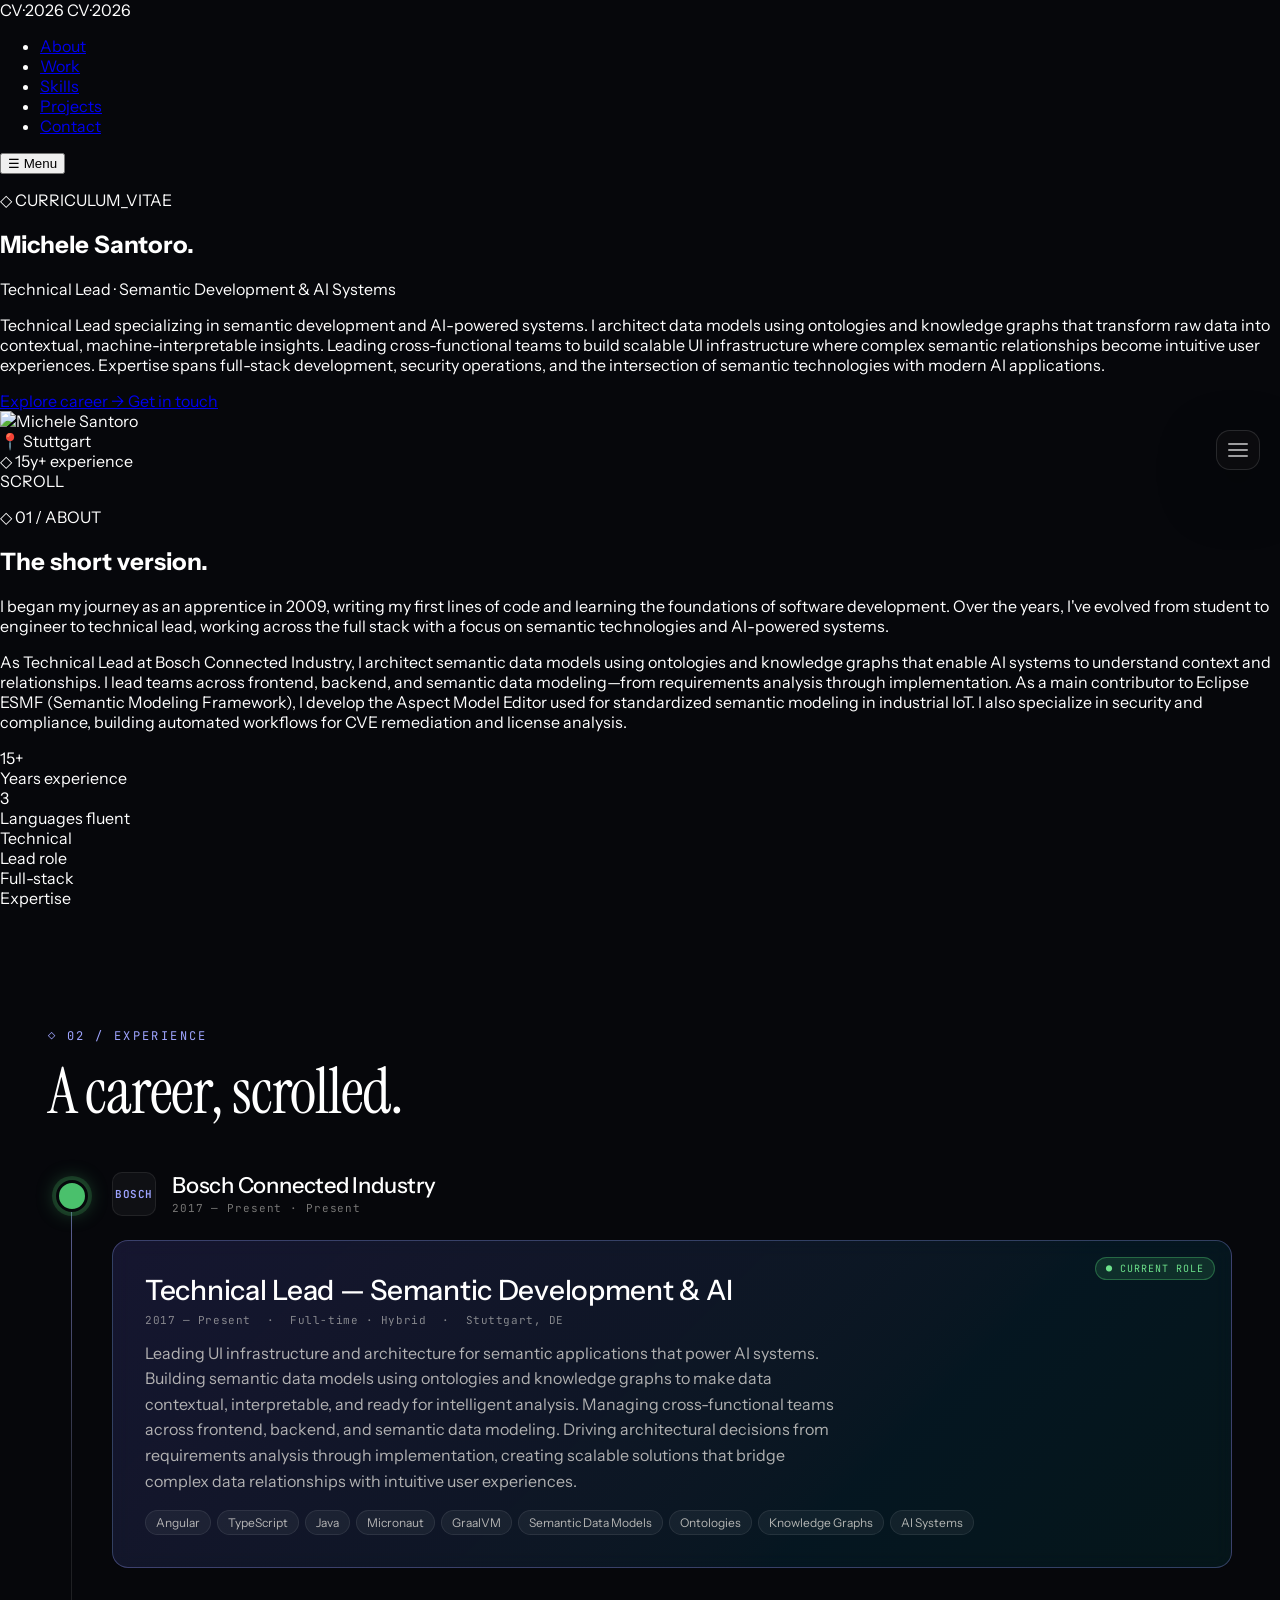
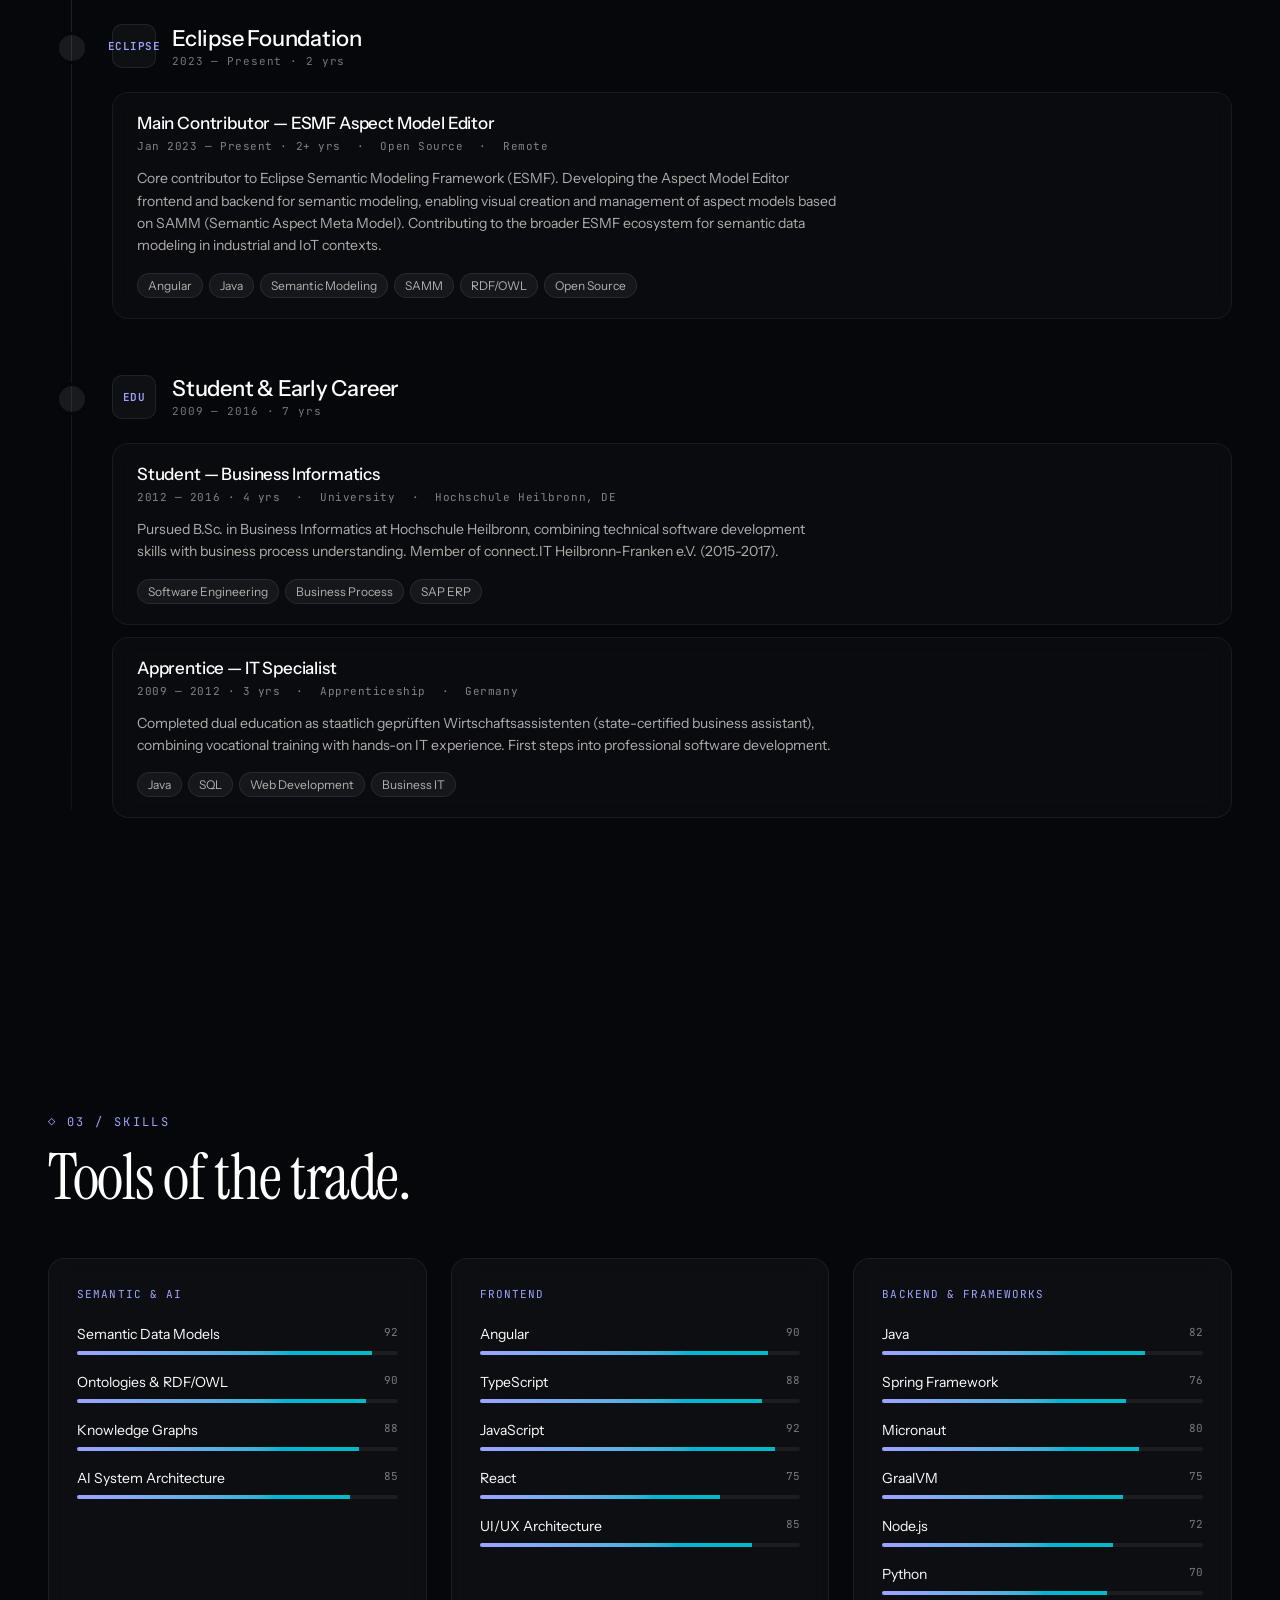
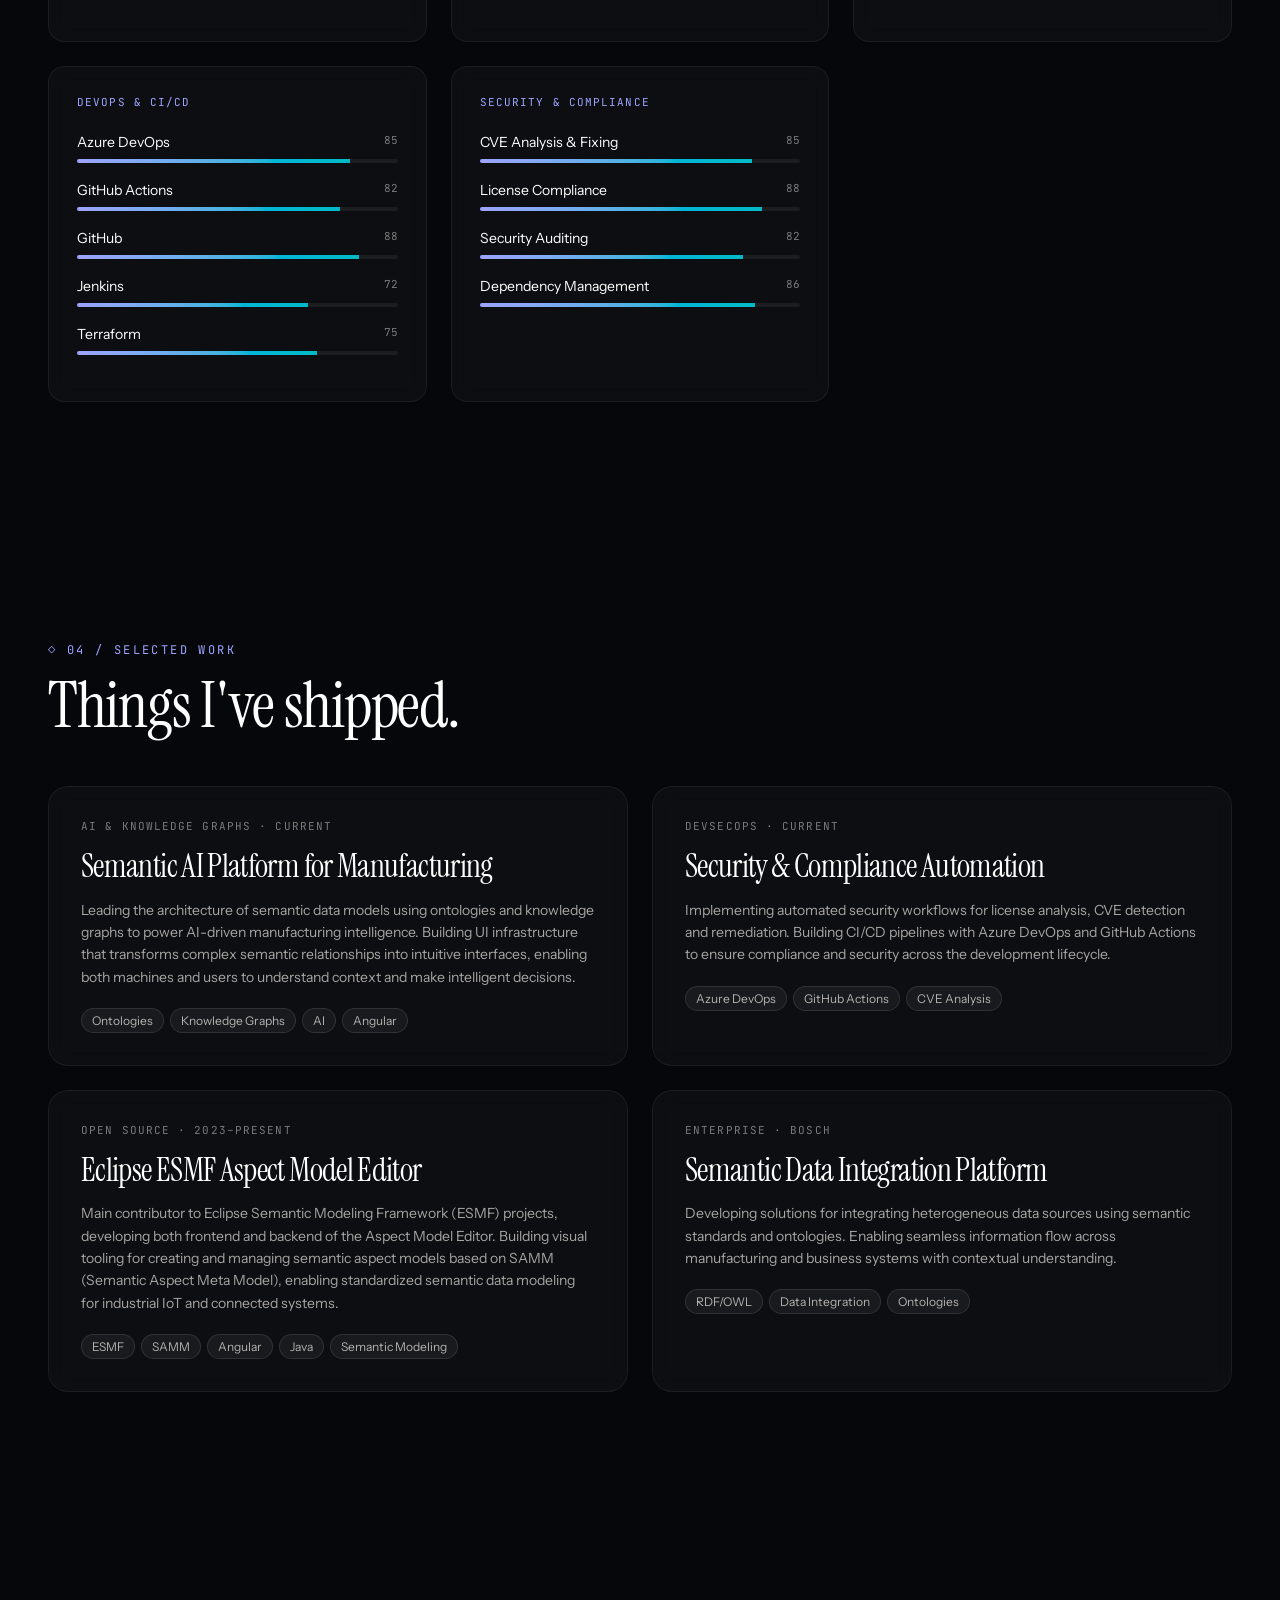
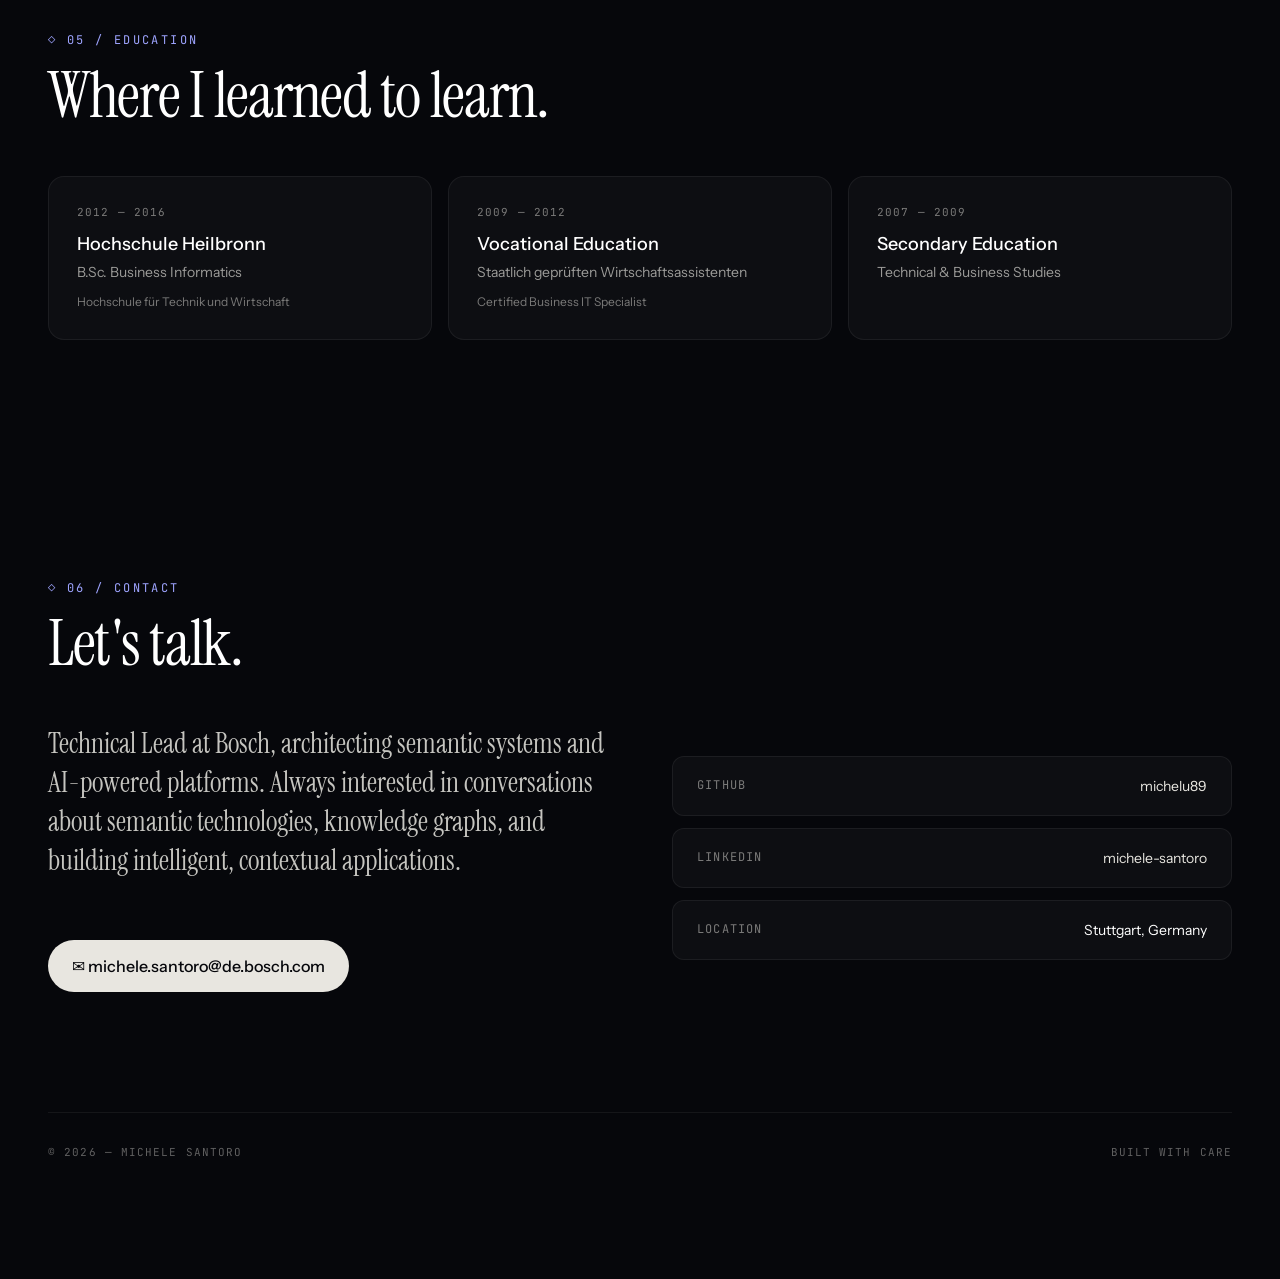
==== aurora/index.html @ 176642bb "Prefix asset paths with /life-in-code Update HTML asset and client script references to include the " ====
<!DOCTYPE html><html lang="en"> <head><meta charset="UTF-8"><meta name="viewport" content="width=device-width, initial-scale=1"><title>Aurora — CV Portfolio</title><link rel="icon" type="image/svg+xml" href="/life-in-code/favicon.svg"><meta name="astro-view-transitions-enabled" content="true"><meta name="astro-view-transitions-fallback" content="animate"><script type="module" src="/life-in-code/_astro/ClientRouter.astro_astro_type_script_index_0_lang.j56hQv-j.js"></script><link rel="preconnect" href="https://fonts.googleapis.com"><link rel="preconnect" href="https://fonts.gstatic.com" crossorigin><link href="https://fonts.googleapis.com/css2?family=Instrument+Serif:ital@0;1&family=Instrument+Sans:wght@400;500;600&family=JetBrains+Mono:wght@400;500;600;700&display=swap" rel="stylesheet"><style>.astro-route-announcer{position:absolute;left:0;top:0;clip:rect(0 0 0 0);clip-path:inset(50%);overflow:hidden;white-space:nowrap;width:1px;height:1px}*,*:before,*:after{box-sizing:border-box}html,body{margin:0;padding:0;min-height:100%}body{font-family:Instrument Sans,system-ui,sans-serif;background:#06070b;color:#fff}::-webkit-scrollbar{width:8px}::-webkit-scrollbar-track{background:#00000026}::-webkit-scrollbar-thumb{background:#ffffff1f;border-radius:4px}::-webkit-scrollbar-thumb:hover{background:#ffffff38}a{-webkit-tap-highlight-color:transparent}@keyframes pulseLine{0%,to{opacity:.4;transform:scaleX(.7)}50%{opacity:1;transform:scaleX(1)}}@media(max-width:768px){.concept-switcher{inset:auto 10px 10px!important;transform:none!important;flex-direction:row!important;justify-content:center!important;padding:8px!important;gap:4px!important;border-radius:12px!important}.concept-button{min-width:auto!important;flex:1 1 0!important;flex-direction:column!important;padding:8px 6px!important;gap:6px!important;font-size:11px!important;min-height:44px!important}.concept-button>div:first-child{width:14px!important;height:14px!important}.concept-button>div:last-child>div:first-child{font-size:11px!important}.concept-button>div:last-child>div:last-child{font-size:8px!important;display:none!important}}@media(max-width:480px){.concept-button>div:last-child>div:first-child{font-size:10px!important}}
</style>
<link rel="stylesheet" href="/life-in-code/_astro/aurora@_@astro.N2WLSQ7i.css"></head> <body> <style>astro-island,astro-slot,astro-static-slot{display:contents}</style><script>(()=>{var e=async t=>{await(await t())()};(self.Astro||(self.Astro={})).load=e;window.dispatchEvent(new Event("astro:load"));})();</script><script>(()=>{var A=Object.defineProperty;var g=(i,o,a)=>o in i?A(i,o,{enumerable:!0,configurable:!0,writable:!0,value:a}):i[o]=a;var d=(i,o,a)=>g(i,typeof o!="symbol"?o+"":o,a);{let i={0:t=>m(t),1:t=>a(t),2:t=>new RegExp(t),3:t=>new Date(t),4:t=>new Map(a(t)),5:t=>new Set(a(t)),6:t=>BigInt(t),7:t=>new URL(t),8:t=>new Uint8Array(t),9:t=>new Uint16Array(t),10:t=>new Uint32Array(t),11:t=>Number.POSITIVE_INFINITY*t},o=t=>{let[l,e]=t;return l in i?i[l](e):void 0},a=t=>t.map(o),m=t=>typeof t!="object"||t===null?t:Object.fromEntries(Object.entries(t).map(([l,e])=>[l,o(e)]));class y extends HTMLElement{constructor(){super(...arguments);d(this,"Component");d(this,"hydrator");d(this,"hydrate",async()=>{var b;if(!this.hydrator||!this.isConnected)return;let e=(b=this.parentElement)==null?void 0:b.closest("astro-island[ssr]");if(e){e.addEventListener("astro:hydrate",this.hydrate,{once:!0});return}let c=this.querySelectorAll("astro-slot"),n={},h=this.querySelectorAll("template[data-astro-template]");for(let r of h){let s=r.closest(this.tagName);s!=null&&s.isSameNode(this)&&(n[r.getAttribute("data-astro-template")||"default"]=r.innerHTML,r.remove())}for(let r of c){let s=r.closest(this.tagName);s!=null&&s.isSameNode(this)&&(n[r.getAttribute("name")||"default"]=r.innerHTML)}let p;try{p=this.hasAttribute("props")?m(JSON.parse(this.getAttribute("props"))):{}}catch(r){let s=this.getAttribute("component-url")||"<unknown>",v=this.getAttribute("component-export");throw v&&(s+=` (export ${v})`),console.error(`[hydrate] Error parsing props for component ${s}`,this.getAttribute("props"),r),r}let u;await this.hydrator(this)(this.Component,p,n,{client:this.getAttribute("client")}),this.removeAttribute("ssr"),this.dispatchEvent(new CustomEvent("astro:hydrate"))});d(this,"unmount",()=>{this.isConnected||this.dispatchEvent(new CustomEvent("astro:unmount"))})}disconnectedCallback(){document.removeEventListener("astro:after-swap",this.unmount),document.addEventListener("astro:after-swap",this.unmount,{once:!0})}connectedCallback(){if(!this.hasAttribute("await-children")||document.readyState==="interactive"||document.readyState==="complete")this.childrenConnectedCallback();else{let e=()=>{document.removeEventListener("DOMContentLoaded",e),c.disconnect(),this.childrenConnectedCallback()},c=new MutationObserver(()=>{var n;((n=this.lastChild)==null?void 0:n.nodeType)===Node.COMMENT_NODE&&this.lastChild.nodeValue==="astro:end"&&(this.lastChild.remove(),e())});c.observe(this,{childList:!0}),document.addEventListener("DOMContentLoaded",e)}}async childrenConnectedCallback(){let e=this.getAttribute("before-hydration-url");e&&await import(e),this.start()}async start(){let e=JSON.parse(this.getAttribute("opts")),c=this.getAttribute("client");if(Astro[c]===void 0){window.addEventListener(`astro:${c}`,()=>this.start(),{once:!0});return}try{await Astro[c](async()=>{let n=this.getAttribute("renderer-url"),[h,{default:p}]=await Promise.all([import(this.getAttribute("component-url")),n?import(n):()=>()=>{}]),u=this.getAttribute("component-export")||"default";if(!u.includes("."))this.Component=h[u];else{this.Component=h;for(let f of u.split("."))this.Component=this.Component[f]}return this.hydrator=p,this.hydrate},e,this)}catch(n){console.error(`[astro-island] Error hydrating ${this.getAttribute("component-url")}`,n)}}attributeChangedCallback(){this.hydrate()}}d(y,"observedAttributes",["props"]),customElements.get("astro-island")||customElements.define("astro-island",y)}})();</script><astro-island uid="1KjNiC" prefix="r6" component-url="/_astro/ConceptSwitcher.CFucUGDX.js" component-export="default" renderer-url="/_astro/client.Ca2KYLWg.js" props="{&quot;current&quot;:[0,&quot;aurora&quot;],&quot;data-astro-cid-zwgljzif&quot;:[0,true]}" ssr client="load" opts="{&quot;name&quot;:&quot;ConceptSwitcher&quot;,&quot;value&quot;:true}" await-children><div class="concept-switcher" style="position:fixed;top:50%;right:20px;transform:translateY(-50%);z-index:100;display:flex;flex-direction:column;gap:0;padding:12px;background:rgba(13,14,16,0.78);backdrop-filter:blur(20px) saturate(140%);-webkit-backdrop-filter:blur(20px) saturate(140%);border:1px solid rgba(255,255,255,0.12);border-radius:14px;box-shadow:0 20px 60px rgba(0,0,0,0.4);transition:all 300ms cubic-bezier(0.4, 0, 0.2, 1);cursor:pointer;width:44px;overflow:hidden"><div style="display:flex;flex-direction:column;gap:4px;align-items:center;justify-content:center"><div style="width:20px;height:2px;background:rgba(255,255,255,0.6);border-radius:1px"></div><div style="width:20px;height:2px;background:rgba(255,255,255,0.6);border-radius:1px"></div><div style="width:20px;height:2px;background:rgba(255,255,255,0.6);border-radius:1px"></div></div></div><!--astro:end--></astro-island> <div class="backdrop-gradient" aria-hidden="true" data-astro-cid-q3y7ufhu></div> <div class="backdrop-noise" aria-hidden="true" data-astro-cid-q3y7ufhu></div> <div class="backdrop-grid" aria-hidden="true" data-astro-cid-q3y7ufhu></div>  <div class="aurora-root" data-astro-cid-zwgljzif>  <nav id="aurora-nav" data-astro-cid-6i54zxcm> <!-- Status indicator --> <div class="nav-status" data-astro-cid-6i54zxcm> <span class="status-dot" data-astro-cid-6i54zxcm></span> <span class="status-text" data-astro-cid-6i54zxcm>CV·2026</span> <span class="status-text-short" data-astro-cid-6i54zxcm>CV·2026</span> </div> <!-- Desktop links --> <ul class="nav-links" role="list" data-astro-cid-6i54zxcm> <li data-astro-cid-6i54zxcm> <a href="#aurora-about" data-section="about" data-astro-cid-6i54zxcm> About </a> </li><li data-astro-cid-6i54zxcm> <a href="#aurora-experience" data-section="experience" data-astro-cid-6i54zxcm> Work </a> </li><li data-astro-cid-6i54zxcm> <a href="#aurora-skills" data-section="skills" data-astro-cid-6i54zxcm> Skills </a> </li><li data-astro-cid-6i54zxcm> <a href="#aurora-projects" data-section="projects" data-astro-cid-6i54zxcm> Projects </a> </li><li data-astro-cid-6i54zxcm> <a href="#aurora-contact" data-section="contact" data-astro-cid-6i54zxcm> Contact </a> </li> </ul> <!-- Mobile hamburger --> <button class="menu-btn" id="aurora-menu-btn" aria-label="Toggle navigation" data-astro-cid-6i54zxcm> <span class="menu-icon" data-astro-cid-6i54zxcm>☰</span> <span data-astro-cid-6i54zxcm> Menu</span> </button> <!-- Mobile dropdown (hidden by default) --> <div class="mobile-menu" id="aurora-mobile-menu" hidden data-astro-cid-6i54zxcm> <a href="#aurora-about" data-section="about" data-astro-cid-6i54zxcm> About </a><a href="#aurora-experience" data-section="experience" data-astro-cid-6i54zxcm> Work </a><a href="#aurora-skills" data-section="skills" data-astro-cid-6i54zxcm> Skills </a><a href="#aurora-projects" data-section="projects" data-astro-cid-6i54zxcm> Projects </a><a href="#aurora-contact" data-section="contact" data-astro-cid-6i54zxcm> Contact </a> </div> </nav> <script type="module">const o=document.querySelectorAll("[data-section]"),r=()=>{let e="";document.querySelectorAll("[id^='aurora-']:not(#aurora-nav)").forEach(t=>{t.getBoundingClientRect().top<200&&(e=t.id.replace("aurora-",""))}),o.forEach(t=>t.classList.toggle("active",t.dataset.section===e))};window.addEventListener("scroll",r,{passive:!0});r();o.forEach(e=>{e.addEventListener("click",t=>{t.preventDefault(),document.getElementById("aurora-"+e.dataset.section)?.scrollIntoView({behavior:"smooth"});const n=document.getElementById("aurora-mobile-menu");n&&(n.hidden=!0),document.querySelector(".menu-icon").textContent="☰"})});document.getElementById("aurora-menu-btn")?.addEventListener("click",()=>{const e=document.getElementById("aurora-mobile-menu");e.hidden=!e.hidden,document.querySelector(".menu-icon").textContent=e.hidden?"☰":"✕"});</script>  <section class="hero" data-astro-cid-tk36y7cf> <!-- Left: text content (fades + lifts on scroll via CSS) --> <div class="hero-left" data-astro-cid-tk36y7cf> <p class="eyebrow" data-astro-cid-tk36y7cf>◇ CURRICULUM_VITAE</p> <h1 class="hero-name" data-astro-cid-tk36y7cf> Michele Santoro<span class="accent" data-astro-cid-tk36y7cf>.</span> </h1> <p class="hero-role" data-astro-cid-tk36y7cf>Technical Lead · Semantic Development &amp; AI Systems</p> <p class="hero-summary" data-astro-cid-tk36y7cf>Technical Lead specializing in semantic development and AI-powered systems. I architect data models using ontologies and knowledge graphs that transform raw data into contextual, machine-interpretable insights. Leading cross-functional teams to build scalable UI infrastructure where complex semantic relationships become intuitive user experiences. Expertise spans full-stack development, security operations, and the intersection of semantic technologies with modern AI applications.</p> <div class="hero-actions" data-astro-cid-tk36y7cf> <a href="#aurora-experience" class="btn btn-primary" data-scroll="aurora-experience" data-astro-cid-tk36y7cf>
Explore career →
</a> <a href="#aurora-contact" class="btn btn-secondary" data-scroll="aurora-contact" data-astro-cid-tk36y7cf>
Get in touch
</a> </div> </div> <!-- Right: orbital portrait (rotates on scroll via CSS) --> <div class="hero-right" data-astro-cid-tk36y7cf> <div class="orbital" data-astro-cid-tk36y7cf> <!-- Outer ring with orbiting dots --> <div class="orbital-ring orbital-ring--outer" data-astro-cid-tk36y7cf> <div class="orbital-dot orbital-dot--highlight" style="--angle: 0deg" data-astro-cid-tk36y7cf></div><div class="orbital-dot" style="--angle: 60deg" data-astro-cid-tk36y7cf></div><div class="orbital-dot" style="--angle: 120deg" data-astro-cid-tk36y7cf></div><div class="orbital-dot" style="--angle: 180deg" data-astro-cid-tk36y7cf></div><div class="orbital-dot" style="--angle: 240deg" data-astro-cid-tk36y7cf></div><div class="orbital-dot" style="--angle: 300deg" data-astro-cid-tk36y7cf></div> </div> <!-- Inner dashed ring (counter-rotates) --> <div class="orbital-ring orbital-ring--inner" data-astro-cid-tk36y7cf></div> <!-- Ambient glow --> <div class="orbital-glow" data-astro-cid-tk36y7cf></div> <!-- Portrait placeholder --> <div class="portrait" data-astro-cid-tk36y7cf> <img src="/life-in-code/profile.webp" alt="Michele Santoro" class="portrait-img" data-astro-cid-tk36y7cf> </div> <!-- Info badges (desktop only) --> <div class="badge badge--location" data-astro-cid-tk36y7cf>📍 Stuttgart</div> <div class="badge badge--years" data-astro-cid-tk36y7cf>◇ 15y+ experience</div> </div> </div> <!-- Scroll indicator (desktop only) --> <div class="scroll-indicator" aria-hidden="true" data-astro-cid-tk36y7cf> <div class="scroll-line" data-astro-cid-tk36y7cf></div> <span data-astro-cid-tk36y7cf>SCROLL</span> </div> </section> <script type="module">document.querySelectorAll("[data-scroll]").forEach(e=>{e.addEventListener("click",t=>{t.preventDefault(),document.getElementById(e.dataset.scroll)?.scrollIntoView({behavior:"smooth"})})});</script>  <section id="aurora-about" class="section reveal" data-astro-cid-oexbkyfe> <p class="eyebrow" data-astro-cid-oexbkyfe>◇ 01 / ABOUT</p> <h2 class="section-title" data-astro-cid-oexbkyfe>The short version.</h2> <div class="about-grid" data-astro-cid-oexbkyfe> <!-- Bio paragraphs --> <div class="bio" data-astro-cid-oexbkyfe> <p class="bio-para" data-astro-cid-oexbkyfe>I began my journey as an apprentice in 2009, writing my first lines of code and learning the foundations of software development. Over the years, I&#39;ve evolved from student to engineer to technical lead, working across the full stack with a focus on semantic technologies and AI-powered systems.</p><p class="bio-para" data-astro-cid-oexbkyfe>As Technical Lead at Bosch Connected Industry, I architect semantic data models using ontologies and knowledge graphs that enable AI systems to understand context and relationships. I lead teams across frontend, backend, and semantic data modeling—from requirements analysis through implementation. As a main contributor to Eclipse ESMF (Semantic Modeling Framework), I develop the Aspect Model Editor used for standardized semantic modeling in industrial IoT. I also specialize in security and compliance, building automated workflows for CVE remediation and license analysis.</p> </div> <!-- Stats grid --> <div class="stats-grid" data-astro-cid-oexbkyfe> <div class="stat-card" data-astro-cid-oexbkyfe> <div class="stat-number" data-astro-cid-oexbkyfe>15+</div> <div class="stat-label" data-astro-cid-oexbkyfe>Years experience</div> </div><div class="stat-card" data-astro-cid-oexbkyfe> <div class="stat-number" data-astro-cid-oexbkyfe>3</div> <div class="stat-label" data-astro-cid-oexbkyfe>Languages fluent</div> </div><div class="stat-card" data-astro-cid-oexbkyfe> <div class="stat-number" data-astro-cid-oexbkyfe>Technical</div> <div class="stat-label" data-astro-cid-oexbkyfe>Lead role</div> </div><div class="stat-card" data-astro-cid-oexbkyfe> <div class="stat-number" data-astro-cid-oexbkyfe>Full-stack</div> <div class="stat-label" data-astro-cid-oexbkyfe>Expertise</div> </div> </div> </div> </section>  <script>(()=>{var a=(s,i,o)=>{let r=async()=>{await(await s())()},t=typeof i.value=="object"?i.value:void 0,c={rootMargin:t==null?void 0:t.rootMargin},n=new IntersectionObserver(e=>{for(let l of e)if(l.isIntersecting){n.disconnect(),r();break}},c);for(let e of o.children)n.observe(e)};(self.Astro||(self.Astro={})).visible=a;window.dispatchEvent(new Event("astro:visible"));})();</script><astro-island uid="OX6qz" prefix="r7" component-url="/_astro/Experience.Bbhlldt0.js" component-export="AuroraExperience" renderer-url="/_astro/client.Ca2KYLWg.js" props="{&quot;data&quot;:[0,{&quot;name&quot;:[0,&quot;Michele Santoro&quot;],&quot;role&quot;:[0,&quot;Technical Lead · Semantic Development &amp; AI Systems&quot;],&quot;location&quot;:[0,&quot;Stuttgart, Germany&quot;],&quot;email&quot;:[0,&quot;michele.santoro@de.bosch.com&quot;],&quot;summary&quot;:[0,&quot;Technical Lead specializing in semantic development and AI-powered systems. I architect data models using ontologies and knowledge graphs that transform raw data into contextual, machine-interpretable insights. Leading cross-functional teams to build scalable UI infrastructure where complex semantic relationships become intuitive user experiences. Expertise spans full-stack development, security operations, and the intersection of semantic technologies with modern AI applications.&quot;],&quot;about&quot;:[1,[[0,&quot;I began my journey as an apprentice in 2009, writing my first lines of code and learning the foundations of software development. Over the years, I&#39;ve evolved from student to engineer to technical lead, working across the full stack with a focus on semantic technologies and AI-powered systems.&quot;],[0,&quot;As Technical Lead at Bosch Connected Industry, I architect semantic data models using ontologies and knowledge graphs that enable AI systems to understand context and relationships. I lead teams across frontend, backend, and semantic data modeling—from requirements analysis through implementation. As a main contributor to Eclipse ESMF (Semantic Modeling Framework), I develop the Aspect Model Editor used for standardized semantic modeling in industrial IoT. I also specialize in security and compliance, building automated workflows for CVE remediation and license analysis.&quot;]]],&quot;stats&quot;:[1,[[0,{&quot;n&quot;:[0,&quot;15+&quot;],&quot;l&quot;:[0,&quot;Years experience&quot;]}],[0,{&quot;n&quot;:[0,&quot;3&quot;],&quot;l&quot;:[0,&quot;Languages fluent&quot;]}],[0,{&quot;n&quot;:[0,&quot;Technical&quot;],&quot;l&quot;:[0,&quot;Lead role&quot;]}],[0,{&quot;n&quot;:[0,&quot;Full-stack&quot;],&quot;l&quot;:[0,&quot;Expertise&quot;]}]]],&quot;experience&quot;:[1,[[0,{&quot;company&quot;:[0,&quot;Bosch Connected Industry&quot;],&quot;span&quot;:[0,&quot;Present&quot;],&quot;tenure&quot;:[0,&quot;2017 — Present&quot;],&quot;logo&quot;:[0,&quot;BOSCH&quot;],&quot;current&quot;:[0,true],&quot;roles&quot;:[1,[[0,{&quot;title&quot;:[0,&quot;Technical Lead — Semantic Development &amp; AI&quot;],&quot;type&quot;:[0,&quot;Full-time · Hybrid&quot;],&quot;period&quot;:[0,&quot;2017 — Present&quot;],&quot;location&quot;:[0,&quot;Stuttgart, DE&quot;],&quot;blurb&quot;:[0,&quot;Leading UI infrastructure and architecture for semantic applications that power AI systems. Building semantic data models using ontologies and knowledge graphs to make data contextual, interpretable, and ready for intelligent analysis. Managing cross-functional teams across frontend, backend, and semantic data modeling. Driving architectural decisions from requirements analysis through implementation, creating scalable solutions that bridge complex data relationships with intuitive user experiences.&quot;],&quot;skills&quot;:[1,[[0,&quot;Angular&quot;],[0,&quot;TypeScript&quot;],[0,&quot;Java&quot;],[0,&quot;Micronaut&quot;],[0,&quot;GraalVM&quot;],[0,&quot;Semantic Data Models&quot;],[0,&quot;Ontologies&quot;],[0,&quot;Knowledge Graphs&quot;],[0,&quot;AI Systems&quot;]]],&quot;highlight&quot;:[0,true]}]]]}],[0,{&quot;company&quot;:[0,&quot;Eclipse Foundation&quot;],&quot;span&quot;:[0,&quot;2 yrs&quot;],&quot;tenure&quot;:[0,&quot;2023 — Present&quot;],&quot;logo&quot;:[0,&quot;ECLIPSE&quot;],&quot;roles&quot;:[1,[[0,{&quot;title&quot;:[0,&quot;Main Contributor — ESMF Aspect Model Editor&quot;],&quot;type&quot;:[0,&quot;Open Source&quot;],&quot;period&quot;:[0,&quot;Jan 2023 — Present · 2+ yrs&quot;],&quot;location&quot;:[0,&quot;Remote&quot;],&quot;blurb&quot;:[0,&quot;Core contributor to Eclipse Semantic Modeling Framework (ESMF). Developing the Aspect Model Editor frontend and backend for semantic modeling, enabling visual creation and management of aspect models based on SAMM (Semantic Aspect Meta Model). Contributing to the broader ESMF ecosystem for semantic data modeling in industrial and IoT contexts.&quot;],&quot;skills&quot;:[1,[[0,&quot;Angular&quot;],[0,&quot;Java&quot;],[0,&quot;Semantic Modeling&quot;],[0,&quot;SAMM&quot;],[0,&quot;RDF/OWL&quot;],[0,&quot;Open Source&quot;]]]}]]]}],[0,{&quot;company&quot;:[0,&quot;Student &amp; Early Career&quot;],&quot;span&quot;:[0,&quot;7 yrs&quot;],&quot;tenure&quot;:[0,&quot;2009 — 2016&quot;],&quot;logo&quot;:[0,&quot;EDU&quot;],&quot;roles&quot;:[1,[[0,{&quot;title&quot;:[0,&quot;Student — Business Informatics&quot;],&quot;type&quot;:[0,&quot;University&quot;],&quot;period&quot;:[0,&quot;2012 — 2016 · 4 yrs&quot;],&quot;location&quot;:[0,&quot;Hochschule Heilbronn, DE&quot;],&quot;blurb&quot;:[0,&quot;Pursued B.Sc. in Business Informatics at Hochschule Heilbronn, combining technical software development skills with business process understanding. Member of connect.IT Heilbronn-Franken e.V. (2015-2017).&quot;],&quot;skills&quot;:[1,[[0,&quot;Software Engineering&quot;],[0,&quot;Business Process&quot;],[0,&quot;SAP ERP&quot;]]]}],[0,{&quot;title&quot;:[0,&quot;Apprentice — IT Specialist&quot;],&quot;type&quot;:[0,&quot;Apprenticeship&quot;],&quot;period&quot;:[0,&quot;2009 — 2012 · 3 yrs&quot;],&quot;location&quot;:[0,&quot;Germany&quot;],&quot;blurb&quot;:[0,&quot;Completed dual education as staatlich geprüften Wirtschaftsassistenten (state-certified business assistant), combining vocational training with hands-on IT experience. First steps into professional software development.&quot;],&quot;skills&quot;:[1,[[0,&quot;Java&quot;],[0,&quot;SQL&quot;],[0,&quot;Web Development&quot;],[0,&quot;Business IT&quot;]]]}]]]}]]],&quot;education&quot;:[1,[[0,{&quot;school&quot;:[0,&quot;Hochschule Heilbronn&quot;],&quot;degree&quot;:[0,&quot;B.Sc. Business Informatics&quot;],&quot;years&quot;:[0,&quot;2012 — 2016&quot;],&quot;extra&quot;:[0,&quot;Hochschule für Technik und Wirtschaft&quot;]}],[0,{&quot;school&quot;:[0,&quot;Vocational Education&quot;],&quot;degree&quot;:[0,&quot;Staatlich geprüften Wirtschaftsassistenten&quot;],&quot;years&quot;:[0,&quot;2009 — 2012&quot;],&quot;extra&quot;:[0,&quot;Certified Business IT Specialist&quot;]}],[0,{&quot;school&quot;:[0,&quot;Secondary Education&quot;],&quot;degree&quot;:[0,&quot;Technical &amp; Business Studies&quot;],&quot;years&quot;:[0,&quot;2007 — 2009&quot;]}]]],&quot;skills&quot;:[0,{&quot;Semantic &amp; AI&quot;:[1,[[0,{&quot;n&quot;:[0,&quot;Semantic Data Models&quot;],&quot;v&quot;:[0,92]}],[0,{&quot;n&quot;:[0,&quot;Ontologies &amp; RDF/OWL&quot;],&quot;v&quot;:[0,90]}],[0,{&quot;n&quot;:[0,&quot;Knowledge Graphs&quot;],&quot;v&quot;:[0,88]}],[0,{&quot;n&quot;:[0,&quot;AI System Architecture&quot;],&quot;v&quot;:[0,85]}]]],&quot;Frontend&quot;:[1,[[0,{&quot;n&quot;:[0,&quot;Angular&quot;],&quot;v&quot;:[0,90]}],[0,{&quot;n&quot;:[0,&quot;TypeScript&quot;],&quot;v&quot;:[0,88]}],[0,{&quot;n&quot;:[0,&quot;JavaScript&quot;],&quot;v&quot;:[0,92]}],[0,{&quot;n&quot;:[0,&quot;React&quot;],&quot;v&quot;:[0,75]}],[0,{&quot;n&quot;:[0,&quot;UI/UX Architecture&quot;],&quot;v&quot;:[0,85]}]]],&quot;Backend &amp; Frameworks&quot;:[1,[[0,{&quot;n&quot;:[0,&quot;Java&quot;],&quot;v&quot;:[0,82]}],[0,{&quot;n&quot;:[0,&quot;Spring Framework&quot;],&quot;v&quot;:[0,76]}],[0,{&quot;n&quot;:[0,&quot;Micronaut&quot;],&quot;v&quot;:[0,80]}],[0,{&quot;n&quot;:[0,&quot;GraalVM&quot;],&quot;v&quot;:[0,75]}],[0,{&quot;n&quot;:[0,&quot;Node.js&quot;],&quot;v&quot;:[0,72]}],[0,{&quot;n&quot;:[0,&quot;Python&quot;],&quot;v&quot;:[0,70]}]]],&quot;DevOps &amp; CI/CD&quot;:[1,[[0,{&quot;n&quot;:[0,&quot;Azure DevOps&quot;],&quot;v&quot;:[0,85]}],[0,{&quot;n&quot;:[0,&quot;GitHub Actions&quot;],&quot;v&quot;:[0,82]}],[0,{&quot;n&quot;:[0,&quot;GitHub&quot;],&quot;v&quot;:[0,88]}],[0,{&quot;n&quot;:[0,&quot;Jenkins&quot;],&quot;v&quot;:[0,72]}],[0,{&quot;n&quot;:[0,&quot;Terraform&quot;],&quot;v&quot;:[0,75]}]]],&quot;Security &amp; Compliance&quot;:[1,[[0,{&quot;n&quot;:[0,&quot;CVE Analysis &amp; Fixing&quot;],&quot;v&quot;:[0,85]}],[0,{&quot;n&quot;:[0,&quot;License Compliance&quot;],&quot;v&quot;:[0,88]}],[0,{&quot;n&quot;:[0,&quot;Security Auditing&quot;],&quot;v&quot;:[0,82]}],[0,{&quot;n&quot;:[0,&quot;Dependency Management&quot;],&quot;v&quot;:[0,86]}]]]}],&quot;projects&quot;:[1,[[0,{&quot;title&quot;:[0,&quot;Semantic AI Platform for Manufacturing&quot;],&quot;kind&quot;:[0,&quot;AI &amp; Knowledge Graphs · Current&quot;],&quot;blurb&quot;:[0,&quot;Leading the architecture of semantic data models using ontologies and knowledge graphs to power AI-driven manufacturing intelligence. Building UI infrastructure that transforms complex semantic relationships into intuitive interfaces, enabling both machines and users to understand context and make intelligent decisions.&quot;],&quot;tags&quot;:[1,[[0,&quot;Ontologies&quot;],[0,&quot;Knowledge Graphs&quot;],[0,&quot;AI&quot;],[0,&quot;Angular&quot;]]]}],[0,{&quot;title&quot;:[0,&quot;Security &amp; Compliance Automation&quot;],&quot;kind&quot;:[0,&quot;DevSecOps · Current&quot;],&quot;blurb&quot;:[0,&quot;Implementing automated security workflows for license analysis, CVE detection and remediation. Building CI/CD pipelines with Azure DevOps and GitHub Actions to ensure compliance and security across the development lifecycle.&quot;],&quot;tags&quot;:[1,[[0,&quot;Azure DevOps&quot;],[0,&quot;GitHub Actions&quot;],[0,&quot;CVE Analysis&quot;]]]}],[0,{&quot;title&quot;:[0,&quot;Eclipse ESMF Aspect Model Editor&quot;],&quot;kind&quot;:[0,&quot;Open Source · 2023–Present&quot;],&quot;blurb&quot;:[0,&quot;Main contributor to Eclipse Semantic Modeling Framework (ESMF) projects, developing both frontend and backend of the Aspect Model Editor. Building visual tooling for creating and managing semantic aspect models based on SAMM (Semantic Aspect Meta Model), enabling standardized semantic data modeling for industrial IoT and connected systems.&quot;],&quot;tags&quot;:[1,[[0,&quot;ESMF&quot;],[0,&quot;SAMM&quot;],[0,&quot;Angular&quot;],[0,&quot;Java&quot;],[0,&quot;Semantic Modeling&quot;]]]}],[0,{&quot;title&quot;:[0,&quot;Semantic Data Integration Platform&quot;],&quot;kind&quot;:[0,&quot;Enterprise · Bosch&quot;],&quot;blurb&quot;:[0,&quot;Developing solutions for integrating heterogeneous data sources using semantic standards and ontologies. Enabling seamless information flow across manufacturing and business systems with contextual understanding.&quot;],&quot;tags&quot;:[1,[[0,&quot;RDF/OWL&quot;],[0,&quot;Data Integration&quot;],[0,&quot;Ontologies&quot;]]]}]]]}],&quot;data-astro-cid-zwgljzif&quot;:[0,true]}" ssr client="visible" opts="{&quot;name&quot;:&quot;AuroraExperience&quot;,&quot;value&quot;:true}" await-children><section id="aurora-experience" style="padding:120px 48px;max-width:1400px;margin:0 auto;position:relative;z-index:2;opacity:0;transform:translateY(40px);transition:opacity 800ms, transform 800ms"><div style="font-family:&#x27;JetBrains Mono&#x27;, monospace;font-size:12px;letter-spacing:0.2em;color:oklch(75% 0.14 280);margin-bottom:16px">◇ 02 / EXPERIENCE</div><h2 style="font-family:&#x27;Instrument Serif&#x27;, serif;font-size:clamp(32px, 6vw, 64px);line-height:1;letter-spacing:-0.02em;margin:0 0 48px;font-weight:400">A career, scrolled.</h2><div style="position:relative;padding-left:48px"><div style="position:absolute;left:23px;top:8px;bottom:8px;width:1px;background:linear-gradient(to bottom, oklch(75% 0.14 280 / 0.6), rgba(255,255,255,0.1) 30%, rgba(255,255,255,0.05))"></div><div style="margin-bottom:56px;opacity:0;transform:translateX(-30px);transition:opacity 700ms 0ms, transform 700ms 0ms"><div style="position:relative;margin-left:-48px"><div style="position:absolute;left:8px;top:8px;width:32px;height:32px;border-radius:50%;background:oklch(72% 0.16 150);border:3px solid #06070b;box-shadow:0 0 0 4px oklch(72% 0.16 150 / 0.2), 0 0 20px oklch(72% 0.16 150 / 0.4)"></div><div style="padding-left:64px"><div style="display:flex;align-items:center;gap:16px;margin-bottom:4px"><div style="width:clamp(36px, 10vw, 44px);height:clamp(36px, 10vw, 44px);border-radius:10px;background:rgba(255,255,255,0.04);border:1px solid rgba(255,255,255,0.08);display:flex;align-items:center;justify-content:center;font-family:&#x27;JetBrains Mono&#x27;, ui-monospace, monospace;font-size:clamp(10px, 2.5vw, 11px);letter-spacing:0.05em;font-weight:600;color:oklch(75% 0.14 280);flex-shrink:0">BOSCH</div><div><div style="font-size:22px;font-weight:500;letter-spacing:-0.01em">Bosch Connected Industry</div><div style="font-family:&#x27;JetBrains Mono&#x27;, monospace;font-size:11px;letter-spacing:0.08em;color:rgba(232,230,224,0.5);margin-top:2px">2017 — Present<!-- --> · <!-- -->Present</div></div></div><div style="margin-top:24px;display:flex;flex-direction:column;gap:12px"><div style="padding:32px 32px;border-radius:16px;background:linear-gradient(135deg, oklch(55% 0.18 280 / 0.18), oklch(60% 0.16 200 / 0.1));border:1px solid oklch(75% 0.14 280 / 0.3);backdrop-filter:blur(10px);transition:all 250ms;transform:translateX(0);position:relative;overflow:hidden"><div style="position:absolute;top:16px;right:16px;padding:4px 10px;border-radius:999px;background:oklch(72% 0.16 150 / 0.15);border:1px solid oklch(72% 0.16 150 / 0.4);color:oklch(82% 0.16 150);font-family:&#x27;JetBrains Mono&#x27;, monospace;font-size:10px;letter-spacing:0.1em">● CURRENT ROLE</div><div style="font-size:28px;font-weight:500;letter-spacing:-0.01em;margin-bottom:6px;max-width:600px;padding-right:0">Technical Lead — Semantic Development &amp; AI</div><div style="font-family:&#x27;JetBrains Mono&#x27;, monospace;font-size:11px;letter-spacing:0.05em;color:rgba(232,230,224,0.55);display:flex;gap:16px;flex-wrap:wrap"><span>2017 — Present</span><span>·</span><span>Full-time · Hybrid</span><span>·</span><span>Stuttgart, DE</span></div><p style="margin-top:14px;margin-bottom:0;font-size:16px;line-height:1.6;color:rgba(232,230,224,0.75);max-width:700px">Leading UI infrastructure and architecture for semantic applications that power AI systems. Building semantic data models using ontologies and knowledge graphs to make data contextual, interpretable, and ready for intelligent analysis. Managing cross-functional teams across frontend, backend, and semantic data modeling. Driving architectural decisions from requirements analysis through implementation, creating scalable solutions that bridge complex data relationships with intuitive user experiences.</p><div style="display:flex;flex-wrap:wrap;gap:6px;margin-top:16px"><span style="padding:4px 10px;border-radius:999px;background:rgba(255,255,255,0.05);border:1px solid rgba(255,255,255,0.08);font-size:12px;color:rgba(232,230,224,0.75)">Angular</span><span style="padding:4px 10px;border-radius:999px;background:rgba(255,255,255,0.05);border:1px solid rgba(255,255,255,0.08);font-size:12px;color:rgba(232,230,224,0.75)">TypeScript</span><span style="padding:4px 10px;border-radius:999px;background:rgba(255,255,255,0.05);border:1px solid rgba(255,255,255,0.08);font-size:12px;color:rgba(232,230,224,0.75)">Java</span><span style="padding:4px 10px;border-radius:999px;background:rgba(255,255,255,0.05);border:1px solid rgba(255,255,255,0.08);font-size:12px;color:rgba(232,230,224,0.75)">Micronaut</span><span style="padding:4px 10px;border-radius:999px;background:rgba(255,255,255,0.05);border:1px solid rgba(255,255,255,0.08);font-size:12px;color:rgba(232,230,224,0.75)">GraalVM</span><span style="padding:4px 10px;border-radius:999px;background:rgba(255,255,255,0.05);border:1px solid rgba(255,255,255,0.08);font-size:12px;color:rgba(232,230,224,0.75)">Semantic Data Models</span><span style="padding:4px 10px;border-radius:999px;background:rgba(255,255,255,0.05);border:1px solid rgba(255,255,255,0.08);font-size:12px;color:rgba(232,230,224,0.75)">Ontologies</span><span style="padding:4px 10px;border-radius:999px;background:rgba(255,255,255,0.05);border:1px solid rgba(255,255,255,0.08);font-size:12px;color:rgba(232,230,224,0.75)">Knowledge Graphs</span><span style="padding:4px 10px;border-radius:999px;background:rgba(255,255,255,0.05);border:1px solid rgba(255,255,255,0.08);font-size:12px;color:rgba(232,230,224,0.75)">AI Systems</span></div></div></div></div></div></div><div style="margin-bottom:56px;opacity:0;transform:translateX(-30px);transition:opacity 700ms 80ms, transform 700ms 80ms"><div style="position:relative;margin-left:-48px"><div style="position:absolute;left:8px;top:8px;width:32px;height:32px;border-radius:50%;background:rgba(255,255,255,0.08);border:3px solid #06070b;box-shadow:none"></div><div style="padding-left:64px"><div style="display:flex;align-items:center;gap:16px;margin-bottom:4px"><div style="width:clamp(36px, 10vw, 44px);height:clamp(36px, 10vw, 44px);border-radius:10px;background:rgba(255,255,255,0.04);border:1px solid rgba(255,255,255,0.08);display:flex;align-items:center;justify-content:center;font-family:&#x27;JetBrains Mono&#x27;, ui-monospace, monospace;font-size:clamp(10px, 2.5vw, 11px);letter-spacing:0.05em;font-weight:600;color:oklch(75% 0.14 280);flex-shrink:0">ECLIPSE</div><div><div style="font-size:22px;font-weight:500;letter-spacing:-0.01em">Eclipse Foundation</div><div style="font-family:&#x27;JetBrains Mono&#x27;, monospace;font-size:11px;letter-spacing:0.08em;color:rgba(232,230,224,0.5);margin-top:2px">2023 — Present<!-- --> · <!-- -->2 yrs</div></div></div><div style="margin-top:24px;display:flex;flex-direction:column;gap:12px"><div style="padding:20px 24px;border-radius:16px;background:rgba(255,255,255,0.02);border:1px solid rgba(255,255,255,0.06);backdrop-filter:blur(10px);transition:all 250ms;transform:translateX(0);position:relative;overflow:hidden"><div style="font-size:17px;font-weight:500;letter-spacing:-0.01em;margin-bottom:6px;max-width:none;padding-right:0">Main Contributor — ESMF Aspect Model Editor</div><div style="font-family:&#x27;JetBrains Mono&#x27;, monospace;font-size:11px;letter-spacing:0.05em;color:rgba(232,230,224,0.55);display:flex;gap:16px;flex-wrap:wrap"><span>Jan 2023 — Present · 2+ yrs</span><span>·</span><span>Open Source</span><span>·</span><span>Remote</span></div><p style="margin-top:14px;margin-bottom:0;font-size:14px;line-height:1.6;color:rgba(232,230,224,0.75);max-width:700px">Core contributor to Eclipse Semantic Modeling Framework (ESMF). Developing the Aspect Model Editor frontend and backend for semantic modeling, enabling visual creation and management of aspect models based on SAMM (Semantic Aspect Meta Model). Contributing to the broader ESMF ecosystem for semantic data modeling in industrial and IoT contexts.</p><div style="display:flex;flex-wrap:wrap;gap:6px;margin-top:16px"><span style="padding:4px 10px;border-radius:999px;background:rgba(255,255,255,0.05);border:1px solid rgba(255,255,255,0.08);font-size:12px;color:rgba(232,230,224,0.75)">Angular</span><span style="padding:4px 10px;border-radius:999px;background:rgba(255,255,255,0.05);border:1px solid rgba(255,255,255,0.08);font-size:12px;color:rgba(232,230,224,0.75)">Java</span><span style="padding:4px 10px;border-radius:999px;background:rgba(255,255,255,0.05);border:1px solid rgba(255,255,255,0.08);font-size:12px;color:rgba(232,230,224,0.75)">Semantic Modeling</span><span style="padding:4px 10px;border-radius:999px;background:rgba(255,255,255,0.05);border:1px solid rgba(255,255,255,0.08);font-size:12px;color:rgba(232,230,224,0.75)">SAMM</span><span style="padding:4px 10px;border-radius:999px;background:rgba(255,255,255,0.05);border:1px solid rgba(255,255,255,0.08);font-size:12px;color:rgba(232,230,224,0.75)">RDF/OWL</span><span style="padding:4px 10px;border-radius:999px;background:rgba(255,255,255,0.05);border:1px solid rgba(255,255,255,0.08);font-size:12px;color:rgba(232,230,224,0.75)">Open Source</span></div></div></div></div></div></div><div style="margin-bottom:56px;opacity:0;transform:translateX(-30px);transition:opacity 700ms 160ms, transform 700ms 160ms"><div style="position:relative;margin-left:-48px"><div style="position:absolute;left:8px;top:8px;width:32px;height:32px;border-radius:50%;background:rgba(255,255,255,0.08);border:3px solid #06070b;box-shadow:none"></div><div style="padding-left:64px"><div style="display:flex;align-items:center;gap:16px;margin-bottom:4px"><div style="width:clamp(36px, 10vw, 44px);height:clamp(36px, 10vw, 44px);border-radius:10px;background:rgba(255,255,255,0.04);border:1px solid rgba(255,255,255,0.08);display:flex;align-items:center;justify-content:center;font-family:&#x27;JetBrains Mono&#x27;, ui-monospace, monospace;font-size:clamp(10px, 2.5vw, 11px);letter-spacing:0.05em;font-weight:600;color:oklch(75% 0.14 280);flex-shrink:0">EDU</div><div><div style="font-size:22px;font-weight:500;letter-spacing:-0.01em">Student &amp; Early Career</div><div style="font-family:&#x27;JetBrains Mono&#x27;, monospace;font-size:11px;letter-spacing:0.08em;color:rgba(232,230,224,0.5);margin-top:2px">2009   — 2016<!-- --> · <!-- -->7 yrs</div></div></div><div style="margin-top:24px;display:flex;flex-direction:column;gap:12px"><div style="padding:20px 24px;border-radius:16px;background:rgba(255,255,255,0.02);border:1px solid rgba(255,255,255,0.06);backdrop-filter:blur(10px);transition:all 250ms;transform:translateX(0);position:relative;overflow:hidden"><div style="font-size:17px;font-weight:500;letter-spacing:-0.01em;margin-bottom:6px;max-width:none;padding-right:0">Student — Business Informatics</div><div style="font-family:&#x27;JetBrains Mono&#x27;, monospace;font-size:11px;letter-spacing:0.05em;color:rgba(232,230,224,0.55);display:flex;gap:16px;flex-wrap:wrap"><span>2012 — 2016 · 4 yrs</span><span>·</span><span>University</span><span>·</span><span>Hochschule Heilbronn, DE</span></div><p style="margin-top:14px;margin-bottom:0;font-size:14px;line-height:1.6;color:rgba(232,230,224,0.75);max-width:700px">Pursued B.Sc. in Business Informatics at Hochschule Heilbronn, combining technical software development skills with business process understanding. Member of connect.IT Heilbronn-Franken e.V. (2015-2017).</p><div style="display:flex;flex-wrap:wrap;gap:6px;margin-top:16px"><span style="padding:4px 10px;border-radius:999px;background:rgba(255,255,255,0.05);border:1px solid rgba(255,255,255,0.08);font-size:12px;color:rgba(232,230,224,0.75)">Software Engineering</span><span style="padding:4px 10px;border-radius:999px;background:rgba(255,255,255,0.05);border:1px solid rgba(255,255,255,0.08);font-size:12px;color:rgba(232,230,224,0.75)">Business Process</span><span style="padding:4px 10px;border-radius:999px;background:rgba(255,255,255,0.05);border:1px solid rgba(255,255,255,0.08);font-size:12px;color:rgba(232,230,224,0.75)">SAP ERP</span></div></div><div style="padding:20px 24px;border-radius:16px;background:rgba(255,255,255,0.02);border:1px solid rgba(255,255,255,0.06);backdrop-filter:blur(10px);transition:all 250ms;transform:translateX(0);position:relative;overflow:hidden"><div style="font-size:17px;font-weight:500;letter-spacing:-0.01em;margin-bottom:6px;max-width:none;padding-right:0">Apprentice — IT Specialist</div><div style="font-family:&#x27;JetBrains Mono&#x27;, monospace;font-size:11px;letter-spacing:0.05em;color:rgba(232,230,224,0.55);display:flex;gap:16px;flex-wrap:wrap"><span>2009 — 2012 · 3 yrs</span><span>·</span><span>Apprenticeship</span><span>·</span><span>Germany</span></div><p style="margin-top:14px;margin-bottom:0;font-size:14px;line-height:1.6;color:rgba(232,230,224,0.75);max-width:700px">Completed dual education as staatlich geprüften Wirtschaftsassistenten (state-certified business assistant), combining vocational training with hands-on IT experience. First steps into professional software development.</p><div style="display:flex;flex-wrap:wrap;gap:6px;margin-top:16px"><span style="padding:4px 10px;border-radius:999px;background:rgba(255,255,255,0.05);border:1px solid rgba(255,255,255,0.08);font-size:12px;color:rgba(232,230,224,0.75)">Java</span><span style="padding:4px 10px;border-radius:999px;background:rgba(255,255,255,0.05);border:1px solid rgba(255,255,255,0.08);font-size:12px;color:rgba(232,230,224,0.75)">SQL</span><span style="padding:4px 10px;border-radius:999px;background:rgba(255,255,255,0.05);border:1px solid rgba(255,255,255,0.08);font-size:12px;color:rgba(232,230,224,0.75)">Web Development</span><span style="padding:4px 10px;border-radius:999px;background:rgba(255,255,255,0.05);border:1px solid rgba(255,255,255,0.08);font-size:12px;color:rgba(232,230,224,0.75)">Business IT</span></div></div></div></div></div></div></div></section><!--astro:end--></astro-island> <astro-island uid="23I36R" prefix="r8" component-url="/_astro/Skills.BClXnwzk.js" component-export="AuroraSkills" renderer-url="/_astro/client.Ca2KYLWg.js" props="{&quot;data&quot;:[0,{&quot;name&quot;:[0,&quot;Michele Santoro&quot;],&quot;role&quot;:[0,&quot;Technical Lead · Semantic Development &amp; AI Systems&quot;],&quot;location&quot;:[0,&quot;Stuttgart, Germany&quot;],&quot;email&quot;:[0,&quot;michele.santoro@de.bosch.com&quot;],&quot;summary&quot;:[0,&quot;Technical Lead specializing in semantic development and AI-powered systems. I architect data models using ontologies and knowledge graphs that transform raw data into contextual, machine-interpretable insights. Leading cross-functional teams to build scalable UI infrastructure where complex semantic relationships become intuitive user experiences. Expertise spans full-stack development, security operations, and the intersection of semantic technologies with modern AI applications.&quot;],&quot;about&quot;:[1,[[0,&quot;I began my journey as an apprentice in 2009, writing my first lines of code and learning the foundations of software development. Over the years, I&#39;ve evolved from student to engineer to technical lead, working across the full stack with a focus on semantic technologies and AI-powered systems.&quot;],[0,&quot;As Technical Lead at Bosch Connected Industry, I architect semantic data models using ontologies and knowledge graphs that enable AI systems to understand context and relationships. I lead teams across frontend, backend, and semantic data modeling—from requirements analysis through implementation. As a main contributor to Eclipse ESMF (Semantic Modeling Framework), I develop the Aspect Model Editor used for standardized semantic modeling in industrial IoT. I also specialize in security and compliance, building automated workflows for CVE remediation and license analysis.&quot;]]],&quot;stats&quot;:[1,[[0,{&quot;n&quot;:[0,&quot;15+&quot;],&quot;l&quot;:[0,&quot;Years experience&quot;]}],[0,{&quot;n&quot;:[0,&quot;3&quot;],&quot;l&quot;:[0,&quot;Languages fluent&quot;]}],[0,{&quot;n&quot;:[0,&quot;Technical&quot;],&quot;l&quot;:[0,&quot;Lead role&quot;]}],[0,{&quot;n&quot;:[0,&quot;Full-stack&quot;],&quot;l&quot;:[0,&quot;Expertise&quot;]}]]],&quot;experience&quot;:[1,[[0,{&quot;company&quot;:[0,&quot;Bosch Connected Industry&quot;],&quot;span&quot;:[0,&quot;Present&quot;],&quot;tenure&quot;:[0,&quot;2017 — Present&quot;],&quot;logo&quot;:[0,&quot;BOSCH&quot;],&quot;current&quot;:[0,true],&quot;roles&quot;:[1,[[0,{&quot;title&quot;:[0,&quot;Technical Lead — Semantic Development &amp; AI&quot;],&quot;type&quot;:[0,&quot;Full-time · Hybrid&quot;],&quot;period&quot;:[0,&quot;2017 — Present&quot;],&quot;location&quot;:[0,&quot;Stuttgart, DE&quot;],&quot;blurb&quot;:[0,&quot;Leading UI infrastructure and architecture for semantic applications that power AI systems. Building semantic data models using ontologies and knowledge graphs to make data contextual, interpretable, and ready for intelligent analysis. Managing cross-functional teams across frontend, backend, and semantic data modeling. Driving architectural decisions from requirements analysis through implementation, creating scalable solutions that bridge complex data relationships with intuitive user experiences.&quot;],&quot;skills&quot;:[1,[[0,&quot;Angular&quot;],[0,&quot;TypeScript&quot;],[0,&quot;Java&quot;],[0,&quot;Micronaut&quot;],[0,&quot;GraalVM&quot;],[0,&quot;Semantic Data Models&quot;],[0,&quot;Ontologies&quot;],[0,&quot;Knowledge Graphs&quot;],[0,&quot;AI Systems&quot;]]],&quot;highlight&quot;:[0,true]}]]]}],[0,{&quot;company&quot;:[0,&quot;Eclipse Foundation&quot;],&quot;span&quot;:[0,&quot;2 yrs&quot;],&quot;tenure&quot;:[0,&quot;2023 — Present&quot;],&quot;logo&quot;:[0,&quot;ECLIPSE&quot;],&quot;roles&quot;:[1,[[0,{&quot;title&quot;:[0,&quot;Main Contributor — ESMF Aspect Model Editor&quot;],&quot;type&quot;:[0,&quot;Open Source&quot;],&quot;period&quot;:[0,&quot;Jan 2023 — Present · 2+ yrs&quot;],&quot;location&quot;:[0,&quot;Remote&quot;],&quot;blurb&quot;:[0,&quot;Core contributor to Eclipse Semantic Modeling Framework (ESMF). Developing the Aspect Model Editor frontend and backend for semantic modeling, enabling visual creation and management of aspect models based on SAMM (Semantic Aspect Meta Model). Contributing to the broader ESMF ecosystem for semantic data modeling in industrial and IoT contexts.&quot;],&quot;skills&quot;:[1,[[0,&quot;Angular&quot;],[0,&quot;Java&quot;],[0,&quot;Semantic Modeling&quot;],[0,&quot;SAMM&quot;],[0,&quot;RDF/OWL&quot;],[0,&quot;Open Source&quot;]]]}]]]}],[0,{&quot;company&quot;:[0,&quot;Student &amp; Early Career&quot;],&quot;span&quot;:[0,&quot;7 yrs&quot;],&quot;tenure&quot;:[0,&quot;2009 — 2016&quot;],&quot;logo&quot;:[0,&quot;EDU&quot;],&quot;roles&quot;:[1,[[0,{&quot;title&quot;:[0,&quot;Student — Business Informatics&quot;],&quot;type&quot;:[0,&quot;University&quot;],&quot;period&quot;:[0,&quot;2012 — 2016 · 4 yrs&quot;],&quot;location&quot;:[0,&quot;Hochschule Heilbronn, DE&quot;],&quot;blurb&quot;:[0,&quot;Pursued B.Sc. in Business Informatics at Hochschule Heilbronn, combining technical software development skills with business process understanding. Member of connect.IT Heilbronn-Franken e.V. (2015-2017).&quot;],&quot;skills&quot;:[1,[[0,&quot;Software Engineering&quot;],[0,&quot;Business Process&quot;],[0,&quot;SAP ERP&quot;]]]}],[0,{&quot;title&quot;:[0,&quot;Apprentice — IT Specialist&quot;],&quot;type&quot;:[0,&quot;Apprenticeship&quot;],&quot;period&quot;:[0,&quot;2009 — 2012 · 3 yrs&quot;],&quot;location&quot;:[0,&quot;Germany&quot;],&quot;blurb&quot;:[0,&quot;Completed dual education as staatlich geprüften Wirtschaftsassistenten (state-certified business assistant), combining vocational training with hands-on IT experience. First steps into professional software development.&quot;],&quot;skills&quot;:[1,[[0,&quot;Java&quot;],[0,&quot;SQL&quot;],[0,&quot;Web Development&quot;],[0,&quot;Business IT&quot;]]]}]]]}]]],&quot;education&quot;:[1,[[0,{&quot;school&quot;:[0,&quot;Hochschule Heilbronn&quot;],&quot;degree&quot;:[0,&quot;B.Sc. Business Informatics&quot;],&quot;years&quot;:[0,&quot;2012 — 2016&quot;],&quot;extra&quot;:[0,&quot;Hochschule für Technik und Wirtschaft&quot;]}],[0,{&quot;school&quot;:[0,&quot;Vocational Education&quot;],&quot;degree&quot;:[0,&quot;Staatlich geprüften Wirtschaftsassistenten&quot;],&quot;years&quot;:[0,&quot;2009 — 2012&quot;],&quot;extra&quot;:[0,&quot;Certified Business IT Specialist&quot;]}],[0,{&quot;school&quot;:[0,&quot;Secondary Education&quot;],&quot;degree&quot;:[0,&quot;Technical &amp; Business Studies&quot;],&quot;years&quot;:[0,&quot;2007 — 2009&quot;]}]]],&quot;skills&quot;:[0,{&quot;Semantic &amp; AI&quot;:[1,[[0,{&quot;n&quot;:[0,&quot;Semantic Data Models&quot;],&quot;v&quot;:[0,92]}],[0,{&quot;n&quot;:[0,&quot;Ontologies &amp; RDF/OWL&quot;],&quot;v&quot;:[0,90]}],[0,{&quot;n&quot;:[0,&quot;Knowledge Graphs&quot;],&quot;v&quot;:[0,88]}],[0,{&quot;n&quot;:[0,&quot;AI System Architecture&quot;],&quot;v&quot;:[0,85]}]]],&quot;Frontend&quot;:[1,[[0,{&quot;n&quot;:[0,&quot;Angular&quot;],&quot;v&quot;:[0,90]}],[0,{&quot;n&quot;:[0,&quot;TypeScript&quot;],&quot;v&quot;:[0,88]}],[0,{&quot;n&quot;:[0,&quot;JavaScript&quot;],&quot;v&quot;:[0,92]}],[0,{&quot;n&quot;:[0,&quot;React&quot;],&quot;v&quot;:[0,75]}],[0,{&quot;n&quot;:[0,&quot;UI/UX Architecture&quot;],&quot;v&quot;:[0,85]}]]],&quot;Backend &amp; Frameworks&quot;:[1,[[0,{&quot;n&quot;:[0,&quot;Java&quot;],&quot;v&quot;:[0,82]}],[0,{&quot;n&quot;:[0,&quot;Spring Framework&quot;],&quot;v&quot;:[0,76]}],[0,{&quot;n&quot;:[0,&quot;Micronaut&quot;],&quot;v&quot;:[0,80]}],[0,{&quot;n&quot;:[0,&quot;GraalVM&quot;],&quot;v&quot;:[0,75]}],[0,{&quot;n&quot;:[0,&quot;Node.js&quot;],&quot;v&quot;:[0,72]}],[0,{&quot;n&quot;:[0,&quot;Python&quot;],&quot;v&quot;:[0,70]}]]],&quot;DevOps &amp; CI/CD&quot;:[1,[[0,{&quot;n&quot;:[0,&quot;Azure DevOps&quot;],&quot;v&quot;:[0,85]}],[0,{&quot;n&quot;:[0,&quot;GitHub Actions&quot;],&quot;v&quot;:[0,82]}],[0,{&quot;n&quot;:[0,&quot;GitHub&quot;],&quot;v&quot;:[0,88]}],[0,{&quot;n&quot;:[0,&quot;Jenkins&quot;],&quot;v&quot;:[0,72]}],[0,{&quot;n&quot;:[0,&quot;Terraform&quot;],&quot;v&quot;:[0,75]}]]],&quot;Security &amp; Compliance&quot;:[1,[[0,{&quot;n&quot;:[0,&quot;CVE Analysis &amp; Fixing&quot;],&quot;v&quot;:[0,85]}],[0,{&quot;n&quot;:[0,&quot;License Compliance&quot;],&quot;v&quot;:[0,88]}],[0,{&quot;n&quot;:[0,&quot;Security Auditing&quot;],&quot;v&quot;:[0,82]}],[0,{&quot;n&quot;:[0,&quot;Dependency Management&quot;],&quot;v&quot;:[0,86]}]]]}],&quot;projects&quot;:[1,[[0,{&quot;title&quot;:[0,&quot;Semantic AI Platform for Manufacturing&quot;],&quot;kind&quot;:[0,&quot;AI &amp; Knowledge Graphs · Current&quot;],&quot;blurb&quot;:[0,&quot;Leading the architecture of semantic data models using ontologies and knowledge graphs to power AI-driven manufacturing intelligence. Building UI infrastructure that transforms complex semantic relationships into intuitive interfaces, enabling both machines and users to understand context and make intelligent decisions.&quot;],&quot;tags&quot;:[1,[[0,&quot;Ontologies&quot;],[0,&quot;Knowledge Graphs&quot;],[0,&quot;AI&quot;],[0,&quot;Angular&quot;]]]}],[0,{&quot;title&quot;:[0,&quot;Security &amp; Compliance Automation&quot;],&quot;kind&quot;:[0,&quot;DevSecOps · Current&quot;],&quot;blurb&quot;:[0,&quot;Implementing automated security workflows for license analysis, CVE detection and remediation. Building CI/CD pipelines with Azure DevOps and GitHub Actions to ensure compliance and security across the development lifecycle.&quot;],&quot;tags&quot;:[1,[[0,&quot;Azure DevOps&quot;],[0,&quot;GitHub Actions&quot;],[0,&quot;CVE Analysis&quot;]]]}],[0,{&quot;title&quot;:[0,&quot;Eclipse ESMF Aspect Model Editor&quot;],&quot;kind&quot;:[0,&quot;Open Source · 2023–Present&quot;],&quot;blurb&quot;:[0,&quot;Main contributor to Eclipse Semantic Modeling Framework (ESMF) projects, developing both frontend and backend of the Aspect Model Editor. Building visual tooling for creating and managing semantic aspect models based on SAMM (Semantic Aspect Meta Model), enabling standardized semantic data modeling for industrial IoT and connected systems.&quot;],&quot;tags&quot;:[1,[[0,&quot;ESMF&quot;],[0,&quot;SAMM&quot;],[0,&quot;Angular&quot;],[0,&quot;Java&quot;],[0,&quot;Semantic Modeling&quot;]]]}],[0,{&quot;title&quot;:[0,&quot;Semantic Data Integration Platform&quot;],&quot;kind&quot;:[0,&quot;Enterprise · Bosch&quot;],&quot;blurb&quot;:[0,&quot;Developing solutions for integrating heterogeneous data sources using semantic standards and ontologies. Enabling seamless information flow across manufacturing and business systems with contextual understanding.&quot;],&quot;tags&quot;:[1,[[0,&quot;RDF/OWL&quot;],[0,&quot;Data Integration&quot;],[0,&quot;Ontologies&quot;]]]}]]]}],&quot;data-astro-cid-zwgljzif&quot;:[0,true]}" ssr client="visible" opts="{&quot;name&quot;:&quot;AuroraSkills&quot;,&quot;value&quot;:true}" await-children><section id="aurora-skills" style="padding:120px 48px;max-width:1400px;margin:0 auto;position:relative;z-index:2;opacity:0;transform:translateY(40px);transition:opacity 800ms, transform 800ms"><div style="font-family:&#x27;JetBrains Mono&#x27;, monospace;font-size:12px;letter-spacing:0.2em;color:oklch(75% 0.14 280);margin-bottom:16px">◇ 03 / SKILLS</div><h2 style="font-family:&#x27;Instrument Serif&#x27;, serif;font-size:clamp(32px, 6vw, 64px);line-height:1;letter-spacing:-0.02em;margin:0 0 48px;font-weight:400">Tools of the trade.</h2><div style="display:grid;grid-template-columns:repeat(3, 1fr);gap:24px"><div style="padding:28px;border-radius:16px;background:rgba(255,255,255,0.03);border:1px solid rgba(255,255,255,0.06);backdrop-filter:blur(10px)"><div style="font-family:&#x27;JetBrains Mono&#x27;, monospace;font-size:11px;letter-spacing:0.1em;color:oklch(75% 0.14 280);margin-bottom:24px;text-transform:uppercase">Semantic &amp; AI</div><div style="margin-bottom:18px"><div style="display:flex;justify-content:space-between;margin-bottom:8px;font-size:14px"><span>Semantic Data Models</span><span style="font-family:&#x27;JetBrains Mono&#x27;, monospace;font-size:11px;color:rgba(232,230,224,0.5)">92</span></div><div style="height:4px;border-radius:2px;background:rgba(255,255,255,0.06);overflow:hidden"><div style="height:100%;width:0%;background:linear-gradient(90deg, oklch(75% 0.14 280), oklch(70% 0.16 200));transition:width 1200ms cubic-bezier(0.2, 0.8, 0.2, 1) 200ms"></div></div></div><div style="margin-bottom:18px"><div style="display:flex;justify-content:space-between;margin-bottom:8px;font-size:14px"><span>Ontologies &amp; RDF/OWL</span><span style="font-family:&#x27;JetBrains Mono&#x27;, monospace;font-size:11px;color:rgba(232,230,224,0.5)">90</span></div><div style="height:4px;border-radius:2px;background:rgba(255,255,255,0.06);overflow:hidden"><div style="height:100%;width:0%;background:linear-gradient(90deg, oklch(75% 0.14 280), oklch(70% 0.16 200));transition:width 1200ms cubic-bezier(0.2, 0.8, 0.2, 1) 300ms"></div></div></div><div style="margin-bottom:18px"><div style="display:flex;justify-content:space-between;margin-bottom:8px;font-size:14px"><span>Knowledge Graphs</span><span style="font-family:&#x27;JetBrains Mono&#x27;, monospace;font-size:11px;color:rgba(232,230,224,0.5)">88</span></div><div style="height:4px;border-radius:2px;background:rgba(255,255,255,0.06);overflow:hidden"><div style="height:100%;width:0%;background:linear-gradient(90deg, oklch(75% 0.14 280), oklch(70% 0.16 200));transition:width 1200ms cubic-bezier(0.2, 0.8, 0.2, 1) 400ms"></div></div></div><div style="margin-bottom:18px"><div style="display:flex;justify-content:space-between;margin-bottom:8px;font-size:14px"><span>AI System Architecture</span><span style="font-family:&#x27;JetBrains Mono&#x27;, monospace;font-size:11px;color:rgba(232,230,224,0.5)">85</span></div><div style="height:4px;border-radius:2px;background:rgba(255,255,255,0.06);overflow:hidden"><div style="height:100%;width:0%;background:linear-gradient(90deg, oklch(75% 0.14 280), oklch(70% 0.16 200));transition:width 1200ms cubic-bezier(0.2, 0.8, 0.2, 1) 500ms"></div></div></div></div><div style="padding:28px;border-radius:16px;background:rgba(255,255,255,0.03);border:1px solid rgba(255,255,255,0.06);backdrop-filter:blur(10px)"><div style="font-family:&#x27;JetBrains Mono&#x27;, monospace;font-size:11px;letter-spacing:0.1em;color:oklch(75% 0.14 280);margin-bottom:24px;text-transform:uppercase">Frontend</div><div style="margin-bottom:18px"><div style="display:flex;justify-content:space-between;margin-bottom:8px;font-size:14px"><span>Angular</span><span style="font-family:&#x27;JetBrains Mono&#x27;, monospace;font-size:11px;color:rgba(232,230,224,0.5)">90</span></div><div style="height:4px;border-radius:2px;background:rgba(255,255,255,0.06);overflow:hidden"><div style="height:100%;width:0%;background:linear-gradient(90deg, oklch(75% 0.14 280), oklch(70% 0.16 200));transition:width 1200ms cubic-bezier(0.2, 0.8, 0.2, 1) 200ms"></div></div></div><div style="margin-bottom:18px"><div style="display:flex;justify-content:space-between;margin-bottom:8px;font-size:14px"><span>TypeScript</span><span style="font-family:&#x27;JetBrains Mono&#x27;, monospace;font-size:11px;color:rgba(232,230,224,0.5)">88</span></div><div style="height:4px;border-radius:2px;background:rgba(255,255,255,0.06);overflow:hidden"><div style="height:100%;width:0%;background:linear-gradient(90deg, oklch(75% 0.14 280), oklch(70% 0.16 200));transition:width 1200ms cubic-bezier(0.2, 0.8, 0.2, 1) 300ms"></div></div></div><div style="margin-bottom:18px"><div style="display:flex;justify-content:space-between;margin-bottom:8px;font-size:14px"><span>JavaScript</span><span style="font-family:&#x27;JetBrains Mono&#x27;, monospace;font-size:11px;color:rgba(232,230,224,0.5)">92</span></div><div style="height:4px;border-radius:2px;background:rgba(255,255,255,0.06);overflow:hidden"><div style="height:100%;width:0%;background:linear-gradient(90deg, oklch(75% 0.14 280), oklch(70% 0.16 200));transition:width 1200ms cubic-bezier(0.2, 0.8, 0.2, 1) 400ms"></div></div></div><div style="margin-bottom:18px"><div style="display:flex;justify-content:space-between;margin-bottom:8px;font-size:14px"><span>React</span><span style="font-family:&#x27;JetBrains Mono&#x27;, monospace;font-size:11px;color:rgba(232,230,224,0.5)">75</span></div><div style="height:4px;border-radius:2px;background:rgba(255,255,255,0.06);overflow:hidden"><div style="height:100%;width:0%;background:linear-gradient(90deg, oklch(75% 0.14 280), oklch(70% 0.16 200));transition:width 1200ms cubic-bezier(0.2, 0.8, 0.2, 1) 500ms"></div></div></div><div style="margin-bottom:18px"><div style="display:flex;justify-content:space-between;margin-bottom:8px;font-size:14px"><span>UI/UX Architecture</span><span style="font-family:&#x27;JetBrains Mono&#x27;, monospace;font-size:11px;color:rgba(232,230,224,0.5)">85</span></div><div style="height:4px;border-radius:2px;background:rgba(255,255,255,0.06);overflow:hidden"><div style="height:100%;width:0%;background:linear-gradient(90deg, oklch(75% 0.14 280), oklch(70% 0.16 200));transition:width 1200ms cubic-bezier(0.2, 0.8, 0.2, 1) 600ms"></div></div></div></div><div style="padding:28px;border-radius:16px;background:rgba(255,255,255,0.03);border:1px solid rgba(255,255,255,0.06);backdrop-filter:blur(10px)"><div style="font-family:&#x27;JetBrains Mono&#x27;, monospace;font-size:11px;letter-spacing:0.1em;color:oklch(75% 0.14 280);margin-bottom:24px;text-transform:uppercase">Backend &amp; Frameworks</div><div style="margin-bottom:18px"><div style="display:flex;justify-content:space-between;margin-bottom:8px;font-size:14px"><span>Java</span><span style="font-family:&#x27;JetBrains Mono&#x27;, monospace;font-size:11px;color:rgba(232,230,224,0.5)">82</span></div><div style="height:4px;border-radius:2px;background:rgba(255,255,255,0.06);overflow:hidden"><div style="height:100%;width:0%;background:linear-gradient(90deg, oklch(75% 0.14 280), oklch(70% 0.16 200));transition:width 1200ms cubic-bezier(0.2, 0.8, 0.2, 1) 200ms"></div></div></div><div style="margin-bottom:18px"><div style="display:flex;justify-content:space-between;margin-bottom:8px;font-size:14px"><span>Spring Framework</span><span style="font-family:&#x27;JetBrains Mono&#x27;, monospace;font-size:11px;color:rgba(232,230,224,0.5)">76</span></div><div style="height:4px;border-radius:2px;background:rgba(255,255,255,0.06);overflow:hidden"><div style="height:100%;width:0%;background:linear-gradient(90deg, oklch(75% 0.14 280), oklch(70% 0.16 200));transition:width 1200ms cubic-bezier(0.2, 0.8, 0.2, 1) 300ms"></div></div></div><div style="margin-bottom:18px"><div style="display:flex;justify-content:space-between;margin-bottom:8px;font-size:14px"><span>Micronaut</span><span style="font-family:&#x27;JetBrains Mono&#x27;, monospace;font-size:11px;color:rgba(232,230,224,0.5)">80</span></div><div style="height:4px;border-radius:2px;background:rgba(255,255,255,0.06);overflow:hidden"><div style="height:100%;width:0%;background:linear-gradient(90deg, oklch(75% 0.14 280), oklch(70% 0.16 200));transition:width 1200ms cubic-bezier(0.2, 0.8, 0.2, 1) 400ms"></div></div></div><div style="margin-bottom:18px"><div style="display:flex;justify-content:space-between;margin-bottom:8px;font-size:14px"><span>GraalVM</span><span style="font-family:&#x27;JetBrains Mono&#x27;, monospace;font-size:11px;color:rgba(232,230,224,0.5)">75</span></div><div style="height:4px;border-radius:2px;background:rgba(255,255,255,0.06);overflow:hidden"><div style="height:100%;width:0%;background:linear-gradient(90deg, oklch(75% 0.14 280), oklch(70% 0.16 200));transition:width 1200ms cubic-bezier(0.2, 0.8, 0.2, 1) 500ms"></div></div></div><div style="margin-bottom:18px"><div style="display:flex;justify-content:space-between;margin-bottom:8px;font-size:14px"><span>Node.js</span><span style="font-family:&#x27;JetBrains Mono&#x27;, monospace;font-size:11px;color:rgba(232,230,224,0.5)">72</span></div><div style="height:4px;border-radius:2px;background:rgba(255,255,255,0.06);overflow:hidden"><div style="height:100%;width:0%;background:linear-gradient(90deg, oklch(75% 0.14 280), oklch(70% 0.16 200));transition:width 1200ms cubic-bezier(0.2, 0.8, 0.2, 1) 600ms"></div></div></div><div style="margin-bottom:18px"><div style="display:flex;justify-content:space-between;margin-bottom:8px;font-size:14px"><span>Python</span><span style="font-family:&#x27;JetBrains Mono&#x27;, monospace;font-size:11px;color:rgba(232,230,224,0.5)">70</span></div><div style="height:4px;border-radius:2px;background:rgba(255,255,255,0.06);overflow:hidden"><div style="height:100%;width:0%;background:linear-gradient(90deg, oklch(75% 0.14 280), oklch(70% 0.16 200));transition:width 1200ms cubic-bezier(0.2, 0.8, 0.2, 1) 700ms"></div></div></div></div><div style="padding:28px;border-radius:16px;background:rgba(255,255,255,0.03);border:1px solid rgba(255,255,255,0.06);backdrop-filter:blur(10px)"><div style="font-family:&#x27;JetBrains Mono&#x27;, monospace;font-size:11px;letter-spacing:0.1em;color:oklch(75% 0.14 280);margin-bottom:24px;text-transform:uppercase">DevOps &amp; CI/CD</div><div style="margin-bottom:18px"><div style="display:flex;justify-content:space-between;margin-bottom:8px;font-size:14px"><span>Azure DevOps</span><span style="font-family:&#x27;JetBrains Mono&#x27;, monospace;font-size:11px;color:rgba(232,230,224,0.5)">85</span></div><div style="height:4px;border-radius:2px;background:rgba(255,255,255,0.06);overflow:hidden"><div style="height:100%;width:0%;background:linear-gradient(90deg, oklch(75% 0.14 280), oklch(70% 0.16 200));transition:width 1200ms cubic-bezier(0.2, 0.8, 0.2, 1) 200ms"></div></div></div><div style="margin-bottom:18px"><div style="display:flex;justify-content:space-between;margin-bottom:8px;font-size:14px"><span>GitHub Actions</span><span style="font-family:&#x27;JetBrains Mono&#x27;, monospace;font-size:11px;color:rgba(232,230,224,0.5)">82</span></div><div style="height:4px;border-radius:2px;background:rgba(255,255,255,0.06);overflow:hidden"><div style="height:100%;width:0%;background:linear-gradient(90deg, oklch(75% 0.14 280), oklch(70% 0.16 200));transition:width 1200ms cubic-bezier(0.2, 0.8, 0.2, 1) 300ms"></div></div></div><div style="margin-bottom:18px"><div style="display:flex;justify-content:space-between;margin-bottom:8px;font-size:14px"><span>GitHub</span><span style="font-family:&#x27;JetBrains Mono&#x27;, monospace;font-size:11px;color:rgba(232,230,224,0.5)">88</span></div><div style="height:4px;border-radius:2px;background:rgba(255,255,255,0.06);overflow:hidden"><div style="height:100%;width:0%;background:linear-gradient(90deg, oklch(75% 0.14 280), oklch(70% 0.16 200));transition:width 1200ms cubic-bezier(0.2, 0.8, 0.2, 1) 400ms"></div></div></div><div style="margin-bottom:18px"><div style="display:flex;justify-content:space-between;margin-bottom:8px;font-size:14px"><span>Jenkins</span><span style="font-family:&#x27;JetBrains Mono&#x27;, monospace;font-size:11px;color:rgba(232,230,224,0.5)">72</span></div><div style="height:4px;border-radius:2px;background:rgba(255,255,255,0.06);overflow:hidden"><div style="height:100%;width:0%;background:linear-gradient(90deg, oklch(75% 0.14 280), oklch(70% 0.16 200));transition:width 1200ms cubic-bezier(0.2, 0.8, 0.2, 1) 500ms"></div></div></div><div style="margin-bottom:18px"><div style="display:flex;justify-content:space-between;margin-bottom:8px;font-size:14px"><span>Terraform</span><span style="font-family:&#x27;JetBrains Mono&#x27;, monospace;font-size:11px;color:rgba(232,230,224,0.5)">75</span></div><div style="height:4px;border-radius:2px;background:rgba(255,255,255,0.06);overflow:hidden"><div style="height:100%;width:0%;background:linear-gradient(90deg, oklch(75% 0.14 280), oklch(70% 0.16 200));transition:width 1200ms cubic-bezier(0.2, 0.8, 0.2, 1) 600ms"></div></div></div></div><div style="padding:28px;border-radius:16px;background:rgba(255,255,255,0.03);border:1px solid rgba(255,255,255,0.06);backdrop-filter:blur(10px)"><div style="font-family:&#x27;JetBrains Mono&#x27;, monospace;font-size:11px;letter-spacing:0.1em;color:oklch(75% 0.14 280);margin-bottom:24px;text-transform:uppercase">Security &amp; Compliance</div><div style="margin-bottom:18px"><div style="display:flex;justify-content:space-between;margin-bottom:8px;font-size:14px"><span>CVE Analysis &amp; Fixing</span><span style="font-family:&#x27;JetBrains Mono&#x27;, monospace;font-size:11px;color:rgba(232,230,224,0.5)">85</span></div><div style="height:4px;border-radius:2px;background:rgba(255,255,255,0.06);overflow:hidden"><div style="height:100%;width:0%;background:linear-gradient(90deg, oklch(75% 0.14 280), oklch(70% 0.16 200));transition:width 1200ms cubic-bezier(0.2, 0.8, 0.2, 1) 200ms"></div></div></div><div style="margin-bottom:18px"><div style="display:flex;justify-content:space-between;margin-bottom:8px;font-size:14px"><span>License Compliance</span><span style="font-family:&#x27;JetBrains Mono&#x27;, monospace;font-size:11px;color:rgba(232,230,224,0.5)">88</span></div><div style="height:4px;border-radius:2px;background:rgba(255,255,255,0.06);overflow:hidden"><div style="height:100%;width:0%;background:linear-gradient(90deg, oklch(75% 0.14 280), oklch(70% 0.16 200));transition:width 1200ms cubic-bezier(0.2, 0.8, 0.2, 1) 300ms"></div></div></div><div style="margin-bottom:18px"><div style="display:flex;justify-content:space-between;margin-bottom:8px;font-size:14px"><span>Security Auditing</span><span style="font-family:&#x27;JetBrains Mono&#x27;, monospace;font-size:11px;color:rgba(232,230,224,0.5)">82</span></div><div style="height:4px;border-radius:2px;background:rgba(255,255,255,0.06);overflow:hidden"><div style="height:100%;width:0%;background:linear-gradient(90deg, oklch(75% 0.14 280), oklch(70% 0.16 200));transition:width 1200ms cubic-bezier(0.2, 0.8, 0.2, 1) 400ms"></div></div></div><div style="margin-bottom:18px"><div style="display:flex;justify-content:space-between;margin-bottom:8px;font-size:14px"><span>Dependency Management</span><span style="font-family:&#x27;JetBrains Mono&#x27;, monospace;font-size:11px;color:rgba(232,230,224,0.5)">86</span></div><div style="height:4px;border-radius:2px;background:rgba(255,255,255,0.06);overflow:hidden"><div style="height:100%;width:0%;background:linear-gradient(90deg, oklch(75% 0.14 280), oklch(70% 0.16 200));transition:width 1200ms cubic-bezier(0.2, 0.8, 0.2, 1) 500ms"></div></div></div></div></div></section><!--astro:end--></astro-island> <astro-island uid="LouoB" prefix="r9" component-url="/_astro/Projects.CkDeIVjf.js" component-export="AuroraProjects" renderer-url="/_astro/client.Ca2KYLWg.js" props="{&quot;data&quot;:[0,{&quot;name&quot;:[0,&quot;Michele Santoro&quot;],&quot;role&quot;:[0,&quot;Technical Lead · Semantic Development &amp; AI Systems&quot;],&quot;location&quot;:[0,&quot;Stuttgart, Germany&quot;],&quot;email&quot;:[0,&quot;michele.santoro@de.bosch.com&quot;],&quot;summary&quot;:[0,&quot;Technical Lead specializing in semantic development and AI-powered systems. I architect data models using ontologies and knowledge graphs that transform raw data into contextual, machine-interpretable insights. Leading cross-functional teams to build scalable UI infrastructure where complex semantic relationships become intuitive user experiences. Expertise spans full-stack development, security operations, and the intersection of semantic technologies with modern AI applications.&quot;],&quot;about&quot;:[1,[[0,&quot;I began my journey as an apprentice in 2009, writing my first lines of code and learning the foundations of software development. Over the years, I&#39;ve evolved from student to engineer to technical lead, working across the full stack with a focus on semantic technologies and AI-powered systems.&quot;],[0,&quot;As Technical Lead at Bosch Connected Industry, I architect semantic data models using ontologies and knowledge graphs that enable AI systems to understand context and relationships. I lead teams across frontend, backend, and semantic data modeling—from requirements analysis through implementation. As a main contributor to Eclipse ESMF (Semantic Modeling Framework), I develop the Aspect Model Editor used for standardized semantic modeling in industrial IoT. I also specialize in security and compliance, building automated workflows for CVE remediation and license analysis.&quot;]]],&quot;stats&quot;:[1,[[0,{&quot;n&quot;:[0,&quot;15+&quot;],&quot;l&quot;:[0,&quot;Years experience&quot;]}],[0,{&quot;n&quot;:[0,&quot;3&quot;],&quot;l&quot;:[0,&quot;Languages fluent&quot;]}],[0,{&quot;n&quot;:[0,&quot;Technical&quot;],&quot;l&quot;:[0,&quot;Lead role&quot;]}],[0,{&quot;n&quot;:[0,&quot;Full-stack&quot;],&quot;l&quot;:[0,&quot;Expertise&quot;]}]]],&quot;experience&quot;:[1,[[0,{&quot;company&quot;:[0,&quot;Bosch Connected Industry&quot;],&quot;span&quot;:[0,&quot;Present&quot;],&quot;tenure&quot;:[0,&quot;2017 — Present&quot;],&quot;logo&quot;:[0,&quot;BOSCH&quot;],&quot;current&quot;:[0,true],&quot;roles&quot;:[1,[[0,{&quot;title&quot;:[0,&quot;Technical Lead — Semantic Development &amp; AI&quot;],&quot;type&quot;:[0,&quot;Full-time · Hybrid&quot;],&quot;period&quot;:[0,&quot;2017 — Present&quot;],&quot;location&quot;:[0,&quot;Stuttgart, DE&quot;],&quot;blurb&quot;:[0,&quot;Leading UI infrastructure and architecture for semantic applications that power AI systems. Building semantic data models using ontologies and knowledge graphs to make data contextual, interpretable, and ready for intelligent analysis. Managing cross-functional teams across frontend, backend, and semantic data modeling. Driving architectural decisions from requirements analysis through implementation, creating scalable solutions that bridge complex data relationships with intuitive user experiences.&quot;],&quot;skills&quot;:[1,[[0,&quot;Angular&quot;],[0,&quot;TypeScript&quot;],[0,&quot;Java&quot;],[0,&quot;Micronaut&quot;],[0,&quot;GraalVM&quot;],[0,&quot;Semantic Data Models&quot;],[0,&quot;Ontologies&quot;],[0,&quot;Knowledge Graphs&quot;],[0,&quot;AI Systems&quot;]]],&quot;highlight&quot;:[0,true]}]]]}],[0,{&quot;company&quot;:[0,&quot;Eclipse Foundation&quot;],&quot;span&quot;:[0,&quot;2 yrs&quot;],&quot;tenure&quot;:[0,&quot;2023 — Present&quot;],&quot;logo&quot;:[0,&quot;ECLIPSE&quot;],&quot;roles&quot;:[1,[[0,{&quot;title&quot;:[0,&quot;Main Contributor — ESMF Aspect Model Editor&quot;],&quot;type&quot;:[0,&quot;Open Source&quot;],&quot;period&quot;:[0,&quot;Jan 2023 — Present · 2+ yrs&quot;],&quot;location&quot;:[0,&quot;Remote&quot;],&quot;blurb&quot;:[0,&quot;Core contributor to Eclipse Semantic Modeling Framework (ESMF). Developing the Aspect Model Editor frontend and backend for semantic modeling, enabling visual creation and management of aspect models based on SAMM (Semantic Aspect Meta Model). Contributing to the broader ESMF ecosystem for semantic data modeling in industrial and IoT contexts.&quot;],&quot;skills&quot;:[1,[[0,&quot;Angular&quot;],[0,&quot;Java&quot;],[0,&quot;Semantic Modeling&quot;],[0,&quot;SAMM&quot;],[0,&quot;RDF/OWL&quot;],[0,&quot;Open Source&quot;]]]}]]]}],[0,{&quot;company&quot;:[0,&quot;Student &amp; Early Career&quot;],&quot;span&quot;:[0,&quot;7 yrs&quot;],&quot;tenure&quot;:[0,&quot;2009 — 2016&quot;],&quot;logo&quot;:[0,&quot;EDU&quot;],&quot;roles&quot;:[1,[[0,{&quot;title&quot;:[0,&quot;Student — Business Informatics&quot;],&quot;type&quot;:[0,&quot;University&quot;],&quot;period&quot;:[0,&quot;2012 — 2016 · 4 yrs&quot;],&quot;location&quot;:[0,&quot;Hochschule Heilbronn, DE&quot;],&quot;blurb&quot;:[0,&quot;Pursued B.Sc. in Business Informatics at Hochschule Heilbronn, combining technical software development skills with business process understanding. Member of connect.IT Heilbronn-Franken e.V. (2015-2017).&quot;],&quot;skills&quot;:[1,[[0,&quot;Software Engineering&quot;],[0,&quot;Business Process&quot;],[0,&quot;SAP ERP&quot;]]]}],[0,{&quot;title&quot;:[0,&quot;Apprentice — IT Specialist&quot;],&quot;type&quot;:[0,&quot;Apprenticeship&quot;],&quot;period&quot;:[0,&quot;2009 — 2012 · 3 yrs&quot;],&quot;location&quot;:[0,&quot;Germany&quot;],&quot;blurb&quot;:[0,&quot;Completed dual education as staatlich geprüften Wirtschaftsassistenten (state-certified business assistant), combining vocational training with hands-on IT experience. First steps into professional software development.&quot;],&quot;skills&quot;:[1,[[0,&quot;Java&quot;],[0,&quot;SQL&quot;],[0,&quot;Web Development&quot;],[0,&quot;Business IT&quot;]]]}]]]}]]],&quot;education&quot;:[1,[[0,{&quot;school&quot;:[0,&quot;Hochschule Heilbronn&quot;],&quot;degree&quot;:[0,&quot;B.Sc. Business Informatics&quot;],&quot;years&quot;:[0,&quot;2012 — 2016&quot;],&quot;extra&quot;:[0,&quot;Hochschule für Technik und Wirtschaft&quot;]}],[0,{&quot;school&quot;:[0,&quot;Vocational Education&quot;],&quot;degree&quot;:[0,&quot;Staatlich geprüften Wirtschaftsassistenten&quot;],&quot;years&quot;:[0,&quot;2009 — 2012&quot;],&quot;extra&quot;:[0,&quot;Certified Business IT Specialist&quot;]}],[0,{&quot;school&quot;:[0,&quot;Secondary Education&quot;],&quot;degree&quot;:[0,&quot;Technical &amp; Business Studies&quot;],&quot;years&quot;:[0,&quot;2007 — 2009&quot;]}]]],&quot;skills&quot;:[0,{&quot;Semantic &amp; AI&quot;:[1,[[0,{&quot;n&quot;:[0,&quot;Semantic Data Models&quot;],&quot;v&quot;:[0,92]}],[0,{&quot;n&quot;:[0,&quot;Ontologies &amp; RDF/OWL&quot;],&quot;v&quot;:[0,90]}],[0,{&quot;n&quot;:[0,&quot;Knowledge Graphs&quot;],&quot;v&quot;:[0,88]}],[0,{&quot;n&quot;:[0,&quot;AI System Architecture&quot;],&quot;v&quot;:[0,85]}]]],&quot;Frontend&quot;:[1,[[0,{&quot;n&quot;:[0,&quot;Angular&quot;],&quot;v&quot;:[0,90]}],[0,{&quot;n&quot;:[0,&quot;TypeScript&quot;],&quot;v&quot;:[0,88]}],[0,{&quot;n&quot;:[0,&quot;JavaScript&quot;],&quot;v&quot;:[0,92]}],[0,{&quot;n&quot;:[0,&quot;React&quot;],&quot;v&quot;:[0,75]}],[0,{&quot;n&quot;:[0,&quot;UI/UX Architecture&quot;],&quot;v&quot;:[0,85]}]]],&quot;Backend &amp; Frameworks&quot;:[1,[[0,{&quot;n&quot;:[0,&quot;Java&quot;],&quot;v&quot;:[0,82]}],[0,{&quot;n&quot;:[0,&quot;Spring Framework&quot;],&quot;v&quot;:[0,76]}],[0,{&quot;n&quot;:[0,&quot;Micronaut&quot;],&quot;v&quot;:[0,80]}],[0,{&quot;n&quot;:[0,&quot;GraalVM&quot;],&quot;v&quot;:[0,75]}],[0,{&quot;n&quot;:[0,&quot;Node.js&quot;],&quot;v&quot;:[0,72]}],[0,{&quot;n&quot;:[0,&quot;Python&quot;],&quot;v&quot;:[0,70]}]]],&quot;DevOps &amp; CI/CD&quot;:[1,[[0,{&quot;n&quot;:[0,&quot;Azure DevOps&quot;],&quot;v&quot;:[0,85]}],[0,{&quot;n&quot;:[0,&quot;GitHub Actions&quot;],&quot;v&quot;:[0,82]}],[0,{&quot;n&quot;:[0,&quot;GitHub&quot;],&quot;v&quot;:[0,88]}],[0,{&quot;n&quot;:[0,&quot;Jenkins&quot;],&quot;v&quot;:[0,72]}],[0,{&quot;n&quot;:[0,&quot;Terraform&quot;],&quot;v&quot;:[0,75]}]]],&quot;Security &amp; Compliance&quot;:[1,[[0,{&quot;n&quot;:[0,&quot;CVE Analysis &amp; Fixing&quot;],&quot;v&quot;:[0,85]}],[0,{&quot;n&quot;:[0,&quot;License Compliance&quot;],&quot;v&quot;:[0,88]}],[0,{&quot;n&quot;:[0,&quot;Security Auditing&quot;],&quot;v&quot;:[0,82]}],[0,{&quot;n&quot;:[0,&quot;Dependency Management&quot;],&quot;v&quot;:[0,86]}]]]}],&quot;projects&quot;:[1,[[0,{&quot;title&quot;:[0,&quot;Semantic AI Platform for Manufacturing&quot;],&quot;kind&quot;:[0,&quot;AI &amp; Knowledge Graphs · Current&quot;],&quot;blurb&quot;:[0,&quot;Leading the architecture of semantic data models using ontologies and knowledge graphs to power AI-driven manufacturing intelligence. Building UI infrastructure that transforms complex semantic relationships into intuitive interfaces, enabling both machines and users to understand context and make intelligent decisions.&quot;],&quot;tags&quot;:[1,[[0,&quot;Ontologies&quot;],[0,&quot;Knowledge Graphs&quot;],[0,&quot;AI&quot;],[0,&quot;Angular&quot;]]]}],[0,{&quot;title&quot;:[0,&quot;Security &amp; Compliance Automation&quot;],&quot;kind&quot;:[0,&quot;DevSecOps · Current&quot;],&quot;blurb&quot;:[0,&quot;Implementing automated security workflows for license analysis, CVE detection and remediation. Building CI/CD pipelines with Azure DevOps and GitHub Actions to ensure compliance and security across the development lifecycle.&quot;],&quot;tags&quot;:[1,[[0,&quot;Azure DevOps&quot;],[0,&quot;GitHub Actions&quot;],[0,&quot;CVE Analysis&quot;]]]}],[0,{&quot;title&quot;:[0,&quot;Eclipse ESMF Aspect Model Editor&quot;],&quot;kind&quot;:[0,&quot;Open Source · 2023–Present&quot;],&quot;blurb&quot;:[0,&quot;Main contributor to Eclipse Semantic Modeling Framework (ESMF) projects, developing both frontend and backend of the Aspect Model Editor. Building visual tooling for creating and managing semantic aspect models based on SAMM (Semantic Aspect Meta Model), enabling standardized semantic data modeling for industrial IoT and connected systems.&quot;],&quot;tags&quot;:[1,[[0,&quot;ESMF&quot;],[0,&quot;SAMM&quot;],[0,&quot;Angular&quot;],[0,&quot;Java&quot;],[0,&quot;Semantic Modeling&quot;]]]}],[0,{&quot;title&quot;:[0,&quot;Semantic Data Integration Platform&quot;],&quot;kind&quot;:[0,&quot;Enterprise · Bosch&quot;],&quot;blurb&quot;:[0,&quot;Developing solutions for integrating heterogeneous data sources using semantic standards and ontologies. Enabling seamless information flow across manufacturing and business systems with contextual understanding.&quot;],&quot;tags&quot;:[1,[[0,&quot;RDF/OWL&quot;],[0,&quot;Data Integration&quot;],[0,&quot;Ontologies&quot;]]]}]]]}],&quot;data-astro-cid-zwgljzif&quot;:[0,true]}" ssr client="visible" opts="{&quot;name&quot;:&quot;AuroraProjects&quot;,&quot;value&quot;:true}" await-children><section id="aurora-projects" style="padding:120px 48px;max-width:1400px;margin:0 auto;position:relative;z-index:2;opacity:0;transform:translateY(40px);transition:opacity 800ms, transform 800ms"><div style="font-family:&#x27;JetBrains Mono&#x27;, monospace;font-size:12px;letter-spacing:0.2em;color:oklch(75% 0.14 280);margin-bottom:16px">◇ 04 / SELECTED WORK</div><h2 style="font-family:&#x27;Instrument Serif&#x27;, serif;font-size:clamp(32px, 6vw, 64px);line-height:1;letter-spacing:-0.02em;margin:0 0 48px;font-weight:400">Things I&#x27;ve shipped.</h2><div style="display:grid;grid-template-columns:repeat(2, 1fr);gap:24px"><div style="padding:32px;border-radius:20px;background:rgba(255,255,255,0.03);border:1px solid rgba(255,255,255,0.06);backdrop-filter:blur(10px);opacity:0;transform:translateY(30px);transition:opacity 700ms 0ms, transform 400ms;cursor:pointer;position:relative;overflow:hidden;min-height:220px"><div style="position:absolute;inset:0;opacity:0;transition:opacity 300ms;background:radial-gradient(circle at 70% 0%, oklch(55% 0.18 280 / 0.25), transparent 60%);pointer-events:none"></div><div style="position:relative"><div style="font-family:&#x27;JetBrains Mono&#x27;, monospace;font-size:11px;letter-spacing:0.1em;color:rgba(232,230,224,0.5);text-transform:uppercase;margin-bottom:16px">AI &amp; Knowledge Graphs · Current</div><div style="font-family:&#x27;Instrument Serif&#x27;, serif;font-size:clamp(24px, 4vw, 32px);line-height:1.1;font-weight:400;letter-spacing:-0.02em;margin-bottom:12px">Semantic AI Platform for Manufacturing</div><p style="font-size:14px;line-height:1.6;color:rgba(232,230,224,0.7);margin-bottom:20px">Leading the architecture of semantic data models using ontologies and knowledge graphs to power AI-driven manufacturing intelligence. Building UI infrastructure that transforms complex semantic relationships into intuitive interfaces, enabling both machines and users to understand context and make intelligent decisions.</p><div style="display:flex;gap:6px;flex-wrap:wrap"><span style="padding:4px 10px;border-radius:999px;background:rgba(255,255,255,0.05);border:1px solid rgba(255,255,255,0.1);font-size:12px;color:rgba(232,230,224,0.75)">Ontologies</span><span style="padding:4px 10px;border-radius:999px;background:rgba(255,255,255,0.05);border:1px solid rgba(255,255,255,0.1);font-size:12px;color:rgba(232,230,224,0.75)">Knowledge Graphs</span><span style="padding:4px 10px;border-radius:999px;background:rgba(255,255,255,0.05);border:1px solid rgba(255,255,255,0.1);font-size:12px;color:rgba(232,230,224,0.75)">AI</span><span style="padding:4px 10px;border-radius:999px;background:rgba(255,255,255,0.05);border:1px solid rgba(255,255,255,0.1);font-size:12px;color:rgba(232,230,224,0.75)">Angular</span></div></div></div><div style="padding:32px;border-radius:20px;background:rgba(255,255,255,0.03);border:1px solid rgba(255,255,255,0.06);backdrop-filter:blur(10px);opacity:0;transform:translateY(30px);transition:opacity 700ms 60ms, transform 400ms;cursor:pointer;position:relative;overflow:hidden;min-height:220px"><div style="position:absolute;inset:0;opacity:0;transition:opacity 300ms;background:radial-gradient(circle at 70% 0%, oklch(55% 0.18 280 / 0.25), transparent 60%);pointer-events:none"></div><div style="position:relative"><div style="font-family:&#x27;JetBrains Mono&#x27;, monospace;font-size:11px;letter-spacing:0.1em;color:rgba(232,230,224,0.5);text-transform:uppercase;margin-bottom:16px">DevSecOps · Current</div><div style="font-family:&#x27;Instrument Serif&#x27;, serif;font-size:clamp(24px, 4vw, 32px);line-height:1.1;font-weight:400;letter-spacing:-0.02em;margin-bottom:12px">Security &amp; Compliance Automation</div><p style="font-size:14px;line-height:1.6;color:rgba(232,230,224,0.7);margin-bottom:20px">Implementing automated security workflows for license analysis, CVE detection and remediation. Building CI/CD pipelines with Azure DevOps and GitHub Actions to ensure compliance and security across the development lifecycle.</p><div style="display:flex;gap:6px;flex-wrap:wrap"><span style="padding:4px 10px;border-radius:999px;background:rgba(255,255,255,0.05);border:1px solid rgba(255,255,255,0.1);font-size:12px;color:rgba(232,230,224,0.75)">Azure DevOps</span><span style="padding:4px 10px;border-radius:999px;background:rgba(255,255,255,0.05);border:1px solid rgba(255,255,255,0.1);font-size:12px;color:rgba(232,230,224,0.75)">GitHub Actions</span><span style="padding:4px 10px;border-radius:999px;background:rgba(255,255,255,0.05);border:1px solid rgba(255,255,255,0.1);font-size:12px;color:rgba(232,230,224,0.75)">CVE Analysis</span></div></div></div><div style="padding:32px;border-radius:20px;background:rgba(255,255,255,0.03);border:1px solid rgba(255,255,255,0.06);backdrop-filter:blur(10px);opacity:0;transform:translateY(30px);transition:opacity 700ms 120ms, transform 400ms;cursor:pointer;position:relative;overflow:hidden;min-height:220px"><div style="position:absolute;inset:0;opacity:0;transition:opacity 300ms;background:radial-gradient(circle at 70% 0%, oklch(55% 0.18 280 / 0.25), transparent 60%);pointer-events:none"></div><div style="position:relative"><div style="font-family:&#x27;JetBrains Mono&#x27;, monospace;font-size:11px;letter-spacing:0.1em;color:rgba(232,230,224,0.5);text-transform:uppercase;margin-bottom:16px">Open Source · 2023–Present</div><div style="font-family:&#x27;Instrument Serif&#x27;, serif;font-size:clamp(24px, 4vw, 32px);line-height:1.1;font-weight:400;letter-spacing:-0.02em;margin-bottom:12px">Eclipse ESMF Aspect Model Editor</div><p style="font-size:14px;line-height:1.6;color:rgba(232,230,224,0.7);margin-bottom:20px">Main contributor to Eclipse Semantic Modeling Framework (ESMF) projects, developing both frontend and backend of the Aspect Model Editor. Building visual tooling for creating and managing semantic aspect models based on SAMM (Semantic Aspect Meta Model), enabling standardized semantic data modeling for industrial IoT and connected systems.</p><div style="display:flex;gap:6px;flex-wrap:wrap"><span style="padding:4px 10px;border-radius:999px;background:rgba(255,255,255,0.05);border:1px solid rgba(255,255,255,0.1);font-size:12px;color:rgba(232,230,224,0.75)">ESMF</span><span style="padding:4px 10px;border-radius:999px;background:rgba(255,255,255,0.05);border:1px solid rgba(255,255,255,0.1);font-size:12px;color:rgba(232,230,224,0.75)">SAMM</span><span style="padding:4px 10px;border-radius:999px;background:rgba(255,255,255,0.05);border:1px solid rgba(255,255,255,0.1);font-size:12px;color:rgba(232,230,224,0.75)">Angular</span><span style="padding:4px 10px;border-radius:999px;background:rgba(255,255,255,0.05);border:1px solid rgba(255,255,255,0.1);font-size:12px;color:rgba(232,230,224,0.75)">Java</span><span style="padding:4px 10px;border-radius:999px;background:rgba(255,255,255,0.05);border:1px solid rgba(255,255,255,0.1);font-size:12px;color:rgba(232,230,224,0.75)">Semantic Modeling</span></div></div></div><div style="padding:32px;border-radius:20px;background:rgba(255,255,255,0.03);border:1px solid rgba(255,255,255,0.06);backdrop-filter:blur(10px);opacity:0;transform:translateY(30px);transition:opacity 700ms 180ms, transform 400ms;cursor:pointer;position:relative;overflow:hidden;min-height:220px"><div style="position:absolute;inset:0;opacity:0;transition:opacity 300ms;background:radial-gradient(circle at 70% 0%, oklch(55% 0.18 280 / 0.25), transparent 60%);pointer-events:none"></div><div style="position:relative"><div style="font-family:&#x27;JetBrains Mono&#x27;, monospace;font-size:11px;letter-spacing:0.1em;color:rgba(232,230,224,0.5);text-transform:uppercase;margin-bottom:16px">Enterprise · Bosch</div><div style="font-family:&#x27;Instrument Serif&#x27;, serif;font-size:clamp(24px, 4vw, 32px);line-height:1.1;font-weight:400;letter-spacing:-0.02em;margin-bottom:12px">Semantic Data Integration Platform</div><p style="font-size:14px;line-height:1.6;color:rgba(232,230,224,0.7);margin-bottom:20px">Developing solutions for integrating heterogeneous data sources using semantic standards and ontologies. Enabling seamless information flow across manufacturing and business systems with contextual understanding.</p><div style="display:flex;gap:6px;flex-wrap:wrap"><span style="padding:4px 10px;border-radius:999px;background:rgba(255,255,255,0.05);border:1px solid rgba(255,255,255,0.1);font-size:12px;color:rgba(232,230,224,0.75)">RDF/OWL</span><span style="padding:4px 10px;border-radius:999px;background:rgba(255,255,255,0.05);border:1px solid rgba(255,255,255,0.1);font-size:12px;color:rgba(232,230,224,0.75)">Data Integration</span><span style="padding:4px 10px;border-radius:999px;background:rgba(255,255,255,0.05);border:1px solid rgba(255,255,255,0.1);font-size:12px;color:rgba(232,230,224,0.75)">Ontologies</span></div></div></div></div></section><!--astro:end--></astro-island> <astro-island uid="1mHNak" prefix="r10" component-url="/_astro/Education.DONGi56g.js" component-export="AuroraEducation" renderer-url="/_astro/client.Ca2KYLWg.js" props="{&quot;data&quot;:[0,{&quot;name&quot;:[0,&quot;Michele Santoro&quot;],&quot;role&quot;:[0,&quot;Technical Lead · Semantic Development &amp; AI Systems&quot;],&quot;location&quot;:[0,&quot;Stuttgart, Germany&quot;],&quot;email&quot;:[0,&quot;michele.santoro@de.bosch.com&quot;],&quot;summary&quot;:[0,&quot;Technical Lead specializing in semantic development and AI-powered systems. I architect data models using ontologies and knowledge graphs that transform raw data into contextual, machine-interpretable insights. Leading cross-functional teams to build scalable UI infrastructure where complex semantic relationships become intuitive user experiences. Expertise spans full-stack development, security operations, and the intersection of semantic technologies with modern AI applications.&quot;],&quot;about&quot;:[1,[[0,&quot;I began my journey as an apprentice in 2009, writing my first lines of code and learning the foundations of software development. Over the years, I&#39;ve evolved from student to engineer to technical lead, working across the full stack with a focus on semantic technologies and AI-powered systems.&quot;],[0,&quot;As Technical Lead at Bosch Connected Industry, I architect semantic data models using ontologies and knowledge graphs that enable AI systems to understand context and relationships. I lead teams across frontend, backend, and semantic data modeling—from requirements analysis through implementation. As a main contributor to Eclipse ESMF (Semantic Modeling Framework), I develop the Aspect Model Editor used for standardized semantic modeling in industrial IoT. I also specialize in security and compliance, building automated workflows for CVE remediation and license analysis.&quot;]]],&quot;stats&quot;:[1,[[0,{&quot;n&quot;:[0,&quot;15+&quot;],&quot;l&quot;:[0,&quot;Years experience&quot;]}],[0,{&quot;n&quot;:[0,&quot;3&quot;],&quot;l&quot;:[0,&quot;Languages fluent&quot;]}],[0,{&quot;n&quot;:[0,&quot;Technical&quot;],&quot;l&quot;:[0,&quot;Lead role&quot;]}],[0,{&quot;n&quot;:[0,&quot;Full-stack&quot;],&quot;l&quot;:[0,&quot;Expertise&quot;]}]]],&quot;experience&quot;:[1,[[0,{&quot;company&quot;:[0,&quot;Bosch Connected Industry&quot;],&quot;span&quot;:[0,&quot;Present&quot;],&quot;tenure&quot;:[0,&quot;2017 — Present&quot;],&quot;logo&quot;:[0,&quot;BOSCH&quot;],&quot;current&quot;:[0,true],&quot;roles&quot;:[1,[[0,{&quot;title&quot;:[0,&quot;Technical Lead — Semantic Development &amp; AI&quot;],&quot;type&quot;:[0,&quot;Full-time · Hybrid&quot;],&quot;period&quot;:[0,&quot;2017 — Present&quot;],&quot;location&quot;:[0,&quot;Stuttgart, DE&quot;],&quot;blurb&quot;:[0,&quot;Leading UI infrastructure and architecture for semantic applications that power AI systems. Building semantic data models using ontologies and knowledge graphs to make data contextual, interpretable, and ready for intelligent analysis. Managing cross-functional teams across frontend, backend, and semantic data modeling. Driving architectural decisions from requirements analysis through implementation, creating scalable solutions that bridge complex data relationships with intuitive user experiences.&quot;],&quot;skills&quot;:[1,[[0,&quot;Angular&quot;],[0,&quot;TypeScript&quot;],[0,&quot;Java&quot;],[0,&quot;Micronaut&quot;],[0,&quot;GraalVM&quot;],[0,&quot;Semantic Data Models&quot;],[0,&quot;Ontologies&quot;],[0,&quot;Knowledge Graphs&quot;],[0,&quot;AI Systems&quot;]]],&quot;highlight&quot;:[0,true]}]]]}],[0,{&quot;company&quot;:[0,&quot;Eclipse Foundation&quot;],&quot;span&quot;:[0,&quot;2 yrs&quot;],&quot;tenure&quot;:[0,&quot;2023 — Present&quot;],&quot;logo&quot;:[0,&quot;ECLIPSE&quot;],&quot;roles&quot;:[1,[[0,{&quot;title&quot;:[0,&quot;Main Contributor — ESMF Aspect Model Editor&quot;],&quot;type&quot;:[0,&quot;Open Source&quot;],&quot;period&quot;:[0,&quot;Jan 2023 — Present · 2+ yrs&quot;],&quot;location&quot;:[0,&quot;Remote&quot;],&quot;blurb&quot;:[0,&quot;Core contributor to Eclipse Semantic Modeling Framework (ESMF). Developing the Aspect Model Editor frontend and backend for semantic modeling, enabling visual creation and management of aspect models based on SAMM (Semantic Aspect Meta Model). Contributing to the broader ESMF ecosystem for semantic data modeling in industrial and IoT contexts.&quot;],&quot;skills&quot;:[1,[[0,&quot;Angular&quot;],[0,&quot;Java&quot;],[0,&quot;Semantic Modeling&quot;],[0,&quot;SAMM&quot;],[0,&quot;RDF/OWL&quot;],[0,&quot;Open Source&quot;]]]}]]]}],[0,{&quot;company&quot;:[0,&quot;Student &amp; Early Career&quot;],&quot;span&quot;:[0,&quot;7 yrs&quot;],&quot;tenure&quot;:[0,&quot;2009 — 2016&quot;],&quot;logo&quot;:[0,&quot;EDU&quot;],&quot;roles&quot;:[1,[[0,{&quot;title&quot;:[0,&quot;Student — Business Informatics&quot;],&quot;type&quot;:[0,&quot;University&quot;],&quot;period&quot;:[0,&quot;2012 — 2016 · 4 yrs&quot;],&quot;location&quot;:[0,&quot;Hochschule Heilbronn, DE&quot;],&quot;blurb&quot;:[0,&quot;Pursued B.Sc. in Business Informatics at Hochschule Heilbronn, combining technical software development skills with business process understanding. Member of connect.IT Heilbronn-Franken e.V. (2015-2017).&quot;],&quot;skills&quot;:[1,[[0,&quot;Software Engineering&quot;],[0,&quot;Business Process&quot;],[0,&quot;SAP ERP&quot;]]]}],[0,{&quot;title&quot;:[0,&quot;Apprentice — IT Specialist&quot;],&quot;type&quot;:[0,&quot;Apprenticeship&quot;],&quot;period&quot;:[0,&quot;2009 — 2012 · 3 yrs&quot;],&quot;location&quot;:[0,&quot;Germany&quot;],&quot;blurb&quot;:[0,&quot;Completed dual education as staatlich geprüften Wirtschaftsassistenten (state-certified business assistant), combining vocational training with hands-on IT experience. First steps into professional software development.&quot;],&quot;skills&quot;:[1,[[0,&quot;Java&quot;],[0,&quot;SQL&quot;],[0,&quot;Web Development&quot;],[0,&quot;Business IT&quot;]]]}]]]}]]],&quot;education&quot;:[1,[[0,{&quot;school&quot;:[0,&quot;Hochschule Heilbronn&quot;],&quot;degree&quot;:[0,&quot;B.Sc. Business Informatics&quot;],&quot;years&quot;:[0,&quot;2012 — 2016&quot;],&quot;extra&quot;:[0,&quot;Hochschule für Technik und Wirtschaft&quot;]}],[0,{&quot;school&quot;:[0,&quot;Vocational Education&quot;],&quot;degree&quot;:[0,&quot;Staatlich geprüften Wirtschaftsassistenten&quot;],&quot;years&quot;:[0,&quot;2009 — 2012&quot;],&quot;extra&quot;:[0,&quot;Certified Business IT Specialist&quot;]}],[0,{&quot;school&quot;:[0,&quot;Secondary Education&quot;],&quot;degree&quot;:[0,&quot;Technical &amp; Business Studies&quot;],&quot;years&quot;:[0,&quot;2007 — 2009&quot;]}]]],&quot;skills&quot;:[0,{&quot;Semantic &amp; AI&quot;:[1,[[0,{&quot;n&quot;:[0,&quot;Semantic Data Models&quot;],&quot;v&quot;:[0,92]}],[0,{&quot;n&quot;:[0,&quot;Ontologies &amp; RDF/OWL&quot;],&quot;v&quot;:[0,90]}],[0,{&quot;n&quot;:[0,&quot;Knowledge Graphs&quot;],&quot;v&quot;:[0,88]}],[0,{&quot;n&quot;:[0,&quot;AI System Architecture&quot;],&quot;v&quot;:[0,85]}]]],&quot;Frontend&quot;:[1,[[0,{&quot;n&quot;:[0,&quot;Angular&quot;],&quot;v&quot;:[0,90]}],[0,{&quot;n&quot;:[0,&quot;TypeScript&quot;],&quot;v&quot;:[0,88]}],[0,{&quot;n&quot;:[0,&quot;JavaScript&quot;],&quot;v&quot;:[0,92]}],[0,{&quot;n&quot;:[0,&quot;React&quot;],&quot;v&quot;:[0,75]}],[0,{&quot;n&quot;:[0,&quot;UI/UX Architecture&quot;],&quot;v&quot;:[0,85]}]]],&quot;Backend &amp; Frameworks&quot;:[1,[[0,{&quot;n&quot;:[0,&quot;Java&quot;],&quot;v&quot;:[0,82]}],[0,{&quot;n&quot;:[0,&quot;Spring Framework&quot;],&quot;v&quot;:[0,76]}],[0,{&quot;n&quot;:[0,&quot;Micronaut&quot;],&quot;v&quot;:[0,80]}],[0,{&quot;n&quot;:[0,&quot;GraalVM&quot;],&quot;v&quot;:[0,75]}],[0,{&quot;n&quot;:[0,&quot;Node.js&quot;],&quot;v&quot;:[0,72]}],[0,{&quot;n&quot;:[0,&quot;Python&quot;],&quot;v&quot;:[0,70]}]]],&quot;DevOps &amp; CI/CD&quot;:[1,[[0,{&quot;n&quot;:[0,&quot;Azure DevOps&quot;],&quot;v&quot;:[0,85]}],[0,{&quot;n&quot;:[0,&quot;GitHub Actions&quot;],&quot;v&quot;:[0,82]}],[0,{&quot;n&quot;:[0,&quot;GitHub&quot;],&quot;v&quot;:[0,88]}],[0,{&quot;n&quot;:[0,&quot;Jenkins&quot;],&quot;v&quot;:[0,72]}],[0,{&quot;n&quot;:[0,&quot;Terraform&quot;],&quot;v&quot;:[0,75]}]]],&quot;Security &amp; Compliance&quot;:[1,[[0,{&quot;n&quot;:[0,&quot;CVE Analysis &amp; Fixing&quot;],&quot;v&quot;:[0,85]}],[0,{&quot;n&quot;:[0,&quot;License Compliance&quot;],&quot;v&quot;:[0,88]}],[0,{&quot;n&quot;:[0,&quot;Security Auditing&quot;],&quot;v&quot;:[0,82]}],[0,{&quot;n&quot;:[0,&quot;Dependency Management&quot;],&quot;v&quot;:[0,86]}]]]}],&quot;projects&quot;:[1,[[0,{&quot;title&quot;:[0,&quot;Semantic AI Platform for Manufacturing&quot;],&quot;kind&quot;:[0,&quot;AI &amp; Knowledge Graphs · Current&quot;],&quot;blurb&quot;:[0,&quot;Leading the architecture of semantic data models using ontologies and knowledge graphs to power AI-driven manufacturing intelligence. Building UI infrastructure that transforms complex semantic relationships into intuitive interfaces, enabling both machines and users to understand context and make intelligent decisions.&quot;],&quot;tags&quot;:[1,[[0,&quot;Ontologies&quot;],[0,&quot;Knowledge Graphs&quot;],[0,&quot;AI&quot;],[0,&quot;Angular&quot;]]]}],[0,{&quot;title&quot;:[0,&quot;Security &amp; Compliance Automation&quot;],&quot;kind&quot;:[0,&quot;DevSecOps · Current&quot;],&quot;blurb&quot;:[0,&quot;Implementing automated security workflows for license analysis, CVE detection and remediation. Building CI/CD pipelines with Azure DevOps and GitHub Actions to ensure compliance and security across the development lifecycle.&quot;],&quot;tags&quot;:[1,[[0,&quot;Azure DevOps&quot;],[0,&quot;GitHub Actions&quot;],[0,&quot;CVE Analysis&quot;]]]}],[0,{&quot;title&quot;:[0,&quot;Eclipse ESMF Aspect Model Editor&quot;],&quot;kind&quot;:[0,&quot;Open Source · 2023–Present&quot;],&quot;blurb&quot;:[0,&quot;Main contributor to Eclipse Semantic Modeling Framework (ESMF) projects, developing both frontend and backend of the Aspect Model Editor. Building visual tooling for creating and managing semantic aspect models based on SAMM (Semantic Aspect Meta Model), enabling standardized semantic data modeling for industrial IoT and connected systems.&quot;],&quot;tags&quot;:[1,[[0,&quot;ESMF&quot;],[0,&quot;SAMM&quot;],[0,&quot;Angular&quot;],[0,&quot;Java&quot;],[0,&quot;Semantic Modeling&quot;]]]}],[0,{&quot;title&quot;:[0,&quot;Semantic Data Integration Platform&quot;],&quot;kind&quot;:[0,&quot;Enterprise · Bosch&quot;],&quot;blurb&quot;:[0,&quot;Developing solutions for integrating heterogeneous data sources using semantic standards and ontologies. Enabling seamless information flow across manufacturing and business systems with contextual understanding.&quot;],&quot;tags&quot;:[1,[[0,&quot;RDF/OWL&quot;],[0,&quot;Data Integration&quot;],[0,&quot;Ontologies&quot;]]]}]]]}],&quot;data-astro-cid-zwgljzif&quot;:[0,true]}" ssr client="visible" opts="{&quot;name&quot;:&quot;AuroraEducation&quot;,&quot;value&quot;:true}" await-children><section id="aurora-education" style="padding:120px 48px;max-width:1400px;margin:0 auto;position:relative;z-index:2;opacity:0;transform:translateY(40px);transition:opacity 800ms, transform 800ms"><div style="font-family:&#x27;JetBrains Mono&#x27;, monospace;font-size:12px;letter-spacing:0.2em;color:oklch(75% 0.14 280);margin-bottom:16px">◇ 05 / EDUCATION</div><h2 style="font-family:&#x27;Instrument Serif&#x27;, serif;font-size:clamp(32px, 6vw, 64px);line-height:1;letter-spacing:-0.02em;margin:0 0 48px;font-weight:400">Where I learned to learn.</h2><div style="display:grid;grid-template-columns:repeat(3, 1fr);gap:16px"><div style="padding:28px;border-radius:16px;background:rgba(255,255,255,0.03);border:1px solid rgba(255,255,255,0.06)"><div style="font-family:&#x27;JetBrains Mono&#x27;, monospace;font-size:11px;letter-spacing:0.1em;color:rgba(232,230,224,0.5);margin-bottom:14px">2012 — 2016</div><div style="font-size:18px;font-weight:500;margin-bottom:6px;line-height:1.3">Hochschule Heilbronn</div><div style="font-size:14px;color:rgba(232,230,224,0.65)">B.Sc. Business Informatics</div><div style="margin-top:12px;font-size:12px;color:rgba(232,230,224,0.5);line-height:1.5">Hochschule für Technik und Wirtschaft</div></div><div style="padding:28px;border-radius:16px;background:rgba(255,255,255,0.03);border:1px solid rgba(255,255,255,0.06)"><div style="font-family:&#x27;JetBrains Mono&#x27;, monospace;font-size:11px;letter-spacing:0.1em;color:rgba(232,230,224,0.5);margin-bottom:14px">2009 — 2012</div><div style="font-size:18px;font-weight:500;margin-bottom:6px;line-height:1.3">Vocational Education</div><div style="font-size:14px;color:rgba(232,230,224,0.65)">Staatlich geprüften Wirtschaftsassistenten</div><div style="margin-top:12px;font-size:12px;color:rgba(232,230,224,0.5);line-height:1.5">Certified Business IT Specialist</div></div><div style="padding:28px;border-radius:16px;background:rgba(255,255,255,0.03);border:1px solid rgba(255,255,255,0.06)"><div style="font-family:&#x27;JetBrains Mono&#x27;, monospace;font-size:11px;letter-spacing:0.1em;color:rgba(232,230,224,0.5);margin-bottom:14px">2007 — 2009</div><div style="font-size:18px;font-weight:500;margin-bottom:6px;line-height:1.3">Secondary Education</div><div style="font-size:14px;color:rgba(232,230,224,0.65)">Technical &amp; Business Studies</div></div></div></section><!--astro:end--></astro-island> <astro-island uid="QuyMk" prefix="r11" component-url="/_astro/Contact.zPbwQKSY.js" component-export="AuroraContact" renderer-url="/_astro/client.Ca2KYLWg.js" props="{&quot;data&quot;:[0,{&quot;name&quot;:[0,&quot;Michele Santoro&quot;],&quot;role&quot;:[0,&quot;Technical Lead · Semantic Development &amp; AI Systems&quot;],&quot;location&quot;:[0,&quot;Stuttgart, Germany&quot;],&quot;email&quot;:[0,&quot;michele.santoro@de.bosch.com&quot;],&quot;summary&quot;:[0,&quot;Technical Lead specializing in semantic development and AI-powered systems. I architect data models using ontologies and knowledge graphs that transform raw data into contextual, machine-interpretable insights. Leading cross-functional teams to build scalable UI infrastructure where complex semantic relationships become intuitive user experiences. Expertise spans full-stack development, security operations, and the intersection of semantic technologies with modern AI applications.&quot;],&quot;about&quot;:[1,[[0,&quot;I began my journey as an apprentice in 2009, writing my first lines of code and learning the foundations of software development. Over the years, I&#39;ve evolved from student to engineer to technical lead, working across the full stack with a focus on semantic technologies and AI-powered systems.&quot;],[0,&quot;As Technical Lead at Bosch Connected Industry, I architect semantic data models using ontologies and knowledge graphs that enable AI systems to understand context and relationships. I lead teams across frontend, backend, and semantic data modeling—from requirements analysis through implementation. As a main contributor to Eclipse ESMF (Semantic Modeling Framework), I develop the Aspect Model Editor used for standardized semantic modeling in industrial IoT. I also specialize in security and compliance, building automated workflows for CVE remediation and license analysis.&quot;]]],&quot;stats&quot;:[1,[[0,{&quot;n&quot;:[0,&quot;15+&quot;],&quot;l&quot;:[0,&quot;Years experience&quot;]}],[0,{&quot;n&quot;:[0,&quot;3&quot;],&quot;l&quot;:[0,&quot;Languages fluent&quot;]}],[0,{&quot;n&quot;:[0,&quot;Technical&quot;],&quot;l&quot;:[0,&quot;Lead role&quot;]}],[0,{&quot;n&quot;:[0,&quot;Full-stack&quot;],&quot;l&quot;:[0,&quot;Expertise&quot;]}]]],&quot;experience&quot;:[1,[[0,{&quot;company&quot;:[0,&quot;Bosch Connected Industry&quot;],&quot;span&quot;:[0,&quot;Present&quot;],&quot;tenure&quot;:[0,&quot;2017 — Present&quot;],&quot;logo&quot;:[0,&quot;BOSCH&quot;],&quot;current&quot;:[0,true],&quot;roles&quot;:[1,[[0,{&quot;title&quot;:[0,&quot;Technical Lead — Semantic Development &amp; AI&quot;],&quot;type&quot;:[0,&quot;Full-time · Hybrid&quot;],&quot;period&quot;:[0,&quot;2017 — Present&quot;],&quot;location&quot;:[0,&quot;Stuttgart, DE&quot;],&quot;blurb&quot;:[0,&quot;Leading UI infrastructure and architecture for semantic applications that power AI systems. Building semantic data models using ontologies and knowledge graphs to make data contextual, interpretable, and ready for intelligent analysis. Managing cross-functional teams across frontend, backend, and semantic data modeling. Driving architectural decisions from requirements analysis through implementation, creating scalable solutions that bridge complex data relationships with intuitive user experiences.&quot;],&quot;skills&quot;:[1,[[0,&quot;Angular&quot;],[0,&quot;TypeScript&quot;],[0,&quot;Java&quot;],[0,&quot;Micronaut&quot;],[0,&quot;GraalVM&quot;],[0,&quot;Semantic Data Models&quot;],[0,&quot;Ontologies&quot;],[0,&quot;Knowledge Graphs&quot;],[0,&quot;AI Systems&quot;]]],&quot;highlight&quot;:[0,true]}]]]}],[0,{&quot;company&quot;:[0,&quot;Eclipse Foundation&quot;],&quot;span&quot;:[0,&quot;2 yrs&quot;],&quot;tenure&quot;:[0,&quot;2023 — Present&quot;],&quot;logo&quot;:[0,&quot;ECLIPSE&quot;],&quot;roles&quot;:[1,[[0,{&quot;title&quot;:[0,&quot;Main Contributor — ESMF Aspect Model Editor&quot;],&quot;type&quot;:[0,&quot;Open Source&quot;],&quot;period&quot;:[0,&quot;Jan 2023 — Present · 2+ yrs&quot;],&quot;location&quot;:[0,&quot;Remote&quot;],&quot;blurb&quot;:[0,&quot;Core contributor to Eclipse Semantic Modeling Framework (ESMF). Developing the Aspect Model Editor frontend and backend for semantic modeling, enabling visual creation and management of aspect models based on SAMM (Semantic Aspect Meta Model). Contributing to the broader ESMF ecosystem for semantic data modeling in industrial and IoT contexts.&quot;],&quot;skills&quot;:[1,[[0,&quot;Angular&quot;],[0,&quot;Java&quot;],[0,&quot;Semantic Modeling&quot;],[0,&quot;SAMM&quot;],[0,&quot;RDF/OWL&quot;],[0,&quot;Open Source&quot;]]]}]]]}],[0,{&quot;company&quot;:[0,&quot;Student &amp; Early Career&quot;],&quot;span&quot;:[0,&quot;7 yrs&quot;],&quot;tenure&quot;:[0,&quot;2009 — 2016&quot;],&quot;logo&quot;:[0,&quot;EDU&quot;],&quot;roles&quot;:[1,[[0,{&quot;title&quot;:[0,&quot;Student — Business Informatics&quot;],&quot;type&quot;:[0,&quot;University&quot;],&quot;period&quot;:[0,&quot;2012 — 2016 · 4 yrs&quot;],&quot;location&quot;:[0,&quot;Hochschule Heilbronn, DE&quot;],&quot;blurb&quot;:[0,&quot;Pursued B.Sc. in Business Informatics at Hochschule Heilbronn, combining technical software development skills with business process understanding. Member of connect.IT Heilbronn-Franken e.V. (2015-2017).&quot;],&quot;skills&quot;:[1,[[0,&quot;Software Engineering&quot;],[0,&quot;Business Process&quot;],[0,&quot;SAP ERP&quot;]]]}],[0,{&quot;title&quot;:[0,&quot;Apprentice — IT Specialist&quot;],&quot;type&quot;:[0,&quot;Apprenticeship&quot;],&quot;period&quot;:[0,&quot;2009 — 2012 · 3 yrs&quot;],&quot;location&quot;:[0,&quot;Germany&quot;],&quot;blurb&quot;:[0,&quot;Completed dual education as staatlich geprüften Wirtschaftsassistenten (state-certified business assistant), combining vocational training with hands-on IT experience. First steps into professional software development.&quot;],&quot;skills&quot;:[1,[[0,&quot;Java&quot;],[0,&quot;SQL&quot;],[0,&quot;Web Development&quot;],[0,&quot;Business IT&quot;]]]}]]]}]]],&quot;education&quot;:[1,[[0,{&quot;school&quot;:[0,&quot;Hochschule Heilbronn&quot;],&quot;degree&quot;:[0,&quot;B.Sc. Business Informatics&quot;],&quot;years&quot;:[0,&quot;2012 — 2016&quot;],&quot;extra&quot;:[0,&quot;Hochschule für Technik und Wirtschaft&quot;]}],[0,{&quot;school&quot;:[0,&quot;Vocational Education&quot;],&quot;degree&quot;:[0,&quot;Staatlich geprüften Wirtschaftsassistenten&quot;],&quot;years&quot;:[0,&quot;2009 — 2012&quot;],&quot;extra&quot;:[0,&quot;Certified Business IT Specialist&quot;]}],[0,{&quot;school&quot;:[0,&quot;Secondary Education&quot;],&quot;degree&quot;:[0,&quot;Technical &amp; Business Studies&quot;],&quot;years&quot;:[0,&quot;2007 — 2009&quot;]}]]],&quot;skills&quot;:[0,{&quot;Semantic &amp; AI&quot;:[1,[[0,{&quot;n&quot;:[0,&quot;Semantic Data Models&quot;],&quot;v&quot;:[0,92]}],[0,{&quot;n&quot;:[0,&quot;Ontologies &amp; RDF/OWL&quot;],&quot;v&quot;:[0,90]}],[0,{&quot;n&quot;:[0,&quot;Knowledge Graphs&quot;],&quot;v&quot;:[0,88]}],[0,{&quot;n&quot;:[0,&quot;AI System Architecture&quot;],&quot;v&quot;:[0,85]}]]],&quot;Frontend&quot;:[1,[[0,{&quot;n&quot;:[0,&quot;Angular&quot;],&quot;v&quot;:[0,90]}],[0,{&quot;n&quot;:[0,&quot;TypeScript&quot;],&quot;v&quot;:[0,88]}],[0,{&quot;n&quot;:[0,&quot;JavaScript&quot;],&quot;v&quot;:[0,92]}],[0,{&quot;n&quot;:[0,&quot;React&quot;],&quot;v&quot;:[0,75]}],[0,{&quot;n&quot;:[0,&quot;UI/UX Architecture&quot;],&quot;v&quot;:[0,85]}]]],&quot;Backend &amp; Frameworks&quot;:[1,[[0,{&quot;n&quot;:[0,&quot;Java&quot;],&quot;v&quot;:[0,82]}],[0,{&quot;n&quot;:[0,&quot;Spring Framework&quot;],&quot;v&quot;:[0,76]}],[0,{&quot;n&quot;:[0,&quot;Micronaut&quot;],&quot;v&quot;:[0,80]}],[0,{&quot;n&quot;:[0,&quot;GraalVM&quot;],&quot;v&quot;:[0,75]}],[0,{&quot;n&quot;:[0,&quot;Node.js&quot;],&quot;v&quot;:[0,72]}],[0,{&quot;n&quot;:[0,&quot;Python&quot;],&quot;v&quot;:[0,70]}]]],&quot;DevOps &amp; CI/CD&quot;:[1,[[0,{&quot;n&quot;:[0,&quot;Azure DevOps&quot;],&quot;v&quot;:[0,85]}],[0,{&quot;n&quot;:[0,&quot;GitHub Actions&quot;],&quot;v&quot;:[0,82]}],[0,{&quot;n&quot;:[0,&quot;GitHub&quot;],&quot;v&quot;:[0,88]}],[0,{&quot;n&quot;:[0,&quot;Jenkins&quot;],&quot;v&quot;:[0,72]}],[0,{&quot;n&quot;:[0,&quot;Terraform&quot;],&quot;v&quot;:[0,75]}]]],&quot;Security &amp; Compliance&quot;:[1,[[0,{&quot;n&quot;:[0,&quot;CVE Analysis &amp; Fixing&quot;],&quot;v&quot;:[0,85]}],[0,{&quot;n&quot;:[0,&quot;License Compliance&quot;],&quot;v&quot;:[0,88]}],[0,{&quot;n&quot;:[0,&quot;Security Auditing&quot;],&quot;v&quot;:[0,82]}],[0,{&quot;n&quot;:[0,&quot;Dependency Management&quot;],&quot;v&quot;:[0,86]}]]]}],&quot;projects&quot;:[1,[[0,{&quot;title&quot;:[0,&quot;Semantic AI Platform for Manufacturing&quot;],&quot;kind&quot;:[0,&quot;AI &amp; Knowledge Graphs · Current&quot;],&quot;blurb&quot;:[0,&quot;Leading the architecture of semantic data models using ontologies and knowledge graphs to power AI-driven manufacturing intelligence. Building UI infrastructure that transforms complex semantic relationships into intuitive interfaces, enabling both machines and users to understand context and make intelligent decisions.&quot;],&quot;tags&quot;:[1,[[0,&quot;Ontologies&quot;],[0,&quot;Knowledge Graphs&quot;],[0,&quot;AI&quot;],[0,&quot;Angular&quot;]]]}],[0,{&quot;title&quot;:[0,&quot;Security &amp; Compliance Automation&quot;],&quot;kind&quot;:[0,&quot;DevSecOps · Current&quot;],&quot;blurb&quot;:[0,&quot;Implementing automated security workflows for license analysis, CVE detection and remediation. Building CI/CD pipelines with Azure DevOps and GitHub Actions to ensure compliance and security across the development lifecycle.&quot;],&quot;tags&quot;:[1,[[0,&quot;Azure DevOps&quot;],[0,&quot;GitHub Actions&quot;],[0,&quot;CVE Analysis&quot;]]]}],[0,{&quot;title&quot;:[0,&quot;Eclipse ESMF Aspect Model Editor&quot;],&quot;kind&quot;:[0,&quot;Open Source · 2023–Present&quot;],&quot;blurb&quot;:[0,&quot;Main contributor to Eclipse Semantic Modeling Framework (ESMF) projects, developing both frontend and backend of the Aspect Model Editor. Building visual tooling for creating and managing semantic aspect models based on SAMM (Semantic Aspect Meta Model), enabling standardized semantic data modeling for industrial IoT and connected systems.&quot;],&quot;tags&quot;:[1,[[0,&quot;ESMF&quot;],[0,&quot;SAMM&quot;],[0,&quot;Angular&quot;],[0,&quot;Java&quot;],[0,&quot;Semantic Modeling&quot;]]]}],[0,{&quot;title&quot;:[0,&quot;Semantic Data Integration Platform&quot;],&quot;kind&quot;:[0,&quot;Enterprise · Bosch&quot;],&quot;blurb&quot;:[0,&quot;Developing solutions for integrating heterogeneous data sources using semantic standards and ontologies. Enabling seamless information flow across manufacturing and business systems with contextual understanding.&quot;],&quot;tags&quot;:[1,[[0,&quot;RDF/OWL&quot;],[0,&quot;Data Integration&quot;],[0,&quot;Ontologies&quot;]]]}]]]}],&quot;data-astro-cid-zwgljzif&quot;:[0,true]}" ssr client="visible" opts="{&quot;name&quot;:&quot;AuroraContact&quot;,&quot;value&quot;:true}" await-children><section id="aurora-contact" style="padding:120px 48px;max-width:1400px;margin:0 auto;position:relative;z-index:2;opacity:0;transform:translateY(40px);transition:opacity 800ms, transform 800ms"><div style="font-family:&#x27;JetBrains Mono&#x27;, monospace;font-size:12px;letter-spacing:0.2em;color:oklch(75% 0.14 280);margin-bottom:16px">◇ 06 / CONTACT</div><h2 style="font-family:&#x27;Instrument Serif&#x27;, serif;font-size:clamp(32px, 6vw, 64px);line-height:1;letter-spacing:-0.02em;margin:0 0 48px;font-weight:400">Let&#x27;s talk.</h2><div style="display:grid;grid-template-columns:1fr 1fr;gap:64px;align-items:center"><div><p style="font-family:&#x27;Instrument Serif&#x27;, serif;font-size:clamp(20px, 3.5vw, 28px);line-height:1.4;font-weight:400;color:rgba(232,230,224,0.85);margin-top:0">Technical Lead at Bosch, architecting semantic systems and AI-powered platforms. Always interested in conversations about semantic technologies, knowledge graphs, and building intelligent, contextual applications.</p><a href="mailto:michele.santoro@de.bosch.com" style="display:inline-flex;align-items:center;justify-content:center;gap:12px;margin-top:32px;padding:16px 24px;border-radius:999px;background:#e8e6e0;color:#06070b;text-decoration:none;font-weight:500;font-size:inherit;min-height:44px;width:auto">✉ <!-- -->michele.santoro@de.bosch.com</a></div><div style="display:flex;flex-direction:column;gap:12px"><div style="display:flex;justify-content:space-between;padding:20px 24px;border-radius:12px;background:rgba(255,255,255,0.03);border:1px solid rgba(255,255,255,0.06)"><span style="font-family:&#x27;JetBrains Mono&#x27;, monospace;font-size:12px;letter-spacing:0.1em;color:rgba(232,230,224,0.5);text-transform:uppercase">GitHub</span><a href="https://github.com/michelu89" target="_blank" rel="noopener noreferrer" style="font-size:14px;color:#e8e6e0;text-decoration:none;transition:color 200ms">michelu89</a></div><div style="display:flex;justify-content:space-between;padding:20px 24px;border-radius:12px;background:rgba(255,255,255,0.03);border:1px solid rgba(255,255,255,0.06)"><span style="font-family:&#x27;JetBrains Mono&#x27;, monospace;font-size:12px;letter-spacing:0.1em;color:rgba(232,230,224,0.5);text-transform:uppercase">LinkedIn</span><a href="https://www.linkedin.com/in/michele-santoro-879ab696" target="_blank" rel="noopener noreferrer" style="font-size:14px;color:#e8e6e0;text-decoration:none;transition:color 200ms">michele-santoro</a></div><div style="display:flex;justify-content:space-between;padding:20px 24px;border-radius:12px;background:rgba(255,255,255,0.03);border:1px solid rgba(255,255,255,0.06)"><span style="font-family:&#x27;JetBrains Mono&#x27;, monospace;font-size:12px;letter-spacing:0.1em;color:rgba(232,230,224,0.5);text-transform:uppercase">Location</span><span style="font-size:14px">Stuttgart, Germany</span></div></div></div><div style="margin-top:120px;padding-top:32px;border-top:1px solid rgba(255,255,255,0.06);display:flex;flex-direction:row;justify-content:space-between;gap:0;font-family:&#x27;JetBrains Mono&#x27;, monospace;font-size:11px;letter-spacing:0.1em;color:rgba(232,230,224,0.4);text-transform:uppercase;text-align:left"><span>© 2026 — Michele Santoro</span><span>Built with care</span></div></section><!--astro:end--></astro-island> </div> </body></html>
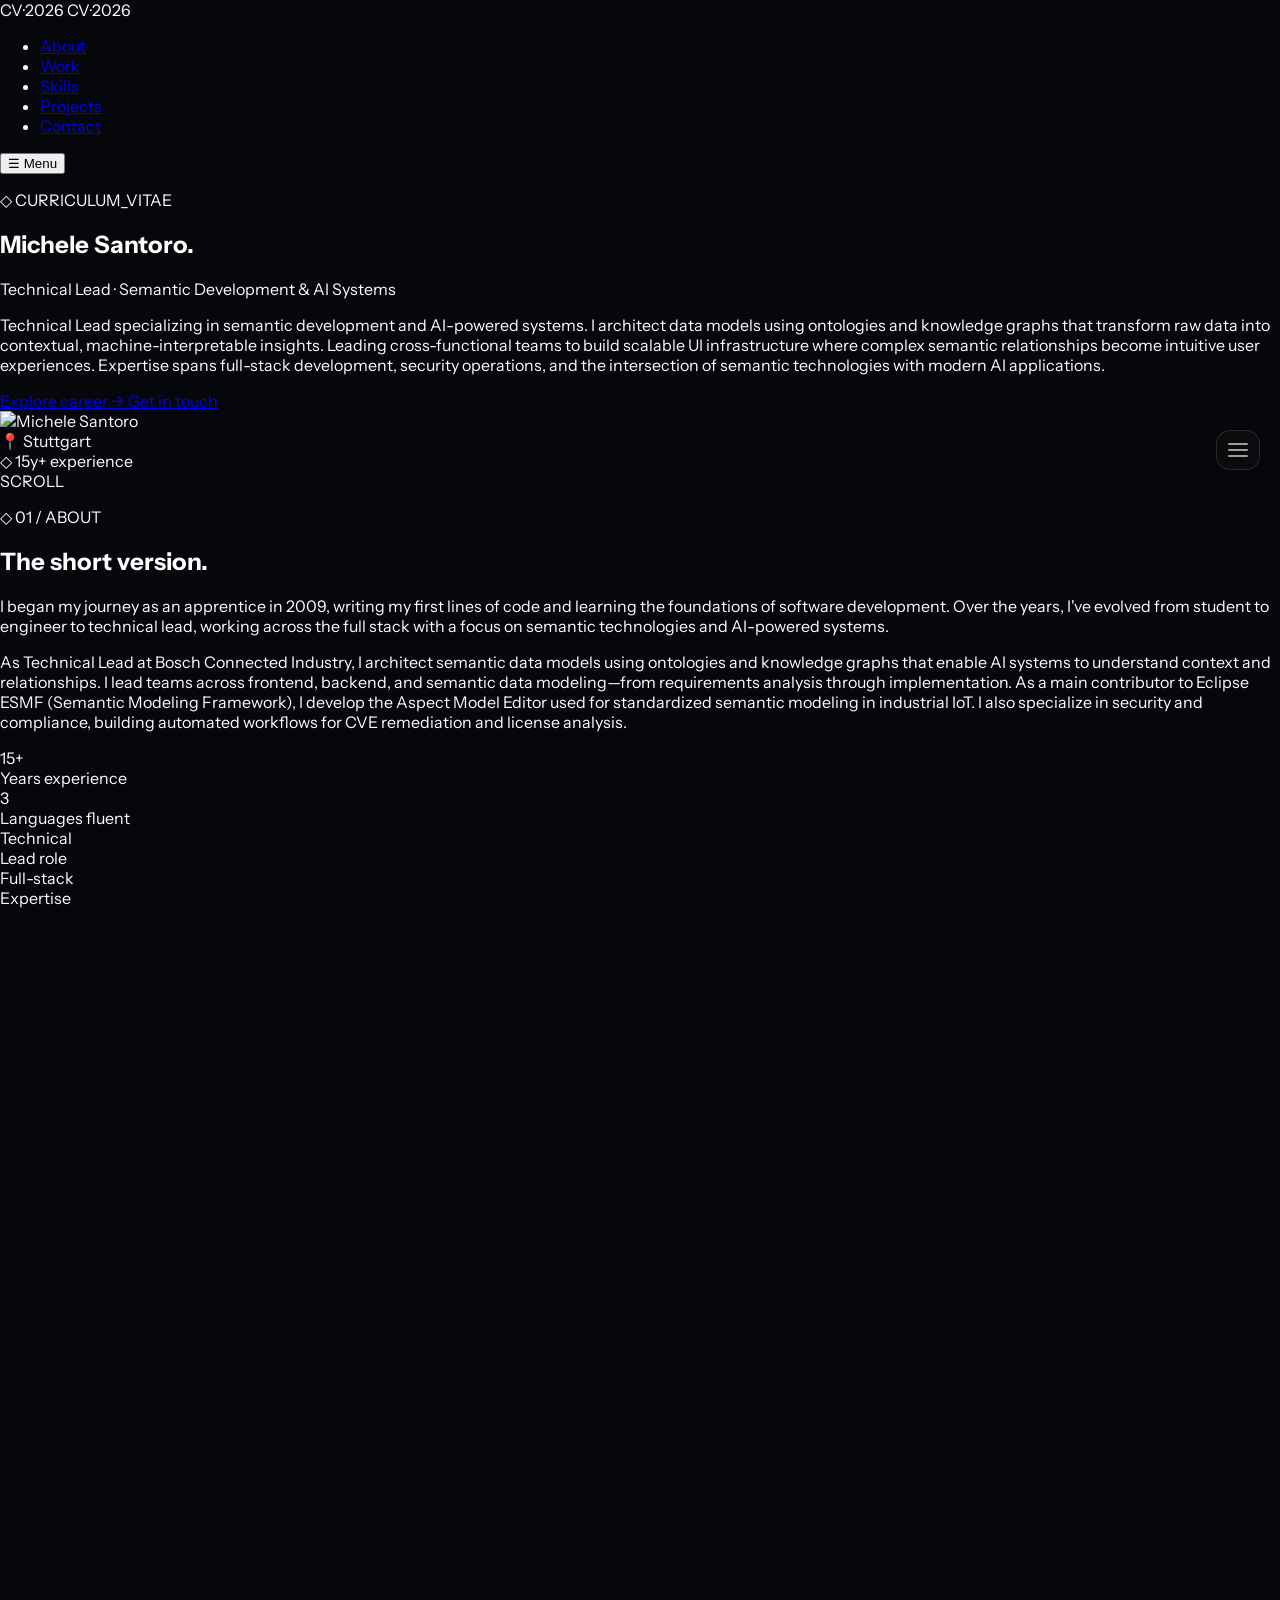
==== commit ec69be2f: "Add sub path to pages" ====
--- a/aurora/index.html
+++ b/aurora/index.html
@@ -1,7 +1,7 @@
-<!DOCTYPE html><html lang="en"> <head><meta charset="UTF-8"><meta name="viewport" content="width=device-width, initial-scale=1"><title>Aurora — CV Portfolio</title><link rel="icon" type="image/svg+xml" href="/life-in-code/favicon.svg"><meta name="astro-view-transitions-enabled" content="true"><meta name="astro-view-transitions-fallback" content="animate"><script type="module" src="/life-in-code/_astro/ClientRouter.astro_astro_type_script_index_0_lang.j56hQv-j.js"></script><link rel="preconnect" href="https://fonts.googleapis.com"><link rel="preconnect" href="https://fonts.gstatic.com" crossorigin><link href="https://fonts.googleapis.com/css2?family=Instrument+Serif:ital@0;1&family=Instrument+Sans:wght@400;500;600&family=JetBrains+Mono:wght@400;500;600;700&display=swap" rel="stylesheet"><style>.astro-route-announcer{position:absolute;left:0;top:0;clip:rect(0 0 0 0);clip-path:inset(50%);overflow:hidden;white-space:nowrap;width:1px;height:1px}*,*:before,*:after{box-sizing:border-box}html,body{margin:0;padding:0;min-height:100%}body{font-family:Instrument Sans,system-ui,sans-serif;background:#06070b;color:#fff}::-webkit-scrollbar{width:8px}::-webkit-scrollbar-track{background:#00000026}::-webkit-scrollbar-thumb{background:#ffffff1f;border-radius:4px}::-webkit-scrollbar-thumb:hover{background:#ffffff38}a{-webkit-tap-highlight-color:transparent}@keyframes pulseLine{0%,to{opacity:.4;transform:scaleX(.7)}50%{opacity:1;transform:scaleX(1)}}@media(max-width:768px){.concept-switcher{inset:auto 10px 10px!important;transform:none!important;flex-direction:row!important;justify-content:center!important;padding:8px!important;gap:4px!important;border-radius:12px!important}.concept-button{min-width:auto!important;flex:1 1 0!important;flex-direction:column!important;padding:8px 6px!important;gap:6px!important;font-size:11px!important;min-height:44px!important}.concept-button>div:first-child{width:14px!important;height:14px!important}.concept-button>div:last-child>div:first-child{font-size:11px!important}.concept-button>div:last-child>div:last-child{font-size:8px!important;display:none!important}}@media(max-width:480px){.concept-button>div:last-child>div:first-child{font-size:10px!important}}
+<!DOCTYPE html><html lang="en"> <head><meta charset="UTF-8"><meta name="viewport" content="width=device-width, initial-scale=1"><title>Aurora — CV Portfolio</title><link rel="icon" type="image/svg+xml" href="/favicon.svg"><meta name="astro-view-transitions-enabled" content="true"><meta name="astro-view-transitions-fallback" content="animate"><script type="module" src="/life-in-code/_astro/ClientRouter.astro_astro_type_script_index_0_lang.j56hQv-j.js"></script><link rel="preconnect" href="https://fonts.googleapis.com"><link rel="preconnect" href="https://fonts.gstatic.com" crossorigin><link href="https://fonts.googleapis.com/css2?family=Instrument+Serif:ital@0;1&family=Instrument+Sans:wght@400;500;600&family=JetBrains+Mono:wght@400;500;600;700&display=swap" rel="stylesheet"><style>.astro-route-announcer{position:absolute;left:0;top:0;clip:rect(0 0 0 0);clip-path:inset(50%);overflow:hidden;white-space:nowrap;width:1px;height:1px}*,*:before,*:after{box-sizing:border-box}html,body{margin:0;padding:0;min-height:100%}body{font-family:Instrument Sans,system-ui,sans-serif;background:#06070b;color:#fff}::-webkit-scrollbar{width:8px}::-webkit-scrollbar-track{background:#00000026}::-webkit-scrollbar-thumb{background:#ffffff1f;border-radius:4px}::-webkit-scrollbar-thumb:hover{background:#ffffff38}a{-webkit-tap-highlight-color:transparent}@keyframes pulseLine{0%,to{opacity:.4;transform:scaleX(.7)}50%{opacity:1;transform:scaleX(1)}}@media(max-width:768px){.concept-switcher{inset:auto 10px 10px!important;transform:none!important;flex-direction:row!important;justify-content:center!important;padding:8px!important;gap:4px!important;border-radius:12px!important}.concept-button{min-width:auto!important;flex:1 1 0!important;flex-direction:column!important;padding:8px 6px!important;gap:6px!important;font-size:11px!important;min-height:44px!important}.concept-button>div:first-child{width:14px!important;height:14px!important}.concept-button>div:last-child>div:first-child{font-size:11px!important}.concept-button>div:last-child>div:last-child{font-size:8px!important;display:none!important}}@media(max-width:480px){.concept-button>div:last-child>div:first-child{font-size:10px!important}}
 </style>
-<link rel="stylesheet" href="/life-in-code/_astro/aurora@_@astro.N2WLSQ7i.css"></head> <body> <style>astro-island,astro-slot,astro-static-slot{display:contents}</style><script>(()=>{var e=async t=>{await(await t())()};(self.Astro||(self.Astro={})).load=e;window.dispatchEvent(new Event("astro:load"));})();</script><script>(()=>{var A=Object.defineProperty;var g=(i,o,a)=>o in i?A(i,o,{enumerable:!0,configurable:!0,writable:!0,value:a}):i[o]=a;var d=(i,o,a)=>g(i,typeof o!="symbol"?o+"":o,a);{let i={0:t=>m(t),1:t=>a(t),2:t=>new RegExp(t),3:t=>new Date(t),4:t=>new Map(a(t)),5:t=>new Set(a(t)),6:t=>BigInt(t),7:t=>new URL(t),8:t=>new Uint8Array(t),9:t=>new Uint16Array(t),10:t=>new Uint32Array(t),11:t=>Number.POSITIVE_INFINITY*t},o=t=>{let[l,e]=t;return l in i?i[l](e):void 0},a=t=>t.map(o),m=t=>typeof t!="object"||t===null?t:Object.fromEntries(Object.entries(t).map(([l,e])=>[l,o(e)]));class y extends HTMLElement{constructor(){super(...arguments);d(this,"Component");d(this,"hydrator");d(this,"hydrate",async()=>{var b;if(!this.hydrator||!this.isConnected)return;let e=(b=this.parentElement)==null?void 0:b.closest("astro-island[ssr]");if(e){e.addEventListener("astro:hydrate",this.hydrate,{once:!0});return}let c=this.querySelectorAll("astro-slot"),n={},h=this.querySelectorAll("template[data-astro-template]");for(let r of h){let s=r.closest(this.tagName);s!=null&&s.isSameNode(this)&&(n[r.getAttribute("data-astro-template")||"default"]=r.innerHTML,r.remove())}for(let r of c){let s=r.closest(this.tagName);s!=null&&s.isSameNode(this)&&(n[r.getAttribute("name")||"default"]=r.innerHTML)}let p;try{p=this.hasAttribute("props")?m(JSON.parse(this.getAttribute("props"))):{}}catch(r){let s=this.getAttribute("component-url")||"<unknown>",v=this.getAttribute("component-export");throw v&&(s+=` (export ${v})`),console.error(`[hydrate] Error parsing props for component ${s}`,this.getAttribute("props"),r),r}let u;await this.hydrator(this)(this.Component,p,n,{client:this.getAttribute("client")}),this.removeAttribute("ssr"),this.dispatchEvent(new CustomEvent("astro:hydrate"))});d(this,"unmount",()=>{this.isConnected||this.dispatchEvent(new CustomEvent("astro:unmount"))})}disconnectedCallback(){document.removeEventListener("astro:after-swap",this.unmount),document.addEventListener("astro:after-swap",this.unmount,{once:!0})}connectedCallback(){if(!this.hasAttribute("await-children")||document.readyState==="interactive"||document.readyState==="complete")this.childrenConnectedCallback();else{let e=()=>{document.removeEventListener("DOMContentLoaded",e),c.disconnect(),this.childrenConnectedCallback()},c=new MutationObserver(()=>{var n;((n=this.lastChild)==null?void 0:n.nodeType)===Node.COMMENT_NODE&&this.lastChild.nodeValue==="astro:end"&&(this.lastChild.remove(),e())});c.observe(this,{childList:!0}),document.addEventListener("DOMContentLoaded",e)}}async childrenConnectedCallback(){let e=this.getAttribute("before-hydration-url");e&&await import(e),this.start()}async start(){let e=JSON.parse(this.getAttribute("opts")),c=this.getAttribute("client");if(Astro[c]===void 0){window.addEventListener(`astro:${c}`,()=>this.start(),{once:!0});return}try{await Astro[c](async()=>{let n=this.getAttribute("renderer-url"),[h,{default:p}]=await Promise.all([import(this.getAttribute("component-url")),n?import(n):()=>()=>{}]),u=this.getAttribute("component-export")||"default";if(!u.includes("."))this.Component=h[u];else{this.Component=h;for(let f of u.split("."))this.Component=this.Component[f]}return this.hydrator=p,this.hydrate},e,this)}catch(n){console.error(`[astro-island] Error hydrating ${this.getAttribute("component-url")}`,n)}}attributeChangedCallback(){this.hydrate()}}d(y,"observedAttributes",["props"]),customElements.get("astro-island")||customElements.define("astro-island",y)}})();</script><astro-island uid="1KjNiC" prefix="r6" component-url="/_astro/ConceptSwitcher.CFucUGDX.js" component-export="default" renderer-url="/_astro/client.Ca2KYLWg.js" props="{&quot;current&quot;:[0,&quot;aurora&quot;],&quot;data-astro-cid-zwgljzif&quot;:[0,true]}" ssr client="load" opts="{&quot;name&quot;:&quot;ConceptSwitcher&quot;,&quot;value&quot;:true}" await-children><div class="concept-switcher" style="position:fixed;top:50%;right:20px;transform:translateY(-50%);z-index:100;display:flex;flex-direction:column;gap:0;padding:12px;background:rgba(13,14,16,0.78);backdrop-filter:blur(20px) saturate(140%);-webkit-backdrop-filter:blur(20px) saturate(140%);border:1px solid rgba(255,255,255,0.12);border-radius:14px;box-shadow:0 20px 60px rgba(0,0,0,0.4);transition:all 300ms cubic-bezier(0.4, 0, 0.2, 1);cursor:pointer;width:44px;overflow:hidden"><div style="display:flex;flex-direction:column;gap:4px;align-items:center;justify-content:center"><div style="width:20px;height:2px;background:rgba(255,255,255,0.6);border-radius:1px"></div><div style="width:20px;height:2px;background:rgba(255,255,255,0.6);border-radius:1px"></div><div style="width:20px;height:2px;background:rgba(255,255,255,0.6);border-radius:1px"></div></div></div><!--astro:end--></astro-island> <div class="backdrop-gradient" aria-hidden="true" data-astro-cid-q3y7ufhu></div> <div class="backdrop-noise" aria-hidden="true" data-astro-cid-q3y7ufhu></div> <div class="backdrop-grid" aria-hidden="true" data-astro-cid-q3y7ufhu></div>  <div class="aurora-root" data-astro-cid-zwgljzif>  <nav id="aurora-nav" data-astro-cid-6i54zxcm> <!-- Status indicator --> <div class="nav-status" data-astro-cid-6i54zxcm> <span class="status-dot" data-astro-cid-6i54zxcm></span> <span class="status-text" data-astro-cid-6i54zxcm>CV·2026</span> <span class="status-text-short" data-astro-cid-6i54zxcm>CV·2026</span> </div> <!-- Desktop links --> <ul class="nav-links" role="list" data-astro-cid-6i54zxcm> <li data-astro-cid-6i54zxcm> <a href="#aurora-about" data-section="about" data-astro-cid-6i54zxcm> About </a> </li><li data-astro-cid-6i54zxcm> <a href="#aurora-experience" data-section="experience" data-astro-cid-6i54zxcm> Work </a> </li><li data-astro-cid-6i54zxcm> <a href="#aurora-skills" data-section="skills" data-astro-cid-6i54zxcm> Skills </a> </li><li data-astro-cid-6i54zxcm> <a href="#aurora-projects" data-section="projects" data-astro-cid-6i54zxcm> Projects </a> </li><li data-astro-cid-6i54zxcm> <a href="#aurora-contact" data-section="contact" data-astro-cid-6i54zxcm> Contact </a> </li> </ul> <!-- Mobile hamburger --> <button class="menu-btn" id="aurora-menu-btn" aria-label="Toggle navigation" data-astro-cid-6i54zxcm> <span class="menu-icon" data-astro-cid-6i54zxcm>☰</span> <span data-astro-cid-6i54zxcm> Menu</span> </button> <!-- Mobile dropdown (hidden by default) --> <div class="mobile-menu" id="aurora-mobile-menu" hidden data-astro-cid-6i54zxcm> <a href="#aurora-about" data-section="about" data-astro-cid-6i54zxcm> About </a><a href="#aurora-experience" data-section="experience" data-astro-cid-6i54zxcm> Work </a><a href="#aurora-skills" data-section="skills" data-astro-cid-6i54zxcm> Skills </a><a href="#aurora-projects" data-section="projects" data-astro-cid-6i54zxcm> Projects </a><a href="#aurora-contact" data-section="contact" data-astro-cid-6i54zxcm> Contact </a> </div> </nav> <script type="module">const o=document.querySelectorAll("[data-section]"),r=()=>{let e="";document.querySelectorAll("[id^='aurora-']:not(#aurora-nav)").forEach(t=>{t.getBoundingClientRect().top<200&&(e=t.id.replace("aurora-",""))}),o.forEach(t=>t.classList.toggle("active",t.dataset.section===e))};window.addEventListener("scroll",r,{passive:!0});r();o.forEach(e=>{e.addEventListener("click",t=>{t.preventDefault(),document.getElementById("aurora-"+e.dataset.section)?.scrollIntoView({behavior:"smooth"});const n=document.getElementById("aurora-mobile-menu");n&&(n.hidden=!0),document.querySelector(".menu-icon").textContent="☰"})});document.getElementById("aurora-menu-btn")?.addEventListener("click",()=>{const e=document.getElementById("aurora-mobile-menu");e.hidden=!e.hidden,document.querySelector(".menu-icon").textContent=e.hidden?"☰":"✕"});</script>  <section class="hero" data-astro-cid-tk36y7cf> <!-- Left: text content (fades + lifts on scroll via CSS) --> <div class="hero-left" data-astro-cid-tk36y7cf> <p class="eyebrow" data-astro-cid-tk36y7cf>◇ CURRICULUM_VITAE</p> <h1 class="hero-name" data-astro-cid-tk36y7cf> Michele Santoro<span class="accent" data-astro-cid-tk36y7cf>.</span> </h1> <p class="hero-role" data-astro-cid-tk36y7cf>Technical Lead · Semantic Development &amp; AI Systems</p> <p class="hero-summary" data-astro-cid-tk36y7cf>Technical Lead specializing in semantic development and AI-powered systems. I architect data models using ontologies and knowledge graphs that transform raw data into contextual, machine-interpretable insights. Leading cross-functional teams to build scalable UI infrastructure where complex semantic relationships become intuitive user experiences. Expertise spans full-stack development, security operations, and the intersection of semantic technologies with modern AI applications.</p> <div class="hero-actions" data-astro-cid-tk36y7cf> <a href="#aurora-experience" class="btn btn-primary" data-scroll="aurora-experience" data-astro-cid-tk36y7cf>
+<link rel="stylesheet" href="/life-in-code/_astro/aurora@_@astro.N2WLSQ7i.css"></head> <body> <style>astro-island,astro-slot,astro-static-slot{display:contents}</style><script>(()=>{var e=async t=>{await(await t())()};(self.Astro||(self.Astro={})).load=e;window.dispatchEvent(new Event("astro:load"));})();</script><script>(()=>{var A=Object.defineProperty;var g=(i,o,a)=>o in i?A(i,o,{enumerable:!0,configurable:!0,writable:!0,value:a}):i[o]=a;var d=(i,o,a)=>g(i,typeof o!="symbol"?o+"":o,a);{let i={0:t=>m(t),1:t=>a(t),2:t=>new RegExp(t),3:t=>new Date(t),4:t=>new Map(a(t)),5:t=>new Set(a(t)),6:t=>BigInt(t),7:t=>new URL(t),8:t=>new Uint8Array(t),9:t=>new Uint16Array(t),10:t=>new Uint32Array(t),11:t=>Number.POSITIVE_INFINITY*t},o=t=>{let[l,e]=t;return l in i?i[l](e):void 0},a=t=>t.map(o),m=t=>typeof t!="object"||t===null?t:Object.fromEntries(Object.entries(t).map(([l,e])=>[l,o(e)]));class y extends HTMLElement{constructor(){super(...arguments);d(this,"Component");d(this,"hydrator");d(this,"hydrate",async()=>{var b;if(!this.hydrator||!this.isConnected)return;let e=(b=this.parentElement)==null?void 0:b.closest("astro-island[ssr]");if(e){e.addEventListener("astro:hydrate",this.hydrate,{once:!0});return}let c=this.querySelectorAll("astro-slot"),n={},h=this.querySelectorAll("template[data-astro-template]");for(let r of h){let s=r.closest(this.tagName);s!=null&&s.isSameNode(this)&&(n[r.getAttribute("data-astro-template")||"default"]=r.innerHTML,r.remove())}for(let r of c){let s=r.closest(this.tagName);s!=null&&s.isSameNode(this)&&(n[r.getAttribute("name")||"default"]=r.innerHTML)}let p;try{p=this.hasAttribute("props")?m(JSON.parse(this.getAttribute("props"))):{}}catch(r){let s=this.getAttribute("component-url")||"<unknown>",v=this.getAttribute("component-export");throw v&&(s+=` (export ${v})`),console.error(`[hydrate] Error parsing props for component ${s}`,this.getAttribute("props"),r),r}let u;await this.hydrator(this)(this.Component,p,n,{client:this.getAttribute("client")}),this.removeAttribute("ssr"),this.dispatchEvent(new CustomEvent("astro:hydrate"))});d(this,"unmount",()=>{this.isConnected||this.dispatchEvent(new CustomEvent("astro:unmount"))})}disconnectedCallback(){document.removeEventListener("astro:after-swap",this.unmount),document.addEventListener("astro:after-swap",this.unmount,{once:!0})}connectedCallback(){if(!this.hasAttribute("await-children")||document.readyState==="interactive"||document.readyState==="complete")this.childrenConnectedCallback();else{let e=()=>{document.removeEventListener("DOMContentLoaded",e),c.disconnect(),this.childrenConnectedCallback()},c=new MutationObserver(()=>{var n;((n=this.lastChild)==null?void 0:n.nodeType)===Node.COMMENT_NODE&&this.lastChild.nodeValue==="astro:end"&&(this.lastChild.remove(),e())});c.observe(this,{childList:!0}),document.addEventListener("DOMContentLoaded",e)}}async childrenConnectedCallback(){let e=this.getAttribute("before-hydration-url");e&&await import(e),this.start()}async start(){let e=JSON.parse(this.getAttribute("opts")),c=this.getAttribute("client");if(Astro[c]===void 0){window.addEventListener(`astro:${c}`,()=>this.start(),{once:!0});return}try{await Astro[c](async()=>{let n=this.getAttribute("renderer-url"),[h,{default:p}]=await Promise.all([import(this.getAttribute("component-url")),n?import(n):()=>()=>{}]),u=this.getAttribute("component-export")||"default";if(!u.includes("."))this.Component=h[u];else{this.Component=h;for(let f of u.split("."))this.Component=this.Component[f]}return this.hydrator=p,this.hydrate},e,this)}catch(n){console.error(`[astro-island] Error hydrating ${this.getAttribute("component-url")}`,n)}}attributeChangedCallback(){this.hydrate()}}d(y,"observedAttributes",["props"]),customElements.get("astro-island")||customElements.define("astro-island",y)}})();</script><astro-island uid="1KjNiC" prefix="r6" component-url="/life-in-code/_astro/ConceptSwitcher.BrDHfj6f.js" component-export="default" renderer-url="/life-in-code/_astro/client.Ca2KYLWg.js" props="{&quot;current&quot;:[0,&quot;aurora&quot;],&quot;data-astro-cid-zwgljzif&quot;:[0,true]}" ssr client="load" opts="{&quot;name&quot;:&quot;ConceptSwitcher&quot;,&quot;value&quot;:true}" await-children><div class="concept-switcher" style="position:fixed;top:50%;right:20px;transform:translateY(-50%);z-index:100;display:flex;flex-direction:column;gap:0;padding:12px;background:rgba(13,14,16,0.78);backdrop-filter:blur(20px) saturate(140%);-webkit-backdrop-filter:blur(20px) saturate(140%);border:1px solid rgba(255,255,255,0.12);border-radius:14px;box-shadow:0 20px 60px rgba(0,0,0,0.4);transition:all 300ms cubic-bezier(0.4, 0, 0.2, 1);cursor:pointer;width:44px;overflow:hidden"><div style="display:flex;flex-direction:column;gap:4px;align-items:center;justify-content:center"><div style="width:20px;height:2px;background:rgba(255,255,255,0.6);border-radius:1px"></div><div style="width:20px;height:2px;background:rgba(255,255,255,0.6);border-radius:1px"></div><div style="width:20px;height:2px;background:rgba(255,255,255,0.6);border-radius:1px"></div></div></div><!--astro:end--></astro-island> <div class="backdrop-gradient" aria-hidden="true" data-astro-cid-q3y7ufhu></div> <div class="backdrop-noise" aria-hidden="true" data-astro-cid-q3y7ufhu></div> <div class="backdrop-grid" aria-hidden="true" data-astro-cid-q3y7ufhu></div>  <div class="aurora-root" data-astro-cid-zwgljzif>  <nav id="aurora-nav" data-astro-cid-6i54zxcm> <!-- Status indicator --> <div class="nav-status" data-astro-cid-6i54zxcm> <span class="status-dot" data-astro-cid-6i54zxcm></span> <span class="status-text" data-astro-cid-6i54zxcm>CV·2026</span> <span class="status-text-short" data-astro-cid-6i54zxcm>CV·2026</span> </div> <!-- Desktop links --> <ul class="nav-links" role="list" data-astro-cid-6i54zxcm> <li data-astro-cid-6i54zxcm> <a href="#aurora-about" data-section="about" data-astro-cid-6i54zxcm> About </a> </li><li data-astro-cid-6i54zxcm> <a href="#aurora-experience" data-section="experience" data-astro-cid-6i54zxcm> Work </a> </li><li data-astro-cid-6i54zxcm> <a href="#aurora-skills" data-section="skills" data-astro-cid-6i54zxcm> Skills </a> </li><li data-astro-cid-6i54zxcm> <a href="#aurora-projects" data-section="projects" data-astro-cid-6i54zxcm> Projects </a> </li><li data-astro-cid-6i54zxcm> <a href="#aurora-contact" data-section="contact" data-astro-cid-6i54zxcm> Contact </a> </li> </ul> <!-- Mobile hamburger --> <button class="menu-btn" id="aurora-menu-btn" aria-label="Toggle navigation" data-astro-cid-6i54zxcm> <span class="menu-icon" data-astro-cid-6i54zxcm>☰</span> <span data-astro-cid-6i54zxcm> Menu</span> </button> <!-- Mobile dropdown (hidden by default) --> <div class="mobile-menu" id="aurora-mobile-menu" hidden data-astro-cid-6i54zxcm> <a href="#aurora-about" data-section="about" data-astro-cid-6i54zxcm> About </a><a href="#aurora-experience" data-section="experience" data-astro-cid-6i54zxcm> Work </a><a href="#aurora-skills" data-section="skills" data-astro-cid-6i54zxcm> Skills </a><a href="#aurora-projects" data-section="projects" data-astro-cid-6i54zxcm> Projects </a><a href="#aurora-contact" data-section="contact" data-astro-cid-6i54zxcm> Contact </a> </div> </nav> <script type="module">const o=document.querySelectorAll("[data-section]"),r=()=>{let e="";document.querySelectorAll("[id^='aurora-']:not(#aurora-nav)").forEach(t=>{t.getBoundingClientRect().top<200&&(e=t.id.replace("aurora-",""))}),o.forEach(t=>t.classList.toggle("active",t.dataset.section===e))};window.addEventListener("scroll",r,{passive:!0});r();o.forEach(e=>{e.addEventListener("click",t=>{t.preventDefault(),document.getElementById("aurora-"+e.dataset.section)?.scrollIntoView({behavior:"smooth"});const n=document.getElementById("aurora-mobile-menu");n&&(n.hidden=!0),document.querySelector(".menu-icon").textContent="☰"})});document.getElementById("aurora-menu-btn")?.addEventListener("click",()=>{const e=document.getElementById("aurora-mobile-menu");e.hidden=!e.hidden,document.querySelector(".menu-icon").textContent=e.hidden?"☰":"✕"});</script>  <section class="hero" data-astro-cid-tk36y7cf> <!-- Left: text content (fades + lifts on scroll via CSS) --> <div class="hero-left" data-astro-cid-tk36y7cf> <p class="eyebrow" data-astro-cid-tk36y7cf>◇ CURRICULUM_VITAE</p> <h1 class="hero-name" data-astro-cid-tk36y7cf> Michele Santoro<span class="accent" data-astro-cid-tk36y7cf>.</span> </h1> <p class="hero-role" data-astro-cid-tk36y7cf>Technical Lead · Semantic Development &amp; AI Systems</p> <p class="hero-summary" data-astro-cid-tk36y7cf>Technical Lead specializing in semantic development and AI-powered systems. I architect data models using ontologies and knowledge graphs that transform raw data into contextual, machine-interpretable insights. Leading cross-functional teams to build scalable UI infrastructure where complex semantic relationships become intuitive user experiences. Expertise spans full-stack development, security operations, and the intersection of semantic technologies with modern AI applications.</p> <div class="hero-actions" data-astro-cid-tk36y7cf> <a href="#aurora-experience" class="btn btn-primary" data-scroll="aurora-experience" data-astro-cid-tk36y7cf>
 Explore career →
 </a> <a href="#aurora-contact" class="btn btn-secondary" data-scroll="aurora-contact" data-astro-cid-tk36y7cf>
 Get in touch
-</a> </div> </div> <!-- Right: orbital portrait (rotates on scroll via CSS) --> <div class="hero-right" data-astro-cid-tk36y7cf> <div class="orbital" data-astro-cid-tk36y7cf> <!-- Outer ring with orbiting dots --> <div class="orbital-ring orbital-ring--outer" data-astro-cid-tk36y7cf> <div class="orbital-dot orbital-dot--highlight" style="--angle: 0deg" data-astro-cid-tk36y7cf></div><div class="orbital-dot" style="--angle: 60deg" data-astro-cid-tk36y7cf></div><div class="orbital-dot" style="--angle: 120deg" data-astro-cid-tk36y7cf></div><div class="orbital-dot" style="--angle: 180deg" data-astro-cid-tk36y7cf></div><div class="orbital-dot" style="--angle: 240deg" data-astro-cid-tk36y7cf></div><div class="orbital-dot" style="--angle: 300deg" data-astro-cid-tk36y7cf></div> </div> <!-- Inner dashed ring (counter-rotates) --> <div class="orbital-ring orbital-ring--inner" data-astro-cid-tk36y7cf></div> <!-- Ambient glow --> <div class="orbital-glow" data-astro-cid-tk36y7cf></div> <!-- Portrait placeholder --> <div class="portrait" data-astro-cid-tk36y7cf> <img src="/life-in-code/profile.webp" alt="Michele Santoro" class="portrait-img" data-astro-cid-tk36y7cf> </div> <!-- Info badges (desktop only) --> <div class="badge badge--location" data-astro-cid-tk36y7cf>📍 Stuttgart</div> <div class="badge badge--years" data-astro-cid-tk36y7cf>◇ 15y+ experience</div> </div> </div> <!-- Scroll indicator (desktop only) --> <div class="scroll-indicator" aria-hidden="true" data-astro-cid-tk36y7cf> <div class="scroll-line" data-astro-cid-tk36y7cf></div> <span data-astro-cid-tk36y7cf>SCROLL</span> </div> </section> <script type="module">document.querySelectorAll("[data-scroll]").forEach(e=>{e.addEventListener("click",t=>{t.preventDefault(),document.getElementById(e.dataset.scroll)?.scrollIntoView({behavior:"smooth"})})});</script>  <section id="aurora-about" class="section reveal" data-astro-cid-oexbkyfe> <p class="eyebrow" data-astro-cid-oexbkyfe>◇ 01 / ABOUT</p> <h2 class="section-title" data-astro-cid-oexbkyfe>The short version.</h2> <div class="about-grid" data-astro-cid-oexbkyfe> <!-- Bio paragraphs --> <div class="bio" data-astro-cid-oexbkyfe> <p class="bio-para" data-astro-cid-oexbkyfe>I began my journey as an apprentice in 2009, writing my first lines of code and learning the foundations of software development. Over the years, I&#39;ve evolved from student to engineer to technical lead, working across the full stack with a focus on semantic technologies and AI-powered systems.</p><p class="bio-para" data-astro-cid-oexbkyfe>As Technical Lead at Bosch Connected Industry, I architect semantic data models using ontologies and knowledge graphs that enable AI systems to understand context and relationships. I lead teams across frontend, backend, and semantic data modeling—from requirements analysis through implementation. As a main contributor to Eclipse ESMF (Semantic Modeling Framework), I develop the Aspect Model Editor used for standardized semantic modeling in industrial IoT. I also specialize in security and compliance, building automated workflows for CVE remediation and license analysis.</p> </div> <!-- Stats grid --> <div class="stats-grid" data-astro-cid-oexbkyfe> <div class="stat-card" data-astro-cid-oexbkyfe> <div class="stat-number" data-astro-cid-oexbkyfe>15+</div> <div class="stat-label" data-astro-cid-oexbkyfe>Years experience</div> </div><div class="stat-card" data-astro-cid-oexbkyfe> <div class="stat-number" data-astro-cid-oexbkyfe>3</div> <div class="stat-label" data-astro-cid-oexbkyfe>Languages fluent</div> </div><div class="stat-card" data-astro-cid-oexbkyfe> <div class="stat-number" data-astro-cid-oexbkyfe>Technical</div> <div class="stat-label" data-astro-cid-oexbkyfe>Lead role</div> </div><div class="stat-card" data-astro-cid-oexbkyfe> <div class="stat-number" data-astro-cid-oexbkyfe>Full-stack</div> <div class="stat-label" data-astro-cid-oexbkyfe>Expertise</div> </div> </div> </div> </section>  <script>(()=>{var a=(s,i,o)=>{let r=async()=>{await(await s())()},t=typeof i.value=="object"?i.value:void 0,c={rootMargin:t==null?void 0:t.rootMargin},n=new IntersectionObserver(e=>{for(let l of e)if(l.isIntersecting){n.disconnect(),r();break}},c);for(let e of o.children)n.observe(e)};(self.Astro||(self.Astro={})).visible=a;window.dispatchEvent(new Event("astro:visible"));})();</script><astro-island uid="OX6qz" prefix="r7" component-url="/_astro/Experience.Bbhlldt0.js" component-export="AuroraExperience" renderer-url="/_astro/client.Ca2KYLWg.js" props="{&quot;data&quot;:[0,{&quot;name&quot;:[0,&quot;Michele Santoro&quot;],&quot;role&quot;:[0,&quot;Technical Lead · Semantic Development &amp; AI Systems&quot;],&quot;location&quot;:[0,&quot;Stuttgart, Germany&quot;],&quot;email&quot;:[0,&quot;michele.santoro@de.bosch.com&quot;],&quot;summary&quot;:[0,&quot;Technical Lead specializing in semantic development and AI-powered systems. I architect data models using ontologies and knowledge graphs that transform raw data into contextual, machine-interpretable insights. Leading cross-functional teams to build scalable UI infrastructure where complex semantic relationships become intuitive user experiences. Expertise spans full-stack development, security operations, and the intersection of semantic technologies with modern AI applications.&quot;],&quot;about&quot;:[1,[[0,&quot;I began my journey as an apprentice in 2009, writing my first lines of code and learning the foundations of software development. Over the years, I&#39;ve evolved from student to engineer to technical lead, working across the full stack with a focus on semantic technologies and AI-powered systems.&quot;],[0,&quot;As Technical Lead at Bosch Connected Industry, I architect semantic data models using ontologies and knowledge graphs that enable AI systems to understand context and relationships. I lead teams across frontend, backend, and semantic data modeling—from requirements analysis through implementation. As a main contributor to Eclipse ESMF (Semantic Modeling Framework), I develop the Aspect Model Editor used for standardized semantic modeling in industrial IoT. I also specialize in security and compliance, building automated workflows for CVE remediation and license analysis.&quot;]]],&quot;stats&quot;:[1,[[0,{&quot;n&quot;:[0,&quot;15+&quot;],&quot;l&quot;:[0,&quot;Years experience&quot;]}],[0,{&quot;n&quot;:[0,&quot;3&quot;],&quot;l&quot;:[0,&quot;Languages fluent&quot;]}],[0,{&quot;n&quot;:[0,&quot;Technical&quot;],&quot;l&quot;:[0,&quot;Lead role&quot;]}],[0,{&quot;n&quot;:[0,&quot;Full-stack&quot;],&quot;l&quot;:[0,&quot;Expertise&quot;]}]]],&quot;experience&quot;:[1,[[0,{&quot;company&quot;:[0,&quot;Bosch Connected Industry&quot;],&quot;span&quot;:[0,&quot;Present&quot;],&quot;tenure&quot;:[0,&quot;2017 — Present&quot;],&quot;logo&quot;:[0,&quot;BOSCH&quot;],&quot;current&quot;:[0,true],&quot;roles&quot;:[1,[[0,{&quot;title&quot;:[0,&quot;Technical Lead — Semantic Development &amp; AI&quot;],&quot;type&quot;:[0,&quot;Full-time · Hybrid&quot;],&quot;period&quot;:[0,&quot;2017 — Present&quot;],&quot;location&quot;:[0,&quot;Stuttgart, DE&quot;],&quot;blurb&quot;:[0,&quot;Leading UI infrastructure and architecture for semantic applications that power AI systems. Building semantic data models using ontologies and knowledge graphs to make data contextual, interpretable, and ready for intelligent analysis. Managing cross-functional teams across frontend, backend, and semantic data modeling. Driving architectural decisions from requirements analysis through implementation, creating scalable solutions that bridge complex data relationships with intuitive user experiences.&quot;],&quot;skills&quot;:[1,[[0,&quot;Angular&quot;],[0,&quot;TypeScript&quot;],[0,&quot;Java&quot;],[0,&quot;Micronaut&quot;],[0,&quot;GraalVM&quot;],[0,&quot;Semantic Data Models&quot;],[0,&quot;Ontologies&quot;],[0,&quot;Knowledge Graphs&quot;],[0,&quot;AI Systems&quot;]]],&quot;highlight&quot;:[0,true]}]]]}],[0,{&quot;company&quot;:[0,&quot;Eclipse Foundation&quot;],&quot;span&quot;:[0,&quot;2 yrs&quot;],&quot;tenure&quot;:[0,&quot;2023 — Present&quot;],&quot;logo&quot;:[0,&quot;ECLIPSE&quot;],&quot;roles&quot;:[1,[[0,{&quot;title&quot;:[0,&quot;Main Contributor — ESMF Aspect Model Editor&quot;],&quot;type&quot;:[0,&quot;Open Source&quot;],&quot;period&quot;:[0,&quot;Jan 2023 — Present · 2+ yrs&quot;],&quot;location&quot;:[0,&quot;Remote&quot;],&quot;blurb&quot;:[0,&quot;Core contributor to Eclipse Semantic Modeling Framework (ESMF). Developing the Aspect Model Editor frontend and backend for semantic modeling, enabling visual creation and management of aspect models based on SAMM (Semantic Aspect Meta Model). Contributing to the broader ESMF ecosystem for semantic data modeling in industrial and IoT contexts.&quot;],&quot;skills&quot;:[1,[[0,&quot;Angular&quot;],[0,&quot;Java&quot;],[0,&quot;Semantic Modeling&quot;],[0,&quot;SAMM&quot;],[0,&quot;RDF/OWL&quot;],[0,&quot;Open Source&quot;]]]}]]]}],[0,{&quot;company&quot;:[0,&quot;Student &amp; Early Career&quot;],&quot;span&quot;:[0,&quot;7 yrs&quot;],&quot;tenure&quot;:[0,&quot;2009 — 2016&quot;],&quot;logo&quot;:[0,&quot;EDU&quot;],&quot;roles&quot;:[1,[[0,{&quot;title&quot;:[0,&quot;Student — Business Informatics&quot;],&quot;type&quot;:[0,&quot;University&quot;],&quot;period&quot;:[0,&quot;2012 — 2016 · 4 yrs&quot;],&quot;location&quot;:[0,&quot;Hochschule Heilbronn, DE&quot;],&quot;blurb&quot;:[0,&quot;Pursued B.Sc. in Business Informatics at Hochschule Heilbronn, combining technical software development skills with business process understanding. Member of connect.IT Heilbronn-Franken e.V. (2015-2017).&quot;],&quot;skills&quot;:[1,[[0,&quot;Software Engineering&quot;],[0,&quot;Business Process&quot;],[0,&quot;SAP ERP&quot;]]]}],[0,{&quot;title&quot;:[0,&quot;Apprentice — IT Specialist&quot;],&quot;type&quot;:[0,&quot;Apprenticeship&quot;],&quot;period&quot;:[0,&quot;2009 — 2012 · 3 yrs&quot;],&quot;location&quot;:[0,&quot;Germany&quot;],&quot;blurb&quot;:[0,&quot;Completed dual education as staatlich geprüften Wirtschaftsassistenten (state-certified business assistant), combining vocational training with hands-on IT experience. First steps into professional software development.&quot;],&quot;skills&quot;:[1,[[0,&quot;Java&quot;],[0,&quot;SQL&quot;],[0,&quot;Web Development&quot;],[0,&quot;Business IT&quot;]]]}]]]}]]],&quot;education&quot;:[1,[[0,{&quot;school&quot;:[0,&quot;Hochschule Heilbronn&quot;],&quot;degree&quot;:[0,&quot;B.Sc. Business Informatics&quot;],&quot;years&quot;:[0,&quot;2012 — 2016&quot;],&quot;extra&quot;:[0,&quot;Hochschule für Technik und Wirtschaft&quot;]}],[0,{&quot;school&quot;:[0,&quot;Vocational Education&quot;],&quot;degree&quot;:[0,&quot;Staatlich geprüften Wirtschaftsassistenten&quot;],&quot;years&quot;:[0,&quot;2009 — 2012&quot;],&quot;extra&quot;:[0,&quot;Certified Business IT Specialist&quot;]}],[0,{&quot;school&quot;:[0,&quot;Secondary Education&quot;],&quot;degree&quot;:[0,&quot;Technical &amp; Business Studies&quot;],&quot;years&quot;:[0,&quot;2007 — 2009&quot;]}]]],&quot;skills&quot;:[0,{&quot;Semantic &amp; AI&quot;:[1,[[0,{&quot;n&quot;:[0,&quot;Semantic Data Models&quot;],&quot;v&quot;:[0,92]}],[0,{&quot;n&quot;:[0,&quot;Ontologies &amp; RDF/OWL&quot;],&quot;v&quot;:[0,90]}],[0,{&quot;n&quot;:[0,&quot;Knowledge Graphs&quot;],&quot;v&quot;:[0,88]}],[0,{&quot;n&quot;:[0,&quot;AI System Architecture&quot;],&quot;v&quot;:[0,85]}]]],&quot;Frontend&quot;:[1,[[0,{&quot;n&quot;:[0,&quot;Angular&quot;],&quot;v&quot;:[0,90]}],[0,{&quot;n&quot;:[0,&quot;TypeScript&quot;],&quot;v&quot;:[0,88]}],[0,{&quot;n&quot;:[0,&quot;JavaScript&quot;],&quot;v&quot;:[0,92]}],[0,{&quot;n&quot;:[0,&quot;React&quot;],&quot;v&quot;:[0,75]}],[0,{&quot;n&quot;:[0,&quot;UI/UX Architecture&quot;],&quot;v&quot;:[0,85]}]]],&quot;Backend &amp; Frameworks&quot;:[1,[[0,{&quot;n&quot;:[0,&quot;Java&quot;],&quot;v&quot;:[0,82]}],[0,{&quot;n&quot;:[0,&quot;Spring Framework&quot;],&quot;v&quot;:[0,76]}],[0,{&quot;n&quot;:[0,&quot;Micronaut&quot;],&quot;v&quot;:[0,80]}],[0,{&quot;n&quot;:[0,&quot;GraalVM&quot;],&quot;v&quot;:[0,75]}],[0,{&quot;n&quot;:[0,&quot;Node.js&quot;],&quot;v&quot;:[0,72]}],[0,{&quot;n&quot;:[0,&quot;Python&quot;],&quot;v&quot;:[0,70]}]]],&quot;DevOps &amp; CI/CD&quot;:[1,[[0,{&quot;n&quot;:[0,&quot;Azure DevOps&quot;],&quot;v&quot;:[0,85]}],[0,{&quot;n&quot;:[0,&quot;GitHub Actions&quot;],&quot;v&quot;:[0,82]}],[0,{&quot;n&quot;:[0,&quot;GitHub&quot;],&quot;v&quot;:[0,88]}],[0,{&quot;n&quot;:[0,&quot;Jenkins&quot;],&quot;v&quot;:[0,72]}],[0,{&quot;n&quot;:[0,&quot;Terraform&quot;],&quot;v&quot;:[0,75]}]]],&quot;Security &amp; Compliance&quot;:[1,[[0,{&quot;n&quot;:[0,&quot;CVE Analysis &amp; Fixing&quot;],&quot;v&quot;:[0,85]}],[0,{&quot;n&quot;:[0,&quot;License Compliance&quot;],&quot;v&quot;:[0,88]}],[0,{&quot;n&quot;:[0,&quot;Security Auditing&quot;],&quot;v&quot;:[0,82]}],[0,{&quot;n&quot;:[0,&quot;Dependency Management&quot;],&quot;v&quot;:[0,86]}]]]}],&quot;projects&quot;:[1,[[0,{&quot;title&quot;:[0,&quot;Semantic AI Platform for Manufacturing&quot;],&quot;kind&quot;:[0,&quot;AI &amp; Knowledge Graphs · Current&quot;],&quot;blurb&quot;:[0,&quot;Leading the architecture of semantic data models using ontologies and knowledge graphs to power AI-driven manufacturing intelligence. Building UI infrastructure that transforms complex semantic relationships into intuitive interfaces, enabling both machines and users to understand context and make intelligent decisions.&quot;],&quot;tags&quot;:[1,[[0,&quot;Ontologies&quot;],[0,&quot;Knowledge Graphs&quot;],[0,&quot;AI&quot;],[0,&quot;Angular&quot;]]]}],[0,{&quot;title&quot;:[0,&quot;Security &amp; Compliance Automation&quot;],&quot;kind&quot;:[0,&quot;DevSecOps · Current&quot;],&quot;blurb&quot;:[0,&quot;Implementing automated security workflows for license analysis, CVE detection and remediation. Building CI/CD pipelines with Azure DevOps and GitHub Actions to ensure compliance and security across the development lifecycle.&quot;],&quot;tags&quot;:[1,[[0,&quot;Azure DevOps&quot;],[0,&quot;GitHub Actions&quot;],[0,&quot;CVE Analysis&quot;]]]}],[0,{&quot;title&quot;:[0,&quot;Eclipse ESMF Aspect Model Editor&quot;],&quot;kind&quot;:[0,&quot;Open Source · 2023–Present&quot;],&quot;blurb&quot;:[0,&quot;Main contributor to Eclipse Semantic Modeling Framework (ESMF) projects, developing both frontend and backend of the Aspect Model Editor. Building visual tooling for creating and managing semantic aspect models based on SAMM (Semantic Aspect Meta Model), enabling standardized semantic data modeling for industrial IoT and connected systems.&quot;],&quot;tags&quot;:[1,[[0,&quot;ESMF&quot;],[0,&quot;SAMM&quot;],[0,&quot;Angular&quot;],[0,&quot;Java&quot;],[0,&quot;Semantic Modeling&quot;]]]}],[0,{&quot;title&quot;:[0,&quot;Semantic Data Integration Platform&quot;],&quot;kind&quot;:[0,&quot;Enterprise · Bosch&quot;],&quot;blurb&quot;:[0,&quot;Developing solutions for integrating heterogeneous data sources using semantic standards and ontologies. Enabling seamless information flow across manufacturing and business systems with contextual understanding.&quot;],&quot;tags&quot;:[1,[[0,&quot;RDF/OWL&quot;],[0,&quot;Data Integration&quot;],[0,&quot;Ontologies&quot;]]]}]]]}],&quot;data-astro-cid-zwgljzif&quot;:[0,true]}" ssr client="visible" opts="{&quot;name&quot;:&quot;AuroraExperience&quot;,&quot;value&quot;:true}" await-children><section id="aurora-experience" style="padding:120px 48px;max-width:1400px;margin:0 auto;position:relative;z-index:2;opacity:0;transform:translateY(40px);transition:opacity 800ms, transform 800ms"><div style="font-family:&#x27;JetBrains Mono&#x27;, monospace;font-size:12px;letter-spacing:0.2em;color:oklch(75% 0.14 280);margin-bottom:16px">◇ 02 / EXPERIENCE</div><h2 style="font-family:&#x27;Instrument Serif&#x27;, serif;font-size:clamp(32px, 6vw, 64px);line-height:1;letter-spacing:-0.02em;margin:0 0 48px;font-weight:400">A career, scrolled.</h2><div style="position:relative;padding-left:48px"><div style="position:absolute;left:23px;top:8px;bottom:8px;width:1px;background:linear-gradient(to bottom, oklch(75% 0.14 280 / 0.6), rgba(255,255,255,0.1) 30%, rgba(255,255,255,0.05))"></div><div style="margin-bottom:56px;opacity:0;transform:translateX(-30px);transition:opacity 700ms 0ms, transform 700ms 0ms"><div style="position:relative;margin-left:-48px"><div style="position:absolute;left:8px;top:8px;width:32px;height:32px;border-radius:50%;background:oklch(72% 0.16 150);border:3px solid #06070b;box-shadow:0 0 0 4px oklch(72% 0.16 150 / 0.2), 0 0 20px oklch(72% 0.16 150 / 0.4)"></div><div style="padding-left:64px"><div style="display:flex;align-items:center;gap:16px;margin-bottom:4px"><div style="width:clamp(36px, 10vw, 44px);height:clamp(36px, 10vw, 44px);border-radius:10px;background:rgba(255,255,255,0.04);border:1px solid rgba(255,255,255,0.08);display:flex;align-items:center;justify-content:center;font-family:&#x27;JetBrains Mono&#x27;, ui-monospace, monospace;font-size:clamp(10px, 2.5vw, 11px);letter-spacing:0.05em;font-weight:600;color:oklch(75% 0.14 280);flex-shrink:0">BOSCH</div><div><div style="font-size:22px;font-weight:500;letter-spacing:-0.01em">Bosch Connected Industry</div><div style="font-family:&#x27;JetBrains Mono&#x27;, monospace;font-size:11px;letter-spacing:0.08em;color:rgba(232,230,224,0.5);margin-top:2px">2017 — Present<!-- --> · <!-- -->Present</div></div></div><div style="margin-top:24px;display:flex;flex-direction:column;gap:12px"><div style="padding:32px 32px;border-radius:16px;background:linear-gradient(135deg, oklch(55% 0.18 280 / 0.18), oklch(60% 0.16 200 / 0.1));border:1px solid oklch(75% 0.14 280 / 0.3);backdrop-filter:blur(10px);transition:all 250ms;transform:translateX(0);position:relative;overflow:hidden"><div style="position:absolute;top:16px;right:16px;padding:4px 10px;border-radius:999px;background:oklch(72% 0.16 150 / 0.15);border:1px solid oklch(72% 0.16 150 / 0.4);color:oklch(82% 0.16 150);font-family:&#x27;JetBrains Mono&#x27;, monospace;font-size:10px;letter-spacing:0.1em">● CURRENT ROLE</div><div style="font-size:28px;font-weight:500;letter-spacing:-0.01em;margin-bottom:6px;max-width:600px;padding-right:0">Technical Lead — Semantic Development &amp; AI</div><div style="font-family:&#x27;JetBrains Mono&#x27;, monospace;font-size:11px;letter-spacing:0.05em;color:rgba(232,230,224,0.55);display:flex;gap:16px;flex-wrap:wrap"><span>2017 — Present</span><span>·</span><span>Full-time · Hybrid</span><span>·</span><span>Stuttgart, DE</span></div><p style="margin-top:14px;margin-bottom:0;font-size:16px;line-height:1.6;color:rgba(232,230,224,0.75);max-width:700px">Leading UI infrastructure and architecture for semantic applications that power AI systems. Building semantic data models using ontologies and knowledge graphs to make data contextual, interpretable, and ready for intelligent analysis. Managing cross-functional teams across frontend, backend, and semantic data modeling. Driving architectural decisions from requirements analysis through implementation, creating scalable solutions that bridge complex data relationships with intuitive user experiences.</p><div style="display:flex;flex-wrap:wrap;gap:6px;margin-top:16px"><span style="padding:4px 10px;border-radius:999px;background:rgba(255,255,255,0.05);border:1px solid rgba(255,255,255,0.08);font-size:12px;color:rgba(232,230,224,0.75)">Angular</span><span style="padding:4px 10px;border-radius:999px;background:rgba(255,255,255,0.05);border:1px solid rgba(255,255,255,0.08);font-size:12px;color:rgba(232,230,224,0.75)">TypeScript</span><span style="padding:4px 10px;border-radius:999px;background:rgba(255,255,255,0.05);border:1px solid rgba(255,255,255,0.08);font-size:12px;color:rgba(232,230,224,0.75)">Java</span><span style="padding:4px 10px;border-radius:999px;background:rgba(255,255,255,0.05);border:1px solid rgba(255,255,255,0.08);font-size:12px;color:rgba(232,230,224,0.75)">Micronaut</span><span style="padding:4px 10px;border-radius:999px;background:rgba(255,255,255,0.05);border:1px solid rgba(255,255,255,0.08);font-size:12px;color:rgba(232,230,224,0.75)">GraalVM</span><span style="padding:4px 10px;border-radius:999px;background:rgba(255,255,255,0.05);border:1px solid rgba(255,255,255,0.08);font-size:12px;color:rgba(232,230,224,0.75)">Semantic Data Models</span><span style="padding:4px 10px;border-radius:999px;background:rgba(255,255,255,0.05);border:1px solid rgba(255,255,255,0.08);font-size:12px;color:rgba(232,230,224,0.75)">Ontologies</span><span style="padding:4px 10px;border-radius:999px;background:rgba(255,255,255,0.05);border:1px solid rgba(255,255,255,0.08);font-size:12px;color:rgba(232,230,224,0.75)">Knowledge Graphs</span><span style="padding:4px 10px;border-radius:999px;background:rgba(255,255,255,0.05);border:1px solid rgba(255,255,255,0.08);font-size:12px;color:rgba(232,230,224,0.75)">AI Systems</span></div></div></div></div></div></div><div style="margin-bottom:56px;opacity:0;transform:translateX(-30px);transition:opacity 700ms 80ms, transform 700ms 80ms"><div style="position:relative;margin-left:-48px"><div style="position:absolute;left:8px;top:8px;width:32px;height:32px;border-radius:50%;background:rgba(255,255,255,0.08);border:3px solid #06070b;box-shadow:none"></div><div style="padding-left:64px"><div style="display:flex;align-items:center;gap:16px;margin-bottom:4px"><div style="width:clamp(36px, 10vw, 44px);height:clamp(36px, 10vw, 44px);border-radius:10px;background:rgba(255,255,255,0.04);border:1px solid rgba(255,255,255,0.08);display:flex;align-items:center;justify-content:center;font-family:&#x27;JetBrains Mono&#x27;, ui-monospace, monospace;font-size:clamp(10px, 2.5vw, 11px);letter-spacing:0.05em;font-weight:600;color:oklch(75% 0.14 280);flex-shrink:0">ECLIPSE</div><div><div style="font-size:22px;font-weight:500;letter-spacing:-0.01em">Eclipse Foundation</div><div style="font-family:&#x27;JetBrains Mono&#x27;, monospace;font-size:11px;letter-spacing:0.08em;color:rgba(232,230,224,0.5);margin-top:2px">2023 — Present<!-- --> · <!-- -->2 yrs</div></div></div><div style="margin-top:24px;display:flex;flex-direction:column;gap:12px"><div style="padding:20px 24px;border-radius:16px;background:rgba(255,255,255,0.02);border:1px solid rgba(255,255,255,0.06);backdrop-filter:blur(10px);transition:all 250ms;transform:translateX(0);position:relative;overflow:hidden"><div style="font-size:17px;font-weight:500;letter-spacing:-0.01em;margin-bottom:6px;max-width:none;padding-right:0">Main Contributor — ESMF Aspect Model Editor</div><div style="font-family:&#x27;JetBrains Mono&#x27;, monospace;font-size:11px;letter-spacing:0.05em;color:rgba(232,230,224,0.55);display:flex;gap:16px;flex-wrap:wrap"><span>Jan 2023 — Present · 2+ yrs</span><span>·</span><span>Open Source</span><span>·</span><span>Remote</span></div><p style="margin-top:14px;margin-bottom:0;font-size:14px;line-height:1.6;color:rgba(232,230,224,0.75);max-width:700px">Core contributor to Eclipse Semantic Modeling Framework (ESMF). Developing the Aspect Model Editor frontend and backend for semantic modeling, enabling visual creation and management of aspect models based on SAMM (Semantic Aspect Meta Model). Contributing to the broader ESMF ecosystem for semantic data modeling in industrial and IoT contexts.</p><div style="display:flex;flex-wrap:wrap;gap:6px;margin-top:16px"><span style="padding:4px 10px;border-radius:999px;background:rgba(255,255,255,0.05);border:1px solid rgba(255,255,255,0.08);font-size:12px;color:rgba(232,230,224,0.75)">Angular</span><span style="padding:4px 10px;border-radius:999px;background:rgba(255,255,255,0.05);border:1px solid rgba(255,255,255,0.08);font-size:12px;color:rgba(232,230,224,0.75)">Java</span><span style="padding:4px 10px;border-radius:999px;background:rgba(255,255,255,0.05);border:1px solid rgba(255,255,255,0.08);font-size:12px;color:rgba(232,230,224,0.75)">Semantic Modeling</span><span style="padding:4px 10px;border-radius:999px;background:rgba(255,255,255,0.05);border:1px solid rgba(255,255,255,0.08);font-size:12px;color:rgba(232,230,224,0.75)">SAMM</span><span style="padding:4px 10px;border-radius:999px;background:rgba(255,255,255,0.05);border:1px solid rgba(255,255,255,0.08);font-size:12px;color:rgba(232,230,224,0.75)">RDF/OWL</span><span style="padding:4px 10px;border-radius:999px;background:rgba(255,255,255,0.05);border:1px solid rgba(255,255,255,0.08);font-size:12px;color:rgba(232,230,224,0.75)">Open Source</span></div></div></div></div></div></div><div style="margin-bottom:56px;opacity:0;transform:translateX(-30px);transition:opacity 700ms 160ms, transform 700ms 160ms"><div style="position:relative;margin-left:-48px"><div style="position:absolute;left:8px;top:8px;width:32px;height:32px;border-radius:50%;background:rgba(255,255,255,0.08);border:3px solid #06070b;box-shadow:none"></div><div style="padding-left:64px"><div style="display:flex;align-items:center;gap:16px;margin-bottom:4px"><div style="width:clamp(36px, 10vw, 44px);height:clamp(36px, 10vw, 44px);border-radius:10px;background:rgba(255,255,255,0.04);border:1px solid rgba(255,255,255,0.08);display:flex;align-items:center;justify-content:center;font-family:&#x27;JetBrains Mono&#x27;, ui-monospace, monospace;font-size:clamp(10px, 2.5vw, 11px);letter-spacing:0.05em;font-weight:600;color:oklch(75% 0.14 280);flex-shrink:0">EDU</div><div><div style="font-size:22px;font-weight:500;letter-spacing:-0.01em">Student &amp; Early Career</div><div style="font-family:&#x27;JetBrains Mono&#x27;, monospace;font-size:11px;letter-spacing:0.08em;color:rgba(232,230,224,0.5);margin-top:2px">2009   — 2016<!-- --> · <!-- -->7 yrs</div></div></div><div style="margin-top:24px;display:flex;flex-direction:column;gap:12px"><div style="padding:20px 24px;border-radius:16px;background:rgba(255,255,255,0.02);border:1px solid rgba(255,255,255,0.06);backdrop-filter:blur(10px);transition:all 250ms;transform:translateX(0);position:relative;overflow:hidden"><div style="font-size:17px;font-weight:500;letter-spacing:-0.01em;margin-bottom:6px;max-width:none;padding-right:0">Student — Business Informatics</div><div style="font-family:&#x27;JetBrains Mono&#x27;, monospace;font-size:11px;letter-spacing:0.05em;color:rgba(232,230,224,0.55);display:flex;gap:16px;flex-wrap:wrap"><span>2012 — 2016 · 4 yrs</span><span>·</span><span>University</span><span>·</span><span>Hochschule Heilbronn, DE</span></div><p style="margin-top:14px;margin-bottom:0;font-size:14px;line-height:1.6;color:rgba(232,230,224,0.75);max-width:700px">Pursued B.Sc. in Business Informatics at Hochschule Heilbronn, combining technical software development skills with business process understanding. Member of connect.IT Heilbronn-Franken e.V. (2015-2017).</p><div style="display:flex;flex-wrap:wrap;gap:6px;margin-top:16px"><span style="padding:4px 10px;border-radius:999px;background:rgba(255,255,255,0.05);border:1px solid rgba(255,255,255,0.08);font-size:12px;color:rgba(232,230,224,0.75)">Software Engineering</span><span style="padding:4px 10px;border-radius:999px;background:rgba(255,255,255,0.05);border:1px solid rgba(255,255,255,0.08);font-size:12px;color:rgba(232,230,224,0.75)">Business Process</span><span style="padding:4px 10px;border-radius:999px;background:rgba(255,255,255,0.05);border:1px solid rgba(255,255,255,0.08);font-size:12px;color:rgba(232,230,224,0.75)">SAP ERP</span></div></div><div style="padding:20px 24px;border-radius:16px;background:rgba(255,255,255,0.02);border:1px solid rgba(255,255,255,0.06);backdrop-filter:blur(10px);transition:all 250ms;transform:translateX(0);position:relative;overflow:hidden"><div style="font-size:17px;font-weight:500;letter-spacing:-0.01em;margin-bottom:6px;max-width:none;padding-right:0">Apprentice — IT Specialist</div><div style="font-family:&#x27;JetBrains Mono&#x27;, monospace;font-size:11px;letter-spacing:0.05em;color:rgba(232,230,224,0.55);display:flex;gap:16px;flex-wrap:wrap"><span>2009 — 2012 · 3 yrs</span><span>·</span><span>Apprenticeship</span><span>·</span><span>Germany</span></div><p style="margin-top:14px;margin-bottom:0;font-size:14px;line-height:1.6;color:rgba(232,230,224,0.75);max-width:700px">Completed dual education as staatlich geprüften Wirtschaftsassistenten (state-certified business assistant), combining vocational training with hands-on IT experience. First steps into professional software development.</p><div style="display:flex;flex-wrap:wrap;gap:6px;margin-top:16px"><span style="padding:4px 10px;border-radius:999px;background:rgba(255,255,255,0.05);border:1px solid rgba(255,255,255,0.08);font-size:12px;color:rgba(232,230,224,0.75)">Java</span><span style="padding:4px 10px;border-radius:999px;background:rgba(255,255,255,0.05);border:1px solid rgba(255,255,255,0.08);font-size:12px;color:rgba(232,230,224,0.75)">SQL</span><span style="padding:4px 10px;border-radius:999px;background:rgba(255,255,255,0.05);border:1px solid rgba(255,255,255,0.08);font-size:12px;color:rgba(232,230,224,0.75)">Web Development</span><span style="padding:4px 10px;border-radius:999px;background:rgba(255,255,255,0.05);border:1px solid rgba(255,255,255,0.08);font-size:12px;color:rgba(232,230,224,0.75)">Business IT</span></div></div></div></div></div></div></div></section><!--astro:end--></astro-island> <astro-island uid="23I36R" prefix="r8" component-url="/_astro/Skills.BClXnwzk.js" component-export="AuroraSkills" renderer-url="/_astro/client.Ca2KYLWg.js" props="{&quot;data&quot;:[0,{&quot;name&quot;:[0,&quot;Michele Santoro&quot;],&quot;role&quot;:[0,&quot;Technical Lead · Semantic Development &amp; AI Systems&quot;],&quot;location&quot;:[0,&quot;Stuttgart, Germany&quot;],&quot;email&quot;:[0,&quot;michele.santoro@de.bosch.com&quot;],&quot;summary&quot;:[0,&quot;Technical Lead specializing in semantic development and AI-powered systems. I architect data models using ontologies and knowledge graphs that transform raw data into contextual, machine-interpretable insights. Leading cross-functional teams to build scalable UI infrastructure where complex semantic relationships become intuitive user experiences. Expertise spans full-stack development, security operations, and the intersection of semantic technologies with modern AI applications.&quot;],&quot;about&quot;:[1,[[0,&quot;I began my journey as an apprentice in 2009, writing my first lines of code and learning the foundations of software development. Over the years, I&#39;ve evolved from student to engineer to technical lead, working across the full stack with a focus on semantic technologies and AI-powered systems.&quot;],[0,&quot;As Technical Lead at Bosch Connected Industry, I architect semantic data models using ontologies and knowledge graphs that enable AI systems to understand context and relationships. I lead teams across frontend, backend, and semantic data modeling—from requirements analysis through implementation. As a main contributor to Eclipse ESMF (Semantic Modeling Framework), I develop the Aspect Model Editor used for standardized semantic modeling in industrial IoT. I also specialize in security and compliance, building automated workflows for CVE remediation and license analysis.&quot;]]],&quot;stats&quot;:[1,[[0,{&quot;n&quot;:[0,&quot;15+&quot;],&quot;l&quot;:[0,&quot;Years experience&quot;]}],[0,{&quot;n&quot;:[0,&quot;3&quot;],&quot;l&quot;:[0,&quot;Languages fluent&quot;]}],[0,{&quot;n&quot;:[0,&quot;Technical&quot;],&quot;l&quot;:[0,&quot;Lead role&quot;]}],[0,{&quot;n&quot;:[0,&quot;Full-stack&quot;],&quot;l&quot;:[0,&quot;Expertise&quot;]}]]],&quot;experience&quot;:[1,[[0,{&quot;company&quot;:[0,&quot;Bosch Connected Industry&quot;],&quot;span&quot;:[0,&quot;Present&quot;],&quot;tenure&quot;:[0,&quot;2017 — Present&quot;],&quot;logo&quot;:[0,&quot;BOSCH&quot;],&quot;current&quot;:[0,true],&quot;roles&quot;:[1,[[0,{&quot;title&quot;:[0,&quot;Technical Lead — Semantic Development &amp; AI&quot;],&quot;type&quot;:[0,&quot;Full-time · Hybrid&quot;],&quot;period&quot;:[0,&quot;2017 — Present&quot;],&quot;location&quot;:[0,&quot;Stuttgart, DE&quot;],&quot;blurb&quot;:[0,&quot;Leading UI infrastructure and architecture for semantic applications that power AI systems. Building semantic data models using ontologies and knowledge graphs to make data contextual, interpretable, and ready for intelligent analysis. Managing cross-functional teams across frontend, backend, and semantic data modeling. Driving architectural decisions from requirements analysis through implementation, creating scalable solutions that bridge complex data relationships with intuitive user experiences.&quot;],&quot;skills&quot;:[1,[[0,&quot;Angular&quot;],[0,&quot;TypeScript&quot;],[0,&quot;Java&quot;],[0,&quot;Micronaut&quot;],[0,&quot;GraalVM&quot;],[0,&quot;Semantic Data Models&quot;],[0,&quot;Ontologies&quot;],[0,&quot;Knowledge Graphs&quot;],[0,&quot;AI Systems&quot;]]],&quot;highlight&quot;:[0,true]}]]]}],[0,{&quot;company&quot;:[0,&quot;Eclipse Foundation&quot;],&quot;span&quot;:[0,&quot;2 yrs&quot;],&quot;tenure&quot;:[0,&quot;2023 — Present&quot;],&quot;logo&quot;:[0,&quot;ECLIPSE&quot;],&quot;roles&quot;:[1,[[0,{&quot;title&quot;:[0,&quot;Main Contributor — ESMF Aspect Model Editor&quot;],&quot;type&quot;:[0,&quot;Open Source&quot;],&quot;period&quot;:[0,&quot;Jan 2023 — Present · 2+ yrs&quot;],&quot;location&quot;:[0,&quot;Remote&quot;],&quot;blurb&quot;:[0,&quot;Core contributor to Eclipse Semantic Modeling Framework (ESMF). Developing the Aspect Model Editor frontend and backend for semantic modeling, enabling visual creation and management of aspect models based on SAMM (Semantic Aspect Meta Model). Contributing to the broader ESMF ecosystem for semantic data modeling in industrial and IoT contexts.&quot;],&quot;skills&quot;:[1,[[0,&quot;Angular&quot;],[0,&quot;Java&quot;],[0,&quot;Semantic Modeling&quot;],[0,&quot;SAMM&quot;],[0,&quot;RDF/OWL&quot;],[0,&quot;Open Source&quot;]]]}]]]}],[0,{&quot;company&quot;:[0,&quot;Student &amp; Early Career&quot;],&quot;span&quot;:[0,&quot;7 yrs&quot;],&quot;tenure&quot;:[0,&quot;2009 — 2016&quot;],&quot;logo&quot;:[0,&quot;EDU&quot;],&quot;roles&quot;:[1,[[0,{&quot;title&quot;:[0,&quot;Student — Business Informatics&quot;],&quot;type&quot;:[0,&quot;University&quot;],&quot;period&quot;:[0,&quot;2012 — 2016 · 4 yrs&quot;],&quot;location&quot;:[0,&quot;Hochschule Heilbronn, DE&quot;],&quot;blurb&quot;:[0,&quot;Pursued B.Sc. in Business Informatics at Hochschule Heilbronn, combining technical software development skills with business process understanding. Member of connect.IT Heilbronn-Franken e.V. (2015-2017).&quot;],&quot;skills&quot;:[1,[[0,&quot;Software Engineering&quot;],[0,&quot;Business Process&quot;],[0,&quot;SAP ERP&quot;]]]}],[0,{&quot;title&quot;:[0,&quot;Apprentice — IT Specialist&quot;],&quot;type&quot;:[0,&quot;Apprenticeship&quot;],&quot;period&quot;:[0,&quot;2009 — 2012 · 3 yrs&quot;],&quot;location&quot;:[0,&quot;Germany&quot;],&quot;blurb&quot;:[0,&quot;Completed dual education as staatlich geprüften Wirtschaftsassistenten (state-certified business assistant), combining vocational training with hands-on IT experience. First steps into professional software development.&quot;],&quot;skills&quot;:[1,[[0,&quot;Java&quot;],[0,&quot;SQL&quot;],[0,&quot;Web Development&quot;],[0,&quot;Business IT&quot;]]]}]]]}]]],&quot;education&quot;:[1,[[0,{&quot;school&quot;:[0,&quot;Hochschule Heilbronn&quot;],&quot;degree&quot;:[0,&quot;B.Sc. Business Informatics&quot;],&quot;years&quot;:[0,&quot;2012 — 2016&quot;],&quot;extra&quot;:[0,&quot;Hochschule für Technik und Wirtschaft&quot;]}],[0,{&quot;school&quot;:[0,&quot;Vocational Education&quot;],&quot;degree&quot;:[0,&quot;Staatlich geprüften Wirtschaftsassistenten&quot;],&quot;years&quot;:[0,&quot;2009 — 2012&quot;],&quot;extra&quot;:[0,&quot;Certified Business IT Specialist&quot;]}],[0,{&quot;school&quot;:[0,&quot;Secondary Education&quot;],&quot;degree&quot;:[0,&quot;Technical &amp; Business Studies&quot;],&quot;years&quot;:[0,&quot;2007 — 2009&quot;]}]]],&quot;skills&quot;:[0,{&quot;Semantic &amp; AI&quot;:[1,[[0,{&quot;n&quot;:[0,&quot;Semantic Data Models&quot;],&quot;v&quot;:[0,92]}],[0,{&quot;n&quot;:[0,&quot;Ontologies &amp; RDF/OWL&quot;],&quot;v&quot;:[0,90]}],[0,{&quot;n&quot;:[0,&quot;Knowledge Graphs&quot;],&quot;v&quot;:[0,88]}],[0,{&quot;n&quot;:[0,&quot;AI System Architecture&quot;],&quot;v&quot;:[0,85]}]]],&quot;Frontend&quot;:[1,[[0,{&quot;n&quot;:[0,&quot;Angular&quot;],&quot;v&quot;:[0,90]}],[0,{&quot;n&quot;:[0,&quot;TypeScript&quot;],&quot;v&quot;:[0,88]}],[0,{&quot;n&quot;:[0,&quot;JavaScript&quot;],&quot;v&quot;:[0,92]}],[0,{&quot;n&quot;:[0,&quot;React&quot;],&quot;v&quot;:[0,75]}],[0,{&quot;n&quot;:[0,&quot;UI/UX Architecture&quot;],&quot;v&quot;:[0,85]}]]],&quot;Backend &amp; Frameworks&quot;:[1,[[0,{&quot;n&quot;:[0,&quot;Java&quot;],&quot;v&quot;:[0,82]}],[0,{&quot;n&quot;:[0,&quot;Spring Framework&quot;],&quot;v&quot;:[0,76]}],[0,{&quot;n&quot;:[0,&quot;Micronaut&quot;],&quot;v&quot;:[0,80]}],[0,{&quot;n&quot;:[0,&quot;GraalVM&quot;],&quot;v&quot;:[0,75]}],[0,{&quot;n&quot;:[0,&quot;Node.js&quot;],&quot;v&quot;:[0,72]}],[0,{&quot;n&quot;:[0,&quot;Python&quot;],&quot;v&quot;:[0,70]}]]],&quot;DevOps &amp; CI/CD&quot;:[1,[[0,{&quot;n&quot;:[0,&quot;Azure DevOps&quot;],&quot;v&quot;:[0,85]}],[0,{&quot;n&quot;:[0,&quot;GitHub Actions&quot;],&quot;v&quot;:[0,82]}],[0,{&quot;n&quot;:[0,&quot;GitHub&quot;],&quot;v&quot;:[0,88]}],[0,{&quot;n&quot;:[0,&quot;Jenkins&quot;],&quot;v&quot;:[0,72]}],[0,{&quot;n&quot;:[0,&quot;Terraform&quot;],&quot;v&quot;:[0,75]}]]],&quot;Security &amp; Compliance&quot;:[1,[[0,{&quot;n&quot;:[0,&quot;CVE Analysis &amp; Fixing&quot;],&quot;v&quot;:[0,85]}],[0,{&quot;n&quot;:[0,&quot;License Compliance&quot;],&quot;v&quot;:[0,88]}],[0,{&quot;n&quot;:[0,&quot;Security Auditing&quot;],&quot;v&quot;:[0,82]}],[0,{&quot;n&quot;:[0,&quot;Dependency Management&quot;],&quot;v&quot;:[0,86]}]]]}],&quot;projects&quot;:[1,[[0,{&quot;title&quot;:[0,&quot;Semantic AI Platform for Manufacturing&quot;],&quot;kind&quot;:[0,&quot;AI &amp; Knowledge Graphs · Current&quot;],&quot;blurb&quot;:[0,&quot;Leading the architecture of semantic data models using ontologies and knowledge graphs to power AI-driven manufacturing intelligence. Building UI infrastructure that transforms complex semantic relationships into intuitive interfaces, enabling both machines and users to understand context and make intelligent decisions.&quot;],&quot;tags&quot;:[1,[[0,&quot;Ontologies&quot;],[0,&quot;Knowledge Graphs&quot;],[0,&quot;AI&quot;],[0,&quot;Angular&quot;]]]}],[0,{&quot;title&quot;:[0,&quot;Security &amp; Compliance Automation&quot;],&quot;kind&quot;:[0,&quot;DevSecOps · Current&quot;],&quot;blurb&quot;:[0,&quot;Implementing automated security workflows for license analysis, CVE detection and remediation. Building CI/CD pipelines with Azure DevOps and GitHub Actions to ensure compliance and security across the development lifecycle.&quot;],&quot;tags&quot;:[1,[[0,&quot;Azure DevOps&quot;],[0,&quot;GitHub Actions&quot;],[0,&quot;CVE Analysis&quot;]]]}],[0,{&quot;title&quot;:[0,&quot;Eclipse ESMF Aspect Model Editor&quot;],&quot;kind&quot;:[0,&quot;Open Source · 2023–Present&quot;],&quot;blurb&quot;:[0,&quot;Main contributor to Eclipse Semantic Modeling Framework (ESMF) projects, developing both frontend and backend of the Aspect Model Editor. Building visual tooling for creating and managing semantic aspect models based on SAMM (Semantic Aspect Meta Model), enabling standardized semantic data modeling for industrial IoT and connected systems.&quot;],&quot;tags&quot;:[1,[[0,&quot;ESMF&quot;],[0,&quot;SAMM&quot;],[0,&quot;Angular&quot;],[0,&quot;Java&quot;],[0,&quot;Semantic Modeling&quot;]]]}],[0,{&quot;title&quot;:[0,&quot;Semantic Data Integration Platform&quot;],&quot;kind&quot;:[0,&quot;Enterprise · Bosch&quot;],&quot;blurb&quot;:[0,&quot;Developing solutions for integrating heterogeneous data sources using semantic standards and ontologies. Enabling seamless information flow across manufacturing and business systems with contextual understanding.&quot;],&quot;tags&quot;:[1,[[0,&quot;RDF/OWL&quot;],[0,&quot;Data Integration&quot;],[0,&quot;Ontologies&quot;]]]}]]]}],&quot;data-astro-cid-zwgljzif&quot;:[0,true]}" ssr client="visible" opts="{&quot;name&quot;:&quot;AuroraSkills&quot;,&quot;value&quot;:true}" await-children><section id="aurora-skills" style="padding:120px 48px;max-width:1400px;margin:0 auto;position:relative;z-index:2;opacity:0;transform:translateY(40px);transition:opacity 800ms, transform 800ms"><div style="font-family:&#x27;JetBrains Mono&#x27;, monospace;font-size:12px;letter-spacing:0.2em;color:oklch(75% 0.14 280);margin-bottom:16px">◇ 03 / SKILLS</div><h2 style="font-family:&#x27;Instrument Serif&#x27;, serif;font-size:clamp(32px, 6vw, 64px);line-height:1;letter-spacing:-0.02em;margin:0 0 48px;font-weight:400">Tools of the trade.</h2><div style="display:grid;grid-template-columns:repeat(3, 1fr);gap:24px"><div style="padding:28px;border-radius:16px;background:rgba(255,255,255,0.03);border:1px solid rgba(255,255,255,0.06);backdrop-filter:blur(10px)"><div style="font-family:&#x27;JetBrains Mono&#x27;, monospace;font-size:11px;letter-spacing:0.1em;color:oklch(75% 0.14 280);margin-bottom:24px;text-transform:uppercase">Semantic &amp; AI</div><div style="margin-bottom:18px"><div style="display:flex;justify-content:space-between;margin-bottom:8px;font-size:14px"><span>Semantic Data Models</span><span style="font-family:&#x27;JetBrains Mono&#x27;, monospace;font-size:11px;color:rgba(232,230,224,0.5)">92</span></div><div style="height:4px;border-radius:2px;background:rgba(255,255,255,0.06);overflow:hidden"><div style="height:100%;width:0%;background:linear-gradient(90deg, oklch(75% 0.14 280), oklch(70% 0.16 200));transition:width 1200ms cubic-bezier(0.2, 0.8, 0.2, 1) 200ms"></div></div></div><div style="margin-bottom:18px"><div style="display:flex;justify-content:space-between;margin-bottom:8px;font-size:14px"><span>Ontologies &amp; RDF/OWL</span><span style="font-family:&#x27;JetBrains Mono&#x27;, monospace;font-size:11px;color:rgba(232,230,224,0.5)">90</span></div><div style="height:4px;border-radius:2px;background:rgba(255,255,255,0.06);overflow:hidden"><div style="height:100%;width:0%;background:linear-gradient(90deg, oklch(75% 0.14 280), oklch(70% 0.16 200));transition:width 1200ms cubic-bezier(0.2, 0.8, 0.2, 1) 300ms"></div></div></div><div style="margin-bottom:18px"><div style="display:flex;justify-content:space-between;margin-bottom:8px;font-size:14px"><span>Knowledge Graphs</span><span style="font-family:&#x27;JetBrains Mono&#x27;, monospace;font-size:11px;color:rgba(232,230,224,0.5)">88</span></div><div style="height:4px;border-radius:2px;background:rgba(255,255,255,0.06);overflow:hidden"><div style="height:100%;width:0%;background:linear-gradient(90deg, oklch(75% 0.14 280), oklch(70% 0.16 200));transition:width 1200ms cubic-bezier(0.2, 0.8, 0.2, 1) 400ms"></div></div></div><div style="margin-bottom:18px"><div style="display:flex;justify-content:space-between;margin-bottom:8px;font-size:14px"><span>AI System Architecture</span><span style="font-family:&#x27;JetBrains Mono&#x27;, monospace;font-size:11px;color:rgba(232,230,224,0.5)">85</span></div><div style="height:4px;border-radius:2px;background:rgba(255,255,255,0.06);overflow:hidden"><div style="height:100%;width:0%;background:linear-gradient(90deg, oklch(75% 0.14 280), oklch(70% 0.16 200));transition:width 1200ms cubic-bezier(0.2, 0.8, 0.2, 1) 500ms"></div></div></div></div><div style="padding:28px;border-radius:16px;background:rgba(255,255,255,0.03);border:1px solid rgba(255,255,255,0.06);backdrop-filter:blur(10px)"><div style="font-family:&#x27;JetBrains Mono&#x27;, monospace;font-size:11px;letter-spacing:0.1em;color:oklch(75% 0.14 280);margin-bottom:24px;text-transform:uppercase">Frontend</div><div style="margin-bottom:18px"><div style="display:flex;justify-content:space-between;margin-bottom:8px;font-size:14px"><span>Angular</span><span style="font-family:&#x27;JetBrains Mono&#x27;, monospace;font-size:11px;color:rgba(232,230,224,0.5)">90</span></div><div style="height:4px;border-radius:2px;background:rgba(255,255,255,0.06);overflow:hidden"><div style="height:100%;width:0%;background:linear-gradient(90deg, oklch(75% 0.14 280), oklch(70% 0.16 200));transition:width 1200ms cubic-bezier(0.2, 0.8, 0.2, 1) 200ms"></div></div></div><div style="margin-bottom:18px"><div style="display:flex;justify-content:space-between;margin-bottom:8px;font-size:14px"><span>TypeScript</span><span style="font-family:&#x27;JetBrains Mono&#x27;, monospace;font-size:11px;color:rgba(232,230,224,0.5)">88</span></div><div style="height:4px;border-radius:2px;background:rgba(255,255,255,0.06);overflow:hidden"><div style="height:100%;width:0%;background:linear-gradient(90deg, oklch(75% 0.14 280), oklch(70% 0.16 200));transition:width 1200ms cubic-bezier(0.2, 0.8, 0.2, 1) 300ms"></div></div></div><div style="margin-bottom:18px"><div style="display:flex;justify-content:space-between;margin-bottom:8px;font-size:14px"><span>JavaScript</span><span style="font-family:&#x27;JetBrains Mono&#x27;, monospace;font-size:11px;color:rgba(232,230,224,0.5)">92</span></div><div style="height:4px;border-radius:2px;background:rgba(255,255,255,0.06);overflow:hidden"><div style="height:100%;width:0%;background:linear-gradient(90deg, oklch(75% 0.14 280), oklch(70% 0.16 200));transition:width 1200ms cubic-bezier(0.2, 0.8, 0.2, 1) 400ms"></div></div></div><div style="margin-bottom:18px"><div style="display:flex;justify-content:space-between;margin-bottom:8px;font-size:14px"><span>React</span><span style="font-family:&#x27;JetBrains Mono&#x27;, monospace;font-size:11px;color:rgba(232,230,224,0.5)">75</span></div><div style="height:4px;border-radius:2px;background:rgba(255,255,255,0.06);overflow:hidden"><div style="height:100%;width:0%;background:linear-gradient(90deg, oklch(75% 0.14 280), oklch(70% 0.16 200));transition:width 1200ms cubic-bezier(0.2, 0.8, 0.2, 1) 500ms"></div></div></div><div style="margin-bottom:18px"><div style="display:flex;justify-content:space-between;margin-bottom:8px;font-size:14px"><span>UI/UX Architecture</span><span style="font-family:&#x27;JetBrains Mono&#x27;, monospace;font-size:11px;color:rgba(232,230,224,0.5)">85</span></div><div style="height:4px;border-radius:2px;background:rgba(255,255,255,0.06);overflow:hidden"><div style="height:100%;width:0%;background:linear-gradient(90deg, oklch(75% 0.14 280), oklch(70% 0.16 200));transition:width 1200ms cubic-bezier(0.2, 0.8, 0.2, 1) 600ms"></div></div></div></div><div style="padding:28px;border-radius:16px;background:rgba(255,255,255,0.03);border:1px solid rgba(255,255,255,0.06);backdrop-filter:blur(10px)"><div style="font-family:&#x27;JetBrains Mono&#x27;, monospace;font-size:11px;letter-spacing:0.1em;color:oklch(75% 0.14 280);margin-bottom:24px;text-transform:uppercase">Backend &amp; Frameworks</div><div style="margin-bottom:18px"><div style="display:flex;justify-content:space-between;margin-bottom:8px;font-size:14px"><span>Java</span><span style="font-family:&#x27;JetBrains Mono&#x27;, monospace;font-size:11px;color:rgba(232,230,224,0.5)">82</span></div><div style="height:4px;border-radius:2px;background:rgba(255,255,255,0.06);overflow:hidden"><div style="height:100%;width:0%;background:linear-gradient(90deg, oklch(75% 0.14 280), oklch(70% 0.16 200));transition:width 1200ms cubic-bezier(0.2, 0.8, 0.2, 1) 200ms"></div></div></div><div style="margin-bottom:18px"><div style="display:flex;justify-content:space-between;margin-bottom:8px;font-size:14px"><span>Spring Framework</span><span style="font-family:&#x27;JetBrains Mono&#x27;, monospace;font-size:11px;color:rgba(232,230,224,0.5)">76</span></div><div style="height:4px;border-radius:2px;background:rgba(255,255,255,0.06);overflow:hidden"><div style="height:100%;width:0%;background:linear-gradient(90deg, oklch(75% 0.14 280), oklch(70% 0.16 200));transition:width 1200ms cubic-bezier(0.2, 0.8, 0.2, 1) 300ms"></div></div></div><div style="margin-bottom:18px"><div style="display:flex;justify-content:space-between;margin-bottom:8px;font-size:14px"><span>Micronaut</span><span style="font-family:&#x27;JetBrains Mono&#x27;, monospace;font-size:11px;color:rgba(232,230,224,0.5)">80</span></div><div style="height:4px;border-radius:2px;background:rgba(255,255,255,0.06);overflow:hidden"><div style="height:100%;width:0%;background:linear-gradient(90deg, oklch(75% 0.14 280), oklch(70% 0.16 200));transition:width 1200ms cubic-bezier(0.2, 0.8, 0.2, 1) 400ms"></div></div></div><div style="margin-bottom:18px"><div style="display:flex;justify-content:space-between;margin-bottom:8px;font-size:14px"><span>GraalVM</span><span style="font-family:&#x27;JetBrains Mono&#x27;, monospace;font-size:11px;color:rgba(232,230,224,0.5)">75</span></div><div style="height:4px;border-radius:2px;background:rgba(255,255,255,0.06);overflow:hidden"><div style="height:100%;width:0%;background:linear-gradient(90deg, oklch(75% 0.14 280), oklch(70% 0.16 200));transition:width 1200ms cubic-bezier(0.2, 0.8, 0.2, 1) 500ms"></div></div></div><div style="margin-bottom:18px"><div style="display:flex;justify-content:space-between;margin-bottom:8px;font-size:14px"><span>Node.js</span><span style="font-family:&#x27;JetBrains Mono&#x27;, monospace;font-size:11px;color:rgba(232,230,224,0.5)">72</span></div><div style="height:4px;border-radius:2px;background:rgba(255,255,255,0.06);overflow:hidden"><div style="height:100%;width:0%;background:linear-gradient(90deg, oklch(75% 0.14 280), oklch(70% 0.16 200));transition:width 1200ms cubic-bezier(0.2, 0.8, 0.2, 1) 600ms"></div></div></div><div style="margin-bottom:18px"><div style="display:flex;justify-content:space-between;margin-bottom:8px;font-size:14px"><span>Python</span><span style="font-family:&#x27;JetBrains Mono&#x27;, monospace;font-size:11px;color:rgba(232,230,224,0.5)">70</span></div><div style="height:4px;border-radius:2px;background:rgba(255,255,255,0.06);overflow:hidden"><div style="height:100%;width:0%;background:linear-gradient(90deg, oklch(75% 0.14 280), oklch(70% 0.16 200));transition:width 1200ms cubic-bezier(0.2, 0.8, 0.2, 1) 700ms"></div></div></div></div><div style="padding:28px;border-radius:16px;background:rgba(255,255,255,0.03);border:1px solid rgba(255,255,255,0.06);backdrop-filter:blur(10px)"><div style="font-family:&#x27;JetBrains Mono&#x27;, monospace;font-size:11px;letter-spacing:0.1em;color:oklch(75% 0.14 280);margin-bottom:24px;text-transform:uppercase">DevOps &amp; CI/CD</div><div style="margin-bottom:18px"><div style="display:flex;justify-content:space-between;margin-bottom:8px;font-size:14px"><span>Azure DevOps</span><span style="font-family:&#x27;JetBrains Mono&#x27;, monospace;font-size:11px;color:rgba(232,230,224,0.5)">85</span></div><div style="height:4px;border-radius:2px;background:rgba(255,255,255,0.06);overflow:hidden"><div style="height:100%;width:0%;background:linear-gradient(90deg, oklch(75% 0.14 280), oklch(70% 0.16 200));transition:width 1200ms cubic-bezier(0.2, 0.8, 0.2, 1) 200ms"></div></div></div><div style="margin-bottom:18px"><div style="display:flex;justify-content:space-between;margin-bottom:8px;font-size:14px"><span>GitHub Actions</span><span style="font-family:&#x27;JetBrains Mono&#x27;, monospace;font-size:11px;color:rgba(232,230,224,0.5)">82</span></div><div style="height:4px;border-radius:2px;background:rgba(255,255,255,0.06);overflow:hidden"><div style="height:100%;width:0%;background:linear-gradient(90deg, oklch(75% 0.14 280), oklch(70% 0.16 200));transition:width 1200ms cubic-bezier(0.2, 0.8, 0.2, 1) 300ms"></div></div></div><div style="margin-bottom:18px"><div style="display:flex;justify-content:space-between;margin-bottom:8px;font-size:14px"><span>GitHub</span><span style="font-family:&#x27;JetBrains Mono&#x27;, monospace;font-size:11px;color:rgba(232,230,224,0.5)">88</span></div><div style="height:4px;border-radius:2px;background:rgba(255,255,255,0.06);overflow:hidden"><div style="height:100%;width:0%;background:linear-gradient(90deg, oklch(75% 0.14 280), oklch(70% 0.16 200));transition:width 1200ms cubic-bezier(0.2, 0.8, 0.2, 1) 400ms"></div></div></div><div style="margin-bottom:18px"><div style="display:flex;justify-content:space-between;margin-bottom:8px;font-size:14px"><span>Jenkins</span><span style="font-family:&#x27;JetBrains Mono&#x27;, monospace;font-size:11px;color:rgba(232,230,224,0.5)">72</span></div><div style="height:4px;border-radius:2px;background:rgba(255,255,255,0.06);overflow:hidden"><div style="height:100%;width:0%;background:linear-gradient(90deg, oklch(75% 0.14 280), oklch(70% 0.16 200));transition:width 1200ms cubic-bezier(0.2, 0.8, 0.2, 1) 500ms"></div></div></div><div style="margin-bottom:18px"><div style="display:flex;justify-content:space-between;margin-bottom:8px;font-size:14px"><span>Terraform</span><span style="font-family:&#x27;JetBrains Mono&#x27;, monospace;font-size:11px;color:rgba(232,230,224,0.5)">75</span></div><div style="height:4px;border-radius:2px;background:rgba(255,255,255,0.06);overflow:hidden"><div style="height:100%;width:0%;background:linear-gradient(90deg, oklch(75% 0.14 280), oklch(70% 0.16 200));transition:width 1200ms cubic-bezier(0.2, 0.8, 0.2, 1) 600ms"></div></div></div></div><div style="padding:28px;border-radius:16px;background:rgba(255,255,255,0.03);border:1px solid rgba(255,255,255,0.06);backdrop-filter:blur(10px)"><div style="font-family:&#x27;JetBrains Mono&#x27;, monospace;font-size:11px;letter-spacing:0.1em;color:oklch(75% 0.14 280);margin-bottom:24px;text-transform:uppercase">Security &amp; Compliance</div><div style="margin-bottom:18px"><div style="display:flex;justify-content:space-between;margin-bottom:8px;font-size:14px"><span>CVE Analysis &amp; Fixing</span><span style="font-family:&#x27;JetBrains Mono&#x27;, monospace;font-size:11px;color:rgba(232,230,224,0.5)">85</span></div><div style="height:4px;border-radius:2px;background:rgba(255,255,255,0.06);overflow:hidden"><div style="height:100%;width:0%;background:linear-gradient(90deg, oklch(75% 0.14 280), oklch(70% 0.16 200));transition:width 1200ms cubic-bezier(0.2, 0.8, 0.2, 1) 200ms"></div></div></div><div style="margin-bottom:18px"><div style="display:flex;justify-content:space-between;margin-bottom:8px;font-size:14px"><span>License Compliance</span><span style="font-family:&#x27;JetBrains Mono&#x27;, monospace;font-size:11px;color:rgba(232,230,224,0.5)">88</span></div><div style="height:4px;border-radius:2px;background:rgba(255,255,255,0.06);overflow:hidden"><div style="height:100%;width:0%;background:linear-gradient(90deg, oklch(75% 0.14 280), oklch(70% 0.16 200));transition:width 1200ms cubic-bezier(0.2, 0.8, 0.2, 1) 300ms"></div></div></div><div style="margin-bottom:18px"><div style="display:flex;justify-content:space-between;margin-bottom:8px;font-size:14px"><span>Security Auditing</span><span style="font-family:&#x27;JetBrains Mono&#x27;, monospace;font-size:11px;color:rgba(232,230,224,0.5)">82</span></div><div style="height:4px;border-radius:2px;background:rgba(255,255,255,0.06);overflow:hidden"><div style="height:100%;width:0%;background:linear-gradient(90deg, oklch(75% 0.14 280), oklch(70% 0.16 200));transition:width 1200ms cubic-bezier(0.2, 0.8, 0.2, 1) 400ms"></div></div></div><div style="margin-bottom:18px"><div style="display:flex;justify-content:space-between;margin-bottom:8px;font-size:14px"><span>Dependency Management</span><span style="font-family:&#x27;JetBrains Mono&#x27;, monospace;font-size:11px;color:rgba(232,230,224,0.5)">86</span></div><div style="height:4px;border-radius:2px;background:rgba(255,255,255,0.06);overflow:hidden"><div style="height:100%;width:0%;background:linear-gradient(90deg, oklch(75% 0.14 280), oklch(70% 0.16 200));transition:width 1200ms cubic-bezier(0.2, 0.8, 0.2, 1) 500ms"></div></div></div></div></div></section><!--astro:end--></astro-island> <astro-island uid="LouoB" prefix="r9" component-url="/_astro/Projects.CkDeIVjf.js" component-export="AuroraProjects" renderer-url="/_astro/client.Ca2KYLWg.js" props="{&quot;data&quot;:[0,{&quot;name&quot;:[0,&quot;Michele Santoro&quot;],&quot;role&quot;:[0,&quot;Technical Lead · Semantic Development &amp; AI Systems&quot;],&quot;location&quot;:[0,&quot;Stuttgart, Germany&quot;],&quot;email&quot;:[0,&quot;michele.santoro@de.bosch.com&quot;],&quot;summary&quot;:[0,&quot;Technical Lead specializing in semantic development and AI-powered systems. I architect data models using ontologies and knowledge graphs that transform raw data into contextual, machine-interpretable insights. Leading cross-functional teams to build scalable UI infrastructure where complex semantic relationships become intuitive user experiences. Expertise spans full-stack development, security operations, and the intersection of semantic technologies with modern AI applications.&quot;],&quot;about&quot;:[1,[[0,&quot;I began my journey as an apprentice in 2009, writing my first lines of code and learning the foundations of software development. Over the years, I&#39;ve evolved from student to engineer to technical lead, working across the full stack with a focus on semantic technologies and AI-powered systems.&quot;],[0,&quot;As Technical Lead at Bosch Connected Industry, I architect semantic data models using ontologies and knowledge graphs that enable AI systems to understand context and relationships. I lead teams across frontend, backend, and semantic data modeling—from requirements analysis through implementation. As a main contributor to Eclipse ESMF (Semantic Modeling Framework), I develop the Aspect Model Editor used for standardized semantic modeling in industrial IoT. I also specialize in security and compliance, building automated workflows for CVE remediation and license analysis.&quot;]]],&quot;stats&quot;:[1,[[0,{&quot;n&quot;:[0,&quot;15+&quot;],&quot;l&quot;:[0,&quot;Years experience&quot;]}],[0,{&quot;n&quot;:[0,&quot;3&quot;],&quot;l&quot;:[0,&quot;Languages fluent&quot;]}],[0,{&quot;n&quot;:[0,&quot;Technical&quot;],&quot;l&quot;:[0,&quot;Lead role&quot;]}],[0,{&quot;n&quot;:[0,&quot;Full-stack&quot;],&quot;l&quot;:[0,&quot;Expertise&quot;]}]]],&quot;experience&quot;:[1,[[0,{&quot;company&quot;:[0,&quot;Bosch Connected Industry&quot;],&quot;span&quot;:[0,&quot;Present&quot;],&quot;tenure&quot;:[0,&quot;2017 — Present&quot;],&quot;logo&quot;:[0,&quot;BOSCH&quot;],&quot;current&quot;:[0,true],&quot;roles&quot;:[1,[[0,{&quot;title&quot;:[0,&quot;Technical Lead — Semantic Development &amp; AI&quot;],&quot;type&quot;:[0,&quot;Full-time · Hybrid&quot;],&quot;period&quot;:[0,&quot;2017 — Present&quot;],&quot;location&quot;:[0,&quot;Stuttgart, DE&quot;],&quot;blurb&quot;:[0,&quot;Leading UI infrastructure and architecture for semantic applications that power AI systems. Building semantic data models using ontologies and knowledge graphs to make data contextual, interpretable, and ready for intelligent analysis. Managing cross-functional teams across frontend, backend, and semantic data modeling. Driving architectural decisions from requirements analysis through implementation, creating scalable solutions that bridge complex data relationships with intuitive user experiences.&quot;],&quot;skills&quot;:[1,[[0,&quot;Angular&quot;],[0,&quot;TypeScript&quot;],[0,&quot;Java&quot;],[0,&quot;Micronaut&quot;],[0,&quot;GraalVM&quot;],[0,&quot;Semantic Data Models&quot;],[0,&quot;Ontologies&quot;],[0,&quot;Knowledge Graphs&quot;],[0,&quot;AI Systems&quot;]]],&quot;highlight&quot;:[0,true]}]]]}],[0,{&quot;company&quot;:[0,&quot;Eclipse Foundation&quot;],&quot;span&quot;:[0,&quot;2 yrs&quot;],&quot;tenure&quot;:[0,&quot;2023 — Present&quot;],&quot;logo&quot;:[0,&quot;ECLIPSE&quot;],&quot;roles&quot;:[1,[[0,{&quot;title&quot;:[0,&quot;Main Contributor — ESMF Aspect Model Editor&quot;],&quot;type&quot;:[0,&quot;Open Source&quot;],&quot;period&quot;:[0,&quot;Jan 2023 — Present · 2+ yrs&quot;],&quot;location&quot;:[0,&quot;Remote&quot;],&quot;blurb&quot;:[0,&quot;Core contributor to Eclipse Semantic Modeling Framework (ESMF). Developing the Aspect Model Editor frontend and backend for semantic modeling, enabling visual creation and management of aspect models based on SAMM (Semantic Aspect Meta Model). Contributing to the broader ESMF ecosystem for semantic data modeling in industrial and IoT contexts.&quot;],&quot;skills&quot;:[1,[[0,&quot;Angular&quot;],[0,&quot;Java&quot;],[0,&quot;Semantic Modeling&quot;],[0,&quot;SAMM&quot;],[0,&quot;RDF/OWL&quot;],[0,&quot;Open Source&quot;]]]}]]]}],[0,{&quot;company&quot;:[0,&quot;Student &amp; Early Career&quot;],&quot;span&quot;:[0,&quot;7 yrs&quot;],&quot;tenure&quot;:[0,&quot;2009 — 2016&quot;],&quot;logo&quot;:[0,&quot;EDU&quot;],&quot;roles&quot;:[1,[[0,{&quot;title&quot;:[0,&quot;Student — Business Informatics&quot;],&quot;type&quot;:[0,&quot;University&quot;],&quot;period&quot;:[0,&quot;2012 — 2016 · 4 yrs&quot;],&quot;location&quot;:[0,&quot;Hochschule Heilbronn, DE&quot;],&quot;blurb&quot;:[0,&quot;Pursued B.Sc. in Business Informatics at Hochschule Heilbronn, combining technical software development skills with business process understanding. Member of connect.IT Heilbronn-Franken e.V. (2015-2017).&quot;],&quot;skills&quot;:[1,[[0,&quot;Software Engineering&quot;],[0,&quot;Business Process&quot;],[0,&quot;SAP ERP&quot;]]]}],[0,{&quot;title&quot;:[0,&quot;Apprentice — IT Specialist&quot;],&quot;type&quot;:[0,&quot;Apprenticeship&quot;],&quot;period&quot;:[0,&quot;2009 — 2012 · 3 yrs&quot;],&quot;location&quot;:[0,&quot;Germany&quot;],&quot;blurb&quot;:[0,&quot;Completed dual education as staatlich geprüften Wirtschaftsassistenten (state-certified business assistant), combining vocational training with hands-on IT experience. First steps into professional software development.&quot;],&quot;skills&quot;:[1,[[0,&quot;Java&quot;],[0,&quot;SQL&quot;],[0,&quot;Web Development&quot;],[0,&quot;Business IT&quot;]]]}]]]}]]],&quot;education&quot;:[1,[[0,{&quot;school&quot;:[0,&quot;Hochschule Heilbronn&quot;],&quot;degree&quot;:[0,&quot;B.Sc. Business Informatics&quot;],&quot;years&quot;:[0,&quot;2012 — 2016&quot;],&quot;extra&quot;:[0,&quot;Hochschule für Technik und Wirtschaft&quot;]}],[0,{&quot;school&quot;:[0,&quot;Vocational Education&quot;],&quot;degree&quot;:[0,&quot;Staatlich geprüften Wirtschaftsassistenten&quot;],&quot;years&quot;:[0,&quot;2009 — 2012&quot;],&quot;extra&quot;:[0,&quot;Certified Business IT Specialist&quot;]}],[0,{&quot;school&quot;:[0,&quot;Secondary Education&quot;],&quot;degree&quot;:[0,&quot;Technical &amp; Business Studies&quot;],&quot;years&quot;:[0,&quot;2007 — 2009&quot;]}]]],&quot;skills&quot;:[0,{&quot;Semantic &amp; AI&quot;:[1,[[0,{&quot;n&quot;:[0,&quot;Semantic Data Models&quot;],&quot;v&quot;:[0,92]}],[0,{&quot;n&quot;:[0,&quot;Ontologies &amp; RDF/OWL&quot;],&quot;v&quot;:[0,90]}],[0,{&quot;n&quot;:[0,&quot;Knowledge Graphs&quot;],&quot;v&quot;:[0,88]}],[0,{&quot;n&quot;:[0,&quot;AI System Architecture&quot;],&quot;v&quot;:[0,85]}]]],&quot;Frontend&quot;:[1,[[0,{&quot;n&quot;:[0,&quot;Angular&quot;],&quot;v&quot;:[0,90]}],[0,{&quot;n&quot;:[0,&quot;TypeScript&quot;],&quot;v&quot;:[0,88]}],[0,{&quot;n&quot;:[0,&quot;JavaScript&quot;],&quot;v&quot;:[0,92]}],[0,{&quot;n&quot;:[0,&quot;React&quot;],&quot;v&quot;:[0,75]}],[0,{&quot;n&quot;:[0,&quot;UI/UX Architecture&quot;],&quot;v&quot;:[0,85]}]]],&quot;Backend &amp; Frameworks&quot;:[1,[[0,{&quot;n&quot;:[0,&quot;Java&quot;],&quot;v&quot;:[0,82]}],[0,{&quot;n&quot;:[0,&quot;Spring Framework&quot;],&quot;v&quot;:[0,76]}],[0,{&quot;n&quot;:[0,&quot;Micronaut&quot;],&quot;v&quot;:[0,80]}],[0,{&quot;n&quot;:[0,&quot;GraalVM&quot;],&quot;v&quot;:[0,75]}],[0,{&quot;n&quot;:[0,&quot;Node.js&quot;],&quot;v&quot;:[0,72]}],[0,{&quot;n&quot;:[0,&quot;Python&quot;],&quot;v&quot;:[0,70]}]]],&quot;DevOps &amp; CI/CD&quot;:[1,[[0,{&quot;n&quot;:[0,&quot;Azure DevOps&quot;],&quot;v&quot;:[0,85]}],[0,{&quot;n&quot;:[0,&quot;GitHub Actions&quot;],&quot;v&quot;:[0,82]}],[0,{&quot;n&quot;:[0,&quot;GitHub&quot;],&quot;v&quot;:[0,88]}],[0,{&quot;n&quot;:[0,&quot;Jenkins&quot;],&quot;v&quot;:[0,72]}],[0,{&quot;n&quot;:[0,&quot;Terraform&quot;],&quot;v&quot;:[0,75]}]]],&quot;Security &amp; Compliance&quot;:[1,[[0,{&quot;n&quot;:[0,&quot;CVE Analysis &amp; Fixing&quot;],&quot;v&quot;:[0,85]}],[0,{&quot;n&quot;:[0,&quot;License Compliance&quot;],&quot;v&quot;:[0,88]}],[0,{&quot;n&quot;:[0,&quot;Security Auditing&quot;],&quot;v&quot;:[0,82]}],[0,{&quot;n&quot;:[0,&quot;Dependency Management&quot;],&quot;v&quot;:[0,86]}]]]}],&quot;projects&quot;:[1,[[0,{&quot;title&quot;:[0,&quot;Semantic AI Platform for Manufacturing&quot;],&quot;kind&quot;:[0,&quot;AI &amp; Knowledge Graphs · Current&quot;],&quot;blurb&quot;:[0,&quot;Leading the architecture of semantic data models using ontologies and knowledge graphs to power AI-driven manufacturing intelligence. Building UI infrastructure that transforms complex semantic relationships into intuitive interfaces, enabling both machines and users to understand context and make intelligent decisions.&quot;],&quot;tags&quot;:[1,[[0,&quot;Ontologies&quot;],[0,&quot;Knowledge Graphs&quot;],[0,&quot;AI&quot;],[0,&quot;Angular&quot;]]]}],[0,{&quot;title&quot;:[0,&quot;Security &amp; Compliance Automation&quot;],&quot;kind&quot;:[0,&quot;DevSecOps · Current&quot;],&quot;blurb&quot;:[0,&quot;Implementing automated security workflows for license analysis, CVE detection and remediation. Building CI/CD pipelines with Azure DevOps and GitHub Actions to ensure compliance and security across the development lifecycle.&quot;],&quot;tags&quot;:[1,[[0,&quot;Azure DevOps&quot;],[0,&quot;GitHub Actions&quot;],[0,&quot;CVE Analysis&quot;]]]}],[0,{&quot;title&quot;:[0,&quot;Eclipse ESMF Aspect Model Editor&quot;],&quot;kind&quot;:[0,&quot;Open Source · 2023–Present&quot;],&quot;blurb&quot;:[0,&quot;Main contributor to Eclipse Semantic Modeling Framework (ESMF) projects, developing both frontend and backend of the Aspect Model Editor. Building visual tooling for creating and managing semantic aspect models based on SAMM (Semantic Aspect Meta Model), enabling standardized semantic data modeling for industrial IoT and connected systems.&quot;],&quot;tags&quot;:[1,[[0,&quot;ESMF&quot;],[0,&quot;SAMM&quot;],[0,&quot;Angular&quot;],[0,&quot;Java&quot;],[0,&quot;Semantic Modeling&quot;]]]}],[0,{&quot;title&quot;:[0,&quot;Semantic Data Integration Platform&quot;],&quot;kind&quot;:[0,&quot;Enterprise · Bosch&quot;],&quot;blurb&quot;:[0,&quot;Developing solutions for integrating heterogeneous data sources using semantic standards and ontologies. Enabling seamless information flow across manufacturing and business systems with contextual understanding.&quot;],&quot;tags&quot;:[1,[[0,&quot;RDF/OWL&quot;],[0,&quot;Data Integration&quot;],[0,&quot;Ontologies&quot;]]]}]]]}],&quot;data-astro-cid-zwgljzif&quot;:[0,true]}" ssr client="visible" opts="{&quot;name&quot;:&quot;AuroraProjects&quot;,&quot;value&quot;:true}" await-children><section id="aurora-projects" style="padding:120px 48px;max-width:1400px;margin:0 auto;position:relative;z-index:2;opacity:0;transform:translateY(40px);transition:opacity 800ms, transform 800ms"><div style="font-family:&#x27;JetBrains Mono&#x27;, monospace;font-size:12px;letter-spacing:0.2em;color:oklch(75% 0.14 280);margin-bottom:16px">◇ 04 / SELECTED WORK</div><h2 style="font-family:&#x27;Instrument Serif&#x27;, serif;font-size:clamp(32px, 6vw, 64px);line-height:1;letter-spacing:-0.02em;margin:0 0 48px;font-weight:400">Things I&#x27;ve shipped.</h2><div style="display:grid;grid-template-columns:repeat(2, 1fr);gap:24px"><div style="padding:32px;border-radius:20px;background:rgba(255,255,255,0.03);border:1px solid rgba(255,255,255,0.06);backdrop-filter:blur(10px);opacity:0;transform:translateY(30px);transition:opacity 700ms 0ms, transform 400ms;cursor:pointer;position:relative;overflow:hidden;min-height:220px"><div style="position:absolute;inset:0;opacity:0;transition:opacity 300ms;background:radial-gradient(circle at 70% 0%, oklch(55% 0.18 280 / 0.25), transparent 60%);pointer-events:none"></div><div style="position:relative"><div style="font-family:&#x27;JetBrains Mono&#x27;, monospace;font-size:11px;letter-spacing:0.1em;color:rgba(232,230,224,0.5);text-transform:uppercase;margin-bottom:16px">AI &amp; Knowledge Graphs · Current</div><div style="font-family:&#x27;Instrument Serif&#x27;, serif;font-size:clamp(24px, 4vw, 32px);line-height:1.1;font-weight:400;letter-spacing:-0.02em;margin-bottom:12px">Semantic AI Platform for Manufacturing</div><p style="font-size:14px;line-height:1.6;color:rgba(232,230,224,0.7);margin-bottom:20px">Leading the architecture of semantic data models using ontologies and knowledge graphs to power AI-driven manufacturing intelligence. Building UI infrastructure that transforms complex semantic relationships into intuitive interfaces, enabling both machines and users to understand context and make intelligent decisions.</p><div style="display:flex;gap:6px;flex-wrap:wrap"><span style="padding:4px 10px;border-radius:999px;background:rgba(255,255,255,0.05);border:1px solid rgba(255,255,255,0.1);font-size:12px;color:rgba(232,230,224,0.75)">Ontologies</span><span style="padding:4px 10px;border-radius:999px;background:rgba(255,255,255,0.05);border:1px solid rgba(255,255,255,0.1);font-size:12px;color:rgba(232,230,224,0.75)">Knowledge Graphs</span><span style="padding:4px 10px;border-radius:999px;background:rgba(255,255,255,0.05);border:1px solid rgba(255,255,255,0.1);font-size:12px;color:rgba(232,230,224,0.75)">AI</span><span style="padding:4px 10px;border-radius:999px;background:rgba(255,255,255,0.05);border:1px solid rgba(255,255,255,0.1);font-size:12px;color:rgba(232,230,224,0.75)">Angular</span></div></div></div><div style="padding:32px;border-radius:20px;background:rgba(255,255,255,0.03);border:1px solid rgba(255,255,255,0.06);backdrop-filter:blur(10px);opacity:0;transform:translateY(30px);transition:opacity 700ms 60ms, transform 400ms;cursor:pointer;position:relative;overflow:hidden;min-height:220px"><div style="position:absolute;inset:0;opacity:0;transition:opacity 300ms;background:radial-gradient(circle at 70% 0%, oklch(55% 0.18 280 / 0.25), transparent 60%);pointer-events:none"></div><div style="position:relative"><div style="font-family:&#x27;JetBrains Mono&#x27;, monospace;font-size:11px;letter-spacing:0.1em;color:rgba(232,230,224,0.5);text-transform:uppercase;margin-bottom:16px">DevSecOps · Current</div><div style="font-family:&#x27;Instrument Serif&#x27;, serif;font-size:clamp(24px, 4vw, 32px);line-height:1.1;font-weight:400;letter-spacing:-0.02em;margin-bottom:12px">Security &amp; Compliance Automation</div><p style="font-size:14px;line-height:1.6;color:rgba(232,230,224,0.7);margin-bottom:20px">Implementing automated security workflows for license analysis, CVE detection and remediation. Building CI/CD pipelines with Azure DevOps and GitHub Actions to ensure compliance and security across the development lifecycle.</p><div style="display:flex;gap:6px;flex-wrap:wrap"><span style="padding:4px 10px;border-radius:999px;background:rgba(255,255,255,0.05);border:1px solid rgba(255,255,255,0.1);font-size:12px;color:rgba(232,230,224,0.75)">Azure DevOps</span><span style="padding:4px 10px;border-radius:999px;background:rgba(255,255,255,0.05);border:1px solid rgba(255,255,255,0.1);font-size:12px;color:rgba(232,230,224,0.75)">GitHub Actions</span><span style="padding:4px 10px;border-radius:999px;background:rgba(255,255,255,0.05);border:1px solid rgba(255,255,255,0.1);font-size:12px;color:rgba(232,230,224,0.75)">CVE Analysis</span></div></div></div><div style="padding:32px;border-radius:20px;background:rgba(255,255,255,0.03);border:1px solid rgba(255,255,255,0.06);backdrop-filter:blur(10px);opacity:0;transform:translateY(30px);transition:opacity 700ms 120ms, transform 400ms;cursor:pointer;position:relative;overflow:hidden;min-height:220px"><div style="position:absolute;inset:0;opacity:0;transition:opacity 300ms;background:radial-gradient(circle at 70% 0%, oklch(55% 0.18 280 / 0.25), transparent 60%);pointer-events:none"></div><div style="position:relative"><div style="font-family:&#x27;JetBrains Mono&#x27;, monospace;font-size:11px;letter-spacing:0.1em;color:rgba(232,230,224,0.5);text-transform:uppercase;margin-bottom:16px">Open Source · 2023–Present</div><div style="font-family:&#x27;Instrument Serif&#x27;, serif;font-size:clamp(24px, 4vw, 32px);line-height:1.1;font-weight:400;letter-spacing:-0.02em;margin-bottom:12px">Eclipse ESMF Aspect Model Editor</div><p style="font-size:14px;line-height:1.6;color:rgba(232,230,224,0.7);margin-bottom:20px">Main contributor to Eclipse Semantic Modeling Framework (ESMF) projects, developing both frontend and backend of the Aspect Model Editor. Building visual tooling for creating and managing semantic aspect models based on SAMM (Semantic Aspect Meta Model), enabling standardized semantic data modeling for industrial IoT and connected systems.</p><div style="display:flex;gap:6px;flex-wrap:wrap"><span style="padding:4px 10px;border-radius:999px;background:rgba(255,255,255,0.05);border:1px solid rgba(255,255,255,0.1);font-size:12px;color:rgba(232,230,224,0.75)">ESMF</span><span style="padding:4px 10px;border-radius:999px;background:rgba(255,255,255,0.05);border:1px solid rgba(255,255,255,0.1);font-size:12px;color:rgba(232,230,224,0.75)">SAMM</span><span style="padding:4px 10px;border-radius:999px;background:rgba(255,255,255,0.05);border:1px solid rgba(255,255,255,0.1);font-size:12px;color:rgba(232,230,224,0.75)">Angular</span><span style="padding:4px 10px;border-radius:999px;background:rgba(255,255,255,0.05);border:1px solid rgba(255,255,255,0.1);font-size:12px;color:rgba(232,230,224,0.75)">Java</span><span style="padding:4px 10px;border-radius:999px;background:rgba(255,255,255,0.05);border:1px solid rgba(255,255,255,0.1);font-size:12px;color:rgba(232,230,224,0.75)">Semantic Modeling</span></div></div></div><div style="padding:32px;border-radius:20px;background:rgba(255,255,255,0.03);border:1px solid rgba(255,255,255,0.06);backdrop-filter:blur(10px);opacity:0;transform:translateY(30px);transition:opacity 700ms 180ms, transform 400ms;cursor:pointer;position:relative;overflow:hidden;min-height:220px"><div style="position:absolute;inset:0;opacity:0;transition:opacity 300ms;background:radial-gradient(circle at 70% 0%, oklch(55% 0.18 280 / 0.25), transparent 60%);pointer-events:none"></div><div style="position:relative"><div style="font-family:&#x27;JetBrains Mono&#x27;, monospace;font-size:11px;letter-spacing:0.1em;color:rgba(232,230,224,0.5);text-transform:uppercase;margin-bottom:16px">Enterprise · Bosch</div><div style="font-family:&#x27;Instrument Serif&#x27;, serif;font-size:clamp(24px, 4vw, 32px);line-height:1.1;font-weight:400;letter-spacing:-0.02em;margin-bottom:12px">Semantic Data Integration Platform</div><p style="font-size:14px;line-height:1.6;color:rgba(232,230,224,0.7);margin-bottom:20px">Developing solutions for integrating heterogeneous data sources using semantic standards and ontologies. Enabling seamless information flow across manufacturing and business systems with contextual understanding.</p><div style="display:flex;gap:6px;flex-wrap:wrap"><span style="padding:4px 10px;border-radius:999px;background:rgba(255,255,255,0.05);border:1px solid rgba(255,255,255,0.1);font-size:12px;color:rgba(232,230,224,0.75)">RDF/OWL</span><span style="padding:4px 10px;border-radius:999px;background:rgba(255,255,255,0.05);border:1px solid rgba(255,255,255,0.1);font-size:12px;color:rgba(232,230,224,0.75)">Data Integration</span><span style="padding:4px 10px;border-radius:999px;background:rgba(255,255,255,0.05);border:1px solid rgba(255,255,255,0.1);font-size:12px;color:rgba(232,230,224,0.75)">Ontologies</span></div></div></div></div></section><!--astro:end--></astro-island> <astro-island uid="1mHNak" prefix="r10" component-url="/_astro/Education.DONGi56g.js" component-export="AuroraEducation" renderer-url="/_astro/client.Ca2KYLWg.js" props="{&quot;data&quot;:[0,{&quot;name&quot;:[0,&quot;Michele Santoro&quot;],&quot;role&quot;:[0,&quot;Technical Lead · Semantic Development &amp; AI Systems&quot;],&quot;location&quot;:[0,&quot;Stuttgart, Germany&quot;],&quot;email&quot;:[0,&quot;michele.santoro@de.bosch.com&quot;],&quot;summary&quot;:[0,&quot;Technical Lead specializing in semantic development and AI-powered systems. I architect data models using ontologies and knowledge graphs that transform raw data into contextual, machine-interpretable insights. Leading cross-functional teams to build scalable UI infrastructure where complex semantic relationships become intuitive user experiences. Expertise spans full-stack development, security operations, and the intersection of semantic technologies with modern AI applications.&quot;],&quot;about&quot;:[1,[[0,&quot;I began my journey as an apprentice in 2009, writing my first lines of code and learning the foundations of software development. Over the years, I&#39;ve evolved from student to engineer to technical lead, working across the full stack with a focus on semantic technologies and AI-powered systems.&quot;],[0,&quot;As Technical Lead at Bosch Connected Industry, I architect semantic data models using ontologies and knowledge graphs that enable AI systems to understand context and relationships. I lead teams across frontend, backend, and semantic data modeling—from requirements analysis through implementation. As a main contributor to Eclipse ESMF (Semantic Modeling Framework), I develop the Aspect Model Editor used for standardized semantic modeling in industrial IoT. I also specialize in security and compliance, building automated workflows for CVE remediation and license analysis.&quot;]]],&quot;stats&quot;:[1,[[0,{&quot;n&quot;:[0,&quot;15+&quot;],&quot;l&quot;:[0,&quot;Years experience&quot;]}],[0,{&quot;n&quot;:[0,&quot;3&quot;],&quot;l&quot;:[0,&quot;Languages fluent&quot;]}],[0,{&quot;n&quot;:[0,&quot;Technical&quot;],&quot;l&quot;:[0,&quot;Lead role&quot;]}],[0,{&quot;n&quot;:[0,&quot;Full-stack&quot;],&quot;l&quot;:[0,&quot;Expertise&quot;]}]]],&quot;experience&quot;:[1,[[0,{&quot;company&quot;:[0,&quot;Bosch Connected Industry&quot;],&quot;span&quot;:[0,&quot;Present&quot;],&quot;tenure&quot;:[0,&quot;2017 — Present&quot;],&quot;logo&quot;:[0,&quot;BOSCH&quot;],&quot;current&quot;:[0,true],&quot;roles&quot;:[1,[[0,{&quot;title&quot;:[0,&quot;Technical Lead — Semantic Development &amp; AI&quot;],&quot;type&quot;:[0,&quot;Full-time · Hybrid&quot;],&quot;period&quot;:[0,&quot;2017 — Present&quot;],&quot;location&quot;:[0,&quot;Stuttgart, DE&quot;],&quot;blurb&quot;:[0,&quot;Leading UI infrastructure and architecture for semantic applications that power AI systems. Building semantic data models using ontologies and knowledge graphs to make data contextual, interpretable, and ready for intelligent analysis. Managing cross-functional teams across frontend, backend, and semantic data modeling. Driving architectural decisions from requirements analysis through implementation, creating scalable solutions that bridge complex data relationships with intuitive user experiences.&quot;],&quot;skills&quot;:[1,[[0,&quot;Angular&quot;],[0,&quot;TypeScript&quot;],[0,&quot;Java&quot;],[0,&quot;Micronaut&quot;],[0,&quot;GraalVM&quot;],[0,&quot;Semantic Data Models&quot;],[0,&quot;Ontologies&quot;],[0,&quot;Knowledge Graphs&quot;],[0,&quot;AI Systems&quot;]]],&quot;highlight&quot;:[0,true]}]]]}],[0,{&quot;company&quot;:[0,&quot;Eclipse Foundation&quot;],&quot;span&quot;:[0,&quot;2 yrs&quot;],&quot;tenure&quot;:[0,&quot;2023 — Present&quot;],&quot;logo&quot;:[0,&quot;ECLIPSE&quot;],&quot;roles&quot;:[1,[[0,{&quot;title&quot;:[0,&quot;Main Contributor — ESMF Aspect Model Editor&quot;],&quot;type&quot;:[0,&quot;Open Source&quot;],&quot;period&quot;:[0,&quot;Jan 2023 — Present · 2+ yrs&quot;],&quot;location&quot;:[0,&quot;Remote&quot;],&quot;blurb&quot;:[0,&quot;Core contributor to Eclipse Semantic Modeling Framework (ESMF). Developing the Aspect Model Editor frontend and backend for semantic modeling, enabling visual creation and management of aspect models based on SAMM (Semantic Aspect Meta Model). Contributing to the broader ESMF ecosystem for semantic data modeling in industrial and IoT contexts.&quot;],&quot;skills&quot;:[1,[[0,&quot;Angular&quot;],[0,&quot;Java&quot;],[0,&quot;Semantic Modeling&quot;],[0,&quot;SAMM&quot;],[0,&quot;RDF/OWL&quot;],[0,&quot;Open Source&quot;]]]}]]]}],[0,{&quot;company&quot;:[0,&quot;Student &amp; Early Career&quot;],&quot;span&quot;:[0,&quot;7 yrs&quot;],&quot;tenure&quot;:[0,&quot;2009 — 2016&quot;],&quot;logo&quot;:[0,&quot;EDU&quot;],&quot;roles&quot;:[1,[[0,{&quot;title&quot;:[0,&quot;Student — Business Informatics&quot;],&quot;type&quot;:[0,&quot;University&quot;],&quot;period&quot;:[0,&quot;2012 — 2016 · 4 yrs&quot;],&quot;location&quot;:[0,&quot;Hochschule Heilbronn, DE&quot;],&quot;blurb&quot;:[0,&quot;Pursued B.Sc. in Business Informatics at Hochschule Heilbronn, combining technical software development skills with business process understanding. Member of connect.IT Heilbronn-Franken e.V. (2015-2017).&quot;],&quot;skills&quot;:[1,[[0,&quot;Software Engineering&quot;],[0,&quot;Business Process&quot;],[0,&quot;SAP ERP&quot;]]]}],[0,{&quot;title&quot;:[0,&quot;Apprentice — IT Specialist&quot;],&quot;type&quot;:[0,&quot;Apprenticeship&quot;],&quot;period&quot;:[0,&quot;2009 — 2012 · 3 yrs&quot;],&quot;location&quot;:[0,&quot;Germany&quot;],&quot;blurb&quot;:[0,&quot;Completed dual education as staatlich geprüften Wirtschaftsassistenten (state-certified business assistant), combining vocational training with hands-on IT experience. First steps into professional software development.&quot;],&quot;skills&quot;:[1,[[0,&quot;Java&quot;],[0,&quot;SQL&quot;],[0,&quot;Web Development&quot;],[0,&quot;Business IT&quot;]]]}]]]}]]],&quot;education&quot;:[1,[[0,{&quot;school&quot;:[0,&quot;Hochschule Heilbronn&quot;],&quot;degree&quot;:[0,&quot;B.Sc. Business Informatics&quot;],&quot;years&quot;:[0,&quot;2012 — 2016&quot;],&quot;extra&quot;:[0,&quot;Hochschule für Technik und Wirtschaft&quot;]}],[0,{&quot;school&quot;:[0,&quot;Vocational Education&quot;],&quot;degree&quot;:[0,&quot;Staatlich geprüften Wirtschaftsassistenten&quot;],&quot;years&quot;:[0,&quot;2009 — 2012&quot;],&quot;extra&quot;:[0,&quot;Certified Business IT Specialist&quot;]}],[0,{&quot;school&quot;:[0,&quot;Secondary Education&quot;],&quot;degree&quot;:[0,&quot;Technical &amp; Business Studies&quot;],&quot;years&quot;:[0,&quot;2007 — 2009&quot;]}]]],&quot;skills&quot;:[0,{&quot;Semantic &amp; AI&quot;:[1,[[0,{&quot;n&quot;:[0,&quot;Semantic Data Models&quot;],&quot;v&quot;:[0,92]}],[0,{&quot;n&quot;:[0,&quot;Ontologies &amp; RDF/OWL&quot;],&quot;v&quot;:[0,90]}],[0,{&quot;n&quot;:[0,&quot;Knowledge Graphs&quot;],&quot;v&quot;:[0,88]}],[0,{&quot;n&quot;:[0,&quot;AI System Architecture&quot;],&quot;v&quot;:[0,85]}]]],&quot;Frontend&quot;:[1,[[0,{&quot;n&quot;:[0,&quot;Angular&quot;],&quot;v&quot;:[0,90]}],[0,{&quot;n&quot;:[0,&quot;TypeScript&quot;],&quot;v&quot;:[0,88]}],[0,{&quot;n&quot;:[0,&quot;JavaScript&quot;],&quot;v&quot;:[0,92]}],[0,{&quot;n&quot;:[0,&quot;React&quot;],&quot;v&quot;:[0,75]}],[0,{&quot;n&quot;:[0,&quot;UI/UX Architecture&quot;],&quot;v&quot;:[0,85]}]]],&quot;Backend &amp; Frameworks&quot;:[1,[[0,{&quot;n&quot;:[0,&quot;Java&quot;],&quot;v&quot;:[0,82]}],[0,{&quot;n&quot;:[0,&quot;Spring Framework&quot;],&quot;v&quot;:[0,76]}],[0,{&quot;n&quot;:[0,&quot;Micronaut&quot;],&quot;v&quot;:[0,80]}],[0,{&quot;n&quot;:[0,&quot;GraalVM&quot;],&quot;v&quot;:[0,75]}],[0,{&quot;n&quot;:[0,&quot;Node.js&quot;],&quot;v&quot;:[0,72]}],[0,{&quot;n&quot;:[0,&quot;Python&quot;],&quot;v&quot;:[0,70]}]]],&quot;DevOps &amp; CI/CD&quot;:[1,[[0,{&quot;n&quot;:[0,&quot;Azure DevOps&quot;],&quot;v&quot;:[0,85]}],[0,{&quot;n&quot;:[0,&quot;GitHub Actions&quot;],&quot;v&quot;:[0,82]}],[0,{&quot;n&quot;:[0,&quot;GitHub&quot;],&quot;v&quot;:[0,88]}],[0,{&quot;n&quot;:[0,&quot;Jenkins&quot;],&quot;v&quot;:[0,72]}],[0,{&quot;n&quot;:[0,&quot;Terraform&quot;],&quot;v&quot;:[0,75]}]]],&quot;Security &amp; Compliance&quot;:[1,[[0,{&quot;n&quot;:[0,&quot;CVE Analysis &amp; Fixing&quot;],&quot;v&quot;:[0,85]}],[0,{&quot;n&quot;:[0,&quot;License Compliance&quot;],&quot;v&quot;:[0,88]}],[0,{&quot;n&quot;:[0,&quot;Security Auditing&quot;],&quot;v&quot;:[0,82]}],[0,{&quot;n&quot;:[0,&quot;Dependency Management&quot;],&quot;v&quot;:[0,86]}]]]}],&quot;projects&quot;:[1,[[0,{&quot;title&quot;:[0,&quot;Semantic AI Platform for Manufacturing&quot;],&quot;kind&quot;:[0,&quot;AI &amp; Knowledge Graphs · Current&quot;],&quot;blurb&quot;:[0,&quot;Leading the architecture of semantic data models using ontologies and knowledge graphs to power AI-driven manufacturing intelligence. Building UI infrastructure that transforms complex semantic relationships into intuitive interfaces, enabling both machines and users to understand context and make intelligent decisions.&quot;],&quot;tags&quot;:[1,[[0,&quot;Ontologies&quot;],[0,&quot;Knowledge Graphs&quot;],[0,&quot;AI&quot;],[0,&quot;Angular&quot;]]]}],[0,{&quot;title&quot;:[0,&quot;Security &amp; Compliance Automation&quot;],&quot;kind&quot;:[0,&quot;DevSecOps · Current&quot;],&quot;blurb&quot;:[0,&quot;Implementing automated security workflows for license analysis, CVE detection and remediation. Building CI/CD pipelines with Azure DevOps and GitHub Actions to ensure compliance and security across the development lifecycle.&quot;],&quot;tags&quot;:[1,[[0,&quot;Azure DevOps&quot;],[0,&quot;GitHub Actions&quot;],[0,&quot;CVE Analysis&quot;]]]}],[0,{&quot;title&quot;:[0,&quot;Eclipse ESMF Aspect Model Editor&quot;],&quot;kind&quot;:[0,&quot;Open Source · 2023–Present&quot;],&quot;blurb&quot;:[0,&quot;Main contributor to Eclipse Semantic Modeling Framework (ESMF) projects, developing both frontend and backend of the Aspect Model Editor. Building visual tooling for creating and managing semantic aspect models based on SAMM (Semantic Aspect Meta Model), enabling standardized semantic data modeling for industrial IoT and connected systems.&quot;],&quot;tags&quot;:[1,[[0,&quot;ESMF&quot;],[0,&quot;SAMM&quot;],[0,&quot;Angular&quot;],[0,&quot;Java&quot;],[0,&quot;Semantic Modeling&quot;]]]}],[0,{&quot;title&quot;:[0,&quot;Semantic Data Integration Platform&quot;],&quot;kind&quot;:[0,&quot;Enterprise · Bosch&quot;],&quot;blurb&quot;:[0,&quot;Developing solutions for integrating heterogeneous data sources using semantic standards and ontologies. Enabling seamless information flow across manufacturing and business systems with contextual understanding.&quot;],&quot;tags&quot;:[1,[[0,&quot;RDF/OWL&quot;],[0,&quot;Data Integration&quot;],[0,&quot;Ontologies&quot;]]]}]]]}],&quot;data-astro-cid-zwgljzif&quot;:[0,true]}" ssr client="visible" opts="{&quot;name&quot;:&quot;AuroraEducation&quot;,&quot;value&quot;:true}" await-children><section id="aurora-education" style="padding:120px 48px;max-width:1400px;margin:0 auto;position:relative;z-index:2;opacity:0;transform:translateY(40px);transition:opacity 800ms, transform 800ms"><div style="font-family:&#x27;JetBrains Mono&#x27;, monospace;font-size:12px;letter-spacing:0.2em;color:oklch(75% 0.14 280);margin-bottom:16px">◇ 05 / EDUCATION</div><h2 style="font-family:&#x27;Instrument Serif&#x27;, serif;font-size:clamp(32px, 6vw, 64px);line-height:1;letter-spacing:-0.02em;margin:0 0 48px;font-weight:400">Where I learned to learn.</h2><div style="display:grid;grid-template-columns:repeat(3, 1fr);gap:16px"><div style="padding:28px;border-radius:16px;background:rgba(255,255,255,0.03);border:1px solid rgba(255,255,255,0.06)"><div style="font-family:&#x27;JetBrains Mono&#x27;, monospace;font-size:11px;letter-spacing:0.1em;color:rgba(232,230,224,0.5);margin-bottom:14px">2012 — 2016</div><div style="font-size:18px;font-weight:500;margin-bottom:6px;line-height:1.3">Hochschule Heilbronn</div><div style="font-size:14px;color:rgba(232,230,224,0.65)">B.Sc. Business Informatics</div><div style="margin-top:12px;font-size:12px;color:rgba(232,230,224,0.5);line-height:1.5">Hochschule für Technik und Wirtschaft</div></div><div style="padding:28px;border-radius:16px;background:rgba(255,255,255,0.03);border:1px solid rgba(255,255,255,0.06)"><div style="font-family:&#x27;JetBrains Mono&#x27;, monospace;font-size:11px;letter-spacing:0.1em;color:rgba(232,230,224,0.5);margin-bottom:14px">2009 — 2012</div><div style="font-size:18px;font-weight:500;margin-bottom:6px;line-height:1.3">Vocational Education</div><div style="font-size:14px;color:rgba(232,230,224,0.65)">Staatlich geprüften Wirtschaftsassistenten</div><div style="margin-top:12px;font-size:12px;color:rgba(232,230,224,0.5);line-height:1.5">Certified Business IT Specialist</div></div><div style="padding:28px;border-radius:16px;background:rgba(255,255,255,0.03);border:1px solid rgba(255,255,255,0.06)"><div style="font-family:&#x27;JetBrains Mono&#x27;, monospace;font-size:11px;letter-spacing:0.1em;color:rgba(232,230,224,0.5);margin-bottom:14px">2007 — 2009</div><div style="font-size:18px;font-weight:500;margin-bottom:6px;line-height:1.3">Secondary Education</div><div style="font-size:14px;color:rgba(232,230,224,0.65)">Technical &amp; Business Studies</div></div></div></section><!--astro:end--></astro-island> <astro-island uid="QuyMk" prefix="r11" component-url="/_astro/Contact.zPbwQKSY.js" component-export="AuroraContact" renderer-url="/_astro/client.Ca2KYLWg.js" props="{&quot;data&quot;:[0,{&quot;name&quot;:[0,&quot;Michele Santoro&quot;],&quot;role&quot;:[0,&quot;Technical Lead · Semantic Development &amp; AI Systems&quot;],&quot;location&quot;:[0,&quot;Stuttgart, Germany&quot;],&quot;email&quot;:[0,&quot;michele.santoro@de.bosch.com&quot;],&quot;summary&quot;:[0,&quot;Technical Lead specializing in semantic development and AI-powered systems. I architect data models using ontologies and knowledge graphs that transform raw data into contextual, machine-interpretable insights. Leading cross-functional teams to build scalable UI infrastructure where complex semantic relationships become intuitive user experiences. Expertise spans full-stack development, security operations, and the intersection of semantic technologies with modern AI applications.&quot;],&quot;about&quot;:[1,[[0,&quot;I began my journey as an apprentice in 2009, writing my first lines of code and learning the foundations of software development. Over the years, I&#39;ve evolved from student to engineer to technical lead, working across the full stack with a focus on semantic technologies and AI-powered systems.&quot;],[0,&quot;As Technical Lead at Bosch Connected Industry, I architect semantic data models using ontologies and knowledge graphs that enable AI systems to understand context and relationships. I lead teams across frontend, backend, and semantic data modeling—from requirements analysis through implementation. As a main contributor to Eclipse ESMF (Semantic Modeling Framework), I develop the Aspect Model Editor used for standardized semantic modeling in industrial IoT. I also specialize in security and compliance, building automated workflows for CVE remediation and license analysis.&quot;]]],&quot;stats&quot;:[1,[[0,{&quot;n&quot;:[0,&quot;15+&quot;],&quot;l&quot;:[0,&quot;Years experience&quot;]}],[0,{&quot;n&quot;:[0,&quot;3&quot;],&quot;l&quot;:[0,&quot;Languages fluent&quot;]}],[0,{&quot;n&quot;:[0,&quot;Technical&quot;],&quot;l&quot;:[0,&quot;Lead role&quot;]}],[0,{&quot;n&quot;:[0,&quot;Full-stack&quot;],&quot;l&quot;:[0,&quot;Expertise&quot;]}]]],&quot;experience&quot;:[1,[[0,{&quot;company&quot;:[0,&quot;Bosch Connected Industry&quot;],&quot;span&quot;:[0,&quot;Present&quot;],&quot;tenure&quot;:[0,&quot;2017 — Present&quot;],&quot;logo&quot;:[0,&quot;BOSCH&quot;],&quot;current&quot;:[0,true],&quot;roles&quot;:[1,[[0,{&quot;title&quot;:[0,&quot;Technical Lead — Semantic Development &amp; AI&quot;],&quot;type&quot;:[0,&quot;Full-time · Hybrid&quot;],&quot;period&quot;:[0,&quot;2017 — Present&quot;],&quot;location&quot;:[0,&quot;Stuttgart, DE&quot;],&quot;blurb&quot;:[0,&quot;Leading UI infrastructure and architecture for semantic applications that power AI systems. Building semantic data models using ontologies and knowledge graphs to make data contextual, interpretable, and ready for intelligent analysis. Managing cross-functional teams across frontend, backend, and semantic data modeling. Driving architectural decisions from requirements analysis through implementation, creating scalable solutions that bridge complex data relationships with intuitive user experiences.&quot;],&quot;skills&quot;:[1,[[0,&quot;Angular&quot;],[0,&quot;TypeScript&quot;],[0,&quot;Java&quot;],[0,&quot;Micronaut&quot;],[0,&quot;GraalVM&quot;],[0,&quot;Semantic Data Models&quot;],[0,&quot;Ontologies&quot;],[0,&quot;Knowledge Graphs&quot;],[0,&quot;AI Systems&quot;]]],&quot;highlight&quot;:[0,true]}]]]}],[0,{&quot;company&quot;:[0,&quot;Eclipse Foundation&quot;],&quot;span&quot;:[0,&quot;2 yrs&quot;],&quot;tenure&quot;:[0,&quot;2023 — Present&quot;],&quot;logo&quot;:[0,&quot;ECLIPSE&quot;],&quot;roles&quot;:[1,[[0,{&quot;title&quot;:[0,&quot;Main Contributor — ESMF Aspect Model Editor&quot;],&quot;type&quot;:[0,&quot;Open Source&quot;],&quot;period&quot;:[0,&quot;Jan 2023 — Present · 2+ yrs&quot;],&quot;location&quot;:[0,&quot;Remote&quot;],&quot;blurb&quot;:[0,&quot;Core contributor to Eclipse Semantic Modeling Framework (ESMF). Developing the Aspect Model Editor frontend and backend for semantic modeling, enabling visual creation and management of aspect models based on SAMM (Semantic Aspect Meta Model). Contributing to the broader ESMF ecosystem for semantic data modeling in industrial and IoT contexts.&quot;],&quot;skills&quot;:[1,[[0,&quot;Angular&quot;],[0,&quot;Java&quot;],[0,&quot;Semantic Modeling&quot;],[0,&quot;SAMM&quot;],[0,&quot;RDF/OWL&quot;],[0,&quot;Open Source&quot;]]]}]]]}],[0,{&quot;company&quot;:[0,&quot;Student &amp; Early Career&quot;],&quot;span&quot;:[0,&quot;7 yrs&quot;],&quot;tenure&quot;:[0,&quot;2009 — 2016&quot;],&quot;logo&quot;:[0,&quot;EDU&quot;],&quot;roles&quot;:[1,[[0,{&quot;title&quot;:[0,&quot;Student — Business Informatics&quot;],&quot;type&quot;:[0,&quot;University&quot;],&quot;period&quot;:[0,&quot;2012 — 2016 · 4 yrs&quot;],&quot;location&quot;:[0,&quot;Hochschule Heilbronn, DE&quot;],&quot;blurb&quot;:[0,&quot;Pursued B.Sc. in Business Informatics at Hochschule Heilbronn, combining technical software development skills with business process understanding. Member of connect.IT Heilbronn-Franken e.V. (2015-2017).&quot;],&quot;skills&quot;:[1,[[0,&quot;Software Engineering&quot;],[0,&quot;Business Process&quot;],[0,&quot;SAP ERP&quot;]]]}],[0,{&quot;title&quot;:[0,&quot;Apprentice — IT Specialist&quot;],&quot;type&quot;:[0,&quot;Apprenticeship&quot;],&quot;period&quot;:[0,&quot;2009 — 2012 · 3 yrs&quot;],&quot;location&quot;:[0,&quot;Germany&quot;],&quot;blurb&quot;:[0,&quot;Completed dual education as staatlich geprüften Wirtschaftsassistenten (state-certified business assistant), combining vocational training with hands-on IT experience. First steps into professional software development.&quot;],&quot;skills&quot;:[1,[[0,&quot;Java&quot;],[0,&quot;SQL&quot;],[0,&quot;Web Development&quot;],[0,&quot;Business IT&quot;]]]}]]]}]]],&quot;education&quot;:[1,[[0,{&quot;school&quot;:[0,&quot;Hochschule Heilbronn&quot;],&quot;degree&quot;:[0,&quot;B.Sc. Business Informatics&quot;],&quot;years&quot;:[0,&quot;2012 — 2016&quot;],&quot;extra&quot;:[0,&quot;Hochschule für Technik und Wirtschaft&quot;]}],[0,{&quot;school&quot;:[0,&quot;Vocational Education&quot;],&quot;degree&quot;:[0,&quot;Staatlich geprüften Wirtschaftsassistenten&quot;],&quot;years&quot;:[0,&quot;2009 — 2012&quot;],&quot;extra&quot;:[0,&quot;Certified Business IT Specialist&quot;]}],[0,{&quot;school&quot;:[0,&quot;Secondary Education&quot;],&quot;degree&quot;:[0,&quot;Technical &amp; Business Studies&quot;],&quot;years&quot;:[0,&quot;2007 — 2009&quot;]}]]],&quot;skills&quot;:[0,{&quot;Semantic &amp; AI&quot;:[1,[[0,{&quot;n&quot;:[0,&quot;Semantic Data Models&quot;],&quot;v&quot;:[0,92]}],[0,{&quot;n&quot;:[0,&quot;Ontologies &amp; RDF/OWL&quot;],&quot;v&quot;:[0,90]}],[0,{&quot;n&quot;:[0,&quot;Knowledge Graphs&quot;],&quot;v&quot;:[0,88]}],[0,{&quot;n&quot;:[0,&quot;AI System Architecture&quot;],&quot;v&quot;:[0,85]}]]],&quot;Frontend&quot;:[1,[[0,{&quot;n&quot;:[0,&quot;Angular&quot;],&quot;v&quot;:[0,90]}],[0,{&quot;n&quot;:[0,&quot;TypeScript&quot;],&quot;v&quot;:[0,88]}],[0,{&quot;n&quot;:[0,&quot;JavaScript&quot;],&quot;v&quot;:[0,92]}],[0,{&quot;n&quot;:[0,&quot;React&quot;],&quot;v&quot;:[0,75]}],[0,{&quot;n&quot;:[0,&quot;UI/UX Architecture&quot;],&quot;v&quot;:[0,85]}]]],&quot;Backend &amp; Frameworks&quot;:[1,[[0,{&quot;n&quot;:[0,&quot;Java&quot;],&quot;v&quot;:[0,82]}],[0,{&quot;n&quot;:[0,&quot;Spring Framework&quot;],&quot;v&quot;:[0,76]}],[0,{&quot;n&quot;:[0,&quot;Micronaut&quot;],&quot;v&quot;:[0,80]}],[0,{&quot;n&quot;:[0,&quot;GraalVM&quot;],&quot;v&quot;:[0,75]}],[0,{&quot;n&quot;:[0,&quot;Node.js&quot;],&quot;v&quot;:[0,72]}],[0,{&quot;n&quot;:[0,&quot;Python&quot;],&quot;v&quot;:[0,70]}]]],&quot;DevOps &amp; CI/CD&quot;:[1,[[0,{&quot;n&quot;:[0,&quot;Azure DevOps&quot;],&quot;v&quot;:[0,85]}],[0,{&quot;n&quot;:[0,&quot;GitHub Actions&quot;],&quot;v&quot;:[0,82]}],[0,{&quot;n&quot;:[0,&quot;GitHub&quot;],&quot;v&quot;:[0,88]}],[0,{&quot;n&quot;:[0,&quot;Jenkins&quot;],&quot;v&quot;:[0,72]}],[0,{&quot;n&quot;:[0,&quot;Terraform&quot;],&quot;v&quot;:[0,75]}]]],&quot;Security &amp; Compliance&quot;:[1,[[0,{&quot;n&quot;:[0,&quot;CVE Analysis &amp; Fixing&quot;],&quot;v&quot;:[0,85]}],[0,{&quot;n&quot;:[0,&quot;License Compliance&quot;],&quot;v&quot;:[0,88]}],[0,{&quot;n&quot;:[0,&quot;Security Auditing&quot;],&quot;v&quot;:[0,82]}],[0,{&quot;n&quot;:[0,&quot;Dependency Management&quot;],&quot;v&quot;:[0,86]}]]]}],&quot;projects&quot;:[1,[[0,{&quot;title&quot;:[0,&quot;Semantic AI Platform for Manufacturing&quot;],&quot;kind&quot;:[0,&quot;AI &amp; Knowledge Graphs · Current&quot;],&quot;blurb&quot;:[0,&quot;Leading the architecture of semantic data models using ontologies and knowledge graphs to power AI-driven manufacturing intelligence. Building UI infrastructure that transforms complex semantic relationships into intuitive interfaces, enabling both machines and users to understand context and make intelligent decisions.&quot;],&quot;tags&quot;:[1,[[0,&quot;Ontologies&quot;],[0,&quot;Knowledge Graphs&quot;],[0,&quot;AI&quot;],[0,&quot;Angular&quot;]]]}],[0,{&quot;title&quot;:[0,&quot;Security &amp; Compliance Automation&quot;],&quot;kind&quot;:[0,&quot;DevSecOps · Current&quot;],&quot;blurb&quot;:[0,&quot;Implementing automated security workflows for license analysis, CVE detection and remediation. Building CI/CD pipelines with Azure DevOps and GitHub Actions to ensure compliance and security across the development lifecycle.&quot;],&quot;tags&quot;:[1,[[0,&quot;Azure DevOps&quot;],[0,&quot;GitHub Actions&quot;],[0,&quot;CVE Analysis&quot;]]]}],[0,{&quot;title&quot;:[0,&quot;Eclipse ESMF Aspect Model Editor&quot;],&quot;kind&quot;:[0,&quot;Open Source · 2023–Present&quot;],&quot;blurb&quot;:[0,&quot;Main contributor to Eclipse Semantic Modeling Framework (ESMF) projects, developing both frontend and backend of the Aspect Model Editor. Building visual tooling for creating and managing semantic aspect models based on SAMM (Semantic Aspect Meta Model), enabling standardized semantic data modeling for industrial IoT and connected systems.&quot;],&quot;tags&quot;:[1,[[0,&quot;ESMF&quot;],[0,&quot;SAMM&quot;],[0,&quot;Angular&quot;],[0,&quot;Java&quot;],[0,&quot;Semantic Modeling&quot;]]]}],[0,{&quot;title&quot;:[0,&quot;Semantic Data Integration Platform&quot;],&quot;kind&quot;:[0,&quot;Enterprise · Bosch&quot;],&quot;blurb&quot;:[0,&quot;Developing solutions for integrating heterogeneous data sources using semantic standards and ontologies. Enabling seamless information flow across manufacturing and business systems with contextual understanding.&quot;],&quot;tags&quot;:[1,[[0,&quot;RDF/OWL&quot;],[0,&quot;Data Integration&quot;],[0,&quot;Ontologies&quot;]]]}]]]}],&quot;data-astro-cid-zwgljzif&quot;:[0,true]}" ssr client="visible" opts="{&quot;name&quot;:&quot;AuroraContact&quot;,&quot;value&quot;:true}" await-children><section id="aurora-contact" style="padding:120px 48px;max-width:1400px;margin:0 auto;position:relative;z-index:2;opacity:0;transform:translateY(40px);transition:opacity 800ms, transform 800ms"><div style="font-family:&#x27;JetBrains Mono&#x27;, monospace;font-size:12px;letter-spacing:0.2em;color:oklch(75% 0.14 280);margin-bottom:16px">◇ 06 / CONTACT</div><h2 style="font-family:&#x27;Instrument Serif&#x27;, serif;font-size:clamp(32px, 6vw, 64px);line-height:1;letter-spacing:-0.02em;margin:0 0 48px;font-weight:400">Let&#x27;s talk.</h2><div style="display:grid;grid-template-columns:1fr 1fr;gap:64px;align-items:center"><div><p style="font-family:&#x27;Instrument Serif&#x27;, serif;font-size:clamp(20px, 3.5vw, 28px);line-height:1.4;font-weight:400;color:rgba(232,230,224,0.85);margin-top:0">Technical Lead at Bosch, architecting semantic systems and AI-powered platforms. Always interested in conversations about semantic technologies, knowledge graphs, and building intelligent, contextual applications.</p><a href="mailto:michele.santoro@de.bosch.com" style="display:inline-flex;align-items:center;justify-content:center;gap:12px;margin-top:32px;padding:16px 24px;border-radius:999px;background:#e8e6e0;color:#06070b;text-decoration:none;font-weight:500;font-size:inherit;min-height:44px;width:auto">✉ <!-- -->michele.santoro@de.bosch.com</a></div><div style="display:flex;flex-direction:column;gap:12px"><div style="display:flex;justify-content:space-between;padding:20px 24px;border-radius:12px;background:rgba(255,255,255,0.03);border:1px solid rgba(255,255,255,0.06)"><span style="font-family:&#x27;JetBrains Mono&#x27;, monospace;font-size:12px;letter-spacing:0.1em;color:rgba(232,230,224,0.5);text-transform:uppercase">GitHub</span><a href="https://github.com/michelu89" target="_blank" rel="noopener noreferrer" style="font-size:14px;color:#e8e6e0;text-decoration:none;transition:color 200ms">michelu89</a></div><div style="display:flex;justify-content:space-between;padding:20px 24px;border-radius:12px;background:rgba(255,255,255,0.03);border:1px solid rgba(255,255,255,0.06)"><span style="font-family:&#x27;JetBrains Mono&#x27;, monospace;font-size:12px;letter-spacing:0.1em;color:rgba(232,230,224,0.5);text-transform:uppercase">LinkedIn</span><a href="https://www.linkedin.com/in/michele-santoro-879ab696" target="_blank" rel="noopener noreferrer" style="font-size:14px;color:#e8e6e0;text-decoration:none;transition:color 200ms">michele-santoro</a></div><div style="display:flex;justify-content:space-between;padding:20px 24px;border-radius:12px;background:rgba(255,255,255,0.03);border:1px solid rgba(255,255,255,0.06)"><span style="font-family:&#x27;JetBrains Mono&#x27;, monospace;font-size:12px;letter-spacing:0.1em;color:rgba(232,230,224,0.5);text-transform:uppercase">Location</span><span style="font-size:14px">Stuttgart, Germany</span></div></div></div><div style="margin-top:120px;padding-top:32px;border-top:1px solid rgba(255,255,255,0.06);display:flex;flex-direction:row;justify-content:space-between;gap:0;font-family:&#x27;JetBrains Mono&#x27;, monospace;font-size:11px;letter-spacing:0.1em;color:rgba(232,230,224,0.4);text-transform:uppercase;text-align:left"><span>© 2026 — Michele Santoro</span><span>Built with care</span></div></section><!--astro:end--></astro-island> </div> </body></html>+</a> </div> </div> <!-- Right: orbital portrait (rotates on scroll via CSS) --> <div class="hero-right" data-astro-cid-tk36y7cf> <div class="orbital" data-astro-cid-tk36y7cf> <!-- Outer ring with orbiting dots --> <div class="orbital-ring orbital-ring--outer" data-astro-cid-tk36y7cf> <div class="orbital-dot orbital-dot--highlight" style="--angle: 0deg" data-astro-cid-tk36y7cf></div><div class="orbital-dot" style="--angle: 60deg" data-astro-cid-tk36y7cf></div><div class="orbital-dot" style="--angle: 120deg" data-astro-cid-tk36y7cf></div><div class="orbital-dot" style="--angle: 180deg" data-astro-cid-tk36y7cf></div><div class="orbital-dot" style="--angle: 240deg" data-astro-cid-tk36y7cf></div><div class="orbital-dot" style="--angle: 300deg" data-astro-cid-tk36y7cf></div> </div> <!-- Inner dashed ring (counter-rotates) --> <div class="orbital-ring orbital-ring--inner" data-astro-cid-tk36y7cf></div> <!-- Ambient glow --> <div class="orbital-glow" data-astro-cid-tk36y7cf></div> <!-- Portrait placeholder --> <div class="portrait" data-astro-cid-tk36y7cf> <img src="/life-in-codeprofile.webp" alt="Michele Santoro" class="portrait-img" data-astro-cid-tk36y7cf> </div> <!-- Info badges (desktop only) --> <div class="badge badge--location" data-astro-cid-tk36y7cf>📍 Stuttgart</div> <div class="badge badge--years" data-astro-cid-tk36y7cf>◇ 15y+ experience</div> </div> </div> <!-- Scroll indicator (desktop only) --> <div class="scroll-indicator" aria-hidden="true" data-astro-cid-tk36y7cf> <div class="scroll-line" data-astro-cid-tk36y7cf></div> <span data-astro-cid-tk36y7cf>SCROLL</span> </div> </section> <script type="module">document.querySelectorAll("[data-scroll]").forEach(e=>{e.addEventListener("click",t=>{t.preventDefault(),document.getElementById(e.dataset.scroll)?.scrollIntoView({behavior:"smooth"})})});</script>  <section id="aurora-about" class="section reveal" data-astro-cid-oexbkyfe> <p class="eyebrow" data-astro-cid-oexbkyfe>◇ 01 / ABOUT</p> <h2 class="section-title" data-astro-cid-oexbkyfe>The short version.</h2> <div class="about-grid" data-astro-cid-oexbkyfe> <!-- Bio paragraphs --> <div class="bio" data-astro-cid-oexbkyfe> <p class="bio-para" data-astro-cid-oexbkyfe>I began my journey as an apprentice in 2009, writing my first lines of code and learning the foundations of software development. Over the years, I&#39;ve evolved from student to engineer to technical lead, working across the full stack with a focus on semantic technologies and AI-powered systems.</p><p class="bio-para" data-astro-cid-oexbkyfe>As Technical Lead at Bosch Connected Industry, I architect semantic data models using ontologies and knowledge graphs that enable AI systems to understand context and relationships. I lead teams across frontend, backend, and semantic data modeling—from requirements analysis through implementation. As a main contributor to Eclipse ESMF (Semantic Modeling Framework), I develop the Aspect Model Editor used for standardized semantic modeling in industrial IoT. I also specialize in security and compliance, building automated workflows for CVE remediation and license analysis.</p> </div> <!-- Stats grid --> <div class="stats-grid" data-astro-cid-oexbkyfe> <div class="stat-card" data-astro-cid-oexbkyfe> <div class="stat-number" data-astro-cid-oexbkyfe>15+</div> <div class="stat-label" data-astro-cid-oexbkyfe>Years experience</div> </div><div class="stat-card" data-astro-cid-oexbkyfe> <div class="stat-number" data-astro-cid-oexbkyfe>3</div> <div class="stat-label" data-astro-cid-oexbkyfe>Languages fluent</div> </div><div class="stat-card" data-astro-cid-oexbkyfe> <div class="stat-number" data-astro-cid-oexbkyfe>Technical</div> <div class="stat-label" data-astro-cid-oexbkyfe>Lead role</div> </div><div class="stat-card" data-astro-cid-oexbkyfe> <div class="stat-number" data-astro-cid-oexbkyfe>Full-stack</div> <div class="stat-label" data-astro-cid-oexbkyfe>Expertise</div> </div> </div> </div> </section>  <script>(()=>{var a=(s,i,o)=>{let r=async()=>{await(await s())()},t=typeof i.value=="object"?i.value:void 0,c={rootMargin:t==null?void 0:t.rootMargin},n=new IntersectionObserver(e=>{for(let l of e)if(l.isIntersecting){n.disconnect(),r();break}},c);for(let e of o.children)n.observe(e)};(self.Astro||(self.Astro={})).visible=a;window.dispatchEvent(new Event("astro:visible"));})();</script><astro-island uid="OX6qz" prefix="r7" component-url="/life-in-code/_astro/Experience.Bbhlldt0.js" component-export="AuroraExperience" renderer-url="/life-in-code/_astro/client.Ca2KYLWg.js" props="{&quot;data&quot;:[0,{&quot;name&quot;:[0,&quot;Michele Santoro&quot;],&quot;role&quot;:[0,&quot;Technical Lead · Semantic Development &amp; AI Systems&quot;],&quot;location&quot;:[0,&quot;Stuttgart, Germany&quot;],&quot;email&quot;:[0,&quot;michele.santoro@de.bosch.com&quot;],&quot;summary&quot;:[0,&quot;Technical Lead specializing in semantic development and AI-powered systems. I architect data models using ontologies and knowledge graphs that transform raw data into contextual, machine-interpretable insights. Leading cross-functional teams to build scalable UI infrastructure where complex semantic relationships become intuitive user experiences. Expertise spans full-stack development, security operations, and the intersection of semantic technologies with modern AI applications.&quot;],&quot;about&quot;:[1,[[0,&quot;I began my journey as an apprentice in 2009, writing my first lines of code and learning the foundations of software development. Over the years, I&#39;ve evolved from student to engineer to technical lead, working across the full stack with a focus on semantic technologies and AI-powered systems.&quot;],[0,&quot;As Technical Lead at Bosch Connected Industry, I architect semantic data models using ontologies and knowledge graphs that enable AI systems to understand context and relationships. I lead teams across frontend, backend, and semantic data modeling—from requirements analysis through implementation. As a main contributor to Eclipse ESMF (Semantic Modeling Framework), I develop the Aspect Model Editor used for standardized semantic modeling in industrial IoT. I also specialize in security and compliance, building automated workflows for CVE remediation and license analysis.&quot;]]],&quot;stats&quot;:[1,[[0,{&quot;n&quot;:[0,&quot;15+&quot;],&quot;l&quot;:[0,&quot;Years experience&quot;]}],[0,{&quot;n&quot;:[0,&quot;3&quot;],&quot;l&quot;:[0,&quot;Languages fluent&quot;]}],[0,{&quot;n&quot;:[0,&quot;Technical&quot;],&quot;l&quot;:[0,&quot;Lead role&quot;]}],[0,{&quot;n&quot;:[0,&quot;Full-stack&quot;],&quot;l&quot;:[0,&quot;Expertise&quot;]}]]],&quot;experience&quot;:[1,[[0,{&quot;company&quot;:[0,&quot;Bosch Connected Industry&quot;],&quot;span&quot;:[0,&quot;Present&quot;],&quot;tenure&quot;:[0,&quot;2017 — Present&quot;],&quot;logo&quot;:[0,&quot;BOSCH&quot;],&quot;current&quot;:[0,true],&quot;roles&quot;:[1,[[0,{&quot;title&quot;:[0,&quot;Technical Lead — Semantic Development &amp; AI&quot;],&quot;type&quot;:[0,&quot;Full-time · Hybrid&quot;],&quot;period&quot;:[0,&quot;2017 — Present&quot;],&quot;location&quot;:[0,&quot;Stuttgart, DE&quot;],&quot;blurb&quot;:[0,&quot;Leading UI infrastructure and architecture for semantic applications that power AI systems. Building semantic data models using ontologies and knowledge graphs to make data contextual, interpretable, and ready for intelligent analysis. Managing cross-functional teams across frontend, backend, and semantic data modeling. Driving architectural decisions from requirements analysis through implementation, creating scalable solutions that bridge complex data relationships with intuitive user experiences.&quot;],&quot;skills&quot;:[1,[[0,&quot;Angular&quot;],[0,&quot;TypeScript&quot;],[0,&quot;Java&quot;],[0,&quot;Micronaut&quot;],[0,&quot;GraalVM&quot;],[0,&quot;Semantic Data Models&quot;],[0,&quot;Ontologies&quot;],[0,&quot;Knowledge Graphs&quot;],[0,&quot;AI Systems&quot;]]],&quot;highlight&quot;:[0,true]}]]]}],[0,{&quot;company&quot;:[0,&quot;Eclipse Foundation&quot;],&quot;span&quot;:[0,&quot;2 yrs&quot;],&quot;tenure&quot;:[0,&quot;2023 — Present&quot;],&quot;logo&quot;:[0,&quot;ECLIPSE&quot;],&quot;roles&quot;:[1,[[0,{&quot;title&quot;:[0,&quot;Main Contributor — ESMF Aspect Model Editor&quot;],&quot;type&quot;:[0,&quot;Open Source&quot;],&quot;period&quot;:[0,&quot;Jan 2023 — Present · 2+ yrs&quot;],&quot;location&quot;:[0,&quot;Remote&quot;],&quot;blurb&quot;:[0,&quot;Core contributor to Eclipse Semantic Modeling Framework (ESMF). Developing the Aspect Model Editor frontend and backend for semantic modeling, enabling visual creation and management of aspect models based on SAMM (Semantic Aspect Meta Model). Contributing to the broader ESMF ecosystem for semantic data modeling in industrial and IoT contexts.&quot;],&quot;skills&quot;:[1,[[0,&quot;Angular&quot;],[0,&quot;Java&quot;],[0,&quot;Semantic Modeling&quot;],[0,&quot;SAMM&quot;],[0,&quot;RDF/OWL&quot;],[0,&quot;Open Source&quot;]]]}]]]}],[0,{&quot;company&quot;:[0,&quot;Student &amp; Early Career&quot;],&quot;span&quot;:[0,&quot;7 yrs&quot;],&quot;tenure&quot;:[0,&quot;2009 — 2016&quot;],&quot;logo&quot;:[0,&quot;EDU&quot;],&quot;roles&quot;:[1,[[0,{&quot;title&quot;:[0,&quot;Student — Business Informatics&quot;],&quot;type&quot;:[0,&quot;University&quot;],&quot;period&quot;:[0,&quot;2012 — 2016 · 4 yrs&quot;],&quot;location&quot;:[0,&quot;Hochschule Heilbronn, DE&quot;],&quot;blurb&quot;:[0,&quot;Pursued B.Sc. in Business Informatics at Hochschule Heilbronn, combining technical software development skills with business process understanding. Member of connect.IT Heilbronn-Franken e.V. (2015-2017).&quot;],&quot;skills&quot;:[1,[[0,&quot;Software Engineering&quot;],[0,&quot;Business Process&quot;],[0,&quot;SAP ERP&quot;]]]}],[0,{&quot;title&quot;:[0,&quot;Apprentice — IT Specialist&quot;],&quot;type&quot;:[0,&quot;Apprenticeship&quot;],&quot;period&quot;:[0,&quot;2009 — 2012 · 3 yrs&quot;],&quot;location&quot;:[0,&quot;Germany&quot;],&quot;blurb&quot;:[0,&quot;Completed dual education as staatlich geprüften Wirtschaftsassistenten (state-certified business assistant), combining vocational training with hands-on IT experience. First steps into professional software development.&quot;],&quot;skills&quot;:[1,[[0,&quot;Java&quot;],[0,&quot;SQL&quot;],[0,&quot;Web Development&quot;],[0,&quot;Business IT&quot;]]]}]]]}]]],&quot;education&quot;:[1,[[0,{&quot;school&quot;:[0,&quot;Hochschule Heilbronn&quot;],&quot;degree&quot;:[0,&quot;B.Sc. Business Informatics&quot;],&quot;years&quot;:[0,&quot;2012 — 2016&quot;],&quot;extra&quot;:[0,&quot;Hochschule für Technik und Wirtschaft&quot;]}],[0,{&quot;school&quot;:[0,&quot;Vocational Education&quot;],&quot;degree&quot;:[0,&quot;Staatlich geprüften Wirtschaftsassistenten&quot;],&quot;years&quot;:[0,&quot;2009 — 2012&quot;],&quot;extra&quot;:[0,&quot;Certified Business IT Specialist&quot;]}],[0,{&quot;school&quot;:[0,&quot;Secondary Education&quot;],&quot;degree&quot;:[0,&quot;Technical &amp; Business Studies&quot;],&quot;years&quot;:[0,&quot;2007 — 2009&quot;]}]]],&quot;skills&quot;:[0,{&quot;Semantic &amp; AI&quot;:[1,[[0,{&quot;n&quot;:[0,&quot;Semantic Data Models&quot;],&quot;v&quot;:[0,92]}],[0,{&quot;n&quot;:[0,&quot;Ontologies &amp; RDF/OWL&quot;],&quot;v&quot;:[0,90]}],[0,{&quot;n&quot;:[0,&quot;Knowledge Graphs&quot;],&quot;v&quot;:[0,88]}],[0,{&quot;n&quot;:[0,&quot;AI System Architecture&quot;],&quot;v&quot;:[0,85]}]]],&quot;Frontend&quot;:[1,[[0,{&quot;n&quot;:[0,&quot;Angular&quot;],&quot;v&quot;:[0,90]}],[0,{&quot;n&quot;:[0,&quot;TypeScript&quot;],&quot;v&quot;:[0,88]}],[0,{&quot;n&quot;:[0,&quot;JavaScript&quot;],&quot;v&quot;:[0,92]}],[0,{&quot;n&quot;:[0,&quot;React&quot;],&quot;v&quot;:[0,75]}],[0,{&quot;n&quot;:[0,&quot;UI/UX Architecture&quot;],&quot;v&quot;:[0,85]}]]],&quot;Backend &amp; Frameworks&quot;:[1,[[0,{&quot;n&quot;:[0,&quot;Java&quot;],&quot;v&quot;:[0,82]}],[0,{&quot;n&quot;:[0,&quot;Spring Framework&quot;],&quot;v&quot;:[0,76]}],[0,{&quot;n&quot;:[0,&quot;Micronaut&quot;],&quot;v&quot;:[0,80]}],[0,{&quot;n&quot;:[0,&quot;GraalVM&quot;],&quot;v&quot;:[0,75]}],[0,{&quot;n&quot;:[0,&quot;Node.js&quot;],&quot;v&quot;:[0,72]}],[0,{&quot;n&quot;:[0,&quot;Python&quot;],&quot;v&quot;:[0,70]}]]],&quot;DevOps &amp; CI/CD&quot;:[1,[[0,{&quot;n&quot;:[0,&quot;Azure DevOps&quot;],&quot;v&quot;:[0,85]}],[0,{&quot;n&quot;:[0,&quot;GitHub Actions&quot;],&quot;v&quot;:[0,82]}],[0,{&quot;n&quot;:[0,&quot;GitHub&quot;],&quot;v&quot;:[0,88]}],[0,{&quot;n&quot;:[0,&quot;Jenkins&quot;],&quot;v&quot;:[0,72]}],[0,{&quot;n&quot;:[0,&quot;Terraform&quot;],&quot;v&quot;:[0,75]}]]],&quot;Security &amp; Compliance&quot;:[1,[[0,{&quot;n&quot;:[0,&quot;CVE Analysis &amp; Fixing&quot;],&quot;v&quot;:[0,85]}],[0,{&quot;n&quot;:[0,&quot;License Compliance&quot;],&quot;v&quot;:[0,88]}],[0,{&quot;n&quot;:[0,&quot;Security Auditing&quot;],&quot;v&quot;:[0,82]}],[0,{&quot;n&quot;:[0,&quot;Dependency Management&quot;],&quot;v&quot;:[0,86]}]]]}],&quot;projects&quot;:[1,[[0,{&quot;title&quot;:[0,&quot;Semantic AI Platform for Manufacturing&quot;],&quot;kind&quot;:[0,&quot;AI &amp; Knowledge Graphs · Current&quot;],&quot;blurb&quot;:[0,&quot;Leading the architecture of semantic data models using ontologies and knowledge graphs to power AI-driven manufacturing intelligence. Building UI infrastructure that transforms complex semantic relationships into intuitive interfaces, enabling both machines and users to understand context and make intelligent decisions.&quot;],&quot;tags&quot;:[1,[[0,&quot;Ontologies&quot;],[0,&quot;Knowledge Graphs&quot;],[0,&quot;AI&quot;],[0,&quot;Angular&quot;]]]}],[0,{&quot;title&quot;:[0,&quot;Security &amp; Compliance Automation&quot;],&quot;kind&quot;:[0,&quot;DevSecOps · Current&quot;],&quot;blurb&quot;:[0,&quot;Implementing automated security workflows for license analysis, CVE detection and remediation. Building CI/CD pipelines with Azure DevOps and GitHub Actions to ensure compliance and security across the development lifecycle.&quot;],&quot;tags&quot;:[1,[[0,&quot;Azure DevOps&quot;],[0,&quot;GitHub Actions&quot;],[0,&quot;CVE Analysis&quot;]]]}],[0,{&quot;title&quot;:[0,&quot;Eclipse ESMF Aspect Model Editor&quot;],&quot;kind&quot;:[0,&quot;Open Source · 2023–Present&quot;],&quot;blurb&quot;:[0,&quot;Main contributor to Eclipse Semantic Modeling Framework (ESMF) projects, developing both frontend and backend of the Aspect Model Editor. Building visual tooling for creating and managing semantic aspect models based on SAMM (Semantic Aspect Meta Model), enabling standardized semantic data modeling for industrial IoT and connected systems.&quot;],&quot;tags&quot;:[1,[[0,&quot;ESMF&quot;],[0,&quot;SAMM&quot;],[0,&quot;Angular&quot;],[0,&quot;Java&quot;],[0,&quot;Semantic Modeling&quot;]]]}],[0,{&quot;title&quot;:[0,&quot;Semantic Data Integration Platform&quot;],&quot;kind&quot;:[0,&quot;Enterprise · Bosch&quot;],&quot;blurb&quot;:[0,&quot;Developing solutions for integrating heterogeneous data sources using semantic standards and ontologies. Enabling seamless information flow across manufacturing and business systems with contextual understanding.&quot;],&quot;tags&quot;:[1,[[0,&quot;RDF/OWL&quot;],[0,&quot;Data Integration&quot;],[0,&quot;Ontologies&quot;]]]}]]]}],&quot;data-astro-cid-zwgljzif&quot;:[0,true]}" ssr client="visible" opts="{&quot;name&quot;:&quot;AuroraExperience&quot;,&quot;value&quot;:true}" await-children><section id="aurora-experience" style="padding:120px 48px;max-width:1400px;margin:0 auto;position:relative;z-index:2;opacity:0;transform:translateY(40px);transition:opacity 800ms, transform 800ms"><div style="font-family:&#x27;JetBrains Mono&#x27;, monospace;font-size:12px;letter-spacing:0.2em;color:oklch(75% 0.14 280);margin-bottom:16px">◇ 02 / EXPERIENCE</div><h2 style="font-family:&#x27;Instrument Serif&#x27;, serif;font-size:clamp(32px, 6vw, 64px);line-height:1;letter-spacing:-0.02em;margin:0 0 48px;font-weight:400">A career, scrolled.</h2><div style="position:relative;padding-left:48px"><div style="position:absolute;left:23px;top:8px;bottom:8px;width:1px;background:linear-gradient(to bottom, oklch(75% 0.14 280 / 0.6), rgba(255,255,255,0.1) 30%, rgba(255,255,255,0.05))"></div><div style="margin-bottom:56px;opacity:0;transform:translateX(-30px);transition:opacity 700ms 0ms, transform 700ms 0ms"><div style="position:relative;margin-left:-48px"><div style="position:absolute;left:8px;top:8px;width:32px;height:32px;border-radius:50%;background:oklch(72% 0.16 150);border:3px solid #06070b;box-shadow:0 0 0 4px oklch(72% 0.16 150 / 0.2), 0 0 20px oklch(72% 0.16 150 / 0.4)"></div><div style="padding-left:64px"><div style="display:flex;align-items:center;gap:16px;margin-bottom:4px"><div style="width:clamp(36px, 10vw, 44px);height:clamp(36px, 10vw, 44px);border-radius:10px;background:rgba(255,255,255,0.04);border:1px solid rgba(255,255,255,0.08);display:flex;align-items:center;justify-content:center;font-family:&#x27;JetBrains Mono&#x27;, ui-monospace, monospace;font-size:clamp(10px, 2.5vw, 11px);letter-spacing:0.05em;font-weight:600;color:oklch(75% 0.14 280);flex-shrink:0">BOSCH</div><div><div style="font-size:22px;font-weight:500;letter-spacing:-0.01em">Bosch Connected Industry</div><div style="font-family:&#x27;JetBrains Mono&#x27;, monospace;font-size:11px;letter-spacing:0.08em;color:rgba(232,230,224,0.5);margin-top:2px">2017 — Present<!-- --> · <!-- -->Present</div></div></div><div style="margin-top:24px;display:flex;flex-direction:column;gap:12px"><div style="padding:32px 32px;border-radius:16px;background:linear-gradient(135deg, oklch(55% 0.18 280 / 0.18), oklch(60% 0.16 200 / 0.1));border:1px solid oklch(75% 0.14 280 / 0.3);backdrop-filter:blur(10px);transition:all 250ms;transform:translateX(0);position:relative;overflow:hidden"><div style="position:absolute;top:16px;right:16px;padding:4px 10px;border-radius:999px;background:oklch(72% 0.16 150 / 0.15);border:1px solid oklch(72% 0.16 150 / 0.4);color:oklch(82% 0.16 150);font-family:&#x27;JetBrains Mono&#x27;, monospace;font-size:10px;letter-spacing:0.1em">● CURRENT ROLE</div><div style="font-size:28px;font-weight:500;letter-spacing:-0.01em;margin-bottom:6px;max-width:600px;padding-right:0">Technical Lead — Semantic Development &amp; AI</div><div style="font-family:&#x27;JetBrains Mono&#x27;, monospace;font-size:11px;letter-spacing:0.05em;color:rgba(232,230,224,0.55);display:flex;gap:16px;flex-wrap:wrap"><span>2017 — Present</span><span>·</span><span>Full-time · Hybrid</span><span>·</span><span>Stuttgart, DE</span></div><p style="margin-top:14px;margin-bottom:0;font-size:16px;line-height:1.6;color:rgba(232,230,224,0.75);max-width:700px">Leading UI infrastructure and architecture for semantic applications that power AI systems. Building semantic data models using ontologies and knowledge graphs to make data contextual, interpretable, and ready for intelligent analysis. Managing cross-functional teams across frontend, backend, and semantic data modeling. Driving architectural decisions from requirements analysis through implementation, creating scalable solutions that bridge complex data relationships with intuitive user experiences.</p><div style="display:flex;flex-wrap:wrap;gap:6px;margin-top:16px"><span style="padding:4px 10px;border-radius:999px;background:rgba(255,255,255,0.05);border:1px solid rgba(255,255,255,0.08);font-size:12px;color:rgba(232,230,224,0.75)">Angular</span><span style="padding:4px 10px;border-radius:999px;background:rgba(255,255,255,0.05);border:1px solid rgba(255,255,255,0.08);font-size:12px;color:rgba(232,230,224,0.75)">TypeScript</span><span style="padding:4px 10px;border-radius:999px;background:rgba(255,255,255,0.05);border:1px solid rgba(255,255,255,0.08);font-size:12px;color:rgba(232,230,224,0.75)">Java</span><span style="padding:4px 10px;border-radius:999px;background:rgba(255,255,255,0.05);border:1px solid rgba(255,255,255,0.08);font-size:12px;color:rgba(232,230,224,0.75)">Micronaut</span><span style="padding:4px 10px;border-radius:999px;background:rgba(255,255,255,0.05);border:1px solid rgba(255,255,255,0.08);font-size:12px;color:rgba(232,230,224,0.75)">GraalVM</span><span style="padding:4px 10px;border-radius:999px;background:rgba(255,255,255,0.05);border:1px solid rgba(255,255,255,0.08);font-size:12px;color:rgba(232,230,224,0.75)">Semantic Data Models</span><span style="padding:4px 10px;border-radius:999px;background:rgba(255,255,255,0.05);border:1px solid rgba(255,255,255,0.08);font-size:12px;color:rgba(232,230,224,0.75)">Ontologies</span><span style="padding:4px 10px;border-radius:999px;background:rgba(255,255,255,0.05);border:1px solid rgba(255,255,255,0.08);font-size:12px;color:rgba(232,230,224,0.75)">Knowledge Graphs</span><span style="padding:4px 10px;border-radius:999px;background:rgba(255,255,255,0.05);border:1px solid rgba(255,255,255,0.08);font-size:12px;color:rgba(232,230,224,0.75)">AI Systems</span></div></div></div></div></div></div><div style="margin-bottom:56px;opacity:0;transform:translateX(-30px);transition:opacity 700ms 80ms, transform 700ms 80ms"><div style="position:relative;margin-left:-48px"><div style="position:absolute;left:8px;top:8px;width:32px;height:32px;border-radius:50%;background:rgba(255,255,255,0.08);border:3px solid #06070b;box-shadow:none"></div><div style="padding-left:64px"><div style="display:flex;align-items:center;gap:16px;margin-bottom:4px"><div style="width:clamp(36px, 10vw, 44px);height:clamp(36px, 10vw, 44px);border-radius:10px;background:rgba(255,255,255,0.04);border:1px solid rgba(255,255,255,0.08);display:flex;align-items:center;justify-content:center;font-family:&#x27;JetBrains Mono&#x27;, ui-monospace, monospace;font-size:clamp(10px, 2.5vw, 11px);letter-spacing:0.05em;font-weight:600;color:oklch(75% 0.14 280);flex-shrink:0">ECLIPSE</div><div><div style="font-size:22px;font-weight:500;letter-spacing:-0.01em">Eclipse Foundation</div><div style="font-family:&#x27;JetBrains Mono&#x27;, monospace;font-size:11px;letter-spacing:0.08em;color:rgba(232,230,224,0.5);margin-top:2px">2023 — Present<!-- --> · <!-- -->2 yrs</div></div></div><div style="margin-top:24px;display:flex;flex-direction:column;gap:12px"><div style="padding:20px 24px;border-radius:16px;background:rgba(255,255,255,0.02);border:1px solid rgba(255,255,255,0.06);backdrop-filter:blur(10px);transition:all 250ms;transform:translateX(0);position:relative;overflow:hidden"><div style="font-size:17px;font-weight:500;letter-spacing:-0.01em;margin-bottom:6px;max-width:none;padding-right:0">Main Contributor — ESMF Aspect Model Editor</div><div style="font-family:&#x27;JetBrains Mono&#x27;, monospace;font-size:11px;letter-spacing:0.05em;color:rgba(232,230,224,0.55);display:flex;gap:16px;flex-wrap:wrap"><span>Jan 2023 — Present · 2+ yrs</span><span>·</span><span>Open Source</span><span>·</span><span>Remote</span></div><p style="margin-top:14px;margin-bottom:0;font-size:14px;line-height:1.6;color:rgba(232,230,224,0.75);max-width:700px">Core contributor to Eclipse Semantic Modeling Framework (ESMF). Developing the Aspect Model Editor frontend and backend for semantic modeling, enabling visual creation and management of aspect models based on SAMM (Semantic Aspect Meta Model). Contributing to the broader ESMF ecosystem for semantic data modeling in industrial and IoT contexts.</p><div style="display:flex;flex-wrap:wrap;gap:6px;margin-top:16px"><span style="padding:4px 10px;border-radius:999px;background:rgba(255,255,255,0.05);border:1px solid rgba(255,255,255,0.08);font-size:12px;color:rgba(232,230,224,0.75)">Angular</span><span style="padding:4px 10px;border-radius:999px;background:rgba(255,255,255,0.05);border:1px solid rgba(255,255,255,0.08);font-size:12px;color:rgba(232,230,224,0.75)">Java</span><span style="padding:4px 10px;border-radius:999px;background:rgba(255,255,255,0.05);border:1px solid rgba(255,255,255,0.08);font-size:12px;color:rgba(232,230,224,0.75)">Semantic Modeling</span><span style="padding:4px 10px;border-radius:999px;background:rgba(255,255,255,0.05);border:1px solid rgba(255,255,255,0.08);font-size:12px;color:rgba(232,230,224,0.75)">SAMM</span><span style="padding:4px 10px;border-radius:999px;background:rgba(255,255,255,0.05);border:1px solid rgba(255,255,255,0.08);font-size:12px;color:rgba(232,230,224,0.75)">RDF/OWL</span><span style="padding:4px 10px;border-radius:999px;background:rgba(255,255,255,0.05);border:1px solid rgba(255,255,255,0.08);font-size:12px;color:rgba(232,230,224,0.75)">Open Source</span></div></div></div></div></div></div><div style="margin-bottom:56px;opacity:0;transform:translateX(-30px);transition:opacity 700ms 160ms, transform 700ms 160ms"><div style="position:relative;margin-left:-48px"><div style="position:absolute;left:8px;top:8px;width:32px;height:32px;border-radius:50%;background:rgba(255,255,255,0.08);border:3px solid #06070b;box-shadow:none"></div><div style="padding-left:64px"><div style="display:flex;align-items:center;gap:16px;margin-bottom:4px"><div style="width:clamp(36px, 10vw, 44px);height:clamp(36px, 10vw, 44px);border-radius:10px;background:rgba(255,255,255,0.04);border:1px solid rgba(255,255,255,0.08);display:flex;align-items:center;justify-content:center;font-family:&#x27;JetBrains Mono&#x27;, ui-monospace, monospace;font-size:clamp(10px, 2.5vw, 11px);letter-spacing:0.05em;font-weight:600;color:oklch(75% 0.14 280);flex-shrink:0">EDU</div><div><div style="font-size:22px;font-weight:500;letter-spacing:-0.01em">Student &amp; Early Career</div><div style="font-family:&#x27;JetBrains Mono&#x27;, monospace;font-size:11px;letter-spacing:0.08em;color:rgba(232,230,224,0.5);margin-top:2px">2009   — 2016<!-- --> · <!-- -->7 yrs</div></div></div><div style="margin-top:24px;display:flex;flex-direction:column;gap:12px"><div style="padding:20px 24px;border-radius:16px;background:rgba(255,255,255,0.02);border:1px solid rgba(255,255,255,0.06);backdrop-filter:blur(10px);transition:all 250ms;transform:translateX(0);position:relative;overflow:hidden"><div style="font-size:17px;font-weight:500;letter-spacing:-0.01em;margin-bottom:6px;max-width:none;padding-right:0">Student — Business Informatics</div><div style="font-family:&#x27;JetBrains Mono&#x27;, monospace;font-size:11px;letter-spacing:0.05em;color:rgba(232,230,224,0.55);display:flex;gap:16px;flex-wrap:wrap"><span>2012 — 2016 · 4 yrs</span><span>·</span><span>University</span><span>·</span><span>Hochschule Heilbronn, DE</span></div><p style="margin-top:14px;margin-bottom:0;font-size:14px;line-height:1.6;color:rgba(232,230,224,0.75);max-width:700px">Pursued B.Sc. in Business Informatics at Hochschule Heilbronn, combining technical software development skills with business process understanding. Member of connect.IT Heilbronn-Franken e.V. (2015-2017).</p><div style="display:flex;flex-wrap:wrap;gap:6px;margin-top:16px"><span style="padding:4px 10px;border-radius:999px;background:rgba(255,255,255,0.05);border:1px solid rgba(255,255,255,0.08);font-size:12px;color:rgba(232,230,224,0.75)">Software Engineering</span><span style="padding:4px 10px;border-radius:999px;background:rgba(255,255,255,0.05);border:1px solid rgba(255,255,255,0.08);font-size:12px;color:rgba(232,230,224,0.75)">Business Process</span><span style="padding:4px 10px;border-radius:999px;background:rgba(255,255,255,0.05);border:1px solid rgba(255,255,255,0.08);font-size:12px;color:rgba(232,230,224,0.75)">SAP ERP</span></div></div><div style="padding:20px 24px;border-radius:16px;background:rgba(255,255,255,0.02);border:1px solid rgba(255,255,255,0.06);backdrop-filter:blur(10px);transition:all 250ms;transform:translateX(0);position:relative;overflow:hidden"><div style="font-size:17px;font-weight:500;letter-spacing:-0.01em;margin-bottom:6px;max-width:none;padding-right:0">Apprentice — IT Specialist</div><div style="font-family:&#x27;JetBrains Mono&#x27;, monospace;font-size:11px;letter-spacing:0.05em;color:rgba(232,230,224,0.55);display:flex;gap:16px;flex-wrap:wrap"><span>2009 — 2012 · 3 yrs</span><span>·</span><span>Apprenticeship</span><span>·</span><span>Germany</span></div><p style="margin-top:14px;margin-bottom:0;font-size:14px;line-height:1.6;color:rgba(232,230,224,0.75);max-width:700px">Completed dual education as staatlich geprüften Wirtschaftsassistenten (state-certified business assistant), combining vocational training with hands-on IT experience. First steps into professional software development.</p><div style="display:flex;flex-wrap:wrap;gap:6px;margin-top:16px"><span style="padding:4px 10px;border-radius:999px;background:rgba(255,255,255,0.05);border:1px solid rgba(255,255,255,0.08);font-size:12px;color:rgba(232,230,224,0.75)">Java</span><span style="padding:4px 10px;border-radius:999px;background:rgba(255,255,255,0.05);border:1px solid rgba(255,255,255,0.08);font-size:12px;color:rgba(232,230,224,0.75)">SQL</span><span style="padding:4px 10px;border-radius:999px;background:rgba(255,255,255,0.05);border:1px solid rgba(255,255,255,0.08);font-size:12px;color:rgba(232,230,224,0.75)">Web Development</span><span style="padding:4px 10px;border-radius:999px;background:rgba(255,255,255,0.05);border:1px solid rgba(255,255,255,0.08);font-size:12px;color:rgba(232,230,224,0.75)">Business IT</span></div></div></div></div></div></div></div></section><!--astro:end--></astro-island> <astro-island uid="23I36R" prefix="r8" component-url="/life-in-code/_astro/Skills.BClXnwzk.js" component-export="AuroraSkills" renderer-url="/life-in-code/_astro/client.Ca2KYLWg.js" props="{&quot;data&quot;:[0,{&quot;name&quot;:[0,&quot;Michele Santoro&quot;],&quot;role&quot;:[0,&quot;Technical Lead · Semantic Development &amp; AI Systems&quot;],&quot;location&quot;:[0,&quot;Stuttgart, Germany&quot;],&quot;email&quot;:[0,&quot;michele.santoro@de.bosch.com&quot;],&quot;summary&quot;:[0,&quot;Technical Lead specializing in semantic development and AI-powered systems. I architect data models using ontologies and knowledge graphs that transform raw data into contextual, machine-interpretable insights. Leading cross-functional teams to build scalable UI infrastructure where complex semantic relationships become intuitive user experiences. Expertise spans full-stack development, security operations, and the intersection of semantic technologies with modern AI applications.&quot;],&quot;about&quot;:[1,[[0,&quot;I began my journey as an apprentice in 2009, writing my first lines of code and learning the foundations of software development. Over the years, I&#39;ve evolved from student to engineer to technical lead, working across the full stack with a focus on semantic technologies and AI-powered systems.&quot;],[0,&quot;As Technical Lead at Bosch Connected Industry, I architect semantic data models using ontologies and knowledge graphs that enable AI systems to understand context and relationships. I lead teams across frontend, backend, and semantic data modeling—from requirements analysis through implementation. As a main contributor to Eclipse ESMF (Semantic Modeling Framework), I develop the Aspect Model Editor used for standardized semantic modeling in industrial IoT. I also specialize in security and compliance, building automated workflows for CVE remediation and license analysis.&quot;]]],&quot;stats&quot;:[1,[[0,{&quot;n&quot;:[0,&quot;15+&quot;],&quot;l&quot;:[0,&quot;Years experience&quot;]}],[0,{&quot;n&quot;:[0,&quot;3&quot;],&quot;l&quot;:[0,&quot;Languages fluent&quot;]}],[0,{&quot;n&quot;:[0,&quot;Technical&quot;],&quot;l&quot;:[0,&quot;Lead role&quot;]}],[0,{&quot;n&quot;:[0,&quot;Full-stack&quot;],&quot;l&quot;:[0,&quot;Expertise&quot;]}]]],&quot;experience&quot;:[1,[[0,{&quot;company&quot;:[0,&quot;Bosch Connected Industry&quot;],&quot;span&quot;:[0,&quot;Present&quot;],&quot;tenure&quot;:[0,&quot;2017 — Present&quot;],&quot;logo&quot;:[0,&quot;BOSCH&quot;],&quot;current&quot;:[0,true],&quot;roles&quot;:[1,[[0,{&quot;title&quot;:[0,&quot;Technical Lead — Semantic Development &amp; AI&quot;],&quot;type&quot;:[0,&quot;Full-time · Hybrid&quot;],&quot;period&quot;:[0,&quot;2017 — Present&quot;],&quot;location&quot;:[0,&quot;Stuttgart, DE&quot;],&quot;blurb&quot;:[0,&quot;Leading UI infrastructure and architecture for semantic applications that power AI systems. Building semantic data models using ontologies and knowledge graphs to make data contextual, interpretable, and ready for intelligent analysis. Managing cross-functional teams across frontend, backend, and semantic data modeling. Driving architectural decisions from requirements analysis through implementation, creating scalable solutions that bridge complex data relationships with intuitive user experiences.&quot;],&quot;skills&quot;:[1,[[0,&quot;Angular&quot;],[0,&quot;TypeScript&quot;],[0,&quot;Java&quot;],[0,&quot;Micronaut&quot;],[0,&quot;GraalVM&quot;],[0,&quot;Semantic Data Models&quot;],[0,&quot;Ontologies&quot;],[0,&quot;Knowledge Graphs&quot;],[0,&quot;AI Systems&quot;]]],&quot;highlight&quot;:[0,true]}]]]}],[0,{&quot;company&quot;:[0,&quot;Eclipse Foundation&quot;],&quot;span&quot;:[0,&quot;2 yrs&quot;],&quot;tenure&quot;:[0,&quot;2023 — Present&quot;],&quot;logo&quot;:[0,&quot;ECLIPSE&quot;],&quot;roles&quot;:[1,[[0,{&quot;title&quot;:[0,&quot;Main Contributor — ESMF Aspect Model Editor&quot;],&quot;type&quot;:[0,&quot;Open Source&quot;],&quot;period&quot;:[0,&quot;Jan 2023 — Present · 2+ yrs&quot;],&quot;location&quot;:[0,&quot;Remote&quot;],&quot;blurb&quot;:[0,&quot;Core contributor to Eclipse Semantic Modeling Framework (ESMF). Developing the Aspect Model Editor frontend and backend for semantic modeling, enabling visual creation and management of aspect models based on SAMM (Semantic Aspect Meta Model). Contributing to the broader ESMF ecosystem for semantic data modeling in industrial and IoT contexts.&quot;],&quot;skills&quot;:[1,[[0,&quot;Angular&quot;],[0,&quot;Java&quot;],[0,&quot;Semantic Modeling&quot;],[0,&quot;SAMM&quot;],[0,&quot;RDF/OWL&quot;],[0,&quot;Open Source&quot;]]]}]]]}],[0,{&quot;company&quot;:[0,&quot;Student &amp; Early Career&quot;],&quot;span&quot;:[0,&quot;7 yrs&quot;],&quot;tenure&quot;:[0,&quot;2009 — 2016&quot;],&quot;logo&quot;:[0,&quot;EDU&quot;],&quot;roles&quot;:[1,[[0,{&quot;title&quot;:[0,&quot;Student — Business Informatics&quot;],&quot;type&quot;:[0,&quot;University&quot;],&quot;period&quot;:[0,&quot;2012 — 2016 · 4 yrs&quot;],&quot;location&quot;:[0,&quot;Hochschule Heilbronn, DE&quot;],&quot;blurb&quot;:[0,&quot;Pursued B.Sc. in Business Informatics at Hochschule Heilbronn, combining technical software development skills with business process understanding. Member of connect.IT Heilbronn-Franken e.V. (2015-2017).&quot;],&quot;skills&quot;:[1,[[0,&quot;Software Engineering&quot;],[0,&quot;Business Process&quot;],[0,&quot;SAP ERP&quot;]]]}],[0,{&quot;title&quot;:[0,&quot;Apprentice — IT Specialist&quot;],&quot;type&quot;:[0,&quot;Apprenticeship&quot;],&quot;period&quot;:[0,&quot;2009 — 2012 · 3 yrs&quot;],&quot;location&quot;:[0,&quot;Germany&quot;],&quot;blurb&quot;:[0,&quot;Completed dual education as staatlich geprüften Wirtschaftsassistenten (state-certified business assistant), combining vocational training with hands-on IT experience. First steps into professional software development.&quot;],&quot;skills&quot;:[1,[[0,&quot;Java&quot;],[0,&quot;SQL&quot;],[0,&quot;Web Development&quot;],[0,&quot;Business IT&quot;]]]}]]]}]]],&quot;education&quot;:[1,[[0,{&quot;school&quot;:[0,&quot;Hochschule Heilbronn&quot;],&quot;degree&quot;:[0,&quot;B.Sc. Business Informatics&quot;],&quot;years&quot;:[0,&quot;2012 — 2016&quot;],&quot;extra&quot;:[0,&quot;Hochschule für Technik und Wirtschaft&quot;]}],[0,{&quot;school&quot;:[0,&quot;Vocational Education&quot;],&quot;degree&quot;:[0,&quot;Staatlich geprüften Wirtschaftsassistenten&quot;],&quot;years&quot;:[0,&quot;2009 — 2012&quot;],&quot;extra&quot;:[0,&quot;Certified Business IT Specialist&quot;]}],[0,{&quot;school&quot;:[0,&quot;Secondary Education&quot;],&quot;degree&quot;:[0,&quot;Technical &amp; Business Studies&quot;],&quot;years&quot;:[0,&quot;2007 — 2009&quot;]}]]],&quot;skills&quot;:[0,{&quot;Semantic &amp; AI&quot;:[1,[[0,{&quot;n&quot;:[0,&quot;Semantic Data Models&quot;],&quot;v&quot;:[0,92]}],[0,{&quot;n&quot;:[0,&quot;Ontologies &amp; RDF/OWL&quot;],&quot;v&quot;:[0,90]}],[0,{&quot;n&quot;:[0,&quot;Knowledge Graphs&quot;],&quot;v&quot;:[0,88]}],[0,{&quot;n&quot;:[0,&quot;AI System Architecture&quot;],&quot;v&quot;:[0,85]}]]],&quot;Frontend&quot;:[1,[[0,{&quot;n&quot;:[0,&quot;Angular&quot;],&quot;v&quot;:[0,90]}],[0,{&quot;n&quot;:[0,&quot;TypeScript&quot;],&quot;v&quot;:[0,88]}],[0,{&quot;n&quot;:[0,&quot;JavaScript&quot;],&quot;v&quot;:[0,92]}],[0,{&quot;n&quot;:[0,&quot;React&quot;],&quot;v&quot;:[0,75]}],[0,{&quot;n&quot;:[0,&quot;UI/UX Architecture&quot;],&quot;v&quot;:[0,85]}]]],&quot;Backend &amp; Frameworks&quot;:[1,[[0,{&quot;n&quot;:[0,&quot;Java&quot;],&quot;v&quot;:[0,82]}],[0,{&quot;n&quot;:[0,&quot;Spring Framework&quot;],&quot;v&quot;:[0,76]}],[0,{&quot;n&quot;:[0,&quot;Micronaut&quot;],&quot;v&quot;:[0,80]}],[0,{&quot;n&quot;:[0,&quot;GraalVM&quot;],&quot;v&quot;:[0,75]}],[0,{&quot;n&quot;:[0,&quot;Node.js&quot;],&quot;v&quot;:[0,72]}],[0,{&quot;n&quot;:[0,&quot;Python&quot;],&quot;v&quot;:[0,70]}]]],&quot;DevOps &amp; CI/CD&quot;:[1,[[0,{&quot;n&quot;:[0,&quot;Azure DevOps&quot;],&quot;v&quot;:[0,85]}],[0,{&quot;n&quot;:[0,&quot;GitHub Actions&quot;],&quot;v&quot;:[0,82]}],[0,{&quot;n&quot;:[0,&quot;GitHub&quot;],&quot;v&quot;:[0,88]}],[0,{&quot;n&quot;:[0,&quot;Jenkins&quot;],&quot;v&quot;:[0,72]}],[0,{&quot;n&quot;:[0,&quot;Terraform&quot;],&quot;v&quot;:[0,75]}]]],&quot;Security &amp; Compliance&quot;:[1,[[0,{&quot;n&quot;:[0,&quot;CVE Analysis &amp; Fixing&quot;],&quot;v&quot;:[0,85]}],[0,{&quot;n&quot;:[0,&quot;License Compliance&quot;],&quot;v&quot;:[0,88]}],[0,{&quot;n&quot;:[0,&quot;Security Auditing&quot;],&quot;v&quot;:[0,82]}],[0,{&quot;n&quot;:[0,&quot;Dependency Management&quot;],&quot;v&quot;:[0,86]}]]]}],&quot;projects&quot;:[1,[[0,{&quot;title&quot;:[0,&quot;Semantic AI Platform for Manufacturing&quot;],&quot;kind&quot;:[0,&quot;AI &amp; Knowledge Graphs · Current&quot;],&quot;blurb&quot;:[0,&quot;Leading the architecture of semantic data models using ontologies and knowledge graphs to power AI-driven manufacturing intelligence. Building UI infrastructure that transforms complex semantic relationships into intuitive interfaces, enabling both machines and users to understand context and make intelligent decisions.&quot;],&quot;tags&quot;:[1,[[0,&quot;Ontologies&quot;],[0,&quot;Knowledge Graphs&quot;],[0,&quot;AI&quot;],[0,&quot;Angular&quot;]]]}],[0,{&quot;title&quot;:[0,&quot;Security &amp; Compliance Automation&quot;],&quot;kind&quot;:[0,&quot;DevSecOps · Current&quot;],&quot;blurb&quot;:[0,&quot;Implementing automated security workflows for license analysis, CVE detection and remediation. Building CI/CD pipelines with Azure DevOps and GitHub Actions to ensure compliance and security across the development lifecycle.&quot;],&quot;tags&quot;:[1,[[0,&quot;Azure DevOps&quot;],[0,&quot;GitHub Actions&quot;],[0,&quot;CVE Analysis&quot;]]]}],[0,{&quot;title&quot;:[0,&quot;Eclipse ESMF Aspect Model Editor&quot;],&quot;kind&quot;:[0,&quot;Open Source · 2023–Present&quot;],&quot;blurb&quot;:[0,&quot;Main contributor to Eclipse Semantic Modeling Framework (ESMF) projects, developing both frontend and backend of the Aspect Model Editor. Building visual tooling for creating and managing semantic aspect models based on SAMM (Semantic Aspect Meta Model), enabling standardized semantic data modeling for industrial IoT and connected systems.&quot;],&quot;tags&quot;:[1,[[0,&quot;ESMF&quot;],[0,&quot;SAMM&quot;],[0,&quot;Angular&quot;],[0,&quot;Java&quot;],[0,&quot;Semantic Modeling&quot;]]]}],[0,{&quot;title&quot;:[0,&quot;Semantic Data Integration Platform&quot;],&quot;kind&quot;:[0,&quot;Enterprise · Bosch&quot;],&quot;blurb&quot;:[0,&quot;Developing solutions for integrating heterogeneous data sources using semantic standards and ontologies. Enabling seamless information flow across manufacturing and business systems with contextual understanding.&quot;],&quot;tags&quot;:[1,[[0,&quot;RDF/OWL&quot;],[0,&quot;Data Integration&quot;],[0,&quot;Ontologies&quot;]]]}]]]}],&quot;data-astro-cid-zwgljzif&quot;:[0,true]}" ssr client="visible" opts="{&quot;name&quot;:&quot;AuroraSkills&quot;,&quot;value&quot;:true}" await-children><section id="aurora-skills" style="padding:120px 48px;max-width:1400px;margin:0 auto;position:relative;z-index:2;opacity:0;transform:translateY(40px);transition:opacity 800ms, transform 800ms"><div style="font-family:&#x27;JetBrains Mono&#x27;, monospace;font-size:12px;letter-spacing:0.2em;color:oklch(75% 0.14 280);margin-bottom:16px">◇ 03 / SKILLS</div><h2 style="font-family:&#x27;Instrument Serif&#x27;, serif;font-size:clamp(32px, 6vw, 64px);line-height:1;letter-spacing:-0.02em;margin:0 0 48px;font-weight:400">Tools of the trade.</h2><div style="display:grid;grid-template-columns:repeat(3, 1fr);gap:24px"><div style="padding:28px;border-radius:16px;background:rgba(255,255,255,0.03);border:1px solid rgba(255,255,255,0.06);backdrop-filter:blur(10px)"><div style="font-family:&#x27;JetBrains Mono&#x27;, monospace;font-size:11px;letter-spacing:0.1em;color:oklch(75% 0.14 280);margin-bottom:24px;text-transform:uppercase">Semantic &amp; AI</div><div style="margin-bottom:18px"><div style="display:flex;justify-content:space-between;margin-bottom:8px;font-size:14px"><span>Semantic Data Models</span><span style="font-family:&#x27;JetBrains Mono&#x27;, monospace;font-size:11px;color:rgba(232,230,224,0.5)">92</span></div><div style="height:4px;border-radius:2px;background:rgba(255,255,255,0.06);overflow:hidden"><div style="height:100%;width:0%;background:linear-gradient(90deg, oklch(75% 0.14 280), oklch(70% 0.16 200));transition:width 1200ms cubic-bezier(0.2, 0.8, 0.2, 1) 200ms"></div></div></div><div style="margin-bottom:18px"><div style="display:flex;justify-content:space-between;margin-bottom:8px;font-size:14px"><span>Ontologies &amp; RDF/OWL</span><span style="font-family:&#x27;JetBrains Mono&#x27;, monospace;font-size:11px;color:rgba(232,230,224,0.5)">90</span></div><div style="height:4px;border-radius:2px;background:rgba(255,255,255,0.06);overflow:hidden"><div style="height:100%;width:0%;background:linear-gradient(90deg, oklch(75% 0.14 280), oklch(70% 0.16 200));transition:width 1200ms cubic-bezier(0.2, 0.8, 0.2, 1) 300ms"></div></div></div><div style="margin-bottom:18px"><div style="display:flex;justify-content:space-between;margin-bottom:8px;font-size:14px"><span>Knowledge Graphs</span><span style="font-family:&#x27;JetBrains Mono&#x27;, monospace;font-size:11px;color:rgba(232,230,224,0.5)">88</span></div><div style="height:4px;border-radius:2px;background:rgba(255,255,255,0.06);overflow:hidden"><div style="height:100%;width:0%;background:linear-gradient(90deg, oklch(75% 0.14 280), oklch(70% 0.16 200));transition:width 1200ms cubic-bezier(0.2, 0.8, 0.2, 1) 400ms"></div></div></div><div style="margin-bottom:18px"><div style="display:flex;justify-content:space-between;margin-bottom:8px;font-size:14px"><span>AI System Architecture</span><span style="font-family:&#x27;JetBrains Mono&#x27;, monospace;font-size:11px;color:rgba(232,230,224,0.5)">85</span></div><div style="height:4px;border-radius:2px;background:rgba(255,255,255,0.06);overflow:hidden"><div style="height:100%;width:0%;background:linear-gradient(90deg, oklch(75% 0.14 280), oklch(70% 0.16 200));transition:width 1200ms cubic-bezier(0.2, 0.8, 0.2, 1) 500ms"></div></div></div></div><div style="padding:28px;border-radius:16px;background:rgba(255,255,255,0.03);border:1px solid rgba(255,255,255,0.06);backdrop-filter:blur(10px)"><div style="font-family:&#x27;JetBrains Mono&#x27;, monospace;font-size:11px;letter-spacing:0.1em;color:oklch(75% 0.14 280);margin-bottom:24px;text-transform:uppercase">Frontend</div><div style="margin-bottom:18px"><div style="display:flex;justify-content:space-between;margin-bottom:8px;font-size:14px"><span>Angular</span><span style="font-family:&#x27;JetBrains Mono&#x27;, monospace;font-size:11px;color:rgba(232,230,224,0.5)">90</span></div><div style="height:4px;border-radius:2px;background:rgba(255,255,255,0.06);overflow:hidden"><div style="height:100%;width:0%;background:linear-gradient(90deg, oklch(75% 0.14 280), oklch(70% 0.16 200));transition:width 1200ms cubic-bezier(0.2, 0.8, 0.2, 1) 200ms"></div></div></div><div style="margin-bottom:18px"><div style="display:flex;justify-content:space-between;margin-bottom:8px;font-size:14px"><span>TypeScript</span><span style="font-family:&#x27;JetBrains Mono&#x27;, monospace;font-size:11px;color:rgba(232,230,224,0.5)">88</span></div><div style="height:4px;border-radius:2px;background:rgba(255,255,255,0.06);overflow:hidden"><div style="height:100%;width:0%;background:linear-gradient(90deg, oklch(75% 0.14 280), oklch(70% 0.16 200));transition:width 1200ms cubic-bezier(0.2, 0.8, 0.2, 1) 300ms"></div></div></div><div style="margin-bottom:18px"><div style="display:flex;justify-content:space-between;margin-bottom:8px;font-size:14px"><span>JavaScript</span><span style="font-family:&#x27;JetBrains Mono&#x27;, monospace;font-size:11px;color:rgba(232,230,224,0.5)">92</span></div><div style="height:4px;border-radius:2px;background:rgba(255,255,255,0.06);overflow:hidden"><div style="height:100%;width:0%;background:linear-gradient(90deg, oklch(75% 0.14 280), oklch(70% 0.16 200));transition:width 1200ms cubic-bezier(0.2, 0.8, 0.2, 1) 400ms"></div></div></div><div style="margin-bottom:18px"><div style="display:flex;justify-content:space-between;margin-bottom:8px;font-size:14px"><span>React</span><span style="font-family:&#x27;JetBrains Mono&#x27;, monospace;font-size:11px;color:rgba(232,230,224,0.5)">75</span></div><div style="height:4px;border-radius:2px;background:rgba(255,255,255,0.06);overflow:hidden"><div style="height:100%;width:0%;background:linear-gradient(90deg, oklch(75% 0.14 280), oklch(70% 0.16 200));transition:width 1200ms cubic-bezier(0.2, 0.8, 0.2, 1) 500ms"></div></div></div><div style="margin-bottom:18px"><div style="display:flex;justify-content:space-between;margin-bottom:8px;font-size:14px"><span>UI/UX Architecture</span><span style="font-family:&#x27;JetBrains Mono&#x27;, monospace;font-size:11px;color:rgba(232,230,224,0.5)">85</span></div><div style="height:4px;border-radius:2px;background:rgba(255,255,255,0.06);overflow:hidden"><div style="height:100%;width:0%;background:linear-gradient(90deg, oklch(75% 0.14 280), oklch(70% 0.16 200));transition:width 1200ms cubic-bezier(0.2, 0.8, 0.2, 1) 600ms"></div></div></div></div><div style="padding:28px;border-radius:16px;background:rgba(255,255,255,0.03);border:1px solid rgba(255,255,255,0.06);backdrop-filter:blur(10px)"><div style="font-family:&#x27;JetBrains Mono&#x27;, monospace;font-size:11px;letter-spacing:0.1em;color:oklch(75% 0.14 280);margin-bottom:24px;text-transform:uppercase">Backend &amp; Frameworks</div><div style="margin-bottom:18px"><div style="display:flex;justify-content:space-between;margin-bottom:8px;font-size:14px"><span>Java</span><span style="font-family:&#x27;JetBrains Mono&#x27;, monospace;font-size:11px;color:rgba(232,230,224,0.5)">82</span></div><div style="height:4px;border-radius:2px;background:rgba(255,255,255,0.06);overflow:hidden"><div style="height:100%;width:0%;background:linear-gradient(90deg, oklch(75% 0.14 280), oklch(70% 0.16 200));transition:width 1200ms cubic-bezier(0.2, 0.8, 0.2, 1) 200ms"></div></div></div><div style="margin-bottom:18px"><div style="display:flex;justify-content:space-between;margin-bottom:8px;font-size:14px"><span>Spring Framework</span><span style="font-family:&#x27;JetBrains Mono&#x27;, monospace;font-size:11px;color:rgba(232,230,224,0.5)">76</span></div><div style="height:4px;border-radius:2px;background:rgba(255,255,255,0.06);overflow:hidden"><div style="height:100%;width:0%;background:linear-gradient(90deg, oklch(75% 0.14 280), oklch(70% 0.16 200));transition:width 1200ms cubic-bezier(0.2, 0.8, 0.2, 1) 300ms"></div></div></div><div style="margin-bottom:18px"><div style="display:flex;justify-content:space-between;margin-bottom:8px;font-size:14px"><span>Micronaut</span><span style="font-family:&#x27;JetBrains Mono&#x27;, monospace;font-size:11px;color:rgba(232,230,224,0.5)">80</span></div><div style="height:4px;border-radius:2px;background:rgba(255,255,255,0.06);overflow:hidden"><div style="height:100%;width:0%;background:linear-gradient(90deg, oklch(75% 0.14 280), oklch(70% 0.16 200));transition:width 1200ms cubic-bezier(0.2, 0.8, 0.2, 1) 400ms"></div></div></div><div style="margin-bottom:18px"><div style="display:flex;justify-content:space-between;margin-bottom:8px;font-size:14px"><span>GraalVM</span><span style="font-family:&#x27;JetBrains Mono&#x27;, monospace;font-size:11px;color:rgba(232,230,224,0.5)">75</span></div><div style="height:4px;border-radius:2px;background:rgba(255,255,255,0.06);overflow:hidden"><div style="height:100%;width:0%;background:linear-gradient(90deg, oklch(75% 0.14 280), oklch(70% 0.16 200));transition:width 1200ms cubic-bezier(0.2, 0.8, 0.2, 1) 500ms"></div></div></div><div style="margin-bottom:18px"><div style="display:flex;justify-content:space-between;margin-bottom:8px;font-size:14px"><span>Node.js</span><span style="font-family:&#x27;JetBrains Mono&#x27;, monospace;font-size:11px;color:rgba(232,230,224,0.5)">72</span></div><div style="height:4px;border-radius:2px;background:rgba(255,255,255,0.06);overflow:hidden"><div style="height:100%;width:0%;background:linear-gradient(90deg, oklch(75% 0.14 280), oklch(70% 0.16 200));transition:width 1200ms cubic-bezier(0.2, 0.8, 0.2, 1) 600ms"></div></div></div><div style="margin-bottom:18px"><div style="display:flex;justify-content:space-between;margin-bottom:8px;font-size:14px"><span>Python</span><span style="font-family:&#x27;JetBrains Mono&#x27;, monospace;font-size:11px;color:rgba(232,230,224,0.5)">70</span></div><div style="height:4px;border-radius:2px;background:rgba(255,255,255,0.06);overflow:hidden"><div style="height:100%;width:0%;background:linear-gradient(90deg, oklch(75% 0.14 280), oklch(70% 0.16 200));transition:width 1200ms cubic-bezier(0.2, 0.8, 0.2, 1) 700ms"></div></div></div></div><div style="padding:28px;border-radius:16px;background:rgba(255,255,255,0.03);border:1px solid rgba(255,255,255,0.06);backdrop-filter:blur(10px)"><div style="font-family:&#x27;JetBrains Mono&#x27;, monospace;font-size:11px;letter-spacing:0.1em;color:oklch(75% 0.14 280);margin-bottom:24px;text-transform:uppercase">DevOps &amp; CI/CD</div><div style="margin-bottom:18px"><div style="display:flex;justify-content:space-between;margin-bottom:8px;font-size:14px"><span>Azure DevOps</span><span style="font-family:&#x27;JetBrains Mono&#x27;, monospace;font-size:11px;color:rgba(232,230,224,0.5)">85</span></div><div style="height:4px;border-radius:2px;background:rgba(255,255,255,0.06);overflow:hidden"><div style="height:100%;width:0%;background:linear-gradient(90deg, oklch(75% 0.14 280), oklch(70% 0.16 200));transition:width 1200ms cubic-bezier(0.2, 0.8, 0.2, 1) 200ms"></div></div></div><div style="margin-bottom:18px"><div style="display:flex;justify-content:space-between;margin-bottom:8px;font-size:14px"><span>GitHub Actions</span><span style="font-family:&#x27;JetBrains Mono&#x27;, monospace;font-size:11px;color:rgba(232,230,224,0.5)">82</span></div><div style="height:4px;border-radius:2px;background:rgba(255,255,255,0.06);overflow:hidden"><div style="height:100%;width:0%;background:linear-gradient(90deg, oklch(75% 0.14 280), oklch(70% 0.16 200));transition:width 1200ms cubic-bezier(0.2, 0.8, 0.2, 1) 300ms"></div></div></div><div style="margin-bottom:18px"><div style="display:flex;justify-content:space-between;margin-bottom:8px;font-size:14px"><span>GitHub</span><span style="font-family:&#x27;JetBrains Mono&#x27;, monospace;font-size:11px;color:rgba(232,230,224,0.5)">88</span></div><div style="height:4px;border-radius:2px;background:rgba(255,255,255,0.06);overflow:hidden"><div style="height:100%;width:0%;background:linear-gradient(90deg, oklch(75% 0.14 280), oklch(70% 0.16 200));transition:width 1200ms cubic-bezier(0.2, 0.8, 0.2, 1) 400ms"></div></div></div><div style="margin-bottom:18px"><div style="display:flex;justify-content:space-between;margin-bottom:8px;font-size:14px"><span>Jenkins</span><span style="font-family:&#x27;JetBrains Mono&#x27;, monospace;font-size:11px;color:rgba(232,230,224,0.5)">72</span></div><div style="height:4px;border-radius:2px;background:rgba(255,255,255,0.06);overflow:hidden"><div style="height:100%;width:0%;background:linear-gradient(90deg, oklch(75% 0.14 280), oklch(70% 0.16 200));transition:width 1200ms cubic-bezier(0.2, 0.8, 0.2, 1) 500ms"></div></div></div><div style="margin-bottom:18px"><div style="display:flex;justify-content:space-between;margin-bottom:8px;font-size:14px"><span>Terraform</span><span style="font-family:&#x27;JetBrains Mono&#x27;, monospace;font-size:11px;color:rgba(232,230,224,0.5)">75</span></div><div style="height:4px;border-radius:2px;background:rgba(255,255,255,0.06);overflow:hidden"><div style="height:100%;width:0%;background:linear-gradient(90deg, oklch(75% 0.14 280), oklch(70% 0.16 200));transition:width 1200ms cubic-bezier(0.2, 0.8, 0.2, 1) 600ms"></div></div></div></div><div style="padding:28px;border-radius:16px;background:rgba(255,255,255,0.03);border:1px solid rgba(255,255,255,0.06);backdrop-filter:blur(10px)"><div style="font-family:&#x27;JetBrains Mono&#x27;, monospace;font-size:11px;letter-spacing:0.1em;color:oklch(75% 0.14 280);margin-bottom:24px;text-transform:uppercase">Security &amp; Compliance</div><div style="margin-bottom:18px"><div style="display:flex;justify-content:space-between;margin-bottom:8px;font-size:14px"><span>CVE Analysis &amp; Fixing</span><span style="font-family:&#x27;JetBrains Mono&#x27;, monospace;font-size:11px;color:rgba(232,230,224,0.5)">85</span></div><div style="height:4px;border-radius:2px;background:rgba(255,255,255,0.06);overflow:hidden"><div style="height:100%;width:0%;background:linear-gradient(90deg, oklch(75% 0.14 280), oklch(70% 0.16 200));transition:width 1200ms cubic-bezier(0.2, 0.8, 0.2, 1) 200ms"></div></div></div><div style="margin-bottom:18px"><div style="display:flex;justify-content:space-between;margin-bottom:8px;font-size:14px"><span>License Compliance</span><span style="font-family:&#x27;JetBrains Mono&#x27;, monospace;font-size:11px;color:rgba(232,230,224,0.5)">88</span></div><div style="height:4px;border-radius:2px;background:rgba(255,255,255,0.06);overflow:hidden"><div style="height:100%;width:0%;background:linear-gradient(90deg, oklch(75% 0.14 280), oklch(70% 0.16 200));transition:width 1200ms cubic-bezier(0.2, 0.8, 0.2, 1) 300ms"></div></div></div><div style="margin-bottom:18px"><div style="display:flex;justify-content:space-between;margin-bottom:8px;font-size:14px"><span>Security Auditing</span><span style="font-family:&#x27;JetBrains Mono&#x27;, monospace;font-size:11px;color:rgba(232,230,224,0.5)">82</span></div><div style="height:4px;border-radius:2px;background:rgba(255,255,255,0.06);overflow:hidden"><div style="height:100%;width:0%;background:linear-gradient(90deg, oklch(75% 0.14 280), oklch(70% 0.16 200));transition:width 1200ms cubic-bezier(0.2, 0.8, 0.2, 1) 400ms"></div></div></div><div style="margin-bottom:18px"><div style="display:flex;justify-content:space-between;margin-bottom:8px;font-size:14px"><span>Dependency Management</span><span style="font-family:&#x27;JetBrains Mono&#x27;, monospace;font-size:11px;color:rgba(232,230,224,0.5)">86</span></div><div style="height:4px;border-radius:2px;background:rgba(255,255,255,0.06);overflow:hidden"><div style="height:100%;width:0%;background:linear-gradient(90deg, oklch(75% 0.14 280), oklch(70% 0.16 200));transition:width 1200ms cubic-bezier(0.2, 0.8, 0.2, 1) 500ms"></div></div></div></div></div></section><!--astro:end--></astro-island> <astro-island uid="LouoB" prefix="r9" component-url="/life-in-code/_astro/Projects.CkDeIVjf.js" component-export="AuroraProjects" renderer-url="/life-in-code/_astro/client.Ca2KYLWg.js" props="{&quot;data&quot;:[0,{&quot;name&quot;:[0,&quot;Michele Santoro&quot;],&quot;role&quot;:[0,&quot;Technical Lead · Semantic Development &amp; AI Systems&quot;],&quot;location&quot;:[0,&quot;Stuttgart, Germany&quot;],&quot;email&quot;:[0,&quot;michele.santoro@de.bosch.com&quot;],&quot;summary&quot;:[0,&quot;Technical Lead specializing in semantic development and AI-powered systems. I architect data models using ontologies and knowledge graphs that transform raw data into contextual, machine-interpretable insights. Leading cross-functional teams to build scalable UI infrastructure where complex semantic relationships become intuitive user experiences. Expertise spans full-stack development, security operations, and the intersection of semantic technologies with modern AI applications.&quot;],&quot;about&quot;:[1,[[0,&quot;I began my journey as an apprentice in 2009, writing my first lines of code and learning the foundations of software development. Over the years, I&#39;ve evolved from student to engineer to technical lead, working across the full stack with a focus on semantic technologies and AI-powered systems.&quot;],[0,&quot;As Technical Lead at Bosch Connected Industry, I architect semantic data models using ontologies and knowledge graphs that enable AI systems to understand context and relationships. I lead teams across frontend, backend, and semantic data modeling—from requirements analysis through implementation. As a main contributor to Eclipse ESMF (Semantic Modeling Framework), I develop the Aspect Model Editor used for standardized semantic modeling in industrial IoT. I also specialize in security and compliance, building automated workflows for CVE remediation and license analysis.&quot;]]],&quot;stats&quot;:[1,[[0,{&quot;n&quot;:[0,&quot;15+&quot;],&quot;l&quot;:[0,&quot;Years experience&quot;]}],[0,{&quot;n&quot;:[0,&quot;3&quot;],&quot;l&quot;:[0,&quot;Languages fluent&quot;]}],[0,{&quot;n&quot;:[0,&quot;Technical&quot;],&quot;l&quot;:[0,&quot;Lead role&quot;]}],[0,{&quot;n&quot;:[0,&quot;Full-stack&quot;],&quot;l&quot;:[0,&quot;Expertise&quot;]}]]],&quot;experience&quot;:[1,[[0,{&quot;company&quot;:[0,&quot;Bosch Connected Industry&quot;],&quot;span&quot;:[0,&quot;Present&quot;],&quot;tenure&quot;:[0,&quot;2017 — Present&quot;],&quot;logo&quot;:[0,&quot;BOSCH&quot;],&quot;current&quot;:[0,true],&quot;roles&quot;:[1,[[0,{&quot;title&quot;:[0,&quot;Technical Lead — Semantic Development &amp; AI&quot;],&quot;type&quot;:[0,&quot;Full-time · Hybrid&quot;],&quot;period&quot;:[0,&quot;2017 — Present&quot;],&quot;location&quot;:[0,&quot;Stuttgart, DE&quot;],&quot;blurb&quot;:[0,&quot;Leading UI infrastructure and architecture for semantic applications that power AI systems. Building semantic data models using ontologies and knowledge graphs to make data contextual, interpretable, and ready for intelligent analysis. Managing cross-functional teams across frontend, backend, and semantic data modeling. Driving architectural decisions from requirements analysis through implementation, creating scalable solutions that bridge complex data relationships with intuitive user experiences.&quot;],&quot;skills&quot;:[1,[[0,&quot;Angular&quot;],[0,&quot;TypeScript&quot;],[0,&quot;Java&quot;],[0,&quot;Micronaut&quot;],[0,&quot;GraalVM&quot;],[0,&quot;Semantic Data Models&quot;],[0,&quot;Ontologies&quot;],[0,&quot;Knowledge Graphs&quot;],[0,&quot;AI Systems&quot;]]],&quot;highlight&quot;:[0,true]}]]]}],[0,{&quot;company&quot;:[0,&quot;Eclipse Foundation&quot;],&quot;span&quot;:[0,&quot;2 yrs&quot;],&quot;tenure&quot;:[0,&quot;2023 — Present&quot;],&quot;logo&quot;:[0,&quot;ECLIPSE&quot;],&quot;roles&quot;:[1,[[0,{&quot;title&quot;:[0,&quot;Main Contributor — ESMF Aspect Model Editor&quot;],&quot;type&quot;:[0,&quot;Open Source&quot;],&quot;period&quot;:[0,&quot;Jan 2023 — Present · 2+ yrs&quot;],&quot;location&quot;:[0,&quot;Remote&quot;],&quot;blurb&quot;:[0,&quot;Core contributor to Eclipse Semantic Modeling Framework (ESMF). Developing the Aspect Model Editor frontend and backend for semantic modeling, enabling visual creation and management of aspect models based on SAMM (Semantic Aspect Meta Model). Contributing to the broader ESMF ecosystem for semantic data modeling in industrial and IoT contexts.&quot;],&quot;skills&quot;:[1,[[0,&quot;Angular&quot;],[0,&quot;Java&quot;],[0,&quot;Semantic Modeling&quot;],[0,&quot;SAMM&quot;],[0,&quot;RDF/OWL&quot;],[0,&quot;Open Source&quot;]]]}]]]}],[0,{&quot;company&quot;:[0,&quot;Student &amp; Early Career&quot;],&quot;span&quot;:[0,&quot;7 yrs&quot;],&quot;tenure&quot;:[0,&quot;2009 — 2016&quot;],&quot;logo&quot;:[0,&quot;EDU&quot;],&quot;roles&quot;:[1,[[0,{&quot;title&quot;:[0,&quot;Student — Business Informatics&quot;],&quot;type&quot;:[0,&quot;University&quot;],&quot;period&quot;:[0,&quot;2012 — 2016 · 4 yrs&quot;],&quot;location&quot;:[0,&quot;Hochschule Heilbronn, DE&quot;],&quot;blurb&quot;:[0,&quot;Pursued B.Sc. in Business Informatics at Hochschule Heilbronn, combining technical software development skills with business process understanding. Member of connect.IT Heilbronn-Franken e.V. (2015-2017).&quot;],&quot;skills&quot;:[1,[[0,&quot;Software Engineering&quot;],[0,&quot;Business Process&quot;],[0,&quot;SAP ERP&quot;]]]}],[0,{&quot;title&quot;:[0,&quot;Apprentice — IT Specialist&quot;],&quot;type&quot;:[0,&quot;Apprenticeship&quot;],&quot;period&quot;:[0,&quot;2009 — 2012 · 3 yrs&quot;],&quot;location&quot;:[0,&quot;Germany&quot;],&quot;blurb&quot;:[0,&quot;Completed dual education as staatlich geprüften Wirtschaftsassistenten (state-certified business assistant), combining vocational training with hands-on IT experience. First steps into professional software development.&quot;],&quot;skills&quot;:[1,[[0,&quot;Java&quot;],[0,&quot;SQL&quot;],[0,&quot;Web Development&quot;],[0,&quot;Business IT&quot;]]]}]]]}]]],&quot;education&quot;:[1,[[0,{&quot;school&quot;:[0,&quot;Hochschule Heilbronn&quot;],&quot;degree&quot;:[0,&quot;B.Sc. Business Informatics&quot;],&quot;years&quot;:[0,&quot;2012 — 2016&quot;],&quot;extra&quot;:[0,&quot;Hochschule für Technik und Wirtschaft&quot;]}],[0,{&quot;school&quot;:[0,&quot;Vocational Education&quot;],&quot;degree&quot;:[0,&quot;Staatlich geprüften Wirtschaftsassistenten&quot;],&quot;years&quot;:[0,&quot;2009 — 2012&quot;],&quot;extra&quot;:[0,&quot;Certified Business IT Specialist&quot;]}],[0,{&quot;school&quot;:[0,&quot;Secondary Education&quot;],&quot;degree&quot;:[0,&quot;Technical &amp; Business Studies&quot;],&quot;years&quot;:[0,&quot;2007 — 2009&quot;]}]]],&quot;skills&quot;:[0,{&quot;Semantic &amp; AI&quot;:[1,[[0,{&quot;n&quot;:[0,&quot;Semantic Data Models&quot;],&quot;v&quot;:[0,92]}],[0,{&quot;n&quot;:[0,&quot;Ontologies &amp; RDF/OWL&quot;],&quot;v&quot;:[0,90]}],[0,{&quot;n&quot;:[0,&quot;Knowledge Graphs&quot;],&quot;v&quot;:[0,88]}],[0,{&quot;n&quot;:[0,&quot;AI System Architecture&quot;],&quot;v&quot;:[0,85]}]]],&quot;Frontend&quot;:[1,[[0,{&quot;n&quot;:[0,&quot;Angular&quot;],&quot;v&quot;:[0,90]}],[0,{&quot;n&quot;:[0,&quot;TypeScript&quot;],&quot;v&quot;:[0,88]}],[0,{&quot;n&quot;:[0,&quot;JavaScript&quot;],&quot;v&quot;:[0,92]}],[0,{&quot;n&quot;:[0,&quot;React&quot;],&quot;v&quot;:[0,75]}],[0,{&quot;n&quot;:[0,&quot;UI/UX Architecture&quot;],&quot;v&quot;:[0,85]}]]],&quot;Backend &amp; Frameworks&quot;:[1,[[0,{&quot;n&quot;:[0,&quot;Java&quot;],&quot;v&quot;:[0,82]}],[0,{&quot;n&quot;:[0,&quot;Spring Framework&quot;],&quot;v&quot;:[0,76]}],[0,{&quot;n&quot;:[0,&quot;Micronaut&quot;],&quot;v&quot;:[0,80]}],[0,{&quot;n&quot;:[0,&quot;GraalVM&quot;],&quot;v&quot;:[0,75]}],[0,{&quot;n&quot;:[0,&quot;Node.js&quot;],&quot;v&quot;:[0,72]}],[0,{&quot;n&quot;:[0,&quot;Python&quot;],&quot;v&quot;:[0,70]}]]],&quot;DevOps &amp; CI/CD&quot;:[1,[[0,{&quot;n&quot;:[0,&quot;Azure DevOps&quot;],&quot;v&quot;:[0,85]}],[0,{&quot;n&quot;:[0,&quot;GitHub Actions&quot;],&quot;v&quot;:[0,82]}],[0,{&quot;n&quot;:[0,&quot;GitHub&quot;],&quot;v&quot;:[0,88]}],[0,{&quot;n&quot;:[0,&quot;Jenkins&quot;],&quot;v&quot;:[0,72]}],[0,{&quot;n&quot;:[0,&quot;Terraform&quot;],&quot;v&quot;:[0,75]}]]],&quot;Security &amp; Compliance&quot;:[1,[[0,{&quot;n&quot;:[0,&quot;CVE Analysis &amp; Fixing&quot;],&quot;v&quot;:[0,85]}],[0,{&quot;n&quot;:[0,&quot;License Compliance&quot;],&quot;v&quot;:[0,88]}],[0,{&quot;n&quot;:[0,&quot;Security Auditing&quot;],&quot;v&quot;:[0,82]}],[0,{&quot;n&quot;:[0,&quot;Dependency Management&quot;],&quot;v&quot;:[0,86]}]]]}],&quot;projects&quot;:[1,[[0,{&quot;title&quot;:[0,&quot;Semantic AI Platform for Manufacturing&quot;],&quot;kind&quot;:[0,&quot;AI &amp; Knowledge Graphs · Current&quot;],&quot;blurb&quot;:[0,&quot;Leading the architecture of semantic data models using ontologies and knowledge graphs to power AI-driven manufacturing intelligence. Building UI infrastructure that transforms complex semantic relationships into intuitive interfaces, enabling both machines and users to understand context and make intelligent decisions.&quot;],&quot;tags&quot;:[1,[[0,&quot;Ontologies&quot;],[0,&quot;Knowledge Graphs&quot;],[0,&quot;AI&quot;],[0,&quot;Angular&quot;]]]}],[0,{&quot;title&quot;:[0,&quot;Security &amp; Compliance Automation&quot;],&quot;kind&quot;:[0,&quot;DevSecOps · Current&quot;],&quot;blurb&quot;:[0,&quot;Implementing automated security workflows for license analysis, CVE detection and remediation. Building CI/CD pipelines with Azure DevOps and GitHub Actions to ensure compliance and security across the development lifecycle.&quot;],&quot;tags&quot;:[1,[[0,&quot;Azure DevOps&quot;],[0,&quot;GitHub Actions&quot;],[0,&quot;CVE Analysis&quot;]]]}],[0,{&quot;title&quot;:[0,&quot;Eclipse ESMF Aspect Model Editor&quot;],&quot;kind&quot;:[0,&quot;Open Source · 2023–Present&quot;],&quot;blurb&quot;:[0,&quot;Main contributor to Eclipse Semantic Modeling Framework (ESMF) projects, developing both frontend and backend of the Aspect Model Editor. Building visual tooling for creating and managing semantic aspect models based on SAMM (Semantic Aspect Meta Model), enabling standardized semantic data modeling for industrial IoT and connected systems.&quot;],&quot;tags&quot;:[1,[[0,&quot;ESMF&quot;],[0,&quot;SAMM&quot;],[0,&quot;Angular&quot;],[0,&quot;Java&quot;],[0,&quot;Semantic Modeling&quot;]]]}],[0,{&quot;title&quot;:[0,&quot;Semantic Data Integration Platform&quot;],&quot;kind&quot;:[0,&quot;Enterprise · Bosch&quot;],&quot;blurb&quot;:[0,&quot;Developing solutions for integrating heterogeneous data sources using semantic standards and ontologies. Enabling seamless information flow across manufacturing and business systems with contextual understanding.&quot;],&quot;tags&quot;:[1,[[0,&quot;RDF/OWL&quot;],[0,&quot;Data Integration&quot;],[0,&quot;Ontologies&quot;]]]}]]]}],&quot;data-astro-cid-zwgljzif&quot;:[0,true]}" ssr client="visible" opts="{&quot;name&quot;:&quot;AuroraProjects&quot;,&quot;value&quot;:true}" await-children><section id="aurora-projects" style="padding:120px 48px;max-width:1400px;margin:0 auto;position:relative;z-index:2;opacity:0;transform:translateY(40px);transition:opacity 800ms, transform 800ms"><div style="font-family:&#x27;JetBrains Mono&#x27;, monospace;font-size:12px;letter-spacing:0.2em;color:oklch(75% 0.14 280);margin-bottom:16px">◇ 04 / SELECTED WORK</div><h2 style="font-family:&#x27;Instrument Serif&#x27;, serif;font-size:clamp(32px, 6vw, 64px);line-height:1;letter-spacing:-0.02em;margin:0 0 48px;font-weight:400">Things I&#x27;ve shipped.</h2><div style="display:grid;grid-template-columns:repeat(2, 1fr);gap:24px"><div style="padding:32px;border-radius:20px;background:rgba(255,255,255,0.03);border:1px solid rgba(255,255,255,0.06);backdrop-filter:blur(10px);opacity:0;transform:translateY(30px);transition:opacity 700ms 0ms, transform 400ms;cursor:pointer;position:relative;overflow:hidden;min-height:220px"><div style="position:absolute;inset:0;opacity:0;transition:opacity 300ms;background:radial-gradient(circle at 70% 0%, oklch(55% 0.18 280 / 0.25), transparent 60%);pointer-events:none"></div><div style="position:relative"><div style="font-family:&#x27;JetBrains Mono&#x27;, monospace;font-size:11px;letter-spacing:0.1em;color:rgba(232,230,224,0.5);text-transform:uppercase;margin-bottom:16px">AI &amp; Knowledge Graphs · Current</div><div style="font-family:&#x27;Instrument Serif&#x27;, serif;font-size:clamp(24px, 4vw, 32px);line-height:1.1;font-weight:400;letter-spacing:-0.02em;margin-bottom:12px">Semantic AI Platform for Manufacturing</div><p style="font-size:14px;line-height:1.6;color:rgba(232,230,224,0.7);margin-bottom:20px">Leading the architecture of semantic data models using ontologies and knowledge graphs to power AI-driven manufacturing intelligence. Building UI infrastructure that transforms complex semantic relationships into intuitive interfaces, enabling both machines and users to understand context and make intelligent decisions.</p><div style="display:flex;gap:6px;flex-wrap:wrap"><span style="padding:4px 10px;border-radius:999px;background:rgba(255,255,255,0.05);border:1px solid rgba(255,255,255,0.1);font-size:12px;color:rgba(232,230,224,0.75)">Ontologies</span><span style="padding:4px 10px;border-radius:999px;background:rgba(255,255,255,0.05);border:1px solid rgba(255,255,255,0.1);font-size:12px;color:rgba(232,230,224,0.75)">Knowledge Graphs</span><span style="padding:4px 10px;border-radius:999px;background:rgba(255,255,255,0.05);border:1px solid rgba(255,255,255,0.1);font-size:12px;color:rgba(232,230,224,0.75)">AI</span><span style="padding:4px 10px;border-radius:999px;background:rgba(255,255,255,0.05);border:1px solid rgba(255,255,255,0.1);font-size:12px;color:rgba(232,230,224,0.75)">Angular</span></div></div></div><div style="padding:32px;border-radius:20px;background:rgba(255,255,255,0.03);border:1px solid rgba(255,255,255,0.06);backdrop-filter:blur(10px);opacity:0;transform:translateY(30px);transition:opacity 700ms 60ms, transform 400ms;cursor:pointer;position:relative;overflow:hidden;min-height:220px"><div style="position:absolute;inset:0;opacity:0;transition:opacity 300ms;background:radial-gradient(circle at 70% 0%, oklch(55% 0.18 280 / 0.25), transparent 60%);pointer-events:none"></div><div style="position:relative"><div style="font-family:&#x27;JetBrains Mono&#x27;, monospace;font-size:11px;letter-spacing:0.1em;color:rgba(232,230,224,0.5);text-transform:uppercase;margin-bottom:16px">DevSecOps · Current</div><div style="font-family:&#x27;Instrument Serif&#x27;, serif;font-size:clamp(24px, 4vw, 32px);line-height:1.1;font-weight:400;letter-spacing:-0.02em;margin-bottom:12px">Security &amp; Compliance Automation</div><p style="font-size:14px;line-height:1.6;color:rgba(232,230,224,0.7);margin-bottom:20px">Implementing automated security workflows for license analysis, CVE detection and remediation. Building CI/CD pipelines with Azure DevOps and GitHub Actions to ensure compliance and security across the development lifecycle.</p><div style="display:flex;gap:6px;flex-wrap:wrap"><span style="padding:4px 10px;border-radius:999px;background:rgba(255,255,255,0.05);border:1px solid rgba(255,255,255,0.1);font-size:12px;color:rgba(232,230,224,0.75)">Azure DevOps</span><span style="padding:4px 10px;border-radius:999px;background:rgba(255,255,255,0.05);border:1px solid rgba(255,255,255,0.1);font-size:12px;color:rgba(232,230,224,0.75)">GitHub Actions</span><span style="padding:4px 10px;border-radius:999px;background:rgba(255,255,255,0.05);border:1px solid rgba(255,255,255,0.1);font-size:12px;color:rgba(232,230,224,0.75)">CVE Analysis</span></div></div></div><div style="padding:32px;border-radius:20px;background:rgba(255,255,255,0.03);border:1px solid rgba(255,255,255,0.06);backdrop-filter:blur(10px);opacity:0;transform:translateY(30px);transition:opacity 700ms 120ms, transform 400ms;cursor:pointer;position:relative;overflow:hidden;min-height:220px"><div style="position:absolute;inset:0;opacity:0;transition:opacity 300ms;background:radial-gradient(circle at 70% 0%, oklch(55% 0.18 280 / 0.25), transparent 60%);pointer-events:none"></div><div style="position:relative"><div style="font-family:&#x27;JetBrains Mono&#x27;, monospace;font-size:11px;letter-spacing:0.1em;color:rgba(232,230,224,0.5);text-transform:uppercase;margin-bottom:16px">Open Source · 2023–Present</div><div style="font-family:&#x27;Instrument Serif&#x27;, serif;font-size:clamp(24px, 4vw, 32px);line-height:1.1;font-weight:400;letter-spacing:-0.02em;margin-bottom:12px">Eclipse ESMF Aspect Model Editor</div><p style="font-size:14px;line-height:1.6;color:rgba(232,230,224,0.7);margin-bottom:20px">Main contributor to Eclipse Semantic Modeling Framework (ESMF) projects, developing both frontend and backend of the Aspect Model Editor. Building visual tooling for creating and managing semantic aspect models based on SAMM (Semantic Aspect Meta Model), enabling standardized semantic data modeling for industrial IoT and connected systems.</p><div style="display:flex;gap:6px;flex-wrap:wrap"><span style="padding:4px 10px;border-radius:999px;background:rgba(255,255,255,0.05);border:1px solid rgba(255,255,255,0.1);font-size:12px;color:rgba(232,230,224,0.75)">ESMF</span><span style="padding:4px 10px;border-radius:999px;background:rgba(255,255,255,0.05);border:1px solid rgba(255,255,255,0.1);font-size:12px;color:rgba(232,230,224,0.75)">SAMM</span><span style="padding:4px 10px;border-radius:999px;background:rgba(255,255,255,0.05);border:1px solid rgba(255,255,255,0.1);font-size:12px;color:rgba(232,230,224,0.75)">Angular</span><span style="padding:4px 10px;border-radius:999px;background:rgba(255,255,255,0.05);border:1px solid rgba(255,255,255,0.1);font-size:12px;color:rgba(232,230,224,0.75)">Java</span><span style="padding:4px 10px;border-radius:999px;background:rgba(255,255,255,0.05);border:1px solid rgba(255,255,255,0.1);font-size:12px;color:rgba(232,230,224,0.75)">Semantic Modeling</span></div></div></div><div style="padding:32px;border-radius:20px;background:rgba(255,255,255,0.03);border:1px solid rgba(255,255,255,0.06);backdrop-filter:blur(10px);opacity:0;transform:translateY(30px);transition:opacity 700ms 180ms, transform 400ms;cursor:pointer;position:relative;overflow:hidden;min-height:220px"><div style="position:absolute;inset:0;opacity:0;transition:opacity 300ms;background:radial-gradient(circle at 70% 0%, oklch(55% 0.18 280 / 0.25), transparent 60%);pointer-events:none"></div><div style="position:relative"><div style="font-family:&#x27;JetBrains Mono&#x27;, monospace;font-size:11px;letter-spacing:0.1em;color:rgba(232,230,224,0.5);text-transform:uppercase;margin-bottom:16px">Enterprise · Bosch</div><div style="font-family:&#x27;Instrument Serif&#x27;, serif;font-size:clamp(24px, 4vw, 32px);line-height:1.1;font-weight:400;letter-spacing:-0.02em;margin-bottom:12px">Semantic Data Integration Platform</div><p style="font-size:14px;line-height:1.6;color:rgba(232,230,224,0.7);margin-bottom:20px">Developing solutions for integrating heterogeneous data sources using semantic standards and ontologies. Enabling seamless information flow across manufacturing and business systems with contextual understanding.</p><div style="display:flex;gap:6px;flex-wrap:wrap"><span style="padding:4px 10px;border-radius:999px;background:rgba(255,255,255,0.05);border:1px solid rgba(255,255,255,0.1);font-size:12px;color:rgba(232,230,224,0.75)">RDF/OWL</span><span style="padding:4px 10px;border-radius:999px;background:rgba(255,255,255,0.05);border:1px solid rgba(255,255,255,0.1);font-size:12px;color:rgba(232,230,224,0.75)">Data Integration</span><span style="padding:4px 10px;border-radius:999px;background:rgba(255,255,255,0.05);border:1px solid rgba(255,255,255,0.1);font-size:12px;color:rgba(232,230,224,0.75)">Ontologies</span></div></div></div></div></section><!--astro:end--></astro-island> <astro-island uid="1mHNak" prefix="r10" component-url="/life-in-code/_astro/Education.DONGi56g.js" component-export="AuroraEducation" renderer-url="/life-in-code/_astro/client.Ca2KYLWg.js" props="{&quot;data&quot;:[0,{&quot;name&quot;:[0,&quot;Michele Santoro&quot;],&quot;role&quot;:[0,&quot;Technical Lead · Semantic Development &amp; AI Systems&quot;],&quot;location&quot;:[0,&quot;Stuttgart, Germany&quot;],&quot;email&quot;:[0,&quot;michele.santoro@de.bosch.com&quot;],&quot;summary&quot;:[0,&quot;Technical Lead specializing in semantic development and AI-powered systems. I architect data models using ontologies and knowledge graphs that transform raw data into contextual, machine-interpretable insights. Leading cross-functional teams to build scalable UI infrastructure where complex semantic relationships become intuitive user experiences. Expertise spans full-stack development, security operations, and the intersection of semantic technologies with modern AI applications.&quot;],&quot;about&quot;:[1,[[0,&quot;I began my journey as an apprentice in 2009, writing my first lines of code and learning the foundations of software development. Over the years, I&#39;ve evolved from student to engineer to technical lead, working across the full stack with a focus on semantic technologies and AI-powered systems.&quot;],[0,&quot;As Technical Lead at Bosch Connected Industry, I architect semantic data models using ontologies and knowledge graphs that enable AI systems to understand context and relationships. I lead teams across frontend, backend, and semantic data modeling—from requirements analysis through implementation. As a main contributor to Eclipse ESMF (Semantic Modeling Framework), I develop the Aspect Model Editor used for standardized semantic modeling in industrial IoT. I also specialize in security and compliance, building automated workflows for CVE remediation and license analysis.&quot;]]],&quot;stats&quot;:[1,[[0,{&quot;n&quot;:[0,&quot;15+&quot;],&quot;l&quot;:[0,&quot;Years experience&quot;]}],[0,{&quot;n&quot;:[0,&quot;3&quot;],&quot;l&quot;:[0,&quot;Languages fluent&quot;]}],[0,{&quot;n&quot;:[0,&quot;Technical&quot;],&quot;l&quot;:[0,&quot;Lead role&quot;]}],[0,{&quot;n&quot;:[0,&quot;Full-stack&quot;],&quot;l&quot;:[0,&quot;Expertise&quot;]}]]],&quot;experience&quot;:[1,[[0,{&quot;company&quot;:[0,&quot;Bosch Connected Industry&quot;],&quot;span&quot;:[0,&quot;Present&quot;],&quot;tenure&quot;:[0,&quot;2017 — Present&quot;],&quot;logo&quot;:[0,&quot;BOSCH&quot;],&quot;current&quot;:[0,true],&quot;roles&quot;:[1,[[0,{&quot;title&quot;:[0,&quot;Technical Lead — Semantic Development &amp; AI&quot;],&quot;type&quot;:[0,&quot;Full-time · Hybrid&quot;],&quot;period&quot;:[0,&quot;2017 — Present&quot;],&quot;location&quot;:[0,&quot;Stuttgart, DE&quot;],&quot;blurb&quot;:[0,&quot;Leading UI infrastructure and architecture for semantic applications that power AI systems. Building semantic data models using ontologies and knowledge graphs to make data contextual, interpretable, and ready for intelligent analysis. Managing cross-functional teams across frontend, backend, and semantic data modeling. Driving architectural decisions from requirements analysis through implementation, creating scalable solutions that bridge complex data relationships with intuitive user experiences.&quot;],&quot;skills&quot;:[1,[[0,&quot;Angular&quot;],[0,&quot;TypeScript&quot;],[0,&quot;Java&quot;],[0,&quot;Micronaut&quot;],[0,&quot;GraalVM&quot;],[0,&quot;Semantic Data Models&quot;],[0,&quot;Ontologies&quot;],[0,&quot;Knowledge Graphs&quot;],[0,&quot;AI Systems&quot;]]],&quot;highlight&quot;:[0,true]}]]]}],[0,{&quot;company&quot;:[0,&quot;Eclipse Foundation&quot;],&quot;span&quot;:[0,&quot;2 yrs&quot;],&quot;tenure&quot;:[0,&quot;2023 — Present&quot;],&quot;logo&quot;:[0,&quot;ECLIPSE&quot;],&quot;roles&quot;:[1,[[0,{&quot;title&quot;:[0,&quot;Main Contributor — ESMF Aspect Model Editor&quot;],&quot;type&quot;:[0,&quot;Open Source&quot;],&quot;period&quot;:[0,&quot;Jan 2023 — Present · 2+ yrs&quot;],&quot;location&quot;:[0,&quot;Remote&quot;],&quot;blurb&quot;:[0,&quot;Core contributor to Eclipse Semantic Modeling Framework (ESMF). Developing the Aspect Model Editor frontend and backend for semantic modeling, enabling visual creation and management of aspect models based on SAMM (Semantic Aspect Meta Model). Contributing to the broader ESMF ecosystem for semantic data modeling in industrial and IoT contexts.&quot;],&quot;skills&quot;:[1,[[0,&quot;Angular&quot;],[0,&quot;Java&quot;],[0,&quot;Semantic Modeling&quot;],[0,&quot;SAMM&quot;],[0,&quot;RDF/OWL&quot;],[0,&quot;Open Source&quot;]]]}]]]}],[0,{&quot;company&quot;:[0,&quot;Student &amp; Early Career&quot;],&quot;span&quot;:[0,&quot;7 yrs&quot;],&quot;tenure&quot;:[0,&quot;2009 — 2016&quot;],&quot;logo&quot;:[0,&quot;EDU&quot;],&quot;roles&quot;:[1,[[0,{&quot;title&quot;:[0,&quot;Student — Business Informatics&quot;],&quot;type&quot;:[0,&quot;University&quot;],&quot;period&quot;:[0,&quot;2012 — 2016 · 4 yrs&quot;],&quot;location&quot;:[0,&quot;Hochschule Heilbronn, DE&quot;],&quot;blurb&quot;:[0,&quot;Pursued B.Sc. in Business Informatics at Hochschule Heilbronn, combining technical software development skills with business process understanding. Member of connect.IT Heilbronn-Franken e.V. (2015-2017).&quot;],&quot;skills&quot;:[1,[[0,&quot;Software Engineering&quot;],[0,&quot;Business Process&quot;],[0,&quot;SAP ERP&quot;]]]}],[0,{&quot;title&quot;:[0,&quot;Apprentice — IT Specialist&quot;],&quot;type&quot;:[0,&quot;Apprenticeship&quot;],&quot;period&quot;:[0,&quot;2009 — 2012 · 3 yrs&quot;],&quot;location&quot;:[0,&quot;Germany&quot;],&quot;blurb&quot;:[0,&quot;Completed dual education as staatlich geprüften Wirtschaftsassistenten (state-certified business assistant), combining vocational training with hands-on IT experience. First steps into professional software development.&quot;],&quot;skills&quot;:[1,[[0,&quot;Java&quot;],[0,&quot;SQL&quot;],[0,&quot;Web Development&quot;],[0,&quot;Business IT&quot;]]]}]]]}]]],&quot;education&quot;:[1,[[0,{&quot;school&quot;:[0,&quot;Hochschule Heilbronn&quot;],&quot;degree&quot;:[0,&quot;B.Sc. Business Informatics&quot;],&quot;years&quot;:[0,&quot;2012 — 2016&quot;],&quot;extra&quot;:[0,&quot;Hochschule für Technik und Wirtschaft&quot;]}],[0,{&quot;school&quot;:[0,&quot;Vocational Education&quot;],&quot;degree&quot;:[0,&quot;Staatlich geprüften Wirtschaftsassistenten&quot;],&quot;years&quot;:[0,&quot;2009 — 2012&quot;],&quot;extra&quot;:[0,&quot;Certified Business IT Specialist&quot;]}],[0,{&quot;school&quot;:[0,&quot;Secondary Education&quot;],&quot;degree&quot;:[0,&quot;Technical &amp; Business Studies&quot;],&quot;years&quot;:[0,&quot;2007 — 2009&quot;]}]]],&quot;skills&quot;:[0,{&quot;Semantic &amp; AI&quot;:[1,[[0,{&quot;n&quot;:[0,&quot;Semantic Data Models&quot;],&quot;v&quot;:[0,92]}],[0,{&quot;n&quot;:[0,&quot;Ontologies &amp; RDF/OWL&quot;],&quot;v&quot;:[0,90]}],[0,{&quot;n&quot;:[0,&quot;Knowledge Graphs&quot;],&quot;v&quot;:[0,88]}],[0,{&quot;n&quot;:[0,&quot;AI System Architecture&quot;],&quot;v&quot;:[0,85]}]]],&quot;Frontend&quot;:[1,[[0,{&quot;n&quot;:[0,&quot;Angular&quot;],&quot;v&quot;:[0,90]}],[0,{&quot;n&quot;:[0,&quot;TypeScript&quot;],&quot;v&quot;:[0,88]}],[0,{&quot;n&quot;:[0,&quot;JavaScript&quot;],&quot;v&quot;:[0,92]}],[0,{&quot;n&quot;:[0,&quot;React&quot;],&quot;v&quot;:[0,75]}],[0,{&quot;n&quot;:[0,&quot;UI/UX Architecture&quot;],&quot;v&quot;:[0,85]}]]],&quot;Backend &amp; Frameworks&quot;:[1,[[0,{&quot;n&quot;:[0,&quot;Java&quot;],&quot;v&quot;:[0,82]}],[0,{&quot;n&quot;:[0,&quot;Spring Framework&quot;],&quot;v&quot;:[0,76]}],[0,{&quot;n&quot;:[0,&quot;Micronaut&quot;],&quot;v&quot;:[0,80]}],[0,{&quot;n&quot;:[0,&quot;GraalVM&quot;],&quot;v&quot;:[0,75]}],[0,{&quot;n&quot;:[0,&quot;Node.js&quot;],&quot;v&quot;:[0,72]}],[0,{&quot;n&quot;:[0,&quot;Python&quot;],&quot;v&quot;:[0,70]}]]],&quot;DevOps &amp; CI/CD&quot;:[1,[[0,{&quot;n&quot;:[0,&quot;Azure DevOps&quot;],&quot;v&quot;:[0,85]}],[0,{&quot;n&quot;:[0,&quot;GitHub Actions&quot;],&quot;v&quot;:[0,82]}],[0,{&quot;n&quot;:[0,&quot;GitHub&quot;],&quot;v&quot;:[0,88]}],[0,{&quot;n&quot;:[0,&quot;Jenkins&quot;],&quot;v&quot;:[0,72]}],[0,{&quot;n&quot;:[0,&quot;Terraform&quot;],&quot;v&quot;:[0,75]}]]],&quot;Security &amp; Compliance&quot;:[1,[[0,{&quot;n&quot;:[0,&quot;CVE Analysis &amp; Fixing&quot;],&quot;v&quot;:[0,85]}],[0,{&quot;n&quot;:[0,&quot;License Compliance&quot;],&quot;v&quot;:[0,88]}],[0,{&quot;n&quot;:[0,&quot;Security Auditing&quot;],&quot;v&quot;:[0,82]}],[0,{&quot;n&quot;:[0,&quot;Dependency Management&quot;],&quot;v&quot;:[0,86]}]]]}],&quot;projects&quot;:[1,[[0,{&quot;title&quot;:[0,&quot;Semantic AI Platform for Manufacturing&quot;],&quot;kind&quot;:[0,&quot;AI &amp; Knowledge Graphs · Current&quot;],&quot;blurb&quot;:[0,&quot;Leading the architecture of semantic data models using ontologies and knowledge graphs to power AI-driven manufacturing intelligence. Building UI infrastructure that transforms complex semantic relationships into intuitive interfaces, enabling both machines and users to understand context and make intelligent decisions.&quot;],&quot;tags&quot;:[1,[[0,&quot;Ontologies&quot;],[0,&quot;Knowledge Graphs&quot;],[0,&quot;AI&quot;],[0,&quot;Angular&quot;]]]}],[0,{&quot;title&quot;:[0,&quot;Security &amp; Compliance Automation&quot;],&quot;kind&quot;:[0,&quot;DevSecOps · Current&quot;],&quot;blurb&quot;:[0,&quot;Implementing automated security workflows for license analysis, CVE detection and remediation. Building CI/CD pipelines with Azure DevOps and GitHub Actions to ensure compliance and security across the development lifecycle.&quot;],&quot;tags&quot;:[1,[[0,&quot;Azure DevOps&quot;],[0,&quot;GitHub Actions&quot;],[0,&quot;CVE Analysis&quot;]]]}],[0,{&quot;title&quot;:[0,&quot;Eclipse ESMF Aspect Model Editor&quot;],&quot;kind&quot;:[0,&quot;Open Source · 2023–Present&quot;],&quot;blurb&quot;:[0,&quot;Main contributor to Eclipse Semantic Modeling Framework (ESMF) projects, developing both frontend and backend of the Aspect Model Editor. Building visual tooling for creating and managing semantic aspect models based on SAMM (Semantic Aspect Meta Model), enabling standardized semantic data modeling for industrial IoT and connected systems.&quot;],&quot;tags&quot;:[1,[[0,&quot;ESMF&quot;],[0,&quot;SAMM&quot;],[0,&quot;Angular&quot;],[0,&quot;Java&quot;],[0,&quot;Semantic Modeling&quot;]]]}],[0,{&quot;title&quot;:[0,&quot;Semantic Data Integration Platform&quot;],&quot;kind&quot;:[0,&quot;Enterprise · Bosch&quot;],&quot;blurb&quot;:[0,&quot;Developing solutions for integrating heterogeneous data sources using semantic standards and ontologies. Enabling seamless information flow across manufacturing and business systems with contextual understanding.&quot;],&quot;tags&quot;:[1,[[0,&quot;RDF/OWL&quot;],[0,&quot;Data Integration&quot;],[0,&quot;Ontologies&quot;]]]}]]]}],&quot;data-astro-cid-zwgljzif&quot;:[0,true]}" ssr client="visible" opts="{&quot;name&quot;:&quot;AuroraEducation&quot;,&quot;value&quot;:true}" await-children><section id="aurora-education" style="padding:120px 48px;max-width:1400px;margin:0 auto;position:relative;z-index:2;opacity:0;transform:translateY(40px);transition:opacity 800ms, transform 800ms"><div style="font-family:&#x27;JetBrains Mono&#x27;, monospace;font-size:12px;letter-spacing:0.2em;color:oklch(75% 0.14 280);margin-bottom:16px">◇ 05 / EDUCATION</div><h2 style="font-family:&#x27;Instrument Serif&#x27;, serif;font-size:clamp(32px, 6vw, 64px);line-height:1;letter-spacing:-0.02em;margin:0 0 48px;font-weight:400">Where I learned to learn.</h2><div style="display:grid;grid-template-columns:repeat(3, 1fr);gap:16px"><div style="padding:28px;border-radius:16px;background:rgba(255,255,255,0.03);border:1px solid rgba(255,255,255,0.06)"><div style="font-family:&#x27;JetBrains Mono&#x27;, monospace;font-size:11px;letter-spacing:0.1em;color:rgba(232,230,224,0.5);margin-bottom:14px">2012 — 2016</div><div style="font-size:18px;font-weight:500;margin-bottom:6px;line-height:1.3">Hochschule Heilbronn</div><div style="font-size:14px;color:rgba(232,230,224,0.65)">B.Sc. Business Informatics</div><div style="margin-top:12px;font-size:12px;color:rgba(232,230,224,0.5);line-height:1.5">Hochschule für Technik und Wirtschaft</div></div><div style="padding:28px;border-radius:16px;background:rgba(255,255,255,0.03);border:1px solid rgba(255,255,255,0.06)"><div style="font-family:&#x27;JetBrains Mono&#x27;, monospace;font-size:11px;letter-spacing:0.1em;color:rgba(232,230,224,0.5);margin-bottom:14px">2009 — 2012</div><div style="font-size:18px;font-weight:500;margin-bottom:6px;line-height:1.3">Vocational Education</div><div style="font-size:14px;color:rgba(232,230,224,0.65)">Staatlich geprüften Wirtschaftsassistenten</div><div style="margin-top:12px;font-size:12px;color:rgba(232,230,224,0.5);line-height:1.5">Certified Business IT Specialist</div></div><div style="padding:28px;border-radius:16px;background:rgba(255,255,255,0.03);border:1px solid rgba(255,255,255,0.06)"><div style="font-family:&#x27;JetBrains Mono&#x27;, monospace;font-size:11px;letter-spacing:0.1em;color:rgba(232,230,224,0.5);margin-bottom:14px">2007 — 2009</div><div style="font-size:18px;font-weight:500;margin-bottom:6px;line-height:1.3">Secondary Education</div><div style="font-size:14px;color:rgba(232,230,224,0.65)">Technical &amp; Business Studies</div></div></div></section><!--astro:end--></astro-island> <astro-island uid="QuyMk" prefix="r11" component-url="/life-in-code/_astro/Contact.zPbwQKSY.js" component-export="AuroraContact" renderer-url="/life-in-code/_astro/client.Ca2KYLWg.js" props="{&quot;data&quot;:[0,{&quot;name&quot;:[0,&quot;Michele Santoro&quot;],&quot;role&quot;:[0,&quot;Technical Lead · Semantic Development &amp; AI Systems&quot;],&quot;location&quot;:[0,&quot;Stuttgart, Germany&quot;],&quot;email&quot;:[0,&quot;michele.santoro@de.bosch.com&quot;],&quot;summary&quot;:[0,&quot;Technical Lead specializing in semantic development and AI-powered systems. I architect data models using ontologies and knowledge graphs that transform raw data into contextual, machine-interpretable insights. Leading cross-functional teams to build scalable UI infrastructure where complex semantic relationships become intuitive user experiences. Expertise spans full-stack development, security operations, and the intersection of semantic technologies with modern AI applications.&quot;],&quot;about&quot;:[1,[[0,&quot;I began my journey as an apprentice in 2009, writing my first lines of code and learning the foundations of software development. Over the years, I&#39;ve evolved from student to engineer to technical lead, working across the full stack with a focus on semantic technologies and AI-powered systems.&quot;],[0,&quot;As Technical Lead at Bosch Connected Industry, I architect semantic data models using ontologies and knowledge graphs that enable AI systems to understand context and relationships. I lead teams across frontend, backend, and semantic data modeling—from requirements analysis through implementation. As a main contributor to Eclipse ESMF (Semantic Modeling Framework), I develop the Aspect Model Editor used for standardized semantic modeling in industrial IoT. I also specialize in security and compliance, building automated workflows for CVE remediation and license analysis.&quot;]]],&quot;stats&quot;:[1,[[0,{&quot;n&quot;:[0,&quot;15+&quot;],&quot;l&quot;:[0,&quot;Years experience&quot;]}],[0,{&quot;n&quot;:[0,&quot;3&quot;],&quot;l&quot;:[0,&quot;Languages fluent&quot;]}],[0,{&quot;n&quot;:[0,&quot;Technical&quot;],&quot;l&quot;:[0,&quot;Lead role&quot;]}],[0,{&quot;n&quot;:[0,&quot;Full-stack&quot;],&quot;l&quot;:[0,&quot;Expertise&quot;]}]]],&quot;experience&quot;:[1,[[0,{&quot;company&quot;:[0,&quot;Bosch Connected Industry&quot;],&quot;span&quot;:[0,&quot;Present&quot;],&quot;tenure&quot;:[0,&quot;2017 — Present&quot;],&quot;logo&quot;:[0,&quot;BOSCH&quot;],&quot;current&quot;:[0,true],&quot;roles&quot;:[1,[[0,{&quot;title&quot;:[0,&quot;Technical Lead — Semantic Development &amp; AI&quot;],&quot;type&quot;:[0,&quot;Full-time · Hybrid&quot;],&quot;period&quot;:[0,&quot;2017 — Present&quot;],&quot;location&quot;:[0,&quot;Stuttgart, DE&quot;],&quot;blurb&quot;:[0,&quot;Leading UI infrastructure and architecture for semantic applications that power AI systems. Building semantic data models using ontologies and knowledge graphs to make data contextual, interpretable, and ready for intelligent analysis. Managing cross-functional teams across frontend, backend, and semantic data modeling. Driving architectural decisions from requirements analysis through implementation, creating scalable solutions that bridge complex data relationships with intuitive user experiences.&quot;],&quot;skills&quot;:[1,[[0,&quot;Angular&quot;],[0,&quot;TypeScript&quot;],[0,&quot;Java&quot;],[0,&quot;Micronaut&quot;],[0,&quot;GraalVM&quot;],[0,&quot;Semantic Data Models&quot;],[0,&quot;Ontologies&quot;],[0,&quot;Knowledge Graphs&quot;],[0,&quot;AI Systems&quot;]]],&quot;highlight&quot;:[0,true]}]]]}],[0,{&quot;company&quot;:[0,&quot;Eclipse Foundation&quot;],&quot;span&quot;:[0,&quot;2 yrs&quot;],&quot;tenure&quot;:[0,&quot;2023 — Present&quot;],&quot;logo&quot;:[0,&quot;ECLIPSE&quot;],&quot;roles&quot;:[1,[[0,{&quot;title&quot;:[0,&quot;Main Contributor — ESMF Aspect Model Editor&quot;],&quot;type&quot;:[0,&quot;Open Source&quot;],&quot;period&quot;:[0,&quot;Jan 2023 — Present · 2+ yrs&quot;],&quot;location&quot;:[0,&quot;Remote&quot;],&quot;blurb&quot;:[0,&quot;Core contributor to Eclipse Semantic Modeling Framework (ESMF). Developing the Aspect Model Editor frontend and backend for semantic modeling, enabling visual creation and management of aspect models based on SAMM (Semantic Aspect Meta Model). Contributing to the broader ESMF ecosystem for semantic data modeling in industrial and IoT contexts.&quot;],&quot;skills&quot;:[1,[[0,&quot;Angular&quot;],[0,&quot;Java&quot;],[0,&quot;Semantic Modeling&quot;],[0,&quot;SAMM&quot;],[0,&quot;RDF/OWL&quot;],[0,&quot;Open Source&quot;]]]}]]]}],[0,{&quot;company&quot;:[0,&quot;Student &amp; Early Career&quot;],&quot;span&quot;:[0,&quot;7 yrs&quot;],&quot;tenure&quot;:[0,&quot;2009 — 2016&quot;],&quot;logo&quot;:[0,&quot;EDU&quot;],&quot;roles&quot;:[1,[[0,{&quot;title&quot;:[0,&quot;Student — Business Informatics&quot;],&quot;type&quot;:[0,&quot;University&quot;],&quot;period&quot;:[0,&quot;2012 — 2016 · 4 yrs&quot;],&quot;location&quot;:[0,&quot;Hochschule Heilbronn, DE&quot;],&quot;blurb&quot;:[0,&quot;Pursued B.Sc. in Business Informatics at Hochschule Heilbronn, combining technical software development skills with business process understanding. Member of connect.IT Heilbronn-Franken e.V. (2015-2017).&quot;],&quot;skills&quot;:[1,[[0,&quot;Software Engineering&quot;],[0,&quot;Business Process&quot;],[0,&quot;SAP ERP&quot;]]]}],[0,{&quot;title&quot;:[0,&quot;Apprentice — IT Specialist&quot;],&quot;type&quot;:[0,&quot;Apprenticeship&quot;],&quot;period&quot;:[0,&quot;2009 — 2012 · 3 yrs&quot;],&quot;location&quot;:[0,&quot;Germany&quot;],&quot;blurb&quot;:[0,&quot;Completed dual education as staatlich geprüften Wirtschaftsassistenten (state-certified business assistant), combining vocational training with hands-on IT experience. First steps into professional software development.&quot;],&quot;skills&quot;:[1,[[0,&quot;Java&quot;],[0,&quot;SQL&quot;],[0,&quot;Web Development&quot;],[0,&quot;Business IT&quot;]]]}]]]}]]],&quot;education&quot;:[1,[[0,{&quot;school&quot;:[0,&quot;Hochschule Heilbronn&quot;],&quot;degree&quot;:[0,&quot;B.Sc. Business Informatics&quot;],&quot;years&quot;:[0,&quot;2012 — 2016&quot;],&quot;extra&quot;:[0,&quot;Hochschule für Technik und Wirtschaft&quot;]}],[0,{&quot;school&quot;:[0,&quot;Vocational Education&quot;],&quot;degree&quot;:[0,&quot;Staatlich geprüften Wirtschaftsassistenten&quot;],&quot;years&quot;:[0,&quot;2009 — 2012&quot;],&quot;extra&quot;:[0,&quot;Certified Business IT Specialist&quot;]}],[0,{&quot;school&quot;:[0,&quot;Secondary Education&quot;],&quot;degree&quot;:[0,&quot;Technical &amp; Business Studies&quot;],&quot;years&quot;:[0,&quot;2007 — 2009&quot;]}]]],&quot;skills&quot;:[0,{&quot;Semantic &amp; AI&quot;:[1,[[0,{&quot;n&quot;:[0,&quot;Semantic Data Models&quot;],&quot;v&quot;:[0,92]}],[0,{&quot;n&quot;:[0,&quot;Ontologies &amp; RDF/OWL&quot;],&quot;v&quot;:[0,90]}],[0,{&quot;n&quot;:[0,&quot;Knowledge Graphs&quot;],&quot;v&quot;:[0,88]}],[0,{&quot;n&quot;:[0,&quot;AI System Architecture&quot;],&quot;v&quot;:[0,85]}]]],&quot;Frontend&quot;:[1,[[0,{&quot;n&quot;:[0,&quot;Angular&quot;],&quot;v&quot;:[0,90]}],[0,{&quot;n&quot;:[0,&quot;TypeScript&quot;],&quot;v&quot;:[0,88]}],[0,{&quot;n&quot;:[0,&quot;JavaScript&quot;],&quot;v&quot;:[0,92]}],[0,{&quot;n&quot;:[0,&quot;React&quot;],&quot;v&quot;:[0,75]}],[0,{&quot;n&quot;:[0,&quot;UI/UX Architecture&quot;],&quot;v&quot;:[0,85]}]]],&quot;Backend &amp; Frameworks&quot;:[1,[[0,{&quot;n&quot;:[0,&quot;Java&quot;],&quot;v&quot;:[0,82]}],[0,{&quot;n&quot;:[0,&quot;Spring Framework&quot;],&quot;v&quot;:[0,76]}],[0,{&quot;n&quot;:[0,&quot;Micronaut&quot;],&quot;v&quot;:[0,80]}],[0,{&quot;n&quot;:[0,&quot;GraalVM&quot;],&quot;v&quot;:[0,75]}],[0,{&quot;n&quot;:[0,&quot;Node.js&quot;],&quot;v&quot;:[0,72]}],[0,{&quot;n&quot;:[0,&quot;Python&quot;],&quot;v&quot;:[0,70]}]]],&quot;DevOps &amp; CI/CD&quot;:[1,[[0,{&quot;n&quot;:[0,&quot;Azure DevOps&quot;],&quot;v&quot;:[0,85]}],[0,{&quot;n&quot;:[0,&quot;GitHub Actions&quot;],&quot;v&quot;:[0,82]}],[0,{&quot;n&quot;:[0,&quot;GitHub&quot;],&quot;v&quot;:[0,88]}],[0,{&quot;n&quot;:[0,&quot;Jenkins&quot;],&quot;v&quot;:[0,72]}],[0,{&quot;n&quot;:[0,&quot;Terraform&quot;],&quot;v&quot;:[0,75]}]]],&quot;Security &amp; Compliance&quot;:[1,[[0,{&quot;n&quot;:[0,&quot;CVE Analysis &amp; Fixing&quot;],&quot;v&quot;:[0,85]}],[0,{&quot;n&quot;:[0,&quot;License Compliance&quot;],&quot;v&quot;:[0,88]}],[0,{&quot;n&quot;:[0,&quot;Security Auditing&quot;],&quot;v&quot;:[0,82]}],[0,{&quot;n&quot;:[0,&quot;Dependency Management&quot;],&quot;v&quot;:[0,86]}]]]}],&quot;projects&quot;:[1,[[0,{&quot;title&quot;:[0,&quot;Semantic AI Platform for Manufacturing&quot;],&quot;kind&quot;:[0,&quot;AI &amp; Knowledge Graphs · Current&quot;],&quot;blurb&quot;:[0,&quot;Leading the architecture of semantic data models using ontologies and knowledge graphs to power AI-driven manufacturing intelligence. Building UI infrastructure that transforms complex semantic relationships into intuitive interfaces, enabling both machines and users to understand context and make intelligent decisions.&quot;],&quot;tags&quot;:[1,[[0,&quot;Ontologies&quot;],[0,&quot;Knowledge Graphs&quot;],[0,&quot;AI&quot;],[0,&quot;Angular&quot;]]]}],[0,{&quot;title&quot;:[0,&quot;Security &amp; Compliance Automation&quot;],&quot;kind&quot;:[0,&quot;DevSecOps · Current&quot;],&quot;blurb&quot;:[0,&quot;Implementing automated security workflows for license analysis, CVE detection and remediation. Building CI/CD pipelines with Azure DevOps and GitHub Actions to ensure compliance and security across the development lifecycle.&quot;],&quot;tags&quot;:[1,[[0,&quot;Azure DevOps&quot;],[0,&quot;GitHub Actions&quot;],[0,&quot;CVE Analysis&quot;]]]}],[0,{&quot;title&quot;:[0,&quot;Eclipse ESMF Aspect Model Editor&quot;],&quot;kind&quot;:[0,&quot;Open Source · 2023–Present&quot;],&quot;blurb&quot;:[0,&quot;Main contributor to Eclipse Semantic Modeling Framework (ESMF) projects, developing both frontend and backend of the Aspect Model Editor. Building visual tooling for creating and managing semantic aspect models based on SAMM (Semantic Aspect Meta Model), enabling standardized semantic data modeling for industrial IoT and connected systems.&quot;],&quot;tags&quot;:[1,[[0,&quot;ESMF&quot;],[0,&quot;SAMM&quot;],[0,&quot;Angular&quot;],[0,&quot;Java&quot;],[0,&quot;Semantic Modeling&quot;]]]}],[0,{&quot;title&quot;:[0,&quot;Semantic Data Integration Platform&quot;],&quot;kind&quot;:[0,&quot;Enterprise · Bosch&quot;],&quot;blurb&quot;:[0,&quot;Developing solutions for integrating heterogeneous data sources using semantic standards and ontologies. Enabling seamless information flow across manufacturing and business systems with contextual understanding.&quot;],&quot;tags&quot;:[1,[[0,&quot;RDF/OWL&quot;],[0,&quot;Data Integration&quot;],[0,&quot;Ontologies&quot;]]]}]]]}],&quot;data-astro-cid-zwgljzif&quot;:[0,true]}" ssr client="visible" opts="{&quot;name&quot;:&quot;AuroraContact&quot;,&quot;value&quot;:true}" await-children><section id="aurora-contact" style="padding:120px 48px;max-width:1400px;margin:0 auto;position:relative;z-index:2;opacity:0;transform:translateY(40px);transition:opacity 800ms, transform 800ms"><div style="font-family:&#x27;JetBrains Mono&#x27;, monospace;font-size:12px;letter-spacing:0.2em;color:oklch(75% 0.14 280);margin-bottom:16px">◇ 06 / CONTACT</div><h2 style="font-family:&#x27;Instrument Serif&#x27;, serif;font-size:clamp(32px, 6vw, 64px);line-height:1;letter-spacing:-0.02em;margin:0 0 48px;font-weight:400">Let&#x27;s talk.</h2><div style="display:grid;grid-template-columns:1fr 1fr;gap:64px;align-items:center"><div><p style="font-family:&#x27;Instrument Serif&#x27;, serif;font-size:clamp(20px, 3.5vw, 28px);line-height:1.4;font-weight:400;color:rgba(232,230,224,0.85);margin-top:0">Technical Lead at Bosch, architecting semantic systems and AI-powered platforms. Always interested in conversations about semantic technologies, knowledge graphs, and building intelligent, contextual applications.</p><a href="mailto:michele.santoro@de.bosch.com" style="display:inline-flex;align-items:center;justify-content:center;gap:12px;margin-top:32px;padding:16px 24px;border-radius:999px;background:#e8e6e0;color:#06070b;text-decoration:none;font-weight:500;font-size:inherit;min-height:44px;width:auto">✉ <!-- -->michele.santoro@de.bosch.com</a></div><div style="display:flex;flex-direction:column;gap:12px"><div style="display:flex;justify-content:space-between;padding:20px 24px;border-radius:12px;background:rgba(255,255,255,0.03);border:1px solid rgba(255,255,255,0.06)"><span style="font-family:&#x27;JetBrains Mono&#x27;, monospace;font-size:12px;letter-spacing:0.1em;color:rgba(232,230,224,0.5);text-transform:uppercase">GitHub</span><a href="https://github.com/michelu89" target="_blank" rel="noopener noreferrer" style="font-size:14px;color:#e8e6e0;text-decoration:none;transition:color 200ms">michelu89</a></div><div style="display:flex;justify-content:space-between;padding:20px 24px;border-radius:12px;background:rgba(255,255,255,0.03);border:1px solid rgba(255,255,255,0.06)"><span style="font-family:&#x27;JetBrains Mono&#x27;, monospace;font-size:12px;letter-spacing:0.1em;color:rgba(232,230,224,0.5);text-transform:uppercase">LinkedIn</span><a href="https://www.linkedin.com/in/michele-santoro-879ab696" target="_blank" rel="noopener noreferrer" style="font-size:14px;color:#e8e6e0;text-decoration:none;transition:color 200ms">michele-santoro</a></div><div style="display:flex;justify-content:space-between;padding:20px 24px;border-radius:12px;background:rgba(255,255,255,0.03);border:1px solid rgba(255,255,255,0.06)"><span style="font-family:&#x27;JetBrains Mono&#x27;, monospace;font-size:12px;letter-spacing:0.1em;color:rgba(232,230,224,0.5);text-transform:uppercase">Location</span><span style="font-size:14px">Stuttgart, Germany</span></div></div></div><div style="margin-top:120px;padding-top:32px;border-top:1px solid rgba(255,255,255,0.06);display:flex;flex-direction:row;justify-content:space-between;gap:0;font-family:&#x27;JetBrains Mono&#x27;, monospace;font-size:11px;letter-spacing:0.1em;color:rgba(232,230,224,0.4);text-transform:uppercase;text-align:left"><span>© 2026 — Michele Santoro</span><span>Built with care</span></div></section><!--astro:end--></astro-island> </div> </body></html>
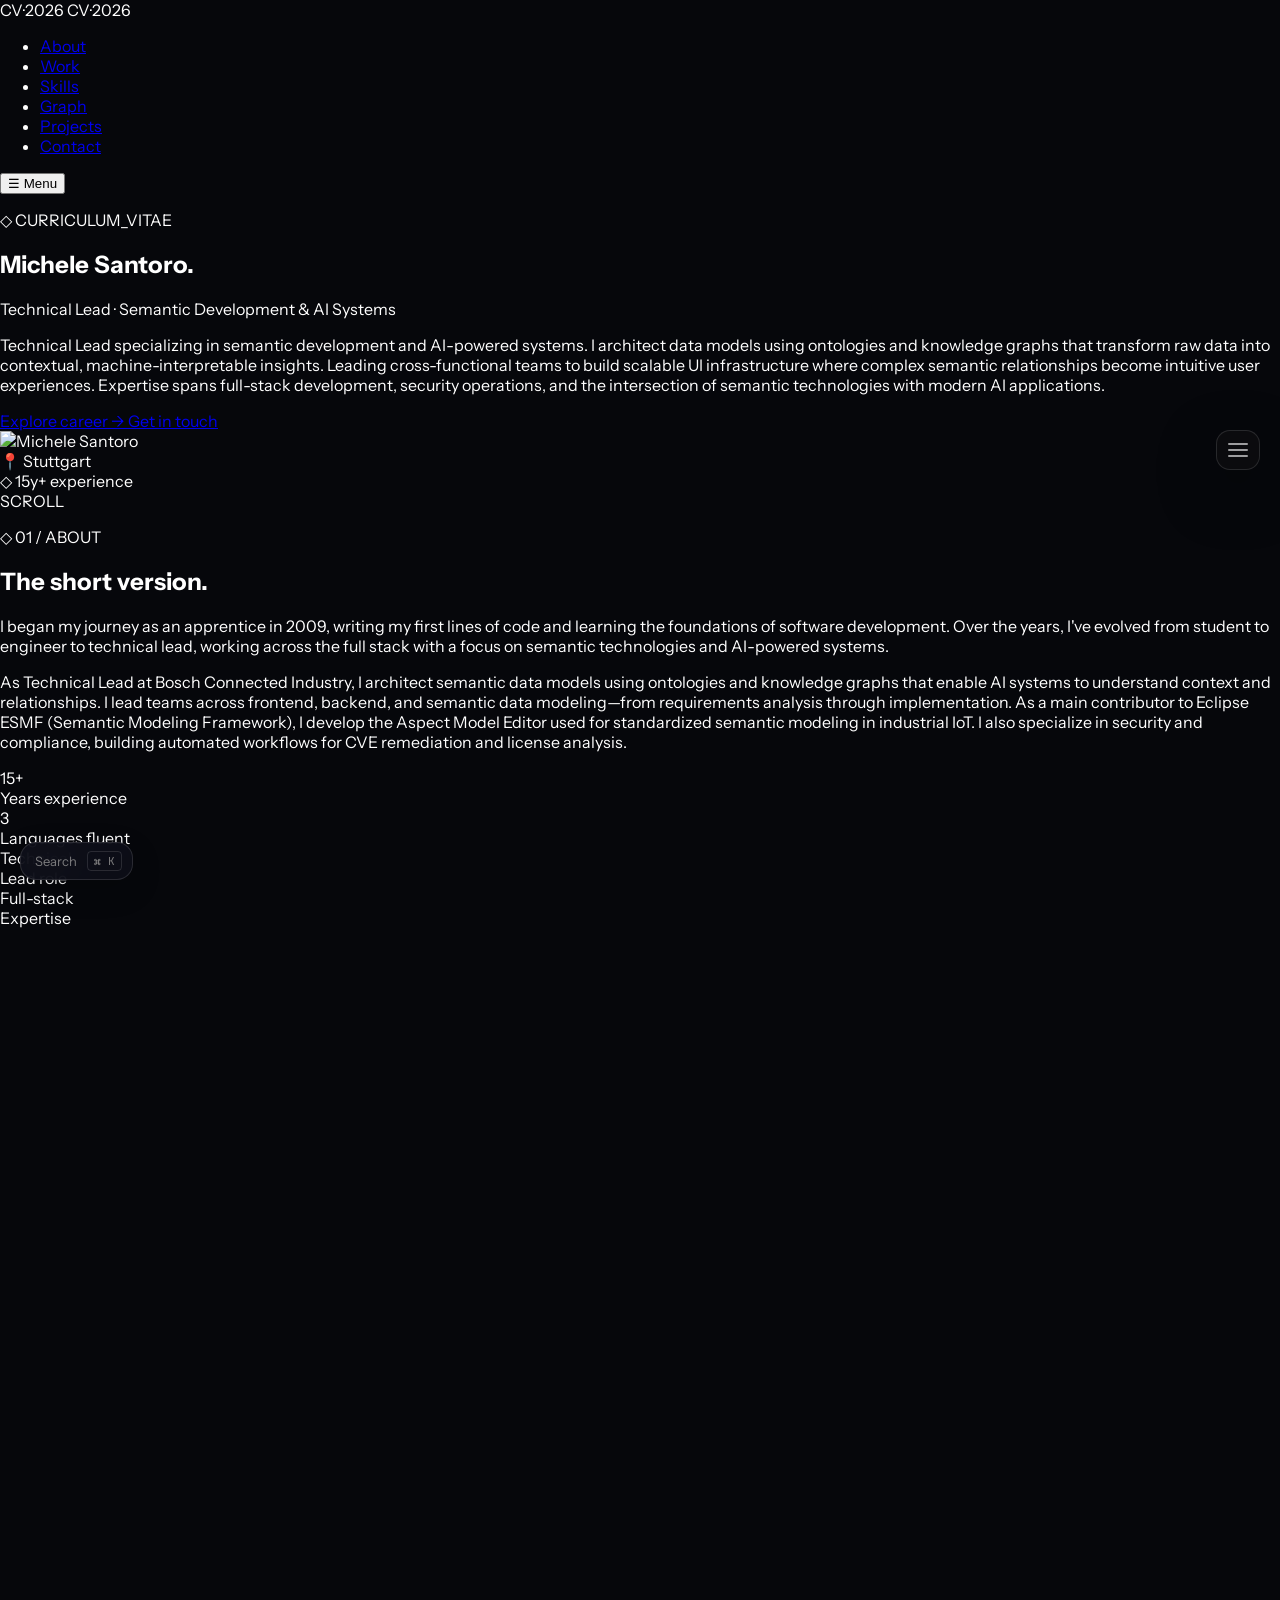
==== commit 38ab4390: "Add some new features into design" ====
--- a/aurora/index.html
+++ b/aurora/index.html
@@ -1,7 +1,207 @@
-<!DOCTYPE html><html lang="en"> <head><meta charset="UTF-8"><meta name="viewport" content="width=device-width, initial-scale=1"><title>Aurora — CV Portfolio</title><link rel="icon" type="image/svg+xml" href="/favicon.svg"><meta name="astro-view-transitions-enabled" content="true"><meta name="astro-view-transitions-fallback" content="animate"><script type="module" src="/life-in-code/_astro/ClientRouter.astro_astro_type_script_index_0_lang.j56hQv-j.js"></script><link rel="preconnect" href="https://fonts.googleapis.com"><link rel="preconnect" href="https://fonts.gstatic.com" crossorigin><link href="https://fonts.googleapis.com/css2?family=Instrument+Serif:ital@0;1&family=Instrument+Sans:wght@400;500;600&family=JetBrains+Mono:wght@400;500;600;700&display=swap" rel="stylesheet"><style>.astro-route-announcer{position:absolute;left:0;top:0;clip:rect(0 0 0 0);clip-path:inset(50%);overflow:hidden;white-space:nowrap;width:1px;height:1px}*,*:before,*:after{box-sizing:border-box}html,body{margin:0;padding:0;min-height:100%}body{font-family:Instrument Sans,system-ui,sans-serif;background:#06070b;color:#fff}::-webkit-scrollbar{width:8px}::-webkit-scrollbar-track{background:#00000026}::-webkit-scrollbar-thumb{background:#ffffff1f;border-radius:4px}::-webkit-scrollbar-thumb:hover{background:#ffffff38}a{-webkit-tap-highlight-color:transparent}@keyframes pulseLine{0%,to{opacity:.4;transform:scaleX(.7)}50%{opacity:1;transform:scaleX(1)}}@media(max-width:768px){.concept-switcher{inset:auto 10px 10px!important;transform:none!important;flex-direction:row!important;justify-content:center!important;padding:8px!important;gap:4px!important;border-radius:12px!important}.concept-button{min-width:auto!important;flex:1 1 0!important;flex-direction:column!important;padding:8px 6px!important;gap:6px!important;font-size:11px!important;min-height:44px!important}.concept-button>div:first-child{width:14px!important;height:14px!important}.concept-button>div:last-child>div:first-child{font-size:11px!important}.concept-button>div:last-child>div:last-child{font-size:8px!important;display:none!important}}@media(max-width:480px){.concept-button>div:last-child>div:first-child{font-size:10px!important}}
+<!DOCTYPE html><html lang="en"> <head><meta charset="UTF-8"><meta name="viewport" content="width=device-width, initial-scale=1"><title>Aurora — CV Portfolio</title><link rel="icon" type="image/svg+xml" href="/favicon.svg"><meta name="astro-view-transitions-enabled" content="true"><meta name="astro-view-transitions-fallback" content="animate"><script type="module" src="/life-in-code/_astro/ClientRouter.astro_astro_type_script_index_0_lang.j56hQv-j.js"></script><link rel="preconnect" href="https://fonts.googleapis.com"><link rel="preconnect" href="https://fonts.gstatic.com" crossorigin><link href="https://fonts.googleapis.com/css2?family=Instrument+Serif:ital@0;1&family=Instrument+Sans:wght@400;500;600&family=JetBrains+Mono:wght@400;500;600;700&display=swap" rel="stylesheet"><script>
+      // Morph the portrait between square (editorial/terminal) and round (aurora).
+      window.addEventListener("pagereveal", function (e) {
+        try {
+          if (!e.viewTransition || !window.navigation || !navigation.activation) return;
+          var from = navigation.activation.from && navigation.activation.from.url;
+          if (!from) return;
+          var isRound = function (u) { return /\/aurora\/?$/.test(new URL(u).pathname); };
+          var a = isRound(from), b = isRound(location.href);
+          if (a === b) return;
+          var root = document.documentElement;
+          root.setAttribute("data-vt-shape", b ? "to-round" : "to-square");
+          e.viewTransition.finished.finally(function () { root.removeAttribute("data-vt-shape"); });
+        } catch (err) {}
+      });
+    </script><style>.astro-route-announcer{position:absolute;left:0;top:0;clip:rect(0 0 0 0);clip-path:inset(50%);overflow:hidden;white-space:nowrap;width:1px;height:1px}@view-transition{navigation:auto}html:not([data-vt-deep]) h1.hero-name{view-transition-name:cv-name}html:not([data-vt-deep]) img[alt="Michele Santoro"]{view-transition-name:cv-portrait}.concept-switcher{view-transition-name:cv-switcher}::view-transition-group(*){animation-duration:.65s;animation-timing-function:cubic-bezier(.7,0,.2,1)}::view-transition-old(root){animation:.65s cubic-bezier(.7,0,.2,1) both cv-vt-recede}::view-transition-new(root){animation:.65s cubic-bezier(.7,0,.2,1) both cv-vt-reveal}::view-transition-old(cv-portrait),::view-transition-new(cv-portrait){height:100%;object-fit:cover;overflow:hidden}::view-transition-image-pair(cv-portrait){overflow:clip}html[data-vt-shape=to-round]::view-transition-image-pair(cv-portrait){animation:.65s cubic-bezier(.7,0,.2,1) both cv-vt-to-round}html[data-vt-shape=to-square]::view-transition-image-pair(cv-portrait){animation:.65s cubic-bezier(.7,0,.2,1) both cv-vt-to-square}@keyframes cv-vt-to-round{0%{border-radius:0}to{border-radius:50%}}@keyframes cv-vt-to-square{0%{border-radius:50%}to{border-radius:0}}@keyframes cv-vt-recede{to{transform:scale(.94);opacity:.4;filter:blur(4px)}}@keyframes cv-vt-reveal{0%{clip-path:circle(0% at calc(100% - 42px) 50%)}to{clip-path:circle(150% at calc(100% - 42px) 50%)}}@media(prefers-reduced-motion:reduce){::view-transition-group(*),::view-transition-old(*),::view-transition-new(*){animation:none!important}}*,*:before,*:after{box-sizing:border-box}html,body{margin:0;padding:0;min-height:100%;overflow-x:clip}body{width:100%;overflow-x:clip}body{font-family:Instrument Sans,system-ui,sans-serif;background:#06070b;color:#fff}html{scrollbar-width:none}::-webkit-scrollbar{width:0;height:0}a{-webkit-tap-highlight-color:transparent}@keyframes pulseLine{0%,to{opacity:.4;transform:scaleX(.7)}50%{opacity:1;transform:scaleX(1)}}@media(max-width:768px){.concept-switcher{inset:auto 10px 10px!important;transform:none!important;flex-direction:row!important;justify-content:center!important;padding:8px!important;gap:4px!important;border-radius:12px!important}.concept-button{min-width:auto!important;flex:1 1 0!important;flex-direction:column!important;padding:8px 6px!important;gap:6px!important;font-size:11px!important;min-height:44px!important}.concept-button>div:first-child{width:14px!important;height:14px!important}.concept-button>div:last-child>div:first-child{font-size:11px!important}.concept-button>div:last-child>div:last-child{font-size:8px!important;display:none!important}}@media(max-width:480px){.concept-button>div:last-child>div:first-child{font-size:10px!important}}
 </style>
-<link rel="stylesheet" href="/life-in-code/_astro/aurora@_@astro.N2WLSQ7i.css"></head> <body> <style>astro-island,astro-slot,astro-static-slot{display:contents}</style><script>(()=>{var e=async t=>{await(await t())()};(self.Astro||(self.Astro={})).load=e;window.dispatchEvent(new Event("astro:load"));})();</script><script>(()=>{var A=Object.defineProperty;var g=(i,o,a)=>o in i?A(i,o,{enumerable:!0,configurable:!0,writable:!0,value:a}):i[o]=a;var d=(i,o,a)=>g(i,typeof o!="symbol"?o+"":o,a);{let i={0:t=>m(t),1:t=>a(t),2:t=>new RegExp(t),3:t=>new Date(t),4:t=>new Map(a(t)),5:t=>new Set(a(t)),6:t=>BigInt(t),7:t=>new URL(t),8:t=>new Uint8Array(t),9:t=>new Uint16Array(t),10:t=>new Uint32Array(t),11:t=>Number.POSITIVE_INFINITY*t},o=t=>{let[l,e]=t;return l in i?i[l](e):void 0},a=t=>t.map(o),m=t=>typeof t!="object"||t===null?t:Object.fromEntries(Object.entries(t).map(([l,e])=>[l,o(e)]));class y extends HTMLElement{constructor(){super(...arguments);d(this,"Component");d(this,"hydrator");d(this,"hydrate",async()=>{var b;if(!this.hydrator||!this.isConnected)return;let e=(b=this.parentElement)==null?void 0:b.closest("astro-island[ssr]");if(e){e.addEventListener("astro:hydrate",this.hydrate,{once:!0});return}let c=this.querySelectorAll("astro-slot"),n={},h=this.querySelectorAll("template[data-astro-template]");for(let r of h){let s=r.closest(this.tagName);s!=null&&s.isSameNode(this)&&(n[r.getAttribute("data-astro-template")||"default"]=r.innerHTML,r.remove())}for(let r of c){let s=r.closest(this.tagName);s!=null&&s.isSameNode(this)&&(n[r.getAttribute("name")||"default"]=r.innerHTML)}let p;try{p=this.hasAttribute("props")?m(JSON.parse(this.getAttribute("props"))):{}}catch(r){let s=this.getAttribute("component-url")||"<unknown>",v=this.getAttribute("component-export");throw v&&(s+=` (export ${v})`),console.error(`[hydrate] Error parsing props for component ${s}`,this.getAttribute("props"),r),r}let u;await this.hydrator(this)(this.Component,p,n,{client:this.getAttribute("client")}),this.removeAttribute("ssr"),this.dispatchEvent(new CustomEvent("astro:hydrate"))});d(this,"unmount",()=>{this.isConnected||this.dispatchEvent(new CustomEvent("astro:unmount"))})}disconnectedCallback(){document.removeEventListener("astro:after-swap",this.unmount),document.addEventListener("astro:after-swap",this.unmount,{once:!0})}connectedCallback(){if(!this.hasAttribute("await-children")||document.readyState==="interactive"||document.readyState==="complete")this.childrenConnectedCallback();else{let e=()=>{document.removeEventListener("DOMContentLoaded",e),c.disconnect(),this.childrenConnectedCallback()},c=new MutationObserver(()=>{var n;((n=this.lastChild)==null?void 0:n.nodeType)===Node.COMMENT_NODE&&this.lastChild.nodeValue==="astro:end"&&(this.lastChild.remove(),e())});c.observe(this,{childList:!0}),document.addEventListener("DOMContentLoaded",e)}}async childrenConnectedCallback(){let e=this.getAttribute("before-hydration-url");e&&await import(e),this.start()}async start(){let e=JSON.parse(this.getAttribute("opts")),c=this.getAttribute("client");if(Astro[c]===void 0){window.addEventListener(`astro:${c}`,()=>this.start(),{once:!0});return}try{await Astro[c](async()=>{let n=this.getAttribute("renderer-url"),[h,{default:p}]=await Promise.all([import(this.getAttribute("component-url")),n?import(n):()=>()=>{}]),u=this.getAttribute("component-export")||"default";if(!u.includes("."))this.Component=h[u];else{this.Component=h;for(let f of u.split("."))this.Component=this.Component[f]}return this.hydrator=p,this.hydrate},e,this)}catch(n){console.error(`[astro-island] Error hydrating ${this.getAttribute("component-url")}`,n)}}attributeChangedCallback(){this.hydrate()}}d(y,"observedAttributes",["props"]),customElements.get("astro-island")||customElements.define("astro-island",y)}})();</script><astro-island uid="1KjNiC" prefix="r6" component-url="/life-in-code/_astro/ConceptSwitcher.BrDHfj6f.js" component-export="default" renderer-url="/life-in-code/_astro/client.Ca2KYLWg.js" props="{&quot;current&quot;:[0,&quot;aurora&quot;],&quot;data-astro-cid-zwgljzif&quot;:[0,true]}" ssr client="load" opts="{&quot;name&quot;:&quot;ConceptSwitcher&quot;,&quot;value&quot;:true}" await-children><div class="concept-switcher" style="position:fixed;top:50%;right:20px;transform:translateY(-50%);z-index:100;display:flex;flex-direction:column;gap:0;padding:12px;background:rgba(13,14,16,0.78);backdrop-filter:blur(20px) saturate(140%);-webkit-backdrop-filter:blur(20px) saturate(140%);border:1px solid rgba(255,255,255,0.12);border-radius:14px;box-shadow:0 20px 60px rgba(0,0,0,0.4);transition:all 300ms cubic-bezier(0.4, 0, 0.2, 1);cursor:pointer;width:44px;overflow:hidden"><div style="display:flex;flex-direction:column;gap:4px;align-items:center;justify-content:center"><div style="width:20px;height:2px;background:rgba(255,255,255,0.6);border-radius:1px"></div><div style="width:20px;height:2px;background:rgba(255,255,255,0.6);border-radius:1px"></div><div style="width:20px;height:2px;background:rgba(255,255,255,0.6);border-radius:1px"></div></div></div><!--astro:end--></astro-island> <div class="backdrop-gradient" aria-hidden="true" data-astro-cid-q3y7ufhu></div> <div class="backdrop-noise" aria-hidden="true" data-astro-cid-q3y7ufhu></div> <div class="backdrop-grid" aria-hidden="true" data-astro-cid-q3y7ufhu></div>  <div class="aurora-root" data-astro-cid-zwgljzif>  <nav id="aurora-nav" data-astro-cid-6i54zxcm> <!-- Status indicator --> <div class="nav-status" data-astro-cid-6i54zxcm> <span class="status-dot" data-astro-cid-6i54zxcm></span> <span class="status-text" data-astro-cid-6i54zxcm>CV·2026</span> <span class="status-text-short" data-astro-cid-6i54zxcm>CV·2026</span> </div> <!-- Desktop links --> <ul class="nav-links" role="list" data-astro-cid-6i54zxcm> <li data-astro-cid-6i54zxcm> <a href="#aurora-about" data-section="about" data-astro-cid-6i54zxcm> About </a> </li><li data-astro-cid-6i54zxcm> <a href="#aurora-experience" data-section="experience" data-astro-cid-6i54zxcm> Work </a> </li><li data-astro-cid-6i54zxcm> <a href="#aurora-skills" data-section="skills" data-astro-cid-6i54zxcm> Skills </a> </li><li data-astro-cid-6i54zxcm> <a href="#aurora-projects" data-section="projects" data-astro-cid-6i54zxcm> Projects </a> </li><li data-astro-cid-6i54zxcm> <a href="#aurora-contact" data-section="contact" data-astro-cid-6i54zxcm> Contact </a> </li> </ul> <!-- Mobile hamburger --> <button class="menu-btn" id="aurora-menu-btn" aria-label="Toggle navigation" data-astro-cid-6i54zxcm> <span class="menu-icon" data-astro-cid-6i54zxcm>☰</span> <span data-astro-cid-6i54zxcm> Menu</span> </button> <!-- Mobile dropdown (hidden by default) --> <div class="mobile-menu" id="aurora-mobile-menu" hidden data-astro-cid-6i54zxcm> <a href="#aurora-about" data-section="about" data-astro-cid-6i54zxcm> About </a><a href="#aurora-experience" data-section="experience" data-astro-cid-6i54zxcm> Work </a><a href="#aurora-skills" data-section="skills" data-astro-cid-6i54zxcm> Skills </a><a href="#aurora-projects" data-section="projects" data-astro-cid-6i54zxcm> Projects </a><a href="#aurora-contact" data-section="contact" data-astro-cid-6i54zxcm> Contact </a> </div> </nav> <script type="module">const o=document.querySelectorAll("[data-section]"),r=()=>{let e="";document.querySelectorAll("[id^='aurora-']:not(#aurora-nav)").forEach(t=>{t.getBoundingClientRect().top<200&&(e=t.id.replace("aurora-",""))}),o.forEach(t=>t.classList.toggle("active",t.dataset.section===e))};window.addEventListener("scroll",r,{passive:!0});r();o.forEach(e=>{e.addEventListener("click",t=>{t.preventDefault(),document.getElementById("aurora-"+e.dataset.section)?.scrollIntoView({behavior:"smooth"});const n=document.getElementById("aurora-mobile-menu");n&&(n.hidden=!0),document.querySelector(".menu-icon").textContent="☰"})});document.getElementById("aurora-menu-btn")?.addEventListener("click",()=>{const e=document.getElementById("aurora-mobile-menu");e.hidden=!e.hidden,document.querySelector(".menu-icon").textContent=e.hidden?"☰":"✕"});</script>  <section class="hero" data-astro-cid-tk36y7cf> <!-- Left: text content (fades + lifts on scroll via CSS) --> <div class="hero-left" data-astro-cid-tk36y7cf> <p class="eyebrow" data-astro-cid-tk36y7cf>◇ CURRICULUM_VITAE</p> <h1 class="hero-name" data-astro-cid-tk36y7cf> Michele Santoro<span class="accent" data-astro-cid-tk36y7cf>.</span> </h1> <p class="hero-role" data-astro-cid-tk36y7cf>Technical Lead · Semantic Development &amp; AI Systems</p> <p class="hero-summary" data-astro-cid-tk36y7cf>Technical Lead specializing in semantic development and AI-powered systems. I architect data models using ontologies and knowledge graphs that transform raw data into contextual, machine-interpretable insights. Leading cross-functional teams to build scalable UI infrastructure where complex semantic relationships become intuitive user experiences. Expertise spans full-stack development, security operations, and the intersection of semantic technologies with modern AI applications.</p> <div class="hero-actions" data-astro-cid-tk36y7cf> <a href="#aurora-experience" class="btn btn-primary" data-scroll="aurora-experience" data-astro-cid-tk36y7cf>
+<link rel="stylesheet" href="/life-in-code/_astro/aurora@_@astro.D0WCDbHt.css"></head> <body> <style>astro-island,astro-slot,astro-static-slot{display:contents}</style><script>(()=>{var e=async t=>{await(await t())()};(self.Astro||(self.Astro={})).load=e;window.dispatchEvent(new Event("astro:load"));})();</script><script>(()=>{var A=Object.defineProperty;var g=(i,o,a)=>o in i?A(i,o,{enumerable:!0,configurable:!0,writable:!0,value:a}):i[o]=a;var d=(i,o,a)=>g(i,typeof o!="symbol"?o+"":o,a);{let i={0:t=>m(t),1:t=>a(t),2:t=>new RegExp(t),3:t=>new Date(t),4:t=>new Map(a(t)),5:t=>new Set(a(t)),6:t=>BigInt(t),7:t=>new URL(t),8:t=>new Uint8Array(t),9:t=>new Uint16Array(t),10:t=>new Uint32Array(t),11:t=>Number.POSITIVE_INFINITY*t},o=t=>{let[l,e]=t;return l in i?i[l](e):void 0},a=t=>t.map(o),m=t=>typeof t!="object"||t===null?t:Object.fromEntries(Object.entries(t).map(([l,e])=>[l,o(e)]));class y extends HTMLElement{constructor(){super(...arguments);d(this,"Component");d(this,"hydrator");d(this,"hydrate",async()=>{var b;if(!this.hydrator||!this.isConnected)return;let e=(b=this.parentElement)==null?void 0:b.closest("astro-island[ssr]");if(e){e.addEventListener("astro:hydrate",this.hydrate,{once:!0});return}let c=this.querySelectorAll("astro-slot"),n={},h=this.querySelectorAll("template[data-astro-template]");for(let r of h){let s=r.closest(this.tagName);s!=null&&s.isSameNode(this)&&(n[r.getAttribute("data-astro-template")||"default"]=r.innerHTML,r.remove())}for(let r of c){let s=r.closest(this.tagName);s!=null&&s.isSameNode(this)&&(n[r.getAttribute("name")||"default"]=r.innerHTML)}let p;try{p=this.hasAttribute("props")?m(JSON.parse(this.getAttribute("props"))):{}}catch(r){let s=this.getAttribute("component-url")||"<unknown>",v=this.getAttribute("component-export");throw v&&(s+=` (export ${v})`),console.error(`[hydrate] Error parsing props for component ${s}`,this.getAttribute("props"),r),r}let u;await this.hydrator(this)(this.Component,p,n,{client:this.getAttribute("client")}),this.removeAttribute("ssr"),this.dispatchEvent(new CustomEvent("astro:hydrate"))});d(this,"unmount",()=>{this.isConnected||this.dispatchEvent(new CustomEvent("astro:unmount"))})}disconnectedCallback(){document.removeEventListener("astro:after-swap",this.unmount),document.addEventListener("astro:after-swap",this.unmount,{once:!0})}connectedCallback(){if(!this.hasAttribute("await-children")||document.readyState==="interactive"||document.readyState==="complete")this.childrenConnectedCallback();else{let e=()=>{document.removeEventListener("DOMContentLoaded",e),c.disconnect(),this.childrenConnectedCallback()},c=new MutationObserver(()=>{var n;((n=this.lastChild)==null?void 0:n.nodeType)===Node.COMMENT_NODE&&this.lastChild.nodeValue==="astro:end"&&(this.lastChild.remove(),e())});c.observe(this,{childList:!0}),document.addEventListener("DOMContentLoaded",e)}}async childrenConnectedCallback(){let e=this.getAttribute("before-hydration-url");e&&await import(e),this.start()}async start(){let e=JSON.parse(this.getAttribute("opts")),c=this.getAttribute("client");if(Astro[c]===void 0){window.addEventListener(`astro:${c}`,()=>this.start(),{once:!0});return}try{await Astro[c](async()=>{let n=this.getAttribute("renderer-url"),[h,{default:p}]=await Promise.all([import(this.getAttribute("component-url")),n?import(n):()=>()=>{}]),u=this.getAttribute("component-export")||"default";if(!u.includes("."))this.Component=h[u];else{this.Component=h;for(let f of u.split("."))this.Component=this.Component[f]}return this.hydrator=p,this.hydrate},e,this)}catch(n){console.error(`[astro-island] Error hydrating ${this.getAttribute("component-url")}`,n)}}attributeChangedCallback(){this.hydrate()}}d(y,"observedAttributes",["props"]),customElements.get("astro-island")||customElements.define("astro-island",y)}})();</script><astro-island uid="1KjNiC" prefix="r9" component-url="/life-in-code/_astro/ConceptSwitcher.Ch_gGb_w.js" component-export="default" renderer-url="/life-in-code/_astro/client.Ca2KYLWg.js" props="{&quot;current&quot;:[0,&quot;aurora&quot;],&quot;data-astro-cid-zwgljzif&quot;:[0,true]}" ssr client="load" opts="{&quot;name&quot;:&quot;ConceptSwitcher&quot;,&quot;value&quot;:true}" await-children><div class="concept-switcher" style="position:fixed;top:50%;right:20px;transform:translateY(-50%);z-index:100;display:flex;flex-direction:column;gap:0;padding:12px;background:rgba(13,14,16,0.78);backdrop-filter:blur(20px) saturate(140%);-webkit-backdrop-filter:blur(20px) saturate(140%);border:1px solid rgba(255,255,255,0.12);border-radius:14px;box-shadow:0 20px 60px rgba(0,0,0,0.4);transition:all 300ms cubic-bezier(0.4, 0, 0.2, 1);cursor:pointer;width:44px;overflow:hidden"><div style="display:flex;flex-direction:column;gap:4px;align-items:center;justify-content:center"><div style="width:20px;height:2px;background:rgba(255,255,255,0.6);border-radius:1px"></div><div style="width:20px;height:2px;background:rgba(255,255,255,0.6);border-radius:1px"></div><div style="width:20px;height:2px;background:rgba(255,255,255,0.6);border-radius:1px"></div></div></div><!--astro:end--></astro-island> <div class="backdrop-gradient" aria-hidden="true" data-astro-cid-q3y7ufhu></div> <div class="backdrop-noise" aria-hidden="true" data-astro-cid-q3y7ufhu></div> <div class="backdrop-grid" aria-hidden="true" data-astro-cid-q3y7ufhu></div>  <script>(()=>{var l=(n,t)=>{let i=async()=>{await(await n())()},e=typeof t.value=="object"?t.value:void 0,s={timeout:e==null?void 0:e.timeout};"requestIdleCallback"in window?window.requestIdleCallback(i,s):setTimeout(i,s.timeout||200)};(self.Astro||(self.Astro={})).idle=l;window.dispatchEvent(new Event("astro:idle"));})();</script><astro-island uid="Z1fHt6q" prefix="r10" component-url="/life-in-code/_astro/CommandPalette.uMxQyBrP.js" component-export="default" renderer-url="/life-in-code/_astro/client.Ca2KYLWg.js" props="{&quot;data&quot;:[0,{&quot;name&quot;:[0,&quot;Michele Santoro&quot;],&quot;role&quot;:[0,&quot;Technical Lead · Semantic Development &amp; AI Systems&quot;],&quot;location&quot;:[0,&quot;Stuttgart, Germany&quot;],&quot;email&quot;:[0,&quot;michele.santoro@de.bosch.com&quot;],&quot;summary&quot;:[0,&quot;Technical Lead specializing in semantic development and AI-powered systems. I architect data models using ontologies and knowledge graphs that transform raw data into contextual, machine-interpretable insights. Leading cross-functional teams to build scalable UI infrastructure where complex semantic relationships become intuitive user experiences. Expertise spans full-stack development, security operations, and the intersection of semantic technologies with modern AI applications.&quot;],&quot;about&quot;:[1,[[0,&quot;I began my journey as an apprentice in 2009, writing my first lines of code and learning the foundations of software development. Over the years, I&#39;ve evolved from student to engineer to technical lead, working across the full stack with a focus on semantic technologies and AI-powered systems.&quot;],[0,&quot;As Technical Lead at Bosch Connected Industry, I architect semantic data models using ontologies and knowledge graphs that enable AI systems to understand context and relationships. I lead teams across frontend, backend, and semantic data modeling—from requirements analysis through implementation. As a main contributor to Eclipse ESMF (Semantic Modeling Framework), I develop the Aspect Model Editor used for standardized semantic modeling in industrial IoT. I also specialize in security and compliance, building automated workflows for CVE remediation and license analysis.&quot;]]],&quot;stats&quot;:[1,[[0,{&quot;n&quot;:[0,&quot;15+&quot;],&quot;l&quot;:[0,&quot;Years experience&quot;]}],[0,{&quot;n&quot;:[0,&quot;3&quot;],&quot;l&quot;:[0,&quot;Languages fluent&quot;]}],[0,{&quot;n&quot;:[0,&quot;Technical&quot;],&quot;l&quot;:[0,&quot;Lead role&quot;]}],[0,{&quot;n&quot;:[0,&quot;Full-stack&quot;],&quot;l&quot;:[0,&quot;Expertise&quot;]}]]],&quot;experience&quot;:[1,[[0,{&quot;company&quot;:[0,&quot;Bosch Connected Industry&quot;],&quot;span&quot;:[0,&quot;Present&quot;],&quot;tenure&quot;:[0,&quot;2017 — Present&quot;],&quot;logo&quot;:[0,&quot;BOSCH&quot;],&quot;current&quot;:[0,true],&quot;roles&quot;:[1,[[0,{&quot;title&quot;:[0,&quot;Technical Lead — Semantic Development &amp; AI&quot;],&quot;type&quot;:[0,&quot;Full-time · Hybrid&quot;],&quot;period&quot;:[0,&quot;2017 — Present&quot;],&quot;location&quot;:[0,&quot;Stuttgart, DE&quot;],&quot;blurb&quot;:[0,&quot;Leading UI infrastructure and architecture for semantic applications that power AI systems. Building semantic data models using ontologies and knowledge graphs to make data contextual, interpretable, and ready for intelligent analysis. Managing cross-functional teams across frontend, backend, and semantic data modeling. Driving architectural decisions from requirements analysis through implementation, creating scalable solutions that bridge complex data relationships with intuitive user experiences.&quot;],&quot;skills&quot;:[1,[[0,&quot;Angular&quot;],[0,&quot;TypeScript&quot;],[0,&quot;Java&quot;],[0,&quot;Micronaut&quot;],[0,&quot;GraalVM&quot;],[0,&quot;Semantic Data Models&quot;],[0,&quot;Ontologies&quot;],[0,&quot;Knowledge Graphs&quot;],[0,&quot;AI Systems&quot;],[0,&quot;Databricks&quot;]]],&quot;highlight&quot;:[0,true]}]]]}],[0,{&quot;company&quot;:[0,&quot;Eclipse Foundation&quot;],&quot;span&quot;:[0,&quot;2 yrs&quot;],&quot;tenure&quot;:[0,&quot;2023 — Present&quot;],&quot;logo&quot;:[0,&quot;ECLIPSE&quot;],&quot;roles&quot;:[1,[[0,{&quot;title&quot;:[0,&quot;Main Contributor — ESMF Aspect Model Editor&quot;],&quot;type&quot;:[0,&quot;Open Source&quot;],&quot;period&quot;:[0,&quot;Jan 2023 — Present · 2+ yrs&quot;],&quot;location&quot;:[0,&quot;Remote&quot;],&quot;blurb&quot;:[0,&quot;Core contributor to Eclipse Semantic Modeling Framework (ESMF). Developing the Aspect Model Editor frontend and backend for semantic modeling, enabling visual creation and management of aspect models based on SAMM (Semantic Aspect Meta Model). Contributing to the broader ESMF ecosystem for semantic data modeling in industrial and IoT contexts.&quot;],&quot;skills&quot;:[1,[[0,&quot;Angular&quot;],[0,&quot;Java&quot;],[0,&quot;Semantic Modeling&quot;],[0,&quot;SAMM&quot;],[0,&quot;RDF/OWL&quot;],[0,&quot;Open Source&quot;]]]}]]]}],[0,{&quot;company&quot;:[0,&quot;Student &amp; Early Career&quot;],&quot;span&quot;:[0,&quot;7 yrs&quot;],&quot;tenure&quot;:[0,&quot;2009 — 2016&quot;],&quot;logo&quot;:[0,&quot;EDU&quot;],&quot;roles&quot;:[1,[[0,{&quot;title&quot;:[0,&quot;Student — Business Informatics&quot;],&quot;type&quot;:[0,&quot;University&quot;],&quot;period&quot;:[0,&quot;2012 — 2016 · 4 yrs&quot;],&quot;location&quot;:[0,&quot;Hochschule Heilbronn, DE&quot;],&quot;blurb&quot;:[0,&quot;Pursued B.Sc. in Business Informatics at Hochschule Heilbronn, combining technical software development skills with business process understanding. Member of connect.IT Heilbronn-Franken e.V. (2015-2017).&quot;],&quot;skills&quot;:[1,[[0,&quot;Software Engineering&quot;],[0,&quot;Business Process&quot;],[0,&quot;SAP ERP&quot;]]]}],[0,{&quot;title&quot;:[0,&quot;Apprentice — IT Specialist&quot;],&quot;type&quot;:[0,&quot;Apprenticeship&quot;],&quot;period&quot;:[0,&quot;2009 — 2012 · 3 yrs&quot;],&quot;location&quot;:[0,&quot;Germany&quot;],&quot;blurb&quot;:[0,&quot;Completed dual education as staatlich geprüften Wirtschaftsassistenten (state-certified business assistant), combining vocational training with hands-on IT experience. First steps into professional software development.&quot;],&quot;skills&quot;:[1,[[0,&quot;Java&quot;],[0,&quot;SQL&quot;],[0,&quot;Web Development&quot;],[0,&quot;Business IT&quot;]]]}]]]}]]],&quot;education&quot;:[1,[[0,{&quot;school&quot;:[0,&quot;Hochschule Heilbronn&quot;],&quot;degree&quot;:[0,&quot;B.Sc. Business Informatics&quot;],&quot;years&quot;:[0,&quot;2012 — 2016&quot;],&quot;extra&quot;:[0,&quot;Hochschule für Technik und Wirtschaft&quot;]}],[0,{&quot;school&quot;:[0,&quot;Vocational Education&quot;],&quot;degree&quot;:[0,&quot;Staatlich geprüften Wirtschaftsassistenten&quot;],&quot;years&quot;:[0,&quot;2009 — 2012&quot;],&quot;extra&quot;:[0,&quot;Certified Business IT Specialist&quot;]}],[0,{&quot;school&quot;:[0,&quot;Secondary Education&quot;],&quot;degree&quot;:[0,&quot;Technical &amp; Business Studies&quot;],&quot;years&quot;:[0,&quot;2007 — 2009&quot;]}]]],&quot;skills&quot;:[0,{&quot;Semantic &amp; AI&quot;:[1,[[0,{&quot;n&quot;:[0,&quot;Semantic Data Models&quot;],&quot;v&quot;:[0,92]}],[0,{&quot;n&quot;:[0,&quot;Ontologies &amp; RDF/OWL&quot;],&quot;v&quot;:[0,90]}],[0,{&quot;n&quot;:[0,&quot;Knowledge Graphs&quot;],&quot;v&quot;:[0,88]}],[0,{&quot;n&quot;:[0,&quot;AI System Architecture&quot;],&quot;v&quot;:[0,85]}]]],&quot;Frontend&quot;:[1,[[0,{&quot;n&quot;:[0,&quot;Angular&quot;],&quot;v&quot;:[0,90]}],[0,{&quot;n&quot;:[0,&quot;TypeScript&quot;],&quot;v&quot;:[0,88]}],[0,{&quot;n&quot;:[0,&quot;JavaScript&quot;],&quot;v&quot;:[0,92]}],[0,{&quot;n&quot;:[0,&quot;React&quot;],&quot;v&quot;:[0,75]}],[0,{&quot;n&quot;:[0,&quot;UI/UX Architecture&quot;],&quot;v&quot;:[0,85]}]]],&quot;Backend &amp; Frameworks&quot;:[1,[[0,{&quot;n&quot;:[0,&quot;Java&quot;],&quot;v&quot;:[0,82]}],[0,{&quot;n&quot;:[0,&quot;Spring Framework&quot;],&quot;v&quot;:[0,76]}],[0,{&quot;n&quot;:[0,&quot;Micronaut&quot;],&quot;v&quot;:[0,80]}],[0,{&quot;n&quot;:[0,&quot;GraalVM&quot;],&quot;v&quot;:[0,75]}],[0,{&quot;n&quot;:[0,&quot;Node.js&quot;],&quot;v&quot;:[0,72]}],[0,{&quot;n&quot;:[0,&quot;Python&quot;],&quot;v&quot;:[0,70]}]]],&quot;Data &amp; Databricks&quot;:[1,[[0,{&quot;n&quot;:[0,&quot;Databricks Lakehouse&quot;],&quot;v&quot;:[0,85],&quot;since&quot;:[0,2024]}],[0,{&quot;n&quot;:[0,&quot;Databricks Apps&quot;],&quot;v&quot;:[0,84],&quot;since&quot;:[0,2024]}],[0,{&quot;n&quot;:[0,&quot;Unity Catalog&quot;],&quot;v&quot;:[0,80],&quot;since&quot;:[0,2024]}],[0,{&quot;n&quot;:[0,&quot;Delta Lake&quot;],&quot;v&quot;:[0,80],&quot;since&quot;:[0,2024]}],[0,{&quot;n&quot;:[0,&quot;Apache Spark / PySpark&quot;],&quot;v&quot;:[0,75],&quot;since&quot;:[0,2024]}],[0,{&quot;n&quot;:[0,&quot;Lakeflow Jobs &amp; Pipelines&quot;],&quot;v&quot;:[0,76],&quot;since&quot;:[0,2024]}],[0,{&quot;n&quot;:[0,&quot;Databricks SQL&quot;],&quot;v&quot;:[0,78],&quot;since&quot;:[0,2024]}],[0,{&quot;n&quot;:[0,&quot;MLflow &amp; Mosaic AI&quot;],&quot;v&quot;:[0,72],&quot;since&quot;:[0,2024]}],[0,{&quot;n&quot;:[0,&quot;Databricks Asset Bundles&quot;],&quot;v&quot;:[0,74],&quot;since&quot;:[0,2024]}]]],&quot;DevOps &amp; CI/CD&quot;:[1,[[0,{&quot;n&quot;:[0,&quot;Azure DevOps&quot;],&quot;v&quot;:[0,85]}],[0,{&quot;n&quot;:[0,&quot;GitHub Actions&quot;],&quot;v&quot;:[0,82]}],[0,{&quot;n&quot;:[0,&quot;GitHub&quot;],&quot;v&quot;:[0,88]}],[0,{&quot;n&quot;:[0,&quot;Jenkins&quot;],&quot;v&quot;:[0,72]}],[0,{&quot;n&quot;:[0,&quot;Terraform&quot;],&quot;v&quot;:[0,75]}]]],&quot;Security &amp; Compliance&quot;:[1,[[0,{&quot;n&quot;:[0,&quot;CVE Analysis &amp; Fixing&quot;],&quot;v&quot;:[0,85]}],[0,{&quot;n&quot;:[0,&quot;License Compliance&quot;],&quot;v&quot;:[0,88]}],[0,{&quot;n&quot;:[0,&quot;Security Auditing&quot;],&quot;v&quot;:[0,82]}],[0,{&quot;n&quot;:[0,&quot;Dependency Management&quot;],&quot;v&quot;:[0,86]}]]]}],&quot;projects&quot;:[1,[[0,{&quot;title&quot;:[0,&quot;Semantic AI Platform for Manufacturing&quot;],&quot;kind&quot;:[0,&quot;AI &amp; Knowledge Graphs · Current&quot;],&quot;blurb&quot;:[0,&quot;Leading the architecture of semantic data models using ontologies and knowledge graphs to power AI-driven manufacturing intelligence. Building UI infrastructure that transforms complex semantic relationships into intuitive interfaces, enabling both machines and users to understand context and make intelligent decisions.&quot;],&quot;tags&quot;:[1,[[0,&quot;Ontologies&quot;],[0,&quot;Knowledge Graphs&quot;],[0,&quot;AI&quot;],[0,&quot;Angular&quot;]]]}],[0,{&quot;title&quot;:[0,&quot;Security &amp; Compliance Automation&quot;],&quot;kind&quot;:[0,&quot;DevSecOps · Current&quot;],&quot;blurb&quot;:[0,&quot;Implementing automated security workflows for license analysis, CVE detection and remediation. Building CI/CD pipelines with Azure DevOps and GitHub Actions to ensure compliance and security across the development lifecycle.&quot;],&quot;tags&quot;:[1,[[0,&quot;Azure DevOps&quot;],[0,&quot;GitHub Actions&quot;],[0,&quot;CVE Analysis&quot;]]]}],[0,{&quot;title&quot;:[0,&quot;Eclipse ESMF Aspect Model Editor&quot;],&quot;kind&quot;:[0,&quot;Open Source · 2023–Present&quot;],&quot;blurb&quot;:[0,&quot;Main contributor to Eclipse Semantic Modeling Framework (ESMF) projects, developing both frontend and backend of the Aspect Model Editor. Building visual tooling for creating and managing semantic aspect models based on SAMM (Semantic Aspect Meta Model), enabling standardized semantic data modeling for industrial IoT and connected systems.&quot;],&quot;tags&quot;:[1,[[0,&quot;ESMF&quot;],[0,&quot;SAMM&quot;],[0,&quot;Angular&quot;],[0,&quot;Java&quot;],[0,&quot;Semantic Modeling&quot;]]]}],[0,{&quot;title&quot;:[0,&quot;Semantic Data Integration Platform&quot;],&quot;kind&quot;:[0,&quot;Enterprise · Bosch&quot;],&quot;blurb&quot;:[0,&quot;Developing solutions for integrating heterogeneous data sources using semantic standards and ontologies. Enabling seamless information flow across manufacturing and business systems with contextual understanding.&quot;],&quot;tags&quot;:[1,[[0,&quot;RDF/OWL&quot;],[0,&quot;Data Integration&quot;],[0,&quot;Ontologies&quot;]]]}]]]}],&quot;concept&quot;:[0,&quot;aurora&quot;],&quot;data-astro-cid-zwgljzif&quot;:[0,true]}" ssr client="idle" opts="{&quot;name&quot;:&quot;CommandPalette&quot;,&quot;value&quot;:true}" await-children><div class="cp cp-aurora" style="--cp-bg:rgba(14,15,24,0.92);--cp-fg:#e8e6e0;--cp-muted:rgba(232,230,224,0.5);--cp-border:rgba(255,255,255,0.12);--cp-accent:oklch(70% 0.16 280);--cp-active:rgba(140,120,255,0.16);--cp-font:&#x27;Instrument Sans&#x27;, system-ui, sans-serif;--cp-radius:16px;--cp-overlay:rgba(3,4,8,0.6)"><button class="cp-trigger" aria-label="Open command palette"><span>Search</span><kbd>⌘<!-- --> K</kbd></button><style>
+        .cp { font-family: var(--cp-font); }
+        .cp-trigger {
+          position: fixed; left: 20px; bottom: 20px; z-index: 90;
+          display: inline-flex; align-items: center; gap: 10px;
+          padding: 8px 10px 8px 14px; border-radius: var(--cp-radius);
+          background: var(--cp-bg); color: var(--cp-muted); border: 1px solid var(--cp-border);
+          font: 13px var(--cp-font); cursor: pointer;
+          backdrop-filter: blur(14px); -webkit-backdrop-filter: blur(14px);
+          box-shadow: 0 10px 30px rgba(0,0,0,0.18);
+          transition: color 200ms, border-color 200ms, transform 200ms;
+        }
+        .cp-trigger:hover { color: var(--cp-fg); border-color: var(--cp-accent); transform: translateY(-1px); }
+        .cp-trigger kbd, .cp-esc {
+          font: 11px 'JetBrains Mono', monospace; padding: 2px 6px; border-radius: 4px;
+          border: 1px solid var(--cp-border); color: var(--cp-muted);
+        }
+        @media (max-width: 768px) { .cp-trigger { display: none; } }
+
+        .cp-overlay {
+          position: fixed; inset: 0; z-index: 1000; background: var(--cp-overlay);
+          backdrop-filter: blur(4px); -webkit-backdrop-filter: blur(4px);
+          display: flex; align-items: flex-start; justify-content: center; padding: 12vh 16px 16px;
+          animation: cp-fade 160ms ease-out;
+        }
+        .cp-dialog {
+          width: min(640px, 100%); max-height: 70vh; display: flex; flex-direction: column;
+          background: var(--cp-bg); color: var(--cp-fg); border: 1px solid var(--cp-border);
+          border-radius: var(--cp-radius); overflow: hidden;
+          box-shadow: 0 30px 80px rgba(0,0,0,0.45);
+          backdrop-filter: blur(24px) saturate(140%); -webkit-backdrop-filter: blur(24px) saturate(140%);
+          animation: cp-pop 200ms cubic-bezier(.2,.9,.3,1.2);
+        }
+        .cp-input-row { display: flex; align-items: center; gap: 12px; padding: 16px 18px; border-bottom: 1px solid var(--cp-border); }
+        .cp-prompt { color: var(--cp-accent); font-size: 18px; }
+        .cp-input-row input {
+          flex: 1; min-width: 0; background: transparent; border: 0; outline: 0;
+          color: var(--cp-fg); font: 17px var(--cp-font);
+        }
+        .cp-input-row input::placeholder { color: var(--cp-muted); }
+        .cp-list { list-style: none; margin: 0; padding: 6px; overflow-y: auto; }
+        .cp-list li {
+          display: flex; align-items: center; gap: 14px; padding: 10px 12px; cursor: pointer;
+          border-radius: calc(var(--cp-radius) - 4px);
+        }
+        .cp-list li.is-active { background: var(--cp-active); }
+        .cp-list li.is-active .cp-enter { opacity: 1; }
+        .cp-kind {
+          flex: 0 0 76px; font: 10px 'JetBrains Mono', monospace; letter-spacing: .12em;
+          text-transform: uppercase; color: var(--cp-accent);
+        }
+        .cp-text { display: flex; flex-direction: column; min-width: 0; flex: 1; }
+        .cp-title { font-size: 15px; white-space: nowrap; overflow: hidden; text-overflow: ellipsis; }
+        .cp-sub { font-size: 12px; color: var(--cp-muted); white-space: nowrap; overflow: hidden; text-overflow: ellipsis; }
+        .cp-enter { opacity: 0; color: var(--cp-muted); }
+        .cp-empty { color: var(--cp-muted); padding: 18px 12px !important; cursor: default !important; }
+        .cp-footer {
+          display: flex; gap: 18px; padding: 10px 18px; border-top: 1px solid var(--cp-border);
+          font: 11px 'JetBrains Mono', monospace; color: var(--cp-muted);
+        }
+        .cp-toast {
+          position: fixed; left: 50%; bottom: 32px; translate: -50% 0; z-index: 1001;
+          background: var(--cp-bg); color: var(--cp-fg); border: 1px solid var(--cp-accent);
+          border-radius: var(--cp-radius); padding: 10px 16px; font-size: 13px;
+          animation: cp-pop 200ms ease-out;
+        }
+        @keyframes cp-fade { from { opacity: 0 } }
+        @keyframes cp-pop { from { opacity: 0; transform: translateY(-8px) scale(.98) } }
+        @media (prefers-reduced-motion: reduce) {
+          .cp-overlay, .cp-dialog, .cp-toast { animation: none; }
+        }
+      </style></div><!--astro:end--></astro-island> <div class="aurora-root" data-astro-cid-zwgljzif>  <astro-island uid="Z1bRplb" prefix="r11" component-url="/life-in-code/_astro/AuroraField.BUD0203H.js" component-export="AuroraField" renderer-url="/life-in-code/_astro/client.Ca2KYLWg.js" props="{&quot;data-astro-cid-zwgljzif&quot;:[0,true]}" ssr client="idle" opts="{&quot;name&quot;:&quot;AuroraField&quot;,&quot;value&quot;:true}" await-children><canvas aria-hidden="true" style="position:fixed;inset:0;width:100vw;height:100vh;pointer-events:none;z-index:1;opacity:0;transition:opacity 1200ms ease"></canvas><!--astro:end--></astro-island>  <nav id="aurora-nav" data-astro-cid-6i54zxcm> <!-- Status indicator --> <div class="nav-status" data-astro-cid-6i54zxcm> <span class="status-dot" data-astro-cid-6i54zxcm></span> <span class="status-text" data-astro-cid-6i54zxcm>CV·2026</span> <span class="status-text-short" data-astro-cid-6i54zxcm>CV·2026</span> </div> <!-- Desktop links --> <ul class="nav-links" role="list" data-astro-cid-6i54zxcm> <li data-astro-cid-6i54zxcm> <a href="#aurora-about" data-section="about" data-astro-cid-6i54zxcm> About </a> </li><li data-astro-cid-6i54zxcm> <a href="#aurora-experience" data-section="experience" data-astro-cid-6i54zxcm> Work </a> </li><li data-astro-cid-6i54zxcm> <a href="#aurora-skills" data-section="skills" data-astro-cid-6i54zxcm> Skills </a> </li><li data-astro-cid-6i54zxcm> <a href="#aurora-graph" data-section="graph" data-astro-cid-6i54zxcm> Graph </a> </li><li data-astro-cid-6i54zxcm> <a href="#aurora-projects" data-section="projects" data-astro-cid-6i54zxcm> Projects </a> </li><li data-astro-cid-6i54zxcm> <a href="#aurora-contact" data-section="contact" data-astro-cid-6i54zxcm> Contact </a> </li> </ul> <!-- Mobile hamburger --> <button class="menu-btn" id="aurora-menu-btn" aria-label="Toggle navigation" data-astro-cid-6i54zxcm> <span class="menu-icon" data-astro-cid-6i54zxcm>☰</span> <span data-astro-cid-6i54zxcm> Menu</span> </button> <!-- Mobile dropdown (hidden by default) --> <div class="mobile-menu" id="aurora-mobile-menu" hidden data-astro-cid-6i54zxcm> <a href="#aurora-about" data-section="about" data-astro-cid-6i54zxcm> About </a><a href="#aurora-experience" data-section="experience" data-astro-cid-6i54zxcm> Work </a><a href="#aurora-skills" data-section="skills" data-astro-cid-6i54zxcm> Skills </a><a href="#aurora-graph" data-section="graph" data-astro-cid-6i54zxcm> Graph </a><a href="#aurora-projects" data-section="projects" data-astro-cid-6i54zxcm> Projects </a><a href="#aurora-contact" data-section="contact" data-astro-cid-6i54zxcm> Contact </a> </div> </nav> <script type="module">const o=document.querySelectorAll("[data-section]"),r=()=>{let e="";document.querySelectorAll("[id^='aurora-']:not(#aurora-nav)").forEach(t=>{t.getBoundingClientRect().top<200&&(e=t.id.replace("aurora-",""))}),o.forEach(t=>t.classList.toggle("active",t.dataset.section===e))};window.addEventListener("scroll",r,{passive:!0});r();o.forEach(e=>{e.addEventListener("click",t=>{t.preventDefault(),document.getElementById("aurora-"+e.dataset.section)?.scrollIntoView({behavior:"smooth"});const n=document.getElementById("aurora-mobile-menu");n&&(n.hidden=!0),document.querySelector(".menu-icon").textContent="☰"})});document.getElementById("aurora-menu-btn")?.addEventListener("click",()=>{const e=document.getElementById("aurora-mobile-menu");e.hidden=!e.hidden,document.querySelector(".menu-icon").textContent=e.hidden?"☰":"✕"});</script>  <section class="hero" data-astro-cid-tk36y7cf> <!-- Left: text content (fades + lifts on scroll via CSS) --> <div class="hero-left" data-astro-cid-tk36y7cf> <p class="eyebrow" data-astro-cid-tk36y7cf>◇ CURRICULUM_VITAE</p> <h1 class="hero-name" data-astro-cid-tk36y7cf> Michele Santoro<span class="accent" data-astro-cid-tk36y7cf>.</span> </h1> <p class="hero-role" data-astro-cid-tk36y7cf>Technical Lead · Semantic Development &amp; AI Systems</p> <p class="hero-summary" data-astro-cid-tk36y7cf>Technical Lead specializing in semantic development and AI-powered systems. I architect data models using ontologies and knowledge graphs that transform raw data into contextual, machine-interpretable insights. Leading cross-functional teams to build scalable UI infrastructure where complex semantic relationships become intuitive user experiences. Expertise spans full-stack development, security operations, and the intersection of semantic technologies with modern AI applications.</p> <div class="hero-actions" data-astro-cid-tk36y7cf> <a href="#aurora-experience" class="btn btn-primary" data-scroll="aurora-experience" data-astro-cid-tk36y7cf>
 Explore career →
 </a> <a href="#aurora-contact" class="btn btn-secondary" data-scroll="aurora-contact" data-astro-cid-tk36y7cf>
 Get in touch
-</a> </div> </div> <!-- Right: orbital portrait (rotates on scroll via CSS) --> <div class="hero-right" data-astro-cid-tk36y7cf> <div class="orbital" data-astro-cid-tk36y7cf> <!-- Outer ring with orbiting dots --> <div class="orbital-ring orbital-ring--outer" data-astro-cid-tk36y7cf> <div class="orbital-dot orbital-dot--highlight" style="--angle: 0deg" data-astro-cid-tk36y7cf></div><div class="orbital-dot" style="--angle: 60deg" data-astro-cid-tk36y7cf></div><div class="orbital-dot" style="--angle: 120deg" data-astro-cid-tk36y7cf></div><div class="orbital-dot" style="--angle: 180deg" data-astro-cid-tk36y7cf></div><div class="orbital-dot" style="--angle: 240deg" data-astro-cid-tk36y7cf></div><div class="orbital-dot" style="--angle: 300deg" data-astro-cid-tk36y7cf></div> </div> <!-- Inner dashed ring (counter-rotates) --> <div class="orbital-ring orbital-ring--inner" data-astro-cid-tk36y7cf></div> <!-- Ambient glow --> <div class="orbital-glow" data-astro-cid-tk36y7cf></div> <!-- Portrait placeholder --> <div class="portrait" data-astro-cid-tk36y7cf> <img src="/life-in-codeprofile.webp" alt="Michele Santoro" class="portrait-img" data-astro-cid-tk36y7cf> </div> <!-- Info badges (desktop only) --> <div class="badge badge--location" data-astro-cid-tk36y7cf>📍 Stuttgart</div> <div class="badge badge--years" data-astro-cid-tk36y7cf>◇ 15y+ experience</div> </div> </div> <!-- Scroll indicator (desktop only) --> <div class="scroll-indicator" aria-hidden="true" data-astro-cid-tk36y7cf> <div class="scroll-line" data-astro-cid-tk36y7cf></div> <span data-astro-cid-tk36y7cf>SCROLL</span> </div> </section> <script type="module">document.querySelectorAll("[data-scroll]").forEach(e=>{e.addEventListener("click",t=>{t.preventDefault(),document.getElementById(e.dataset.scroll)?.scrollIntoView({behavior:"smooth"})})});</script>  <section id="aurora-about" class="section reveal" data-astro-cid-oexbkyfe> <p class="eyebrow" data-astro-cid-oexbkyfe>◇ 01 / ABOUT</p> <h2 class="section-title" data-astro-cid-oexbkyfe>The short version.</h2> <div class="about-grid" data-astro-cid-oexbkyfe> <!-- Bio paragraphs --> <div class="bio" data-astro-cid-oexbkyfe> <p class="bio-para" data-astro-cid-oexbkyfe>I began my journey as an apprentice in 2009, writing my first lines of code and learning the foundations of software development. Over the years, I&#39;ve evolved from student to engineer to technical lead, working across the full stack with a focus on semantic technologies and AI-powered systems.</p><p class="bio-para" data-astro-cid-oexbkyfe>As Technical Lead at Bosch Connected Industry, I architect semantic data models using ontologies and knowledge graphs that enable AI systems to understand context and relationships. I lead teams across frontend, backend, and semantic data modeling—from requirements analysis through implementation. As a main contributor to Eclipse ESMF (Semantic Modeling Framework), I develop the Aspect Model Editor used for standardized semantic modeling in industrial IoT. I also specialize in security and compliance, building automated workflows for CVE remediation and license analysis.</p> </div> <!-- Stats grid --> <div class="stats-grid" data-astro-cid-oexbkyfe> <div class="stat-card" data-astro-cid-oexbkyfe> <div class="stat-number" data-astro-cid-oexbkyfe>15+</div> <div class="stat-label" data-astro-cid-oexbkyfe>Years experience</div> </div><div class="stat-card" data-astro-cid-oexbkyfe> <div class="stat-number" data-astro-cid-oexbkyfe>3</div> <div class="stat-label" data-astro-cid-oexbkyfe>Languages fluent</div> </div><div class="stat-card" data-astro-cid-oexbkyfe> <div class="stat-number" data-astro-cid-oexbkyfe>Technical</div> <div class="stat-label" data-astro-cid-oexbkyfe>Lead role</div> </div><div class="stat-card" data-astro-cid-oexbkyfe> <div class="stat-number" data-astro-cid-oexbkyfe>Full-stack</div> <div class="stat-label" data-astro-cid-oexbkyfe>Expertise</div> </div> </div> </div> </section>  <script>(()=>{var a=(s,i,o)=>{let r=async()=>{await(await s())()},t=typeof i.value=="object"?i.value:void 0,c={rootMargin:t==null?void 0:t.rootMargin},n=new IntersectionObserver(e=>{for(let l of e)if(l.isIntersecting){n.disconnect(),r();break}},c);for(let e of o.children)n.observe(e)};(self.Astro||(self.Astro={})).visible=a;window.dispatchEvent(new Event("astro:visible"));})();</script><astro-island uid="OX6qz" prefix="r7" component-url="/life-in-code/_astro/Experience.Bbhlldt0.js" component-export="AuroraExperience" renderer-url="/life-in-code/_astro/client.Ca2KYLWg.js" props="{&quot;data&quot;:[0,{&quot;name&quot;:[0,&quot;Michele Santoro&quot;],&quot;role&quot;:[0,&quot;Technical Lead · Semantic Development &amp; AI Systems&quot;],&quot;location&quot;:[0,&quot;Stuttgart, Germany&quot;],&quot;email&quot;:[0,&quot;michele.santoro@de.bosch.com&quot;],&quot;summary&quot;:[0,&quot;Technical Lead specializing in semantic development and AI-powered systems. I architect data models using ontologies and knowledge graphs that transform raw data into contextual, machine-interpretable insights. Leading cross-functional teams to build scalable UI infrastructure where complex semantic relationships become intuitive user experiences. Expertise spans full-stack development, security operations, and the intersection of semantic technologies with modern AI applications.&quot;],&quot;about&quot;:[1,[[0,&quot;I began my journey as an apprentice in 2009, writing my first lines of code and learning the foundations of software development. Over the years, I&#39;ve evolved from student to engineer to technical lead, working across the full stack with a focus on semantic technologies and AI-powered systems.&quot;],[0,&quot;As Technical Lead at Bosch Connected Industry, I architect semantic data models using ontologies and knowledge graphs that enable AI systems to understand context and relationships. I lead teams across frontend, backend, and semantic data modeling—from requirements analysis through implementation. As a main contributor to Eclipse ESMF (Semantic Modeling Framework), I develop the Aspect Model Editor used for standardized semantic modeling in industrial IoT. I also specialize in security and compliance, building automated workflows for CVE remediation and license analysis.&quot;]]],&quot;stats&quot;:[1,[[0,{&quot;n&quot;:[0,&quot;15+&quot;],&quot;l&quot;:[0,&quot;Years experience&quot;]}],[0,{&quot;n&quot;:[0,&quot;3&quot;],&quot;l&quot;:[0,&quot;Languages fluent&quot;]}],[0,{&quot;n&quot;:[0,&quot;Technical&quot;],&quot;l&quot;:[0,&quot;Lead role&quot;]}],[0,{&quot;n&quot;:[0,&quot;Full-stack&quot;],&quot;l&quot;:[0,&quot;Expertise&quot;]}]]],&quot;experience&quot;:[1,[[0,{&quot;company&quot;:[0,&quot;Bosch Connected Industry&quot;],&quot;span&quot;:[0,&quot;Present&quot;],&quot;tenure&quot;:[0,&quot;2017 — Present&quot;],&quot;logo&quot;:[0,&quot;BOSCH&quot;],&quot;current&quot;:[0,true],&quot;roles&quot;:[1,[[0,{&quot;title&quot;:[0,&quot;Technical Lead — Semantic Development &amp; AI&quot;],&quot;type&quot;:[0,&quot;Full-time · Hybrid&quot;],&quot;period&quot;:[0,&quot;2017 — Present&quot;],&quot;location&quot;:[0,&quot;Stuttgart, DE&quot;],&quot;blurb&quot;:[0,&quot;Leading UI infrastructure and architecture for semantic applications that power AI systems. Building semantic data models using ontologies and knowledge graphs to make data contextual, interpretable, and ready for intelligent analysis. Managing cross-functional teams across frontend, backend, and semantic data modeling. Driving architectural decisions from requirements analysis through implementation, creating scalable solutions that bridge complex data relationships with intuitive user experiences.&quot;],&quot;skills&quot;:[1,[[0,&quot;Angular&quot;],[0,&quot;TypeScript&quot;],[0,&quot;Java&quot;],[0,&quot;Micronaut&quot;],[0,&quot;GraalVM&quot;],[0,&quot;Semantic Data Models&quot;],[0,&quot;Ontologies&quot;],[0,&quot;Knowledge Graphs&quot;],[0,&quot;AI Systems&quot;]]],&quot;highlight&quot;:[0,true]}]]]}],[0,{&quot;company&quot;:[0,&quot;Eclipse Foundation&quot;],&quot;span&quot;:[0,&quot;2 yrs&quot;],&quot;tenure&quot;:[0,&quot;2023 — Present&quot;],&quot;logo&quot;:[0,&quot;ECLIPSE&quot;],&quot;roles&quot;:[1,[[0,{&quot;title&quot;:[0,&quot;Main Contributor — ESMF Aspect Model Editor&quot;],&quot;type&quot;:[0,&quot;Open Source&quot;],&quot;period&quot;:[0,&quot;Jan 2023 — Present · 2+ yrs&quot;],&quot;location&quot;:[0,&quot;Remote&quot;],&quot;blurb&quot;:[0,&quot;Core contributor to Eclipse Semantic Modeling Framework (ESMF). Developing the Aspect Model Editor frontend and backend for semantic modeling, enabling visual creation and management of aspect models based on SAMM (Semantic Aspect Meta Model). Contributing to the broader ESMF ecosystem for semantic data modeling in industrial and IoT contexts.&quot;],&quot;skills&quot;:[1,[[0,&quot;Angular&quot;],[0,&quot;Java&quot;],[0,&quot;Semantic Modeling&quot;],[0,&quot;SAMM&quot;],[0,&quot;RDF/OWL&quot;],[0,&quot;Open Source&quot;]]]}]]]}],[0,{&quot;company&quot;:[0,&quot;Student &amp; Early Career&quot;],&quot;span&quot;:[0,&quot;7 yrs&quot;],&quot;tenure&quot;:[0,&quot;2009 — 2016&quot;],&quot;logo&quot;:[0,&quot;EDU&quot;],&quot;roles&quot;:[1,[[0,{&quot;title&quot;:[0,&quot;Student — Business Informatics&quot;],&quot;type&quot;:[0,&quot;University&quot;],&quot;period&quot;:[0,&quot;2012 — 2016 · 4 yrs&quot;],&quot;location&quot;:[0,&quot;Hochschule Heilbronn, DE&quot;],&quot;blurb&quot;:[0,&quot;Pursued B.Sc. in Business Informatics at Hochschule Heilbronn, combining technical software development skills with business process understanding. Member of connect.IT Heilbronn-Franken e.V. (2015-2017).&quot;],&quot;skills&quot;:[1,[[0,&quot;Software Engineering&quot;],[0,&quot;Business Process&quot;],[0,&quot;SAP ERP&quot;]]]}],[0,{&quot;title&quot;:[0,&quot;Apprentice — IT Specialist&quot;],&quot;type&quot;:[0,&quot;Apprenticeship&quot;],&quot;period&quot;:[0,&quot;2009 — 2012 · 3 yrs&quot;],&quot;location&quot;:[0,&quot;Germany&quot;],&quot;blurb&quot;:[0,&quot;Completed dual education as staatlich geprüften Wirtschaftsassistenten (state-certified business assistant), combining vocational training with hands-on IT experience. First steps into professional software development.&quot;],&quot;skills&quot;:[1,[[0,&quot;Java&quot;],[0,&quot;SQL&quot;],[0,&quot;Web Development&quot;],[0,&quot;Business IT&quot;]]]}]]]}]]],&quot;education&quot;:[1,[[0,{&quot;school&quot;:[0,&quot;Hochschule Heilbronn&quot;],&quot;degree&quot;:[0,&quot;B.Sc. Business Informatics&quot;],&quot;years&quot;:[0,&quot;2012 — 2016&quot;],&quot;extra&quot;:[0,&quot;Hochschule für Technik und Wirtschaft&quot;]}],[0,{&quot;school&quot;:[0,&quot;Vocational Education&quot;],&quot;degree&quot;:[0,&quot;Staatlich geprüften Wirtschaftsassistenten&quot;],&quot;years&quot;:[0,&quot;2009 — 2012&quot;],&quot;extra&quot;:[0,&quot;Certified Business IT Specialist&quot;]}],[0,{&quot;school&quot;:[0,&quot;Secondary Education&quot;],&quot;degree&quot;:[0,&quot;Technical &amp; Business Studies&quot;],&quot;years&quot;:[0,&quot;2007 — 2009&quot;]}]]],&quot;skills&quot;:[0,{&quot;Semantic &amp; AI&quot;:[1,[[0,{&quot;n&quot;:[0,&quot;Semantic Data Models&quot;],&quot;v&quot;:[0,92]}],[0,{&quot;n&quot;:[0,&quot;Ontologies &amp; RDF/OWL&quot;],&quot;v&quot;:[0,90]}],[0,{&quot;n&quot;:[0,&quot;Knowledge Graphs&quot;],&quot;v&quot;:[0,88]}],[0,{&quot;n&quot;:[0,&quot;AI System Architecture&quot;],&quot;v&quot;:[0,85]}]]],&quot;Frontend&quot;:[1,[[0,{&quot;n&quot;:[0,&quot;Angular&quot;],&quot;v&quot;:[0,90]}],[0,{&quot;n&quot;:[0,&quot;TypeScript&quot;],&quot;v&quot;:[0,88]}],[0,{&quot;n&quot;:[0,&quot;JavaScript&quot;],&quot;v&quot;:[0,92]}],[0,{&quot;n&quot;:[0,&quot;React&quot;],&quot;v&quot;:[0,75]}],[0,{&quot;n&quot;:[0,&quot;UI/UX Architecture&quot;],&quot;v&quot;:[0,85]}]]],&quot;Backend &amp; Frameworks&quot;:[1,[[0,{&quot;n&quot;:[0,&quot;Java&quot;],&quot;v&quot;:[0,82]}],[0,{&quot;n&quot;:[0,&quot;Spring Framework&quot;],&quot;v&quot;:[0,76]}],[0,{&quot;n&quot;:[0,&quot;Micronaut&quot;],&quot;v&quot;:[0,80]}],[0,{&quot;n&quot;:[0,&quot;GraalVM&quot;],&quot;v&quot;:[0,75]}],[0,{&quot;n&quot;:[0,&quot;Node.js&quot;],&quot;v&quot;:[0,72]}],[0,{&quot;n&quot;:[0,&quot;Python&quot;],&quot;v&quot;:[0,70]}]]],&quot;DevOps &amp; CI/CD&quot;:[1,[[0,{&quot;n&quot;:[0,&quot;Azure DevOps&quot;],&quot;v&quot;:[0,85]}],[0,{&quot;n&quot;:[0,&quot;GitHub Actions&quot;],&quot;v&quot;:[0,82]}],[0,{&quot;n&quot;:[0,&quot;GitHub&quot;],&quot;v&quot;:[0,88]}],[0,{&quot;n&quot;:[0,&quot;Jenkins&quot;],&quot;v&quot;:[0,72]}],[0,{&quot;n&quot;:[0,&quot;Terraform&quot;],&quot;v&quot;:[0,75]}]]],&quot;Security &amp; Compliance&quot;:[1,[[0,{&quot;n&quot;:[0,&quot;CVE Analysis &amp; Fixing&quot;],&quot;v&quot;:[0,85]}],[0,{&quot;n&quot;:[0,&quot;License Compliance&quot;],&quot;v&quot;:[0,88]}],[0,{&quot;n&quot;:[0,&quot;Security Auditing&quot;],&quot;v&quot;:[0,82]}],[0,{&quot;n&quot;:[0,&quot;Dependency Management&quot;],&quot;v&quot;:[0,86]}]]]}],&quot;projects&quot;:[1,[[0,{&quot;title&quot;:[0,&quot;Semantic AI Platform for Manufacturing&quot;],&quot;kind&quot;:[0,&quot;AI &amp; Knowledge Graphs · Current&quot;],&quot;blurb&quot;:[0,&quot;Leading the architecture of semantic data models using ontologies and knowledge graphs to power AI-driven manufacturing intelligence. Building UI infrastructure that transforms complex semantic relationships into intuitive interfaces, enabling both machines and users to understand context and make intelligent decisions.&quot;],&quot;tags&quot;:[1,[[0,&quot;Ontologies&quot;],[0,&quot;Knowledge Graphs&quot;],[0,&quot;AI&quot;],[0,&quot;Angular&quot;]]]}],[0,{&quot;title&quot;:[0,&quot;Security &amp; Compliance Automation&quot;],&quot;kind&quot;:[0,&quot;DevSecOps · Current&quot;],&quot;blurb&quot;:[0,&quot;Implementing automated security workflows for license analysis, CVE detection and remediation. Building CI/CD pipelines with Azure DevOps and GitHub Actions to ensure compliance and security across the development lifecycle.&quot;],&quot;tags&quot;:[1,[[0,&quot;Azure DevOps&quot;],[0,&quot;GitHub Actions&quot;],[0,&quot;CVE Analysis&quot;]]]}],[0,{&quot;title&quot;:[0,&quot;Eclipse ESMF Aspect Model Editor&quot;],&quot;kind&quot;:[0,&quot;Open Source · 2023–Present&quot;],&quot;blurb&quot;:[0,&quot;Main contributor to Eclipse Semantic Modeling Framework (ESMF) projects, developing both frontend and backend of the Aspect Model Editor. Building visual tooling for creating and managing semantic aspect models based on SAMM (Semantic Aspect Meta Model), enabling standardized semantic data modeling for industrial IoT and connected systems.&quot;],&quot;tags&quot;:[1,[[0,&quot;ESMF&quot;],[0,&quot;SAMM&quot;],[0,&quot;Angular&quot;],[0,&quot;Java&quot;],[0,&quot;Semantic Modeling&quot;]]]}],[0,{&quot;title&quot;:[0,&quot;Semantic Data Integration Platform&quot;],&quot;kind&quot;:[0,&quot;Enterprise · Bosch&quot;],&quot;blurb&quot;:[0,&quot;Developing solutions for integrating heterogeneous data sources using semantic standards and ontologies. Enabling seamless information flow across manufacturing and business systems with contextual understanding.&quot;],&quot;tags&quot;:[1,[[0,&quot;RDF/OWL&quot;],[0,&quot;Data Integration&quot;],[0,&quot;Ontologies&quot;]]]}]]]}],&quot;data-astro-cid-zwgljzif&quot;:[0,true]}" ssr client="visible" opts="{&quot;name&quot;:&quot;AuroraExperience&quot;,&quot;value&quot;:true}" await-children><section id="aurora-experience" style="padding:120px 48px;max-width:1400px;margin:0 auto;position:relative;z-index:2;opacity:0;transform:translateY(40px);transition:opacity 800ms, transform 800ms"><div style="font-family:&#x27;JetBrains Mono&#x27;, monospace;font-size:12px;letter-spacing:0.2em;color:oklch(75% 0.14 280);margin-bottom:16px">◇ 02 / EXPERIENCE</div><h2 style="font-family:&#x27;Instrument Serif&#x27;, serif;font-size:clamp(32px, 6vw, 64px);line-height:1;letter-spacing:-0.02em;margin:0 0 48px;font-weight:400">A career, scrolled.</h2><div style="position:relative;padding-left:48px"><div style="position:absolute;left:23px;top:8px;bottom:8px;width:1px;background:linear-gradient(to bottom, oklch(75% 0.14 280 / 0.6), rgba(255,255,255,0.1) 30%, rgba(255,255,255,0.05))"></div><div style="margin-bottom:56px;opacity:0;transform:translateX(-30px);transition:opacity 700ms 0ms, transform 700ms 0ms"><div style="position:relative;margin-left:-48px"><div style="position:absolute;left:8px;top:8px;width:32px;height:32px;border-radius:50%;background:oklch(72% 0.16 150);border:3px solid #06070b;box-shadow:0 0 0 4px oklch(72% 0.16 150 / 0.2), 0 0 20px oklch(72% 0.16 150 / 0.4)"></div><div style="padding-left:64px"><div style="display:flex;align-items:center;gap:16px;margin-bottom:4px"><div style="width:clamp(36px, 10vw, 44px);height:clamp(36px, 10vw, 44px);border-radius:10px;background:rgba(255,255,255,0.04);border:1px solid rgba(255,255,255,0.08);display:flex;align-items:center;justify-content:center;font-family:&#x27;JetBrains Mono&#x27;, ui-monospace, monospace;font-size:clamp(10px, 2.5vw, 11px);letter-spacing:0.05em;font-weight:600;color:oklch(75% 0.14 280);flex-shrink:0">BOSCH</div><div><div style="font-size:22px;font-weight:500;letter-spacing:-0.01em">Bosch Connected Industry</div><div style="font-family:&#x27;JetBrains Mono&#x27;, monospace;font-size:11px;letter-spacing:0.08em;color:rgba(232,230,224,0.5);margin-top:2px">2017 — Present<!-- --> · <!-- -->Present</div></div></div><div style="margin-top:24px;display:flex;flex-direction:column;gap:12px"><div style="padding:32px 32px;border-radius:16px;background:linear-gradient(135deg, oklch(55% 0.18 280 / 0.18), oklch(60% 0.16 200 / 0.1));border:1px solid oklch(75% 0.14 280 / 0.3);backdrop-filter:blur(10px);transition:all 250ms;transform:translateX(0);position:relative;overflow:hidden"><div style="position:absolute;top:16px;right:16px;padding:4px 10px;border-radius:999px;background:oklch(72% 0.16 150 / 0.15);border:1px solid oklch(72% 0.16 150 / 0.4);color:oklch(82% 0.16 150);font-family:&#x27;JetBrains Mono&#x27;, monospace;font-size:10px;letter-spacing:0.1em">● CURRENT ROLE</div><div style="font-size:28px;font-weight:500;letter-spacing:-0.01em;margin-bottom:6px;max-width:600px;padding-right:0">Technical Lead — Semantic Development &amp; AI</div><div style="font-family:&#x27;JetBrains Mono&#x27;, monospace;font-size:11px;letter-spacing:0.05em;color:rgba(232,230,224,0.55);display:flex;gap:16px;flex-wrap:wrap"><span>2017 — Present</span><span>·</span><span>Full-time · Hybrid</span><span>·</span><span>Stuttgart, DE</span></div><p style="margin-top:14px;margin-bottom:0;font-size:16px;line-height:1.6;color:rgba(232,230,224,0.75);max-width:700px">Leading UI infrastructure and architecture for semantic applications that power AI systems. Building semantic data models using ontologies and knowledge graphs to make data contextual, interpretable, and ready for intelligent analysis. Managing cross-functional teams across frontend, backend, and semantic data modeling. Driving architectural decisions from requirements analysis through implementation, creating scalable solutions that bridge complex data relationships with intuitive user experiences.</p><div style="display:flex;flex-wrap:wrap;gap:6px;margin-top:16px"><span style="padding:4px 10px;border-radius:999px;background:rgba(255,255,255,0.05);border:1px solid rgba(255,255,255,0.08);font-size:12px;color:rgba(232,230,224,0.75)">Angular</span><span style="padding:4px 10px;border-radius:999px;background:rgba(255,255,255,0.05);border:1px solid rgba(255,255,255,0.08);font-size:12px;color:rgba(232,230,224,0.75)">TypeScript</span><span style="padding:4px 10px;border-radius:999px;background:rgba(255,255,255,0.05);border:1px solid rgba(255,255,255,0.08);font-size:12px;color:rgba(232,230,224,0.75)">Java</span><span style="padding:4px 10px;border-radius:999px;background:rgba(255,255,255,0.05);border:1px solid rgba(255,255,255,0.08);font-size:12px;color:rgba(232,230,224,0.75)">Micronaut</span><span style="padding:4px 10px;border-radius:999px;background:rgba(255,255,255,0.05);border:1px solid rgba(255,255,255,0.08);font-size:12px;color:rgba(232,230,224,0.75)">GraalVM</span><span style="padding:4px 10px;border-radius:999px;background:rgba(255,255,255,0.05);border:1px solid rgba(255,255,255,0.08);font-size:12px;color:rgba(232,230,224,0.75)">Semantic Data Models</span><span style="padding:4px 10px;border-radius:999px;background:rgba(255,255,255,0.05);border:1px solid rgba(255,255,255,0.08);font-size:12px;color:rgba(232,230,224,0.75)">Ontologies</span><span style="padding:4px 10px;border-radius:999px;background:rgba(255,255,255,0.05);border:1px solid rgba(255,255,255,0.08);font-size:12px;color:rgba(232,230,224,0.75)">Knowledge Graphs</span><span style="padding:4px 10px;border-radius:999px;background:rgba(255,255,255,0.05);border:1px solid rgba(255,255,255,0.08);font-size:12px;color:rgba(232,230,224,0.75)">AI Systems</span></div></div></div></div></div></div><div style="margin-bottom:56px;opacity:0;transform:translateX(-30px);transition:opacity 700ms 80ms, transform 700ms 80ms"><div style="position:relative;margin-left:-48px"><div style="position:absolute;left:8px;top:8px;width:32px;height:32px;border-radius:50%;background:rgba(255,255,255,0.08);border:3px solid #06070b;box-shadow:none"></div><div style="padding-left:64px"><div style="display:flex;align-items:center;gap:16px;margin-bottom:4px"><div style="width:clamp(36px, 10vw, 44px);height:clamp(36px, 10vw, 44px);border-radius:10px;background:rgba(255,255,255,0.04);border:1px solid rgba(255,255,255,0.08);display:flex;align-items:center;justify-content:center;font-family:&#x27;JetBrains Mono&#x27;, ui-monospace, monospace;font-size:clamp(10px, 2.5vw, 11px);letter-spacing:0.05em;font-weight:600;color:oklch(75% 0.14 280);flex-shrink:0">ECLIPSE</div><div><div style="font-size:22px;font-weight:500;letter-spacing:-0.01em">Eclipse Foundation</div><div style="font-family:&#x27;JetBrains Mono&#x27;, monospace;font-size:11px;letter-spacing:0.08em;color:rgba(232,230,224,0.5);margin-top:2px">2023 — Present<!-- --> · <!-- -->2 yrs</div></div></div><div style="margin-top:24px;display:flex;flex-direction:column;gap:12px"><div style="padding:20px 24px;border-radius:16px;background:rgba(255,255,255,0.02);border:1px solid rgba(255,255,255,0.06);backdrop-filter:blur(10px);transition:all 250ms;transform:translateX(0);position:relative;overflow:hidden"><div style="font-size:17px;font-weight:500;letter-spacing:-0.01em;margin-bottom:6px;max-width:none;padding-right:0">Main Contributor — ESMF Aspect Model Editor</div><div style="font-family:&#x27;JetBrains Mono&#x27;, monospace;font-size:11px;letter-spacing:0.05em;color:rgba(232,230,224,0.55);display:flex;gap:16px;flex-wrap:wrap"><span>Jan 2023 — Present · 2+ yrs</span><span>·</span><span>Open Source</span><span>·</span><span>Remote</span></div><p style="margin-top:14px;margin-bottom:0;font-size:14px;line-height:1.6;color:rgba(232,230,224,0.75);max-width:700px">Core contributor to Eclipse Semantic Modeling Framework (ESMF). Developing the Aspect Model Editor frontend and backend for semantic modeling, enabling visual creation and management of aspect models based on SAMM (Semantic Aspect Meta Model). Contributing to the broader ESMF ecosystem for semantic data modeling in industrial and IoT contexts.</p><div style="display:flex;flex-wrap:wrap;gap:6px;margin-top:16px"><span style="padding:4px 10px;border-radius:999px;background:rgba(255,255,255,0.05);border:1px solid rgba(255,255,255,0.08);font-size:12px;color:rgba(232,230,224,0.75)">Angular</span><span style="padding:4px 10px;border-radius:999px;background:rgba(255,255,255,0.05);border:1px solid rgba(255,255,255,0.08);font-size:12px;color:rgba(232,230,224,0.75)">Java</span><span style="padding:4px 10px;border-radius:999px;background:rgba(255,255,255,0.05);border:1px solid rgba(255,255,255,0.08);font-size:12px;color:rgba(232,230,224,0.75)">Semantic Modeling</span><span style="padding:4px 10px;border-radius:999px;background:rgba(255,255,255,0.05);border:1px solid rgba(255,255,255,0.08);font-size:12px;color:rgba(232,230,224,0.75)">SAMM</span><span style="padding:4px 10px;border-radius:999px;background:rgba(255,255,255,0.05);border:1px solid rgba(255,255,255,0.08);font-size:12px;color:rgba(232,230,224,0.75)">RDF/OWL</span><span style="padding:4px 10px;border-radius:999px;background:rgba(255,255,255,0.05);border:1px solid rgba(255,255,255,0.08);font-size:12px;color:rgba(232,230,224,0.75)">Open Source</span></div></div></div></div></div></div><div style="margin-bottom:56px;opacity:0;transform:translateX(-30px);transition:opacity 700ms 160ms, transform 700ms 160ms"><div style="position:relative;margin-left:-48px"><div style="position:absolute;left:8px;top:8px;width:32px;height:32px;border-radius:50%;background:rgba(255,255,255,0.08);border:3px solid #06070b;box-shadow:none"></div><div style="padding-left:64px"><div style="display:flex;align-items:center;gap:16px;margin-bottom:4px"><div style="width:clamp(36px, 10vw, 44px);height:clamp(36px, 10vw, 44px);border-radius:10px;background:rgba(255,255,255,0.04);border:1px solid rgba(255,255,255,0.08);display:flex;align-items:center;justify-content:center;font-family:&#x27;JetBrains Mono&#x27;, ui-monospace, monospace;font-size:clamp(10px, 2.5vw, 11px);letter-spacing:0.05em;font-weight:600;color:oklch(75% 0.14 280);flex-shrink:0">EDU</div><div><div style="font-size:22px;font-weight:500;letter-spacing:-0.01em">Student &amp; Early Career</div><div style="font-family:&#x27;JetBrains Mono&#x27;, monospace;font-size:11px;letter-spacing:0.08em;color:rgba(232,230,224,0.5);margin-top:2px">2009   — 2016<!-- --> · <!-- -->7 yrs</div></div></div><div style="margin-top:24px;display:flex;flex-direction:column;gap:12px"><div style="padding:20px 24px;border-radius:16px;background:rgba(255,255,255,0.02);border:1px solid rgba(255,255,255,0.06);backdrop-filter:blur(10px);transition:all 250ms;transform:translateX(0);position:relative;overflow:hidden"><div style="font-size:17px;font-weight:500;letter-spacing:-0.01em;margin-bottom:6px;max-width:none;padding-right:0">Student — Business Informatics</div><div style="font-family:&#x27;JetBrains Mono&#x27;, monospace;font-size:11px;letter-spacing:0.05em;color:rgba(232,230,224,0.55);display:flex;gap:16px;flex-wrap:wrap"><span>2012 — 2016 · 4 yrs</span><span>·</span><span>University</span><span>·</span><span>Hochschule Heilbronn, DE</span></div><p style="margin-top:14px;margin-bottom:0;font-size:14px;line-height:1.6;color:rgba(232,230,224,0.75);max-width:700px">Pursued B.Sc. in Business Informatics at Hochschule Heilbronn, combining technical software development skills with business process understanding. Member of connect.IT Heilbronn-Franken e.V. (2015-2017).</p><div style="display:flex;flex-wrap:wrap;gap:6px;margin-top:16px"><span style="padding:4px 10px;border-radius:999px;background:rgba(255,255,255,0.05);border:1px solid rgba(255,255,255,0.08);font-size:12px;color:rgba(232,230,224,0.75)">Software Engineering</span><span style="padding:4px 10px;border-radius:999px;background:rgba(255,255,255,0.05);border:1px solid rgba(255,255,255,0.08);font-size:12px;color:rgba(232,230,224,0.75)">Business Process</span><span style="padding:4px 10px;border-radius:999px;background:rgba(255,255,255,0.05);border:1px solid rgba(255,255,255,0.08);font-size:12px;color:rgba(232,230,224,0.75)">SAP ERP</span></div></div><div style="padding:20px 24px;border-radius:16px;background:rgba(255,255,255,0.02);border:1px solid rgba(255,255,255,0.06);backdrop-filter:blur(10px);transition:all 250ms;transform:translateX(0);position:relative;overflow:hidden"><div style="font-size:17px;font-weight:500;letter-spacing:-0.01em;margin-bottom:6px;max-width:none;padding-right:0">Apprentice — IT Specialist</div><div style="font-family:&#x27;JetBrains Mono&#x27;, monospace;font-size:11px;letter-spacing:0.05em;color:rgba(232,230,224,0.55);display:flex;gap:16px;flex-wrap:wrap"><span>2009 — 2012 · 3 yrs</span><span>·</span><span>Apprenticeship</span><span>·</span><span>Germany</span></div><p style="margin-top:14px;margin-bottom:0;font-size:14px;line-height:1.6;color:rgba(232,230,224,0.75);max-width:700px">Completed dual education as staatlich geprüften Wirtschaftsassistenten (state-certified business assistant), combining vocational training with hands-on IT experience. First steps into professional software development.</p><div style="display:flex;flex-wrap:wrap;gap:6px;margin-top:16px"><span style="padding:4px 10px;border-radius:999px;background:rgba(255,255,255,0.05);border:1px solid rgba(255,255,255,0.08);font-size:12px;color:rgba(232,230,224,0.75)">Java</span><span style="padding:4px 10px;border-radius:999px;background:rgba(255,255,255,0.05);border:1px solid rgba(255,255,255,0.08);font-size:12px;color:rgba(232,230,224,0.75)">SQL</span><span style="padding:4px 10px;border-radius:999px;background:rgba(255,255,255,0.05);border:1px solid rgba(255,255,255,0.08);font-size:12px;color:rgba(232,230,224,0.75)">Web Development</span><span style="padding:4px 10px;border-radius:999px;background:rgba(255,255,255,0.05);border:1px solid rgba(255,255,255,0.08);font-size:12px;color:rgba(232,230,224,0.75)">Business IT</span></div></div></div></div></div></div></div></section><!--astro:end--></astro-island> <astro-island uid="23I36R" prefix="r8" component-url="/life-in-code/_astro/Skills.BClXnwzk.js" component-export="AuroraSkills" renderer-url="/life-in-code/_astro/client.Ca2KYLWg.js" props="{&quot;data&quot;:[0,{&quot;name&quot;:[0,&quot;Michele Santoro&quot;],&quot;role&quot;:[0,&quot;Technical Lead · Semantic Development &amp; AI Systems&quot;],&quot;location&quot;:[0,&quot;Stuttgart, Germany&quot;],&quot;email&quot;:[0,&quot;michele.santoro@de.bosch.com&quot;],&quot;summary&quot;:[0,&quot;Technical Lead specializing in semantic development and AI-powered systems. I architect data models using ontologies and knowledge graphs that transform raw data into contextual, machine-interpretable insights. Leading cross-functional teams to build scalable UI infrastructure where complex semantic relationships become intuitive user experiences. Expertise spans full-stack development, security operations, and the intersection of semantic technologies with modern AI applications.&quot;],&quot;about&quot;:[1,[[0,&quot;I began my journey as an apprentice in 2009, writing my first lines of code and learning the foundations of software development. Over the years, I&#39;ve evolved from student to engineer to technical lead, working across the full stack with a focus on semantic technologies and AI-powered systems.&quot;],[0,&quot;As Technical Lead at Bosch Connected Industry, I architect semantic data models using ontologies and knowledge graphs that enable AI systems to understand context and relationships. I lead teams across frontend, backend, and semantic data modeling—from requirements analysis through implementation. As a main contributor to Eclipse ESMF (Semantic Modeling Framework), I develop the Aspect Model Editor used for standardized semantic modeling in industrial IoT. I also specialize in security and compliance, building automated workflows for CVE remediation and license analysis.&quot;]]],&quot;stats&quot;:[1,[[0,{&quot;n&quot;:[0,&quot;15+&quot;],&quot;l&quot;:[0,&quot;Years experience&quot;]}],[0,{&quot;n&quot;:[0,&quot;3&quot;],&quot;l&quot;:[0,&quot;Languages fluent&quot;]}],[0,{&quot;n&quot;:[0,&quot;Technical&quot;],&quot;l&quot;:[0,&quot;Lead role&quot;]}],[0,{&quot;n&quot;:[0,&quot;Full-stack&quot;],&quot;l&quot;:[0,&quot;Expertise&quot;]}]]],&quot;experience&quot;:[1,[[0,{&quot;company&quot;:[0,&quot;Bosch Connected Industry&quot;],&quot;span&quot;:[0,&quot;Present&quot;],&quot;tenure&quot;:[0,&quot;2017 — Present&quot;],&quot;logo&quot;:[0,&quot;BOSCH&quot;],&quot;current&quot;:[0,true],&quot;roles&quot;:[1,[[0,{&quot;title&quot;:[0,&quot;Technical Lead — Semantic Development &amp; AI&quot;],&quot;type&quot;:[0,&quot;Full-time · Hybrid&quot;],&quot;period&quot;:[0,&quot;2017 — Present&quot;],&quot;location&quot;:[0,&quot;Stuttgart, DE&quot;],&quot;blurb&quot;:[0,&quot;Leading UI infrastructure and architecture for semantic applications that power AI systems. Building semantic data models using ontologies and knowledge graphs to make data contextual, interpretable, and ready for intelligent analysis. Managing cross-functional teams across frontend, backend, and semantic data modeling. Driving architectural decisions from requirements analysis through implementation, creating scalable solutions that bridge complex data relationships with intuitive user experiences.&quot;],&quot;skills&quot;:[1,[[0,&quot;Angular&quot;],[0,&quot;TypeScript&quot;],[0,&quot;Java&quot;],[0,&quot;Micronaut&quot;],[0,&quot;GraalVM&quot;],[0,&quot;Semantic Data Models&quot;],[0,&quot;Ontologies&quot;],[0,&quot;Knowledge Graphs&quot;],[0,&quot;AI Systems&quot;]]],&quot;highlight&quot;:[0,true]}]]]}],[0,{&quot;company&quot;:[0,&quot;Eclipse Foundation&quot;],&quot;span&quot;:[0,&quot;2 yrs&quot;],&quot;tenure&quot;:[0,&quot;2023 — Present&quot;],&quot;logo&quot;:[0,&quot;ECLIPSE&quot;],&quot;roles&quot;:[1,[[0,{&quot;title&quot;:[0,&quot;Main Contributor — ESMF Aspect Model Editor&quot;],&quot;type&quot;:[0,&quot;Open Source&quot;],&quot;period&quot;:[0,&quot;Jan 2023 — Present · 2+ yrs&quot;],&quot;location&quot;:[0,&quot;Remote&quot;],&quot;blurb&quot;:[0,&quot;Core contributor to Eclipse Semantic Modeling Framework (ESMF). Developing the Aspect Model Editor frontend and backend for semantic modeling, enabling visual creation and management of aspect models based on SAMM (Semantic Aspect Meta Model). Contributing to the broader ESMF ecosystem for semantic data modeling in industrial and IoT contexts.&quot;],&quot;skills&quot;:[1,[[0,&quot;Angular&quot;],[0,&quot;Java&quot;],[0,&quot;Semantic Modeling&quot;],[0,&quot;SAMM&quot;],[0,&quot;RDF/OWL&quot;],[0,&quot;Open Source&quot;]]]}]]]}],[0,{&quot;company&quot;:[0,&quot;Student &amp; Early Career&quot;],&quot;span&quot;:[0,&quot;7 yrs&quot;],&quot;tenure&quot;:[0,&quot;2009 — 2016&quot;],&quot;logo&quot;:[0,&quot;EDU&quot;],&quot;roles&quot;:[1,[[0,{&quot;title&quot;:[0,&quot;Student — Business Informatics&quot;],&quot;type&quot;:[0,&quot;University&quot;],&quot;period&quot;:[0,&quot;2012 — 2016 · 4 yrs&quot;],&quot;location&quot;:[0,&quot;Hochschule Heilbronn, DE&quot;],&quot;blurb&quot;:[0,&quot;Pursued B.Sc. in Business Informatics at Hochschule Heilbronn, combining technical software development skills with business process understanding. Member of connect.IT Heilbronn-Franken e.V. (2015-2017).&quot;],&quot;skills&quot;:[1,[[0,&quot;Software Engineering&quot;],[0,&quot;Business Process&quot;],[0,&quot;SAP ERP&quot;]]]}],[0,{&quot;title&quot;:[0,&quot;Apprentice — IT Specialist&quot;],&quot;type&quot;:[0,&quot;Apprenticeship&quot;],&quot;period&quot;:[0,&quot;2009 — 2012 · 3 yrs&quot;],&quot;location&quot;:[0,&quot;Germany&quot;],&quot;blurb&quot;:[0,&quot;Completed dual education as staatlich geprüften Wirtschaftsassistenten (state-certified business assistant), combining vocational training with hands-on IT experience. First steps into professional software development.&quot;],&quot;skills&quot;:[1,[[0,&quot;Java&quot;],[0,&quot;SQL&quot;],[0,&quot;Web Development&quot;],[0,&quot;Business IT&quot;]]]}]]]}]]],&quot;education&quot;:[1,[[0,{&quot;school&quot;:[0,&quot;Hochschule Heilbronn&quot;],&quot;degree&quot;:[0,&quot;B.Sc. Business Informatics&quot;],&quot;years&quot;:[0,&quot;2012 — 2016&quot;],&quot;extra&quot;:[0,&quot;Hochschule für Technik und Wirtschaft&quot;]}],[0,{&quot;school&quot;:[0,&quot;Vocational Education&quot;],&quot;degree&quot;:[0,&quot;Staatlich geprüften Wirtschaftsassistenten&quot;],&quot;years&quot;:[0,&quot;2009 — 2012&quot;],&quot;extra&quot;:[0,&quot;Certified Business IT Specialist&quot;]}],[0,{&quot;school&quot;:[0,&quot;Secondary Education&quot;],&quot;degree&quot;:[0,&quot;Technical &amp; Business Studies&quot;],&quot;years&quot;:[0,&quot;2007 — 2009&quot;]}]]],&quot;skills&quot;:[0,{&quot;Semantic &amp; AI&quot;:[1,[[0,{&quot;n&quot;:[0,&quot;Semantic Data Models&quot;],&quot;v&quot;:[0,92]}],[0,{&quot;n&quot;:[0,&quot;Ontologies &amp; RDF/OWL&quot;],&quot;v&quot;:[0,90]}],[0,{&quot;n&quot;:[0,&quot;Knowledge Graphs&quot;],&quot;v&quot;:[0,88]}],[0,{&quot;n&quot;:[0,&quot;AI System Architecture&quot;],&quot;v&quot;:[0,85]}]]],&quot;Frontend&quot;:[1,[[0,{&quot;n&quot;:[0,&quot;Angular&quot;],&quot;v&quot;:[0,90]}],[0,{&quot;n&quot;:[0,&quot;TypeScript&quot;],&quot;v&quot;:[0,88]}],[0,{&quot;n&quot;:[0,&quot;JavaScript&quot;],&quot;v&quot;:[0,92]}],[0,{&quot;n&quot;:[0,&quot;React&quot;],&quot;v&quot;:[0,75]}],[0,{&quot;n&quot;:[0,&quot;UI/UX Architecture&quot;],&quot;v&quot;:[0,85]}]]],&quot;Backend &amp; Frameworks&quot;:[1,[[0,{&quot;n&quot;:[0,&quot;Java&quot;],&quot;v&quot;:[0,82]}],[0,{&quot;n&quot;:[0,&quot;Spring Framework&quot;],&quot;v&quot;:[0,76]}],[0,{&quot;n&quot;:[0,&quot;Micronaut&quot;],&quot;v&quot;:[0,80]}],[0,{&quot;n&quot;:[0,&quot;GraalVM&quot;],&quot;v&quot;:[0,75]}],[0,{&quot;n&quot;:[0,&quot;Node.js&quot;],&quot;v&quot;:[0,72]}],[0,{&quot;n&quot;:[0,&quot;Python&quot;],&quot;v&quot;:[0,70]}]]],&quot;DevOps &amp; CI/CD&quot;:[1,[[0,{&quot;n&quot;:[0,&quot;Azure DevOps&quot;],&quot;v&quot;:[0,85]}],[0,{&quot;n&quot;:[0,&quot;GitHub Actions&quot;],&quot;v&quot;:[0,82]}],[0,{&quot;n&quot;:[0,&quot;GitHub&quot;],&quot;v&quot;:[0,88]}],[0,{&quot;n&quot;:[0,&quot;Jenkins&quot;],&quot;v&quot;:[0,72]}],[0,{&quot;n&quot;:[0,&quot;Terraform&quot;],&quot;v&quot;:[0,75]}]]],&quot;Security &amp; Compliance&quot;:[1,[[0,{&quot;n&quot;:[0,&quot;CVE Analysis &amp; Fixing&quot;],&quot;v&quot;:[0,85]}],[0,{&quot;n&quot;:[0,&quot;License Compliance&quot;],&quot;v&quot;:[0,88]}],[0,{&quot;n&quot;:[0,&quot;Security Auditing&quot;],&quot;v&quot;:[0,82]}],[0,{&quot;n&quot;:[0,&quot;Dependency Management&quot;],&quot;v&quot;:[0,86]}]]]}],&quot;projects&quot;:[1,[[0,{&quot;title&quot;:[0,&quot;Semantic AI Platform for Manufacturing&quot;],&quot;kind&quot;:[0,&quot;AI &amp; Knowledge Graphs · Current&quot;],&quot;blurb&quot;:[0,&quot;Leading the architecture of semantic data models using ontologies and knowledge graphs to power AI-driven manufacturing intelligence. Building UI infrastructure that transforms complex semantic relationships into intuitive interfaces, enabling both machines and users to understand context and make intelligent decisions.&quot;],&quot;tags&quot;:[1,[[0,&quot;Ontologies&quot;],[0,&quot;Knowledge Graphs&quot;],[0,&quot;AI&quot;],[0,&quot;Angular&quot;]]]}],[0,{&quot;title&quot;:[0,&quot;Security &amp; Compliance Automation&quot;],&quot;kind&quot;:[0,&quot;DevSecOps · Current&quot;],&quot;blurb&quot;:[0,&quot;Implementing automated security workflows for license analysis, CVE detection and remediation. Building CI/CD pipelines with Azure DevOps and GitHub Actions to ensure compliance and security across the development lifecycle.&quot;],&quot;tags&quot;:[1,[[0,&quot;Azure DevOps&quot;],[0,&quot;GitHub Actions&quot;],[0,&quot;CVE Analysis&quot;]]]}],[0,{&quot;title&quot;:[0,&quot;Eclipse ESMF Aspect Model Editor&quot;],&quot;kind&quot;:[0,&quot;Open Source · 2023–Present&quot;],&quot;blurb&quot;:[0,&quot;Main contributor to Eclipse Semantic Modeling Framework (ESMF) projects, developing both frontend and backend of the Aspect Model Editor. Building visual tooling for creating and managing semantic aspect models based on SAMM (Semantic Aspect Meta Model), enabling standardized semantic data modeling for industrial IoT and connected systems.&quot;],&quot;tags&quot;:[1,[[0,&quot;ESMF&quot;],[0,&quot;SAMM&quot;],[0,&quot;Angular&quot;],[0,&quot;Java&quot;],[0,&quot;Semantic Modeling&quot;]]]}],[0,{&quot;title&quot;:[0,&quot;Semantic Data Integration Platform&quot;],&quot;kind&quot;:[0,&quot;Enterprise · Bosch&quot;],&quot;blurb&quot;:[0,&quot;Developing solutions for integrating heterogeneous data sources using semantic standards and ontologies. Enabling seamless information flow across manufacturing and business systems with contextual understanding.&quot;],&quot;tags&quot;:[1,[[0,&quot;RDF/OWL&quot;],[0,&quot;Data Integration&quot;],[0,&quot;Ontologies&quot;]]]}]]]}],&quot;data-astro-cid-zwgljzif&quot;:[0,true]}" ssr client="visible" opts="{&quot;name&quot;:&quot;AuroraSkills&quot;,&quot;value&quot;:true}" await-children><section id="aurora-skills" style="padding:120px 48px;max-width:1400px;margin:0 auto;position:relative;z-index:2;opacity:0;transform:translateY(40px);transition:opacity 800ms, transform 800ms"><div style="font-family:&#x27;JetBrains Mono&#x27;, monospace;font-size:12px;letter-spacing:0.2em;color:oklch(75% 0.14 280);margin-bottom:16px">◇ 03 / SKILLS</div><h2 style="font-family:&#x27;Instrument Serif&#x27;, serif;font-size:clamp(32px, 6vw, 64px);line-height:1;letter-spacing:-0.02em;margin:0 0 48px;font-weight:400">Tools of the trade.</h2><div style="display:grid;grid-template-columns:repeat(3, 1fr);gap:24px"><div style="padding:28px;border-radius:16px;background:rgba(255,255,255,0.03);border:1px solid rgba(255,255,255,0.06);backdrop-filter:blur(10px)"><div style="font-family:&#x27;JetBrains Mono&#x27;, monospace;font-size:11px;letter-spacing:0.1em;color:oklch(75% 0.14 280);margin-bottom:24px;text-transform:uppercase">Semantic &amp; AI</div><div style="margin-bottom:18px"><div style="display:flex;justify-content:space-between;margin-bottom:8px;font-size:14px"><span>Semantic Data Models</span><span style="font-family:&#x27;JetBrains Mono&#x27;, monospace;font-size:11px;color:rgba(232,230,224,0.5)">92</span></div><div style="height:4px;border-radius:2px;background:rgba(255,255,255,0.06);overflow:hidden"><div style="height:100%;width:0%;background:linear-gradient(90deg, oklch(75% 0.14 280), oklch(70% 0.16 200));transition:width 1200ms cubic-bezier(0.2, 0.8, 0.2, 1) 200ms"></div></div></div><div style="margin-bottom:18px"><div style="display:flex;justify-content:space-between;margin-bottom:8px;font-size:14px"><span>Ontologies &amp; RDF/OWL</span><span style="font-family:&#x27;JetBrains Mono&#x27;, monospace;font-size:11px;color:rgba(232,230,224,0.5)">90</span></div><div style="height:4px;border-radius:2px;background:rgba(255,255,255,0.06);overflow:hidden"><div style="height:100%;width:0%;background:linear-gradient(90deg, oklch(75% 0.14 280), oklch(70% 0.16 200));transition:width 1200ms cubic-bezier(0.2, 0.8, 0.2, 1) 300ms"></div></div></div><div style="margin-bottom:18px"><div style="display:flex;justify-content:space-between;margin-bottom:8px;font-size:14px"><span>Knowledge Graphs</span><span style="font-family:&#x27;JetBrains Mono&#x27;, monospace;font-size:11px;color:rgba(232,230,224,0.5)">88</span></div><div style="height:4px;border-radius:2px;background:rgba(255,255,255,0.06);overflow:hidden"><div style="height:100%;width:0%;background:linear-gradient(90deg, oklch(75% 0.14 280), oklch(70% 0.16 200));transition:width 1200ms cubic-bezier(0.2, 0.8, 0.2, 1) 400ms"></div></div></div><div style="margin-bottom:18px"><div style="display:flex;justify-content:space-between;margin-bottom:8px;font-size:14px"><span>AI System Architecture</span><span style="font-family:&#x27;JetBrains Mono&#x27;, monospace;font-size:11px;color:rgba(232,230,224,0.5)">85</span></div><div style="height:4px;border-radius:2px;background:rgba(255,255,255,0.06);overflow:hidden"><div style="height:100%;width:0%;background:linear-gradient(90deg, oklch(75% 0.14 280), oklch(70% 0.16 200));transition:width 1200ms cubic-bezier(0.2, 0.8, 0.2, 1) 500ms"></div></div></div></div><div style="padding:28px;border-radius:16px;background:rgba(255,255,255,0.03);border:1px solid rgba(255,255,255,0.06);backdrop-filter:blur(10px)"><div style="font-family:&#x27;JetBrains Mono&#x27;, monospace;font-size:11px;letter-spacing:0.1em;color:oklch(75% 0.14 280);margin-bottom:24px;text-transform:uppercase">Frontend</div><div style="margin-bottom:18px"><div style="display:flex;justify-content:space-between;margin-bottom:8px;font-size:14px"><span>Angular</span><span style="font-family:&#x27;JetBrains Mono&#x27;, monospace;font-size:11px;color:rgba(232,230,224,0.5)">90</span></div><div style="height:4px;border-radius:2px;background:rgba(255,255,255,0.06);overflow:hidden"><div style="height:100%;width:0%;background:linear-gradient(90deg, oklch(75% 0.14 280), oklch(70% 0.16 200));transition:width 1200ms cubic-bezier(0.2, 0.8, 0.2, 1) 200ms"></div></div></div><div style="margin-bottom:18px"><div style="display:flex;justify-content:space-between;margin-bottom:8px;font-size:14px"><span>TypeScript</span><span style="font-family:&#x27;JetBrains Mono&#x27;, monospace;font-size:11px;color:rgba(232,230,224,0.5)">88</span></div><div style="height:4px;border-radius:2px;background:rgba(255,255,255,0.06);overflow:hidden"><div style="height:100%;width:0%;background:linear-gradient(90deg, oklch(75% 0.14 280), oklch(70% 0.16 200));transition:width 1200ms cubic-bezier(0.2, 0.8, 0.2, 1) 300ms"></div></div></div><div style="margin-bottom:18px"><div style="display:flex;justify-content:space-between;margin-bottom:8px;font-size:14px"><span>JavaScript</span><span style="font-family:&#x27;JetBrains Mono&#x27;, monospace;font-size:11px;color:rgba(232,230,224,0.5)">92</span></div><div style="height:4px;border-radius:2px;background:rgba(255,255,255,0.06);overflow:hidden"><div style="height:100%;width:0%;background:linear-gradient(90deg, oklch(75% 0.14 280), oklch(70% 0.16 200));transition:width 1200ms cubic-bezier(0.2, 0.8, 0.2, 1) 400ms"></div></div></div><div style="margin-bottom:18px"><div style="display:flex;justify-content:space-between;margin-bottom:8px;font-size:14px"><span>React</span><span style="font-family:&#x27;JetBrains Mono&#x27;, monospace;font-size:11px;color:rgba(232,230,224,0.5)">75</span></div><div style="height:4px;border-radius:2px;background:rgba(255,255,255,0.06);overflow:hidden"><div style="height:100%;width:0%;background:linear-gradient(90deg, oklch(75% 0.14 280), oklch(70% 0.16 200));transition:width 1200ms cubic-bezier(0.2, 0.8, 0.2, 1) 500ms"></div></div></div><div style="margin-bottom:18px"><div style="display:flex;justify-content:space-between;margin-bottom:8px;font-size:14px"><span>UI/UX Architecture</span><span style="font-family:&#x27;JetBrains Mono&#x27;, monospace;font-size:11px;color:rgba(232,230,224,0.5)">85</span></div><div style="height:4px;border-radius:2px;background:rgba(255,255,255,0.06);overflow:hidden"><div style="height:100%;width:0%;background:linear-gradient(90deg, oklch(75% 0.14 280), oklch(70% 0.16 200));transition:width 1200ms cubic-bezier(0.2, 0.8, 0.2, 1) 600ms"></div></div></div></div><div style="padding:28px;border-radius:16px;background:rgba(255,255,255,0.03);border:1px solid rgba(255,255,255,0.06);backdrop-filter:blur(10px)"><div style="font-family:&#x27;JetBrains Mono&#x27;, monospace;font-size:11px;letter-spacing:0.1em;color:oklch(75% 0.14 280);margin-bottom:24px;text-transform:uppercase">Backend &amp; Frameworks</div><div style="margin-bottom:18px"><div style="display:flex;justify-content:space-between;margin-bottom:8px;font-size:14px"><span>Java</span><span style="font-family:&#x27;JetBrains Mono&#x27;, monospace;font-size:11px;color:rgba(232,230,224,0.5)">82</span></div><div style="height:4px;border-radius:2px;background:rgba(255,255,255,0.06);overflow:hidden"><div style="height:100%;width:0%;background:linear-gradient(90deg, oklch(75% 0.14 280), oklch(70% 0.16 200));transition:width 1200ms cubic-bezier(0.2, 0.8, 0.2, 1) 200ms"></div></div></div><div style="margin-bottom:18px"><div style="display:flex;justify-content:space-between;margin-bottom:8px;font-size:14px"><span>Spring Framework</span><span style="font-family:&#x27;JetBrains Mono&#x27;, monospace;font-size:11px;color:rgba(232,230,224,0.5)">76</span></div><div style="height:4px;border-radius:2px;background:rgba(255,255,255,0.06);overflow:hidden"><div style="height:100%;width:0%;background:linear-gradient(90deg, oklch(75% 0.14 280), oklch(70% 0.16 200));transition:width 1200ms cubic-bezier(0.2, 0.8, 0.2, 1) 300ms"></div></div></div><div style="margin-bottom:18px"><div style="display:flex;justify-content:space-between;margin-bottom:8px;font-size:14px"><span>Micronaut</span><span style="font-family:&#x27;JetBrains Mono&#x27;, monospace;font-size:11px;color:rgba(232,230,224,0.5)">80</span></div><div style="height:4px;border-radius:2px;background:rgba(255,255,255,0.06);overflow:hidden"><div style="height:100%;width:0%;background:linear-gradient(90deg, oklch(75% 0.14 280), oklch(70% 0.16 200));transition:width 1200ms cubic-bezier(0.2, 0.8, 0.2, 1) 400ms"></div></div></div><div style="margin-bottom:18px"><div style="display:flex;justify-content:space-between;margin-bottom:8px;font-size:14px"><span>GraalVM</span><span style="font-family:&#x27;JetBrains Mono&#x27;, monospace;font-size:11px;color:rgba(232,230,224,0.5)">75</span></div><div style="height:4px;border-radius:2px;background:rgba(255,255,255,0.06);overflow:hidden"><div style="height:100%;width:0%;background:linear-gradient(90deg, oklch(75% 0.14 280), oklch(70% 0.16 200));transition:width 1200ms cubic-bezier(0.2, 0.8, 0.2, 1) 500ms"></div></div></div><div style="margin-bottom:18px"><div style="display:flex;justify-content:space-between;margin-bottom:8px;font-size:14px"><span>Node.js</span><span style="font-family:&#x27;JetBrains Mono&#x27;, monospace;font-size:11px;color:rgba(232,230,224,0.5)">72</span></div><div style="height:4px;border-radius:2px;background:rgba(255,255,255,0.06);overflow:hidden"><div style="height:100%;width:0%;background:linear-gradient(90deg, oklch(75% 0.14 280), oklch(70% 0.16 200));transition:width 1200ms cubic-bezier(0.2, 0.8, 0.2, 1) 600ms"></div></div></div><div style="margin-bottom:18px"><div style="display:flex;justify-content:space-between;margin-bottom:8px;font-size:14px"><span>Python</span><span style="font-family:&#x27;JetBrains Mono&#x27;, monospace;font-size:11px;color:rgba(232,230,224,0.5)">70</span></div><div style="height:4px;border-radius:2px;background:rgba(255,255,255,0.06);overflow:hidden"><div style="height:100%;width:0%;background:linear-gradient(90deg, oklch(75% 0.14 280), oklch(70% 0.16 200));transition:width 1200ms cubic-bezier(0.2, 0.8, 0.2, 1) 700ms"></div></div></div></div><div style="padding:28px;border-radius:16px;background:rgba(255,255,255,0.03);border:1px solid rgba(255,255,255,0.06);backdrop-filter:blur(10px)"><div style="font-family:&#x27;JetBrains Mono&#x27;, monospace;font-size:11px;letter-spacing:0.1em;color:oklch(75% 0.14 280);margin-bottom:24px;text-transform:uppercase">DevOps &amp; CI/CD</div><div style="margin-bottom:18px"><div style="display:flex;justify-content:space-between;margin-bottom:8px;font-size:14px"><span>Azure DevOps</span><span style="font-family:&#x27;JetBrains Mono&#x27;, monospace;font-size:11px;color:rgba(232,230,224,0.5)">85</span></div><div style="height:4px;border-radius:2px;background:rgba(255,255,255,0.06);overflow:hidden"><div style="height:100%;width:0%;background:linear-gradient(90deg, oklch(75% 0.14 280), oklch(70% 0.16 200));transition:width 1200ms cubic-bezier(0.2, 0.8, 0.2, 1) 200ms"></div></div></div><div style="margin-bottom:18px"><div style="display:flex;justify-content:space-between;margin-bottom:8px;font-size:14px"><span>GitHub Actions</span><span style="font-family:&#x27;JetBrains Mono&#x27;, monospace;font-size:11px;color:rgba(232,230,224,0.5)">82</span></div><div style="height:4px;border-radius:2px;background:rgba(255,255,255,0.06);overflow:hidden"><div style="height:100%;width:0%;background:linear-gradient(90deg, oklch(75% 0.14 280), oklch(70% 0.16 200));transition:width 1200ms cubic-bezier(0.2, 0.8, 0.2, 1) 300ms"></div></div></div><div style="margin-bottom:18px"><div style="display:flex;justify-content:space-between;margin-bottom:8px;font-size:14px"><span>GitHub</span><span style="font-family:&#x27;JetBrains Mono&#x27;, monospace;font-size:11px;color:rgba(232,230,224,0.5)">88</span></div><div style="height:4px;border-radius:2px;background:rgba(255,255,255,0.06);overflow:hidden"><div style="height:100%;width:0%;background:linear-gradient(90deg, oklch(75% 0.14 280), oklch(70% 0.16 200));transition:width 1200ms cubic-bezier(0.2, 0.8, 0.2, 1) 400ms"></div></div></div><div style="margin-bottom:18px"><div style="display:flex;justify-content:space-between;margin-bottom:8px;font-size:14px"><span>Jenkins</span><span style="font-family:&#x27;JetBrains Mono&#x27;, monospace;font-size:11px;color:rgba(232,230,224,0.5)">72</span></div><div style="height:4px;border-radius:2px;background:rgba(255,255,255,0.06);overflow:hidden"><div style="height:100%;width:0%;background:linear-gradient(90deg, oklch(75% 0.14 280), oklch(70% 0.16 200));transition:width 1200ms cubic-bezier(0.2, 0.8, 0.2, 1) 500ms"></div></div></div><div style="margin-bottom:18px"><div style="display:flex;justify-content:space-between;margin-bottom:8px;font-size:14px"><span>Terraform</span><span style="font-family:&#x27;JetBrains Mono&#x27;, monospace;font-size:11px;color:rgba(232,230,224,0.5)">75</span></div><div style="height:4px;border-radius:2px;background:rgba(255,255,255,0.06);overflow:hidden"><div style="height:100%;width:0%;background:linear-gradient(90deg, oklch(75% 0.14 280), oklch(70% 0.16 200));transition:width 1200ms cubic-bezier(0.2, 0.8, 0.2, 1) 600ms"></div></div></div></div><div style="padding:28px;border-radius:16px;background:rgba(255,255,255,0.03);border:1px solid rgba(255,255,255,0.06);backdrop-filter:blur(10px)"><div style="font-family:&#x27;JetBrains Mono&#x27;, monospace;font-size:11px;letter-spacing:0.1em;color:oklch(75% 0.14 280);margin-bottom:24px;text-transform:uppercase">Security &amp; Compliance</div><div style="margin-bottom:18px"><div style="display:flex;justify-content:space-between;margin-bottom:8px;font-size:14px"><span>CVE Analysis &amp; Fixing</span><span style="font-family:&#x27;JetBrains Mono&#x27;, monospace;font-size:11px;color:rgba(232,230,224,0.5)">85</span></div><div style="height:4px;border-radius:2px;background:rgba(255,255,255,0.06);overflow:hidden"><div style="height:100%;width:0%;background:linear-gradient(90deg, oklch(75% 0.14 280), oklch(70% 0.16 200));transition:width 1200ms cubic-bezier(0.2, 0.8, 0.2, 1) 200ms"></div></div></div><div style="margin-bottom:18px"><div style="display:flex;justify-content:space-between;margin-bottom:8px;font-size:14px"><span>License Compliance</span><span style="font-family:&#x27;JetBrains Mono&#x27;, monospace;font-size:11px;color:rgba(232,230,224,0.5)">88</span></div><div style="height:4px;border-radius:2px;background:rgba(255,255,255,0.06);overflow:hidden"><div style="height:100%;width:0%;background:linear-gradient(90deg, oklch(75% 0.14 280), oklch(70% 0.16 200));transition:width 1200ms cubic-bezier(0.2, 0.8, 0.2, 1) 300ms"></div></div></div><div style="margin-bottom:18px"><div style="display:flex;justify-content:space-between;margin-bottom:8px;font-size:14px"><span>Security Auditing</span><span style="font-family:&#x27;JetBrains Mono&#x27;, monospace;font-size:11px;color:rgba(232,230,224,0.5)">82</span></div><div style="height:4px;border-radius:2px;background:rgba(255,255,255,0.06);overflow:hidden"><div style="height:100%;width:0%;background:linear-gradient(90deg, oklch(75% 0.14 280), oklch(70% 0.16 200));transition:width 1200ms cubic-bezier(0.2, 0.8, 0.2, 1) 400ms"></div></div></div><div style="margin-bottom:18px"><div style="display:flex;justify-content:space-between;margin-bottom:8px;font-size:14px"><span>Dependency Management</span><span style="font-family:&#x27;JetBrains Mono&#x27;, monospace;font-size:11px;color:rgba(232,230,224,0.5)">86</span></div><div style="height:4px;border-radius:2px;background:rgba(255,255,255,0.06);overflow:hidden"><div style="height:100%;width:0%;background:linear-gradient(90deg, oklch(75% 0.14 280), oklch(70% 0.16 200));transition:width 1200ms cubic-bezier(0.2, 0.8, 0.2, 1) 500ms"></div></div></div></div></div></section><!--astro:end--></astro-island> <astro-island uid="LouoB" prefix="r9" component-url="/life-in-code/_astro/Projects.CkDeIVjf.js" component-export="AuroraProjects" renderer-url="/life-in-code/_astro/client.Ca2KYLWg.js" props="{&quot;data&quot;:[0,{&quot;name&quot;:[0,&quot;Michele Santoro&quot;],&quot;role&quot;:[0,&quot;Technical Lead · Semantic Development &amp; AI Systems&quot;],&quot;location&quot;:[0,&quot;Stuttgart, Germany&quot;],&quot;email&quot;:[0,&quot;michele.santoro@de.bosch.com&quot;],&quot;summary&quot;:[0,&quot;Technical Lead specializing in semantic development and AI-powered systems. I architect data models using ontologies and knowledge graphs that transform raw data into contextual, machine-interpretable insights. Leading cross-functional teams to build scalable UI infrastructure where complex semantic relationships become intuitive user experiences. Expertise spans full-stack development, security operations, and the intersection of semantic technologies with modern AI applications.&quot;],&quot;about&quot;:[1,[[0,&quot;I began my journey as an apprentice in 2009, writing my first lines of code and learning the foundations of software development. Over the years, I&#39;ve evolved from student to engineer to technical lead, working across the full stack with a focus on semantic technologies and AI-powered systems.&quot;],[0,&quot;As Technical Lead at Bosch Connected Industry, I architect semantic data models using ontologies and knowledge graphs that enable AI systems to understand context and relationships. I lead teams across frontend, backend, and semantic data modeling—from requirements analysis through implementation. As a main contributor to Eclipse ESMF (Semantic Modeling Framework), I develop the Aspect Model Editor used for standardized semantic modeling in industrial IoT. I also specialize in security and compliance, building automated workflows for CVE remediation and license analysis.&quot;]]],&quot;stats&quot;:[1,[[0,{&quot;n&quot;:[0,&quot;15+&quot;],&quot;l&quot;:[0,&quot;Years experience&quot;]}],[0,{&quot;n&quot;:[0,&quot;3&quot;],&quot;l&quot;:[0,&quot;Languages fluent&quot;]}],[0,{&quot;n&quot;:[0,&quot;Technical&quot;],&quot;l&quot;:[0,&quot;Lead role&quot;]}],[0,{&quot;n&quot;:[0,&quot;Full-stack&quot;],&quot;l&quot;:[0,&quot;Expertise&quot;]}]]],&quot;experience&quot;:[1,[[0,{&quot;company&quot;:[0,&quot;Bosch Connected Industry&quot;],&quot;span&quot;:[0,&quot;Present&quot;],&quot;tenure&quot;:[0,&quot;2017 — Present&quot;],&quot;logo&quot;:[0,&quot;BOSCH&quot;],&quot;current&quot;:[0,true],&quot;roles&quot;:[1,[[0,{&quot;title&quot;:[0,&quot;Technical Lead — Semantic Development &amp; AI&quot;],&quot;type&quot;:[0,&quot;Full-time · Hybrid&quot;],&quot;period&quot;:[0,&quot;2017 — Present&quot;],&quot;location&quot;:[0,&quot;Stuttgart, DE&quot;],&quot;blurb&quot;:[0,&quot;Leading UI infrastructure and architecture for semantic applications that power AI systems. Building semantic data models using ontologies and knowledge graphs to make data contextual, interpretable, and ready for intelligent analysis. Managing cross-functional teams across frontend, backend, and semantic data modeling. Driving architectural decisions from requirements analysis through implementation, creating scalable solutions that bridge complex data relationships with intuitive user experiences.&quot;],&quot;skills&quot;:[1,[[0,&quot;Angular&quot;],[0,&quot;TypeScript&quot;],[0,&quot;Java&quot;],[0,&quot;Micronaut&quot;],[0,&quot;GraalVM&quot;],[0,&quot;Semantic Data Models&quot;],[0,&quot;Ontologies&quot;],[0,&quot;Knowledge Graphs&quot;],[0,&quot;AI Systems&quot;]]],&quot;highlight&quot;:[0,true]}]]]}],[0,{&quot;company&quot;:[0,&quot;Eclipse Foundation&quot;],&quot;span&quot;:[0,&quot;2 yrs&quot;],&quot;tenure&quot;:[0,&quot;2023 — Present&quot;],&quot;logo&quot;:[0,&quot;ECLIPSE&quot;],&quot;roles&quot;:[1,[[0,{&quot;title&quot;:[0,&quot;Main Contributor — ESMF Aspect Model Editor&quot;],&quot;type&quot;:[0,&quot;Open Source&quot;],&quot;period&quot;:[0,&quot;Jan 2023 — Present · 2+ yrs&quot;],&quot;location&quot;:[0,&quot;Remote&quot;],&quot;blurb&quot;:[0,&quot;Core contributor to Eclipse Semantic Modeling Framework (ESMF). Developing the Aspect Model Editor frontend and backend for semantic modeling, enabling visual creation and management of aspect models based on SAMM (Semantic Aspect Meta Model). Contributing to the broader ESMF ecosystem for semantic data modeling in industrial and IoT contexts.&quot;],&quot;skills&quot;:[1,[[0,&quot;Angular&quot;],[0,&quot;Java&quot;],[0,&quot;Semantic Modeling&quot;],[0,&quot;SAMM&quot;],[0,&quot;RDF/OWL&quot;],[0,&quot;Open Source&quot;]]]}]]]}],[0,{&quot;company&quot;:[0,&quot;Student &amp; Early Career&quot;],&quot;span&quot;:[0,&quot;7 yrs&quot;],&quot;tenure&quot;:[0,&quot;2009 — 2016&quot;],&quot;logo&quot;:[0,&quot;EDU&quot;],&quot;roles&quot;:[1,[[0,{&quot;title&quot;:[0,&quot;Student — Business Informatics&quot;],&quot;type&quot;:[0,&quot;University&quot;],&quot;period&quot;:[0,&quot;2012 — 2016 · 4 yrs&quot;],&quot;location&quot;:[0,&quot;Hochschule Heilbronn, DE&quot;],&quot;blurb&quot;:[0,&quot;Pursued B.Sc. in Business Informatics at Hochschule Heilbronn, combining technical software development skills with business process understanding. Member of connect.IT Heilbronn-Franken e.V. (2015-2017).&quot;],&quot;skills&quot;:[1,[[0,&quot;Software Engineering&quot;],[0,&quot;Business Process&quot;],[0,&quot;SAP ERP&quot;]]]}],[0,{&quot;title&quot;:[0,&quot;Apprentice — IT Specialist&quot;],&quot;type&quot;:[0,&quot;Apprenticeship&quot;],&quot;period&quot;:[0,&quot;2009 — 2012 · 3 yrs&quot;],&quot;location&quot;:[0,&quot;Germany&quot;],&quot;blurb&quot;:[0,&quot;Completed dual education as staatlich geprüften Wirtschaftsassistenten (state-certified business assistant), combining vocational training with hands-on IT experience. First steps into professional software development.&quot;],&quot;skills&quot;:[1,[[0,&quot;Java&quot;],[0,&quot;SQL&quot;],[0,&quot;Web Development&quot;],[0,&quot;Business IT&quot;]]]}]]]}]]],&quot;education&quot;:[1,[[0,{&quot;school&quot;:[0,&quot;Hochschule Heilbronn&quot;],&quot;degree&quot;:[0,&quot;B.Sc. Business Informatics&quot;],&quot;years&quot;:[0,&quot;2012 — 2016&quot;],&quot;extra&quot;:[0,&quot;Hochschule für Technik und Wirtschaft&quot;]}],[0,{&quot;school&quot;:[0,&quot;Vocational Education&quot;],&quot;degree&quot;:[0,&quot;Staatlich geprüften Wirtschaftsassistenten&quot;],&quot;years&quot;:[0,&quot;2009 — 2012&quot;],&quot;extra&quot;:[0,&quot;Certified Business IT Specialist&quot;]}],[0,{&quot;school&quot;:[0,&quot;Secondary Education&quot;],&quot;degree&quot;:[0,&quot;Technical &amp; Business Studies&quot;],&quot;years&quot;:[0,&quot;2007 — 2009&quot;]}]]],&quot;skills&quot;:[0,{&quot;Semantic &amp; AI&quot;:[1,[[0,{&quot;n&quot;:[0,&quot;Semantic Data Models&quot;],&quot;v&quot;:[0,92]}],[0,{&quot;n&quot;:[0,&quot;Ontologies &amp; RDF/OWL&quot;],&quot;v&quot;:[0,90]}],[0,{&quot;n&quot;:[0,&quot;Knowledge Graphs&quot;],&quot;v&quot;:[0,88]}],[0,{&quot;n&quot;:[0,&quot;AI System Architecture&quot;],&quot;v&quot;:[0,85]}]]],&quot;Frontend&quot;:[1,[[0,{&quot;n&quot;:[0,&quot;Angular&quot;],&quot;v&quot;:[0,90]}],[0,{&quot;n&quot;:[0,&quot;TypeScript&quot;],&quot;v&quot;:[0,88]}],[0,{&quot;n&quot;:[0,&quot;JavaScript&quot;],&quot;v&quot;:[0,92]}],[0,{&quot;n&quot;:[0,&quot;React&quot;],&quot;v&quot;:[0,75]}],[0,{&quot;n&quot;:[0,&quot;UI/UX Architecture&quot;],&quot;v&quot;:[0,85]}]]],&quot;Backend &amp; Frameworks&quot;:[1,[[0,{&quot;n&quot;:[0,&quot;Java&quot;],&quot;v&quot;:[0,82]}],[0,{&quot;n&quot;:[0,&quot;Spring Framework&quot;],&quot;v&quot;:[0,76]}],[0,{&quot;n&quot;:[0,&quot;Micronaut&quot;],&quot;v&quot;:[0,80]}],[0,{&quot;n&quot;:[0,&quot;GraalVM&quot;],&quot;v&quot;:[0,75]}],[0,{&quot;n&quot;:[0,&quot;Node.js&quot;],&quot;v&quot;:[0,72]}],[0,{&quot;n&quot;:[0,&quot;Python&quot;],&quot;v&quot;:[0,70]}]]],&quot;DevOps &amp; CI/CD&quot;:[1,[[0,{&quot;n&quot;:[0,&quot;Azure DevOps&quot;],&quot;v&quot;:[0,85]}],[0,{&quot;n&quot;:[0,&quot;GitHub Actions&quot;],&quot;v&quot;:[0,82]}],[0,{&quot;n&quot;:[0,&quot;GitHub&quot;],&quot;v&quot;:[0,88]}],[0,{&quot;n&quot;:[0,&quot;Jenkins&quot;],&quot;v&quot;:[0,72]}],[0,{&quot;n&quot;:[0,&quot;Terraform&quot;],&quot;v&quot;:[0,75]}]]],&quot;Security &amp; Compliance&quot;:[1,[[0,{&quot;n&quot;:[0,&quot;CVE Analysis &amp; Fixing&quot;],&quot;v&quot;:[0,85]}],[0,{&quot;n&quot;:[0,&quot;License Compliance&quot;],&quot;v&quot;:[0,88]}],[0,{&quot;n&quot;:[0,&quot;Security Auditing&quot;],&quot;v&quot;:[0,82]}],[0,{&quot;n&quot;:[0,&quot;Dependency Management&quot;],&quot;v&quot;:[0,86]}]]]}],&quot;projects&quot;:[1,[[0,{&quot;title&quot;:[0,&quot;Semantic AI Platform for Manufacturing&quot;],&quot;kind&quot;:[0,&quot;AI &amp; Knowledge Graphs · Current&quot;],&quot;blurb&quot;:[0,&quot;Leading the architecture of semantic data models using ontologies and knowledge graphs to power AI-driven manufacturing intelligence. Building UI infrastructure that transforms complex semantic relationships into intuitive interfaces, enabling both machines and users to understand context and make intelligent decisions.&quot;],&quot;tags&quot;:[1,[[0,&quot;Ontologies&quot;],[0,&quot;Knowledge Graphs&quot;],[0,&quot;AI&quot;],[0,&quot;Angular&quot;]]]}],[0,{&quot;title&quot;:[0,&quot;Security &amp; Compliance Automation&quot;],&quot;kind&quot;:[0,&quot;DevSecOps · Current&quot;],&quot;blurb&quot;:[0,&quot;Implementing automated security workflows for license analysis, CVE detection and remediation. Building CI/CD pipelines with Azure DevOps and GitHub Actions to ensure compliance and security across the development lifecycle.&quot;],&quot;tags&quot;:[1,[[0,&quot;Azure DevOps&quot;],[0,&quot;GitHub Actions&quot;],[0,&quot;CVE Analysis&quot;]]]}],[0,{&quot;title&quot;:[0,&quot;Eclipse ESMF Aspect Model Editor&quot;],&quot;kind&quot;:[0,&quot;Open Source · 2023–Present&quot;],&quot;blurb&quot;:[0,&quot;Main contributor to Eclipse Semantic Modeling Framework (ESMF) projects, developing both frontend and backend of the Aspect Model Editor. Building visual tooling for creating and managing semantic aspect models based on SAMM (Semantic Aspect Meta Model), enabling standardized semantic data modeling for industrial IoT and connected systems.&quot;],&quot;tags&quot;:[1,[[0,&quot;ESMF&quot;],[0,&quot;SAMM&quot;],[0,&quot;Angular&quot;],[0,&quot;Java&quot;],[0,&quot;Semantic Modeling&quot;]]]}],[0,{&quot;title&quot;:[0,&quot;Semantic Data Integration Platform&quot;],&quot;kind&quot;:[0,&quot;Enterprise · Bosch&quot;],&quot;blurb&quot;:[0,&quot;Developing solutions for integrating heterogeneous data sources using semantic standards and ontologies. Enabling seamless information flow across manufacturing and business systems with contextual understanding.&quot;],&quot;tags&quot;:[1,[[0,&quot;RDF/OWL&quot;],[0,&quot;Data Integration&quot;],[0,&quot;Ontologies&quot;]]]}]]]}],&quot;data-astro-cid-zwgljzif&quot;:[0,true]}" ssr client="visible" opts="{&quot;name&quot;:&quot;AuroraProjects&quot;,&quot;value&quot;:true}" await-children><section id="aurora-projects" style="padding:120px 48px;max-width:1400px;margin:0 auto;position:relative;z-index:2;opacity:0;transform:translateY(40px);transition:opacity 800ms, transform 800ms"><div style="font-family:&#x27;JetBrains Mono&#x27;, monospace;font-size:12px;letter-spacing:0.2em;color:oklch(75% 0.14 280);margin-bottom:16px">◇ 04 / SELECTED WORK</div><h2 style="font-family:&#x27;Instrument Serif&#x27;, serif;font-size:clamp(32px, 6vw, 64px);line-height:1;letter-spacing:-0.02em;margin:0 0 48px;font-weight:400">Things I&#x27;ve shipped.</h2><div style="display:grid;grid-template-columns:repeat(2, 1fr);gap:24px"><div style="padding:32px;border-radius:20px;background:rgba(255,255,255,0.03);border:1px solid rgba(255,255,255,0.06);backdrop-filter:blur(10px);opacity:0;transform:translateY(30px);transition:opacity 700ms 0ms, transform 400ms;cursor:pointer;position:relative;overflow:hidden;min-height:220px"><div style="position:absolute;inset:0;opacity:0;transition:opacity 300ms;background:radial-gradient(circle at 70% 0%, oklch(55% 0.18 280 / 0.25), transparent 60%);pointer-events:none"></div><div style="position:relative"><div style="font-family:&#x27;JetBrains Mono&#x27;, monospace;font-size:11px;letter-spacing:0.1em;color:rgba(232,230,224,0.5);text-transform:uppercase;margin-bottom:16px">AI &amp; Knowledge Graphs · Current</div><div style="font-family:&#x27;Instrument Serif&#x27;, serif;font-size:clamp(24px, 4vw, 32px);line-height:1.1;font-weight:400;letter-spacing:-0.02em;margin-bottom:12px">Semantic AI Platform for Manufacturing</div><p style="font-size:14px;line-height:1.6;color:rgba(232,230,224,0.7);margin-bottom:20px">Leading the architecture of semantic data models using ontologies and knowledge graphs to power AI-driven manufacturing intelligence. Building UI infrastructure that transforms complex semantic relationships into intuitive interfaces, enabling both machines and users to understand context and make intelligent decisions.</p><div style="display:flex;gap:6px;flex-wrap:wrap"><span style="padding:4px 10px;border-radius:999px;background:rgba(255,255,255,0.05);border:1px solid rgba(255,255,255,0.1);font-size:12px;color:rgba(232,230,224,0.75)">Ontologies</span><span style="padding:4px 10px;border-radius:999px;background:rgba(255,255,255,0.05);border:1px solid rgba(255,255,255,0.1);font-size:12px;color:rgba(232,230,224,0.75)">Knowledge Graphs</span><span style="padding:4px 10px;border-radius:999px;background:rgba(255,255,255,0.05);border:1px solid rgba(255,255,255,0.1);font-size:12px;color:rgba(232,230,224,0.75)">AI</span><span style="padding:4px 10px;border-radius:999px;background:rgba(255,255,255,0.05);border:1px solid rgba(255,255,255,0.1);font-size:12px;color:rgba(232,230,224,0.75)">Angular</span></div></div></div><div style="padding:32px;border-radius:20px;background:rgba(255,255,255,0.03);border:1px solid rgba(255,255,255,0.06);backdrop-filter:blur(10px);opacity:0;transform:translateY(30px);transition:opacity 700ms 60ms, transform 400ms;cursor:pointer;position:relative;overflow:hidden;min-height:220px"><div style="position:absolute;inset:0;opacity:0;transition:opacity 300ms;background:radial-gradient(circle at 70% 0%, oklch(55% 0.18 280 / 0.25), transparent 60%);pointer-events:none"></div><div style="position:relative"><div style="font-family:&#x27;JetBrains Mono&#x27;, monospace;font-size:11px;letter-spacing:0.1em;color:rgba(232,230,224,0.5);text-transform:uppercase;margin-bottom:16px">DevSecOps · Current</div><div style="font-family:&#x27;Instrument Serif&#x27;, serif;font-size:clamp(24px, 4vw, 32px);line-height:1.1;font-weight:400;letter-spacing:-0.02em;margin-bottom:12px">Security &amp; Compliance Automation</div><p style="font-size:14px;line-height:1.6;color:rgba(232,230,224,0.7);margin-bottom:20px">Implementing automated security workflows for license analysis, CVE detection and remediation. Building CI/CD pipelines with Azure DevOps and GitHub Actions to ensure compliance and security across the development lifecycle.</p><div style="display:flex;gap:6px;flex-wrap:wrap"><span style="padding:4px 10px;border-radius:999px;background:rgba(255,255,255,0.05);border:1px solid rgba(255,255,255,0.1);font-size:12px;color:rgba(232,230,224,0.75)">Azure DevOps</span><span style="padding:4px 10px;border-radius:999px;background:rgba(255,255,255,0.05);border:1px solid rgba(255,255,255,0.1);font-size:12px;color:rgba(232,230,224,0.75)">GitHub Actions</span><span style="padding:4px 10px;border-radius:999px;background:rgba(255,255,255,0.05);border:1px solid rgba(255,255,255,0.1);font-size:12px;color:rgba(232,230,224,0.75)">CVE Analysis</span></div></div></div><div style="padding:32px;border-radius:20px;background:rgba(255,255,255,0.03);border:1px solid rgba(255,255,255,0.06);backdrop-filter:blur(10px);opacity:0;transform:translateY(30px);transition:opacity 700ms 120ms, transform 400ms;cursor:pointer;position:relative;overflow:hidden;min-height:220px"><div style="position:absolute;inset:0;opacity:0;transition:opacity 300ms;background:radial-gradient(circle at 70% 0%, oklch(55% 0.18 280 / 0.25), transparent 60%);pointer-events:none"></div><div style="position:relative"><div style="font-family:&#x27;JetBrains Mono&#x27;, monospace;font-size:11px;letter-spacing:0.1em;color:rgba(232,230,224,0.5);text-transform:uppercase;margin-bottom:16px">Open Source · 2023–Present</div><div style="font-family:&#x27;Instrument Serif&#x27;, serif;font-size:clamp(24px, 4vw, 32px);line-height:1.1;font-weight:400;letter-spacing:-0.02em;margin-bottom:12px">Eclipse ESMF Aspect Model Editor</div><p style="font-size:14px;line-height:1.6;color:rgba(232,230,224,0.7);margin-bottom:20px">Main contributor to Eclipse Semantic Modeling Framework (ESMF) projects, developing both frontend and backend of the Aspect Model Editor. Building visual tooling for creating and managing semantic aspect models based on SAMM (Semantic Aspect Meta Model), enabling standardized semantic data modeling for industrial IoT and connected systems.</p><div style="display:flex;gap:6px;flex-wrap:wrap"><span style="padding:4px 10px;border-radius:999px;background:rgba(255,255,255,0.05);border:1px solid rgba(255,255,255,0.1);font-size:12px;color:rgba(232,230,224,0.75)">ESMF</span><span style="padding:4px 10px;border-radius:999px;background:rgba(255,255,255,0.05);border:1px solid rgba(255,255,255,0.1);font-size:12px;color:rgba(232,230,224,0.75)">SAMM</span><span style="padding:4px 10px;border-radius:999px;background:rgba(255,255,255,0.05);border:1px solid rgba(255,255,255,0.1);font-size:12px;color:rgba(232,230,224,0.75)">Angular</span><span style="padding:4px 10px;border-radius:999px;background:rgba(255,255,255,0.05);border:1px solid rgba(255,255,255,0.1);font-size:12px;color:rgba(232,230,224,0.75)">Java</span><span style="padding:4px 10px;border-radius:999px;background:rgba(255,255,255,0.05);border:1px solid rgba(255,255,255,0.1);font-size:12px;color:rgba(232,230,224,0.75)">Semantic Modeling</span></div></div></div><div style="padding:32px;border-radius:20px;background:rgba(255,255,255,0.03);border:1px solid rgba(255,255,255,0.06);backdrop-filter:blur(10px);opacity:0;transform:translateY(30px);transition:opacity 700ms 180ms, transform 400ms;cursor:pointer;position:relative;overflow:hidden;min-height:220px"><div style="position:absolute;inset:0;opacity:0;transition:opacity 300ms;background:radial-gradient(circle at 70% 0%, oklch(55% 0.18 280 / 0.25), transparent 60%);pointer-events:none"></div><div style="position:relative"><div style="font-family:&#x27;JetBrains Mono&#x27;, monospace;font-size:11px;letter-spacing:0.1em;color:rgba(232,230,224,0.5);text-transform:uppercase;margin-bottom:16px">Enterprise · Bosch</div><div style="font-family:&#x27;Instrument Serif&#x27;, serif;font-size:clamp(24px, 4vw, 32px);line-height:1.1;font-weight:400;letter-spacing:-0.02em;margin-bottom:12px">Semantic Data Integration Platform</div><p style="font-size:14px;line-height:1.6;color:rgba(232,230,224,0.7);margin-bottom:20px">Developing solutions for integrating heterogeneous data sources using semantic standards and ontologies. Enabling seamless information flow across manufacturing and business systems with contextual understanding.</p><div style="display:flex;gap:6px;flex-wrap:wrap"><span style="padding:4px 10px;border-radius:999px;background:rgba(255,255,255,0.05);border:1px solid rgba(255,255,255,0.1);font-size:12px;color:rgba(232,230,224,0.75)">RDF/OWL</span><span style="padding:4px 10px;border-radius:999px;background:rgba(255,255,255,0.05);border:1px solid rgba(255,255,255,0.1);font-size:12px;color:rgba(232,230,224,0.75)">Data Integration</span><span style="padding:4px 10px;border-radius:999px;background:rgba(255,255,255,0.05);border:1px solid rgba(255,255,255,0.1);font-size:12px;color:rgba(232,230,224,0.75)">Ontologies</span></div></div></div></div></section><!--astro:end--></astro-island> <astro-island uid="1mHNak" prefix="r10" component-url="/life-in-code/_astro/Education.DONGi56g.js" component-export="AuroraEducation" renderer-url="/life-in-code/_astro/client.Ca2KYLWg.js" props="{&quot;data&quot;:[0,{&quot;name&quot;:[0,&quot;Michele Santoro&quot;],&quot;role&quot;:[0,&quot;Technical Lead · Semantic Development &amp; AI Systems&quot;],&quot;location&quot;:[0,&quot;Stuttgart, Germany&quot;],&quot;email&quot;:[0,&quot;michele.santoro@de.bosch.com&quot;],&quot;summary&quot;:[0,&quot;Technical Lead specializing in semantic development and AI-powered systems. I architect data models using ontologies and knowledge graphs that transform raw data into contextual, machine-interpretable insights. Leading cross-functional teams to build scalable UI infrastructure where complex semantic relationships become intuitive user experiences. Expertise spans full-stack development, security operations, and the intersection of semantic technologies with modern AI applications.&quot;],&quot;about&quot;:[1,[[0,&quot;I began my journey as an apprentice in 2009, writing my first lines of code and learning the foundations of software development. Over the years, I&#39;ve evolved from student to engineer to technical lead, working across the full stack with a focus on semantic technologies and AI-powered systems.&quot;],[0,&quot;As Technical Lead at Bosch Connected Industry, I architect semantic data models using ontologies and knowledge graphs that enable AI systems to understand context and relationships. I lead teams across frontend, backend, and semantic data modeling—from requirements analysis through implementation. As a main contributor to Eclipse ESMF (Semantic Modeling Framework), I develop the Aspect Model Editor used for standardized semantic modeling in industrial IoT. I also specialize in security and compliance, building automated workflows for CVE remediation and license analysis.&quot;]]],&quot;stats&quot;:[1,[[0,{&quot;n&quot;:[0,&quot;15+&quot;],&quot;l&quot;:[0,&quot;Years experience&quot;]}],[0,{&quot;n&quot;:[0,&quot;3&quot;],&quot;l&quot;:[0,&quot;Languages fluent&quot;]}],[0,{&quot;n&quot;:[0,&quot;Technical&quot;],&quot;l&quot;:[0,&quot;Lead role&quot;]}],[0,{&quot;n&quot;:[0,&quot;Full-stack&quot;],&quot;l&quot;:[0,&quot;Expertise&quot;]}]]],&quot;experience&quot;:[1,[[0,{&quot;company&quot;:[0,&quot;Bosch Connected Industry&quot;],&quot;span&quot;:[0,&quot;Present&quot;],&quot;tenure&quot;:[0,&quot;2017 — Present&quot;],&quot;logo&quot;:[0,&quot;BOSCH&quot;],&quot;current&quot;:[0,true],&quot;roles&quot;:[1,[[0,{&quot;title&quot;:[0,&quot;Technical Lead — Semantic Development &amp; AI&quot;],&quot;type&quot;:[0,&quot;Full-time · Hybrid&quot;],&quot;period&quot;:[0,&quot;2017 — Present&quot;],&quot;location&quot;:[0,&quot;Stuttgart, DE&quot;],&quot;blurb&quot;:[0,&quot;Leading UI infrastructure and architecture for semantic applications that power AI systems. Building semantic data models using ontologies and knowledge graphs to make data contextual, interpretable, and ready for intelligent analysis. Managing cross-functional teams across frontend, backend, and semantic data modeling. Driving architectural decisions from requirements analysis through implementation, creating scalable solutions that bridge complex data relationships with intuitive user experiences.&quot;],&quot;skills&quot;:[1,[[0,&quot;Angular&quot;],[0,&quot;TypeScript&quot;],[0,&quot;Java&quot;],[0,&quot;Micronaut&quot;],[0,&quot;GraalVM&quot;],[0,&quot;Semantic Data Models&quot;],[0,&quot;Ontologies&quot;],[0,&quot;Knowledge Graphs&quot;],[0,&quot;AI Systems&quot;]]],&quot;highlight&quot;:[0,true]}]]]}],[0,{&quot;company&quot;:[0,&quot;Eclipse Foundation&quot;],&quot;span&quot;:[0,&quot;2 yrs&quot;],&quot;tenure&quot;:[0,&quot;2023 — Present&quot;],&quot;logo&quot;:[0,&quot;ECLIPSE&quot;],&quot;roles&quot;:[1,[[0,{&quot;title&quot;:[0,&quot;Main Contributor — ESMF Aspect Model Editor&quot;],&quot;type&quot;:[0,&quot;Open Source&quot;],&quot;period&quot;:[0,&quot;Jan 2023 — Present · 2+ yrs&quot;],&quot;location&quot;:[0,&quot;Remote&quot;],&quot;blurb&quot;:[0,&quot;Core contributor to Eclipse Semantic Modeling Framework (ESMF). Developing the Aspect Model Editor frontend and backend for semantic modeling, enabling visual creation and management of aspect models based on SAMM (Semantic Aspect Meta Model). Contributing to the broader ESMF ecosystem for semantic data modeling in industrial and IoT contexts.&quot;],&quot;skills&quot;:[1,[[0,&quot;Angular&quot;],[0,&quot;Java&quot;],[0,&quot;Semantic Modeling&quot;],[0,&quot;SAMM&quot;],[0,&quot;RDF/OWL&quot;],[0,&quot;Open Source&quot;]]]}]]]}],[0,{&quot;company&quot;:[0,&quot;Student &amp; Early Career&quot;],&quot;span&quot;:[0,&quot;7 yrs&quot;],&quot;tenure&quot;:[0,&quot;2009 — 2016&quot;],&quot;logo&quot;:[0,&quot;EDU&quot;],&quot;roles&quot;:[1,[[0,{&quot;title&quot;:[0,&quot;Student — Business Informatics&quot;],&quot;type&quot;:[0,&quot;University&quot;],&quot;period&quot;:[0,&quot;2012 — 2016 · 4 yrs&quot;],&quot;location&quot;:[0,&quot;Hochschule Heilbronn, DE&quot;],&quot;blurb&quot;:[0,&quot;Pursued B.Sc. in Business Informatics at Hochschule Heilbronn, combining technical software development skills with business process understanding. Member of connect.IT Heilbronn-Franken e.V. (2015-2017).&quot;],&quot;skills&quot;:[1,[[0,&quot;Software Engineering&quot;],[0,&quot;Business Process&quot;],[0,&quot;SAP ERP&quot;]]]}],[0,{&quot;title&quot;:[0,&quot;Apprentice — IT Specialist&quot;],&quot;type&quot;:[0,&quot;Apprenticeship&quot;],&quot;period&quot;:[0,&quot;2009 — 2012 · 3 yrs&quot;],&quot;location&quot;:[0,&quot;Germany&quot;],&quot;blurb&quot;:[0,&quot;Completed dual education as staatlich geprüften Wirtschaftsassistenten (state-certified business assistant), combining vocational training with hands-on IT experience. First steps into professional software development.&quot;],&quot;skills&quot;:[1,[[0,&quot;Java&quot;],[0,&quot;SQL&quot;],[0,&quot;Web Development&quot;],[0,&quot;Business IT&quot;]]]}]]]}]]],&quot;education&quot;:[1,[[0,{&quot;school&quot;:[0,&quot;Hochschule Heilbronn&quot;],&quot;degree&quot;:[0,&quot;B.Sc. Business Informatics&quot;],&quot;years&quot;:[0,&quot;2012 — 2016&quot;],&quot;extra&quot;:[0,&quot;Hochschule für Technik und Wirtschaft&quot;]}],[0,{&quot;school&quot;:[0,&quot;Vocational Education&quot;],&quot;degree&quot;:[0,&quot;Staatlich geprüften Wirtschaftsassistenten&quot;],&quot;years&quot;:[0,&quot;2009 — 2012&quot;],&quot;extra&quot;:[0,&quot;Certified Business IT Specialist&quot;]}],[0,{&quot;school&quot;:[0,&quot;Secondary Education&quot;],&quot;degree&quot;:[0,&quot;Technical &amp; Business Studies&quot;],&quot;years&quot;:[0,&quot;2007 — 2009&quot;]}]]],&quot;skills&quot;:[0,{&quot;Semantic &amp; AI&quot;:[1,[[0,{&quot;n&quot;:[0,&quot;Semantic Data Models&quot;],&quot;v&quot;:[0,92]}],[0,{&quot;n&quot;:[0,&quot;Ontologies &amp; RDF/OWL&quot;],&quot;v&quot;:[0,90]}],[0,{&quot;n&quot;:[0,&quot;Knowledge Graphs&quot;],&quot;v&quot;:[0,88]}],[0,{&quot;n&quot;:[0,&quot;AI System Architecture&quot;],&quot;v&quot;:[0,85]}]]],&quot;Frontend&quot;:[1,[[0,{&quot;n&quot;:[0,&quot;Angular&quot;],&quot;v&quot;:[0,90]}],[0,{&quot;n&quot;:[0,&quot;TypeScript&quot;],&quot;v&quot;:[0,88]}],[0,{&quot;n&quot;:[0,&quot;JavaScript&quot;],&quot;v&quot;:[0,92]}],[0,{&quot;n&quot;:[0,&quot;React&quot;],&quot;v&quot;:[0,75]}],[0,{&quot;n&quot;:[0,&quot;UI/UX Architecture&quot;],&quot;v&quot;:[0,85]}]]],&quot;Backend &amp; Frameworks&quot;:[1,[[0,{&quot;n&quot;:[0,&quot;Java&quot;],&quot;v&quot;:[0,82]}],[0,{&quot;n&quot;:[0,&quot;Spring Framework&quot;],&quot;v&quot;:[0,76]}],[0,{&quot;n&quot;:[0,&quot;Micronaut&quot;],&quot;v&quot;:[0,80]}],[0,{&quot;n&quot;:[0,&quot;GraalVM&quot;],&quot;v&quot;:[0,75]}],[0,{&quot;n&quot;:[0,&quot;Node.js&quot;],&quot;v&quot;:[0,72]}],[0,{&quot;n&quot;:[0,&quot;Python&quot;],&quot;v&quot;:[0,70]}]]],&quot;DevOps &amp; CI/CD&quot;:[1,[[0,{&quot;n&quot;:[0,&quot;Azure DevOps&quot;],&quot;v&quot;:[0,85]}],[0,{&quot;n&quot;:[0,&quot;GitHub Actions&quot;],&quot;v&quot;:[0,82]}],[0,{&quot;n&quot;:[0,&quot;GitHub&quot;],&quot;v&quot;:[0,88]}],[0,{&quot;n&quot;:[0,&quot;Jenkins&quot;],&quot;v&quot;:[0,72]}],[0,{&quot;n&quot;:[0,&quot;Terraform&quot;],&quot;v&quot;:[0,75]}]]],&quot;Security &amp; Compliance&quot;:[1,[[0,{&quot;n&quot;:[0,&quot;CVE Analysis &amp; Fixing&quot;],&quot;v&quot;:[0,85]}],[0,{&quot;n&quot;:[0,&quot;License Compliance&quot;],&quot;v&quot;:[0,88]}],[0,{&quot;n&quot;:[0,&quot;Security Auditing&quot;],&quot;v&quot;:[0,82]}],[0,{&quot;n&quot;:[0,&quot;Dependency Management&quot;],&quot;v&quot;:[0,86]}]]]}],&quot;projects&quot;:[1,[[0,{&quot;title&quot;:[0,&quot;Semantic AI Platform for Manufacturing&quot;],&quot;kind&quot;:[0,&quot;AI &amp; Knowledge Graphs · Current&quot;],&quot;blurb&quot;:[0,&quot;Leading the architecture of semantic data models using ontologies and knowledge graphs to power AI-driven manufacturing intelligence. Building UI infrastructure that transforms complex semantic relationships into intuitive interfaces, enabling both machines and users to understand context and make intelligent decisions.&quot;],&quot;tags&quot;:[1,[[0,&quot;Ontologies&quot;],[0,&quot;Knowledge Graphs&quot;],[0,&quot;AI&quot;],[0,&quot;Angular&quot;]]]}],[0,{&quot;title&quot;:[0,&quot;Security &amp; Compliance Automation&quot;],&quot;kind&quot;:[0,&quot;DevSecOps · Current&quot;],&quot;blurb&quot;:[0,&quot;Implementing automated security workflows for license analysis, CVE detection and remediation. Building CI/CD pipelines with Azure DevOps and GitHub Actions to ensure compliance and security across the development lifecycle.&quot;],&quot;tags&quot;:[1,[[0,&quot;Azure DevOps&quot;],[0,&quot;GitHub Actions&quot;],[0,&quot;CVE Analysis&quot;]]]}],[0,{&quot;title&quot;:[0,&quot;Eclipse ESMF Aspect Model Editor&quot;],&quot;kind&quot;:[0,&quot;Open Source · 2023–Present&quot;],&quot;blurb&quot;:[0,&quot;Main contributor to Eclipse Semantic Modeling Framework (ESMF) projects, developing both frontend and backend of the Aspect Model Editor. Building visual tooling for creating and managing semantic aspect models based on SAMM (Semantic Aspect Meta Model), enabling standardized semantic data modeling for industrial IoT and connected systems.&quot;],&quot;tags&quot;:[1,[[0,&quot;ESMF&quot;],[0,&quot;SAMM&quot;],[0,&quot;Angular&quot;],[0,&quot;Java&quot;],[0,&quot;Semantic Modeling&quot;]]]}],[0,{&quot;title&quot;:[0,&quot;Semantic Data Integration Platform&quot;],&quot;kind&quot;:[0,&quot;Enterprise · Bosch&quot;],&quot;blurb&quot;:[0,&quot;Developing solutions for integrating heterogeneous data sources using semantic standards and ontologies. Enabling seamless information flow across manufacturing and business systems with contextual understanding.&quot;],&quot;tags&quot;:[1,[[0,&quot;RDF/OWL&quot;],[0,&quot;Data Integration&quot;],[0,&quot;Ontologies&quot;]]]}]]]}],&quot;data-astro-cid-zwgljzif&quot;:[0,true]}" ssr client="visible" opts="{&quot;name&quot;:&quot;AuroraEducation&quot;,&quot;value&quot;:true}" await-children><section id="aurora-education" style="padding:120px 48px;max-width:1400px;margin:0 auto;position:relative;z-index:2;opacity:0;transform:translateY(40px);transition:opacity 800ms, transform 800ms"><div style="font-family:&#x27;JetBrains Mono&#x27;, monospace;font-size:12px;letter-spacing:0.2em;color:oklch(75% 0.14 280);margin-bottom:16px">◇ 05 / EDUCATION</div><h2 style="font-family:&#x27;Instrument Serif&#x27;, serif;font-size:clamp(32px, 6vw, 64px);line-height:1;letter-spacing:-0.02em;margin:0 0 48px;font-weight:400">Where I learned to learn.</h2><div style="display:grid;grid-template-columns:repeat(3, 1fr);gap:16px"><div style="padding:28px;border-radius:16px;background:rgba(255,255,255,0.03);border:1px solid rgba(255,255,255,0.06)"><div style="font-family:&#x27;JetBrains Mono&#x27;, monospace;font-size:11px;letter-spacing:0.1em;color:rgba(232,230,224,0.5);margin-bottom:14px">2012 — 2016</div><div style="font-size:18px;font-weight:500;margin-bottom:6px;line-height:1.3">Hochschule Heilbronn</div><div style="font-size:14px;color:rgba(232,230,224,0.65)">B.Sc. Business Informatics</div><div style="margin-top:12px;font-size:12px;color:rgba(232,230,224,0.5);line-height:1.5">Hochschule für Technik und Wirtschaft</div></div><div style="padding:28px;border-radius:16px;background:rgba(255,255,255,0.03);border:1px solid rgba(255,255,255,0.06)"><div style="font-family:&#x27;JetBrains Mono&#x27;, monospace;font-size:11px;letter-spacing:0.1em;color:rgba(232,230,224,0.5);margin-bottom:14px">2009 — 2012</div><div style="font-size:18px;font-weight:500;margin-bottom:6px;line-height:1.3">Vocational Education</div><div style="font-size:14px;color:rgba(232,230,224,0.65)">Staatlich geprüften Wirtschaftsassistenten</div><div style="margin-top:12px;font-size:12px;color:rgba(232,230,224,0.5);line-height:1.5">Certified Business IT Specialist</div></div><div style="padding:28px;border-radius:16px;background:rgba(255,255,255,0.03);border:1px solid rgba(255,255,255,0.06)"><div style="font-family:&#x27;JetBrains Mono&#x27;, monospace;font-size:11px;letter-spacing:0.1em;color:rgba(232,230,224,0.5);margin-bottom:14px">2007 — 2009</div><div style="font-size:18px;font-weight:500;margin-bottom:6px;line-height:1.3">Secondary Education</div><div style="font-size:14px;color:rgba(232,230,224,0.65)">Technical &amp; Business Studies</div></div></div></section><!--astro:end--></astro-island> <astro-island uid="QuyMk" prefix="r11" component-url="/life-in-code/_astro/Contact.zPbwQKSY.js" component-export="AuroraContact" renderer-url="/life-in-code/_astro/client.Ca2KYLWg.js" props="{&quot;data&quot;:[0,{&quot;name&quot;:[0,&quot;Michele Santoro&quot;],&quot;role&quot;:[0,&quot;Technical Lead · Semantic Development &amp; AI Systems&quot;],&quot;location&quot;:[0,&quot;Stuttgart, Germany&quot;],&quot;email&quot;:[0,&quot;michele.santoro@de.bosch.com&quot;],&quot;summary&quot;:[0,&quot;Technical Lead specializing in semantic development and AI-powered systems. I architect data models using ontologies and knowledge graphs that transform raw data into contextual, machine-interpretable insights. Leading cross-functional teams to build scalable UI infrastructure where complex semantic relationships become intuitive user experiences. Expertise spans full-stack development, security operations, and the intersection of semantic technologies with modern AI applications.&quot;],&quot;about&quot;:[1,[[0,&quot;I began my journey as an apprentice in 2009, writing my first lines of code and learning the foundations of software development. Over the years, I&#39;ve evolved from student to engineer to technical lead, working across the full stack with a focus on semantic technologies and AI-powered systems.&quot;],[0,&quot;As Technical Lead at Bosch Connected Industry, I architect semantic data models using ontologies and knowledge graphs that enable AI systems to understand context and relationships. I lead teams across frontend, backend, and semantic data modeling—from requirements analysis through implementation. As a main contributor to Eclipse ESMF (Semantic Modeling Framework), I develop the Aspect Model Editor used for standardized semantic modeling in industrial IoT. I also specialize in security and compliance, building automated workflows for CVE remediation and license analysis.&quot;]]],&quot;stats&quot;:[1,[[0,{&quot;n&quot;:[0,&quot;15+&quot;],&quot;l&quot;:[0,&quot;Years experience&quot;]}],[0,{&quot;n&quot;:[0,&quot;3&quot;],&quot;l&quot;:[0,&quot;Languages fluent&quot;]}],[0,{&quot;n&quot;:[0,&quot;Technical&quot;],&quot;l&quot;:[0,&quot;Lead role&quot;]}],[0,{&quot;n&quot;:[0,&quot;Full-stack&quot;],&quot;l&quot;:[0,&quot;Expertise&quot;]}]]],&quot;experience&quot;:[1,[[0,{&quot;company&quot;:[0,&quot;Bosch Connected Industry&quot;],&quot;span&quot;:[0,&quot;Present&quot;],&quot;tenure&quot;:[0,&quot;2017 — Present&quot;],&quot;logo&quot;:[0,&quot;BOSCH&quot;],&quot;current&quot;:[0,true],&quot;roles&quot;:[1,[[0,{&quot;title&quot;:[0,&quot;Technical Lead — Semantic Development &amp; AI&quot;],&quot;type&quot;:[0,&quot;Full-time · Hybrid&quot;],&quot;period&quot;:[0,&quot;2017 — Present&quot;],&quot;location&quot;:[0,&quot;Stuttgart, DE&quot;],&quot;blurb&quot;:[0,&quot;Leading UI infrastructure and architecture for semantic applications that power AI systems. Building semantic data models using ontologies and knowledge graphs to make data contextual, interpretable, and ready for intelligent analysis. Managing cross-functional teams across frontend, backend, and semantic data modeling. Driving architectural decisions from requirements analysis through implementation, creating scalable solutions that bridge complex data relationships with intuitive user experiences.&quot;],&quot;skills&quot;:[1,[[0,&quot;Angular&quot;],[0,&quot;TypeScript&quot;],[0,&quot;Java&quot;],[0,&quot;Micronaut&quot;],[0,&quot;GraalVM&quot;],[0,&quot;Semantic Data Models&quot;],[0,&quot;Ontologies&quot;],[0,&quot;Knowledge Graphs&quot;],[0,&quot;AI Systems&quot;]]],&quot;highlight&quot;:[0,true]}]]]}],[0,{&quot;company&quot;:[0,&quot;Eclipse Foundation&quot;],&quot;span&quot;:[0,&quot;2 yrs&quot;],&quot;tenure&quot;:[0,&quot;2023 — Present&quot;],&quot;logo&quot;:[0,&quot;ECLIPSE&quot;],&quot;roles&quot;:[1,[[0,{&quot;title&quot;:[0,&quot;Main Contributor — ESMF Aspect Model Editor&quot;],&quot;type&quot;:[0,&quot;Open Source&quot;],&quot;period&quot;:[0,&quot;Jan 2023 — Present · 2+ yrs&quot;],&quot;location&quot;:[0,&quot;Remote&quot;],&quot;blurb&quot;:[0,&quot;Core contributor to Eclipse Semantic Modeling Framework (ESMF). Developing the Aspect Model Editor frontend and backend for semantic modeling, enabling visual creation and management of aspect models based on SAMM (Semantic Aspect Meta Model). Contributing to the broader ESMF ecosystem for semantic data modeling in industrial and IoT contexts.&quot;],&quot;skills&quot;:[1,[[0,&quot;Angular&quot;],[0,&quot;Java&quot;],[0,&quot;Semantic Modeling&quot;],[0,&quot;SAMM&quot;],[0,&quot;RDF/OWL&quot;],[0,&quot;Open Source&quot;]]]}]]]}],[0,{&quot;company&quot;:[0,&quot;Student &amp; Early Career&quot;],&quot;span&quot;:[0,&quot;7 yrs&quot;],&quot;tenure&quot;:[0,&quot;2009 — 2016&quot;],&quot;logo&quot;:[0,&quot;EDU&quot;],&quot;roles&quot;:[1,[[0,{&quot;title&quot;:[0,&quot;Student — Business Informatics&quot;],&quot;type&quot;:[0,&quot;University&quot;],&quot;period&quot;:[0,&quot;2012 — 2016 · 4 yrs&quot;],&quot;location&quot;:[0,&quot;Hochschule Heilbronn, DE&quot;],&quot;blurb&quot;:[0,&quot;Pursued B.Sc. in Business Informatics at Hochschule Heilbronn, combining technical software development skills with business process understanding. Member of connect.IT Heilbronn-Franken e.V. (2015-2017).&quot;],&quot;skills&quot;:[1,[[0,&quot;Software Engineering&quot;],[0,&quot;Business Process&quot;],[0,&quot;SAP ERP&quot;]]]}],[0,{&quot;title&quot;:[0,&quot;Apprentice — IT Specialist&quot;],&quot;type&quot;:[0,&quot;Apprenticeship&quot;],&quot;period&quot;:[0,&quot;2009 — 2012 · 3 yrs&quot;],&quot;location&quot;:[0,&quot;Germany&quot;],&quot;blurb&quot;:[0,&quot;Completed dual education as staatlich geprüften Wirtschaftsassistenten (state-certified business assistant), combining vocational training with hands-on IT experience. First steps into professional software development.&quot;],&quot;skills&quot;:[1,[[0,&quot;Java&quot;],[0,&quot;SQL&quot;],[0,&quot;Web Development&quot;],[0,&quot;Business IT&quot;]]]}]]]}]]],&quot;education&quot;:[1,[[0,{&quot;school&quot;:[0,&quot;Hochschule Heilbronn&quot;],&quot;degree&quot;:[0,&quot;B.Sc. Business Informatics&quot;],&quot;years&quot;:[0,&quot;2012 — 2016&quot;],&quot;extra&quot;:[0,&quot;Hochschule für Technik und Wirtschaft&quot;]}],[0,{&quot;school&quot;:[0,&quot;Vocational Education&quot;],&quot;degree&quot;:[0,&quot;Staatlich geprüften Wirtschaftsassistenten&quot;],&quot;years&quot;:[0,&quot;2009 — 2012&quot;],&quot;extra&quot;:[0,&quot;Certified Business IT Specialist&quot;]}],[0,{&quot;school&quot;:[0,&quot;Secondary Education&quot;],&quot;degree&quot;:[0,&quot;Technical &amp; Business Studies&quot;],&quot;years&quot;:[0,&quot;2007 — 2009&quot;]}]]],&quot;skills&quot;:[0,{&quot;Semantic &amp; AI&quot;:[1,[[0,{&quot;n&quot;:[0,&quot;Semantic Data Models&quot;],&quot;v&quot;:[0,92]}],[0,{&quot;n&quot;:[0,&quot;Ontologies &amp; RDF/OWL&quot;],&quot;v&quot;:[0,90]}],[0,{&quot;n&quot;:[0,&quot;Knowledge Graphs&quot;],&quot;v&quot;:[0,88]}],[0,{&quot;n&quot;:[0,&quot;AI System Architecture&quot;],&quot;v&quot;:[0,85]}]]],&quot;Frontend&quot;:[1,[[0,{&quot;n&quot;:[0,&quot;Angular&quot;],&quot;v&quot;:[0,90]}],[0,{&quot;n&quot;:[0,&quot;TypeScript&quot;],&quot;v&quot;:[0,88]}],[0,{&quot;n&quot;:[0,&quot;JavaScript&quot;],&quot;v&quot;:[0,92]}],[0,{&quot;n&quot;:[0,&quot;React&quot;],&quot;v&quot;:[0,75]}],[0,{&quot;n&quot;:[0,&quot;UI/UX Architecture&quot;],&quot;v&quot;:[0,85]}]]],&quot;Backend &amp; Frameworks&quot;:[1,[[0,{&quot;n&quot;:[0,&quot;Java&quot;],&quot;v&quot;:[0,82]}],[0,{&quot;n&quot;:[0,&quot;Spring Framework&quot;],&quot;v&quot;:[0,76]}],[0,{&quot;n&quot;:[0,&quot;Micronaut&quot;],&quot;v&quot;:[0,80]}],[0,{&quot;n&quot;:[0,&quot;GraalVM&quot;],&quot;v&quot;:[0,75]}],[0,{&quot;n&quot;:[0,&quot;Node.js&quot;],&quot;v&quot;:[0,72]}],[0,{&quot;n&quot;:[0,&quot;Python&quot;],&quot;v&quot;:[0,70]}]]],&quot;DevOps &amp; CI/CD&quot;:[1,[[0,{&quot;n&quot;:[0,&quot;Azure DevOps&quot;],&quot;v&quot;:[0,85]}],[0,{&quot;n&quot;:[0,&quot;GitHub Actions&quot;],&quot;v&quot;:[0,82]}],[0,{&quot;n&quot;:[0,&quot;GitHub&quot;],&quot;v&quot;:[0,88]}],[0,{&quot;n&quot;:[0,&quot;Jenkins&quot;],&quot;v&quot;:[0,72]}],[0,{&quot;n&quot;:[0,&quot;Terraform&quot;],&quot;v&quot;:[0,75]}]]],&quot;Security &amp; Compliance&quot;:[1,[[0,{&quot;n&quot;:[0,&quot;CVE Analysis &amp; Fixing&quot;],&quot;v&quot;:[0,85]}],[0,{&quot;n&quot;:[0,&quot;License Compliance&quot;],&quot;v&quot;:[0,88]}],[0,{&quot;n&quot;:[0,&quot;Security Auditing&quot;],&quot;v&quot;:[0,82]}],[0,{&quot;n&quot;:[0,&quot;Dependency Management&quot;],&quot;v&quot;:[0,86]}]]]}],&quot;projects&quot;:[1,[[0,{&quot;title&quot;:[0,&quot;Semantic AI Platform for Manufacturing&quot;],&quot;kind&quot;:[0,&quot;AI &amp; Knowledge Graphs · Current&quot;],&quot;blurb&quot;:[0,&quot;Leading the architecture of semantic data models using ontologies and knowledge graphs to power AI-driven manufacturing intelligence. Building UI infrastructure that transforms complex semantic relationships into intuitive interfaces, enabling both machines and users to understand context and make intelligent decisions.&quot;],&quot;tags&quot;:[1,[[0,&quot;Ontologies&quot;],[0,&quot;Knowledge Graphs&quot;],[0,&quot;AI&quot;],[0,&quot;Angular&quot;]]]}],[0,{&quot;title&quot;:[0,&quot;Security &amp; Compliance Automation&quot;],&quot;kind&quot;:[0,&quot;DevSecOps · Current&quot;],&quot;blurb&quot;:[0,&quot;Implementing automated security workflows for license analysis, CVE detection and remediation. Building CI/CD pipelines with Azure DevOps and GitHub Actions to ensure compliance and security across the development lifecycle.&quot;],&quot;tags&quot;:[1,[[0,&quot;Azure DevOps&quot;],[0,&quot;GitHub Actions&quot;],[0,&quot;CVE Analysis&quot;]]]}],[0,{&quot;title&quot;:[0,&quot;Eclipse ESMF Aspect Model Editor&quot;],&quot;kind&quot;:[0,&quot;Open Source · 2023–Present&quot;],&quot;blurb&quot;:[0,&quot;Main contributor to Eclipse Semantic Modeling Framework (ESMF) projects, developing both frontend and backend of the Aspect Model Editor. Building visual tooling for creating and managing semantic aspect models based on SAMM (Semantic Aspect Meta Model), enabling standardized semantic data modeling for industrial IoT and connected systems.&quot;],&quot;tags&quot;:[1,[[0,&quot;ESMF&quot;],[0,&quot;SAMM&quot;],[0,&quot;Angular&quot;],[0,&quot;Java&quot;],[0,&quot;Semantic Modeling&quot;]]]}],[0,{&quot;title&quot;:[0,&quot;Semantic Data Integration Platform&quot;],&quot;kind&quot;:[0,&quot;Enterprise · Bosch&quot;],&quot;blurb&quot;:[0,&quot;Developing solutions for integrating heterogeneous data sources using semantic standards and ontologies. Enabling seamless information flow across manufacturing and business systems with contextual understanding.&quot;],&quot;tags&quot;:[1,[[0,&quot;RDF/OWL&quot;],[0,&quot;Data Integration&quot;],[0,&quot;Ontologies&quot;]]]}]]]}],&quot;data-astro-cid-zwgljzif&quot;:[0,true]}" ssr client="visible" opts="{&quot;name&quot;:&quot;AuroraContact&quot;,&quot;value&quot;:true}" await-children><section id="aurora-contact" style="padding:120px 48px;max-width:1400px;margin:0 auto;position:relative;z-index:2;opacity:0;transform:translateY(40px);transition:opacity 800ms, transform 800ms"><div style="font-family:&#x27;JetBrains Mono&#x27;, monospace;font-size:12px;letter-spacing:0.2em;color:oklch(75% 0.14 280);margin-bottom:16px">◇ 06 / CONTACT</div><h2 style="font-family:&#x27;Instrument Serif&#x27;, serif;font-size:clamp(32px, 6vw, 64px);line-height:1;letter-spacing:-0.02em;margin:0 0 48px;font-weight:400">Let&#x27;s talk.</h2><div style="display:grid;grid-template-columns:1fr 1fr;gap:64px;align-items:center"><div><p style="font-family:&#x27;Instrument Serif&#x27;, serif;font-size:clamp(20px, 3.5vw, 28px);line-height:1.4;font-weight:400;color:rgba(232,230,224,0.85);margin-top:0">Technical Lead at Bosch, architecting semantic systems and AI-powered platforms. Always interested in conversations about semantic technologies, knowledge graphs, and building intelligent, contextual applications.</p><a href="mailto:michele.santoro@de.bosch.com" style="display:inline-flex;align-items:center;justify-content:center;gap:12px;margin-top:32px;padding:16px 24px;border-radius:999px;background:#e8e6e0;color:#06070b;text-decoration:none;font-weight:500;font-size:inherit;min-height:44px;width:auto">✉ <!-- -->michele.santoro@de.bosch.com</a></div><div style="display:flex;flex-direction:column;gap:12px"><div style="display:flex;justify-content:space-between;padding:20px 24px;border-radius:12px;background:rgba(255,255,255,0.03);border:1px solid rgba(255,255,255,0.06)"><span style="font-family:&#x27;JetBrains Mono&#x27;, monospace;font-size:12px;letter-spacing:0.1em;color:rgba(232,230,224,0.5);text-transform:uppercase">GitHub</span><a href="https://github.com/michelu89" target="_blank" rel="noopener noreferrer" style="font-size:14px;color:#e8e6e0;text-decoration:none;transition:color 200ms">michelu89</a></div><div style="display:flex;justify-content:space-between;padding:20px 24px;border-radius:12px;background:rgba(255,255,255,0.03);border:1px solid rgba(255,255,255,0.06)"><span style="font-family:&#x27;JetBrains Mono&#x27;, monospace;font-size:12px;letter-spacing:0.1em;color:rgba(232,230,224,0.5);text-transform:uppercase">LinkedIn</span><a href="https://www.linkedin.com/in/michele-santoro-879ab696" target="_blank" rel="noopener noreferrer" style="font-size:14px;color:#e8e6e0;text-decoration:none;transition:color 200ms">michele-santoro</a></div><div style="display:flex;justify-content:space-between;padding:20px 24px;border-radius:12px;background:rgba(255,255,255,0.03);border:1px solid rgba(255,255,255,0.06)"><span style="font-family:&#x27;JetBrains Mono&#x27;, monospace;font-size:12px;letter-spacing:0.1em;color:rgba(232,230,224,0.5);text-transform:uppercase">Location</span><span style="font-size:14px">Stuttgart, Germany</span></div></div></div><div style="margin-top:120px;padding-top:32px;border-top:1px solid rgba(255,255,255,0.06);display:flex;flex-direction:row;justify-content:space-between;gap:0;font-family:&#x27;JetBrains Mono&#x27;, monospace;font-size:11px;letter-spacing:0.1em;color:rgba(232,230,224,0.4);text-transform:uppercase;text-align:left"><span>© 2026 — Michele Santoro</span><span>Built with care</span></div></section><!--astro:end--></astro-island> </div> </body></html>+</a> </div> </div> <!-- Right: orbital portrait (rotates on scroll via CSS) --> <div class="hero-right" data-astro-cid-tk36y7cf> <div class="orbital" data-astro-cid-tk36y7cf> <!-- Outer ring with orbiting dots --> <div class="orbital-ring orbital-ring--outer" data-astro-cid-tk36y7cf> <div class="orbital-dot orbital-dot--highlight" style="--angle: 0deg" data-astro-cid-tk36y7cf></div><div class="orbital-dot" style="--angle: 60deg" data-astro-cid-tk36y7cf></div><div class="orbital-dot" style="--angle: 120deg" data-astro-cid-tk36y7cf></div><div class="orbital-dot" style="--angle: 180deg" data-astro-cid-tk36y7cf></div><div class="orbital-dot" style="--angle: 240deg" data-astro-cid-tk36y7cf></div><div class="orbital-dot" style="--angle: 300deg" data-astro-cid-tk36y7cf></div> </div> <!-- Inner dashed ring (counter-rotates) --> <div class="orbital-ring orbital-ring--inner" data-astro-cid-tk36y7cf></div> <!-- Ambient glow --> <div class="orbital-glow" data-astro-cid-tk36y7cf></div> <!-- Portrait placeholder --> <div class="portrait" data-astro-cid-tk36y7cf> <img src="/life-in-code/profile.webp" alt="Michele Santoro" class="portrait-img" data-astro-cid-tk36y7cf> </div> <!-- Info badges (desktop only) --> <div class="badge badge--location" data-astro-cid-tk36y7cf>📍 Stuttgart</div> <div class="badge badge--years" data-astro-cid-tk36y7cf>◇ 15y+ experience</div> </div> </div> <!-- Scroll indicator (desktop only) --> <div class="scroll-indicator" aria-hidden="true" data-astro-cid-tk36y7cf> <div class="scroll-line" data-astro-cid-tk36y7cf></div> <span data-astro-cid-tk36y7cf>SCROLL</span> </div> </section> <script type="module">document.querySelectorAll("[data-scroll]").forEach(e=>{e.addEventListener("click",t=>{t.preventDefault(),document.getElementById(e.dataset.scroll)?.scrollIntoView({behavior:"smooth"})})});</script>  <section id="aurora-about" class="section reveal" data-astro-cid-oexbkyfe> <p class="eyebrow" data-astro-cid-oexbkyfe>◇ 01 / ABOUT</p> <h2 class="section-title" data-astro-cid-oexbkyfe>The short version.</h2> <div class="about-grid" data-astro-cid-oexbkyfe> <!-- Bio paragraphs --> <div class="bio" data-astro-cid-oexbkyfe> <p class="bio-para" data-astro-cid-oexbkyfe>I began my journey as an apprentice in 2009, writing my first lines of code and learning the foundations of software development. Over the years, I&#39;ve evolved from student to engineer to technical lead, working across the full stack with a focus on semantic technologies and AI-powered systems.</p><p class="bio-para" data-astro-cid-oexbkyfe>As Technical Lead at Bosch Connected Industry, I architect semantic data models using ontologies and knowledge graphs that enable AI systems to understand context and relationships. I lead teams across frontend, backend, and semantic data modeling—from requirements analysis through implementation. As a main contributor to Eclipse ESMF (Semantic Modeling Framework), I develop the Aspect Model Editor used for standardized semantic modeling in industrial IoT. I also specialize in security and compliance, building automated workflows for CVE remediation and license analysis.</p> </div> <!-- Stats grid --> <div class="stats-grid" data-astro-cid-oexbkyfe> <div class="stat-card" data-astro-cid-oexbkyfe> <div class="stat-number" data-astro-cid-oexbkyfe>15+</div> <div class="stat-label" data-astro-cid-oexbkyfe>Years experience</div> </div><div class="stat-card" data-astro-cid-oexbkyfe> <div class="stat-number" data-astro-cid-oexbkyfe>3</div> <div class="stat-label" data-astro-cid-oexbkyfe>Languages fluent</div> </div><div class="stat-card" data-astro-cid-oexbkyfe> <div class="stat-number" data-astro-cid-oexbkyfe>Technical</div> <div class="stat-label" data-astro-cid-oexbkyfe>Lead role</div> </div><div class="stat-card" data-astro-cid-oexbkyfe> <div class="stat-number" data-astro-cid-oexbkyfe>Full-stack</div> <div class="stat-label" data-astro-cid-oexbkyfe>Expertise</div> </div> </div> </div> </section>  <astro-island uid="17fsWC" prefix="r12" component-url="/life-in-code/_astro/Experience.Bbhlldt0.js" component-export="AuroraExperience" renderer-url="/life-in-code/_astro/client.Ca2KYLWg.js" props="{&quot;data&quot;:[0,{&quot;name&quot;:[0,&quot;Michele Santoro&quot;],&quot;role&quot;:[0,&quot;Technical Lead · Semantic Development &amp; AI Systems&quot;],&quot;location&quot;:[0,&quot;Stuttgart, Germany&quot;],&quot;email&quot;:[0,&quot;michele.santoro@de.bosch.com&quot;],&quot;summary&quot;:[0,&quot;Technical Lead specializing in semantic development and AI-powered systems. I architect data models using ontologies and knowledge graphs that transform raw data into contextual, machine-interpretable insights. Leading cross-functional teams to build scalable UI infrastructure where complex semantic relationships become intuitive user experiences. Expertise spans full-stack development, security operations, and the intersection of semantic technologies with modern AI applications.&quot;],&quot;about&quot;:[1,[[0,&quot;I began my journey as an apprentice in 2009, writing my first lines of code and learning the foundations of software development. Over the years, I&#39;ve evolved from student to engineer to technical lead, working across the full stack with a focus on semantic technologies and AI-powered systems.&quot;],[0,&quot;As Technical Lead at Bosch Connected Industry, I architect semantic data models using ontologies and knowledge graphs that enable AI systems to understand context and relationships. I lead teams across frontend, backend, and semantic data modeling—from requirements analysis through implementation. As a main contributor to Eclipse ESMF (Semantic Modeling Framework), I develop the Aspect Model Editor used for standardized semantic modeling in industrial IoT. I also specialize in security and compliance, building automated workflows for CVE remediation and license analysis.&quot;]]],&quot;stats&quot;:[1,[[0,{&quot;n&quot;:[0,&quot;15+&quot;],&quot;l&quot;:[0,&quot;Years experience&quot;]}],[0,{&quot;n&quot;:[0,&quot;3&quot;],&quot;l&quot;:[0,&quot;Languages fluent&quot;]}],[0,{&quot;n&quot;:[0,&quot;Technical&quot;],&quot;l&quot;:[0,&quot;Lead role&quot;]}],[0,{&quot;n&quot;:[0,&quot;Full-stack&quot;],&quot;l&quot;:[0,&quot;Expertise&quot;]}]]],&quot;experience&quot;:[1,[[0,{&quot;company&quot;:[0,&quot;Bosch Connected Industry&quot;],&quot;span&quot;:[0,&quot;Present&quot;],&quot;tenure&quot;:[0,&quot;2017 — Present&quot;],&quot;logo&quot;:[0,&quot;BOSCH&quot;],&quot;current&quot;:[0,true],&quot;roles&quot;:[1,[[0,{&quot;title&quot;:[0,&quot;Technical Lead — Semantic Development &amp; AI&quot;],&quot;type&quot;:[0,&quot;Full-time · Hybrid&quot;],&quot;period&quot;:[0,&quot;2017 — Present&quot;],&quot;location&quot;:[0,&quot;Stuttgart, DE&quot;],&quot;blurb&quot;:[0,&quot;Leading UI infrastructure and architecture for semantic applications that power AI systems. Building semantic data models using ontologies and knowledge graphs to make data contextual, interpretable, and ready for intelligent analysis. Managing cross-functional teams across frontend, backend, and semantic data modeling. Driving architectural decisions from requirements analysis through implementation, creating scalable solutions that bridge complex data relationships with intuitive user experiences.&quot;],&quot;skills&quot;:[1,[[0,&quot;Angular&quot;],[0,&quot;TypeScript&quot;],[0,&quot;Java&quot;],[0,&quot;Micronaut&quot;],[0,&quot;GraalVM&quot;],[0,&quot;Semantic Data Models&quot;],[0,&quot;Ontologies&quot;],[0,&quot;Knowledge Graphs&quot;],[0,&quot;AI Systems&quot;],[0,&quot;Databricks&quot;]]],&quot;highlight&quot;:[0,true]}]]]}],[0,{&quot;company&quot;:[0,&quot;Eclipse Foundation&quot;],&quot;span&quot;:[0,&quot;2 yrs&quot;],&quot;tenure&quot;:[0,&quot;2023 — Present&quot;],&quot;logo&quot;:[0,&quot;ECLIPSE&quot;],&quot;roles&quot;:[1,[[0,{&quot;title&quot;:[0,&quot;Main Contributor — ESMF Aspect Model Editor&quot;],&quot;type&quot;:[0,&quot;Open Source&quot;],&quot;period&quot;:[0,&quot;Jan 2023 — Present · 2+ yrs&quot;],&quot;location&quot;:[0,&quot;Remote&quot;],&quot;blurb&quot;:[0,&quot;Core contributor to Eclipse Semantic Modeling Framework (ESMF). Developing the Aspect Model Editor frontend and backend for semantic modeling, enabling visual creation and management of aspect models based on SAMM (Semantic Aspect Meta Model). Contributing to the broader ESMF ecosystem for semantic data modeling in industrial and IoT contexts.&quot;],&quot;skills&quot;:[1,[[0,&quot;Angular&quot;],[0,&quot;Java&quot;],[0,&quot;Semantic Modeling&quot;],[0,&quot;SAMM&quot;],[0,&quot;RDF/OWL&quot;],[0,&quot;Open Source&quot;]]]}]]]}],[0,{&quot;company&quot;:[0,&quot;Student &amp; Early Career&quot;],&quot;span&quot;:[0,&quot;7 yrs&quot;],&quot;tenure&quot;:[0,&quot;2009 — 2016&quot;],&quot;logo&quot;:[0,&quot;EDU&quot;],&quot;roles&quot;:[1,[[0,{&quot;title&quot;:[0,&quot;Student — Business Informatics&quot;],&quot;type&quot;:[0,&quot;University&quot;],&quot;period&quot;:[0,&quot;2012 — 2016 · 4 yrs&quot;],&quot;location&quot;:[0,&quot;Hochschule Heilbronn, DE&quot;],&quot;blurb&quot;:[0,&quot;Pursued B.Sc. in Business Informatics at Hochschule Heilbronn, combining technical software development skills with business process understanding. Member of connect.IT Heilbronn-Franken e.V. (2015-2017).&quot;],&quot;skills&quot;:[1,[[0,&quot;Software Engineering&quot;],[0,&quot;Business Process&quot;],[0,&quot;SAP ERP&quot;]]]}],[0,{&quot;title&quot;:[0,&quot;Apprentice — IT Specialist&quot;],&quot;type&quot;:[0,&quot;Apprenticeship&quot;],&quot;period&quot;:[0,&quot;2009 — 2012 · 3 yrs&quot;],&quot;location&quot;:[0,&quot;Germany&quot;],&quot;blurb&quot;:[0,&quot;Completed dual education as staatlich geprüften Wirtschaftsassistenten (state-certified business assistant), combining vocational training with hands-on IT experience. First steps into professional software development.&quot;],&quot;skills&quot;:[1,[[0,&quot;Java&quot;],[0,&quot;SQL&quot;],[0,&quot;Web Development&quot;],[0,&quot;Business IT&quot;]]]}]]]}]]],&quot;education&quot;:[1,[[0,{&quot;school&quot;:[0,&quot;Hochschule Heilbronn&quot;],&quot;degree&quot;:[0,&quot;B.Sc. Business Informatics&quot;],&quot;years&quot;:[0,&quot;2012 — 2016&quot;],&quot;extra&quot;:[0,&quot;Hochschule für Technik und Wirtschaft&quot;]}],[0,{&quot;school&quot;:[0,&quot;Vocational Education&quot;],&quot;degree&quot;:[0,&quot;Staatlich geprüften Wirtschaftsassistenten&quot;],&quot;years&quot;:[0,&quot;2009 — 2012&quot;],&quot;extra&quot;:[0,&quot;Certified Business IT Specialist&quot;]}],[0,{&quot;school&quot;:[0,&quot;Secondary Education&quot;],&quot;degree&quot;:[0,&quot;Technical &amp; Business Studies&quot;],&quot;years&quot;:[0,&quot;2007 — 2009&quot;]}]]],&quot;skills&quot;:[0,{&quot;Semantic &amp; AI&quot;:[1,[[0,{&quot;n&quot;:[0,&quot;Semantic Data Models&quot;],&quot;v&quot;:[0,92]}],[0,{&quot;n&quot;:[0,&quot;Ontologies &amp; RDF/OWL&quot;],&quot;v&quot;:[0,90]}],[0,{&quot;n&quot;:[0,&quot;Knowledge Graphs&quot;],&quot;v&quot;:[0,88]}],[0,{&quot;n&quot;:[0,&quot;AI System Architecture&quot;],&quot;v&quot;:[0,85]}]]],&quot;Frontend&quot;:[1,[[0,{&quot;n&quot;:[0,&quot;Angular&quot;],&quot;v&quot;:[0,90]}],[0,{&quot;n&quot;:[0,&quot;TypeScript&quot;],&quot;v&quot;:[0,88]}],[0,{&quot;n&quot;:[0,&quot;JavaScript&quot;],&quot;v&quot;:[0,92]}],[0,{&quot;n&quot;:[0,&quot;React&quot;],&quot;v&quot;:[0,75]}],[0,{&quot;n&quot;:[0,&quot;UI/UX Architecture&quot;],&quot;v&quot;:[0,85]}]]],&quot;Backend &amp; Frameworks&quot;:[1,[[0,{&quot;n&quot;:[0,&quot;Java&quot;],&quot;v&quot;:[0,82]}],[0,{&quot;n&quot;:[0,&quot;Spring Framework&quot;],&quot;v&quot;:[0,76]}],[0,{&quot;n&quot;:[0,&quot;Micronaut&quot;],&quot;v&quot;:[0,80]}],[0,{&quot;n&quot;:[0,&quot;GraalVM&quot;],&quot;v&quot;:[0,75]}],[0,{&quot;n&quot;:[0,&quot;Node.js&quot;],&quot;v&quot;:[0,72]}],[0,{&quot;n&quot;:[0,&quot;Python&quot;],&quot;v&quot;:[0,70]}]]],&quot;Data &amp; Databricks&quot;:[1,[[0,{&quot;n&quot;:[0,&quot;Databricks Lakehouse&quot;],&quot;v&quot;:[0,85],&quot;since&quot;:[0,2024]}],[0,{&quot;n&quot;:[0,&quot;Databricks Apps&quot;],&quot;v&quot;:[0,84],&quot;since&quot;:[0,2024]}],[0,{&quot;n&quot;:[0,&quot;Unity Catalog&quot;],&quot;v&quot;:[0,80],&quot;since&quot;:[0,2024]}],[0,{&quot;n&quot;:[0,&quot;Delta Lake&quot;],&quot;v&quot;:[0,80],&quot;since&quot;:[0,2024]}],[0,{&quot;n&quot;:[0,&quot;Apache Spark / PySpark&quot;],&quot;v&quot;:[0,75],&quot;since&quot;:[0,2024]}],[0,{&quot;n&quot;:[0,&quot;Lakeflow Jobs &amp; Pipelines&quot;],&quot;v&quot;:[0,76],&quot;since&quot;:[0,2024]}],[0,{&quot;n&quot;:[0,&quot;Databricks SQL&quot;],&quot;v&quot;:[0,78],&quot;since&quot;:[0,2024]}],[0,{&quot;n&quot;:[0,&quot;MLflow &amp; Mosaic AI&quot;],&quot;v&quot;:[0,72],&quot;since&quot;:[0,2024]}],[0,{&quot;n&quot;:[0,&quot;Databricks Asset Bundles&quot;],&quot;v&quot;:[0,74],&quot;since&quot;:[0,2024]}]]],&quot;DevOps &amp; CI/CD&quot;:[1,[[0,{&quot;n&quot;:[0,&quot;Azure DevOps&quot;],&quot;v&quot;:[0,85]}],[0,{&quot;n&quot;:[0,&quot;GitHub Actions&quot;],&quot;v&quot;:[0,82]}],[0,{&quot;n&quot;:[0,&quot;GitHub&quot;],&quot;v&quot;:[0,88]}],[0,{&quot;n&quot;:[0,&quot;Jenkins&quot;],&quot;v&quot;:[0,72]}],[0,{&quot;n&quot;:[0,&quot;Terraform&quot;],&quot;v&quot;:[0,75]}]]],&quot;Security &amp; Compliance&quot;:[1,[[0,{&quot;n&quot;:[0,&quot;CVE Analysis &amp; Fixing&quot;],&quot;v&quot;:[0,85]}],[0,{&quot;n&quot;:[0,&quot;License Compliance&quot;],&quot;v&quot;:[0,88]}],[0,{&quot;n&quot;:[0,&quot;Security Auditing&quot;],&quot;v&quot;:[0,82]}],[0,{&quot;n&quot;:[0,&quot;Dependency Management&quot;],&quot;v&quot;:[0,86]}]]]}],&quot;projects&quot;:[1,[[0,{&quot;title&quot;:[0,&quot;Semantic AI Platform for Manufacturing&quot;],&quot;kind&quot;:[0,&quot;AI &amp; Knowledge Graphs · Current&quot;],&quot;blurb&quot;:[0,&quot;Leading the architecture of semantic data models using ontologies and knowledge graphs to power AI-driven manufacturing intelligence. Building UI infrastructure that transforms complex semantic relationships into intuitive interfaces, enabling both machines and users to understand context and make intelligent decisions.&quot;],&quot;tags&quot;:[1,[[0,&quot;Ontologies&quot;],[0,&quot;Knowledge Graphs&quot;],[0,&quot;AI&quot;],[0,&quot;Angular&quot;]]]}],[0,{&quot;title&quot;:[0,&quot;Security &amp; Compliance Automation&quot;],&quot;kind&quot;:[0,&quot;DevSecOps · Current&quot;],&quot;blurb&quot;:[0,&quot;Implementing automated security workflows for license analysis, CVE detection and remediation. Building CI/CD pipelines with Azure DevOps and GitHub Actions to ensure compliance and security across the development lifecycle.&quot;],&quot;tags&quot;:[1,[[0,&quot;Azure DevOps&quot;],[0,&quot;GitHub Actions&quot;],[0,&quot;CVE Analysis&quot;]]]}],[0,{&quot;title&quot;:[0,&quot;Eclipse ESMF Aspect Model Editor&quot;],&quot;kind&quot;:[0,&quot;Open Source · 2023–Present&quot;],&quot;blurb&quot;:[0,&quot;Main contributor to Eclipse Semantic Modeling Framework (ESMF) projects, developing both frontend and backend of the Aspect Model Editor. Building visual tooling for creating and managing semantic aspect models based on SAMM (Semantic Aspect Meta Model), enabling standardized semantic data modeling for industrial IoT and connected systems.&quot;],&quot;tags&quot;:[1,[[0,&quot;ESMF&quot;],[0,&quot;SAMM&quot;],[0,&quot;Angular&quot;],[0,&quot;Java&quot;],[0,&quot;Semantic Modeling&quot;]]]}],[0,{&quot;title&quot;:[0,&quot;Semantic Data Integration Platform&quot;],&quot;kind&quot;:[0,&quot;Enterprise · Bosch&quot;],&quot;blurb&quot;:[0,&quot;Developing solutions for integrating heterogeneous data sources using semantic standards and ontologies. Enabling seamless information flow across manufacturing and business systems with contextual understanding.&quot;],&quot;tags&quot;:[1,[[0,&quot;RDF/OWL&quot;],[0,&quot;Data Integration&quot;],[0,&quot;Ontologies&quot;]]]}]]]}],&quot;data-astro-cid-zwgljzif&quot;:[0,true]}" ssr client="idle" opts="{&quot;name&quot;:&quot;AuroraExperience&quot;,&quot;value&quot;:true}" await-children><section id="aurora-experience" style="padding:120px 48px;max-width:1400px;margin:0 auto;position:relative;z-index:2;opacity:0;transform:translateY(40px);transition:opacity 800ms, transform 800ms"><div style="font-family:&#x27;JetBrains Mono&#x27;, monospace;font-size:12px;letter-spacing:0.2em;color:oklch(75% 0.14 280);margin-bottom:16px">◇ 02 / EXPERIENCE</div><h2 style="font-family:&#x27;Instrument Serif&#x27;, serif;font-size:clamp(32px, 6vw, 64px);line-height:1;letter-spacing:-0.02em;margin:0 0 48px;font-weight:400">A career, scrolled.</h2><div style="position:relative;padding-left:48px"><div style="position:absolute;left:23px;top:8px;bottom:8px;width:1px;background:linear-gradient(to bottom, oklch(75% 0.14 280 / 0.6), rgba(255,255,255,0.1) 30%, rgba(255,255,255,0.05))"></div><div style="margin-bottom:56px;opacity:0;transform:translateX(-30px);transition:opacity 700ms 0ms, transform 700ms 0ms"><div style="position:relative;margin-left:-48px"><div style="position:absolute;left:8px;top:8px;width:32px;height:32px;border-radius:50%;background:oklch(72% 0.16 150);border:3px solid #06070b;box-shadow:0 0 0 4px oklch(72% 0.16 150 / 0.2), 0 0 20px oklch(72% 0.16 150 / 0.4)"></div><div style="padding-left:64px"><div style="display:flex;align-items:center;gap:16px;margin-bottom:4px"><div style="width:clamp(36px, 10vw, 44px);height:clamp(36px, 10vw, 44px);border-radius:10px;background:rgba(255,255,255,0.04);border:1px solid rgba(255,255,255,0.08);display:flex;align-items:center;justify-content:center;font-family:&#x27;JetBrains Mono&#x27;, ui-monospace, monospace;font-size:clamp(10px, 2.5vw, 11px);letter-spacing:0.05em;font-weight:600;color:oklch(75% 0.14 280);flex-shrink:0">BOSCH</div><div><div style="font-size:22px;font-weight:500;letter-spacing:-0.01em">Bosch Connected Industry</div><div style="font-family:&#x27;JetBrains Mono&#x27;, monospace;font-size:11px;letter-spacing:0.08em;color:rgba(232,230,224,0.5);margin-top:2px">2017 — Present<!-- --> · <!-- -->Present</div></div></div><div style="margin-top:24px;display:flex;flex-direction:column;gap:12px"><div style="padding:32px 32px;border-radius:16px;background:linear-gradient(135deg, oklch(55% 0.18 280 / 0.18), oklch(60% 0.16 200 / 0.1));border:1px solid oklch(75% 0.14 280 / 0.3);backdrop-filter:blur(10px);transition:all 250ms;transform:translateX(0);position:relative;overflow:hidden"><div style="position:absolute;top:16px;right:16px;padding:4px 10px;border-radius:999px;background:oklch(72% 0.16 150 / 0.15);border:1px solid oklch(72% 0.16 150 / 0.4);color:oklch(82% 0.16 150);font-family:&#x27;JetBrains Mono&#x27;, monospace;font-size:10px;letter-spacing:0.1em">● CURRENT ROLE</div><div style="font-size:28px;font-weight:500;letter-spacing:-0.01em;margin-bottom:6px;max-width:600px;padding-right:0">Technical Lead — Semantic Development &amp; AI</div><div style="font-family:&#x27;JetBrains Mono&#x27;, monospace;font-size:11px;letter-spacing:0.05em;color:rgba(232,230,224,0.55);display:flex;gap:16px;flex-wrap:wrap"><span>2017 — Present</span><span>·</span><span>Full-time · Hybrid</span><span>·</span><span>Stuttgart, DE</span></div><p style="margin-top:14px;margin-bottom:0;font-size:16px;line-height:1.6;color:rgba(232,230,224,0.75);max-width:700px">Leading UI infrastructure and architecture for semantic applications that power AI systems. Building semantic data models using ontologies and knowledge graphs to make data contextual, interpretable, and ready for intelligent analysis. Managing cross-functional teams across frontend, backend, and semantic data modeling. Driving architectural decisions from requirements analysis through implementation, creating scalable solutions that bridge complex data relationships with intuitive user experiences.</p><div style="display:flex;flex-wrap:wrap;gap:6px;margin-top:16px"><span style="padding:4px 10px;border-radius:999px;background:rgba(255,255,255,0.05);border:1px solid rgba(255,255,255,0.08);font-size:12px;color:rgba(232,230,224,0.75)">Angular</span><span style="padding:4px 10px;border-radius:999px;background:rgba(255,255,255,0.05);border:1px solid rgba(255,255,255,0.08);font-size:12px;color:rgba(232,230,224,0.75)">TypeScript</span><span style="padding:4px 10px;border-radius:999px;background:rgba(255,255,255,0.05);border:1px solid rgba(255,255,255,0.08);font-size:12px;color:rgba(232,230,224,0.75)">Java</span><span style="padding:4px 10px;border-radius:999px;background:rgba(255,255,255,0.05);border:1px solid rgba(255,255,255,0.08);font-size:12px;color:rgba(232,230,224,0.75)">Micronaut</span><span style="padding:4px 10px;border-radius:999px;background:rgba(255,255,255,0.05);border:1px solid rgba(255,255,255,0.08);font-size:12px;color:rgba(232,230,224,0.75)">GraalVM</span><span style="padding:4px 10px;border-radius:999px;background:rgba(255,255,255,0.05);border:1px solid rgba(255,255,255,0.08);font-size:12px;color:rgba(232,230,224,0.75)">Semantic Data Models</span><span style="padding:4px 10px;border-radius:999px;background:rgba(255,255,255,0.05);border:1px solid rgba(255,255,255,0.08);font-size:12px;color:rgba(232,230,224,0.75)">Ontologies</span><span style="padding:4px 10px;border-radius:999px;background:rgba(255,255,255,0.05);border:1px solid rgba(255,255,255,0.08);font-size:12px;color:rgba(232,230,224,0.75)">Knowledge Graphs</span><span style="padding:4px 10px;border-radius:999px;background:rgba(255,255,255,0.05);border:1px solid rgba(255,255,255,0.08);font-size:12px;color:rgba(232,230,224,0.75)">AI Systems</span><span style="padding:4px 10px;border-radius:999px;background:rgba(255,255,255,0.05);border:1px solid rgba(255,255,255,0.08);font-size:12px;color:rgba(232,230,224,0.75)">Databricks</span></div></div></div></div></div></div><div style="margin-bottom:56px;opacity:0;transform:translateX(-30px);transition:opacity 700ms 80ms, transform 700ms 80ms"><div style="position:relative;margin-left:-48px"><div style="position:absolute;left:8px;top:8px;width:32px;height:32px;border-radius:50%;background:rgba(255,255,255,0.08);border:3px solid #06070b;box-shadow:none"></div><div style="padding-left:64px"><div style="display:flex;align-items:center;gap:16px;margin-bottom:4px"><div style="width:clamp(36px, 10vw, 44px);height:clamp(36px, 10vw, 44px);border-radius:10px;background:rgba(255,255,255,0.04);border:1px solid rgba(255,255,255,0.08);display:flex;align-items:center;justify-content:center;font-family:&#x27;JetBrains Mono&#x27;, ui-monospace, monospace;font-size:clamp(10px, 2.5vw, 11px);letter-spacing:0.05em;font-weight:600;color:oklch(75% 0.14 280);flex-shrink:0">ECLIPSE</div><div><div style="font-size:22px;font-weight:500;letter-spacing:-0.01em">Eclipse Foundation</div><div style="font-family:&#x27;JetBrains Mono&#x27;, monospace;font-size:11px;letter-spacing:0.08em;color:rgba(232,230,224,0.5);margin-top:2px">2023 — Present<!-- --> · <!-- -->2 yrs</div></div></div><div style="margin-top:24px;display:flex;flex-direction:column;gap:12px"><div style="padding:20px 24px;border-radius:16px;background:rgba(255,255,255,0.02);border:1px solid rgba(255,255,255,0.06);backdrop-filter:blur(10px);transition:all 250ms;transform:translateX(0);position:relative;overflow:hidden"><div style="font-size:17px;font-weight:500;letter-spacing:-0.01em;margin-bottom:6px;max-width:none;padding-right:0">Main Contributor — ESMF Aspect Model Editor</div><div style="font-family:&#x27;JetBrains Mono&#x27;, monospace;font-size:11px;letter-spacing:0.05em;color:rgba(232,230,224,0.55);display:flex;gap:16px;flex-wrap:wrap"><span>Jan 2023 — Present · 2+ yrs</span><span>·</span><span>Open Source</span><span>·</span><span>Remote</span></div><p style="margin-top:14px;margin-bottom:0;font-size:14px;line-height:1.6;color:rgba(232,230,224,0.75);max-width:700px">Core contributor to Eclipse Semantic Modeling Framework (ESMF). Developing the Aspect Model Editor frontend and backend for semantic modeling, enabling visual creation and management of aspect models based on SAMM (Semantic Aspect Meta Model). Contributing to the broader ESMF ecosystem for semantic data modeling in industrial and IoT contexts.</p><div style="display:flex;flex-wrap:wrap;gap:6px;margin-top:16px"><span style="padding:4px 10px;border-radius:999px;background:rgba(255,255,255,0.05);border:1px solid rgba(255,255,255,0.08);font-size:12px;color:rgba(232,230,224,0.75)">Angular</span><span style="padding:4px 10px;border-radius:999px;background:rgba(255,255,255,0.05);border:1px solid rgba(255,255,255,0.08);font-size:12px;color:rgba(232,230,224,0.75)">Java</span><span style="padding:4px 10px;border-radius:999px;background:rgba(255,255,255,0.05);border:1px solid rgba(255,255,255,0.08);font-size:12px;color:rgba(232,230,224,0.75)">Semantic Modeling</span><span style="padding:4px 10px;border-radius:999px;background:rgba(255,255,255,0.05);border:1px solid rgba(255,255,255,0.08);font-size:12px;color:rgba(232,230,224,0.75)">SAMM</span><span style="padding:4px 10px;border-radius:999px;background:rgba(255,255,255,0.05);border:1px solid rgba(255,255,255,0.08);font-size:12px;color:rgba(232,230,224,0.75)">RDF/OWL</span><span style="padding:4px 10px;border-radius:999px;background:rgba(255,255,255,0.05);border:1px solid rgba(255,255,255,0.08);font-size:12px;color:rgba(232,230,224,0.75)">Open Source</span></div></div></div></div></div></div><div style="margin-bottom:56px;opacity:0;transform:translateX(-30px);transition:opacity 700ms 160ms, transform 700ms 160ms"><div style="position:relative;margin-left:-48px"><div style="position:absolute;left:8px;top:8px;width:32px;height:32px;border-radius:50%;background:rgba(255,255,255,0.08);border:3px solid #06070b;box-shadow:none"></div><div style="padding-left:64px"><div style="display:flex;align-items:center;gap:16px;margin-bottom:4px"><div style="width:clamp(36px, 10vw, 44px);height:clamp(36px, 10vw, 44px);border-radius:10px;background:rgba(255,255,255,0.04);border:1px solid rgba(255,255,255,0.08);display:flex;align-items:center;justify-content:center;font-family:&#x27;JetBrains Mono&#x27;, ui-monospace, monospace;font-size:clamp(10px, 2.5vw, 11px);letter-spacing:0.05em;font-weight:600;color:oklch(75% 0.14 280);flex-shrink:0">EDU</div><div><div style="font-size:22px;font-weight:500;letter-spacing:-0.01em">Student &amp; Early Career</div><div style="font-family:&#x27;JetBrains Mono&#x27;, monospace;font-size:11px;letter-spacing:0.08em;color:rgba(232,230,224,0.5);margin-top:2px">2009 — 2016<!-- --> · <!-- -->7 yrs</div></div></div><div style="margin-top:24px;display:flex;flex-direction:column;gap:12px"><div style="padding:20px 24px;border-radius:16px;background:rgba(255,255,255,0.02);border:1px solid rgba(255,255,255,0.06);backdrop-filter:blur(10px);transition:all 250ms;transform:translateX(0);position:relative;overflow:hidden"><div style="font-size:17px;font-weight:500;letter-spacing:-0.01em;margin-bottom:6px;max-width:none;padding-right:0">Student — Business Informatics</div><div style="font-family:&#x27;JetBrains Mono&#x27;, monospace;font-size:11px;letter-spacing:0.05em;color:rgba(232,230,224,0.55);display:flex;gap:16px;flex-wrap:wrap"><span>2012 — 2016 · 4 yrs</span><span>·</span><span>University</span><span>·</span><span>Hochschule Heilbronn, DE</span></div><p style="margin-top:14px;margin-bottom:0;font-size:14px;line-height:1.6;color:rgba(232,230,224,0.75);max-width:700px">Pursued B.Sc. in Business Informatics at Hochschule Heilbronn, combining technical software development skills with business process understanding. Member of connect.IT Heilbronn-Franken e.V. (2015-2017).</p><div style="display:flex;flex-wrap:wrap;gap:6px;margin-top:16px"><span style="padding:4px 10px;border-radius:999px;background:rgba(255,255,255,0.05);border:1px solid rgba(255,255,255,0.08);font-size:12px;color:rgba(232,230,224,0.75)">Software Engineering</span><span style="padding:4px 10px;border-radius:999px;background:rgba(255,255,255,0.05);border:1px solid rgba(255,255,255,0.08);font-size:12px;color:rgba(232,230,224,0.75)">Business Process</span><span style="padding:4px 10px;border-radius:999px;background:rgba(255,255,255,0.05);border:1px solid rgba(255,255,255,0.08);font-size:12px;color:rgba(232,230,224,0.75)">SAP ERP</span></div></div><div style="padding:20px 24px;border-radius:16px;background:rgba(255,255,255,0.02);border:1px solid rgba(255,255,255,0.06);backdrop-filter:blur(10px);transition:all 250ms;transform:translateX(0);position:relative;overflow:hidden"><div style="font-size:17px;font-weight:500;letter-spacing:-0.01em;margin-bottom:6px;max-width:none;padding-right:0">Apprentice — IT Specialist</div><div style="font-family:&#x27;JetBrains Mono&#x27;, monospace;font-size:11px;letter-spacing:0.05em;color:rgba(232,230,224,0.55);display:flex;gap:16px;flex-wrap:wrap"><span>2009 — 2012 · 3 yrs</span><span>·</span><span>Apprenticeship</span><span>·</span><span>Germany</span></div><p style="margin-top:14px;margin-bottom:0;font-size:14px;line-height:1.6;color:rgba(232,230,224,0.75);max-width:700px">Completed dual education as staatlich geprüften Wirtschaftsassistenten (state-certified business assistant), combining vocational training with hands-on IT experience. First steps into professional software development.</p><div style="display:flex;flex-wrap:wrap;gap:6px;margin-top:16px"><span style="padding:4px 10px;border-radius:999px;background:rgba(255,255,255,0.05);border:1px solid rgba(255,255,255,0.08);font-size:12px;color:rgba(232,230,224,0.75)">Java</span><span style="padding:4px 10px;border-radius:999px;background:rgba(255,255,255,0.05);border:1px solid rgba(255,255,255,0.08);font-size:12px;color:rgba(232,230,224,0.75)">SQL</span><span style="padding:4px 10px;border-radius:999px;background:rgba(255,255,255,0.05);border:1px solid rgba(255,255,255,0.08);font-size:12px;color:rgba(232,230,224,0.75)">Web Development</span><span style="padding:4px 10px;border-radius:999px;background:rgba(255,255,255,0.05);border:1px solid rgba(255,255,255,0.08);font-size:12px;color:rgba(232,230,224,0.75)">Business IT</span></div></div></div></div></div></div></div></section><!--astro:end--></astro-island> <astro-island uid="ZUUnu3" prefix="r13" component-url="/life-in-code/_astro/Skills.BClXnwzk.js" component-export="AuroraSkills" renderer-url="/life-in-code/_astro/client.Ca2KYLWg.js" props="{&quot;data&quot;:[0,{&quot;name&quot;:[0,&quot;Michele Santoro&quot;],&quot;role&quot;:[0,&quot;Technical Lead · Semantic Development &amp; AI Systems&quot;],&quot;location&quot;:[0,&quot;Stuttgart, Germany&quot;],&quot;email&quot;:[0,&quot;michele.santoro@de.bosch.com&quot;],&quot;summary&quot;:[0,&quot;Technical Lead specializing in semantic development and AI-powered systems. I architect data models using ontologies and knowledge graphs that transform raw data into contextual, machine-interpretable insights. Leading cross-functional teams to build scalable UI infrastructure where complex semantic relationships become intuitive user experiences. Expertise spans full-stack development, security operations, and the intersection of semantic technologies with modern AI applications.&quot;],&quot;about&quot;:[1,[[0,&quot;I began my journey as an apprentice in 2009, writing my first lines of code and learning the foundations of software development. Over the years, I&#39;ve evolved from student to engineer to technical lead, working across the full stack with a focus on semantic technologies and AI-powered systems.&quot;],[0,&quot;As Technical Lead at Bosch Connected Industry, I architect semantic data models using ontologies and knowledge graphs that enable AI systems to understand context and relationships. I lead teams across frontend, backend, and semantic data modeling—from requirements analysis through implementation. As a main contributor to Eclipse ESMF (Semantic Modeling Framework), I develop the Aspect Model Editor used for standardized semantic modeling in industrial IoT. I also specialize in security and compliance, building automated workflows for CVE remediation and license analysis.&quot;]]],&quot;stats&quot;:[1,[[0,{&quot;n&quot;:[0,&quot;15+&quot;],&quot;l&quot;:[0,&quot;Years experience&quot;]}],[0,{&quot;n&quot;:[0,&quot;3&quot;],&quot;l&quot;:[0,&quot;Languages fluent&quot;]}],[0,{&quot;n&quot;:[0,&quot;Technical&quot;],&quot;l&quot;:[0,&quot;Lead role&quot;]}],[0,{&quot;n&quot;:[0,&quot;Full-stack&quot;],&quot;l&quot;:[0,&quot;Expertise&quot;]}]]],&quot;experience&quot;:[1,[[0,{&quot;company&quot;:[0,&quot;Bosch Connected Industry&quot;],&quot;span&quot;:[0,&quot;Present&quot;],&quot;tenure&quot;:[0,&quot;2017 — Present&quot;],&quot;logo&quot;:[0,&quot;BOSCH&quot;],&quot;current&quot;:[0,true],&quot;roles&quot;:[1,[[0,{&quot;title&quot;:[0,&quot;Technical Lead — Semantic Development &amp; AI&quot;],&quot;type&quot;:[0,&quot;Full-time · Hybrid&quot;],&quot;period&quot;:[0,&quot;2017 — Present&quot;],&quot;location&quot;:[0,&quot;Stuttgart, DE&quot;],&quot;blurb&quot;:[0,&quot;Leading UI infrastructure and architecture for semantic applications that power AI systems. Building semantic data models using ontologies and knowledge graphs to make data contextual, interpretable, and ready for intelligent analysis. Managing cross-functional teams across frontend, backend, and semantic data modeling. Driving architectural decisions from requirements analysis through implementation, creating scalable solutions that bridge complex data relationships with intuitive user experiences.&quot;],&quot;skills&quot;:[1,[[0,&quot;Angular&quot;],[0,&quot;TypeScript&quot;],[0,&quot;Java&quot;],[0,&quot;Micronaut&quot;],[0,&quot;GraalVM&quot;],[0,&quot;Semantic Data Models&quot;],[0,&quot;Ontologies&quot;],[0,&quot;Knowledge Graphs&quot;],[0,&quot;AI Systems&quot;],[0,&quot;Databricks&quot;]]],&quot;highlight&quot;:[0,true]}]]]}],[0,{&quot;company&quot;:[0,&quot;Eclipse Foundation&quot;],&quot;span&quot;:[0,&quot;2 yrs&quot;],&quot;tenure&quot;:[0,&quot;2023 — Present&quot;],&quot;logo&quot;:[0,&quot;ECLIPSE&quot;],&quot;roles&quot;:[1,[[0,{&quot;title&quot;:[0,&quot;Main Contributor — ESMF Aspect Model Editor&quot;],&quot;type&quot;:[0,&quot;Open Source&quot;],&quot;period&quot;:[0,&quot;Jan 2023 — Present · 2+ yrs&quot;],&quot;location&quot;:[0,&quot;Remote&quot;],&quot;blurb&quot;:[0,&quot;Core contributor to Eclipse Semantic Modeling Framework (ESMF). Developing the Aspect Model Editor frontend and backend for semantic modeling, enabling visual creation and management of aspect models based on SAMM (Semantic Aspect Meta Model). Contributing to the broader ESMF ecosystem for semantic data modeling in industrial and IoT contexts.&quot;],&quot;skills&quot;:[1,[[0,&quot;Angular&quot;],[0,&quot;Java&quot;],[0,&quot;Semantic Modeling&quot;],[0,&quot;SAMM&quot;],[0,&quot;RDF/OWL&quot;],[0,&quot;Open Source&quot;]]]}]]]}],[0,{&quot;company&quot;:[0,&quot;Student &amp; Early Career&quot;],&quot;span&quot;:[0,&quot;7 yrs&quot;],&quot;tenure&quot;:[0,&quot;2009 — 2016&quot;],&quot;logo&quot;:[0,&quot;EDU&quot;],&quot;roles&quot;:[1,[[0,{&quot;title&quot;:[0,&quot;Student — Business Informatics&quot;],&quot;type&quot;:[0,&quot;University&quot;],&quot;period&quot;:[0,&quot;2012 — 2016 · 4 yrs&quot;],&quot;location&quot;:[0,&quot;Hochschule Heilbronn, DE&quot;],&quot;blurb&quot;:[0,&quot;Pursued B.Sc. in Business Informatics at Hochschule Heilbronn, combining technical software development skills with business process understanding. Member of connect.IT Heilbronn-Franken e.V. (2015-2017).&quot;],&quot;skills&quot;:[1,[[0,&quot;Software Engineering&quot;],[0,&quot;Business Process&quot;],[0,&quot;SAP ERP&quot;]]]}],[0,{&quot;title&quot;:[0,&quot;Apprentice — IT Specialist&quot;],&quot;type&quot;:[0,&quot;Apprenticeship&quot;],&quot;period&quot;:[0,&quot;2009 — 2012 · 3 yrs&quot;],&quot;location&quot;:[0,&quot;Germany&quot;],&quot;blurb&quot;:[0,&quot;Completed dual education as staatlich geprüften Wirtschaftsassistenten (state-certified business assistant), combining vocational training with hands-on IT experience. First steps into professional software development.&quot;],&quot;skills&quot;:[1,[[0,&quot;Java&quot;],[0,&quot;SQL&quot;],[0,&quot;Web Development&quot;],[0,&quot;Business IT&quot;]]]}]]]}]]],&quot;education&quot;:[1,[[0,{&quot;school&quot;:[0,&quot;Hochschule Heilbronn&quot;],&quot;degree&quot;:[0,&quot;B.Sc. Business Informatics&quot;],&quot;years&quot;:[0,&quot;2012 — 2016&quot;],&quot;extra&quot;:[0,&quot;Hochschule für Technik und Wirtschaft&quot;]}],[0,{&quot;school&quot;:[0,&quot;Vocational Education&quot;],&quot;degree&quot;:[0,&quot;Staatlich geprüften Wirtschaftsassistenten&quot;],&quot;years&quot;:[0,&quot;2009 — 2012&quot;],&quot;extra&quot;:[0,&quot;Certified Business IT Specialist&quot;]}],[0,{&quot;school&quot;:[0,&quot;Secondary Education&quot;],&quot;degree&quot;:[0,&quot;Technical &amp; Business Studies&quot;],&quot;years&quot;:[0,&quot;2007 — 2009&quot;]}]]],&quot;skills&quot;:[0,{&quot;Semantic &amp; AI&quot;:[1,[[0,{&quot;n&quot;:[0,&quot;Semantic Data Models&quot;],&quot;v&quot;:[0,92]}],[0,{&quot;n&quot;:[0,&quot;Ontologies &amp; RDF/OWL&quot;],&quot;v&quot;:[0,90]}],[0,{&quot;n&quot;:[0,&quot;Knowledge Graphs&quot;],&quot;v&quot;:[0,88]}],[0,{&quot;n&quot;:[0,&quot;AI System Architecture&quot;],&quot;v&quot;:[0,85]}]]],&quot;Frontend&quot;:[1,[[0,{&quot;n&quot;:[0,&quot;Angular&quot;],&quot;v&quot;:[0,90]}],[0,{&quot;n&quot;:[0,&quot;TypeScript&quot;],&quot;v&quot;:[0,88]}],[0,{&quot;n&quot;:[0,&quot;JavaScript&quot;],&quot;v&quot;:[0,92]}],[0,{&quot;n&quot;:[0,&quot;React&quot;],&quot;v&quot;:[0,75]}],[0,{&quot;n&quot;:[0,&quot;UI/UX Architecture&quot;],&quot;v&quot;:[0,85]}]]],&quot;Backend &amp; Frameworks&quot;:[1,[[0,{&quot;n&quot;:[0,&quot;Java&quot;],&quot;v&quot;:[0,82]}],[0,{&quot;n&quot;:[0,&quot;Spring Framework&quot;],&quot;v&quot;:[0,76]}],[0,{&quot;n&quot;:[0,&quot;Micronaut&quot;],&quot;v&quot;:[0,80]}],[0,{&quot;n&quot;:[0,&quot;GraalVM&quot;],&quot;v&quot;:[0,75]}],[0,{&quot;n&quot;:[0,&quot;Node.js&quot;],&quot;v&quot;:[0,72]}],[0,{&quot;n&quot;:[0,&quot;Python&quot;],&quot;v&quot;:[0,70]}]]],&quot;Data &amp; Databricks&quot;:[1,[[0,{&quot;n&quot;:[0,&quot;Databricks Lakehouse&quot;],&quot;v&quot;:[0,85],&quot;since&quot;:[0,2024]}],[0,{&quot;n&quot;:[0,&quot;Databricks Apps&quot;],&quot;v&quot;:[0,84],&quot;since&quot;:[0,2024]}],[0,{&quot;n&quot;:[0,&quot;Unity Catalog&quot;],&quot;v&quot;:[0,80],&quot;since&quot;:[0,2024]}],[0,{&quot;n&quot;:[0,&quot;Delta Lake&quot;],&quot;v&quot;:[0,80],&quot;since&quot;:[0,2024]}],[0,{&quot;n&quot;:[0,&quot;Apache Spark / PySpark&quot;],&quot;v&quot;:[0,75],&quot;since&quot;:[0,2024]}],[0,{&quot;n&quot;:[0,&quot;Lakeflow Jobs &amp; Pipelines&quot;],&quot;v&quot;:[0,76],&quot;since&quot;:[0,2024]}],[0,{&quot;n&quot;:[0,&quot;Databricks SQL&quot;],&quot;v&quot;:[0,78],&quot;since&quot;:[0,2024]}],[0,{&quot;n&quot;:[0,&quot;MLflow &amp; Mosaic AI&quot;],&quot;v&quot;:[0,72],&quot;since&quot;:[0,2024]}],[0,{&quot;n&quot;:[0,&quot;Databricks Asset Bundles&quot;],&quot;v&quot;:[0,74],&quot;since&quot;:[0,2024]}]]],&quot;DevOps &amp; CI/CD&quot;:[1,[[0,{&quot;n&quot;:[0,&quot;Azure DevOps&quot;],&quot;v&quot;:[0,85]}],[0,{&quot;n&quot;:[0,&quot;GitHub Actions&quot;],&quot;v&quot;:[0,82]}],[0,{&quot;n&quot;:[0,&quot;GitHub&quot;],&quot;v&quot;:[0,88]}],[0,{&quot;n&quot;:[0,&quot;Jenkins&quot;],&quot;v&quot;:[0,72]}],[0,{&quot;n&quot;:[0,&quot;Terraform&quot;],&quot;v&quot;:[0,75]}]]],&quot;Security &amp; Compliance&quot;:[1,[[0,{&quot;n&quot;:[0,&quot;CVE Analysis &amp; Fixing&quot;],&quot;v&quot;:[0,85]}],[0,{&quot;n&quot;:[0,&quot;License Compliance&quot;],&quot;v&quot;:[0,88]}],[0,{&quot;n&quot;:[0,&quot;Security Auditing&quot;],&quot;v&quot;:[0,82]}],[0,{&quot;n&quot;:[0,&quot;Dependency Management&quot;],&quot;v&quot;:[0,86]}]]]}],&quot;projects&quot;:[1,[[0,{&quot;title&quot;:[0,&quot;Semantic AI Platform for Manufacturing&quot;],&quot;kind&quot;:[0,&quot;AI &amp; Knowledge Graphs · Current&quot;],&quot;blurb&quot;:[0,&quot;Leading the architecture of semantic data models using ontologies and knowledge graphs to power AI-driven manufacturing intelligence. Building UI infrastructure that transforms complex semantic relationships into intuitive interfaces, enabling both machines and users to understand context and make intelligent decisions.&quot;],&quot;tags&quot;:[1,[[0,&quot;Ontologies&quot;],[0,&quot;Knowledge Graphs&quot;],[0,&quot;AI&quot;],[0,&quot;Angular&quot;]]]}],[0,{&quot;title&quot;:[0,&quot;Security &amp; Compliance Automation&quot;],&quot;kind&quot;:[0,&quot;DevSecOps · Current&quot;],&quot;blurb&quot;:[0,&quot;Implementing automated security workflows for license analysis, CVE detection and remediation. Building CI/CD pipelines with Azure DevOps and GitHub Actions to ensure compliance and security across the development lifecycle.&quot;],&quot;tags&quot;:[1,[[0,&quot;Azure DevOps&quot;],[0,&quot;GitHub Actions&quot;],[0,&quot;CVE Analysis&quot;]]]}],[0,{&quot;title&quot;:[0,&quot;Eclipse ESMF Aspect Model Editor&quot;],&quot;kind&quot;:[0,&quot;Open Source · 2023–Present&quot;],&quot;blurb&quot;:[0,&quot;Main contributor to Eclipse Semantic Modeling Framework (ESMF) projects, developing both frontend and backend of the Aspect Model Editor. Building visual tooling for creating and managing semantic aspect models based on SAMM (Semantic Aspect Meta Model), enabling standardized semantic data modeling for industrial IoT and connected systems.&quot;],&quot;tags&quot;:[1,[[0,&quot;ESMF&quot;],[0,&quot;SAMM&quot;],[0,&quot;Angular&quot;],[0,&quot;Java&quot;],[0,&quot;Semantic Modeling&quot;]]]}],[0,{&quot;title&quot;:[0,&quot;Semantic Data Integration Platform&quot;],&quot;kind&quot;:[0,&quot;Enterprise · Bosch&quot;],&quot;blurb&quot;:[0,&quot;Developing solutions for integrating heterogeneous data sources using semantic standards and ontologies. Enabling seamless information flow across manufacturing and business systems with contextual understanding.&quot;],&quot;tags&quot;:[1,[[0,&quot;RDF/OWL&quot;],[0,&quot;Data Integration&quot;],[0,&quot;Ontologies&quot;]]]}]]]}],&quot;data-astro-cid-zwgljzif&quot;:[0,true]}" ssr client="idle" opts="{&quot;name&quot;:&quot;AuroraSkills&quot;,&quot;value&quot;:true}" await-children><section id="aurora-skills" style="padding:120px 48px;max-width:1400px;margin:0 auto;position:relative;z-index:2;opacity:0;transform:translateY(40px);transition:opacity 800ms, transform 800ms"><div style="font-family:&#x27;JetBrains Mono&#x27;, monospace;font-size:12px;letter-spacing:0.2em;color:oklch(75% 0.14 280);margin-bottom:16px">◇ 03 / SKILLS</div><h2 style="font-family:&#x27;Instrument Serif&#x27;, serif;font-size:clamp(32px, 6vw, 64px);line-height:1;letter-spacing:-0.02em;margin:0 0 48px;font-weight:400">Tools of the trade.</h2><div style="display:grid;grid-template-columns:repeat(3, 1fr);gap:24px"><div style="padding:28px;border-radius:16px;background:rgba(255,255,255,0.03);border:1px solid rgba(255,255,255,0.06);backdrop-filter:blur(10px)"><div style="font-family:&#x27;JetBrains Mono&#x27;, monospace;font-size:11px;letter-spacing:0.1em;color:oklch(75% 0.14 280);margin-bottom:24px;text-transform:uppercase">Semantic &amp; AI</div><div style="margin-bottom:18px"><div style="display:flex;justify-content:space-between;margin-bottom:8px;font-size:14px"><span>Semantic Data Models</span><span style="font-family:&#x27;JetBrains Mono&#x27;, monospace;font-size:11px;color:rgba(232,230,224,0.5)">92</span></div><div style="height:4px;border-radius:2px;background:rgba(255,255,255,0.06);overflow:hidden"><div style="height:100%;width:0%;background:linear-gradient(90deg, oklch(75% 0.14 280), oklch(70% 0.16 200));transition:width 1200ms cubic-bezier(0.2, 0.8, 0.2, 1) 200ms"></div></div></div><div style="margin-bottom:18px"><div style="display:flex;justify-content:space-between;margin-bottom:8px;font-size:14px"><span>Ontologies &amp; RDF/OWL</span><span style="font-family:&#x27;JetBrains Mono&#x27;, monospace;font-size:11px;color:rgba(232,230,224,0.5)">90</span></div><div style="height:4px;border-radius:2px;background:rgba(255,255,255,0.06);overflow:hidden"><div style="height:100%;width:0%;background:linear-gradient(90deg, oklch(75% 0.14 280), oklch(70% 0.16 200));transition:width 1200ms cubic-bezier(0.2, 0.8, 0.2, 1) 300ms"></div></div></div><div style="margin-bottom:18px"><div style="display:flex;justify-content:space-between;margin-bottom:8px;font-size:14px"><span>Knowledge Graphs</span><span style="font-family:&#x27;JetBrains Mono&#x27;, monospace;font-size:11px;color:rgba(232,230,224,0.5)">88</span></div><div style="height:4px;border-radius:2px;background:rgba(255,255,255,0.06);overflow:hidden"><div style="height:100%;width:0%;background:linear-gradient(90deg, oklch(75% 0.14 280), oklch(70% 0.16 200));transition:width 1200ms cubic-bezier(0.2, 0.8, 0.2, 1) 400ms"></div></div></div><div style="margin-bottom:18px"><div style="display:flex;justify-content:space-between;margin-bottom:8px;font-size:14px"><span>AI System Architecture</span><span style="font-family:&#x27;JetBrains Mono&#x27;, monospace;font-size:11px;color:rgba(232,230,224,0.5)">85</span></div><div style="height:4px;border-radius:2px;background:rgba(255,255,255,0.06);overflow:hidden"><div style="height:100%;width:0%;background:linear-gradient(90deg, oklch(75% 0.14 280), oklch(70% 0.16 200));transition:width 1200ms cubic-bezier(0.2, 0.8, 0.2, 1) 500ms"></div></div></div></div><div style="padding:28px;border-radius:16px;background:rgba(255,255,255,0.03);border:1px solid rgba(255,255,255,0.06);backdrop-filter:blur(10px)"><div style="font-family:&#x27;JetBrains Mono&#x27;, monospace;font-size:11px;letter-spacing:0.1em;color:oklch(75% 0.14 280);margin-bottom:24px;text-transform:uppercase">Frontend</div><div style="margin-bottom:18px"><div style="display:flex;justify-content:space-between;margin-bottom:8px;font-size:14px"><span>Angular</span><span style="font-family:&#x27;JetBrains Mono&#x27;, monospace;font-size:11px;color:rgba(232,230,224,0.5)">90</span></div><div style="height:4px;border-radius:2px;background:rgba(255,255,255,0.06);overflow:hidden"><div style="height:100%;width:0%;background:linear-gradient(90deg, oklch(75% 0.14 280), oklch(70% 0.16 200));transition:width 1200ms cubic-bezier(0.2, 0.8, 0.2, 1) 200ms"></div></div></div><div style="margin-bottom:18px"><div style="display:flex;justify-content:space-between;margin-bottom:8px;font-size:14px"><span>TypeScript</span><span style="font-family:&#x27;JetBrains Mono&#x27;, monospace;font-size:11px;color:rgba(232,230,224,0.5)">88</span></div><div style="height:4px;border-radius:2px;background:rgba(255,255,255,0.06);overflow:hidden"><div style="height:100%;width:0%;background:linear-gradient(90deg, oklch(75% 0.14 280), oklch(70% 0.16 200));transition:width 1200ms cubic-bezier(0.2, 0.8, 0.2, 1) 300ms"></div></div></div><div style="margin-bottom:18px"><div style="display:flex;justify-content:space-between;margin-bottom:8px;font-size:14px"><span>JavaScript</span><span style="font-family:&#x27;JetBrains Mono&#x27;, monospace;font-size:11px;color:rgba(232,230,224,0.5)">92</span></div><div style="height:4px;border-radius:2px;background:rgba(255,255,255,0.06);overflow:hidden"><div style="height:100%;width:0%;background:linear-gradient(90deg, oklch(75% 0.14 280), oklch(70% 0.16 200));transition:width 1200ms cubic-bezier(0.2, 0.8, 0.2, 1) 400ms"></div></div></div><div style="margin-bottom:18px"><div style="display:flex;justify-content:space-between;margin-bottom:8px;font-size:14px"><span>React</span><span style="font-family:&#x27;JetBrains Mono&#x27;, monospace;font-size:11px;color:rgba(232,230,224,0.5)">75</span></div><div style="height:4px;border-radius:2px;background:rgba(255,255,255,0.06);overflow:hidden"><div style="height:100%;width:0%;background:linear-gradient(90deg, oklch(75% 0.14 280), oklch(70% 0.16 200));transition:width 1200ms cubic-bezier(0.2, 0.8, 0.2, 1) 500ms"></div></div></div><div style="margin-bottom:18px"><div style="display:flex;justify-content:space-between;margin-bottom:8px;font-size:14px"><span>UI/UX Architecture</span><span style="font-family:&#x27;JetBrains Mono&#x27;, monospace;font-size:11px;color:rgba(232,230,224,0.5)">85</span></div><div style="height:4px;border-radius:2px;background:rgba(255,255,255,0.06);overflow:hidden"><div style="height:100%;width:0%;background:linear-gradient(90deg, oklch(75% 0.14 280), oklch(70% 0.16 200));transition:width 1200ms cubic-bezier(0.2, 0.8, 0.2, 1) 600ms"></div></div></div></div><div style="padding:28px;border-radius:16px;background:rgba(255,255,255,0.03);border:1px solid rgba(255,255,255,0.06);backdrop-filter:blur(10px)"><div style="font-family:&#x27;JetBrains Mono&#x27;, monospace;font-size:11px;letter-spacing:0.1em;color:oklch(75% 0.14 280);margin-bottom:24px;text-transform:uppercase">Backend &amp; Frameworks</div><div style="margin-bottom:18px"><div style="display:flex;justify-content:space-between;margin-bottom:8px;font-size:14px"><span>Java</span><span style="font-family:&#x27;JetBrains Mono&#x27;, monospace;font-size:11px;color:rgba(232,230,224,0.5)">82</span></div><div style="height:4px;border-radius:2px;background:rgba(255,255,255,0.06);overflow:hidden"><div style="height:100%;width:0%;background:linear-gradient(90deg, oklch(75% 0.14 280), oklch(70% 0.16 200));transition:width 1200ms cubic-bezier(0.2, 0.8, 0.2, 1) 200ms"></div></div></div><div style="margin-bottom:18px"><div style="display:flex;justify-content:space-between;margin-bottom:8px;font-size:14px"><span>Spring Framework</span><span style="font-family:&#x27;JetBrains Mono&#x27;, monospace;font-size:11px;color:rgba(232,230,224,0.5)">76</span></div><div style="height:4px;border-radius:2px;background:rgba(255,255,255,0.06);overflow:hidden"><div style="height:100%;width:0%;background:linear-gradient(90deg, oklch(75% 0.14 280), oklch(70% 0.16 200));transition:width 1200ms cubic-bezier(0.2, 0.8, 0.2, 1) 300ms"></div></div></div><div style="margin-bottom:18px"><div style="display:flex;justify-content:space-between;margin-bottom:8px;font-size:14px"><span>Micronaut</span><span style="font-family:&#x27;JetBrains Mono&#x27;, monospace;font-size:11px;color:rgba(232,230,224,0.5)">80</span></div><div style="height:4px;border-radius:2px;background:rgba(255,255,255,0.06);overflow:hidden"><div style="height:100%;width:0%;background:linear-gradient(90deg, oklch(75% 0.14 280), oklch(70% 0.16 200));transition:width 1200ms cubic-bezier(0.2, 0.8, 0.2, 1) 400ms"></div></div></div><div style="margin-bottom:18px"><div style="display:flex;justify-content:space-between;margin-bottom:8px;font-size:14px"><span>GraalVM</span><span style="font-family:&#x27;JetBrains Mono&#x27;, monospace;font-size:11px;color:rgba(232,230,224,0.5)">75</span></div><div style="height:4px;border-radius:2px;background:rgba(255,255,255,0.06);overflow:hidden"><div style="height:100%;width:0%;background:linear-gradient(90deg, oklch(75% 0.14 280), oklch(70% 0.16 200));transition:width 1200ms cubic-bezier(0.2, 0.8, 0.2, 1) 500ms"></div></div></div><div style="margin-bottom:18px"><div style="display:flex;justify-content:space-between;margin-bottom:8px;font-size:14px"><span>Node.js</span><span style="font-family:&#x27;JetBrains Mono&#x27;, monospace;font-size:11px;color:rgba(232,230,224,0.5)">72</span></div><div style="height:4px;border-radius:2px;background:rgba(255,255,255,0.06);overflow:hidden"><div style="height:100%;width:0%;background:linear-gradient(90deg, oklch(75% 0.14 280), oklch(70% 0.16 200));transition:width 1200ms cubic-bezier(0.2, 0.8, 0.2, 1) 600ms"></div></div></div><div style="margin-bottom:18px"><div style="display:flex;justify-content:space-between;margin-bottom:8px;font-size:14px"><span>Python</span><span style="font-family:&#x27;JetBrains Mono&#x27;, monospace;font-size:11px;color:rgba(232,230,224,0.5)">70</span></div><div style="height:4px;border-radius:2px;background:rgba(255,255,255,0.06);overflow:hidden"><div style="height:100%;width:0%;background:linear-gradient(90deg, oklch(75% 0.14 280), oklch(70% 0.16 200));transition:width 1200ms cubic-bezier(0.2, 0.8, 0.2, 1) 700ms"></div></div></div></div><div style="padding:28px;border-radius:16px;background:rgba(255,255,255,0.03);border:1px solid rgba(255,255,255,0.06);backdrop-filter:blur(10px)"><div style="font-family:&#x27;JetBrains Mono&#x27;, monospace;font-size:11px;letter-spacing:0.1em;color:oklch(75% 0.14 280);margin-bottom:24px;text-transform:uppercase">Data &amp; Databricks</div><div style="margin-bottom:18px"><div style="display:flex;justify-content:space-between;margin-bottom:8px;font-size:14px"><span>Databricks Lakehouse</span><span style="font-family:&#x27;JetBrains Mono&#x27;, monospace;font-size:11px;color:rgba(232,230,224,0.5)">85</span></div><div style="height:4px;border-radius:2px;background:rgba(255,255,255,0.06);overflow:hidden"><div style="height:100%;width:0%;background:linear-gradient(90deg, oklch(75% 0.14 280), oklch(70% 0.16 200));transition:width 1200ms cubic-bezier(0.2, 0.8, 0.2, 1) 200ms"></div></div></div><div style="margin-bottom:18px"><div style="display:flex;justify-content:space-between;margin-bottom:8px;font-size:14px"><span>Databricks Apps</span><span style="font-family:&#x27;JetBrains Mono&#x27;, monospace;font-size:11px;color:rgba(232,230,224,0.5)">84</span></div><div style="height:4px;border-radius:2px;background:rgba(255,255,255,0.06);overflow:hidden"><div style="height:100%;width:0%;background:linear-gradient(90deg, oklch(75% 0.14 280), oklch(70% 0.16 200));transition:width 1200ms cubic-bezier(0.2, 0.8, 0.2, 1) 300ms"></div></div></div><div style="margin-bottom:18px"><div style="display:flex;justify-content:space-between;margin-bottom:8px;font-size:14px"><span>Unity Catalog</span><span style="font-family:&#x27;JetBrains Mono&#x27;, monospace;font-size:11px;color:rgba(232,230,224,0.5)">80</span></div><div style="height:4px;border-radius:2px;background:rgba(255,255,255,0.06);overflow:hidden"><div style="height:100%;width:0%;background:linear-gradient(90deg, oklch(75% 0.14 280), oklch(70% 0.16 200));transition:width 1200ms cubic-bezier(0.2, 0.8, 0.2, 1) 400ms"></div></div></div><div style="margin-bottom:18px"><div style="display:flex;justify-content:space-between;margin-bottom:8px;font-size:14px"><span>Delta Lake</span><span style="font-family:&#x27;JetBrains Mono&#x27;, monospace;font-size:11px;color:rgba(232,230,224,0.5)">80</span></div><div style="height:4px;border-radius:2px;background:rgba(255,255,255,0.06);overflow:hidden"><div style="height:100%;width:0%;background:linear-gradient(90deg, oklch(75% 0.14 280), oklch(70% 0.16 200));transition:width 1200ms cubic-bezier(0.2, 0.8, 0.2, 1) 500ms"></div></div></div><div style="margin-bottom:18px"><div style="display:flex;justify-content:space-between;margin-bottom:8px;font-size:14px"><span>Apache Spark / PySpark</span><span style="font-family:&#x27;JetBrains Mono&#x27;, monospace;font-size:11px;color:rgba(232,230,224,0.5)">75</span></div><div style="height:4px;border-radius:2px;background:rgba(255,255,255,0.06);overflow:hidden"><div style="height:100%;width:0%;background:linear-gradient(90deg, oklch(75% 0.14 280), oklch(70% 0.16 200));transition:width 1200ms cubic-bezier(0.2, 0.8, 0.2, 1) 600ms"></div></div></div><div style="margin-bottom:18px"><div style="display:flex;justify-content:space-between;margin-bottom:8px;font-size:14px"><span>Lakeflow Jobs &amp; Pipelines</span><span style="font-family:&#x27;JetBrains Mono&#x27;, monospace;font-size:11px;color:rgba(232,230,224,0.5)">76</span></div><div style="height:4px;border-radius:2px;background:rgba(255,255,255,0.06);overflow:hidden"><div style="height:100%;width:0%;background:linear-gradient(90deg, oklch(75% 0.14 280), oklch(70% 0.16 200));transition:width 1200ms cubic-bezier(0.2, 0.8, 0.2, 1) 700ms"></div></div></div><div style="margin-bottom:18px"><div style="display:flex;justify-content:space-between;margin-bottom:8px;font-size:14px"><span>Databricks SQL</span><span style="font-family:&#x27;JetBrains Mono&#x27;, monospace;font-size:11px;color:rgba(232,230,224,0.5)">78</span></div><div style="height:4px;border-radius:2px;background:rgba(255,255,255,0.06);overflow:hidden"><div style="height:100%;width:0%;background:linear-gradient(90deg, oklch(75% 0.14 280), oklch(70% 0.16 200));transition:width 1200ms cubic-bezier(0.2, 0.8, 0.2, 1) 800ms"></div></div></div><div style="margin-bottom:18px"><div style="display:flex;justify-content:space-between;margin-bottom:8px;font-size:14px"><span>MLflow &amp; Mosaic AI</span><span style="font-family:&#x27;JetBrains Mono&#x27;, monospace;font-size:11px;color:rgba(232,230,224,0.5)">72</span></div><div style="height:4px;border-radius:2px;background:rgba(255,255,255,0.06);overflow:hidden"><div style="height:100%;width:0%;background:linear-gradient(90deg, oklch(75% 0.14 280), oklch(70% 0.16 200));transition:width 1200ms cubic-bezier(0.2, 0.8, 0.2, 1) 900ms"></div></div></div><div style="margin-bottom:18px"><div style="display:flex;justify-content:space-between;margin-bottom:8px;font-size:14px"><span>Databricks Asset Bundles</span><span style="font-family:&#x27;JetBrains Mono&#x27;, monospace;font-size:11px;color:rgba(232,230,224,0.5)">74</span></div><div style="height:4px;border-radius:2px;background:rgba(255,255,255,0.06);overflow:hidden"><div style="height:100%;width:0%;background:linear-gradient(90deg, oklch(75% 0.14 280), oklch(70% 0.16 200));transition:width 1200ms cubic-bezier(0.2, 0.8, 0.2, 1) 1000ms"></div></div></div></div><div style="padding:28px;border-radius:16px;background:rgba(255,255,255,0.03);border:1px solid rgba(255,255,255,0.06);backdrop-filter:blur(10px)"><div style="font-family:&#x27;JetBrains Mono&#x27;, monospace;font-size:11px;letter-spacing:0.1em;color:oklch(75% 0.14 280);margin-bottom:24px;text-transform:uppercase">DevOps &amp; CI/CD</div><div style="margin-bottom:18px"><div style="display:flex;justify-content:space-between;margin-bottom:8px;font-size:14px"><span>Azure DevOps</span><span style="font-family:&#x27;JetBrains Mono&#x27;, monospace;font-size:11px;color:rgba(232,230,224,0.5)">85</span></div><div style="height:4px;border-radius:2px;background:rgba(255,255,255,0.06);overflow:hidden"><div style="height:100%;width:0%;background:linear-gradient(90deg, oklch(75% 0.14 280), oklch(70% 0.16 200));transition:width 1200ms cubic-bezier(0.2, 0.8, 0.2, 1) 200ms"></div></div></div><div style="margin-bottom:18px"><div style="display:flex;justify-content:space-between;margin-bottom:8px;font-size:14px"><span>GitHub Actions</span><span style="font-family:&#x27;JetBrains Mono&#x27;, monospace;font-size:11px;color:rgba(232,230,224,0.5)">82</span></div><div style="height:4px;border-radius:2px;background:rgba(255,255,255,0.06);overflow:hidden"><div style="height:100%;width:0%;background:linear-gradient(90deg, oklch(75% 0.14 280), oklch(70% 0.16 200));transition:width 1200ms cubic-bezier(0.2, 0.8, 0.2, 1) 300ms"></div></div></div><div style="margin-bottom:18px"><div style="display:flex;justify-content:space-between;margin-bottom:8px;font-size:14px"><span>GitHub</span><span style="font-family:&#x27;JetBrains Mono&#x27;, monospace;font-size:11px;color:rgba(232,230,224,0.5)">88</span></div><div style="height:4px;border-radius:2px;background:rgba(255,255,255,0.06);overflow:hidden"><div style="height:100%;width:0%;background:linear-gradient(90deg, oklch(75% 0.14 280), oklch(70% 0.16 200));transition:width 1200ms cubic-bezier(0.2, 0.8, 0.2, 1) 400ms"></div></div></div><div style="margin-bottom:18px"><div style="display:flex;justify-content:space-between;margin-bottom:8px;font-size:14px"><span>Jenkins</span><span style="font-family:&#x27;JetBrains Mono&#x27;, monospace;font-size:11px;color:rgba(232,230,224,0.5)">72</span></div><div style="height:4px;border-radius:2px;background:rgba(255,255,255,0.06);overflow:hidden"><div style="height:100%;width:0%;background:linear-gradient(90deg, oklch(75% 0.14 280), oklch(70% 0.16 200));transition:width 1200ms cubic-bezier(0.2, 0.8, 0.2, 1) 500ms"></div></div></div><div style="margin-bottom:18px"><div style="display:flex;justify-content:space-between;margin-bottom:8px;font-size:14px"><span>Terraform</span><span style="font-family:&#x27;JetBrains Mono&#x27;, monospace;font-size:11px;color:rgba(232,230,224,0.5)">75</span></div><div style="height:4px;border-radius:2px;background:rgba(255,255,255,0.06);overflow:hidden"><div style="height:100%;width:0%;background:linear-gradient(90deg, oklch(75% 0.14 280), oklch(70% 0.16 200));transition:width 1200ms cubic-bezier(0.2, 0.8, 0.2, 1) 600ms"></div></div></div></div><div style="padding:28px;border-radius:16px;background:rgba(255,255,255,0.03);border:1px solid rgba(255,255,255,0.06);backdrop-filter:blur(10px)"><div style="font-family:&#x27;JetBrains Mono&#x27;, monospace;font-size:11px;letter-spacing:0.1em;color:oklch(75% 0.14 280);margin-bottom:24px;text-transform:uppercase">Security &amp; Compliance</div><div style="margin-bottom:18px"><div style="display:flex;justify-content:space-between;margin-bottom:8px;font-size:14px"><span>CVE Analysis &amp; Fixing</span><span style="font-family:&#x27;JetBrains Mono&#x27;, monospace;font-size:11px;color:rgba(232,230,224,0.5)">85</span></div><div style="height:4px;border-radius:2px;background:rgba(255,255,255,0.06);overflow:hidden"><div style="height:100%;width:0%;background:linear-gradient(90deg, oklch(75% 0.14 280), oklch(70% 0.16 200));transition:width 1200ms cubic-bezier(0.2, 0.8, 0.2, 1) 200ms"></div></div></div><div style="margin-bottom:18px"><div style="display:flex;justify-content:space-between;margin-bottom:8px;font-size:14px"><span>License Compliance</span><span style="font-family:&#x27;JetBrains Mono&#x27;, monospace;font-size:11px;color:rgba(232,230,224,0.5)">88</span></div><div style="height:4px;border-radius:2px;background:rgba(255,255,255,0.06);overflow:hidden"><div style="height:100%;width:0%;background:linear-gradient(90deg, oklch(75% 0.14 280), oklch(70% 0.16 200));transition:width 1200ms cubic-bezier(0.2, 0.8, 0.2, 1) 300ms"></div></div></div><div style="margin-bottom:18px"><div style="display:flex;justify-content:space-between;margin-bottom:8px;font-size:14px"><span>Security Auditing</span><span style="font-family:&#x27;JetBrains Mono&#x27;, monospace;font-size:11px;color:rgba(232,230,224,0.5)">82</span></div><div style="height:4px;border-radius:2px;background:rgba(255,255,255,0.06);overflow:hidden"><div style="height:100%;width:0%;background:linear-gradient(90deg, oklch(75% 0.14 280), oklch(70% 0.16 200));transition:width 1200ms cubic-bezier(0.2, 0.8, 0.2, 1) 400ms"></div></div></div><div style="margin-bottom:18px"><div style="display:flex;justify-content:space-between;margin-bottom:8px;font-size:14px"><span>Dependency Management</span><span style="font-family:&#x27;JetBrains Mono&#x27;, monospace;font-size:11px;color:rgba(232,230,224,0.5)">86</span></div><div style="height:4px;border-radius:2px;background:rgba(255,255,255,0.06);overflow:hidden"><div style="height:100%;width:0%;background:linear-gradient(90deg, oklch(75% 0.14 280), oklch(70% 0.16 200));transition:width 1200ms cubic-bezier(0.2, 0.8, 0.2, 1) 500ms"></div></div></div></div></div></section><!--astro:end--></astro-island> <script>(()=>{var a=(s,i,o)=>{let r=async()=>{await(await s())()},t=typeof i.value=="object"?i.value:void 0,c={rootMargin:t==null?void 0:t.rootMargin},n=new IntersectionObserver(e=>{for(let l of e)if(l.isIntersecting){n.disconnect(),r();break}},c);for(let e of o.children)n.observe(e)};(self.Astro||(self.Astro={})).visible=a;window.dispatchEvent(new Event("astro:visible"));})();</script><astro-island uid="Z1XScSV" prefix="r14" component-url="/life-in-code/_astro/SkillGraph.R1Xjpkbr.js" component-export="AuroraSkillGraph" renderer-url="/life-in-code/_astro/client.Ca2KYLWg.js" props="{&quot;data&quot;:[0,{&quot;name&quot;:[0,&quot;Michele Santoro&quot;],&quot;role&quot;:[0,&quot;Technical Lead · Semantic Development &amp; AI Systems&quot;],&quot;location&quot;:[0,&quot;Stuttgart, Germany&quot;],&quot;email&quot;:[0,&quot;michele.santoro@de.bosch.com&quot;],&quot;summary&quot;:[0,&quot;Technical Lead specializing in semantic development and AI-powered systems. I architect data models using ontologies and knowledge graphs that transform raw data into contextual, machine-interpretable insights. Leading cross-functional teams to build scalable UI infrastructure where complex semantic relationships become intuitive user experiences. Expertise spans full-stack development, security operations, and the intersection of semantic technologies with modern AI applications.&quot;],&quot;about&quot;:[1,[[0,&quot;I began my journey as an apprentice in 2009, writing my first lines of code and learning the foundations of software development. Over the years, I&#39;ve evolved from student to engineer to technical lead, working across the full stack with a focus on semantic technologies and AI-powered systems.&quot;],[0,&quot;As Technical Lead at Bosch Connected Industry, I architect semantic data models using ontologies and knowledge graphs that enable AI systems to understand context and relationships. I lead teams across frontend, backend, and semantic data modeling—from requirements analysis through implementation. As a main contributor to Eclipse ESMF (Semantic Modeling Framework), I develop the Aspect Model Editor used for standardized semantic modeling in industrial IoT. I also specialize in security and compliance, building automated workflows for CVE remediation and license analysis.&quot;]]],&quot;stats&quot;:[1,[[0,{&quot;n&quot;:[0,&quot;15+&quot;],&quot;l&quot;:[0,&quot;Years experience&quot;]}],[0,{&quot;n&quot;:[0,&quot;3&quot;],&quot;l&quot;:[0,&quot;Languages fluent&quot;]}],[0,{&quot;n&quot;:[0,&quot;Technical&quot;],&quot;l&quot;:[0,&quot;Lead role&quot;]}],[0,{&quot;n&quot;:[0,&quot;Full-stack&quot;],&quot;l&quot;:[0,&quot;Expertise&quot;]}]]],&quot;experience&quot;:[1,[[0,{&quot;company&quot;:[0,&quot;Bosch Connected Industry&quot;],&quot;span&quot;:[0,&quot;Present&quot;],&quot;tenure&quot;:[0,&quot;2017 — Present&quot;],&quot;logo&quot;:[0,&quot;BOSCH&quot;],&quot;current&quot;:[0,true],&quot;roles&quot;:[1,[[0,{&quot;title&quot;:[0,&quot;Technical Lead — Semantic Development &amp; AI&quot;],&quot;type&quot;:[0,&quot;Full-time · Hybrid&quot;],&quot;period&quot;:[0,&quot;2017 — Present&quot;],&quot;location&quot;:[0,&quot;Stuttgart, DE&quot;],&quot;blurb&quot;:[0,&quot;Leading UI infrastructure and architecture for semantic applications that power AI systems. Building semantic data models using ontologies and knowledge graphs to make data contextual, interpretable, and ready for intelligent analysis. Managing cross-functional teams across frontend, backend, and semantic data modeling. Driving architectural decisions from requirements analysis through implementation, creating scalable solutions that bridge complex data relationships with intuitive user experiences.&quot;],&quot;skills&quot;:[1,[[0,&quot;Angular&quot;],[0,&quot;TypeScript&quot;],[0,&quot;Java&quot;],[0,&quot;Micronaut&quot;],[0,&quot;GraalVM&quot;],[0,&quot;Semantic Data Models&quot;],[0,&quot;Ontologies&quot;],[0,&quot;Knowledge Graphs&quot;],[0,&quot;AI Systems&quot;],[0,&quot;Databricks&quot;]]],&quot;highlight&quot;:[0,true]}]]]}],[0,{&quot;company&quot;:[0,&quot;Eclipse Foundation&quot;],&quot;span&quot;:[0,&quot;2 yrs&quot;],&quot;tenure&quot;:[0,&quot;2023 — Present&quot;],&quot;logo&quot;:[0,&quot;ECLIPSE&quot;],&quot;roles&quot;:[1,[[0,{&quot;title&quot;:[0,&quot;Main Contributor — ESMF Aspect Model Editor&quot;],&quot;type&quot;:[0,&quot;Open Source&quot;],&quot;period&quot;:[0,&quot;Jan 2023 — Present · 2+ yrs&quot;],&quot;location&quot;:[0,&quot;Remote&quot;],&quot;blurb&quot;:[0,&quot;Core contributor to Eclipse Semantic Modeling Framework (ESMF). Developing the Aspect Model Editor frontend and backend for semantic modeling, enabling visual creation and management of aspect models based on SAMM (Semantic Aspect Meta Model). Contributing to the broader ESMF ecosystem for semantic data modeling in industrial and IoT contexts.&quot;],&quot;skills&quot;:[1,[[0,&quot;Angular&quot;],[0,&quot;Java&quot;],[0,&quot;Semantic Modeling&quot;],[0,&quot;SAMM&quot;],[0,&quot;RDF/OWL&quot;],[0,&quot;Open Source&quot;]]]}]]]}],[0,{&quot;company&quot;:[0,&quot;Student &amp; Early Career&quot;],&quot;span&quot;:[0,&quot;7 yrs&quot;],&quot;tenure&quot;:[0,&quot;2009 — 2016&quot;],&quot;logo&quot;:[0,&quot;EDU&quot;],&quot;roles&quot;:[1,[[0,{&quot;title&quot;:[0,&quot;Student — Business Informatics&quot;],&quot;type&quot;:[0,&quot;University&quot;],&quot;period&quot;:[0,&quot;2012 — 2016 · 4 yrs&quot;],&quot;location&quot;:[0,&quot;Hochschule Heilbronn, DE&quot;],&quot;blurb&quot;:[0,&quot;Pursued B.Sc. in Business Informatics at Hochschule Heilbronn, combining technical software development skills with business process understanding. Member of connect.IT Heilbronn-Franken e.V. (2015-2017).&quot;],&quot;skills&quot;:[1,[[0,&quot;Software Engineering&quot;],[0,&quot;Business Process&quot;],[0,&quot;SAP ERP&quot;]]]}],[0,{&quot;title&quot;:[0,&quot;Apprentice — IT Specialist&quot;],&quot;type&quot;:[0,&quot;Apprenticeship&quot;],&quot;period&quot;:[0,&quot;2009 — 2012 · 3 yrs&quot;],&quot;location&quot;:[0,&quot;Germany&quot;],&quot;blurb&quot;:[0,&quot;Completed dual education as staatlich geprüften Wirtschaftsassistenten (state-certified business assistant), combining vocational training with hands-on IT experience. First steps into professional software development.&quot;],&quot;skills&quot;:[1,[[0,&quot;Java&quot;],[0,&quot;SQL&quot;],[0,&quot;Web Development&quot;],[0,&quot;Business IT&quot;]]]}]]]}]]],&quot;education&quot;:[1,[[0,{&quot;school&quot;:[0,&quot;Hochschule Heilbronn&quot;],&quot;degree&quot;:[0,&quot;B.Sc. Business Informatics&quot;],&quot;years&quot;:[0,&quot;2012 — 2016&quot;],&quot;extra&quot;:[0,&quot;Hochschule für Technik und Wirtschaft&quot;]}],[0,{&quot;school&quot;:[0,&quot;Vocational Education&quot;],&quot;degree&quot;:[0,&quot;Staatlich geprüften Wirtschaftsassistenten&quot;],&quot;years&quot;:[0,&quot;2009 — 2012&quot;],&quot;extra&quot;:[0,&quot;Certified Business IT Specialist&quot;]}],[0,{&quot;school&quot;:[0,&quot;Secondary Education&quot;],&quot;degree&quot;:[0,&quot;Technical &amp; Business Studies&quot;],&quot;years&quot;:[0,&quot;2007 — 2009&quot;]}]]],&quot;skills&quot;:[0,{&quot;Semantic &amp; AI&quot;:[1,[[0,{&quot;n&quot;:[0,&quot;Semantic Data Models&quot;],&quot;v&quot;:[0,92]}],[0,{&quot;n&quot;:[0,&quot;Ontologies &amp; RDF/OWL&quot;],&quot;v&quot;:[0,90]}],[0,{&quot;n&quot;:[0,&quot;Knowledge Graphs&quot;],&quot;v&quot;:[0,88]}],[0,{&quot;n&quot;:[0,&quot;AI System Architecture&quot;],&quot;v&quot;:[0,85]}]]],&quot;Frontend&quot;:[1,[[0,{&quot;n&quot;:[0,&quot;Angular&quot;],&quot;v&quot;:[0,90]}],[0,{&quot;n&quot;:[0,&quot;TypeScript&quot;],&quot;v&quot;:[0,88]}],[0,{&quot;n&quot;:[0,&quot;JavaScript&quot;],&quot;v&quot;:[0,92]}],[0,{&quot;n&quot;:[0,&quot;React&quot;],&quot;v&quot;:[0,75]}],[0,{&quot;n&quot;:[0,&quot;UI/UX Architecture&quot;],&quot;v&quot;:[0,85]}]]],&quot;Backend &amp; Frameworks&quot;:[1,[[0,{&quot;n&quot;:[0,&quot;Java&quot;],&quot;v&quot;:[0,82]}],[0,{&quot;n&quot;:[0,&quot;Spring Framework&quot;],&quot;v&quot;:[0,76]}],[0,{&quot;n&quot;:[0,&quot;Micronaut&quot;],&quot;v&quot;:[0,80]}],[0,{&quot;n&quot;:[0,&quot;GraalVM&quot;],&quot;v&quot;:[0,75]}],[0,{&quot;n&quot;:[0,&quot;Node.js&quot;],&quot;v&quot;:[0,72]}],[0,{&quot;n&quot;:[0,&quot;Python&quot;],&quot;v&quot;:[0,70]}]]],&quot;Data &amp; Databricks&quot;:[1,[[0,{&quot;n&quot;:[0,&quot;Databricks Lakehouse&quot;],&quot;v&quot;:[0,85],&quot;since&quot;:[0,2024]}],[0,{&quot;n&quot;:[0,&quot;Databricks Apps&quot;],&quot;v&quot;:[0,84],&quot;since&quot;:[0,2024]}],[0,{&quot;n&quot;:[0,&quot;Unity Catalog&quot;],&quot;v&quot;:[0,80],&quot;since&quot;:[0,2024]}],[0,{&quot;n&quot;:[0,&quot;Delta Lake&quot;],&quot;v&quot;:[0,80],&quot;since&quot;:[0,2024]}],[0,{&quot;n&quot;:[0,&quot;Apache Spark / PySpark&quot;],&quot;v&quot;:[0,75],&quot;since&quot;:[0,2024]}],[0,{&quot;n&quot;:[0,&quot;Lakeflow Jobs &amp; Pipelines&quot;],&quot;v&quot;:[0,76],&quot;since&quot;:[0,2024]}],[0,{&quot;n&quot;:[0,&quot;Databricks SQL&quot;],&quot;v&quot;:[0,78],&quot;since&quot;:[0,2024]}],[0,{&quot;n&quot;:[0,&quot;MLflow &amp; Mosaic AI&quot;],&quot;v&quot;:[0,72],&quot;since&quot;:[0,2024]}],[0,{&quot;n&quot;:[0,&quot;Databricks Asset Bundles&quot;],&quot;v&quot;:[0,74],&quot;since&quot;:[0,2024]}]]],&quot;DevOps &amp; CI/CD&quot;:[1,[[0,{&quot;n&quot;:[0,&quot;Azure DevOps&quot;],&quot;v&quot;:[0,85]}],[0,{&quot;n&quot;:[0,&quot;GitHub Actions&quot;],&quot;v&quot;:[0,82]}],[0,{&quot;n&quot;:[0,&quot;GitHub&quot;],&quot;v&quot;:[0,88]}],[0,{&quot;n&quot;:[0,&quot;Jenkins&quot;],&quot;v&quot;:[0,72]}],[0,{&quot;n&quot;:[0,&quot;Terraform&quot;],&quot;v&quot;:[0,75]}]]],&quot;Security &amp; Compliance&quot;:[1,[[0,{&quot;n&quot;:[0,&quot;CVE Analysis &amp; Fixing&quot;],&quot;v&quot;:[0,85]}],[0,{&quot;n&quot;:[0,&quot;License Compliance&quot;],&quot;v&quot;:[0,88]}],[0,{&quot;n&quot;:[0,&quot;Security Auditing&quot;],&quot;v&quot;:[0,82]}],[0,{&quot;n&quot;:[0,&quot;Dependency Management&quot;],&quot;v&quot;:[0,86]}]]]}],&quot;projects&quot;:[1,[[0,{&quot;title&quot;:[0,&quot;Semantic AI Platform for Manufacturing&quot;],&quot;kind&quot;:[0,&quot;AI &amp; Knowledge Graphs · Current&quot;],&quot;blurb&quot;:[0,&quot;Leading the architecture of semantic data models using ontologies and knowledge graphs to power AI-driven manufacturing intelligence. Building UI infrastructure that transforms complex semantic relationships into intuitive interfaces, enabling both machines and users to understand context and make intelligent decisions.&quot;],&quot;tags&quot;:[1,[[0,&quot;Ontologies&quot;],[0,&quot;Knowledge Graphs&quot;],[0,&quot;AI&quot;],[0,&quot;Angular&quot;]]]}],[0,{&quot;title&quot;:[0,&quot;Security &amp; Compliance Automation&quot;],&quot;kind&quot;:[0,&quot;DevSecOps · Current&quot;],&quot;blurb&quot;:[0,&quot;Implementing automated security workflows for license analysis, CVE detection and remediation. Building CI/CD pipelines with Azure DevOps and GitHub Actions to ensure compliance and security across the development lifecycle.&quot;],&quot;tags&quot;:[1,[[0,&quot;Azure DevOps&quot;],[0,&quot;GitHub Actions&quot;],[0,&quot;CVE Analysis&quot;]]]}],[0,{&quot;title&quot;:[0,&quot;Eclipse ESMF Aspect Model Editor&quot;],&quot;kind&quot;:[0,&quot;Open Source · 2023–Present&quot;],&quot;blurb&quot;:[0,&quot;Main contributor to Eclipse Semantic Modeling Framework (ESMF) projects, developing both frontend and backend of the Aspect Model Editor. Building visual tooling for creating and managing semantic aspect models based on SAMM (Semantic Aspect Meta Model), enabling standardized semantic data modeling for industrial IoT and connected systems.&quot;],&quot;tags&quot;:[1,[[0,&quot;ESMF&quot;],[0,&quot;SAMM&quot;],[0,&quot;Angular&quot;],[0,&quot;Java&quot;],[0,&quot;Semantic Modeling&quot;]]]}],[0,{&quot;title&quot;:[0,&quot;Semantic Data Integration Platform&quot;],&quot;kind&quot;:[0,&quot;Enterprise · Bosch&quot;],&quot;blurb&quot;:[0,&quot;Developing solutions for integrating heterogeneous data sources using semantic standards and ontologies. Enabling seamless information flow across manufacturing and business systems with contextual understanding.&quot;],&quot;tags&quot;:[1,[[0,&quot;RDF/OWL&quot;],[0,&quot;Data Integration&quot;],[0,&quot;Ontologies&quot;]]]}]]]}],&quot;data-astro-cid-zwgljzif&quot;:[0,true]}" ssr client="visible" opts="{&quot;name&quot;:&quot;AuroraSkillGraph&quot;,&quot;value&quot;:true}" await-children><section id="aurora-graph" class="sg-section"><div class="sg-eyebrow">◇ 03b / KNOWLEDGE GRAPH</div><h2 class="sg-title">Everything, connected.</h2><p class="sg-lead">Companies, projects and skills as a living graph. Drag nodes, tap or click to explore relationships, or replay the timeline from <!-- -->2009<!-- --> to today.</p><div class="sg-controls"><button class="sg-play" aria-label="Play timeline">▶</button><div class="sg-slider"><input type="range" min="2009" max="2026" aria-label="Year" value="2026"/><div class="sg-ticks" aria-hidden="true"><span style="left:0%">2009</span><span style="left:11.76470588235294%">2011</span><span style="left:23.52941176470588%">2013</span><span style="left:35.294117647058826%">2015</span><span style="left:47.05882352941176%">2017</span><span style="left:58.82352941176471%">2019</span><span style="left:70.58823529411765%">2021</span><span style="left:82.35294117647058%">2023</span><span style="left:94.11764705882352%">2025</span><span style="left:100%">2026</span></div></div><div class="sg-year" aria-live="polite"><strong>2026</strong><span>43<!-- --> skills</span></div></div><div class="sg-legend"><button class="sg-chip" aria-pressed="true"><i style="background:oklch(72% 0.15 280 / 1)"></i>Semantic &amp; AI</button><button class="sg-chip" aria-pressed="true"><i style="background:oklch(72% 0.15 200 / 1)"></i>Frontend</button><button class="sg-chip" aria-pressed="true"><i style="background:oklch(72% 0.15 150 / 1)"></i>Backend &amp; Frameworks</button><button class="sg-chip" aria-pressed="true"><i style="background:oklch(72% 0.15 105 / 1)"></i>Data &amp; Databricks</button><button class="sg-chip" aria-pressed="true"><i style="background:oklch(72% 0.15 60 / 1)"></i>DevOps &amp; CI/CD</button><button class="sg-chip" aria-pressed="true"><i style="background:oklch(72% 0.15 20 / 1)"></i>Security &amp; Compliance</button><button class="sg-chip" aria-pressed="true"><i style="background:oklch(62% 0.05 250 / 1)"></i>Other</button><button class="sg-chip" aria-pressed="true"><i style="background:oklch(92% 0.04 280 / 1)"></i>Company</button><button class="sg-chip" aria-pressed="true"><i style="background:oklch(78% 0.15 330 / 1)"></i>Project</button></div><div class="sg-stage"><svg viewBox="0 0 900 560" width="100%" height="560" role="img" aria-label="Knowledge graph of skills, projects and companies"><defs><filter id="sg-glow" x="-50%" y="-50%" width="200%" height="200%"><feGaussianBlur stdDeviation="4" result="b"></feGaussianBlur><feMerge><feMergeNode in="b"></feMergeNode><feMergeNode in="SourceGraphic"></feMergeNode></feMerge></filter></defs><g></g><g><g transform="translate(0,0)" class="sg-node" style="opacity:1;transition:opacity 450ms" tabindex="0" role="button" aria-label="Semantic Data Models (skill)"><circle r="9.25" fill="oklch(72% 0.15 280 / 0.9)" stroke="oklch(72% 0.15 280 / 1)" stroke-width="1" filter="url(#sg-glow)" style="transition:r 200ms"></circle><text class="sg-label" x="15.25" text-anchor="start" dy="0.35em" fill="rgba(232,230,224,0.75)">Semantic Data Models</text></g><g transform="translate(0,0)" class="sg-node" style="opacity:1;transition:opacity 450ms" tabindex="0" role="button" aria-label="Ontologies &amp; RDF/OWL (skill)"><circle r="9" fill="oklch(72% 0.15 280 / 0.9)" stroke="oklch(72% 0.15 280 / 1)" stroke-width="1" filter="url(#sg-glow)" style="transition:r 200ms"></circle><text class="sg-label" x="15" text-anchor="start" dy="0.35em" fill="rgba(232,230,224,0.75)">Ontologies &amp; RDF/OWL</text></g><g transform="translate(0,0)" class="sg-node" style="opacity:1;transition:opacity 450ms" tabindex="0" role="button" aria-label="Knowledge Graphs (skill)"><circle r="8.75" fill="oklch(72% 0.15 280 / 0.9)" stroke="oklch(72% 0.15 280 / 1)" stroke-width="1" filter="url(#sg-glow)" style="transition:r 200ms"></circle><text class="sg-label" x="14.75" text-anchor="start" dy="0.35em" fill="rgba(232,230,224,0.75)">Knowledge Graphs</text></g><g transform="translate(0,0)" class="sg-node" style="opacity:1;transition:opacity 450ms" tabindex="0" role="button" aria-label="AI System Architecture (skill)"><circle r="8.375" fill="oklch(72% 0.15 280 / 0.9)" stroke="oklch(72% 0.15 280 / 1)" stroke-width="1" filter="url(#sg-glow)" style="transition:r 200ms"></circle><text class="sg-label" x="14.375" text-anchor="start" dy="0.35em" fill="rgba(232,230,224,0.75)">AI System Architecture</text></g><g transform="translate(0,0)" class="sg-node" style="opacity:1;transition:opacity 450ms" tabindex="0" role="button" aria-label="Angular (skill)"><circle r="9" fill="oklch(72% 0.15 200 / 0.9)" stroke="oklch(72% 0.15 200 / 1)" stroke-width="1" filter="url(#sg-glow)" style="transition:r 200ms"></circle><text class="sg-label" x="15" text-anchor="start" dy="0.35em" fill="rgba(232,230,224,0.75)">Angular</text></g><g transform="translate(0,0)" class="sg-node" style="opacity:1;transition:opacity 450ms" tabindex="0" role="button" aria-label="TypeScript (skill)"><circle r="8.75" fill="oklch(72% 0.15 200 / 0.9)" stroke="oklch(72% 0.15 200 / 1)" stroke-width="1" filter="url(#sg-glow)" style="transition:r 200ms"></circle><text class="sg-label" x="14.75" text-anchor="start" dy="0.35em" fill="rgba(232,230,224,0.75)">TypeScript</text></g><g transform="translate(0,0)" class="sg-node" style="opacity:1;transition:opacity 450ms" tabindex="0" role="button" aria-label="JavaScript (skill)"><circle r="9.25" fill="oklch(72% 0.15 200 / 0.9)" stroke="oklch(72% 0.15 200 / 1)" stroke-width="1" filter="url(#sg-glow)" style="transition:r 200ms"></circle><text class="sg-label" x="15.25" text-anchor="start" dy="0.35em" fill="rgba(232,230,224,0.75)">JavaScript</text></g><g transform="translate(0,0)" class="sg-node" style="opacity:1;transition:opacity 450ms" tabindex="0" role="button" aria-label="React (skill)"><circle r="7.125" fill="oklch(72% 0.15 200 / 0.9)" stroke="oklch(72% 0.15 200 / 1)" stroke-width="1" filter="url(#sg-glow)" style="transition:r 200ms"></circle></g><g transform="translate(0,0)" class="sg-node" style="opacity:1;transition:opacity 450ms" tabindex="0" role="button" aria-label="UI/UX Architecture (skill)"><circle r="8.375" fill="oklch(72% 0.15 200 / 0.9)" stroke="oklch(72% 0.15 200 / 1)" stroke-width="1" filter="url(#sg-glow)" style="transition:r 200ms"></circle><text class="sg-label" x="14.375" text-anchor="start" dy="0.35em" fill="rgba(232,230,224,0.75)">UI/UX Architecture</text></g><g transform="translate(0,0)" class="sg-node" style="opacity:1;transition:opacity 450ms" tabindex="0" role="button" aria-label="Java (skill)"><circle r="8" fill="oklch(72% 0.15 150 / 0.9)" stroke="oklch(72% 0.15 150 / 1)" stroke-width="1" filter="url(#sg-glow)" style="transition:r 200ms"></circle></g><g transform="translate(0,0)" class="sg-node" style="opacity:1;transition:opacity 450ms" tabindex="0" role="button" aria-label="Spring Framework (skill)"><circle r="7.25" fill="oklch(72% 0.15 150 / 0.9)" stroke="oklch(72% 0.15 150 / 1)" stroke-width="1" filter="url(#sg-glow)" style="transition:r 200ms"></circle></g><g transform="translate(0,0)" class="sg-node" style="opacity:1;transition:opacity 450ms" tabindex="0" role="button" aria-label="Micronaut (skill)"><circle r="7.75" fill="oklch(72% 0.15 150 / 0.9)" stroke="oklch(72% 0.15 150 / 1)" stroke-width="1" filter="url(#sg-glow)" style="transition:r 200ms"></circle></g><g transform="translate(0,0)" class="sg-node" style="opacity:1;transition:opacity 450ms" tabindex="0" role="button" aria-label="GraalVM (skill)"><circle r="7.125" fill="oklch(72% 0.15 150 / 0.9)" stroke="oklch(72% 0.15 150 / 1)" stroke-width="1" filter="url(#sg-glow)" style="transition:r 200ms"></circle></g><g transform="translate(0,0)" class="sg-node" style="opacity:1;transition:opacity 450ms" tabindex="0" role="button" aria-label="Node.js (skill)"><circle r="6.75" fill="oklch(72% 0.15 150 / 0.9)" stroke="oklch(72% 0.15 150 / 1)" stroke-width="1" filter="url(#sg-glow)" style="transition:r 200ms"></circle></g><g transform="translate(0,0)" class="sg-node" style="opacity:1;transition:opacity 450ms" tabindex="0" role="button" aria-label="Python (skill)"><circle r="6.5" fill="oklch(72% 0.15 150 / 0.9)" stroke="oklch(72% 0.15 150 / 1)" stroke-width="1" filter="url(#sg-glow)" style="transition:r 200ms"></circle></g><g transform="translate(0,0)" class="sg-node" style="opacity:1;transition:opacity 450ms" tabindex="0" role="button" aria-label="Databricks Lakehouse (skill)"><circle r="8.375" fill="oklch(72% 0.15 105 / 0.9)" stroke="oklch(72% 0.15 105 / 1)" stroke-width="1" filter="url(#sg-glow)" style="transition:r 200ms"></circle><text class="sg-label" x="14.375" text-anchor="start" dy="0.35em" fill="rgba(232,230,224,0.75)">Databricks Lakehouse</text></g><g transform="translate(0,0)" class="sg-node" style="opacity:1;transition:opacity 450ms" tabindex="0" role="button" aria-label="Databricks Apps (skill)"><circle r="8.25" fill="oklch(72% 0.15 105 / 0.9)" stroke="oklch(72% 0.15 105 / 1)" stroke-width="1" filter="url(#sg-glow)" style="transition:r 200ms"></circle></g><g transform="translate(0,0)" class="sg-node" style="opacity:1;transition:opacity 450ms" tabindex="0" role="button" aria-label="Unity Catalog (skill)"><circle r="7.75" fill="oklch(72% 0.15 105 / 0.9)" stroke="oklch(72% 0.15 105 / 1)" stroke-width="1" filter="url(#sg-glow)" style="transition:r 200ms"></circle></g><g transform="translate(0,0)" class="sg-node" style="opacity:1;transition:opacity 450ms" tabindex="0" role="button" aria-label="Delta Lake (skill)"><circle r="7.75" fill="oklch(72% 0.15 105 / 0.9)" stroke="oklch(72% 0.15 105 / 1)" stroke-width="1" filter="url(#sg-glow)" style="transition:r 200ms"></circle></g><g transform="translate(0,0)" class="sg-node" style="opacity:1;transition:opacity 450ms" tabindex="0" role="button" aria-label="Apache Spark / PySpark (skill)"><circle r="7.125" fill="oklch(72% 0.15 105 / 0.9)" stroke="oklch(72% 0.15 105 / 1)" stroke-width="1" filter="url(#sg-glow)" style="transition:r 200ms"></circle></g><g transform="translate(0,0)" class="sg-node" style="opacity:1;transition:opacity 450ms" tabindex="0" role="button" aria-label="Lakeflow Jobs &amp; Pipelines (skill)"><circle r="7.25" fill="oklch(72% 0.15 105 / 0.9)" stroke="oklch(72% 0.15 105 / 1)" stroke-width="1" filter="url(#sg-glow)" style="transition:r 200ms"></circle></g><g transform="translate(0,0)" class="sg-node" style="opacity:1;transition:opacity 450ms" tabindex="0" role="button" aria-label="Databricks SQL (skill)"><circle r="7.5" fill="oklch(72% 0.15 105 / 0.9)" stroke="oklch(72% 0.15 105 / 1)" stroke-width="1" filter="url(#sg-glow)" style="transition:r 200ms"></circle></g><g transform="translate(0,0)" class="sg-node" style="opacity:1;transition:opacity 450ms" tabindex="0" role="button" aria-label="MLflow &amp; Mosaic AI (skill)"><circle r="6.75" fill="oklch(72% 0.15 105 / 0.9)" stroke="oklch(72% 0.15 105 / 1)" stroke-width="1" filter="url(#sg-glow)" style="transition:r 200ms"></circle></g><g transform="translate(0,0)" class="sg-node" style="opacity:1;transition:opacity 450ms" tabindex="0" role="button" aria-label="Databricks Asset Bundles (skill)"><circle r="7" fill="oklch(72% 0.15 105 / 0.9)" stroke="oklch(72% 0.15 105 / 1)" stroke-width="1" filter="url(#sg-glow)" style="transition:r 200ms"></circle></g><g transform="translate(0,0)" class="sg-node" style="opacity:1;transition:opacity 450ms" tabindex="0" role="button" aria-label="Azure DevOps (skill)"><circle r="8.375" fill="oklch(72% 0.15 60 / 0.9)" stroke="oklch(72% 0.15 60 / 1)" stroke-width="1" filter="url(#sg-glow)" style="transition:r 200ms"></circle><text class="sg-label" x="14.375" text-anchor="start" dy="0.35em" fill="rgba(232,230,224,0.75)">Azure DevOps</text></g><g transform="translate(0,0)" class="sg-node" style="opacity:1;transition:opacity 450ms" tabindex="0" role="button" aria-label="GitHub Actions (skill)"><circle r="8" fill="oklch(72% 0.15 60 / 0.9)" stroke="oklch(72% 0.15 60 / 1)" stroke-width="1" filter="url(#sg-glow)" style="transition:r 200ms"></circle></g><g transform="translate(0,0)" class="sg-node" style="opacity:1;transition:opacity 450ms" tabindex="0" role="button" aria-label="GitHub (skill)"><circle r="8.75" fill="oklch(72% 0.15 60 / 0.9)" stroke="oklch(72% 0.15 60 / 1)" stroke-width="1" filter="url(#sg-glow)" style="transition:r 200ms"></circle><text class="sg-label" x="14.75" text-anchor="start" dy="0.35em" fill="rgba(232,230,224,0.75)">GitHub</text></g><g transform="translate(0,0)" class="sg-node" style="opacity:1;transition:opacity 450ms" tabindex="0" role="button" aria-label="Jenkins (skill)"><circle r="6.75" fill="oklch(72% 0.15 60 / 0.9)" stroke="oklch(72% 0.15 60 / 1)" stroke-width="1" filter="url(#sg-glow)" style="transition:r 200ms"></circle></g><g transform="translate(0,0)" class="sg-node" style="opacity:1;transition:opacity 450ms" tabindex="0" role="button" aria-label="Terraform (skill)"><circle r="7.125" fill="oklch(72% 0.15 60 / 0.9)" stroke="oklch(72% 0.15 60 / 1)" stroke-width="1" filter="url(#sg-glow)" style="transition:r 200ms"></circle></g><g transform="translate(0,0)" class="sg-node" style="opacity:1;transition:opacity 450ms" tabindex="0" role="button" aria-label="CVE Analysis &amp; Fixing (skill)"><circle r="8.375" fill="oklch(72% 0.15 20 / 0.9)" stroke="oklch(72% 0.15 20 / 1)" stroke-width="1" filter="url(#sg-glow)" style="transition:r 200ms"></circle><text class="sg-label" x="14.375" text-anchor="start" dy="0.35em" fill="rgba(232,230,224,0.75)">CVE Analysis &amp; Fixing</text></g><g transform="translate(0,0)" class="sg-node" style="opacity:1;transition:opacity 450ms" tabindex="0" role="button" aria-label="License Compliance (skill)"><circle r="8.75" fill="oklch(72% 0.15 20 / 0.9)" stroke="oklch(72% 0.15 20 / 1)" stroke-width="1" filter="url(#sg-glow)" style="transition:r 200ms"></circle><text class="sg-label" x="14.75" text-anchor="start" dy="0.35em" fill="rgba(232,230,224,0.75)">License Compliance</text></g><g transform="translate(0,0)" class="sg-node" style="opacity:1;transition:opacity 450ms" tabindex="0" role="button" aria-label="Security Auditing (skill)"><circle r="8" fill="oklch(72% 0.15 20 / 0.9)" stroke="oklch(72% 0.15 20 / 1)" stroke-width="1" filter="url(#sg-glow)" style="transition:r 200ms"></circle></g><g transform="translate(0,0)" class="sg-node" style="opacity:1;transition:opacity 450ms" tabindex="0" role="button" aria-label="Dependency Management (skill)"><circle r="8.5" fill="oklch(72% 0.15 20 / 0.9)" stroke="oklch(72% 0.15 20 / 1)" stroke-width="1" filter="url(#sg-glow)" style="transition:r 200ms"></circle><text class="sg-label" x="14.5" text-anchor="start" dy="0.35em" fill="rgba(232,230,224,0.75)">Dependency Management</text></g><g transform="translate(0,0)" class="sg-node" style="opacity:1;transition:opacity 450ms" tabindex="0" role="button" aria-label="SAMM (skill)"><circle r="5.25" fill="oklch(62% 0.05 250 / 0.9)" stroke="oklch(62% 0.05 250 / 1)" stroke-width="1" filter="url(#sg-glow)" style="transition:r 200ms"></circle></g><g transform="translate(0,0)" class="sg-node" style="opacity:1;transition:opacity 450ms" tabindex="0" role="button" aria-label="Open Source (skill)"><circle r="5.25" fill="oklch(62% 0.05 250 / 0.9)" stroke="oklch(62% 0.05 250 / 1)" stroke-width="1" filter="url(#sg-glow)" style="transition:r 200ms"></circle></g><g transform="translate(0,0)" class="sg-node" style="opacity:1;transition:opacity 450ms" tabindex="0" role="button" aria-label="Software Engineering (skill)"><circle r="5.25" fill="oklch(62% 0.05 250 / 0.9)" stroke="oklch(62% 0.05 250 / 1)" stroke-width="1" filter="url(#sg-glow)" style="transition:r 200ms"></circle></g><g transform="translate(0,0)" class="sg-node" style="opacity:1;transition:opacity 450ms" tabindex="0" role="button" aria-label="Business Process (skill)"><circle r="5.25" fill="oklch(62% 0.05 250 / 0.9)" stroke="oklch(62% 0.05 250 / 1)" stroke-width="1" filter="url(#sg-glow)" style="transition:r 200ms"></circle></g><g transform="translate(0,0)" class="sg-node" style="opacity:1;transition:opacity 450ms" tabindex="0" role="button" aria-label="SAP ERP (skill)"><circle r="5.25" fill="oklch(62% 0.05 250 / 0.9)" stroke="oklch(62% 0.05 250 / 1)" stroke-width="1" filter="url(#sg-glow)" style="transition:r 200ms"></circle></g><g transform="translate(0,0)" class="sg-node" style="opacity:1;transition:opacity 450ms" tabindex="0" role="button" aria-label="SQL (skill)"><circle r="5.25" fill="oklch(62% 0.05 250 / 0.9)" stroke="oklch(62% 0.05 250 / 1)" stroke-width="1" filter="url(#sg-glow)" style="transition:r 200ms"></circle></g><g transform="translate(0,0)" class="sg-node" style="opacity:1;transition:opacity 450ms" tabindex="0" role="button" aria-label="Web Development (skill)"><circle r="5.25" fill="oklch(62% 0.05 250 / 0.9)" stroke="oklch(62% 0.05 250 / 1)" stroke-width="1" filter="url(#sg-glow)" style="transition:r 200ms"></circle></g><g transform="translate(0,0)" class="sg-node" style="opacity:1;transition:opacity 450ms" tabindex="0" role="button" aria-label="Business IT (skill)"><circle r="5.25" fill="oklch(62% 0.05 250 / 0.9)" stroke="oklch(62% 0.05 250 / 1)" stroke-width="1" filter="url(#sg-glow)" style="transition:r 200ms"></circle></g><g transform="translate(0,0)" class="sg-node" style="opacity:1;transition:opacity 450ms" tabindex="0" role="button" aria-label="ESMF (skill)"><circle r="5.25" fill="oklch(62% 0.05 250 / 0.9)" stroke="oklch(62% 0.05 250 / 1)" stroke-width="1" filter="url(#sg-glow)" style="transition:r 200ms"></circle></g><g transform="translate(0,0)" class="sg-node" style="opacity:1;transition:opacity 450ms" tabindex="0" role="button" aria-label="Data Integration (skill)"><circle r="5.25" fill="oklch(62% 0.05 250 / 0.9)" stroke="oklch(62% 0.05 250 / 1)" stroke-width="1" filter="url(#sg-glow)" style="transition:r 200ms"></circle></g><g transform="translate(0,0)" class="sg-node" style="opacity:1;transition:opacity 450ms" tabindex="0" role="button" aria-label="Bosch Connected Industry (company)"><circle r="16" fill="#06070b" stroke="oklch(92% 0.04 280 / 1)" stroke-width="2" filter="url(#sg-glow)" style="transition:r 200ms"></circle><text class="sg-mono" text-anchor="middle" dy="0.35em" fill="oklch(92% 0.04 280 / 1)" font-size="8">BO</text><text class="sg-label is-strong" x="22" text-anchor="start" dy="0.35em" fill="#f3f1ec">Bosch Connected Industry</text></g><g transform="translate(0,0)" class="sg-node" style="opacity:1;transition:opacity 450ms" tabindex="0" role="button" aria-label="Eclipse Foundation (company)"><circle r="16" fill="#06070b" stroke="oklch(92% 0.04 280 / 1)" stroke-width="2" filter="url(#sg-glow)" style="transition:r 200ms"></circle><text class="sg-mono" text-anchor="middle" dy="0.35em" fill="oklch(92% 0.04 280 / 1)" font-size="8">EC</text><text class="sg-label is-strong" x="22" text-anchor="start" dy="0.35em" fill="#f3f1ec">Eclipse Foundation</text></g><g transform="translate(0,0)" class="sg-node" style="opacity:1;transition:opacity 450ms" tabindex="0" role="button" aria-label="Student &amp; Early Career (company)"><circle r="16" fill="#06070b" stroke="oklch(92% 0.04 280 / 1)" stroke-width="2" filter="url(#sg-glow)" style="transition:r 200ms"></circle><text class="sg-mono" text-anchor="middle" dy="0.35em" fill="oklch(92% 0.04 280 / 1)" font-size="8">ST</text><text class="sg-label is-strong" x="22" text-anchor="start" dy="0.35em" fill="#f3f1ec">Student &amp; Early Career</text></g><g transform="translate(0,0)" class="sg-node" style="opacity:1;transition:opacity 450ms" tabindex="0" role="button" aria-label="Semantic AI Platform for Manufacturing (project)"><circle r="12" fill="oklch(78% 0.15 330 / 0.9)" stroke="oklch(78% 0.15 330 / 1)" stroke-width="1" filter="url(#sg-glow)" style="transition:r 200ms"></circle><text class="sg-label is-strong" x="18" text-anchor="start" dy="0.35em" fill="#f3f1ec">Semantic AI Platform for Manufacturing</text></g><g transform="translate(0,0)" class="sg-node" style="opacity:1;transition:opacity 450ms" tabindex="0" role="button" aria-label="Security &amp; Compliance Automation (project)"><circle r="12" fill="oklch(78% 0.15 330 / 0.9)" stroke="oklch(78% 0.15 330 / 1)" stroke-width="1" filter="url(#sg-glow)" style="transition:r 200ms"></circle><text class="sg-label is-strong" x="18" text-anchor="start" dy="0.35em" fill="#f3f1ec">Security &amp; Compliance Automation</text></g><g transform="translate(0,0)" class="sg-node" style="opacity:1;transition:opacity 450ms" tabindex="0" role="button" aria-label="Eclipse ESMF Aspect Model Editor (project)"><circle r="12" fill="oklch(78% 0.15 330 / 0.9)" stroke="oklch(78% 0.15 330 / 1)" stroke-width="1" filter="url(#sg-glow)" style="transition:r 200ms"></circle><text class="sg-label is-strong" x="18" text-anchor="start" dy="0.35em" fill="#f3f1ec">Eclipse ESMF Aspect Model Editor</text></g><g transform="translate(0,0)" class="sg-node" style="opacity:1;transition:opacity 450ms" tabindex="0" role="button" aria-label="Semantic Data Integration Platform (project)"><circle r="12" fill="oklch(78% 0.15 330 / 0.9)" stroke="oklch(78% 0.15 330 / 1)" stroke-width="1" filter="url(#sg-glow)" style="transition:r 200ms"></circle><text class="sg-label is-strong" x="18" text-anchor="start" dy="0.35em" fill="#f3f1ec">Semantic Data Integration Platform</text></g></g></svg><aside class="sg-panel" aria-live="polite"></aside></div><style>
+        .sg-section {
+          position: relative; z-index: 2; max-width: 1400px; margin: 0 auto; padding: 120px 48px;
+          opacity: 0; transform: translateY(40px); transition: opacity 800ms, transform 800ms;
+        }
+        .sg-section.is-shown { opacity: 1; transform: none; }
+        @media (max-width: 1024px) { .sg-section { padding: 80px 32px; } }
+        @media (max-width: 768px) { .sg-section { padding: 60px 20px; } }
+        .sg-eyebrow { font: 12px 'JetBrains Mono', monospace; letter-spacing: .2em; color: oklch(75% 0.14 280); margin-bottom: 16px; }
+        .sg-title {
+          font-family: 'Instrument Serif', serif; font-weight: 400; font-size: clamp(40px, 6vw, 80px);
+          line-height: 1; letter-spacing: -0.03em; margin: 0 0 20px; color: #f3f1ec;
+        }
+        .sg-lead { max-width: 640px; color: rgba(232,230,224,0.65); font-size: 16px; line-height: 1.6; margin: 0 0 40px; }
+
+        .sg-controls { display: flex; align-items: center; gap: 20px; margin-bottom: 18px; }
+        .sg-play {
+          width: 44px; height: 44px; flex: none; border-radius: 50%; cursor: pointer; font-size: 13px;
+          color: #06070b; background: linear-gradient(135deg, oklch(75% 0.16 280), oklch(75% 0.14 200)); border: 0;
+          box-shadow: 0 0 24px oklch(65% 0.18 280 / 0.5);
+        }
+        .sg-slider { position: relative; flex: 1; padding-bottom: 18px; }
+        .sg-slider input { width: 100%; accent-color: oklch(72% 0.16 280); cursor: pointer; }
+        .sg-ticks { position: absolute; left: 8px; right: 8px; bottom: 0; height: 14px; }
+        .sg-ticks span {
+          position: absolute; transform: translateX(-50%); font: 10px 'JetBrains Mono', monospace;
+          color: rgba(232,230,224,0.35);
+        }
+        .sg-year { display: flex; flex-direction: column; align-items: flex-end; min-width: 84px; }
+        .sg-year strong {
+          font-family: 'Instrument Serif', serif; font-weight: 400; font-size: 40px; line-height: 1;
+          background: linear-gradient(135deg, oklch(85% 0.12 280), oklch(85% 0.12 200));
+          -webkit-background-clip: text; background-clip: text; color: transparent;
+        }
+        .sg-year span { font: 11px 'JetBrains Mono', monospace; color: rgba(232,230,224,0.5); }
+
+        .sg-legend { display: flex; flex-wrap: wrap; gap: 8px; margin-bottom: 18px; }
+        .sg-chip {
+          display: inline-flex; align-items: center; gap: 8px; padding: 6px 12px; border-radius: 999px;
+          font: 12px 'Instrument Sans', sans-serif; color: rgba(232,230,224,0.85); cursor: pointer;
+          background: rgba(255,255,255,0.04); border: 1px solid rgba(255,255,255,0.1); transition: opacity 200ms;
+        }
+        .sg-chip i { width: 8px; height: 8px; border-radius: 50%; }
+        .sg-chip.is-off { opacity: 0.35; text-decoration: line-through; }
+
+        .sg-stage {
+          position: relative; border-radius: 24px; overflow: hidden;
+          background: radial-gradient(ellipse at 50% 40%, rgba(120,100,255,0.08), transparent 70%), rgba(255,255,255,0.02);
+          border: 1px solid rgba(255,255,255,0.08);
+        }
+        .sg-stage svg { display: block; touch-action: pan-y; user-select: none; -webkit-user-select: none; }
+        .sg-node { cursor: grab; outline: none; touch-action: none; -webkit-tap-highlight-color: transparent; }
+        .sg-node:active { cursor: grabbing; }
+        .sg-node:focus-visible circle { stroke: #fff; stroke-width: 2.5; }
+        .sg-label { font: 11px 'Instrument Sans', sans-serif; pointer-events: none; paint-order: stroke; stroke: #06070b; stroke-width: 3px; }
+        .sg-label.is-strong { font-size: 13px; font-weight: 600; }
+        .sg-mono { font-family: 'JetBrains Mono', monospace; font-weight: 700; pointer-events: none; }
+
+        .sg-panel {
+          position: absolute; top: 16px; right: 16px; width: min(320px, calc(100% - 32px)); padding: 20px;
+          background: rgba(10,11,18,0.85); border: 1px solid rgba(255,255,255,0.12); border-radius: 16px;
+          backdrop-filter: blur(16px); -webkit-backdrop-filter: blur(16px); color: #e8e6e0;
+          transform: translateX(calc(100% + 24px)); transition: transform 350ms cubic-bezier(.2,.9,.3,1);
+        }
+        .sg-panel.is-open { transform: none; }
+        @media (max-width: 768px) {
+          .sg-panel { top: auto; bottom: 12px; right: 12px; left: 12px; width: auto; transform: translateY(calc(100% + 24px)); }
+        }
+        .sg-panel-kind { font: 10px 'JetBrains Mono', monospace; letter-spacing: .15em; text-transform: uppercase; }
+        .sg-panel h3 { font: 400 28px/1.1 'Instrument Serif', serif; margin: 8px 0; }
+        .sg-panel-detail { font-size: 13px; color: rgba(232,230,224,0.7); margin: 0 0 6px; line-height: 1.5; }
+        .sg-panel-years { font: 11px 'JetBrains Mono', monospace; color: rgba(232,230,224,0.5); margin: 0 0 14px; }
+        .sg-panel-sub { font: 10px 'JetBrains Mono', monospace; letter-spacing: .15em; color: rgba(232,230,224,0.45); text-transform: uppercase; margin-bottom: 8px; }
+        .sg-panel-links { display: flex; flex-wrap: wrap; gap: 6px; max-height: 160px; overflow: auto; }
+        .sg-panel-links button {
+          font: 12px 'Instrument Sans', sans-serif; color: #e8e6e0; background: rgba(255,255,255,0.04);
+          border: 1px solid; border-radius: 999px; padding: 4px 10px; cursor: pointer;
+        }
+        .sg-panel-links button:hover { background: rgba(255,255,255,0.1); }
+        .sg-close {
+          position: absolute; top: 10px; right: 12px; background: none; border: 0; color: rgba(232,230,224,0.6);
+          font-size: 22px; cursor: pointer; line-height: 1;
+        }
+        @media (max-width: 768px) {
+          .sg-ticks span:nth-child(even) { display: none; }
+          .sg-year { min-width: 0; }
+          .sg-year strong { font-size: 30px; }
+          .sg-controls { gap: 12px; }
+          .sg-legend { flex-wrap: nowrap; overflow-x: auto; margin-inline: -20px; padding: 0 20px 4px; scrollbar-width: none; }
+          .sg-legend::-webkit-scrollbar { display: none; }
+          .sg-chip { flex: none; }
+          .sg-label { font-size: 10px; }
+          .sg-label.is-strong { font-size: 11px; }
+          .sg-panel h3 { font-size: 24px; }
+          .sg-panel-links { max-height: 96px; }
+        }
+        @media (prefers-reduced-motion: reduce) {
+          .sg-section, .sg-panel { transition: none; }
+        }
+      </style></section><!--astro:end--></astro-island> <astro-island uid="ZCUbO9" prefix="r15" component-url="/life-in-code/_astro/Projects.CkDeIVjf.js" component-export="AuroraProjects" renderer-url="/life-in-code/_astro/client.Ca2KYLWg.js" props="{&quot;data&quot;:[0,{&quot;name&quot;:[0,&quot;Michele Santoro&quot;],&quot;role&quot;:[0,&quot;Technical Lead · Semantic Development &amp; AI Systems&quot;],&quot;location&quot;:[0,&quot;Stuttgart, Germany&quot;],&quot;email&quot;:[0,&quot;michele.santoro@de.bosch.com&quot;],&quot;summary&quot;:[0,&quot;Technical Lead specializing in semantic development and AI-powered systems. I architect data models using ontologies and knowledge graphs that transform raw data into contextual, machine-interpretable insights. Leading cross-functional teams to build scalable UI infrastructure where complex semantic relationships become intuitive user experiences. Expertise spans full-stack development, security operations, and the intersection of semantic technologies with modern AI applications.&quot;],&quot;about&quot;:[1,[[0,&quot;I began my journey as an apprentice in 2009, writing my first lines of code and learning the foundations of software development. Over the years, I&#39;ve evolved from student to engineer to technical lead, working across the full stack with a focus on semantic technologies and AI-powered systems.&quot;],[0,&quot;As Technical Lead at Bosch Connected Industry, I architect semantic data models using ontologies and knowledge graphs that enable AI systems to understand context and relationships. I lead teams across frontend, backend, and semantic data modeling—from requirements analysis through implementation. As a main contributor to Eclipse ESMF (Semantic Modeling Framework), I develop the Aspect Model Editor used for standardized semantic modeling in industrial IoT. I also specialize in security and compliance, building automated workflows for CVE remediation and license analysis.&quot;]]],&quot;stats&quot;:[1,[[0,{&quot;n&quot;:[0,&quot;15+&quot;],&quot;l&quot;:[0,&quot;Years experience&quot;]}],[0,{&quot;n&quot;:[0,&quot;3&quot;],&quot;l&quot;:[0,&quot;Languages fluent&quot;]}],[0,{&quot;n&quot;:[0,&quot;Technical&quot;],&quot;l&quot;:[0,&quot;Lead role&quot;]}],[0,{&quot;n&quot;:[0,&quot;Full-stack&quot;],&quot;l&quot;:[0,&quot;Expertise&quot;]}]]],&quot;experience&quot;:[1,[[0,{&quot;company&quot;:[0,&quot;Bosch Connected Industry&quot;],&quot;span&quot;:[0,&quot;Present&quot;],&quot;tenure&quot;:[0,&quot;2017 — Present&quot;],&quot;logo&quot;:[0,&quot;BOSCH&quot;],&quot;current&quot;:[0,true],&quot;roles&quot;:[1,[[0,{&quot;title&quot;:[0,&quot;Technical Lead — Semantic Development &amp; AI&quot;],&quot;type&quot;:[0,&quot;Full-time · Hybrid&quot;],&quot;period&quot;:[0,&quot;2017 — Present&quot;],&quot;location&quot;:[0,&quot;Stuttgart, DE&quot;],&quot;blurb&quot;:[0,&quot;Leading UI infrastructure and architecture for semantic applications that power AI systems. Building semantic data models using ontologies and knowledge graphs to make data contextual, interpretable, and ready for intelligent analysis. Managing cross-functional teams across frontend, backend, and semantic data modeling. Driving architectural decisions from requirements analysis through implementation, creating scalable solutions that bridge complex data relationships with intuitive user experiences.&quot;],&quot;skills&quot;:[1,[[0,&quot;Angular&quot;],[0,&quot;TypeScript&quot;],[0,&quot;Java&quot;],[0,&quot;Micronaut&quot;],[0,&quot;GraalVM&quot;],[0,&quot;Semantic Data Models&quot;],[0,&quot;Ontologies&quot;],[0,&quot;Knowledge Graphs&quot;],[0,&quot;AI Systems&quot;],[0,&quot;Databricks&quot;]]],&quot;highlight&quot;:[0,true]}]]]}],[0,{&quot;company&quot;:[0,&quot;Eclipse Foundation&quot;],&quot;span&quot;:[0,&quot;2 yrs&quot;],&quot;tenure&quot;:[0,&quot;2023 — Present&quot;],&quot;logo&quot;:[0,&quot;ECLIPSE&quot;],&quot;roles&quot;:[1,[[0,{&quot;title&quot;:[0,&quot;Main Contributor — ESMF Aspect Model Editor&quot;],&quot;type&quot;:[0,&quot;Open Source&quot;],&quot;period&quot;:[0,&quot;Jan 2023 — Present · 2+ yrs&quot;],&quot;location&quot;:[0,&quot;Remote&quot;],&quot;blurb&quot;:[0,&quot;Core contributor to Eclipse Semantic Modeling Framework (ESMF). Developing the Aspect Model Editor frontend and backend for semantic modeling, enabling visual creation and management of aspect models based on SAMM (Semantic Aspect Meta Model). Contributing to the broader ESMF ecosystem for semantic data modeling in industrial and IoT contexts.&quot;],&quot;skills&quot;:[1,[[0,&quot;Angular&quot;],[0,&quot;Java&quot;],[0,&quot;Semantic Modeling&quot;],[0,&quot;SAMM&quot;],[0,&quot;RDF/OWL&quot;],[0,&quot;Open Source&quot;]]]}]]]}],[0,{&quot;company&quot;:[0,&quot;Student &amp; Early Career&quot;],&quot;span&quot;:[0,&quot;7 yrs&quot;],&quot;tenure&quot;:[0,&quot;2009 — 2016&quot;],&quot;logo&quot;:[0,&quot;EDU&quot;],&quot;roles&quot;:[1,[[0,{&quot;title&quot;:[0,&quot;Student — Business Informatics&quot;],&quot;type&quot;:[0,&quot;University&quot;],&quot;period&quot;:[0,&quot;2012 — 2016 · 4 yrs&quot;],&quot;location&quot;:[0,&quot;Hochschule Heilbronn, DE&quot;],&quot;blurb&quot;:[0,&quot;Pursued B.Sc. in Business Informatics at Hochschule Heilbronn, combining technical software development skills with business process understanding. Member of connect.IT Heilbronn-Franken e.V. (2015-2017).&quot;],&quot;skills&quot;:[1,[[0,&quot;Software Engineering&quot;],[0,&quot;Business Process&quot;],[0,&quot;SAP ERP&quot;]]]}],[0,{&quot;title&quot;:[0,&quot;Apprentice — IT Specialist&quot;],&quot;type&quot;:[0,&quot;Apprenticeship&quot;],&quot;period&quot;:[0,&quot;2009 — 2012 · 3 yrs&quot;],&quot;location&quot;:[0,&quot;Germany&quot;],&quot;blurb&quot;:[0,&quot;Completed dual education as staatlich geprüften Wirtschaftsassistenten (state-certified business assistant), combining vocational training with hands-on IT experience. First steps into professional software development.&quot;],&quot;skills&quot;:[1,[[0,&quot;Java&quot;],[0,&quot;SQL&quot;],[0,&quot;Web Development&quot;],[0,&quot;Business IT&quot;]]]}]]]}]]],&quot;education&quot;:[1,[[0,{&quot;school&quot;:[0,&quot;Hochschule Heilbronn&quot;],&quot;degree&quot;:[0,&quot;B.Sc. Business Informatics&quot;],&quot;years&quot;:[0,&quot;2012 — 2016&quot;],&quot;extra&quot;:[0,&quot;Hochschule für Technik und Wirtschaft&quot;]}],[0,{&quot;school&quot;:[0,&quot;Vocational Education&quot;],&quot;degree&quot;:[0,&quot;Staatlich geprüften Wirtschaftsassistenten&quot;],&quot;years&quot;:[0,&quot;2009 — 2012&quot;],&quot;extra&quot;:[0,&quot;Certified Business IT Specialist&quot;]}],[0,{&quot;school&quot;:[0,&quot;Secondary Education&quot;],&quot;degree&quot;:[0,&quot;Technical &amp; Business Studies&quot;],&quot;years&quot;:[0,&quot;2007 — 2009&quot;]}]]],&quot;skills&quot;:[0,{&quot;Semantic &amp; AI&quot;:[1,[[0,{&quot;n&quot;:[0,&quot;Semantic Data Models&quot;],&quot;v&quot;:[0,92]}],[0,{&quot;n&quot;:[0,&quot;Ontologies &amp; RDF/OWL&quot;],&quot;v&quot;:[0,90]}],[0,{&quot;n&quot;:[0,&quot;Knowledge Graphs&quot;],&quot;v&quot;:[0,88]}],[0,{&quot;n&quot;:[0,&quot;AI System Architecture&quot;],&quot;v&quot;:[0,85]}]]],&quot;Frontend&quot;:[1,[[0,{&quot;n&quot;:[0,&quot;Angular&quot;],&quot;v&quot;:[0,90]}],[0,{&quot;n&quot;:[0,&quot;TypeScript&quot;],&quot;v&quot;:[0,88]}],[0,{&quot;n&quot;:[0,&quot;JavaScript&quot;],&quot;v&quot;:[0,92]}],[0,{&quot;n&quot;:[0,&quot;React&quot;],&quot;v&quot;:[0,75]}],[0,{&quot;n&quot;:[0,&quot;UI/UX Architecture&quot;],&quot;v&quot;:[0,85]}]]],&quot;Backend &amp; Frameworks&quot;:[1,[[0,{&quot;n&quot;:[0,&quot;Java&quot;],&quot;v&quot;:[0,82]}],[0,{&quot;n&quot;:[0,&quot;Spring Framework&quot;],&quot;v&quot;:[0,76]}],[0,{&quot;n&quot;:[0,&quot;Micronaut&quot;],&quot;v&quot;:[0,80]}],[0,{&quot;n&quot;:[0,&quot;GraalVM&quot;],&quot;v&quot;:[0,75]}],[0,{&quot;n&quot;:[0,&quot;Node.js&quot;],&quot;v&quot;:[0,72]}],[0,{&quot;n&quot;:[0,&quot;Python&quot;],&quot;v&quot;:[0,70]}]]],&quot;Data &amp; Databricks&quot;:[1,[[0,{&quot;n&quot;:[0,&quot;Databricks Lakehouse&quot;],&quot;v&quot;:[0,85],&quot;since&quot;:[0,2024]}],[0,{&quot;n&quot;:[0,&quot;Databricks Apps&quot;],&quot;v&quot;:[0,84],&quot;since&quot;:[0,2024]}],[0,{&quot;n&quot;:[0,&quot;Unity Catalog&quot;],&quot;v&quot;:[0,80],&quot;since&quot;:[0,2024]}],[0,{&quot;n&quot;:[0,&quot;Delta Lake&quot;],&quot;v&quot;:[0,80],&quot;since&quot;:[0,2024]}],[0,{&quot;n&quot;:[0,&quot;Apache Spark / PySpark&quot;],&quot;v&quot;:[0,75],&quot;since&quot;:[0,2024]}],[0,{&quot;n&quot;:[0,&quot;Lakeflow Jobs &amp; Pipelines&quot;],&quot;v&quot;:[0,76],&quot;since&quot;:[0,2024]}],[0,{&quot;n&quot;:[0,&quot;Databricks SQL&quot;],&quot;v&quot;:[0,78],&quot;since&quot;:[0,2024]}],[0,{&quot;n&quot;:[0,&quot;MLflow &amp; Mosaic AI&quot;],&quot;v&quot;:[0,72],&quot;since&quot;:[0,2024]}],[0,{&quot;n&quot;:[0,&quot;Databricks Asset Bundles&quot;],&quot;v&quot;:[0,74],&quot;since&quot;:[0,2024]}]]],&quot;DevOps &amp; CI/CD&quot;:[1,[[0,{&quot;n&quot;:[0,&quot;Azure DevOps&quot;],&quot;v&quot;:[0,85]}],[0,{&quot;n&quot;:[0,&quot;GitHub Actions&quot;],&quot;v&quot;:[0,82]}],[0,{&quot;n&quot;:[0,&quot;GitHub&quot;],&quot;v&quot;:[0,88]}],[0,{&quot;n&quot;:[0,&quot;Jenkins&quot;],&quot;v&quot;:[0,72]}],[0,{&quot;n&quot;:[0,&quot;Terraform&quot;],&quot;v&quot;:[0,75]}]]],&quot;Security &amp; Compliance&quot;:[1,[[0,{&quot;n&quot;:[0,&quot;CVE Analysis &amp; Fixing&quot;],&quot;v&quot;:[0,85]}],[0,{&quot;n&quot;:[0,&quot;License Compliance&quot;],&quot;v&quot;:[0,88]}],[0,{&quot;n&quot;:[0,&quot;Security Auditing&quot;],&quot;v&quot;:[0,82]}],[0,{&quot;n&quot;:[0,&quot;Dependency Management&quot;],&quot;v&quot;:[0,86]}]]]}],&quot;projects&quot;:[1,[[0,{&quot;title&quot;:[0,&quot;Semantic AI Platform for Manufacturing&quot;],&quot;kind&quot;:[0,&quot;AI &amp; Knowledge Graphs · Current&quot;],&quot;blurb&quot;:[0,&quot;Leading the architecture of semantic data models using ontologies and knowledge graphs to power AI-driven manufacturing intelligence. Building UI infrastructure that transforms complex semantic relationships into intuitive interfaces, enabling both machines and users to understand context and make intelligent decisions.&quot;],&quot;tags&quot;:[1,[[0,&quot;Ontologies&quot;],[0,&quot;Knowledge Graphs&quot;],[0,&quot;AI&quot;],[0,&quot;Angular&quot;]]]}],[0,{&quot;title&quot;:[0,&quot;Security &amp; Compliance Automation&quot;],&quot;kind&quot;:[0,&quot;DevSecOps · Current&quot;],&quot;blurb&quot;:[0,&quot;Implementing automated security workflows for license analysis, CVE detection and remediation. Building CI/CD pipelines with Azure DevOps and GitHub Actions to ensure compliance and security across the development lifecycle.&quot;],&quot;tags&quot;:[1,[[0,&quot;Azure DevOps&quot;],[0,&quot;GitHub Actions&quot;],[0,&quot;CVE Analysis&quot;]]]}],[0,{&quot;title&quot;:[0,&quot;Eclipse ESMF Aspect Model Editor&quot;],&quot;kind&quot;:[0,&quot;Open Source · 2023–Present&quot;],&quot;blurb&quot;:[0,&quot;Main contributor to Eclipse Semantic Modeling Framework (ESMF) projects, developing both frontend and backend of the Aspect Model Editor. Building visual tooling for creating and managing semantic aspect models based on SAMM (Semantic Aspect Meta Model), enabling standardized semantic data modeling for industrial IoT and connected systems.&quot;],&quot;tags&quot;:[1,[[0,&quot;ESMF&quot;],[0,&quot;SAMM&quot;],[0,&quot;Angular&quot;],[0,&quot;Java&quot;],[0,&quot;Semantic Modeling&quot;]]]}],[0,{&quot;title&quot;:[0,&quot;Semantic Data Integration Platform&quot;],&quot;kind&quot;:[0,&quot;Enterprise · Bosch&quot;],&quot;blurb&quot;:[0,&quot;Developing solutions for integrating heterogeneous data sources using semantic standards and ontologies. Enabling seamless information flow across manufacturing and business systems with contextual understanding.&quot;],&quot;tags&quot;:[1,[[0,&quot;RDF/OWL&quot;],[0,&quot;Data Integration&quot;],[0,&quot;Ontologies&quot;]]]}]]]}],&quot;data-astro-cid-zwgljzif&quot;:[0,true]}" ssr client="idle" opts="{&quot;name&quot;:&quot;AuroraProjects&quot;,&quot;value&quot;:true}" await-children><section id="aurora-projects" style="padding:120px 48px;max-width:1400px;margin:0 auto;position:relative;z-index:2;opacity:0;transform:translateY(40px);transition:opacity 800ms, transform 800ms"><div style="font-family:&#x27;JetBrains Mono&#x27;, monospace;font-size:12px;letter-spacing:0.2em;color:oklch(75% 0.14 280);margin-bottom:16px">◇ 04 / SELECTED WORK</div><h2 style="font-family:&#x27;Instrument Serif&#x27;, serif;font-size:clamp(32px, 6vw, 64px);line-height:1;letter-spacing:-0.02em;margin:0 0 48px;font-weight:400">Things I&#x27;ve shipped.</h2><div style="display:grid;grid-template-columns:repeat(2, 1fr);gap:24px"><div style="padding:32px;border-radius:20px;background:rgba(255,255,255,0.03);border:1px solid rgba(255,255,255,0.06);backdrop-filter:blur(10px);opacity:0;transform:translateY(30px);transition:opacity 700ms 0ms, transform 400ms;cursor:pointer;position:relative;overflow:hidden;min-height:220px"><div style="position:absolute;inset:0;opacity:0;transition:opacity 300ms;background:radial-gradient(circle at 70% 0%, oklch(55% 0.18 280 / 0.25), transparent 60%);pointer-events:none"></div><div style="position:relative"><div style="font-family:&#x27;JetBrains Mono&#x27;, monospace;font-size:11px;letter-spacing:0.1em;color:rgba(232,230,224,0.5);text-transform:uppercase;margin-bottom:16px">AI &amp; Knowledge Graphs · Current</div><div style="font-family:&#x27;Instrument Serif&#x27;, serif;font-size:clamp(24px, 4vw, 32px);line-height:1.1;font-weight:400;letter-spacing:-0.02em;margin-bottom:12px">Semantic AI Platform for Manufacturing</div><p style="font-size:14px;line-height:1.6;color:rgba(232,230,224,0.7);margin-bottom:20px">Leading the architecture of semantic data models using ontologies and knowledge graphs to power AI-driven manufacturing intelligence. Building UI infrastructure that transforms complex semantic relationships into intuitive interfaces, enabling both machines and users to understand context and make intelligent decisions.</p><div style="display:flex;gap:6px;flex-wrap:wrap"><span style="padding:4px 10px;border-radius:999px;background:rgba(255,255,255,0.05);border:1px solid rgba(255,255,255,0.1);font-size:12px;color:rgba(232,230,224,0.75)">Ontologies</span><span style="padding:4px 10px;border-radius:999px;background:rgba(255,255,255,0.05);border:1px solid rgba(255,255,255,0.1);font-size:12px;color:rgba(232,230,224,0.75)">Knowledge Graphs</span><span style="padding:4px 10px;border-radius:999px;background:rgba(255,255,255,0.05);border:1px solid rgba(255,255,255,0.1);font-size:12px;color:rgba(232,230,224,0.75)">AI</span><span style="padding:4px 10px;border-radius:999px;background:rgba(255,255,255,0.05);border:1px solid rgba(255,255,255,0.1);font-size:12px;color:rgba(232,230,224,0.75)">Angular</span></div></div></div><div style="padding:32px;border-radius:20px;background:rgba(255,255,255,0.03);border:1px solid rgba(255,255,255,0.06);backdrop-filter:blur(10px);opacity:0;transform:translateY(30px);transition:opacity 700ms 60ms, transform 400ms;cursor:pointer;position:relative;overflow:hidden;min-height:220px"><div style="position:absolute;inset:0;opacity:0;transition:opacity 300ms;background:radial-gradient(circle at 70% 0%, oklch(55% 0.18 280 / 0.25), transparent 60%);pointer-events:none"></div><div style="position:relative"><div style="font-family:&#x27;JetBrains Mono&#x27;, monospace;font-size:11px;letter-spacing:0.1em;color:rgba(232,230,224,0.5);text-transform:uppercase;margin-bottom:16px">DevSecOps · Current</div><div style="font-family:&#x27;Instrument Serif&#x27;, serif;font-size:clamp(24px, 4vw, 32px);line-height:1.1;font-weight:400;letter-spacing:-0.02em;margin-bottom:12px">Security &amp; Compliance Automation</div><p style="font-size:14px;line-height:1.6;color:rgba(232,230,224,0.7);margin-bottom:20px">Implementing automated security workflows for license analysis, CVE detection and remediation. Building CI/CD pipelines with Azure DevOps and GitHub Actions to ensure compliance and security across the development lifecycle.</p><div style="display:flex;gap:6px;flex-wrap:wrap"><span style="padding:4px 10px;border-radius:999px;background:rgba(255,255,255,0.05);border:1px solid rgba(255,255,255,0.1);font-size:12px;color:rgba(232,230,224,0.75)">Azure DevOps</span><span style="padding:4px 10px;border-radius:999px;background:rgba(255,255,255,0.05);border:1px solid rgba(255,255,255,0.1);font-size:12px;color:rgba(232,230,224,0.75)">GitHub Actions</span><span style="padding:4px 10px;border-radius:999px;background:rgba(255,255,255,0.05);border:1px solid rgba(255,255,255,0.1);font-size:12px;color:rgba(232,230,224,0.75)">CVE Analysis</span></div></div></div><div style="padding:32px;border-radius:20px;background:rgba(255,255,255,0.03);border:1px solid rgba(255,255,255,0.06);backdrop-filter:blur(10px);opacity:0;transform:translateY(30px);transition:opacity 700ms 120ms, transform 400ms;cursor:pointer;position:relative;overflow:hidden;min-height:220px"><div style="position:absolute;inset:0;opacity:0;transition:opacity 300ms;background:radial-gradient(circle at 70% 0%, oklch(55% 0.18 280 / 0.25), transparent 60%);pointer-events:none"></div><div style="position:relative"><div style="font-family:&#x27;JetBrains Mono&#x27;, monospace;font-size:11px;letter-spacing:0.1em;color:rgba(232,230,224,0.5);text-transform:uppercase;margin-bottom:16px">Open Source · 2023–Present</div><div style="font-family:&#x27;Instrument Serif&#x27;, serif;font-size:clamp(24px, 4vw, 32px);line-height:1.1;font-weight:400;letter-spacing:-0.02em;margin-bottom:12px">Eclipse ESMF Aspect Model Editor</div><p style="font-size:14px;line-height:1.6;color:rgba(232,230,224,0.7);margin-bottom:20px">Main contributor to Eclipse Semantic Modeling Framework (ESMF) projects, developing both frontend and backend of the Aspect Model Editor. Building visual tooling for creating and managing semantic aspect models based on SAMM (Semantic Aspect Meta Model), enabling standardized semantic data modeling for industrial IoT and connected systems.</p><div style="display:flex;gap:6px;flex-wrap:wrap"><span style="padding:4px 10px;border-radius:999px;background:rgba(255,255,255,0.05);border:1px solid rgba(255,255,255,0.1);font-size:12px;color:rgba(232,230,224,0.75)">ESMF</span><span style="padding:4px 10px;border-radius:999px;background:rgba(255,255,255,0.05);border:1px solid rgba(255,255,255,0.1);font-size:12px;color:rgba(232,230,224,0.75)">SAMM</span><span style="padding:4px 10px;border-radius:999px;background:rgba(255,255,255,0.05);border:1px solid rgba(255,255,255,0.1);font-size:12px;color:rgba(232,230,224,0.75)">Angular</span><span style="padding:4px 10px;border-radius:999px;background:rgba(255,255,255,0.05);border:1px solid rgba(255,255,255,0.1);font-size:12px;color:rgba(232,230,224,0.75)">Java</span><span style="padding:4px 10px;border-radius:999px;background:rgba(255,255,255,0.05);border:1px solid rgba(255,255,255,0.1);font-size:12px;color:rgba(232,230,224,0.75)">Semantic Modeling</span></div></div></div><div style="padding:32px;border-radius:20px;background:rgba(255,255,255,0.03);border:1px solid rgba(255,255,255,0.06);backdrop-filter:blur(10px);opacity:0;transform:translateY(30px);transition:opacity 700ms 180ms, transform 400ms;cursor:pointer;position:relative;overflow:hidden;min-height:220px"><div style="position:absolute;inset:0;opacity:0;transition:opacity 300ms;background:radial-gradient(circle at 70% 0%, oklch(55% 0.18 280 / 0.25), transparent 60%);pointer-events:none"></div><div style="position:relative"><div style="font-family:&#x27;JetBrains Mono&#x27;, monospace;font-size:11px;letter-spacing:0.1em;color:rgba(232,230,224,0.5);text-transform:uppercase;margin-bottom:16px">Enterprise · Bosch</div><div style="font-family:&#x27;Instrument Serif&#x27;, serif;font-size:clamp(24px, 4vw, 32px);line-height:1.1;font-weight:400;letter-spacing:-0.02em;margin-bottom:12px">Semantic Data Integration Platform</div><p style="font-size:14px;line-height:1.6;color:rgba(232,230,224,0.7);margin-bottom:20px">Developing solutions for integrating heterogeneous data sources using semantic standards and ontologies. Enabling seamless information flow across manufacturing and business systems with contextual understanding.</p><div style="display:flex;gap:6px;flex-wrap:wrap"><span style="padding:4px 10px;border-radius:999px;background:rgba(255,255,255,0.05);border:1px solid rgba(255,255,255,0.1);font-size:12px;color:rgba(232,230,224,0.75)">RDF/OWL</span><span style="padding:4px 10px;border-radius:999px;background:rgba(255,255,255,0.05);border:1px solid rgba(255,255,255,0.1);font-size:12px;color:rgba(232,230,224,0.75)">Data Integration</span><span style="padding:4px 10px;border-radius:999px;background:rgba(255,255,255,0.05);border:1px solid rgba(255,255,255,0.1);font-size:12px;color:rgba(232,230,224,0.75)">Ontologies</span></div></div></div></div></section><!--astro:end--></astro-island> <astro-island uid="ZszscU" prefix="r16" component-url="/life-in-code/_astro/Education.DONGi56g.js" component-export="AuroraEducation" renderer-url="/life-in-code/_astro/client.Ca2KYLWg.js" props="{&quot;data&quot;:[0,{&quot;name&quot;:[0,&quot;Michele Santoro&quot;],&quot;role&quot;:[0,&quot;Technical Lead · Semantic Development &amp; AI Systems&quot;],&quot;location&quot;:[0,&quot;Stuttgart, Germany&quot;],&quot;email&quot;:[0,&quot;michele.santoro@de.bosch.com&quot;],&quot;summary&quot;:[0,&quot;Technical Lead specializing in semantic development and AI-powered systems. I architect data models using ontologies and knowledge graphs that transform raw data into contextual, machine-interpretable insights. Leading cross-functional teams to build scalable UI infrastructure where complex semantic relationships become intuitive user experiences. Expertise spans full-stack development, security operations, and the intersection of semantic technologies with modern AI applications.&quot;],&quot;about&quot;:[1,[[0,&quot;I began my journey as an apprentice in 2009, writing my first lines of code and learning the foundations of software development. Over the years, I&#39;ve evolved from student to engineer to technical lead, working across the full stack with a focus on semantic technologies and AI-powered systems.&quot;],[0,&quot;As Technical Lead at Bosch Connected Industry, I architect semantic data models using ontologies and knowledge graphs that enable AI systems to understand context and relationships. I lead teams across frontend, backend, and semantic data modeling—from requirements analysis through implementation. As a main contributor to Eclipse ESMF (Semantic Modeling Framework), I develop the Aspect Model Editor used for standardized semantic modeling in industrial IoT. I also specialize in security and compliance, building automated workflows for CVE remediation and license analysis.&quot;]]],&quot;stats&quot;:[1,[[0,{&quot;n&quot;:[0,&quot;15+&quot;],&quot;l&quot;:[0,&quot;Years experience&quot;]}],[0,{&quot;n&quot;:[0,&quot;3&quot;],&quot;l&quot;:[0,&quot;Languages fluent&quot;]}],[0,{&quot;n&quot;:[0,&quot;Technical&quot;],&quot;l&quot;:[0,&quot;Lead role&quot;]}],[0,{&quot;n&quot;:[0,&quot;Full-stack&quot;],&quot;l&quot;:[0,&quot;Expertise&quot;]}]]],&quot;experience&quot;:[1,[[0,{&quot;company&quot;:[0,&quot;Bosch Connected Industry&quot;],&quot;span&quot;:[0,&quot;Present&quot;],&quot;tenure&quot;:[0,&quot;2017 — Present&quot;],&quot;logo&quot;:[0,&quot;BOSCH&quot;],&quot;current&quot;:[0,true],&quot;roles&quot;:[1,[[0,{&quot;title&quot;:[0,&quot;Technical Lead — Semantic Development &amp; AI&quot;],&quot;type&quot;:[0,&quot;Full-time · Hybrid&quot;],&quot;period&quot;:[0,&quot;2017 — Present&quot;],&quot;location&quot;:[0,&quot;Stuttgart, DE&quot;],&quot;blurb&quot;:[0,&quot;Leading UI infrastructure and architecture for semantic applications that power AI systems. Building semantic data models using ontologies and knowledge graphs to make data contextual, interpretable, and ready for intelligent analysis. Managing cross-functional teams across frontend, backend, and semantic data modeling. Driving architectural decisions from requirements analysis through implementation, creating scalable solutions that bridge complex data relationships with intuitive user experiences.&quot;],&quot;skills&quot;:[1,[[0,&quot;Angular&quot;],[0,&quot;TypeScript&quot;],[0,&quot;Java&quot;],[0,&quot;Micronaut&quot;],[0,&quot;GraalVM&quot;],[0,&quot;Semantic Data Models&quot;],[0,&quot;Ontologies&quot;],[0,&quot;Knowledge Graphs&quot;],[0,&quot;AI Systems&quot;],[0,&quot;Databricks&quot;]]],&quot;highlight&quot;:[0,true]}]]]}],[0,{&quot;company&quot;:[0,&quot;Eclipse Foundation&quot;],&quot;span&quot;:[0,&quot;2 yrs&quot;],&quot;tenure&quot;:[0,&quot;2023 — Present&quot;],&quot;logo&quot;:[0,&quot;ECLIPSE&quot;],&quot;roles&quot;:[1,[[0,{&quot;title&quot;:[0,&quot;Main Contributor — ESMF Aspect Model Editor&quot;],&quot;type&quot;:[0,&quot;Open Source&quot;],&quot;period&quot;:[0,&quot;Jan 2023 — Present · 2+ yrs&quot;],&quot;location&quot;:[0,&quot;Remote&quot;],&quot;blurb&quot;:[0,&quot;Core contributor to Eclipse Semantic Modeling Framework (ESMF). Developing the Aspect Model Editor frontend and backend for semantic modeling, enabling visual creation and management of aspect models based on SAMM (Semantic Aspect Meta Model). Contributing to the broader ESMF ecosystem for semantic data modeling in industrial and IoT contexts.&quot;],&quot;skills&quot;:[1,[[0,&quot;Angular&quot;],[0,&quot;Java&quot;],[0,&quot;Semantic Modeling&quot;],[0,&quot;SAMM&quot;],[0,&quot;RDF/OWL&quot;],[0,&quot;Open Source&quot;]]]}]]]}],[0,{&quot;company&quot;:[0,&quot;Student &amp; Early Career&quot;],&quot;span&quot;:[0,&quot;7 yrs&quot;],&quot;tenure&quot;:[0,&quot;2009 — 2016&quot;],&quot;logo&quot;:[0,&quot;EDU&quot;],&quot;roles&quot;:[1,[[0,{&quot;title&quot;:[0,&quot;Student — Business Informatics&quot;],&quot;type&quot;:[0,&quot;University&quot;],&quot;period&quot;:[0,&quot;2012 — 2016 · 4 yrs&quot;],&quot;location&quot;:[0,&quot;Hochschule Heilbronn, DE&quot;],&quot;blurb&quot;:[0,&quot;Pursued B.Sc. in Business Informatics at Hochschule Heilbronn, combining technical software development skills with business process understanding. Member of connect.IT Heilbronn-Franken e.V. (2015-2017).&quot;],&quot;skills&quot;:[1,[[0,&quot;Software Engineering&quot;],[0,&quot;Business Process&quot;],[0,&quot;SAP ERP&quot;]]]}],[0,{&quot;title&quot;:[0,&quot;Apprentice — IT Specialist&quot;],&quot;type&quot;:[0,&quot;Apprenticeship&quot;],&quot;period&quot;:[0,&quot;2009 — 2012 · 3 yrs&quot;],&quot;location&quot;:[0,&quot;Germany&quot;],&quot;blurb&quot;:[0,&quot;Completed dual education as staatlich geprüften Wirtschaftsassistenten (state-certified business assistant), combining vocational training with hands-on IT experience. First steps into professional software development.&quot;],&quot;skills&quot;:[1,[[0,&quot;Java&quot;],[0,&quot;SQL&quot;],[0,&quot;Web Development&quot;],[0,&quot;Business IT&quot;]]]}]]]}]]],&quot;education&quot;:[1,[[0,{&quot;school&quot;:[0,&quot;Hochschule Heilbronn&quot;],&quot;degree&quot;:[0,&quot;B.Sc. Business Informatics&quot;],&quot;years&quot;:[0,&quot;2012 — 2016&quot;],&quot;extra&quot;:[0,&quot;Hochschule für Technik und Wirtschaft&quot;]}],[0,{&quot;school&quot;:[0,&quot;Vocational Education&quot;],&quot;degree&quot;:[0,&quot;Staatlich geprüften Wirtschaftsassistenten&quot;],&quot;years&quot;:[0,&quot;2009 — 2012&quot;],&quot;extra&quot;:[0,&quot;Certified Business IT Specialist&quot;]}],[0,{&quot;school&quot;:[0,&quot;Secondary Education&quot;],&quot;degree&quot;:[0,&quot;Technical &amp; Business Studies&quot;],&quot;years&quot;:[0,&quot;2007 — 2009&quot;]}]]],&quot;skills&quot;:[0,{&quot;Semantic &amp; AI&quot;:[1,[[0,{&quot;n&quot;:[0,&quot;Semantic Data Models&quot;],&quot;v&quot;:[0,92]}],[0,{&quot;n&quot;:[0,&quot;Ontologies &amp; RDF/OWL&quot;],&quot;v&quot;:[0,90]}],[0,{&quot;n&quot;:[0,&quot;Knowledge Graphs&quot;],&quot;v&quot;:[0,88]}],[0,{&quot;n&quot;:[0,&quot;AI System Architecture&quot;],&quot;v&quot;:[0,85]}]]],&quot;Frontend&quot;:[1,[[0,{&quot;n&quot;:[0,&quot;Angular&quot;],&quot;v&quot;:[0,90]}],[0,{&quot;n&quot;:[0,&quot;TypeScript&quot;],&quot;v&quot;:[0,88]}],[0,{&quot;n&quot;:[0,&quot;JavaScript&quot;],&quot;v&quot;:[0,92]}],[0,{&quot;n&quot;:[0,&quot;React&quot;],&quot;v&quot;:[0,75]}],[0,{&quot;n&quot;:[0,&quot;UI/UX Architecture&quot;],&quot;v&quot;:[0,85]}]]],&quot;Backend &amp; Frameworks&quot;:[1,[[0,{&quot;n&quot;:[0,&quot;Java&quot;],&quot;v&quot;:[0,82]}],[0,{&quot;n&quot;:[0,&quot;Spring Framework&quot;],&quot;v&quot;:[0,76]}],[0,{&quot;n&quot;:[0,&quot;Micronaut&quot;],&quot;v&quot;:[0,80]}],[0,{&quot;n&quot;:[0,&quot;GraalVM&quot;],&quot;v&quot;:[0,75]}],[0,{&quot;n&quot;:[0,&quot;Node.js&quot;],&quot;v&quot;:[0,72]}],[0,{&quot;n&quot;:[0,&quot;Python&quot;],&quot;v&quot;:[0,70]}]]],&quot;Data &amp; Databricks&quot;:[1,[[0,{&quot;n&quot;:[0,&quot;Databricks Lakehouse&quot;],&quot;v&quot;:[0,85],&quot;since&quot;:[0,2024]}],[0,{&quot;n&quot;:[0,&quot;Databricks Apps&quot;],&quot;v&quot;:[0,84],&quot;since&quot;:[0,2024]}],[0,{&quot;n&quot;:[0,&quot;Unity Catalog&quot;],&quot;v&quot;:[0,80],&quot;since&quot;:[0,2024]}],[0,{&quot;n&quot;:[0,&quot;Delta Lake&quot;],&quot;v&quot;:[0,80],&quot;since&quot;:[0,2024]}],[0,{&quot;n&quot;:[0,&quot;Apache Spark / PySpark&quot;],&quot;v&quot;:[0,75],&quot;since&quot;:[0,2024]}],[0,{&quot;n&quot;:[0,&quot;Lakeflow Jobs &amp; Pipelines&quot;],&quot;v&quot;:[0,76],&quot;since&quot;:[0,2024]}],[0,{&quot;n&quot;:[0,&quot;Databricks SQL&quot;],&quot;v&quot;:[0,78],&quot;since&quot;:[0,2024]}],[0,{&quot;n&quot;:[0,&quot;MLflow &amp; Mosaic AI&quot;],&quot;v&quot;:[0,72],&quot;since&quot;:[0,2024]}],[0,{&quot;n&quot;:[0,&quot;Databricks Asset Bundles&quot;],&quot;v&quot;:[0,74],&quot;since&quot;:[0,2024]}]]],&quot;DevOps &amp; CI/CD&quot;:[1,[[0,{&quot;n&quot;:[0,&quot;Azure DevOps&quot;],&quot;v&quot;:[0,85]}],[0,{&quot;n&quot;:[0,&quot;GitHub Actions&quot;],&quot;v&quot;:[0,82]}],[0,{&quot;n&quot;:[0,&quot;GitHub&quot;],&quot;v&quot;:[0,88]}],[0,{&quot;n&quot;:[0,&quot;Jenkins&quot;],&quot;v&quot;:[0,72]}],[0,{&quot;n&quot;:[0,&quot;Terraform&quot;],&quot;v&quot;:[0,75]}]]],&quot;Security &amp; Compliance&quot;:[1,[[0,{&quot;n&quot;:[0,&quot;CVE Analysis &amp; Fixing&quot;],&quot;v&quot;:[0,85]}],[0,{&quot;n&quot;:[0,&quot;License Compliance&quot;],&quot;v&quot;:[0,88]}],[0,{&quot;n&quot;:[0,&quot;Security Auditing&quot;],&quot;v&quot;:[0,82]}],[0,{&quot;n&quot;:[0,&quot;Dependency Management&quot;],&quot;v&quot;:[0,86]}]]]}],&quot;projects&quot;:[1,[[0,{&quot;title&quot;:[0,&quot;Semantic AI Platform for Manufacturing&quot;],&quot;kind&quot;:[0,&quot;AI &amp; Knowledge Graphs · Current&quot;],&quot;blurb&quot;:[0,&quot;Leading the architecture of semantic data models using ontologies and knowledge graphs to power AI-driven manufacturing intelligence. Building UI infrastructure that transforms complex semantic relationships into intuitive interfaces, enabling both machines and users to understand context and make intelligent decisions.&quot;],&quot;tags&quot;:[1,[[0,&quot;Ontologies&quot;],[0,&quot;Knowledge Graphs&quot;],[0,&quot;AI&quot;],[0,&quot;Angular&quot;]]]}],[0,{&quot;title&quot;:[0,&quot;Security &amp; Compliance Automation&quot;],&quot;kind&quot;:[0,&quot;DevSecOps · Current&quot;],&quot;blurb&quot;:[0,&quot;Implementing automated security workflows for license analysis, CVE detection and remediation. Building CI/CD pipelines with Azure DevOps and GitHub Actions to ensure compliance and security across the development lifecycle.&quot;],&quot;tags&quot;:[1,[[0,&quot;Azure DevOps&quot;],[0,&quot;GitHub Actions&quot;],[0,&quot;CVE Analysis&quot;]]]}],[0,{&quot;title&quot;:[0,&quot;Eclipse ESMF Aspect Model Editor&quot;],&quot;kind&quot;:[0,&quot;Open Source · 2023–Present&quot;],&quot;blurb&quot;:[0,&quot;Main contributor to Eclipse Semantic Modeling Framework (ESMF) projects, developing both frontend and backend of the Aspect Model Editor. Building visual tooling for creating and managing semantic aspect models based on SAMM (Semantic Aspect Meta Model), enabling standardized semantic data modeling for industrial IoT and connected systems.&quot;],&quot;tags&quot;:[1,[[0,&quot;ESMF&quot;],[0,&quot;SAMM&quot;],[0,&quot;Angular&quot;],[0,&quot;Java&quot;],[0,&quot;Semantic Modeling&quot;]]]}],[0,{&quot;title&quot;:[0,&quot;Semantic Data Integration Platform&quot;],&quot;kind&quot;:[0,&quot;Enterprise · Bosch&quot;],&quot;blurb&quot;:[0,&quot;Developing solutions for integrating heterogeneous data sources using semantic standards and ontologies. Enabling seamless information flow across manufacturing and business systems with contextual understanding.&quot;],&quot;tags&quot;:[1,[[0,&quot;RDF/OWL&quot;],[0,&quot;Data Integration&quot;],[0,&quot;Ontologies&quot;]]]}]]]}],&quot;data-astro-cid-zwgljzif&quot;:[0,true]}" ssr client="idle" opts="{&quot;name&quot;:&quot;AuroraEducation&quot;,&quot;value&quot;:true}" await-children><section id="aurora-education" style="padding:120px 48px;max-width:1400px;margin:0 auto;position:relative;z-index:2;opacity:0;transform:translateY(40px);transition:opacity 800ms, transform 800ms"><div style="font-family:&#x27;JetBrains Mono&#x27;, monospace;font-size:12px;letter-spacing:0.2em;color:oklch(75% 0.14 280);margin-bottom:16px">◇ 05 / EDUCATION</div><h2 style="font-family:&#x27;Instrument Serif&#x27;, serif;font-size:clamp(32px, 6vw, 64px);line-height:1;letter-spacing:-0.02em;margin:0 0 48px;font-weight:400">Where I learned to learn.</h2><div style="display:grid;grid-template-columns:repeat(3, 1fr);gap:16px"><div style="padding:28px;border-radius:16px;background:rgba(255,255,255,0.03);border:1px solid rgba(255,255,255,0.06)"><div style="font-family:&#x27;JetBrains Mono&#x27;, monospace;font-size:11px;letter-spacing:0.1em;color:rgba(232,230,224,0.5);margin-bottom:14px">2012 — 2016</div><div style="font-size:18px;font-weight:500;margin-bottom:6px;line-height:1.3">Hochschule Heilbronn</div><div style="font-size:14px;color:rgba(232,230,224,0.65)">B.Sc. Business Informatics</div><div style="margin-top:12px;font-size:12px;color:rgba(232,230,224,0.5);line-height:1.5">Hochschule für Technik und Wirtschaft</div></div><div style="padding:28px;border-radius:16px;background:rgba(255,255,255,0.03);border:1px solid rgba(255,255,255,0.06)"><div style="font-family:&#x27;JetBrains Mono&#x27;, monospace;font-size:11px;letter-spacing:0.1em;color:rgba(232,230,224,0.5);margin-bottom:14px">2009 — 2012</div><div style="font-size:18px;font-weight:500;margin-bottom:6px;line-height:1.3">Vocational Education</div><div style="font-size:14px;color:rgba(232,230,224,0.65)">Staatlich geprüften Wirtschaftsassistenten</div><div style="margin-top:12px;font-size:12px;color:rgba(232,230,224,0.5);line-height:1.5">Certified Business IT Specialist</div></div><div style="padding:28px;border-radius:16px;background:rgba(255,255,255,0.03);border:1px solid rgba(255,255,255,0.06)"><div style="font-family:&#x27;JetBrains Mono&#x27;, monospace;font-size:11px;letter-spacing:0.1em;color:rgba(232,230,224,0.5);margin-bottom:14px">2007 — 2009</div><div style="font-size:18px;font-weight:500;margin-bottom:6px;line-height:1.3">Secondary Education</div><div style="font-size:14px;color:rgba(232,230,224,0.65)">Technical &amp; Business Studies</div></div></div></section><!--astro:end--></astro-island> <astro-island uid="Z24Dgc5" prefix="r17" component-url="/life-in-code/_astro/Contact.zPbwQKSY.js" component-export="AuroraContact" renderer-url="/life-in-code/_astro/client.Ca2KYLWg.js" props="{&quot;data&quot;:[0,{&quot;name&quot;:[0,&quot;Michele Santoro&quot;],&quot;role&quot;:[0,&quot;Technical Lead · Semantic Development &amp; AI Systems&quot;],&quot;location&quot;:[0,&quot;Stuttgart, Germany&quot;],&quot;email&quot;:[0,&quot;michele.santoro@de.bosch.com&quot;],&quot;summary&quot;:[0,&quot;Technical Lead specializing in semantic development and AI-powered systems. I architect data models using ontologies and knowledge graphs that transform raw data into contextual, machine-interpretable insights. Leading cross-functional teams to build scalable UI infrastructure where complex semantic relationships become intuitive user experiences. Expertise spans full-stack development, security operations, and the intersection of semantic technologies with modern AI applications.&quot;],&quot;about&quot;:[1,[[0,&quot;I began my journey as an apprentice in 2009, writing my first lines of code and learning the foundations of software development. Over the years, I&#39;ve evolved from student to engineer to technical lead, working across the full stack with a focus on semantic technologies and AI-powered systems.&quot;],[0,&quot;As Technical Lead at Bosch Connected Industry, I architect semantic data models using ontologies and knowledge graphs that enable AI systems to understand context and relationships. I lead teams across frontend, backend, and semantic data modeling—from requirements analysis through implementation. As a main contributor to Eclipse ESMF (Semantic Modeling Framework), I develop the Aspect Model Editor used for standardized semantic modeling in industrial IoT. I also specialize in security and compliance, building automated workflows for CVE remediation and license analysis.&quot;]]],&quot;stats&quot;:[1,[[0,{&quot;n&quot;:[0,&quot;15+&quot;],&quot;l&quot;:[0,&quot;Years experience&quot;]}],[0,{&quot;n&quot;:[0,&quot;3&quot;],&quot;l&quot;:[0,&quot;Languages fluent&quot;]}],[0,{&quot;n&quot;:[0,&quot;Technical&quot;],&quot;l&quot;:[0,&quot;Lead role&quot;]}],[0,{&quot;n&quot;:[0,&quot;Full-stack&quot;],&quot;l&quot;:[0,&quot;Expertise&quot;]}]]],&quot;experience&quot;:[1,[[0,{&quot;company&quot;:[0,&quot;Bosch Connected Industry&quot;],&quot;span&quot;:[0,&quot;Present&quot;],&quot;tenure&quot;:[0,&quot;2017 — Present&quot;],&quot;logo&quot;:[0,&quot;BOSCH&quot;],&quot;current&quot;:[0,true],&quot;roles&quot;:[1,[[0,{&quot;title&quot;:[0,&quot;Technical Lead — Semantic Development &amp; AI&quot;],&quot;type&quot;:[0,&quot;Full-time · Hybrid&quot;],&quot;period&quot;:[0,&quot;2017 — Present&quot;],&quot;location&quot;:[0,&quot;Stuttgart, DE&quot;],&quot;blurb&quot;:[0,&quot;Leading UI infrastructure and architecture for semantic applications that power AI systems. Building semantic data models using ontologies and knowledge graphs to make data contextual, interpretable, and ready for intelligent analysis. Managing cross-functional teams across frontend, backend, and semantic data modeling. Driving architectural decisions from requirements analysis through implementation, creating scalable solutions that bridge complex data relationships with intuitive user experiences.&quot;],&quot;skills&quot;:[1,[[0,&quot;Angular&quot;],[0,&quot;TypeScript&quot;],[0,&quot;Java&quot;],[0,&quot;Micronaut&quot;],[0,&quot;GraalVM&quot;],[0,&quot;Semantic Data Models&quot;],[0,&quot;Ontologies&quot;],[0,&quot;Knowledge Graphs&quot;],[0,&quot;AI Systems&quot;],[0,&quot;Databricks&quot;]]],&quot;highlight&quot;:[0,true]}]]]}],[0,{&quot;company&quot;:[0,&quot;Eclipse Foundation&quot;],&quot;span&quot;:[0,&quot;2 yrs&quot;],&quot;tenure&quot;:[0,&quot;2023 — Present&quot;],&quot;logo&quot;:[0,&quot;ECLIPSE&quot;],&quot;roles&quot;:[1,[[0,{&quot;title&quot;:[0,&quot;Main Contributor — ESMF Aspect Model Editor&quot;],&quot;type&quot;:[0,&quot;Open Source&quot;],&quot;period&quot;:[0,&quot;Jan 2023 — Present · 2+ yrs&quot;],&quot;location&quot;:[0,&quot;Remote&quot;],&quot;blurb&quot;:[0,&quot;Core contributor to Eclipse Semantic Modeling Framework (ESMF). Developing the Aspect Model Editor frontend and backend for semantic modeling, enabling visual creation and management of aspect models based on SAMM (Semantic Aspect Meta Model). Contributing to the broader ESMF ecosystem for semantic data modeling in industrial and IoT contexts.&quot;],&quot;skills&quot;:[1,[[0,&quot;Angular&quot;],[0,&quot;Java&quot;],[0,&quot;Semantic Modeling&quot;],[0,&quot;SAMM&quot;],[0,&quot;RDF/OWL&quot;],[0,&quot;Open Source&quot;]]]}]]]}],[0,{&quot;company&quot;:[0,&quot;Student &amp; Early Career&quot;],&quot;span&quot;:[0,&quot;7 yrs&quot;],&quot;tenure&quot;:[0,&quot;2009 — 2016&quot;],&quot;logo&quot;:[0,&quot;EDU&quot;],&quot;roles&quot;:[1,[[0,{&quot;title&quot;:[0,&quot;Student — Business Informatics&quot;],&quot;type&quot;:[0,&quot;University&quot;],&quot;period&quot;:[0,&quot;2012 — 2016 · 4 yrs&quot;],&quot;location&quot;:[0,&quot;Hochschule Heilbronn, DE&quot;],&quot;blurb&quot;:[0,&quot;Pursued B.Sc. in Business Informatics at Hochschule Heilbronn, combining technical software development skills with business process understanding. Member of connect.IT Heilbronn-Franken e.V. (2015-2017).&quot;],&quot;skills&quot;:[1,[[0,&quot;Software Engineering&quot;],[0,&quot;Business Process&quot;],[0,&quot;SAP ERP&quot;]]]}],[0,{&quot;title&quot;:[0,&quot;Apprentice — IT Specialist&quot;],&quot;type&quot;:[0,&quot;Apprenticeship&quot;],&quot;period&quot;:[0,&quot;2009 — 2012 · 3 yrs&quot;],&quot;location&quot;:[0,&quot;Germany&quot;],&quot;blurb&quot;:[0,&quot;Completed dual education as staatlich geprüften Wirtschaftsassistenten (state-certified business assistant), combining vocational training with hands-on IT experience. First steps into professional software development.&quot;],&quot;skills&quot;:[1,[[0,&quot;Java&quot;],[0,&quot;SQL&quot;],[0,&quot;Web Development&quot;],[0,&quot;Business IT&quot;]]]}]]]}]]],&quot;education&quot;:[1,[[0,{&quot;school&quot;:[0,&quot;Hochschule Heilbronn&quot;],&quot;degree&quot;:[0,&quot;B.Sc. Business Informatics&quot;],&quot;years&quot;:[0,&quot;2012 — 2016&quot;],&quot;extra&quot;:[0,&quot;Hochschule für Technik und Wirtschaft&quot;]}],[0,{&quot;school&quot;:[0,&quot;Vocational Education&quot;],&quot;degree&quot;:[0,&quot;Staatlich geprüften Wirtschaftsassistenten&quot;],&quot;years&quot;:[0,&quot;2009 — 2012&quot;],&quot;extra&quot;:[0,&quot;Certified Business IT Specialist&quot;]}],[0,{&quot;school&quot;:[0,&quot;Secondary Education&quot;],&quot;degree&quot;:[0,&quot;Technical &amp; Business Studies&quot;],&quot;years&quot;:[0,&quot;2007 — 2009&quot;]}]]],&quot;skills&quot;:[0,{&quot;Semantic &amp; AI&quot;:[1,[[0,{&quot;n&quot;:[0,&quot;Semantic Data Models&quot;],&quot;v&quot;:[0,92]}],[0,{&quot;n&quot;:[0,&quot;Ontologies &amp; RDF/OWL&quot;],&quot;v&quot;:[0,90]}],[0,{&quot;n&quot;:[0,&quot;Knowledge Graphs&quot;],&quot;v&quot;:[0,88]}],[0,{&quot;n&quot;:[0,&quot;AI System Architecture&quot;],&quot;v&quot;:[0,85]}]]],&quot;Frontend&quot;:[1,[[0,{&quot;n&quot;:[0,&quot;Angular&quot;],&quot;v&quot;:[0,90]}],[0,{&quot;n&quot;:[0,&quot;TypeScript&quot;],&quot;v&quot;:[0,88]}],[0,{&quot;n&quot;:[0,&quot;JavaScript&quot;],&quot;v&quot;:[0,92]}],[0,{&quot;n&quot;:[0,&quot;React&quot;],&quot;v&quot;:[0,75]}],[0,{&quot;n&quot;:[0,&quot;UI/UX Architecture&quot;],&quot;v&quot;:[0,85]}]]],&quot;Backend &amp; Frameworks&quot;:[1,[[0,{&quot;n&quot;:[0,&quot;Java&quot;],&quot;v&quot;:[0,82]}],[0,{&quot;n&quot;:[0,&quot;Spring Framework&quot;],&quot;v&quot;:[0,76]}],[0,{&quot;n&quot;:[0,&quot;Micronaut&quot;],&quot;v&quot;:[0,80]}],[0,{&quot;n&quot;:[0,&quot;GraalVM&quot;],&quot;v&quot;:[0,75]}],[0,{&quot;n&quot;:[0,&quot;Node.js&quot;],&quot;v&quot;:[0,72]}],[0,{&quot;n&quot;:[0,&quot;Python&quot;],&quot;v&quot;:[0,70]}]]],&quot;Data &amp; Databricks&quot;:[1,[[0,{&quot;n&quot;:[0,&quot;Databricks Lakehouse&quot;],&quot;v&quot;:[0,85],&quot;since&quot;:[0,2024]}],[0,{&quot;n&quot;:[0,&quot;Databricks Apps&quot;],&quot;v&quot;:[0,84],&quot;since&quot;:[0,2024]}],[0,{&quot;n&quot;:[0,&quot;Unity Catalog&quot;],&quot;v&quot;:[0,80],&quot;since&quot;:[0,2024]}],[0,{&quot;n&quot;:[0,&quot;Delta Lake&quot;],&quot;v&quot;:[0,80],&quot;since&quot;:[0,2024]}],[0,{&quot;n&quot;:[0,&quot;Apache Spark / PySpark&quot;],&quot;v&quot;:[0,75],&quot;since&quot;:[0,2024]}],[0,{&quot;n&quot;:[0,&quot;Lakeflow Jobs &amp; Pipelines&quot;],&quot;v&quot;:[0,76],&quot;since&quot;:[0,2024]}],[0,{&quot;n&quot;:[0,&quot;Databricks SQL&quot;],&quot;v&quot;:[0,78],&quot;since&quot;:[0,2024]}],[0,{&quot;n&quot;:[0,&quot;MLflow &amp; Mosaic AI&quot;],&quot;v&quot;:[0,72],&quot;since&quot;:[0,2024]}],[0,{&quot;n&quot;:[0,&quot;Databricks Asset Bundles&quot;],&quot;v&quot;:[0,74],&quot;since&quot;:[0,2024]}]]],&quot;DevOps &amp; CI/CD&quot;:[1,[[0,{&quot;n&quot;:[0,&quot;Azure DevOps&quot;],&quot;v&quot;:[0,85]}],[0,{&quot;n&quot;:[0,&quot;GitHub Actions&quot;],&quot;v&quot;:[0,82]}],[0,{&quot;n&quot;:[0,&quot;GitHub&quot;],&quot;v&quot;:[0,88]}],[0,{&quot;n&quot;:[0,&quot;Jenkins&quot;],&quot;v&quot;:[0,72]}],[0,{&quot;n&quot;:[0,&quot;Terraform&quot;],&quot;v&quot;:[0,75]}]]],&quot;Security &amp; Compliance&quot;:[1,[[0,{&quot;n&quot;:[0,&quot;CVE Analysis &amp; Fixing&quot;],&quot;v&quot;:[0,85]}],[0,{&quot;n&quot;:[0,&quot;License Compliance&quot;],&quot;v&quot;:[0,88]}],[0,{&quot;n&quot;:[0,&quot;Security Auditing&quot;],&quot;v&quot;:[0,82]}],[0,{&quot;n&quot;:[0,&quot;Dependency Management&quot;],&quot;v&quot;:[0,86]}]]]}],&quot;projects&quot;:[1,[[0,{&quot;title&quot;:[0,&quot;Semantic AI Platform for Manufacturing&quot;],&quot;kind&quot;:[0,&quot;AI &amp; Knowledge Graphs · Current&quot;],&quot;blurb&quot;:[0,&quot;Leading the architecture of semantic data models using ontologies and knowledge graphs to power AI-driven manufacturing intelligence. Building UI infrastructure that transforms complex semantic relationships into intuitive interfaces, enabling both machines and users to understand context and make intelligent decisions.&quot;],&quot;tags&quot;:[1,[[0,&quot;Ontologies&quot;],[0,&quot;Knowledge Graphs&quot;],[0,&quot;AI&quot;],[0,&quot;Angular&quot;]]]}],[0,{&quot;title&quot;:[0,&quot;Security &amp; Compliance Automation&quot;],&quot;kind&quot;:[0,&quot;DevSecOps · Current&quot;],&quot;blurb&quot;:[0,&quot;Implementing automated security workflows for license analysis, CVE detection and remediation. Building CI/CD pipelines with Azure DevOps and GitHub Actions to ensure compliance and security across the development lifecycle.&quot;],&quot;tags&quot;:[1,[[0,&quot;Azure DevOps&quot;],[0,&quot;GitHub Actions&quot;],[0,&quot;CVE Analysis&quot;]]]}],[0,{&quot;title&quot;:[0,&quot;Eclipse ESMF Aspect Model Editor&quot;],&quot;kind&quot;:[0,&quot;Open Source · 2023–Present&quot;],&quot;blurb&quot;:[0,&quot;Main contributor to Eclipse Semantic Modeling Framework (ESMF) projects, developing both frontend and backend of the Aspect Model Editor. Building visual tooling for creating and managing semantic aspect models based on SAMM (Semantic Aspect Meta Model), enabling standardized semantic data modeling for industrial IoT and connected systems.&quot;],&quot;tags&quot;:[1,[[0,&quot;ESMF&quot;],[0,&quot;SAMM&quot;],[0,&quot;Angular&quot;],[0,&quot;Java&quot;],[0,&quot;Semantic Modeling&quot;]]]}],[0,{&quot;title&quot;:[0,&quot;Semantic Data Integration Platform&quot;],&quot;kind&quot;:[0,&quot;Enterprise · Bosch&quot;],&quot;blurb&quot;:[0,&quot;Developing solutions for integrating heterogeneous data sources using semantic standards and ontologies. Enabling seamless information flow across manufacturing and business systems with contextual understanding.&quot;],&quot;tags&quot;:[1,[[0,&quot;RDF/OWL&quot;],[0,&quot;Data Integration&quot;],[0,&quot;Ontologies&quot;]]]}]]]}],&quot;data-astro-cid-zwgljzif&quot;:[0,true]}" ssr client="idle" opts="{&quot;name&quot;:&quot;AuroraContact&quot;,&quot;value&quot;:true}" await-children><section id="aurora-contact" style="padding:120px 48px;max-width:1400px;margin:0 auto;position:relative;z-index:2;opacity:0;transform:translateY(40px);transition:opacity 800ms, transform 800ms"><div style="font-family:&#x27;JetBrains Mono&#x27;, monospace;font-size:12px;letter-spacing:0.2em;color:oklch(75% 0.14 280);margin-bottom:16px">◇ 06 / CONTACT</div><h2 style="font-family:&#x27;Instrument Serif&#x27;, serif;font-size:clamp(32px, 6vw, 64px);line-height:1;letter-spacing:-0.02em;margin:0 0 48px;font-weight:400">Let&#x27;s talk.</h2><div style="display:grid;grid-template-columns:1fr 1fr;gap:64px;align-items:center"><div><p style="font-family:&#x27;Instrument Serif&#x27;, serif;font-size:clamp(20px, 3.5vw, 28px);line-height:1.4;font-weight:400;color:rgba(232,230,224,0.85);margin-top:0">Technical Lead at Bosch, architecting semantic systems and AI-powered platforms. Always interested in conversations about semantic technologies, knowledge graphs, and building intelligent, contextual applications.</p><a href="mailto:michele.santoro@de.bosch.com" style="display:inline-flex;align-items:center;justify-content:center;gap:12px;margin-top:32px;padding:16px 24px;border-radius:999px;background:#e8e6e0;color:#06070b;text-decoration:none;font-weight:500;font-size:inherit;min-height:44px;width:auto">✉ <!-- -->michele.santoro@de.bosch.com</a></div><div style="display:flex;flex-direction:column;gap:12px"><div style="display:flex;justify-content:space-between;padding:20px 24px;bor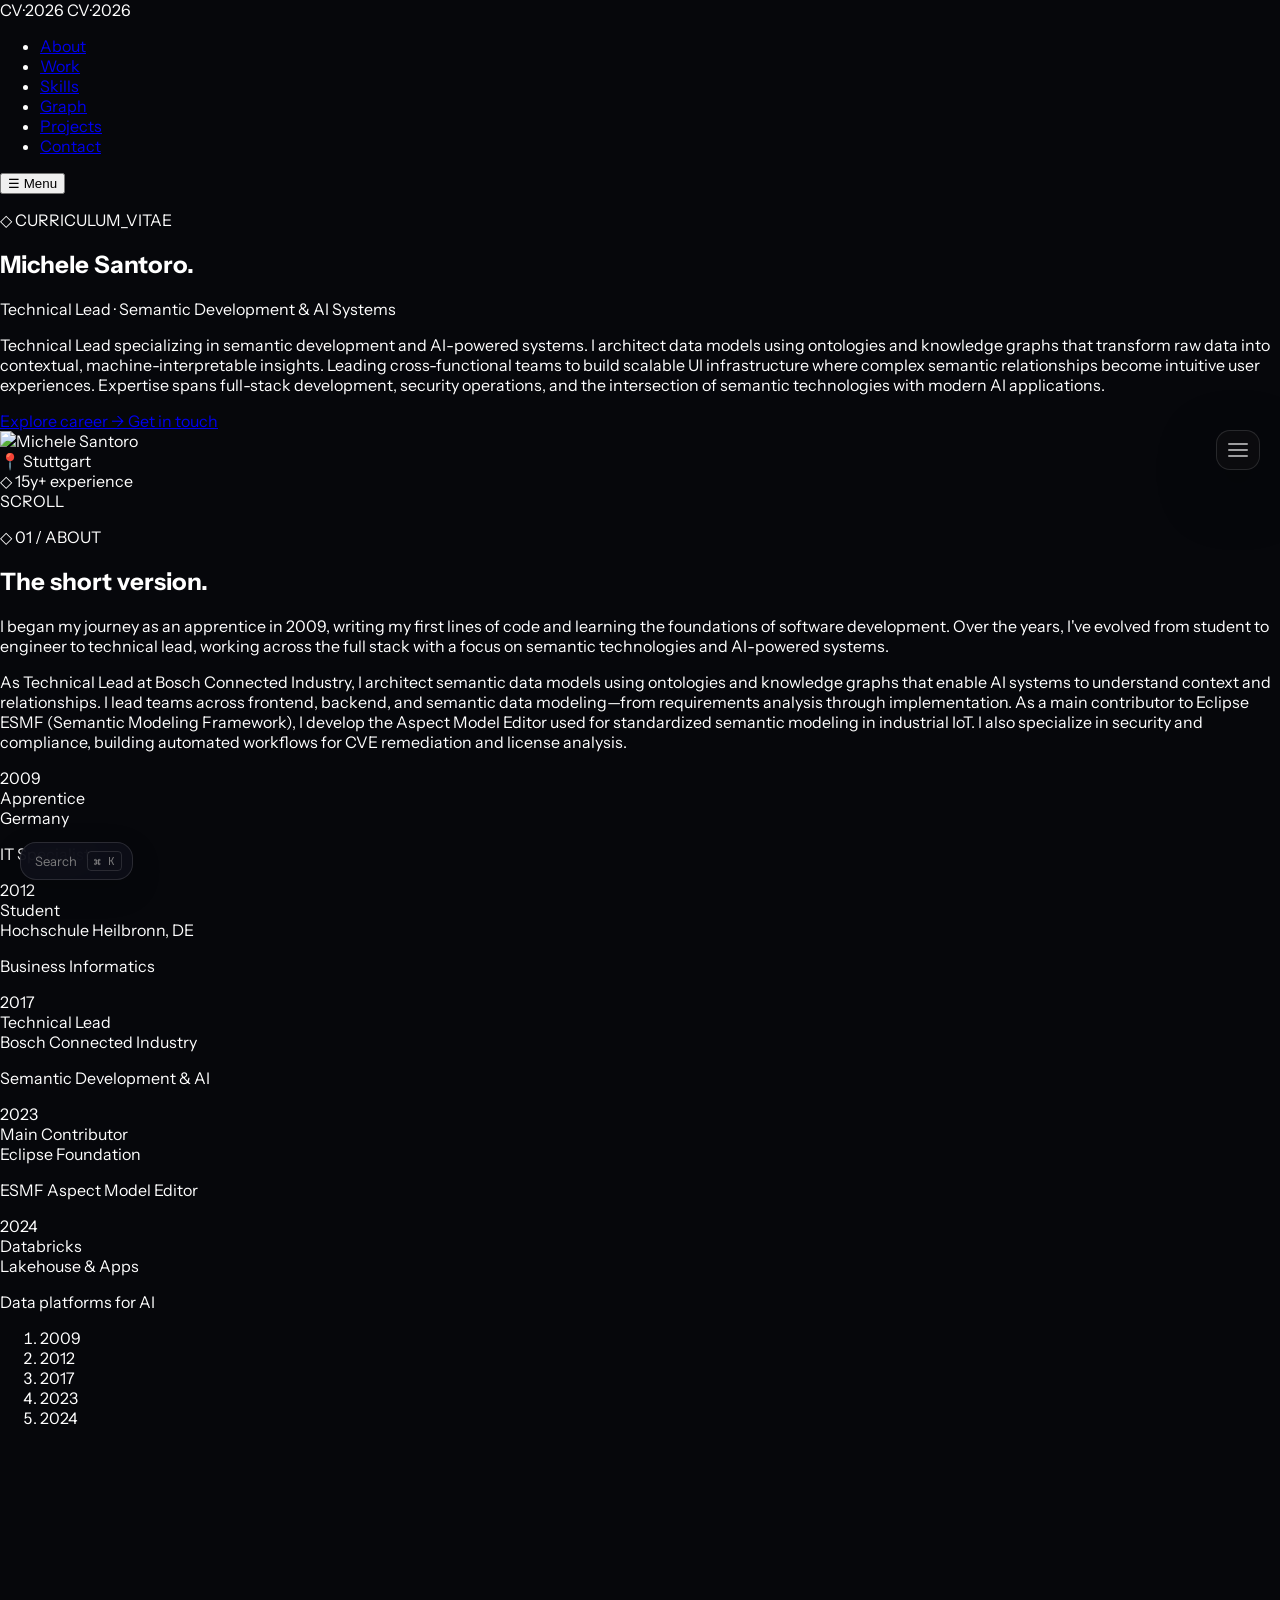
==== commit 09ba7f4b: "New styles" ====
--- a/aurora/index.html
+++ b/aurora/index.html
@@ -15,7 +15,7 @@
       });
     </script><style>.astro-route-announcer{position:absolute;left:0;top:0;clip:rect(0 0 0 0);clip-path:inset(50%);overflow:hidden;white-space:nowrap;width:1px;height:1px}@view-transition{navigation:auto}html:not([data-vt-deep]) h1.hero-name{view-transition-name:cv-name}html:not([data-vt-deep]) img[alt="Michele Santoro"]{view-transition-name:cv-portrait}.concept-switcher{view-transition-name:cv-switcher}::view-transition-group(*){animation-duration:.65s;animation-timing-function:cubic-bezier(.7,0,.2,1)}::view-transition-old(root){animation:.65s cubic-bezier(.7,0,.2,1) both cv-vt-recede}::view-transition-new(root){animation:.65s cubic-bezier(.7,0,.2,1) both cv-vt-reveal}::view-transition-old(cv-portrait),::view-transition-new(cv-portrait){height:100%;object-fit:cover;overflow:hidden}::view-transition-image-pair(cv-portrait){overflow:clip}html[data-vt-shape=to-round]::view-transition-image-pair(cv-portrait){animation:.65s cubic-bezier(.7,0,.2,1) both cv-vt-to-round}html[data-vt-shape=to-square]::view-transition-image-pair(cv-portrait){animation:.65s cubic-bezier(.7,0,.2,1) both cv-vt-to-square}@keyframes cv-vt-to-round{0%{border-radius:0}to{border-radius:50%}}@keyframes cv-vt-to-square{0%{border-radius:50%}to{border-radius:0}}@keyframes cv-vt-recede{to{transform:scale(.94);opacity:.4;filter:blur(4px)}}@keyframes cv-vt-reveal{0%{clip-path:circle(0% at calc(100% - 42px) 50%)}to{clip-path:circle(150% at calc(100% - 42px) 50%)}}@media(prefers-reduced-motion:reduce){::view-transition-group(*),::view-transition-old(*),::view-transition-new(*){animation:none!important}}*,*:before,*:after{box-sizing:border-box}html,body{margin:0;padding:0;min-height:100%;overflow-x:clip}body{width:100%;overflow-x:clip}body{font-family:Instrument Sans,system-ui,sans-serif;background:#06070b;color:#fff}html{scrollbar-width:none}::-webkit-scrollbar{width:0;height:0}a{-webkit-tap-highlight-color:transparent}@keyframes pulseLine{0%,to{opacity:.4;transform:scaleX(.7)}50%{opacity:1;transform:scaleX(1)}}@media(max-width:768px){.concept-switcher{inset:auto 10px 10px!important;transform:none!important;flex-direction:row!important;justify-content:center!important;padding:8px!important;gap:4px!important;border-radius:12px!important}.concept-button{min-width:auto!important;flex:1 1 0!important;flex-direction:column!important;padding:8px 6px!important;gap:6px!important;font-size:11px!important;min-height:44px!important}.concept-button>div:first-child{width:14px!important;height:14px!important}.concept-button>div:last-child>div:first-child{font-size:11px!important}.concept-button>div:last-child>div:last-child{font-size:8px!important;display:none!important}}@media(max-width:480px){.concept-button>div:last-child>div:first-child{font-size:10px!important}}
 </style>
-<link rel="stylesheet" href="/life-in-code/_astro/aurora@_@astro.D0WCDbHt.css"></head> <body> <style>astro-island,astro-slot,astro-static-slot{display:contents}</style><script>(()=>{var e=async t=>{await(await t())()};(self.Astro||(self.Astro={})).load=e;window.dispatchEvent(new Event("astro:load"));})();</script><script>(()=>{var A=Object.defineProperty;var g=(i,o,a)=>o in i?A(i,o,{enumerable:!0,configurable:!0,writable:!0,value:a}):i[o]=a;var d=(i,o,a)=>g(i,typeof o!="symbol"?o+"":o,a);{let i={0:t=>m(t),1:t=>a(t),2:t=>new RegExp(t),3:t=>new Date(t),4:t=>new Map(a(t)),5:t=>new Set(a(t)),6:t=>BigInt(t),7:t=>new URL(t),8:t=>new Uint8Array(t),9:t=>new Uint16Array(t),10:t=>new Uint32Array(t),11:t=>Number.POSITIVE_INFINITY*t},o=t=>{let[l,e]=t;return l in i?i[l](e):void 0},a=t=>t.map(o),m=t=>typeof t!="object"||t===null?t:Object.fromEntries(Object.entries(t).map(([l,e])=>[l,o(e)]));class y extends HTMLElement{constructor(){super(...arguments);d(this,"Component");d(this,"hydrator");d(this,"hydrate",async()=>{var b;if(!this.hydrator||!this.isConnected)return;let e=(b=this.parentElement)==null?void 0:b.closest("astro-island[ssr]");if(e){e.addEventListener("astro:hydrate",this.hydrate,{once:!0});return}let c=this.querySelectorAll("astro-slot"),n={},h=this.querySelectorAll("template[data-astro-template]");for(let r of h){let s=r.closest(this.tagName);s!=null&&s.isSameNode(this)&&(n[r.getAttribute("data-astro-template")||"default"]=r.innerHTML,r.remove())}for(let r of c){let s=r.closest(this.tagName);s!=null&&s.isSameNode(this)&&(n[r.getAttribute("name")||"default"]=r.innerHTML)}let p;try{p=this.hasAttribute("props")?m(JSON.parse(this.getAttribute("props"))):{}}catch(r){let s=this.getAttribute("component-url")||"<unknown>",v=this.getAttribute("component-export");throw v&&(s+=` (export ${v})`),console.error(`[hydrate] Error parsing props for component ${s}`,this.getAttribute("props"),r),r}let u;await this.hydrator(this)(this.Component,p,n,{client:this.getAttribute("client")}),this.removeAttribute("ssr"),this.dispatchEvent(new CustomEvent("astro:hydrate"))});d(this,"unmount",()=>{this.isConnected||this.dispatchEvent(new CustomEvent("astro:unmount"))})}disconnectedCallback(){document.removeEventListener("astro:after-swap",this.unmount),document.addEventListener("astro:after-swap",this.unmount,{once:!0})}connectedCallback(){if(!this.hasAttribute("await-children")||document.readyState==="interactive"||document.readyState==="complete")this.childrenConnectedCallback();else{let e=()=>{document.removeEventListener("DOMContentLoaded",e),c.disconnect(),this.childrenConnectedCallback()},c=new MutationObserver(()=>{var n;((n=this.lastChild)==null?void 0:n.nodeType)===Node.COMMENT_NODE&&this.lastChild.nodeValue==="astro:end"&&(this.lastChild.remove(),e())});c.observe(this,{childList:!0}),document.addEventListener("DOMContentLoaded",e)}}async childrenConnectedCallback(){let e=this.getAttribute("before-hydration-url");e&&await import(e),this.start()}async start(){let e=JSON.parse(this.getAttribute("opts")),c=this.getAttribute("client");if(Astro[c]===void 0){window.addEventListener(`astro:${c}`,()=>this.start(),{once:!0});return}try{await Astro[c](async()=>{let n=this.getAttribute("renderer-url"),[h,{default:p}]=await Promise.all([import(this.getAttribute("component-url")),n?import(n):()=>()=>{}]),u=this.getAttribute("component-export")||"default";if(!u.includes("."))this.Component=h[u];else{this.Component=h;for(let f of u.split("."))this.Component=this.Component[f]}return this.hydrator=p,this.hydrate},e,this)}catch(n){console.error(`[astro-island] Error hydrating ${this.getAttribute("component-url")}`,n)}}attributeChangedCallback(){this.hydrate()}}d(y,"observedAttributes",["props"]),customElements.get("astro-island")||customElements.define("astro-island",y)}})();</script><astro-island uid="1KjNiC" prefix="r9" component-url="/life-in-code/_astro/ConceptSwitcher.Ch_gGb_w.js" component-export="default" renderer-url="/life-in-code/_astro/client.Ca2KYLWg.js" props="{&quot;current&quot;:[0,&quot;aurora&quot;],&quot;data-astro-cid-zwgljzif&quot;:[0,true]}" ssr client="load" opts="{&quot;name&quot;:&quot;ConceptSwitcher&quot;,&quot;value&quot;:true}" await-children><div class="concept-switcher" style="position:fixed;top:50%;right:20px;transform:translateY(-50%);z-index:100;display:flex;flex-direction:column;gap:0;padding:12px;background:rgba(13,14,16,0.78);backdrop-filter:blur(20px) saturate(140%);-webkit-backdrop-filter:blur(20px) saturate(140%);border:1px solid rgba(255,255,255,0.12);border-radius:14px;box-shadow:0 20px 60px rgba(0,0,0,0.4);transition:all 300ms cubic-bezier(0.4, 0, 0.2, 1);cursor:pointer;width:44px;overflow:hidden"><div style="display:flex;flex-direction:column;gap:4px;align-items:center;justify-content:center"><div style="width:20px;height:2px;background:rgba(255,255,255,0.6);border-radius:1px"></div><div style="width:20px;height:2px;background:rgba(255,255,255,0.6);border-radius:1px"></div><div style="width:20px;height:2px;background:rgba(255,255,255,0.6);border-radius:1px"></div></div></div><!--astro:end--></astro-island> <div class="backdrop-gradient" aria-hidden="true" data-astro-cid-q3y7ufhu></div> <div class="backdrop-noise" aria-hidden="true" data-astro-cid-q3y7ufhu></div> <div class="backdrop-grid" aria-hidden="true" data-astro-cid-q3y7ufhu></div>  <script>(()=>{var l=(n,t)=>{let i=async()=>{await(await n())()},e=typeof t.value=="object"?t.value:void 0,s={timeout:e==null?void 0:e.timeout};"requestIdleCallback"in window?window.requestIdleCallback(i,s):setTimeout(i,s.timeout||200)};(self.Astro||(self.Astro={})).idle=l;window.dispatchEvent(new Event("astro:idle"));})();</script><astro-island uid="Z1fHt6q" prefix="r10" component-url="/life-in-code/_astro/CommandPalette.uMxQyBrP.js" component-export="default" renderer-url="/life-in-code/_astro/client.Ca2KYLWg.js" props="{&quot;data&quot;:[0,{&quot;name&quot;:[0,&quot;Michele Santoro&quot;],&quot;role&quot;:[0,&quot;Technical Lead · Semantic Development &amp; AI Systems&quot;],&quot;location&quot;:[0,&quot;Stuttgart, Germany&quot;],&quot;email&quot;:[0,&quot;michele.santoro@de.bosch.com&quot;],&quot;summary&quot;:[0,&quot;Technical Lead specializing in semantic development and AI-powered systems. I architect data models using ontologies and knowledge graphs that transform raw data into contextual, machine-interpretable insights. Leading cross-functional teams to build scalable UI infrastructure where complex semantic relationships become intuitive user experiences. Expertise spans full-stack development, security operations, and the intersection of semantic technologies with modern AI applications.&quot;],&quot;about&quot;:[1,[[0,&quot;I began my journey as an apprentice in 2009, writing my first lines of code and learning the foundations of software development. Over the years, I&#39;ve evolved from student to engineer to technical lead, working across the full stack with a focus on semantic technologies and AI-powered systems.&quot;],[0,&quot;As Technical Lead at Bosch Connected Industry, I architect semantic data models using ontologies and knowledge graphs that enable AI systems to understand context and relationships. I lead teams across frontend, backend, and semantic data modeling—from requirements analysis through implementation. As a main contributor to Eclipse ESMF (Semantic Modeling Framework), I develop the Aspect Model Editor used for standardized semantic modeling in industrial IoT. I also specialize in security and compliance, building automated workflows for CVE remediation and license analysis.&quot;]]],&quot;stats&quot;:[1,[[0,{&quot;n&quot;:[0,&quot;15+&quot;],&quot;l&quot;:[0,&quot;Years experience&quot;]}],[0,{&quot;n&quot;:[0,&quot;3&quot;],&quot;l&quot;:[0,&quot;Languages fluent&quot;]}],[0,{&quot;n&quot;:[0,&quot;Technical&quot;],&quot;l&quot;:[0,&quot;Lead role&quot;]}],[0,{&quot;n&quot;:[0,&quot;Full-stack&quot;],&quot;l&quot;:[0,&quot;Expertise&quot;]}]]],&quot;experience&quot;:[1,[[0,{&quot;company&quot;:[0,&quot;Bosch Connected Industry&quot;],&quot;span&quot;:[0,&quot;Present&quot;],&quot;tenure&quot;:[0,&quot;2017 — Present&quot;],&quot;logo&quot;:[0,&quot;BOSCH&quot;],&quot;current&quot;:[0,true],&quot;roles&quot;:[1,[[0,{&quot;title&quot;:[0,&quot;Technical Lead — Semantic Development &amp; AI&quot;],&quot;type&quot;:[0,&quot;Full-time · Hybrid&quot;],&quot;period&quot;:[0,&quot;2017 — Present&quot;],&quot;location&quot;:[0,&quot;Stuttgart, DE&quot;],&quot;blurb&quot;:[0,&quot;Leading UI infrastructure and architecture for semantic applications that power AI systems. Building semantic data models using ontologies and knowledge graphs to make data contextual, interpretable, and ready for intelligent analysis. Managing cross-functional teams across frontend, backend, and semantic data modeling. Driving architectural decisions from requirements analysis through implementation, creating scalable solutions that bridge complex data relationships with intuitive user experiences.&quot;],&quot;skills&quot;:[1,[[0,&quot;Angular&quot;],[0,&quot;TypeScript&quot;],[0,&quot;Java&quot;],[0,&quot;Micronaut&quot;],[0,&quot;GraalVM&quot;],[0,&quot;Semantic Data Models&quot;],[0,&quot;Ontologies&quot;],[0,&quot;Knowledge Graphs&quot;],[0,&quot;AI Systems&quot;],[0,&quot;Databricks&quot;]]],&quot;highlight&quot;:[0,true]}]]]}],[0,{&quot;company&quot;:[0,&quot;Eclipse Foundation&quot;],&quot;span&quot;:[0,&quot;2 yrs&quot;],&quot;tenure&quot;:[0,&quot;2023 — Present&quot;],&quot;logo&quot;:[0,&quot;ECLIPSE&quot;],&quot;roles&quot;:[1,[[0,{&quot;title&quot;:[0,&quot;Main Contributor — ESMF Aspect Model Editor&quot;],&quot;type&quot;:[0,&quot;Open Source&quot;],&quot;period&quot;:[0,&quot;Jan 2023 — Present · 2+ yrs&quot;],&quot;location&quot;:[0,&quot;Remote&quot;],&quot;blurb&quot;:[0,&quot;Core contributor to Eclipse Semantic Modeling Framework (ESMF). Developing the Aspect Model Editor frontend and backend for semantic modeling, enabling visual creation and management of aspect models based on SAMM (Semantic Aspect Meta Model). Contributing to the broader ESMF ecosystem for semantic data modeling in industrial and IoT contexts.&quot;],&quot;skills&quot;:[1,[[0,&quot;Angular&quot;],[0,&quot;Java&quot;],[0,&quot;Semantic Modeling&quot;],[0,&quot;SAMM&quot;],[0,&quot;RDF/OWL&quot;],[0,&quot;Open Source&quot;]]]}]]]}],[0,{&quot;company&quot;:[0,&quot;Student &amp; Early Career&quot;],&quot;span&quot;:[0,&quot;7 yrs&quot;],&quot;tenure&quot;:[0,&quot;2009 — 2016&quot;],&quot;logo&quot;:[0,&quot;EDU&quot;],&quot;roles&quot;:[1,[[0,{&quot;title&quot;:[0,&quot;Student — Business Informatics&quot;],&quot;type&quot;:[0,&quot;University&quot;],&quot;period&quot;:[0,&quot;2012 — 2016 · 4 yrs&quot;],&quot;location&quot;:[0,&quot;Hochschule Heilbronn, DE&quot;],&quot;blurb&quot;:[0,&quot;Pursued B.Sc. in Business Informatics at Hochschule Heilbronn, combining technical software development skills with business process understanding. Member of connect.IT Heilbronn-Franken e.V. (2015-2017).&quot;],&quot;skills&quot;:[1,[[0,&quot;Software Engineering&quot;],[0,&quot;Business Process&quot;],[0,&quot;SAP ERP&quot;]]]}],[0,{&quot;title&quot;:[0,&quot;Apprentice — IT Specialist&quot;],&quot;type&quot;:[0,&quot;Apprenticeship&quot;],&quot;period&quot;:[0,&quot;2009 — 2012 · 3 yrs&quot;],&quot;location&quot;:[0,&quot;Germany&quot;],&quot;blurb&quot;:[0,&quot;Completed dual education as staatlich geprüften Wirtschaftsassistenten (state-certified business assistant), combining vocational training with hands-on IT experience. First steps into professional software development.&quot;],&quot;skills&quot;:[1,[[0,&quot;Java&quot;],[0,&quot;SQL&quot;],[0,&quot;Web Development&quot;],[0,&quot;Business IT&quot;]]]}]]]}]]],&quot;education&quot;:[1,[[0,{&quot;school&quot;:[0,&quot;Hochschule Heilbronn&quot;],&quot;degree&quot;:[0,&quot;B.Sc. Business Informatics&quot;],&quot;years&quot;:[0,&quot;2012 — 2016&quot;],&quot;extra&quot;:[0,&quot;Hochschule für Technik und Wirtschaft&quot;]}],[0,{&quot;school&quot;:[0,&quot;Vocational Education&quot;],&quot;degree&quot;:[0,&quot;Staatlich geprüften Wirtschaftsassistenten&quot;],&quot;years&quot;:[0,&quot;2009 — 2012&quot;],&quot;extra&quot;:[0,&quot;Certified Business IT Specialist&quot;]}],[0,{&quot;school&quot;:[0,&quot;Secondary Education&quot;],&quot;degree&quot;:[0,&quot;Technical &amp; Business Studies&quot;],&quot;years&quot;:[0,&quot;2007 — 2009&quot;]}]]],&quot;skills&quot;:[0,{&quot;Semantic &amp; AI&quot;:[1,[[0,{&quot;n&quot;:[0,&quot;Semantic Data Models&quot;],&quot;v&quot;:[0,92]}],[0,{&quot;n&quot;:[0,&quot;Ontologies &amp; RDF/OWL&quot;],&quot;v&quot;:[0,90]}],[0,{&quot;n&quot;:[0,&quot;Knowledge Graphs&quot;],&quot;v&quot;:[0,88]}],[0,{&quot;n&quot;:[0,&quot;AI System Architecture&quot;],&quot;v&quot;:[0,85]}]]],&quot;Frontend&quot;:[1,[[0,{&quot;n&quot;:[0,&quot;Angular&quot;],&quot;v&quot;:[0,90]}],[0,{&quot;n&quot;:[0,&quot;TypeScript&quot;],&quot;v&quot;:[0,88]}],[0,{&quot;n&quot;:[0,&quot;JavaScript&quot;],&quot;v&quot;:[0,92]}],[0,{&quot;n&quot;:[0,&quot;React&quot;],&quot;v&quot;:[0,75]}],[0,{&quot;n&quot;:[0,&quot;UI/UX Architecture&quot;],&quot;v&quot;:[0,85]}]]],&quot;Backend &amp; Frameworks&quot;:[1,[[0,{&quot;n&quot;:[0,&quot;Java&quot;],&quot;v&quot;:[0,82]}],[0,{&quot;n&quot;:[0,&quot;Spring Framework&quot;],&quot;v&quot;:[0,76]}],[0,{&quot;n&quot;:[0,&quot;Micronaut&quot;],&quot;v&quot;:[0,80]}],[0,{&quot;n&quot;:[0,&quot;GraalVM&quot;],&quot;v&quot;:[0,75]}],[0,{&quot;n&quot;:[0,&quot;Node.js&quot;],&quot;v&quot;:[0,72]}],[0,{&quot;n&quot;:[0,&quot;Python&quot;],&quot;v&quot;:[0,70]}]]],&quot;Data &amp; Databricks&quot;:[1,[[0,{&quot;n&quot;:[0,&quot;Databricks Lakehouse&quot;],&quot;v&quot;:[0,85],&quot;since&quot;:[0,2024]}],[0,{&quot;n&quot;:[0,&quot;Databricks Apps&quot;],&quot;v&quot;:[0,84],&quot;since&quot;:[0,2024]}],[0,{&quot;n&quot;:[0,&quot;Unity Catalog&quot;],&quot;v&quot;:[0,80],&quot;since&quot;:[0,2024]}],[0,{&quot;n&quot;:[0,&quot;Delta Lake&quot;],&quot;v&quot;:[0,80],&quot;since&quot;:[0,2024]}],[0,{&quot;n&quot;:[0,&quot;Apache Spark / PySpark&quot;],&quot;v&quot;:[0,75],&quot;since&quot;:[0,2024]}],[0,{&quot;n&quot;:[0,&quot;Lakeflow Jobs &amp; Pipelines&quot;],&quot;v&quot;:[0,76],&quot;since&quot;:[0,2024]}],[0,{&quot;n&quot;:[0,&quot;Databricks SQL&quot;],&quot;v&quot;:[0,78],&quot;since&quot;:[0,2024]}],[0,{&quot;n&quot;:[0,&quot;MLflow &amp; Mosaic AI&quot;],&quot;v&quot;:[0,72],&quot;since&quot;:[0,2024]}],[0,{&quot;n&quot;:[0,&quot;Databricks Asset Bundles&quot;],&quot;v&quot;:[0,74],&quot;since&quot;:[0,2024]}]]],&quot;DevOps &amp; CI/CD&quot;:[1,[[0,{&quot;n&quot;:[0,&quot;Azure DevOps&quot;],&quot;v&quot;:[0,85]}],[0,{&quot;n&quot;:[0,&quot;GitHub Actions&quot;],&quot;v&quot;:[0,82]}],[0,{&quot;n&quot;:[0,&quot;GitHub&quot;],&quot;v&quot;:[0,88]}],[0,{&quot;n&quot;:[0,&quot;Jenkins&quot;],&quot;v&quot;:[0,72]}],[0,{&quot;n&quot;:[0,&quot;Terraform&quot;],&quot;v&quot;:[0,75]}]]],&quot;Security &amp; Compliance&quot;:[1,[[0,{&quot;n&quot;:[0,&quot;CVE Analysis &amp; Fixing&quot;],&quot;v&quot;:[0,85]}],[0,{&quot;n&quot;:[0,&quot;License Compliance&quot;],&quot;v&quot;:[0,88]}],[0,{&quot;n&quot;:[0,&quot;Security Auditing&quot;],&quot;v&quot;:[0,82]}],[0,{&quot;n&quot;:[0,&quot;Dependency Management&quot;],&quot;v&quot;:[0,86]}]]]}],&quot;projects&quot;:[1,[[0,{&quot;title&quot;:[0,&quot;Semantic AI Platform for Manufacturing&quot;],&quot;kind&quot;:[0,&quot;AI &amp; Knowledge Graphs · Current&quot;],&quot;blurb&quot;:[0,&quot;Leading the architecture of semantic data models using ontologies and knowledge graphs to power AI-driven manufacturing intelligence. Building UI infrastructure that transforms complex semantic relationships into intuitive interfaces, enabling both machines and users to understand context and make intelligent decisions.&quot;],&quot;tags&quot;:[1,[[0,&quot;Ontologies&quot;],[0,&quot;Knowledge Graphs&quot;],[0,&quot;AI&quot;],[0,&quot;Angular&quot;]]]}],[0,{&quot;title&quot;:[0,&quot;Security &amp; Compliance Automation&quot;],&quot;kind&quot;:[0,&quot;DevSecOps · Current&quot;],&quot;blurb&quot;:[0,&quot;Implementing automated security workflows for license analysis, CVE detection and remediation. Building CI/CD pipelines with Azure DevOps and GitHub Actions to ensure compliance and security across the development lifecycle.&quot;],&quot;tags&quot;:[1,[[0,&quot;Azure DevOps&quot;],[0,&quot;GitHub Actions&quot;],[0,&quot;CVE Analysis&quot;]]]}],[0,{&quot;title&quot;:[0,&quot;Eclipse ESMF Aspect Model Editor&quot;],&quot;kind&quot;:[0,&quot;Open Source · 2023–Present&quot;],&quot;blurb&quot;:[0,&quot;Main contributor to Eclipse Semantic Modeling Framework (ESMF) projects, developing both frontend and backend of the Aspect Model Editor. Building visual tooling for creating and managing semantic aspect models based on SAMM (Semantic Aspect Meta Model), enabling standardized semantic data modeling for industrial IoT and connected systems.&quot;],&quot;tags&quot;:[1,[[0,&quot;ESMF&quot;],[0,&quot;SAMM&quot;],[0,&quot;Angular&quot;],[0,&quot;Java&quot;],[0,&quot;Semantic Modeling&quot;]]]}],[0,{&quot;title&quot;:[0,&quot;Semantic Data Integration Platform&quot;],&quot;kind&quot;:[0,&quot;Enterprise · Bosch&quot;],&quot;blurb&quot;:[0,&quot;Developing solutions for integrating heterogeneous data sources using semantic standards and ontologies. Enabling seamless information flow across manufacturing and business systems with contextual understanding.&quot;],&quot;tags&quot;:[1,[[0,&quot;RDF/OWL&quot;],[0,&quot;Data Integration&quot;],[0,&quot;Ontologies&quot;]]]}]]]}],&quot;concept&quot;:[0,&quot;aurora&quot;],&quot;data-astro-cid-zwgljzif&quot;:[0,true]}" ssr client="idle" opts="{&quot;name&quot;:&quot;CommandPalette&quot;,&quot;value&quot;:true}" await-children><div class="cp cp-aurora" style="--cp-bg:rgba(14,15,24,0.92);--cp-fg:#e8e6e0;--cp-muted:rgba(232,230,224,0.5);--cp-border:rgba(255,255,255,0.12);--cp-accent:oklch(70% 0.16 280);--cp-active:rgba(140,120,255,0.16);--cp-font:&#x27;Instrument Sans&#x27;, system-ui, sans-serif;--cp-radius:16px;--cp-overlay:rgba(3,4,8,0.6)"><button class="cp-trigger" aria-label="Open command palette"><span>Search</span><kbd>⌘<!-- --> K</kbd></button><style>
+<link rel="stylesheet" href="/life-in-code/_astro/aurora@_@astro.DrbMWf9I.css"></head> <body> <style>astro-island,astro-slot,astro-static-slot{display:contents}</style><script>(()=>{var e=async t=>{await(await t())()};(self.Astro||(self.Astro={})).load=e;window.dispatchEvent(new Event("astro:load"));})();</script><script>(()=>{var A=Object.defineProperty;var g=(i,o,a)=>o in i?A(i,o,{enumerable:!0,configurable:!0,writable:!0,value:a}):i[o]=a;var d=(i,o,a)=>g(i,typeof o!="symbol"?o+"":o,a);{let i={0:t=>m(t),1:t=>a(t),2:t=>new RegExp(t),3:t=>new Date(t),4:t=>new Map(a(t)),5:t=>new Set(a(t)),6:t=>BigInt(t),7:t=>new URL(t),8:t=>new Uint8Array(t),9:t=>new Uint16Array(t),10:t=>new Uint32Array(t),11:t=>Number.POSITIVE_INFINITY*t},o=t=>{let[l,e]=t;return l in i?i[l](e):void 0},a=t=>t.map(o),m=t=>typeof t!="object"||t===null?t:Object.fromEntries(Object.entries(t).map(([l,e])=>[l,o(e)]));class y extends HTMLElement{constructor(){super(...arguments);d(this,"Component");d(this,"hydrator");d(this,"hydrate",async()=>{var b;if(!this.hydrator||!this.isConnected)return;let e=(b=this.parentElement)==null?void 0:b.closest("astro-island[ssr]");if(e){e.addEventListener("astro:hydrate",this.hydrate,{once:!0});return}let c=this.querySelectorAll("astro-slot"),n={},h=this.querySelectorAll("template[data-astro-template]");for(let r of h){let s=r.closest(this.tagName);s!=null&&s.isSameNode(this)&&(n[r.getAttribute("data-astro-template")||"default"]=r.innerHTML,r.remove())}for(let r of c){let s=r.closest(this.tagName);s!=null&&s.isSameNode(this)&&(n[r.getAttribute("name")||"default"]=r.innerHTML)}let p;try{p=this.hasAttribute("props")?m(JSON.parse(this.getAttribute("props"))):{}}catch(r){let s=this.getAttribute("component-url")||"<unknown>",v=this.getAttribute("component-export");throw v&&(s+=` (export ${v})`),console.error(`[hydrate] Error parsing props for component ${s}`,this.getAttribute("props"),r),r}let u;await this.hydrator(this)(this.Component,p,n,{client:this.getAttribute("client")}),this.removeAttribute("ssr"),this.dispatchEvent(new CustomEvent("astro:hydrate"))});d(this,"unmount",()=>{this.isConnected||this.dispatchEvent(new CustomEvent("astro:unmount"))})}disconnectedCallback(){document.removeEventListener("astro:after-swap",this.unmount),document.addEventListener("astro:after-swap",this.unmount,{once:!0})}connectedCallback(){if(!this.hasAttribute("await-children")||document.readyState==="interactive"||document.readyState==="complete")this.childrenConnectedCallback();else{let e=()=>{document.removeEventListener("DOMContentLoaded",e),c.disconnect(),this.childrenConnectedCallback()},c=new MutationObserver(()=>{var n;((n=this.lastChild)==null?void 0:n.nodeType)===Node.COMMENT_NODE&&this.lastChild.nodeValue==="astro:end"&&(this.lastChild.remove(),e())});c.observe(this,{childList:!0}),document.addEventListener("DOMContentLoaded",e)}}async childrenConnectedCallback(){let e=this.getAttribute("before-hydration-url");e&&await import(e),this.start()}async start(){let e=JSON.parse(this.getAttribute("opts")),c=this.getAttribute("client");if(Astro[c]===void 0){window.addEventListener(`astro:${c}`,()=>this.start(),{once:!0});return}try{await Astro[c](async()=>{let n=this.getAttribute("renderer-url"),[h,{default:p}]=await Promise.all([import(this.getAttribute("component-url")),n?import(n):()=>()=>{}]),u=this.getAttribute("component-export")||"default";if(!u.includes("."))this.Component=h[u];else{this.Component=h;for(let f of u.split("."))this.Component=this.Component[f]}return this.hydrator=p,this.hydrate},e,this)}catch(n){console.error(`[astro-island] Error hydrating ${this.getAttribute("component-url")}`,n)}}attributeChangedCallback(){this.hydrate()}}d(y,"observedAttributes",["props"]),customElements.get("astro-island")||customElements.define("astro-island",y)}})();</script><astro-island uid="1KjNiC" prefix="r11" component-url="/life-in-code/_astro/ConceptSwitcher.Dwh-p7CN.js" component-export="default" renderer-url="/life-in-code/_astro/client.Ca2KYLWg.js" props="{&quot;current&quot;:[0,&quot;aurora&quot;],&quot;data-astro-cid-zwgljzif&quot;:[0,true]}" ssr client="load" opts="{&quot;name&quot;:&quot;ConceptSwitcher&quot;,&quot;value&quot;:true}" await-children><div class="concept-switcher" style="position:fixed;top:50%;right:20px;transform:translateY(-50%);z-index:100;display:flex;flex-direction:column;gap:0;padding:12px;background:rgba(13,14,16,0.78);backdrop-filter:blur(20px) saturate(140%);-webkit-backdrop-filter:blur(20px) saturate(140%);border:1px solid rgba(255,255,255,0.12);border-radius:14px;box-shadow:0 20px 60px rgba(0,0,0,0.4);transition:all 300ms cubic-bezier(0.4, 0, 0.2, 1);cursor:pointer;width:44px;overflow:hidden"><div style="display:flex;flex-direction:column;gap:4px;align-items:center;justify-content:center"><div style="width:20px;height:2px;background:rgba(255,255,255,0.6);border-radius:1px"></div><div style="width:20px;height:2px;background:rgba(255,255,255,0.6);border-radius:1px"></div><div style="width:20px;height:2px;background:rgba(255,255,255,0.6);border-radius:1px"></div></div></div><!--astro:end--></astro-island> <div class="backdrop-gradient" aria-hidden="true" data-astro-cid-q3y7ufhu></div> <div class="backdrop-noise" aria-hidden="true" data-astro-cid-q3y7ufhu></div> <div class="backdrop-grid" aria-hidden="true" data-astro-cid-q3y7ufhu></div>  <script>(()=>{var l=(n,t)=>{let i=async()=>{await(await n())()},e=typeof t.value=="object"?t.value:void 0,s={timeout:e==null?void 0:e.timeout};"requestIdleCallback"in window?window.requestIdleCallback(i,s):setTimeout(i,s.timeout||200)};(self.Astro||(self.Astro={})).idle=l;window.dispatchEvent(new Event("astro:idle"));})();</script><astro-island uid="Z1fHt6q" prefix="r12" component-url="/life-in-code/_astro/CommandPalette.CuGAObFy.js" component-export="default" renderer-url="/life-in-code/_astro/client.Ca2KYLWg.js" props="{&quot;data&quot;:[0,{&quot;name&quot;:[0,&quot;Michele Santoro&quot;],&quot;role&quot;:[0,&quot;Technical Lead · Semantic Development &amp; AI Systems&quot;],&quot;location&quot;:[0,&quot;Stuttgart, Germany&quot;],&quot;email&quot;:[0,&quot;michele.santoro@de.bosch.com&quot;],&quot;summary&quot;:[0,&quot;Technical Lead specializing in semantic development and AI-powered systems. I architect data models using ontologies and knowledge graphs that transform raw data into contextual, machine-interpretable insights. Leading cross-functional teams to build scalable UI infrastructure where complex semantic relationships become intuitive user experiences. Expertise spans full-stack development, security operations, and the intersection of semantic technologies with modern AI applications.&quot;],&quot;about&quot;:[1,[[0,&quot;I began my journey as an apprentice in 2009, writing my first lines of code and learning the foundations of software development. Over the years, I&#39;ve evolved from student to engineer to technical lead, working across the full stack with a focus on semantic technologies and AI-powered systems.&quot;],[0,&quot;As Technical Lead at Bosch Connected Industry, I architect semantic data models using ontologies and knowledge graphs that enable AI systems to understand context and relationships. I lead teams across frontend, backend, and semantic data modeling—from requirements analysis through implementation. As a main contributor to Eclipse ESMF (Semantic Modeling Framework), I develop the Aspect Model Editor used for standardized semantic modeling in industrial IoT. I also specialize in security and compliance, building automated workflows for CVE remediation and license analysis.&quot;]]],&quot;stats&quot;:[1,[[0,{&quot;n&quot;:[0,&quot;15+&quot;],&quot;l&quot;:[0,&quot;Years experience&quot;]}],[0,{&quot;n&quot;:[0,&quot;3&quot;],&quot;l&quot;:[0,&quot;Languages fluent&quot;]}],[0,{&quot;n&quot;:[0,&quot;Technical&quot;],&quot;l&quot;:[0,&quot;Lead role&quot;]}],[0,{&quot;n&quot;:[0,&quot;Full-stack&quot;],&quot;l&quot;:[0,&quot;Expertise&quot;]}]]],&quot;experience&quot;:[1,[[0,{&quot;company&quot;:[0,&quot;Bosch Connected Industry&quot;],&quot;span&quot;:[0,&quot;Present&quot;],&quot;tenure&quot;:[0,&quot;2017 — Present&quot;],&quot;logo&quot;:[0,&quot;BOSCH&quot;],&quot;current&quot;:[0,true],&quot;roles&quot;:[1,[[0,{&quot;title&quot;:[0,&quot;Technical Lead — Semantic Development &amp; AI&quot;],&quot;type&quot;:[0,&quot;Full-time · Hybrid&quot;],&quot;period&quot;:[0,&quot;2017 — Present&quot;],&quot;location&quot;:[0,&quot;Stuttgart, DE&quot;],&quot;blurb&quot;:[0,&quot;Leading UI infrastructure and architecture for semantic applications that power AI systems. Building semantic data models using ontologies and knowledge graphs to make data contextual, interpretable, and ready for intelligent analysis. Managing cross-functional teams across frontend, backend, and semantic data modeling. Driving architectural decisions from requirements analysis through implementation, creating scalable solutions that bridge complex data relationships with intuitive user experiences.&quot;],&quot;skills&quot;:[1,[[0,&quot;Angular&quot;],[0,&quot;TypeScript&quot;],[0,&quot;Java&quot;],[0,&quot;Micronaut&quot;],[0,&quot;GraalVM&quot;],[0,&quot;Semantic Data Models&quot;],[0,&quot;Ontologies&quot;],[0,&quot;Knowledge Graphs&quot;],[0,&quot;AI Systems&quot;],[0,&quot;Databricks&quot;]]],&quot;highlight&quot;:[0,true]}]]]}],[0,{&quot;company&quot;:[0,&quot;Eclipse Foundation&quot;],&quot;span&quot;:[0,&quot;2 yrs&quot;],&quot;tenure&quot;:[0,&quot;2023 — Present&quot;],&quot;logo&quot;:[0,&quot;ECLIPSE&quot;],&quot;roles&quot;:[1,[[0,{&quot;title&quot;:[0,&quot;Main Contributor — ESMF Aspect Model Editor&quot;],&quot;type&quot;:[0,&quot;Open Source&quot;],&quot;period&quot;:[0,&quot;Jan 2023 — Present · 2+ yrs&quot;],&quot;location&quot;:[0,&quot;Remote&quot;],&quot;blurb&quot;:[0,&quot;Core contributor to Eclipse Semantic Modeling Framework (ESMF). Developing the Aspect Model Editor frontend and backend for semantic modeling, enabling visual creation and management of aspect models based on SAMM (Semantic Aspect Meta Model). Contributing to the broader ESMF ecosystem for semantic data modeling in industrial and IoT contexts.&quot;],&quot;skills&quot;:[1,[[0,&quot;Angular&quot;],[0,&quot;Java&quot;],[0,&quot;Semantic Modeling&quot;],[0,&quot;SAMM&quot;],[0,&quot;RDF/OWL&quot;],[0,&quot;Open Source&quot;]]]}]]]}],[0,{&quot;company&quot;:[0,&quot;Student &amp; Early Career&quot;],&quot;span&quot;:[0,&quot;7 yrs&quot;],&quot;tenure&quot;:[0,&quot;2009 — 2016&quot;],&quot;logo&quot;:[0,&quot;EDU&quot;],&quot;roles&quot;:[1,[[0,{&quot;title&quot;:[0,&quot;Student — Business Informatics&quot;],&quot;type&quot;:[0,&quot;University&quot;],&quot;period&quot;:[0,&quot;2012 — 2016 · 4 yrs&quot;],&quot;location&quot;:[0,&quot;Hochschule Heilbronn, DE&quot;],&quot;blurb&quot;:[0,&quot;Pursued B.Sc. in Business Informatics at Hochschule Heilbronn, combining technical software development skills with business process understanding. Member of connect.IT Heilbronn-Franken e.V. (2015-2017).&quot;],&quot;skills&quot;:[1,[[0,&quot;Software Engineering&quot;],[0,&quot;Business Process&quot;],[0,&quot;SAP ERP&quot;]]]}],[0,{&quot;title&quot;:[0,&quot;Apprentice — IT Specialist&quot;],&quot;type&quot;:[0,&quot;Apprenticeship&quot;],&quot;period&quot;:[0,&quot;2009 — 2012 · 3 yrs&quot;],&quot;location&quot;:[0,&quot;Germany&quot;],&quot;blurb&quot;:[0,&quot;Completed dual education as staatlich geprüften Wirtschaftsassistenten (state-certified business assistant), combining vocational training with hands-on IT experience. First steps into professional software development.&quot;],&quot;skills&quot;:[1,[[0,&quot;Java&quot;],[0,&quot;SQL&quot;],[0,&quot;Web Development&quot;],[0,&quot;Business IT&quot;]]]}]]]}]]],&quot;education&quot;:[1,[[0,{&quot;school&quot;:[0,&quot;Hochschule Heilbronn&quot;],&quot;degree&quot;:[0,&quot;B.Sc. Business Informatics&quot;],&quot;years&quot;:[0,&quot;2012 — 2016&quot;],&quot;extra&quot;:[0,&quot;Hochschule für Technik und Wirtschaft&quot;]}],[0,{&quot;school&quot;:[0,&quot;Vocational Education&quot;],&quot;degree&quot;:[0,&quot;Staatlich geprüften Wirtschaftsassistenten&quot;],&quot;years&quot;:[0,&quot;2009 — 2012&quot;],&quot;extra&quot;:[0,&quot;Certified Business IT Specialist&quot;]}],[0,{&quot;school&quot;:[0,&quot;Secondary Education&quot;],&quot;degree&quot;:[0,&quot;Technical &amp; Business Studies&quot;],&quot;years&quot;:[0,&quot;2007 — 2009&quot;]}]]],&quot;skills&quot;:[0,{&quot;Semantic &amp; AI&quot;:[1,[[0,{&quot;n&quot;:[0,&quot;Semantic Data Models&quot;],&quot;v&quot;:[0,92]}],[0,{&quot;n&quot;:[0,&quot;Ontologies &amp; RDF/OWL&quot;],&quot;v&quot;:[0,90]}],[0,{&quot;n&quot;:[0,&quot;Knowledge Graphs&quot;],&quot;v&quot;:[0,88]}],[0,{&quot;n&quot;:[0,&quot;AI System Architecture&quot;],&quot;v&quot;:[0,85]}]]],&quot;Frontend&quot;:[1,[[0,{&quot;n&quot;:[0,&quot;Angular&quot;],&quot;v&quot;:[0,90]}],[0,{&quot;n&quot;:[0,&quot;TypeScript&quot;],&quot;v&quot;:[0,88]}],[0,{&quot;n&quot;:[0,&quot;JavaScript&quot;],&quot;v&quot;:[0,92]}],[0,{&quot;n&quot;:[0,&quot;React&quot;],&quot;v&quot;:[0,75]}],[0,{&quot;n&quot;:[0,&quot;UI/UX Architecture&quot;],&quot;v&quot;:[0,85]}]]],&quot;Backend &amp; Frameworks&quot;:[1,[[0,{&quot;n&quot;:[0,&quot;Java&quot;],&quot;v&quot;:[0,82]}],[0,{&quot;n&quot;:[0,&quot;Spring Framework&quot;],&quot;v&quot;:[0,76]}],[0,{&quot;n&quot;:[0,&quot;Micronaut&quot;],&quot;v&quot;:[0,80]}],[0,{&quot;n&quot;:[0,&quot;GraalVM&quot;],&quot;v&quot;:[0,75]}],[0,{&quot;n&quot;:[0,&quot;Node.js&quot;],&quot;v&quot;:[0,72]}],[0,{&quot;n&quot;:[0,&quot;Python&quot;],&quot;v&quot;:[0,70]}]]],&quot;Data &amp; Databricks&quot;:[1,[[0,{&quot;n&quot;:[0,&quot;Databricks Lakehouse&quot;],&quot;v&quot;:[0,85],&quot;since&quot;:[0,2024]}],[0,{&quot;n&quot;:[0,&quot;Databricks Apps&quot;],&quot;v&quot;:[0,84],&quot;since&quot;:[0,2024]}],[0,{&quot;n&quot;:[0,&quot;Unity Catalog&quot;],&quot;v&quot;:[0,80],&quot;since&quot;:[0,2024]}],[0,{&quot;n&quot;:[0,&quot;Delta Lake&quot;],&quot;v&quot;:[0,80],&quot;since&quot;:[0,2024]}],[0,{&quot;n&quot;:[0,&quot;Apache Spark / PySpark&quot;],&quot;v&quot;:[0,75],&quot;since&quot;:[0,2024]}],[0,{&quot;n&quot;:[0,&quot;Lakeflow Jobs &amp; Pipelines&quot;],&quot;v&quot;:[0,76],&quot;since&quot;:[0,2024]}],[0,{&quot;n&quot;:[0,&quot;Databricks SQL&quot;],&quot;v&quot;:[0,78],&quot;since&quot;:[0,2024]}],[0,{&quot;n&quot;:[0,&quot;MLflow &amp; Mosaic AI&quot;],&quot;v&quot;:[0,72],&quot;since&quot;:[0,2024]}],[0,{&quot;n&quot;:[0,&quot;Databricks Asset Bundles&quot;],&quot;v&quot;:[0,74],&quot;since&quot;:[0,2024]}]]],&quot;DevOps &amp; CI/CD&quot;:[1,[[0,{&quot;n&quot;:[0,&quot;Azure DevOps&quot;],&quot;v&quot;:[0,85]}],[0,{&quot;n&quot;:[0,&quot;GitHub Actions&quot;],&quot;v&quot;:[0,82]}],[0,{&quot;n&quot;:[0,&quot;GitHub&quot;],&quot;v&quot;:[0,88]}],[0,{&quot;n&quot;:[0,&quot;Jenkins&quot;],&quot;v&quot;:[0,72]}],[0,{&quot;n&quot;:[0,&quot;Terraform&quot;],&quot;v&quot;:[0,75]}]]],&quot;Security &amp; Compliance&quot;:[1,[[0,{&quot;n&quot;:[0,&quot;CVE Analysis &amp; Fixing&quot;],&quot;v&quot;:[0,85]}],[0,{&quot;n&quot;:[0,&quot;License Compliance&quot;],&quot;v&quot;:[0,88]}],[0,{&quot;n&quot;:[0,&quot;Security Auditing&quot;],&quot;v&quot;:[0,82]}],[0,{&quot;n&quot;:[0,&quot;Dependency Management&quot;],&quot;v&quot;:[0,86]}]]]}],&quot;projects&quot;:[1,[[0,{&quot;title&quot;:[0,&quot;Semantic AI Platform for Manufacturing&quot;],&quot;kind&quot;:[0,&quot;AI &amp; Knowledge Graphs · Current&quot;],&quot;blurb&quot;:[0,&quot;Leading the architecture of semantic data models using ontologies and knowledge graphs to power AI-driven manufacturing intelligence. Building UI infrastructure that transforms complex semantic relationships into intuitive interfaces, enabling both machines and users to understand context and make intelligent decisions.&quot;],&quot;tags&quot;:[1,[[0,&quot;Ontologies&quot;],[0,&quot;Knowledge Graphs&quot;],[0,&quot;AI&quot;],[0,&quot;Angular&quot;]]]}],[0,{&quot;title&quot;:[0,&quot;Security &amp; Compliance Automation&quot;],&quot;kind&quot;:[0,&quot;DevSecOps · Current&quot;],&quot;blurb&quot;:[0,&quot;Implementing automated security workflows for license analysis, CVE detection and remediation. Building CI/CD pipelines with Azure DevOps and GitHub Actions to ensure compliance and security across the development lifecycle.&quot;],&quot;tags&quot;:[1,[[0,&quot;Azure DevOps&quot;],[0,&quot;GitHub Actions&quot;],[0,&quot;CVE Analysis&quot;]]]}],[0,{&quot;title&quot;:[0,&quot;Eclipse ESMF Aspect Model Editor&quot;],&quot;kind&quot;:[0,&quot;Open Source · 2023–Present&quot;],&quot;blurb&quot;:[0,&quot;Main contributor to Eclipse Semantic Modeling Framework (ESMF) projects, developing both frontend and backend of the Aspect Model Editor. Building visual tooling for creating and managing semantic aspect models based on SAMM (Semantic Aspect Meta Model), enabling standardized semantic data modeling for industrial IoT and connected systems.&quot;],&quot;tags&quot;:[1,[[0,&quot;ESMF&quot;],[0,&quot;SAMM&quot;],[0,&quot;Angular&quot;],[0,&quot;Java&quot;],[0,&quot;Semantic Modeling&quot;]]]}],[0,{&quot;title&quot;:[0,&quot;Semantic Data Integration Platform&quot;],&quot;kind&quot;:[0,&quot;Enterprise · Bosch&quot;],&quot;blurb&quot;:[0,&quot;Developing solutions for integrating heterogeneous data sources using semantic standards and ontologies. Enabling seamless information flow across manufacturing and business systems with contextual understanding.&quot;],&quot;tags&quot;:[1,[[0,&quot;RDF/OWL&quot;],[0,&quot;Data Integration&quot;],[0,&quot;Ontologies&quot;]]]}]]]}],&quot;concept&quot;:[0,&quot;aurora&quot;],&quot;data-astro-cid-zwgljzif&quot;:[0,true]}" ssr client="idle" opts="{&quot;name&quot;:&quot;CommandPalette&quot;,&quot;value&quot;:true}" await-children><div class="cp cp-aurora" style="--cp-bg:rgba(14,15,24,0.92);--cp-fg:#e8e6e0;--cp-muted:rgba(232,230,224,0.5);--cp-border:rgba(255,255,255,0.12);--cp-accent:oklch(70% 0.16 280);--cp-active:rgba(140,120,255,0.16);--cp-font:&#x27;Instrument Sans&#x27;, system-ui, sans-serif;--cp-radius:16px;--cp-overlay:rgba(3,4,8,0.6)"><button class="cp-trigger" aria-label="Open command palette"><span>Search</span><kbd>⌘<!-- --> K</kbd></button><style>
         .cp { font-family: var(--cp-font); }
         .cp-trigger {
           position: fixed; left: 20px; bottom: 20px; z-index: 90;
@@ -86,11 +86,143 @@
         @media (prefers-reduced-motion: reduce) {
           .cp-overlay, .cp-dialog, .cp-toast { animation: none; }
         }
-      </style></div><!--astro:end--></astro-island> <div class="aurora-root" data-astro-cid-zwgljzif>  <astro-island uid="Z1bRplb" prefix="r11" component-url="/life-in-code/_astro/AuroraField.BUD0203H.js" component-export="AuroraField" renderer-url="/life-in-code/_astro/client.Ca2KYLWg.js" props="{&quot;data-astro-cid-zwgljzif&quot;:[0,true]}" ssr client="idle" opts="{&quot;name&quot;:&quot;AuroraField&quot;,&quot;value&quot;:true}" await-children><canvas aria-hidden="true" style="position:fixed;inset:0;width:100vw;height:100vh;pointer-events:none;z-index:1;opacity:0;transition:opacity 1200ms ease"></canvas><!--astro:end--></astro-island>  <nav id="aurora-nav" data-astro-cid-6i54zxcm> <!-- Status indicator --> <div class="nav-status" data-astro-cid-6i54zxcm> <span class="status-dot" data-astro-cid-6i54zxcm></span> <span class="status-text" data-astro-cid-6i54zxcm>CV·2026</span> <span class="status-text-short" data-astro-cid-6i54zxcm>CV·2026</span> </div> <!-- Desktop links --> <ul class="nav-links" role="list" data-astro-cid-6i54zxcm> <li data-astro-cid-6i54zxcm> <a href="#aurora-about" data-section="about" data-astro-cid-6i54zxcm> About </a> </li><li data-astro-cid-6i54zxcm> <a href="#aurora-experience" data-section="experience" data-astro-cid-6i54zxcm> Work </a> </li><li data-astro-cid-6i54zxcm> <a href="#aurora-skills" data-section="skills" data-astro-cid-6i54zxcm> Skills </a> </li><li data-astro-cid-6i54zxcm> <a href="#aurora-graph" data-section="graph" data-astro-cid-6i54zxcm> Graph </a> </li><li data-astro-cid-6i54zxcm> <a href="#aurora-projects" data-section="projects" data-astro-cid-6i54zxcm> Projects </a> </li><li data-astro-cid-6i54zxcm> <a href="#aurora-contact" data-section="contact" data-astro-cid-6i54zxcm> Contact </a> </li> </ul> <!-- Mobile hamburger --> <button class="menu-btn" id="aurora-menu-btn" aria-label="Toggle navigation" data-astro-cid-6i54zxcm> <span class="menu-icon" data-astro-cid-6i54zxcm>☰</span> <span data-astro-cid-6i54zxcm> Menu</span> </button> <!-- Mobile dropdown (hidden by default) --> <div class="mobile-menu" id="aurora-mobile-menu" hidden data-astro-cid-6i54zxcm> <a href="#aurora-about" data-section="about" data-astro-cid-6i54zxcm> About </a><a href="#aurora-experience" data-section="experience" data-astro-cid-6i54zxcm> Work </a><a href="#aurora-skills" data-section="skills" data-astro-cid-6i54zxcm> Skills </a><a href="#aurora-graph" data-section="graph" data-astro-cid-6i54zxcm> Graph </a><a href="#aurora-projects" data-section="projects" data-astro-cid-6i54zxcm> Projects </a><a href="#aurora-contact" data-section="contact" data-astro-cid-6i54zxcm> Contact </a> </div> </nav> <script type="module">const o=document.querySelectorAll("[data-section]"),r=()=>{let e="";document.querySelectorAll("[id^='aurora-']:not(#aurora-nav)").forEach(t=>{t.getBoundingClientRect().top<200&&(e=t.id.replace("aurora-",""))}),o.forEach(t=>t.classList.toggle("active",t.dataset.section===e))};window.addEventListener("scroll",r,{passive:!0});r();o.forEach(e=>{e.addEventListener("click",t=>{t.preventDefault(),document.getElementById("aurora-"+e.dataset.section)?.scrollIntoView({behavior:"smooth"});const n=document.getElementById("aurora-mobile-menu");n&&(n.hidden=!0),document.querySelector(".menu-icon").textContent="☰"})});document.getElementById("aurora-menu-btn")?.addEventListener("click",()=>{const e=document.getElementById("aurora-mobile-menu");e.hidden=!e.hidden,document.querySelector(".menu-icon").textContent=e.hidden?"☰":"✕"});</script>  <section class="hero" data-astro-cid-tk36y7cf> <!-- Left: text content (fades + lifts on scroll via CSS) --> <div class="hero-left" data-astro-cid-tk36y7cf> <p class="eyebrow" data-astro-cid-tk36y7cf>◇ CURRICULUM_VITAE</p> <h1 class="hero-name" data-astro-cid-tk36y7cf> Michele Santoro<span class="accent" data-astro-cid-tk36y7cf>.</span> </h1> <p class="hero-role" data-astro-cid-tk36y7cf>Technical Lead · Semantic Development &amp; AI Systems</p> <p class="hero-summary" data-astro-cid-tk36y7cf>Technical Lead specializing in semantic development and AI-powered systems. I architect data models using ontologies and knowledge graphs that transform raw data into contextual, machine-interpretable insights. Leading cross-functional teams to build scalable UI infrastructure where complex semantic relationships become intuitive user experiences. Expertise spans full-stack development, security operations, and the intersection of semantic technologies with modern AI applications.</p> <div class="hero-actions" data-astro-cid-tk36y7cf> <a href="#aurora-experience" class="btn btn-primary" data-scroll="aurora-experience" data-astro-cid-tk36y7cf>
+      </style></div><!--astro:end--></astro-island> <div class="aurora-root" data-astro-cid-zwgljzif>  <astro-island uid="Z1bRplb" prefix="r13" component-url="/life-in-code/_astro/AuroraField.BebjpKsG.js" component-export="AuroraField" renderer-url="/life-in-code/_astro/client.Ca2KYLWg.js" props="{&quot;data-astro-cid-zwgljzif&quot;:[0,true]}" ssr client="idle" opts="{&quot;name&quot;:&quot;AuroraField&quot;,&quot;value&quot;:true}" await-children><canvas aria-hidden="true" style="position:fixed;inset:0;width:100vw;height:100vh;pointer-events:none;z-index:1;opacity:0;transition:opacity 1200ms ease"></canvas><!--astro:end--></astro-island>  <nav id="aurora-nav" data-astro-cid-6i54zxcm> <!-- Status indicator --> <div class="nav-status" data-astro-cid-6i54zxcm> <span class="status-dot" data-astro-cid-6i54zxcm></span> <span class="status-text" data-astro-cid-6i54zxcm>CV·2026</span> <span class="status-text-short" data-astro-cid-6i54zxcm>CV·2026</span> </div> <!-- Desktop links --> <ul class="nav-links" role="list" data-astro-cid-6i54zxcm> <li data-astro-cid-6i54zxcm> <a href="#aurora-about" data-section="about" data-astro-cid-6i54zxcm> About </a> </li><li data-astro-cid-6i54zxcm> <a href="#aurora-experience" data-section="experience" data-astro-cid-6i54zxcm> Work </a> </li><li data-astro-cid-6i54zxcm> <a href="#aurora-skills" data-section="skills" data-astro-cid-6i54zxcm> Skills </a> </li><li data-astro-cid-6i54zxcm> <a href="#aurora-graph" data-section="graph" data-astro-cid-6i54zxcm> Graph </a> </li><li data-astro-cid-6i54zxcm> <a href="#aurora-projects" data-section="projects" data-astro-cid-6i54zxcm> Projects </a> </li><li data-astro-cid-6i54zxcm> <a href="#aurora-contact" data-section="contact" data-astro-cid-6i54zxcm> Contact </a> </li> </ul> <!-- Mobile hamburger --> <button class="menu-btn" id="aurora-menu-btn" aria-label="Toggle navigation" data-astro-cid-6i54zxcm> <span class="menu-icon" data-astro-cid-6i54zxcm>☰</span> <span data-astro-cid-6i54zxcm> Menu</span> </button> <!-- Mobile dropdown (hidden by default) --> <div class="mobile-menu" id="aurora-mobile-menu" hidden data-astro-cid-6i54zxcm> <a href="#aurora-about" data-section="about" data-astro-cid-6i54zxcm> About </a><a href="#aurora-experience" data-section="experience" data-astro-cid-6i54zxcm> Work </a><a href="#aurora-skills" data-section="skills" data-astro-cid-6i54zxcm> Skills </a><a href="#aurora-graph" data-section="graph" data-astro-cid-6i54zxcm> Graph </a><a href="#aurora-projects" data-section="projects" data-astro-cid-6i54zxcm> Projects </a><a href="#aurora-contact" data-section="contact" data-astro-cid-6i54zxcm> Contact </a> </div> </nav> <script type="module">const o=document.querySelectorAll("[data-section]"),r=()=>{let e="";document.querySelectorAll("[id^='aurora-']:not(#aurora-nav)").forEach(t=>{t.getBoundingClientRect().top<200&&(e=t.id.replace("aurora-",""))}),o.forEach(t=>t.classList.toggle("active",t.dataset.section===e))};window.addEventListener("scroll",r,{passive:!0});r();o.forEach(e=>{e.addEventListener("click",t=>{t.preventDefault(),document.getElementById("aurora-"+e.dataset.section)?.scrollIntoView({behavior:"smooth"});const n=document.getElementById("aurora-mobile-menu");n&&(n.hidden=!0),document.querySelector(".menu-icon").textContent="☰"})});document.getElementById("aurora-menu-btn")?.addEventListener("click",()=>{const e=document.getElementById("aurora-mobile-menu");e.hidden=!e.hidden,document.querySelector(".menu-icon").textContent=e.hidden?"☰":"✕"});</script>  <section class="hero" data-astro-cid-tk36y7cf> <!-- Left: text content (fades + lifts on scroll via CSS) --> <div class="hero-left" data-astro-cid-tk36y7cf> <p class="eyebrow" data-astro-cid-tk36y7cf>◇ CURRICULUM_VITAE</p> <h1 class="hero-name" data-astro-cid-tk36y7cf> Michele Santoro<span class="accent" data-astro-cid-tk36y7cf>.</span> </h1> <p class="hero-role" data-astro-cid-tk36y7cf>Technical Lead · Semantic Development &amp; AI Systems</p> <p class="hero-summary" data-astro-cid-tk36y7cf>Technical Lead specializing in semantic development and AI-powered systems. I architect data models using ontologies and knowledge graphs that transform raw data into contextual, machine-interpretable insights. Leading cross-functional teams to build scalable UI infrastructure where complex semantic relationships become intuitive user experiences. Expertise spans full-stack development, security operations, and the intersection of semantic technologies with modern AI applications.</p> <div class="hero-actions" data-astro-cid-tk36y7cf> <a href="#aurora-experience" class="btn btn-primary" data-scroll="aurora-experience" data-astro-cid-tk36y7cf>
 Explore career →
 </a> <a href="#aurora-contact" class="btn btn-secondary" data-scroll="aurora-contact" data-astro-cid-tk36y7cf>
 Get in touch
-</a> </div> </div> <!-- Right: orbital portrait (rotates on scroll via CSS) --> <div class="hero-right" data-astro-cid-tk36y7cf> <div class="orbital" data-astro-cid-tk36y7cf> <!-- Outer ring with orbiting dots --> <div class="orbital-ring orbital-ring--outer" data-astro-cid-tk36y7cf> <div class="orbital-dot orbital-dot--highlight" style="--angle: 0deg" data-astro-cid-tk36y7cf></div><div class="orbital-dot" style="--angle: 60deg" data-astro-cid-tk36y7cf></div><div class="orbital-dot" style="--angle: 120deg" data-astro-cid-tk36y7cf></div><div class="orbital-dot" style="--angle: 180deg" data-astro-cid-tk36y7cf></div><div class="orbital-dot" style="--angle: 240deg" data-astro-cid-tk36y7cf></div><div class="orbital-dot" style="--angle: 300deg" data-astro-cid-tk36y7cf></div> </div> <!-- Inner dashed ring (counter-rotates) --> <div class="orbital-ring orbital-ring--inner" data-astro-cid-tk36y7cf></div> <!-- Ambient glow --> <div class="orbital-glow" data-astro-cid-tk36y7cf></div> <!-- Portrait placeholder --> <div class="portrait" data-astro-cid-tk36y7cf> <img src="/life-in-code/profile.webp" alt="Michele Santoro" class="portrait-img" data-astro-cid-tk36y7cf> </div> <!-- Info badges (desktop only) --> <div class="badge badge--location" data-astro-cid-tk36y7cf>📍 Stuttgart</div> <div class="badge badge--years" data-astro-cid-tk36y7cf>◇ 15y+ experience</div> </div> </div> <!-- Scroll indicator (desktop only) --> <div class="scroll-indicator" aria-hidden="true" data-astro-cid-tk36y7cf> <div class="scroll-line" data-astro-cid-tk36y7cf></div> <span data-astro-cid-tk36y7cf>SCROLL</span> </div> </section> <script type="module">document.querySelectorAll("[data-scroll]").forEach(e=>{e.addEventListener("click",t=>{t.preventDefault(),document.getElementById(e.dataset.scroll)?.scrollIntoView({behavior:"smooth"})})});</script>  <section id="aurora-about" class="section reveal" data-astro-cid-oexbkyfe> <p class="eyebrow" data-astro-cid-oexbkyfe>◇ 01 / ABOUT</p> <h2 class="section-title" data-astro-cid-oexbkyfe>The short version.</h2> <div class="about-grid" data-astro-cid-oexbkyfe> <!-- Bio paragraphs --> <div class="bio" data-astro-cid-oexbkyfe> <p class="bio-para" data-astro-cid-oexbkyfe>I began my journey as an apprentice in 2009, writing my first lines of code and learning the foundations of software development. Over the years, I&#39;ve evolved from student to engineer to technical lead, working across the full stack with a focus on semantic technologies and AI-powered systems.</p><p class="bio-para" data-astro-cid-oexbkyfe>As Technical Lead at Bosch Connected Industry, I architect semantic data models using ontologies and knowledge graphs that enable AI systems to understand context and relationships. I lead teams across frontend, backend, and semantic data modeling—from requirements analysis through implementation. As a main contributor to Eclipse ESMF (Semantic Modeling Framework), I develop the Aspect Model Editor used for standardized semantic modeling in industrial IoT. I also specialize in security and compliance, building automated workflows for CVE remediation and license analysis.</p> </div> <!-- Stats grid --> <div class="stats-grid" data-astro-cid-oexbkyfe> <div class="stat-card" data-astro-cid-oexbkyfe> <div class="stat-number" data-astro-cid-oexbkyfe>15+</div> <div class="stat-label" data-astro-cid-oexbkyfe>Years experience</div> </div><div class="stat-card" data-astro-cid-oexbkyfe> <div class="stat-number" data-astro-cid-oexbkyfe>3</div> <div class="stat-label" data-astro-cid-oexbkyfe>Languages fluent</div> </div><div class="stat-card" data-astro-cid-oexbkyfe> <div class="stat-number" data-astro-cid-oexbkyfe>Technical</div> <div class="stat-label" data-astro-cid-oexbkyfe>Lead role</div> </div><div class="stat-card" data-astro-cid-oexbkyfe> <div class="stat-number" data-astro-cid-oexbkyfe>Full-stack</div> <div class="stat-label" data-astro-cid-oexbkyfe>Expertise</div> </div> </div> </div> </section>  <astro-island uid="17fsWC" prefix="r12" component-url="/life-in-code/_astro/Experience.Bbhlldt0.js" component-export="AuroraExperience" renderer-url="/life-in-code/_astro/client.Ca2KYLWg.js" props="{&quot;data&quot;:[0,{&quot;name&quot;:[0,&quot;Michele Santoro&quot;],&quot;role&quot;:[0,&quot;Technical Lead · Semantic Development &amp; AI Systems&quot;],&quot;location&quot;:[0,&quot;Stuttgart, Germany&quot;],&quot;email&quot;:[0,&quot;michele.santoro@de.bosch.com&quot;],&quot;summary&quot;:[0,&quot;Technical Lead specializing in semantic development and AI-powered systems. I architect data models using ontologies and knowledge graphs that transform raw data into contextual, machine-interpretable insights. Leading cross-functional teams to build scalable UI infrastructure where complex semantic relationships become intuitive user experiences. Expertise spans full-stack development, security operations, and the intersection of semantic technologies with modern AI applications.&quot;],&quot;about&quot;:[1,[[0,&quot;I began my journey as an apprentice in 2009, writing my first lines of code and learning the foundations of software development. Over the years, I&#39;ve evolved from student to engineer to technical lead, working across the full stack with a focus on semantic technologies and AI-powered systems.&quot;],[0,&quot;As Technical Lead at Bosch Connected Industry, I architect semantic data models using ontologies and knowledge graphs that enable AI systems to understand context and relationships. I lead teams across frontend, backend, and semantic data modeling—from requirements analysis through implementation. As a main contributor to Eclipse ESMF (Semantic Modeling Framework), I develop the Aspect Model Editor used for standardized semantic modeling in industrial IoT. I also specialize in security and compliance, building automated workflows for CVE remediation and license analysis.&quot;]]],&quot;stats&quot;:[1,[[0,{&quot;n&quot;:[0,&quot;15+&quot;],&quot;l&quot;:[0,&quot;Years experience&quot;]}],[0,{&quot;n&quot;:[0,&quot;3&quot;],&quot;l&quot;:[0,&quot;Languages fluent&quot;]}],[0,{&quot;n&quot;:[0,&quot;Technical&quot;],&quot;l&quot;:[0,&quot;Lead role&quot;]}],[0,{&quot;n&quot;:[0,&quot;Full-stack&quot;],&quot;l&quot;:[0,&quot;Expertise&quot;]}]]],&quot;experience&quot;:[1,[[0,{&quot;company&quot;:[0,&quot;Bosch Connected Industry&quot;],&quot;span&quot;:[0,&quot;Present&quot;],&quot;tenure&quot;:[0,&quot;2017 — Present&quot;],&quot;logo&quot;:[0,&quot;BOSCH&quot;],&quot;current&quot;:[0,true],&quot;roles&quot;:[1,[[0,{&quot;title&quot;:[0,&quot;Technical Lead — Semantic Development &amp; AI&quot;],&quot;type&quot;:[0,&quot;Full-time · Hybrid&quot;],&quot;period&quot;:[0,&quot;2017 — Present&quot;],&quot;location&quot;:[0,&quot;Stuttgart, DE&quot;],&quot;blurb&quot;:[0,&quot;Leading UI infrastructure and architecture for semantic applications that power AI systems. Building semantic data models using ontologies and knowledge graphs to make data contextual, interpretable, and ready for intelligent analysis. Managing cross-functional teams across frontend, backend, and semantic data modeling. Driving architectural decisions from requirements analysis through implementation, creating scalable solutions that bridge complex data relationships with intuitive user experiences.&quot;],&quot;skills&quot;:[1,[[0,&quot;Angular&quot;],[0,&quot;TypeScript&quot;],[0,&quot;Java&quot;],[0,&quot;Micronaut&quot;],[0,&quot;GraalVM&quot;],[0,&quot;Semantic Data Models&quot;],[0,&quot;Ontologies&quot;],[0,&quot;Knowledge Graphs&quot;],[0,&quot;AI Systems&quot;],[0,&quot;Databricks&quot;]]],&quot;highlight&quot;:[0,true]}]]]}],[0,{&quot;company&quot;:[0,&quot;Eclipse Foundation&quot;],&quot;span&quot;:[0,&quot;2 yrs&quot;],&quot;tenure&quot;:[0,&quot;2023 — Present&quot;],&quot;logo&quot;:[0,&quot;ECLIPSE&quot;],&quot;roles&quot;:[1,[[0,{&quot;title&quot;:[0,&quot;Main Contributor — ESMF Aspect Model Editor&quot;],&quot;type&quot;:[0,&quot;Open Source&quot;],&quot;period&quot;:[0,&quot;Jan 2023 — Present · 2+ yrs&quot;],&quot;location&quot;:[0,&quot;Remote&quot;],&quot;blurb&quot;:[0,&quot;Core contributor to Eclipse Semantic Modeling Framework (ESMF). Developing the Aspect Model Editor frontend and backend for semantic modeling, enabling visual creation and management of aspect models based on SAMM (Semantic Aspect Meta Model). Contributing to the broader ESMF ecosystem for semantic data modeling in industrial and IoT contexts.&quot;],&quot;skills&quot;:[1,[[0,&quot;Angular&quot;],[0,&quot;Java&quot;],[0,&quot;Semantic Modeling&quot;],[0,&quot;SAMM&quot;],[0,&quot;RDF/OWL&quot;],[0,&quot;Open Source&quot;]]]}]]]}],[0,{&quot;company&quot;:[0,&quot;Student &amp; Early Career&quot;],&quot;span&quot;:[0,&quot;7 yrs&quot;],&quot;tenure&quot;:[0,&quot;2009 — 2016&quot;],&quot;logo&quot;:[0,&quot;EDU&quot;],&quot;roles&quot;:[1,[[0,{&quot;title&quot;:[0,&quot;Student — Business Informatics&quot;],&quot;type&quot;:[0,&quot;University&quot;],&quot;period&quot;:[0,&quot;2012 — 2016 · 4 yrs&quot;],&quot;location&quot;:[0,&quot;Hochschule Heilbronn, DE&quot;],&quot;blurb&quot;:[0,&quot;Pursued B.Sc. in Business Informatics at Hochschule Heilbronn, combining technical software development skills with business process understanding. Member of connect.IT Heilbronn-Franken e.V. (2015-2017).&quot;],&quot;skills&quot;:[1,[[0,&quot;Software Engineering&quot;],[0,&quot;Business Process&quot;],[0,&quot;SAP ERP&quot;]]]}],[0,{&quot;title&quot;:[0,&quot;Apprentice — IT Specialist&quot;],&quot;type&quot;:[0,&quot;Apprenticeship&quot;],&quot;period&quot;:[0,&quot;2009 — 2012 · 3 yrs&quot;],&quot;location&quot;:[0,&quot;Germany&quot;],&quot;blurb&quot;:[0,&quot;Completed dual education as staatlich geprüften Wirtschaftsassistenten (state-certified business assistant), combining vocational training with hands-on IT experience. First steps into professional software development.&quot;],&quot;skills&quot;:[1,[[0,&quot;Java&quot;],[0,&quot;SQL&quot;],[0,&quot;Web Development&quot;],[0,&quot;Business IT&quot;]]]}]]]}]]],&quot;education&quot;:[1,[[0,{&quot;school&quot;:[0,&quot;Hochschule Heilbronn&quot;],&quot;degree&quot;:[0,&quot;B.Sc. Business Informatics&quot;],&quot;years&quot;:[0,&quot;2012 — 2016&quot;],&quot;extra&quot;:[0,&quot;Hochschule für Technik und Wirtschaft&quot;]}],[0,{&quot;school&quot;:[0,&quot;Vocational Education&quot;],&quot;degree&quot;:[0,&quot;Staatlich geprüften Wirtschaftsassistenten&quot;],&quot;years&quot;:[0,&quot;2009 — 2012&quot;],&quot;extra&quot;:[0,&quot;Certified Business IT Specialist&quot;]}],[0,{&quot;school&quot;:[0,&quot;Secondary Education&quot;],&quot;degree&quot;:[0,&quot;Technical &amp; Business Studies&quot;],&quot;years&quot;:[0,&quot;2007 — 2009&quot;]}]]],&quot;skills&quot;:[0,{&quot;Semantic &amp; AI&quot;:[1,[[0,{&quot;n&quot;:[0,&quot;Semantic Data Models&quot;],&quot;v&quot;:[0,92]}],[0,{&quot;n&quot;:[0,&quot;Ontologies &amp; RDF/OWL&quot;],&quot;v&quot;:[0,90]}],[0,{&quot;n&quot;:[0,&quot;Knowledge Graphs&quot;],&quot;v&quot;:[0,88]}],[0,{&quot;n&quot;:[0,&quot;AI System Architecture&quot;],&quot;v&quot;:[0,85]}]]],&quot;Frontend&quot;:[1,[[0,{&quot;n&quot;:[0,&quot;Angular&quot;],&quot;v&quot;:[0,90]}],[0,{&quot;n&quot;:[0,&quot;TypeScript&quot;],&quot;v&quot;:[0,88]}],[0,{&quot;n&quot;:[0,&quot;JavaScript&quot;],&quot;v&quot;:[0,92]}],[0,{&quot;n&quot;:[0,&quot;React&quot;],&quot;v&quot;:[0,75]}],[0,{&quot;n&quot;:[0,&quot;UI/UX Architecture&quot;],&quot;v&quot;:[0,85]}]]],&quot;Backend &amp; Frameworks&quot;:[1,[[0,{&quot;n&quot;:[0,&quot;Java&quot;],&quot;v&quot;:[0,82]}],[0,{&quot;n&quot;:[0,&quot;Spring Framework&quot;],&quot;v&quot;:[0,76]}],[0,{&quot;n&quot;:[0,&quot;Micronaut&quot;],&quot;v&quot;:[0,80]}],[0,{&quot;n&quot;:[0,&quot;GraalVM&quot;],&quot;v&quot;:[0,75]}],[0,{&quot;n&quot;:[0,&quot;Node.js&quot;],&quot;v&quot;:[0,72]}],[0,{&quot;n&quot;:[0,&quot;Python&quot;],&quot;v&quot;:[0,70]}]]],&quot;Data &amp; Databricks&quot;:[1,[[0,{&quot;n&quot;:[0,&quot;Databricks Lakehouse&quot;],&quot;v&quot;:[0,85],&quot;since&quot;:[0,2024]}],[0,{&quot;n&quot;:[0,&quot;Databricks Apps&quot;],&quot;v&quot;:[0,84],&quot;since&quot;:[0,2024]}],[0,{&quot;n&quot;:[0,&quot;Unity Catalog&quot;],&quot;v&quot;:[0,80],&quot;since&quot;:[0,2024]}],[0,{&quot;n&quot;:[0,&quot;Delta Lake&quot;],&quot;v&quot;:[0,80],&quot;since&quot;:[0,2024]}],[0,{&quot;n&quot;:[0,&quot;Apache Spark / PySpark&quot;],&quot;v&quot;:[0,75],&quot;since&quot;:[0,2024]}],[0,{&quot;n&quot;:[0,&quot;Lakeflow Jobs &amp; Pipelines&quot;],&quot;v&quot;:[0,76],&quot;since&quot;:[0,2024]}],[0,{&quot;n&quot;:[0,&quot;Databricks SQL&quot;],&quot;v&quot;:[0,78],&quot;since&quot;:[0,2024]}],[0,{&quot;n&quot;:[0,&quot;MLflow &amp; Mosaic AI&quot;],&quot;v&quot;:[0,72],&quot;since&quot;:[0,2024]}],[0,{&quot;n&quot;:[0,&quot;Databricks Asset Bundles&quot;],&quot;v&quot;:[0,74],&quot;since&quot;:[0,2024]}]]],&quot;DevOps &amp; CI/CD&quot;:[1,[[0,{&quot;n&quot;:[0,&quot;Azure DevOps&quot;],&quot;v&quot;:[0,85]}],[0,{&quot;n&quot;:[0,&quot;GitHub Actions&quot;],&quot;v&quot;:[0,82]}],[0,{&quot;n&quot;:[0,&quot;GitHub&quot;],&quot;v&quot;:[0,88]}],[0,{&quot;n&quot;:[0,&quot;Jenkins&quot;],&quot;v&quot;:[0,72]}],[0,{&quot;n&quot;:[0,&quot;Terraform&quot;],&quot;v&quot;:[0,75]}]]],&quot;Security &amp; Compliance&quot;:[1,[[0,{&quot;n&quot;:[0,&quot;CVE Analysis &amp; Fixing&quot;],&quot;v&quot;:[0,85]}],[0,{&quot;n&quot;:[0,&quot;License Compliance&quot;],&quot;v&quot;:[0,88]}],[0,{&quot;n&quot;:[0,&quot;Security Auditing&quot;],&quot;v&quot;:[0,82]}],[0,{&quot;n&quot;:[0,&quot;Dependency Management&quot;],&quot;v&quot;:[0,86]}]]]}],&quot;projects&quot;:[1,[[0,{&quot;title&quot;:[0,&quot;Semantic AI Platform for Manufacturing&quot;],&quot;kind&quot;:[0,&quot;AI &amp; Knowledge Graphs · Current&quot;],&quot;blurb&quot;:[0,&quot;Leading the architecture of semantic data models using ontologies and knowledge graphs to power AI-driven manufacturing intelligence. Building UI infrastructure that transforms complex semantic relationships into intuitive interfaces, enabling both machines and users to understand context and make intelligent decisions.&quot;],&quot;tags&quot;:[1,[[0,&quot;Ontologies&quot;],[0,&quot;Knowledge Graphs&quot;],[0,&quot;AI&quot;],[0,&quot;Angular&quot;]]]}],[0,{&quot;title&quot;:[0,&quot;Security &amp; Compliance Automation&quot;],&quot;kind&quot;:[0,&quot;DevSecOps · Current&quot;],&quot;blurb&quot;:[0,&quot;Implementing automated security workflows for license analysis, CVE detection and remediation. Building CI/CD pipelines with Azure DevOps and GitHub Actions to ensure compliance and security across the development lifecycle.&quot;],&quot;tags&quot;:[1,[[0,&quot;Azure DevOps&quot;],[0,&quot;GitHub Actions&quot;],[0,&quot;CVE Analysis&quot;]]]}],[0,{&quot;title&quot;:[0,&quot;Eclipse ESMF Aspect Model Editor&quot;],&quot;kind&quot;:[0,&quot;Open Source · 2023–Present&quot;],&quot;blurb&quot;:[0,&quot;Main contributor to Eclipse Semantic Modeling Framework (ESMF) projects, developing both frontend and backend of the Aspect Model Editor. Building visual tooling for creating and managing semantic aspect models based on SAMM (Semantic Aspect Meta Model), enabling standardized semantic data modeling for industrial IoT and connected systems.&quot;],&quot;tags&quot;:[1,[[0,&quot;ESMF&quot;],[0,&quot;SAMM&quot;],[0,&quot;Angular&quot;],[0,&quot;Java&quot;],[0,&quot;Semantic Modeling&quot;]]]}],[0,{&quot;title&quot;:[0,&quot;Semantic Data Integration Platform&quot;],&quot;kind&quot;:[0,&quot;Enterprise · Bosch&quot;],&quot;blurb&quot;:[0,&quot;Developing solutions for integrating heterogeneous data sources using semantic standards and ontologies. Enabling seamless information flow across manufacturing and business systems with contextual understanding.&quot;],&quot;tags&quot;:[1,[[0,&quot;RDF/OWL&quot;],[0,&quot;Data Integration&quot;],[0,&quot;Ontologies&quot;]]]}]]]}],&quot;data-astro-cid-zwgljzif&quot;:[0,true]}" ssr client="idle" opts="{&quot;name&quot;:&quot;AuroraExperience&quot;,&quot;value&quot;:true}" await-children><section id="aurora-experience" style="padding:120px 48px;max-width:1400px;margin:0 auto;position:relative;z-index:2;opacity:0;transform:translateY(40px);transition:opacity 800ms, transform 800ms"><div style="font-family:&#x27;JetBrains Mono&#x27;, monospace;font-size:12px;letter-spacing:0.2em;color:oklch(75% 0.14 280);margin-bottom:16px">◇ 02 / EXPERIENCE</div><h2 style="font-family:&#x27;Instrument Serif&#x27;, serif;font-size:clamp(32px, 6vw, 64px);line-height:1;letter-spacing:-0.02em;margin:0 0 48px;font-weight:400">A career, scrolled.</h2><div style="position:relative;padding-left:48px"><div style="position:absolute;left:23px;top:8px;bottom:8px;width:1px;background:linear-gradient(to bottom, oklch(75% 0.14 280 / 0.6), rgba(255,255,255,0.1) 30%, rgba(255,255,255,0.05))"></div><div style="margin-bottom:56px;opacity:0;transform:translateX(-30px);transition:opacity 700ms 0ms, transform 700ms 0ms"><div style="position:relative;margin-left:-48px"><div style="position:absolute;left:8px;top:8px;width:32px;height:32px;border-radius:50%;background:oklch(72% 0.16 150);border:3px solid #06070b;box-shadow:0 0 0 4px oklch(72% 0.16 150 / 0.2), 0 0 20px oklch(72% 0.16 150 / 0.4)"></div><div style="padding-left:64px"><div style="display:flex;align-items:center;gap:16px;margin-bottom:4px"><div style="width:clamp(36px, 10vw, 44px);height:clamp(36px, 10vw, 44px);border-radius:10px;background:rgba(255,255,255,0.04);border:1px solid rgba(255,255,255,0.08);display:flex;align-items:center;justify-content:center;font-family:&#x27;JetBrains Mono&#x27;, ui-monospace, monospace;font-size:clamp(10px, 2.5vw, 11px);letter-spacing:0.05em;font-weight:600;color:oklch(75% 0.14 280);flex-shrink:0">BOSCH</div><div><div style="font-size:22px;font-weight:500;letter-spacing:-0.01em">Bosch Connected Industry</div><div style="font-family:&#x27;JetBrains Mono&#x27;, monospace;font-size:11px;letter-spacing:0.08em;color:rgba(232,230,224,0.5);margin-top:2px">2017 — Present<!-- --> · <!-- -->Present</div></div></div><div style="margin-top:24px;display:flex;flex-direction:column;gap:12px"><div style="padding:32px 32px;border-radius:16px;background:linear-gradient(135deg, oklch(55% 0.18 280 / 0.18), oklch(60% 0.16 200 / 0.1));border:1px solid oklch(75% 0.14 280 / 0.3);backdrop-filter:blur(10px);transition:all 250ms;transform:translateX(0);position:relative;overflow:hidden"><div style="position:absolute;top:16px;right:16px;padding:4px 10px;border-radius:999px;background:oklch(72% 0.16 150 / 0.15);border:1px solid oklch(72% 0.16 150 / 0.4);color:oklch(82% 0.16 150);font-family:&#x27;JetBrains Mono&#x27;, monospace;font-size:10px;letter-spacing:0.1em">● CURRENT ROLE</div><div style="font-size:28px;font-weight:500;letter-spacing:-0.01em;margin-bottom:6px;max-width:600px;padding-right:0">Technical Lead — Semantic Development &amp; AI</div><div style="font-family:&#x27;JetBrains Mono&#x27;, monospace;font-size:11px;letter-spacing:0.05em;color:rgba(232,230,224,0.55);display:flex;gap:16px;flex-wrap:wrap"><span>2017 — Present</span><span>·</span><span>Full-time · Hybrid</span><span>·</span><span>Stuttgart, DE</span></div><p style="margin-top:14px;margin-bottom:0;font-size:16px;line-height:1.6;color:rgba(232,230,224,0.75);max-width:700px">Leading UI infrastructure and architecture for semantic applications that power AI systems. Building semantic data models using ontologies and knowledge graphs to make data contextual, interpretable, and ready for intelligent analysis. Managing cross-functional teams across frontend, backend, and semantic data modeling. Driving architectural decisions from requirements analysis through implementation, creating scalable solutions that bridge complex data relationships with intuitive user experiences.</p><div style="display:flex;flex-wrap:wrap;gap:6px;margin-top:16px"><span style="padding:4px 10px;border-radius:999px;background:rgba(255,255,255,0.05);border:1px solid rgba(255,255,255,0.08);font-size:12px;color:rgba(232,230,224,0.75)">Angular</span><span style="padding:4px 10px;border-radius:999px;background:rgba(255,255,255,0.05);border:1px solid rgba(255,255,255,0.08);font-size:12px;color:rgba(232,230,224,0.75)">TypeScript</span><span style="padding:4px 10px;border-radius:999px;background:rgba(255,255,255,0.05);border:1px solid rgba(255,255,255,0.08);font-size:12px;color:rgba(232,230,224,0.75)">Java</span><span style="padding:4px 10px;border-radius:999px;background:rgba(255,255,255,0.05);border:1px solid rgba(255,255,255,0.08);font-size:12px;color:rgba(232,230,224,0.75)">Micronaut</span><span style="padding:4px 10px;border-radius:999px;background:rgba(255,255,255,0.05);border:1px solid rgba(255,255,255,0.08);font-size:12px;color:rgba(232,230,224,0.75)">GraalVM</span><span style="padding:4px 10px;border-radius:999px;background:rgba(255,255,255,0.05);border:1px solid rgba(255,255,255,0.08);font-size:12px;color:rgba(232,230,224,0.75)">Semantic Data Models</span><span style="padding:4px 10px;border-radius:999px;background:rgba(255,255,255,0.05);border:1px solid rgba(255,255,255,0.08);font-size:12px;color:rgba(232,230,224,0.75)">Ontologies</span><span style="padding:4px 10px;border-radius:999px;background:rgba(255,255,255,0.05);border:1px solid rgba(255,255,255,0.08);font-size:12px;color:rgba(232,230,224,0.75)">Knowledge Graphs</span><span style="padding:4px 10px;border-radius:999px;background:rgba(255,255,255,0.05);border:1px solid rgba(255,255,255,0.08);font-size:12px;color:rgba(232,230,224,0.75)">AI Systems</span><span style="padding:4px 10px;border-radius:999px;background:rgba(255,255,255,0.05);border:1px solid rgba(255,255,255,0.08);font-size:12px;color:rgba(232,230,224,0.75)">Databricks</span></div></div></div></div></div></div><div style="margin-bottom:56px;opacity:0;transform:translateX(-30px);transition:opacity 700ms 80ms, transform 700ms 80ms"><div style="position:relative;margin-left:-48px"><div style="position:absolute;left:8px;top:8px;width:32px;height:32px;border-radius:50%;background:rgba(255,255,255,0.08);border:3px solid #06070b;box-shadow:none"></div><div style="padding-left:64px"><div style="display:flex;align-items:center;gap:16px;margin-bottom:4px"><div style="width:clamp(36px, 10vw, 44px);height:clamp(36px, 10vw, 44px);border-radius:10px;background:rgba(255,255,255,0.04);border:1px solid rgba(255,255,255,0.08);display:flex;align-items:center;justify-content:center;font-family:&#x27;JetBrains Mono&#x27;, ui-monospace, monospace;font-size:clamp(10px, 2.5vw, 11px);letter-spacing:0.05em;font-weight:600;color:oklch(75% 0.14 280);flex-shrink:0">ECLIPSE</div><div><div style="font-size:22px;font-weight:500;letter-spacing:-0.01em">Eclipse Foundation</div><div style="font-family:&#x27;JetBrains Mono&#x27;, monospace;font-size:11px;letter-spacing:0.08em;color:rgba(232,230,224,0.5);margin-top:2px">2023 — Present<!-- --> · <!-- -->2 yrs</div></div></div><div style="margin-top:24px;display:flex;flex-direction:column;gap:12px"><div style="padding:20px 24px;border-radius:16px;background:rgba(255,255,255,0.02);border:1px solid rgba(255,255,255,0.06);backdrop-filter:blur(10px);transition:all 250ms;transform:translateX(0);position:relative;overflow:hidden"><div style="font-size:17px;font-weight:500;letter-spacing:-0.01em;margin-bottom:6px;max-width:none;padding-right:0">Main Contributor — ESMF Aspect Model Editor</div><div style="font-family:&#x27;JetBrains Mono&#x27;, monospace;font-size:11px;letter-spacing:0.05em;color:rgba(232,230,224,0.55);display:flex;gap:16px;flex-wrap:wrap"><span>Jan 2023 — Present · 2+ yrs</span><span>·</span><span>Open Source</span><span>·</span><span>Remote</span></div><p style="margin-top:14px;margin-bottom:0;font-size:14px;line-height:1.6;color:rgba(232,230,224,0.75);max-width:700px">Core contributor to Eclipse Semantic Modeling Framework (ESMF). Developing the Aspect Model Editor frontend and backend for semantic modeling, enabling visual creation and management of aspect models based on SAMM (Semantic Aspect Meta Model). Contributing to the broader ESMF ecosystem for semantic data modeling in industrial and IoT contexts.</p><div style="display:flex;flex-wrap:wrap;gap:6px;margin-top:16px"><span style="padding:4px 10px;border-radius:999px;background:rgba(255,255,255,0.05);border:1px solid rgba(255,255,255,0.08);font-size:12px;color:rgba(232,230,224,0.75)">Angular</span><span style="padding:4px 10px;border-radius:999px;background:rgba(255,255,255,0.05);border:1px solid rgba(255,255,255,0.08);font-size:12px;color:rgba(232,230,224,0.75)">Java</span><span style="padding:4px 10px;border-radius:999px;background:rgba(255,255,255,0.05);border:1px solid rgba(255,255,255,0.08);font-size:12px;color:rgba(232,230,224,0.75)">Semantic Modeling</span><span style="padding:4px 10px;border-radius:999px;background:rgba(255,255,255,0.05);border:1px solid rgba(255,255,255,0.08);font-size:12px;color:rgba(232,230,224,0.75)">SAMM</span><span style="padding:4px 10px;border-radius:999px;background:rgba(255,255,255,0.05);border:1px solid rgba(255,255,255,0.08);font-size:12px;color:rgba(232,230,224,0.75)">RDF/OWL</span><span style="padding:4px 10px;border-radius:999px;background:rgba(255,255,255,0.05);border:1px solid rgba(255,255,255,0.08);font-size:12px;color:rgba(232,230,224,0.75)">Open Source</span></div></div></div></div></div></div><div style="margin-bottom:56px;opacity:0;transform:translateX(-30px);transition:opacity 700ms 160ms, transform 700ms 160ms"><div style="position:relative;margin-left:-48px"><div style="position:absolute;left:8px;top:8px;width:32px;height:32px;border-radius:50%;background:rgba(255,255,255,0.08);border:3px solid #06070b;box-shadow:none"></div><div style="padding-left:64px"><div style="display:flex;align-items:center;gap:16px;margin-bottom:4px"><div style="width:clamp(36px, 10vw, 44px);height:clamp(36px, 10vw, 44px);border-radius:10px;background:rgba(255,255,255,0.04);border:1px solid rgba(255,255,255,0.08);display:flex;align-items:center;justify-content:center;font-family:&#x27;JetBrains Mono&#x27;, ui-monospace, monospace;font-size:clamp(10px, 2.5vw, 11px);letter-spacing:0.05em;font-weight:600;color:oklch(75% 0.14 280);flex-shrink:0">EDU</div><div><div style="font-size:22px;font-weight:500;letter-spacing:-0.01em">Student &amp; Early Career</div><div style="font-family:&#x27;JetBrains Mono&#x27;, monospace;font-size:11px;letter-spacing:0.08em;color:rgba(232,230,224,0.5);margin-top:2px">2009 — 2016<!-- --> · <!-- -->7 yrs</div></div></div><div style="margin-top:24px;display:flex;flex-direction:column;gap:12px"><div style="padding:20px 24px;border-radius:16px;background:rgba(255,255,255,0.02);border:1px solid rgba(255,255,255,0.06);backdrop-filter:blur(10px);transition:all 250ms;transform:translateX(0);position:relative;overflow:hidden"><div style="font-size:17px;font-weight:500;letter-spacing:-0.01em;margin-bottom:6px;max-width:none;padding-right:0">Student — Business Informatics</div><div style="font-family:&#x27;JetBrains Mono&#x27;, monospace;font-size:11px;letter-spacing:0.05em;color:rgba(232,230,224,0.55);display:flex;gap:16px;flex-wrap:wrap"><span>2012 — 2016 · 4 yrs</span><span>·</span><span>University</span><span>·</span><span>Hochschule Heilbronn, DE</span></div><p style="margin-top:14px;margin-bottom:0;font-size:14px;line-height:1.6;color:rgba(232,230,224,0.75);max-width:700px">Pursued B.Sc. in Business Informatics at Hochschule Heilbronn, combining technical software development skills with business process understanding. Member of connect.IT Heilbronn-Franken e.V. (2015-2017).</p><div style="display:flex;flex-wrap:wrap;gap:6px;margin-top:16px"><span style="padding:4px 10px;border-radius:999px;background:rgba(255,255,255,0.05);border:1px solid rgba(255,255,255,0.08);font-size:12px;color:rgba(232,230,224,0.75)">Software Engineering</span><span style="padding:4px 10px;border-radius:999px;background:rgba(255,255,255,0.05);border:1px solid rgba(255,255,255,0.08);font-size:12px;color:rgba(232,230,224,0.75)">Business Process</span><span style="padding:4px 10px;border-radius:999px;background:rgba(255,255,255,0.05);border:1px solid rgba(255,255,255,0.08);font-size:12px;color:rgba(232,230,224,0.75)">SAP ERP</span></div></div><div style="padding:20px 24px;border-radius:16px;background:rgba(255,255,255,0.02);border:1px solid rgba(255,255,255,0.06);backdrop-filter:blur(10px);transition:all 250ms;transform:translateX(0);position:relative;overflow:hidden"><div style="font-size:17px;font-weight:500;letter-spacing:-0.01em;margin-bottom:6px;max-width:none;padding-right:0">Apprentice — IT Specialist</div><div style="font-family:&#x27;JetBrains Mono&#x27;, monospace;font-size:11px;letter-spacing:0.05em;color:rgba(232,230,224,0.55);display:flex;gap:16px;flex-wrap:wrap"><span>2009 — 2012 · 3 yrs</span><span>·</span><span>Apprenticeship</span><span>·</span><span>Germany</span></div><p style="margin-top:14px;margin-bottom:0;font-size:14px;line-height:1.6;color:rgba(232,230,224,0.75);max-width:700px">Completed dual education as staatlich geprüften Wirtschaftsassistenten (state-certified business assistant), combining vocational training with hands-on IT experience. First steps into professional software development.</p><div style="display:flex;flex-wrap:wrap;gap:6px;margin-top:16px"><span style="padding:4px 10px;border-radius:999px;background:rgba(255,255,255,0.05);border:1px solid rgba(255,255,255,0.08);font-size:12px;color:rgba(232,230,224,0.75)">Java</span><span style="padding:4px 10px;border-radius:999px;background:rgba(255,255,255,0.05);border:1px solid rgba(255,255,255,0.08);font-size:12px;color:rgba(232,230,224,0.75)">SQL</span><span style="padding:4px 10px;border-radius:999px;background:rgba(255,255,255,0.05);border:1px solid rgba(255,255,255,0.08);font-size:12px;color:rgba(232,230,224,0.75)">Web Development</span><span style="padding:4px 10px;border-radius:999px;background:rgba(255,255,255,0.05);border:1px solid rgba(255,255,255,0.08);font-size:12px;color:rgba(232,230,224,0.75)">Business IT</span></div></div></div></div></div></div></div></section><!--astro:end--></astro-island> <astro-island uid="ZUUnu3" prefix="r13" component-url="/life-in-code/_astro/Skills.BClXnwzk.js" component-export="AuroraSkills" renderer-url="/life-in-code/_astro/client.Ca2KYLWg.js" props="{&quot;data&quot;:[0,{&quot;name&quot;:[0,&quot;Michele Santoro&quot;],&quot;role&quot;:[0,&quot;Technical Lead · Semantic Development &amp; AI Systems&quot;],&quot;location&quot;:[0,&quot;Stuttgart, Germany&quot;],&quot;email&quot;:[0,&quot;michele.santoro@de.bosch.com&quot;],&quot;summary&quot;:[0,&quot;Technical Lead specializing in semantic development and AI-powered systems. I architect data models using ontologies and knowledge graphs that transform raw data into contextual, machine-interpretable insights. Leading cross-functional teams to build scalable UI infrastructure where complex semantic relationships become intuitive user experiences. Expertise spans full-stack development, security operations, and the intersection of semantic technologies with modern AI applications.&quot;],&quot;about&quot;:[1,[[0,&quot;I began my journey as an apprentice in 2009, writing my first lines of code and learning the foundations of software development. Over the years, I&#39;ve evolved from student to engineer to technical lead, working across the full stack with a focus on semantic technologies and AI-powered systems.&quot;],[0,&quot;As Technical Lead at Bosch Connected Industry, I architect semantic data models using ontologies and knowledge graphs that enable AI systems to understand context and relationships. I lead teams across frontend, backend, and semantic data modeling—from requirements analysis through implementation. As a main contributor to Eclipse ESMF (Semantic Modeling Framework), I develop the Aspect Model Editor used for standardized semantic modeling in industrial IoT. I also specialize in security and compliance, building automated workflows for CVE remediation and license analysis.&quot;]]],&quot;stats&quot;:[1,[[0,{&quot;n&quot;:[0,&quot;15+&quot;],&quot;l&quot;:[0,&quot;Years experience&quot;]}],[0,{&quot;n&quot;:[0,&quot;3&quot;],&quot;l&quot;:[0,&quot;Languages fluent&quot;]}],[0,{&quot;n&quot;:[0,&quot;Technical&quot;],&quot;l&quot;:[0,&quot;Lead role&quot;]}],[0,{&quot;n&quot;:[0,&quot;Full-stack&quot;],&quot;l&quot;:[0,&quot;Expertise&quot;]}]]],&quot;experience&quot;:[1,[[0,{&quot;company&quot;:[0,&quot;Bosch Connected Industry&quot;],&quot;span&quot;:[0,&quot;Present&quot;],&quot;tenure&quot;:[0,&quot;2017 — Present&quot;],&quot;logo&quot;:[0,&quot;BOSCH&quot;],&quot;current&quot;:[0,true],&quot;roles&quot;:[1,[[0,{&quot;title&quot;:[0,&quot;Technical Lead — Semantic Development &amp; AI&quot;],&quot;type&quot;:[0,&quot;Full-time · Hybrid&quot;],&quot;period&quot;:[0,&quot;2017 — Present&quot;],&quot;location&quot;:[0,&quot;Stuttgart, DE&quot;],&quot;blurb&quot;:[0,&quot;Leading UI infrastructure and architecture for semantic applications that power AI systems. Building semantic data models using ontologies and knowledge graphs to make data contextual, interpretable, and ready for intelligent analysis. Managing cross-functional teams across frontend, backend, and semantic data modeling. Driving architectural decisions from requirements analysis through implementation, creating scalable solutions that bridge complex data relationships with intuitive user experiences.&quot;],&quot;skills&quot;:[1,[[0,&quot;Angular&quot;],[0,&quot;TypeScript&quot;],[0,&quot;Java&quot;],[0,&quot;Micronaut&quot;],[0,&quot;GraalVM&quot;],[0,&quot;Semantic Data Models&quot;],[0,&quot;Ontologies&quot;],[0,&quot;Knowledge Graphs&quot;],[0,&quot;AI Systems&quot;],[0,&quot;Databricks&quot;]]],&quot;highlight&quot;:[0,true]}]]]}],[0,{&quot;company&quot;:[0,&quot;Eclipse Foundation&quot;],&quot;span&quot;:[0,&quot;2 yrs&quot;],&quot;tenure&quot;:[0,&quot;2023 — Present&quot;],&quot;logo&quot;:[0,&quot;ECLIPSE&quot;],&quot;roles&quot;:[1,[[0,{&quot;title&quot;:[0,&quot;Main Contributor — ESMF Aspect Model Editor&quot;],&quot;type&quot;:[0,&quot;Open Source&quot;],&quot;period&quot;:[0,&quot;Jan 2023 — Present · 2+ yrs&quot;],&quot;location&quot;:[0,&quot;Remote&quot;],&quot;blurb&quot;:[0,&quot;Core contributor to Eclipse Semantic Modeling Framework (ESMF). Developing the Aspect Model Editor frontend and backend for semantic modeling, enabling visual creation and management of aspect models based on SAMM (Semantic Aspect Meta Model). Contributing to the broader ESMF ecosystem for semantic data modeling in industrial and IoT contexts.&quot;],&quot;skills&quot;:[1,[[0,&quot;Angular&quot;],[0,&quot;Java&quot;],[0,&quot;Semantic Modeling&quot;],[0,&quot;SAMM&quot;],[0,&quot;RDF/OWL&quot;],[0,&quot;Open Source&quot;]]]}]]]}],[0,{&quot;company&quot;:[0,&quot;Student &amp; Early Career&quot;],&quot;span&quot;:[0,&quot;7 yrs&quot;],&quot;tenure&quot;:[0,&quot;2009 — 2016&quot;],&quot;logo&quot;:[0,&quot;EDU&quot;],&quot;roles&quot;:[1,[[0,{&quot;title&quot;:[0,&quot;Student — Business Informatics&quot;],&quot;type&quot;:[0,&quot;University&quot;],&quot;period&quot;:[0,&quot;2012 — 2016 · 4 yrs&quot;],&quot;location&quot;:[0,&quot;Hochschule Heilbronn, DE&quot;],&quot;blurb&quot;:[0,&quot;Pursued B.Sc. in Business Informatics at Hochschule Heilbronn, combining technical software development skills with business process understanding. Member of connect.IT Heilbronn-Franken e.V. (2015-2017).&quot;],&quot;skills&quot;:[1,[[0,&quot;Software Engineering&quot;],[0,&quot;Business Process&quot;],[0,&quot;SAP ERP&quot;]]]}],[0,{&quot;title&quot;:[0,&quot;Apprentice — IT Specialist&quot;],&quot;type&quot;:[0,&quot;Apprenticeship&quot;],&quot;period&quot;:[0,&quot;2009 — 2012 · 3 yrs&quot;],&quot;location&quot;:[0,&quot;Germany&quot;],&quot;blurb&quot;:[0,&quot;Completed dual education as staatlich geprüften Wirtschaftsassistenten (state-certified business assistant), combining vocational training with hands-on IT experience. First steps into professional software development.&quot;],&quot;skills&quot;:[1,[[0,&quot;Java&quot;],[0,&quot;SQL&quot;],[0,&quot;Web Development&quot;],[0,&quot;Business IT&quot;]]]}]]]}]]],&quot;education&quot;:[1,[[0,{&quot;school&quot;:[0,&quot;Hochschule Heilbronn&quot;],&quot;degree&quot;:[0,&quot;B.Sc. Business Informatics&quot;],&quot;years&quot;:[0,&quot;2012 — 2016&quot;],&quot;extra&quot;:[0,&quot;Hochschule für Technik und Wirtschaft&quot;]}],[0,{&quot;school&quot;:[0,&quot;Vocational Education&quot;],&quot;degree&quot;:[0,&quot;Staatlich geprüften Wirtschaftsassistenten&quot;],&quot;years&quot;:[0,&quot;2009 — 2012&quot;],&quot;extra&quot;:[0,&quot;Certified Business IT Specialist&quot;]}],[0,{&quot;school&quot;:[0,&quot;Secondary Education&quot;],&quot;degree&quot;:[0,&quot;Technical &amp; Business Studies&quot;],&quot;years&quot;:[0,&quot;2007 — 2009&quot;]}]]],&quot;skills&quot;:[0,{&quot;Semantic &amp; AI&quot;:[1,[[0,{&quot;n&quot;:[0,&quot;Semantic Data Models&quot;],&quot;v&quot;:[0,92]}],[0,{&quot;n&quot;:[0,&quot;Ontologies &amp; RDF/OWL&quot;],&quot;v&quot;:[0,90]}],[0,{&quot;n&quot;:[0,&quot;Knowledge Graphs&quot;],&quot;v&quot;:[0,88]}],[0,{&quot;n&quot;:[0,&quot;AI System Architecture&quot;],&quot;v&quot;:[0,85]}]]],&quot;Frontend&quot;:[1,[[0,{&quot;n&quot;:[0,&quot;Angular&quot;],&quot;v&quot;:[0,90]}],[0,{&quot;n&quot;:[0,&quot;TypeScript&quot;],&quot;v&quot;:[0,88]}],[0,{&quot;n&quot;:[0,&quot;JavaScript&quot;],&quot;v&quot;:[0,92]}],[0,{&quot;n&quot;:[0,&quot;React&quot;],&quot;v&quot;:[0,75]}],[0,{&quot;n&quot;:[0,&quot;UI/UX Architecture&quot;],&quot;v&quot;:[0,85]}]]],&quot;Backend &amp; Frameworks&quot;:[1,[[0,{&quot;n&quot;:[0,&quot;Java&quot;],&quot;v&quot;:[0,82]}],[0,{&quot;n&quot;:[0,&quot;Spring Framework&quot;],&quot;v&quot;:[0,76]}],[0,{&quot;n&quot;:[0,&quot;Micronaut&quot;],&quot;v&quot;:[0,80]}],[0,{&quot;n&quot;:[0,&quot;GraalVM&quot;],&quot;v&quot;:[0,75]}],[0,{&quot;n&quot;:[0,&quot;Node.js&quot;],&quot;v&quot;:[0,72]}],[0,{&quot;n&quot;:[0,&quot;Python&quot;],&quot;v&quot;:[0,70]}]]],&quot;Data &amp; Databricks&quot;:[1,[[0,{&quot;n&quot;:[0,&quot;Databricks Lakehouse&quot;],&quot;v&quot;:[0,85],&quot;since&quot;:[0,2024]}],[0,{&quot;n&quot;:[0,&quot;Databricks Apps&quot;],&quot;v&quot;:[0,84],&quot;since&quot;:[0,2024]}],[0,{&quot;n&quot;:[0,&quot;Unity Catalog&quot;],&quot;v&quot;:[0,80],&quot;since&quot;:[0,2024]}],[0,{&quot;n&quot;:[0,&quot;Delta Lake&quot;],&quot;v&quot;:[0,80],&quot;since&quot;:[0,2024]}],[0,{&quot;n&quot;:[0,&quot;Apache Spark / PySpark&quot;],&quot;v&quot;:[0,75],&quot;since&quot;:[0,2024]}],[0,{&quot;n&quot;:[0,&quot;Lakeflow Jobs &amp; Pipelines&quot;],&quot;v&quot;:[0,76],&quot;since&quot;:[0,2024]}],[0,{&quot;n&quot;:[0,&quot;Databricks SQL&quot;],&quot;v&quot;:[0,78],&quot;since&quot;:[0,2024]}],[0,{&quot;n&quot;:[0,&quot;MLflow &amp; Mosaic AI&quot;],&quot;v&quot;:[0,72],&quot;since&quot;:[0,2024]}],[0,{&quot;n&quot;:[0,&quot;Databricks Asset Bundles&quot;],&quot;v&quot;:[0,74],&quot;since&quot;:[0,2024]}]]],&quot;DevOps &amp; CI/CD&quot;:[1,[[0,{&quot;n&quot;:[0,&quot;Azure DevOps&quot;],&quot;v&quot;:[0,85]}],[0,{&quot;n&quot;:[0,&quot;GitHub Actions&quot;],&quot;v&quot;:[0,82]}],[0,{&quot;n&quot;:[0,&quot;GitHub&quot;],&quot;v&quot;:[0,88]}],[0,{&quot;n&quot;:[0,&quot;Jenkins&quot;],&quot;v&quot;:[0,72]}],[0,{&quot;n&quot;:[0,&quot;Terraform&quot;],&quot;v&quot;:[0,75]}]]],&quot;Security &amp; Compliance&quot;:[1,[[0,{&quot;n&quot;:[0,&quot;CVE Analysis &amp; Fixing&quot;],&quot;v&quot;:[0,85]}],[0,{&quot;n&quot;:[0,&quot;License Compliance&quot;],&quot;v&quot;:[0,88]}],[0,{&quot;n&quot;:[0,&quot;Security Auditing&quot;],&quot;v&quot;:[0,82]}],[0,{&quot;n&quot;:[0,&quot;Dependency Management&quot;],&quot;v&quot;:[0,86]}]]]}],&quot;projects&quot;:[1,[[0,{&quot;title&quot;:[0,&quot;Semantic AI Platform for Manufacturing&quot;],&quot;kind&quot;:[0,&quot;AI &amp; Knowledge Graphs · Current&quot;],&quot;blurb&quot;:[0,&quot;Leading the architecture of semantic data models using ontologies and knowledge graphs to power AI-driven manufacturing intelligence. Building UI infrastructure that transforms complex semantic relationships into intuitive interfaces, enabling both machines and users to understand context and make intelligent decisions.&quot;],&quot;tags&quot;:[1,[[0,&quot;Ontologies&quot;],[0,&quot;Knowledge Graphs&quot;],[0,&quot;AI&quot;],[0,&quot;Angular&quot;]]]}],[0,{&quot;title&quot;:[0,&quot;Security &amp; Compliance Automation&quot;],&quot;kind&quot;:[0,&quot;DevSecOps · Current&quot;],&quot;blurb&quot;:[0,&quot;Implementing automated security workflows for license analysis, CVE detection and remediation. Building CI/CD pipelines with Azure DevOps and GitHub Actions to ensure compliance and security across the development lifecycle.&quot;],&quot;tags&quot;:[1,[[0,&quot;Azure DevOps&quot;],[0,&quot;GitHub Actions&quot;],[0,&quot;CVE Analysis&quot;]]]}],[0,{&quot;title&quot;:[0,&quot;Eclipse ESMF Aspect Model Editor&quot;],&quot;kind&quot;:[0,&quot;Open Source · 2023–Present&quot;],&quot;blurb&quot;:[0,&quot;Main contributor to Eclipse Semantic Modeling Framework (ESMF) projects, developing both frontend and backend of the Aspect Model Editor. Building visual tooling for creating and managing semantic aspect models based on SAMM (Semantic Aspect Meta Model), enabling standardized semantic data modeling for industrial IoT and connected systems.&quot;],&quot;tags&quot;:[1,[[0,&quot;ESMF&quot;],[0,&quot;SAMM&quot;],[0,&quot;Angular&quot;],[0,&quot;Java&quot;],[0,&quot;Semantic Modeling&quot;]]]}],[0,{&quot;title&quot;:[0,&quot;Semantic Data Integration Platform&quot;],&quot;kind&quot;:[0,&quot;Enterprise · Bosch&quot;],&quot;blurb&quot;:[0,&quot;Developing solutions for integrating heterogeneous data sources using semantic standards and ontologies. Enabling seamless information flow across manufacturing and business systems with contextual understanding.&quot;],&quot;tags&quot;:[1,[[0,&quot;RDF/OWL&quot;],[0,&quot;Data Integration&quot;],[0,&quot;Ontologies&quot;]]]}]]]}],&quot;data-astro-cid-zwgljzif&quot;:[0,true]}" ssr client="idle" opts="{&quot;name&quot;:&quot;AuroraSkills&quot;,&quot;value&quot;:true}" await-children><section id="aurora-skills" style="padding:120px 48px;max-width:1400px;margin:0 auto;position:relative;z-index:2;opacity:0;transform:translateY(40px);transition:opacity 800ms, transform 800ms"><div style="font-family:&#x27;JetBrains Mono&#x27;, monospace;font-size:12px;letter-spacing:0.2em;color:oklch(75% 0.14 280);margin-bottom:16px">◇ 03 / SKILLS</div><h2 style="font-family:&#x27;Instrument Serif&#x27;, serif;font-size:clamp(32px, 6vw, 64px);line-height:1;letter-spacing:-0.02em;margin:0 0 48px;font-weight:400">Tools of the trade.</h2><div style="display:grid;grid-template-columns:repeat(3, 1fr);gap:24px"><div style="padding:28px;border-radius:16px;background:rgba(255,255,255,0.03);border:1px solid rgba(255,255,255,0.06);backdrop-filter:blur(10px)"><div style="font-family:&#x27;JetBrains Mono&#x27;, monospace;font-size:11px;letter-spacing:0.1em;color:oklch(75% 0.14 280);margin-bottom:24px;text-transform:uppercase">Semantic &amp; AI</div><div style="margin-bottom:18px"><div style="display:flex;justify-content:space-between;margin-bottom:8px;font-size:14px"><span>Semantic Data Models</span><span style="font-family:&#x27;JetBrains Mono&#x27;, monospace;font-size:11px;color:rgba(232,230,224,0.5)">92</span></div><div style="height:4px;border-radius:2px;background:rgba(255,255,255,0.06);overflow:hidden"><div style="height:100%;width:0%;background:linear-gradient(90deg, oklch(75% 0.14 280), oklch(70% 0.16 200));transition:width 1200ms cubic-bezier(0.2, 0.8, 0.2, 1) 200ms"></div></div></div><div style="margin-bottom:18px"><div style="display:flex;justify-content:space-between;margin-bottom:8px;font-size:14px"><span>Ontologies &amp; RDF/OWL</span><span style="font-family:&#x27;JetBrains Mono&#x27;, monospace;font-size:11px;color:rgba(232,230,224,0.5)">90</span></div><div style="height:4px;border-radius:2px;background:rgba(255,255,255,0.06);overflow:hidden"><div style="height:100%;width:0%;background:linear-gradient(90deg, oklch(75% 0.14 280), oklch(70% 0.16 200));transition:width 1200ms cubic-bezier(0.2, 0.8, 0.2, 1) 300ms"></div></div></div><div style="margin-bottom:18px"><div style="display:flex;justify-content:space-between;margin-bottom:8px;font-size:14px"><span>Knowledge Graphs</span><span style="font-family:&#x27;JetBrains Mono&#x27;, monospace;font-size:11px;color:rgba(232,230,224,0.5)">88</span></div><div style="height:4px;border-radius:2px;background:rgba(255,255,255,0.06);overflow:hidden"><div style="height:100%;width:0%;background:linear-gradient(90deg, oklch(75% 0.14 280), oklch(70% 0.16 200));transition:width 1200ms cubic-bezier(0.2, 0.8, 0.2, 1) 400ms"></div></div></div><div style="margin-bottom:18px"><div style="display:flex;justify-content:space-between;margin-bottom:8px;font-size:14px"><span>AI System Architecture</span><span style="font-family:&#x27;JetBrains Mono&#x27;, monospace;font-size:11px;color:rgba(232,230,224,0.5)">85</span></div><div style="height:4px;border-radius:2px;background:rgba(255,255,255,0.06);overflow:hidden"><div style="height:100%;width:0%;background:linear-gradient(90deg, oklch(75% 0.14 280), oklch(70% 0.16 200));transition:width 1200ms cubic-bezier(0.2, 0.8, 0.2, 1) 500ms"></div></div></div></div><div style="padding:28px;border-radius:16px;background:rgba(255,255,255,0.03);border:1px solid rgba(255,255,255,0.06);backdrop-filter:blur(10px)"><div style="font-family:&#x27;JetBrains Mono&#x27;, monospace;font-size:11px;letter-spacing:0.1em;color:oklch(75% 0.14 280);margin-bottom:24px;text-transform:uppercase">Frontend</div><div style="margin-bottom:18px"><div style="display:flex;justify-content:space-between;margin-bottom:8px;font-size:14px"><span>Angular</span><span style="font-family:&#x27;JetBrains Mono&#x27;, monospace;font-size:11px;color:rgba(232,230,224,0.5)">90</span></div><div style="height:4px;border-radius:2px;background:rgba(255,255,255,0.06);overflow:hidden"><div style="height:100%;width:0%;background:linear-gradient(90deg, oklch(75% 0.14 280), oklch(70% 0.16 200));transition:width 1200ms cubic-bezier(0.2, 0.8, 0.2, 1) 200ms"></div></div></div><div style="margin-bottom:18px"><div style="display:flex;justify-content:space-between;margin-bottom:8px;font-size:14px"><span>TypeScript</span><span style="font-family:&#x27;JetBrains Mono&#x27;, monospace;font-size:11px;color:rgba(232,230,224,0.5)">88</span></div><div style="height:4px;border-radius:2px;background:rgba(255,255,255,0.06);overflow:hidden"><div style="height:100%;width:0%;background:linear-gradient(90deg, oklch(75% 0.14 280), oklch(70% 0.16 200));transition:width 1200ms cubic-bezier(0.2, 0.8, 0.2, 1) 300ms"></div></div></div><div style="margin-bottom:18px"><div style="display:flex;justify-content:space-between;margin-bottom:8px;font-size:14px"><span>JavaScript</span><span style="font-family:&#x27;JetBrains Mono&#x27;, monospace;font-size:11px;color:rgba(232,230,224,0.5)">92</span></div><div style="height:4px;border-radius:2px;background:rgba(255,255,255,0.06);overflow:hidden"><div style="height:100%;width:0%;background:linear-gradient(90deg, oklch(75% 0.14 280), oklch(70% 0.16 200));transition:width 1200ms cubic-bezier(0.2, 0.8, 0.2, 1) 400ms"></div></div></div><div style="margin-bottom:18px"><div style="display:flex;justify-content:space-between;margin-bottom:8px;font-size:14px"><span>React</span><span style="font-family:&#x27;JetBrains Mono&#x27;, monospace;font-size:11px;color:rgba(232,230,224,0.5)">75</span></div><div style="height:4px;border-radius:2px;background:rgba(255,255,255,0.06);overflow:hidden"><div style="height:100%;width:0%;background:linear-gradient(90deg, oklch(75% 0.14 280), oklch(70% 0.16 200));transition:width 1200ms cubic-bezier(0.2, 0.8, 0.2, 1) 500ms"></div></div></div><div style="margin-bottom:18px"><div style="display:flex;justify-content:space-between;margin-bottom:8px;font-size:14px"><span>UI/UX Architecture</span><span style="font-family:&#x27;JetBrains Mono&#x27;, monospace;font-size:11px;color:rgba(232,230,224,0.5)">85</span></div><div style="height:4px;border-radius:2px;background:rgba(255,255,255,0.06);overflow:hidden"><div style="height:100%;width:0%;background:linear-gradient(90deg, oklch(75% 0.14 280), oklch(70% 0.16 200));transition:width 1200ms cubic-bezier(0.2, 0.8, 0.2, 1) 600ms"></div></div></div></div><div style="padding:28px;border-radius:16px;background:rgba(255,255,255,0.03);border:1px solid rgba(255,255,255,0.06);backdrop-filter:blur(10px)"><div style="font-family:&#x27;JetBrains Mono&#x27;, monospace;font-size:11px;letter-spacing:0.1em;color:oklch(75% 0.14 280);margin-bottom:24px;text-transform:uppercase">Backend &amp; Frameworks</div><div style="margin-bottom:18px"><div style="display:flex;justify-content:space-between;margin-bottom:8px;font-size:14px"><span>Java</span><span style="font-family:&#x27;JetBrains Mono&#x27;, monospace;font-size:11px;color:rgba(232,230,224,0.5)">82</span></div><div style="height:4px;border-radius:2px;background:rgba(255,255,255,0.06);overflow:hidden"><div style="height:100%;width:0%;background:linear-gradient(90deg, oklch(75% 0.14 280), oklch(70% 0.16 200));transition:width 1200ms cubic-bezier(0.2, 0.8, 0.2, 1) 200ms"></div></div></div><div style="margin-bottom:18px"><div style="display:flex;justify-content:space-between;margin-bottom:8px;font-size:14px"><span>Spring Framework</span><span style="font-family:&#x27;JetBrains Mono&#x27;, monospace;font-size:11px;color:rgba(232,230,224,0.5)">76</span></div><div style="height:4px;border-radius:2px;background:rgba(255,255,255,0.06);overflow:hidden"><div style="height:100%;width:0%;background:linear-gradient(90deg, oklch(75% 0.14 280), oklch(70% 0.16 200));transition:width 1200ms cubic-bezier(0.2, 0.8, 0.2, 1) 300ms"></div></div></div><div style="margin-bottom:18px"><div style="display:flex;justify-content:space-between;margin-bottom:8px;font-size:14px"><span>Micronaut</span><span style="font-family:&#x27;JetBrains Mono&#x27;, monospace;font-size:11px;color:rgba(232,230,224,0.5)">80</span></div><div style="height:4px;border-radius:2px;background:rgba(255,255,255,0.06);overflow:hidden"><div style="height:100%;width:0%;background:linear-gradient(90deg, oklch(75% 0.14 280), oklch(70% 0.16 200));transition:width 1200ms cubic-bezier(0.2, 0.8, 0.2, 1) 400ms"></div></div></div><div style="margin-bottom:18px"><div style="display:flex;justify-content:space-between;margin-bottom:8px;font-size:14px"><span>GraalVM</span><span style="font-family:&#x27;JetBrains Mono&#x27;, monospace;font-size:11px;color:rgba(232,230,224,0.5)">75</span></div><div style="height:4px;border-radius:2px;background:rgba(255,255,255,0.06);overflow:hidden"><div style="height:100%;width:0%;background:linear-gradient(90deg, oklch(75% 0.14 280), oklch(70% 0.16 200));transition:width 1200ms cubic-bezier(0.2, 0.8, 0.2, 1) 500ms"></div></div></div><div style="margin-bottom:18px"><div style="display:flex;justify-content:space-between;margin-bottom:8px;font-size:14px"><span>Node.js</span><span style="font-family:&#x27;JetBrains Mono&#x27;, monospace;font-size:11px;color:rgba(232,230,224,0.5)">72</span></div><div style="height:4px;border-radius:2px;background:rgba(255,255,255,0.06);overflow:hidden"><div style="height:100%;width:0%;background:linear-gradient(90deg, oklch(75% 0.14 280), oklch(70% 0.16 200));transition:width 1200ms cubic-bezier(0.2, 0.8, 0.2, 1) 600ms"></div></div></div><div style="margin-bottom:18px"><div style="display:flex;justify-content:space-between;margin-bottom:8px;font-size:14px"><span>Python</span><span style="font-family:&#x27;JetBrains Mono&#x27;, monospace;font-size:11px;color:rgba(232,230,224,0.5)">70</span></div><div style="height:4px;border-radius:2px;background:rgba(255,255,255,0.06);overflow:hidden"><div style="height:100%;width:0%;background:linear-gradient(90deg, oklch(75% 0.14 280), oklch(70% 0.16 200));transition:width 1200ms cubic-bezier(0.2, 0.8, 0.2, 1) 700ms"></div></div></div></div><div style="padding:28px;border-radius:16px;background:rgba(255,255,255,0.03);border:1px solid rgba(255,255,255,0.06);backdrop-filter:blur(10px)"><div style="font-family:&#x27;JetBrains Mono&#x27;, monospace;font-size:11px;letter-spacing:0.1em;color:oklch(75% 0.14 280);margin-bottom:24px;text-transform:uppercase">Data &amp; Databricks</div><div style="margin-bottom:18px"><div style="display:flex;justify-content:space-between;margin-bottom:8px;font-size:14px"><span>Databricks Lakehouse</span><span style="font-family:&#x27;JetBrains Mono&#x27;, monospace;font-size:11px;color:rgba(232,230,224,0.5)">85</span></div><div style="height:4px;border-radius:2px;background:rgba(255,255,255,0.06);overflow:hidden"><div style="height:100%;width:0%;background:linear-gradient(90deg, oklch(75% 0.14 280), oklch(70% 0.16 200));transition:width 1200ms cubic-bezier(0.2, 0.8, 0.2, 1) 200ms"></div></div></div><div style="margin-bottom:18px"><div style="display:flex;justify-content:space-between;margin-bottom:8px;font-size:14px"><span>Databricks Apps</span><span style="font-family:&#x27;JetBrains Mono&#x27;, monospace;font-size:11px;color:rgba(232,230,224,0.5)">84</span></div><div style="height:4px;border-radius:2px;background:rgba(255,255,255,0.06);overflow:hidden"><div style="height:100%;width:0%;background:linear-gradient(90deg, oklch(75% 0.14 280), oklch(70% 0.16 200));transition:width 1200ms cubic-bezier(0.2, 0.8, 0.2, 1) 300ms"></div></div></div><div style="margin-bottom:18px"><div style="display:flex;justify-content:space-between;margin-bottom:8px;font-size:14px"><span>Unity Catalog</span><span style="font-family:&#x27;JetBrains Mono&#x27;, monospace;font-size:11px;color:rgba(232,230,224,0.5)">80</span></div><div style="height:4px;border-radius:2px;background:rgba(255,255,255,0.06);overflow:hidden"><div style="height:100%;width:0%;background:linear-gradient(90deg, oklch(75% 0.14 280), oklch(70% 0.16 200));transition:width 1200ms cubic-bezier(0.2, 0.8, 0.2, 1) 400ms"></div></div></div><div style="margin-bottom:18px"><div style="display:flex;justify-content:space-between;margin-bottom:8px;font-size:14px"><span>Delta Lake</span><span style="font-family:&#x27;JetBrains Mono&#x27;, monospace;font-size:11px;color:rgba(232,230,224,0.5)">80</span></div><div style="height:4px;border-radius:2px;background:rgba(255,255,255,0.06);overflow:hidden"><div style="height:100%;width:0%;background:linear-gradient(90deg, oklch(75% 0.14 280), oklch(70% 0.16 200));transition:width 1200ms cubic-bezier(0.2, 0.8, 0.2, 1) 500ms"></div></div></div><div style="margin-bottom:18px"><div style="display:flex;justify-content:space-between;margin-bottom:8px;font-size:14px"><span>Apache Spark / PySpark</span><span style="font-family:&#x27;JetBrains Mono&#x27;, monospace;font-size:11px;color:rgba(232,230,224,0.5)">75</span></div><div style="height:4px;border-radius:2px;background:rgba(255,255,255,0.06);overflow:hidden"><div style="height:100%;width:0%;background:linear-gradient(90deg, oklch(75% 0.14 280), oklch(70% 0.16 200));transition:width 1200ms cubic-bezier(0.2, 0.8, 0.2, 1) 600ms"></div></div></div><div style="margin-bottom:18px"><div style="display:flex;justify-content:space-between;margin-bottom:8px;font-size:14px"><span>Lakeflow Jobs &amp; Pipelines</span><span style="font-family:&#x27;JetBrains Mono&#x27;, monospace;font-size:11px;color:rgba(232,230,224,0.5)">76</span></div><div style="height:4px;border-radius:2px;background:rgba(255,255,255,0.06);overflow:hidden"><div style="height:100%;width:0%;background:linear-gradient(90deg, oklch(75% 0.14 280), oklch(70% 0.16 200));transition:width 1200ms cubic-bezier(0.2, 0.8, 0.2, 1) 700ms"></div></div></div><div style="margin-bottom:18px"><div style="display:flex;justify-content:space-between;margin-bottom:8px;font-size:14px"><span>Databricks SQL</span><span style="font-family:&#x27;JetBrains Mono&#x27;, monospace;font-size:11px;color:rgba(232,230,224,0.5)">78</span></div><div style="height:4px;border-radius:2px;background:rgba(255,255,255,0.06);overflow:hidden"><div style="height:100%;width:0%;background:linear-gradient(90deg, oklch(75% 0.14 280), oklch(70% 0.16 200));transition:width 1200ms cubic-bezier(0.2, 0.8, 0.2, 1) 800ms"></div></div></div><div style="margin-bottom:18px"><div style="display:flex;justify-content:space-between;margin-bottom:8px;font-size:14px"><span>MLflow &amp; Mosaic AI</span><span style="font-family:&#x27;JetBrains Mono&#x27;, monospace;font-size:11px;color:rgba(232,230,224,0.5)">72</span></div><div style="height:4px;border-radius:2px;background:rgba(255,255,255,0.06);overflow:hidden"><div style="height:100%;width:0%;background:linear-gradient(90deg, oklch(75% 0.14 280), oklch(70% 0.16 200));transition:width 1200ms cubic-bezier(0.2, 0.8, 0.2, 1) 900ms"></div></div></div><div style="margin-bottom:18px"><div style="display:flex;justify-content:space-between;margin-bottom:8px;font-size:14px"><span>Databricks Asset Bundles</span><span style="font-family:&#x27;JetBrains Mono&#x27;, monospace;font-size:11px;color:rgba(232,230,224,0.5)">74</span></div><div style="height:4px;border-radius:2px;background:rgba(255,255,255,0.06);overflow:hidden"><div style="height:100%;width:0%;background:linear-gradient(90deg, oklch(75% 0.14 280), oklch(70% 0.16 200));transition:width 1200ms cubic-bezier(0.2, 0.8, 0.2, 1) 1000ms"></div></div></div></div><div style="padding:28px;border-radius:16px;background:rgba(255,255,255,0.03);border:1px solid rgba(255,255,255,0.06);backdrop-filter:blur(10px)"><div style="font-family:&#x27;JetBrains Mono&#x27;, monospace;font-size:11px;letter-spacing:0.1em;color:oklch(75% 0.14 280);margin-bottom:24px;text-transform:uppercase">DevOps &amp; CI/CD</div><div style="margin-bottom:18px"><div style="display:flex;justify-content:space-between;margin-bottom:8px;font-size:14px"><span>Azure DevOps</span><span style="font-family:&#x27;JetBrains Mono&#x27;, monospace;font-size:11px;color:rgba(232,230,224,0.5)">85</span></div><div style="height:4px;border-radius:2px;background:rgba(255,255,255,0.06);overflow:hidden"><div style="height:100%;width:0%;background:linear-gradient(90deg, oklch(75% 0.14 280), oklch(70% 0.16 200));transition:width 1200ms cubic-bezier(0.2, 0.8, 0.2, 1) 200ms"></div></div></div><div style="margin-bottom:18px"><div style="display:flex;justify-content:space-between;margin-bottom:8px;font-size:14px"><span>GitHub Actions</span><span style="font-family:&#x27;JetBrains Mono&#x27;, monospace;font-size:11px;color:rgba(232,230,224,0.5)">82</span></div><div style="height:4px;border-radius:2px;background:rgba(255,255,255,0.06);overflow:hidden"><div style="height:100%;width:0%;background:linear-gradient(90deg, oklch(75% 0.14 280), oklch(70% 0.16 200));transition:width 1200ms cubic-bezier(0.2, 0.8, 0.2, 1) 300ms"></div></div></div><div style="margin-bottom:18px"><div style="display:flex;justify-content:space-between;margin-bottom:8px;font-size:14px"><span>GitHub</span><span style="font-family:&#x27;JetBrains Mono&#x27;, monospace;font-size:11px;color:rgba(232,230,224,0.5)">88</span></div><div style="height:4px;border-radius:2px;background:rgba(255,255,255,0.06);overflow:hidden"><div style="height:100%;width:0%;background:linear-gradient(90deg, oklch(75% 0.14 280), oklch(70% 0.16 200));transition:width 1200ms cubic-bezier(0.2, 0.8, 0.2, 1) 400ms"></div></div></div><div style="margin-bottom:18px"><div style="display:flex;justify-content:space-between;margin-bottom:8px;font-size:14px"><span>Jenkins</span><span style="font-family:&#x27;JetBrains Mono&#x27;, monospace;font-size:11px;color:rgba(232,230,224,0.5)">72</span></div><div style="height:4px;border-radius:2px;background:rgba(255,255,255,0.06);overflow:hidden"><div style="height:100%;width:0%;background:linear-gradient(90deg, oklch(75% 0.14 280), oklch(70% 0.16 200));transition:width 1200ms cubic-bezier(0.2, 0.8, 0.2, 1) 500ms"></div></div></div><div style="margin-bottom:18px"><div style="display:flex;justify-content:space-between;margin-bottom:8px;font-size:14px"><span>Terraform</span><span style="font-family:&#x27;JetBrains Mono&#x27;, monospace;font-size:11px;color:rgba(232,230,224,0.5)">75</span></div><div style="height:4px;border-radius:2px;background:rgba(255,255,255,0.06);overflow:hidden"><div style="height:100%;width:0%;background:linear-gradient(90deg, oklch(75% 0.14 280), oklch(70% 0.16 200));transition:width 1200ms cubic-bezier(0.2, 0.8, 0.2, 1) 600ms"></div></div></div></div><div style="padding:28px;border-radius:16px;background:rgba(255,255,255,0.03);border:1px solid rgba(255,255,255,0.06);backdrop-filter:blur(10px)"><div style="font-family:&#x27;JetBrains Mono&#x27;, monospace;font-size:11px;letter-spacing:0.1em;color:oklch(75% 0.14 280);margin-bottom:24px;text-transform:uppercase">Security &amp; Compliance</div><div style="margin-bottom:18px"><div style="display:flex;justify-content:space-between;margin-bottom:8px;font-size:14px"><span>CVE Analysis &amp; Fixing</span><span style="font-family:&#x27;JetBrains Mono&#x27;, monospace;font-size:11px;color:rgba(232,230,224,0.5)">85</span></div><div style="height:4px;border-radius:2px;background:rgba(255,255,255,0.06);overflow:hidden"><div style="height:100%;width:0%;background:linear-gradient(90deg, oklch(75% 0.14 280), oklch(70% 0.16 200));transition:width 1200ms cubic-bezier(0.2, 0.8, 0.2, 1) 200ms"></div></div></div><div style="margin-bottom:18px"><div style="display:flex;justify-content:space-between;margin-bottom:8px;font-size:14px"><span>License Compliance</span><span style="font-family:&#x27;JetBrains Mono&#x27;, monospace;font-size:11px;color:rgba(232,230,224,0.5)">88</span></div><div style="height:4px;border-radius:2px;background:rgba(255,255,255,0.06);overflow:hidden"><div style="height:100%;width:0%;background:linear-gradient(90deg, oklch(75% 0.14 280), oklch(70% 0.16 200));transition:width 1200ms cubic-bezier(0.2, 0.8, 0.2, 1) 300ms"></div></div></div><div style="margin-bottom:18px"><div style="display:flex;justify-content:space-between;margin-bottom:8px;font-size:14px"><span>Security Auditing</span><span style="font-family:&#x27;JetBrains Mono&#x27;, monospace;font-size:11px;color:rgba(232,230,224,0.5)">82</span></div><div style="height:4px;border-radius:2px;background:rgba(255,255,255,0.06);overflow:hidden"><div style="height:100%;width:0%;background:linear-gradient(90deg, oklch(75% 0.14 280), oklch(70% 0.16 200));transition:width 1200ms cubic-bezier(0.2, 0.8, 0.2, 1) 400ms"></div></div></div><div style="margin-bottom:18px"><div style="display:flex;justify-content:space-between;margin-bottom:8px;font-size:14px"><span>Dependency Management</span><span style="font-family:&#x27;JetBrains Mono&#x27;, monospace;font-size:11px;color:rgba(232,230,224,0.5)">86</span></div><div style="height:4px;border-radius:2px;background:rgba(255,255,255,0.06);overflow:hidden"><div style="height:100%;width:0%;background:linear-gradient(90deg, oklch(75% 0.14 280), oklch(70% 0.16 200));transition:width 1200ms cubic-bezier(0.2, 0.8, 0.2, 1) 500ms"></div></div></div></div></div></section><!--astro:end--></astro-island> <script>(()=>{var a=(s,i,o)=>{let r=async()=>{await(await s())()},t=typeof i.value=="object"?i.value:void 0,c={rootMargin:t==null?void 0:t.rootMargin},n=new IntersectionObserver(e=>{for(let l of e)if(l.isIntersecting){n.disconnect(),r();break}},c);for(let e of o.children)n.observe(e)};(self.Astro||(self.Astro={})).visible=a;window.dispatchEvent(new Event("astro:visible"));})();</script><astro-island uid="Z1XScSV" prefix="r14" component-url="/life-in-code/_astro/SkillGraph.R1Xjpkbr.js" component-export="AuroraSkillGraph" renderer-url="/life-in-code/_astro/client.Ca2KYLWg.js" props="{&quot;data&quot;:[0,{&quot;name&quot;:[0,&quot;Michele Santoro&quot;],&quot;role&quot;:[0,&quot;Technical Lead · Semantic Development &amp; AI Systems&quot;],&quot;location&quot;:[0,&quot;Stuttgart, Germany&quot;],&quot;email&quot;:[0,&quot;michele.santoro@de.bosch.com&quot;],&quot;summary&quot;:[0,&quot;Technical Lead specializing in semantic development and AI-powered systems. I architect data models using ontologies and knowledge graphs that transform raw data into contextual, machine-interpretable insights. Leading cross-functional teams to build scalable UI infrastructure where complex semantic relationships become intuitive user experiences. Expertise spans full-stack development, security operations, and the intersection of semantic technologies with modern AI applications.&quot;],&quot;about&quot;:[1,[[0,&quot;I began my journey as an apprentice in 2009, writing my first lines of code and learning the foundations of software development. Over the years, I&#39;ve evolved from student to engineer to technical lead, working across the full stack with a focus on semantic technologies and AI-powered systems.&quot;],[0,&quot;As Technical Lead at Bosch Connected Industry, I architect semantic data models using ontologies and knowledge graphs that enable AI systems to understand context and relationships. I lead teams across frontend, backend, and semantic data modeling—from requirements analysis through implementation. As a main contributor to Eclipse ESMF (Semantic Modeling Framework), I develop the Aspect Model Editor used for standardized semantic modeling in industrial IoT. I also specialize in security and compliance, building automated workflows for CVE remediation and license analysis.&quot;]]],&quot;stats&quot;:[1,[[0,{&quot;n&quot;:[0,&quot;15+&quot;],&quot;l&quot;:[0,&quot;Years experience&quot;]}],[0,{&quot;n&quot;:[0,&quot;3&quot;],&quot;l&quot;:[0,&quot;Languages fluent&quot;]}],[0,{&quot;n&quot;:[0,&quot;Technical&quot;],&quot;l&quot;:[0,&quot;Lead role&quot;]}],[0,{&quot;n&quot;:[0,&quot;Full-stack&quot;],&quot;l&quot;:[0,&quot;Expertise&quot;]}]]],&quot;experience&quot;:[1,[[0,{&quot;company&quot;:[0,&quot;Bosch Connected Industry&quot;],&quot;span&quot;:[0,&quot;Present&quot;],&quot;tenure&quot;:[0,&quot;2017 — Present&quot;],&quot;logo&quot;:[0,&quot;BOSCH&quot;],&quot;current&quot;:[0,true],&quot;roles&quot;:[1,[[0,{&quot;title&quot;:[0,&quot;Technical Lead — Semantic Development &amp; AI&quot;],&quot;type&quot;:[0,&quot;Full-time · Hybrid&quot;],&quot;period&quot;:[0,&quot;2017 — Present&quot;],&quot;location&quot;:[0,&quot;Stuttgart, DE&quot;],&quot;blurb&quot;:[0,&quot;Leading UI infrastructure and architecture for semantic applications that power AI systems. Building semantic data models using ontologies and knowledge graphs to make data contextual, interpretable, and ready for intelligent analysis. Managing cross-functional teams across frontend, backend, and semantic data modeling. Driving architectural decisions from requirements analysis through implementation, creating scalable solutions that bridge complex data relationships with intuitive user experiences.&quot;],&quot;skills&quot;:[1,[[0,&quot;Angular&quot;],[0,&quot;TypeScript&quot;],[0,&quot;Java&quot;],[0,&quot;Micronaut&quot;],[0,&quot;GraalVM&quot;],[0,&quot;Semantic Data Models&quot;],[0,&quot;Ontologies&quot;],[0,&quot;Knowledge Graphs&quot;],[0,&quot;AI Systems&quot;],[0,&quot;Databricks&quot;]]],&quot;highlight&quot;:[0,true]}]]]}],[0,{&quot;company&quot;:[0,&quot;Eclipse Foundation&quot;],&quot;span&quot;:[0,&quot;2 yrs&quot;],&quot;tenure&quot;:[0,&quot;2023 — Present&quot;],&quot;logo&quot;:[0,&quot;ECLIPSE&quot;],&quot;roles&quot;:[1,[[0,{&quot;title&quot;:[0,&quot;Main Contributor — ESMF Aspect Model Editor&quot;],&quot;type&quot;:[0,&quot;Open Source&quot;],&quot;period&quot;:[0,&quot;Jan 2023 — Present · 2+ yrs&quot;],&quot;location&quot;:[0,&quot;Remote&quot;],&quot;blurb&quot;:[0,&quot;Core contributor to Eclipse Semantic Modeling Framework (ESMF). Developing the Aspect Model Editor frontend and backend for semantic modeling, enabling visual creation and management of aspect models based on SAMM (Semantic Aspect Meta Model). Contributing to the broader ESMF ecosystem for semantic data modeling in industrial and IoT contexts.&quot;],&quot;skills&quot;:[1,[[0,&quot;Angular&quot;],[0,&quot;Java&quot;],[0,&quot;Semantic Modeling&quot;],[0,&quot;SAMM&quot;],[0,&quot;RDF/OWL&quot;],[0,&quot;Open Source&quot;]]]}]]]}],[0,{&quot;company&quot;:[0,&quot;Student &amp; Early Career&quot;],&quot;span&quot;:[0,&quot;7 yrs&quot;],&quot;tenure&quot;:[0,&quot;2009 — 2016&quot;],&quot;logo&quot;:[0,&quot;EDU&quot;],&quot;roles&quot;:[1,[[0,{&quot;title&quot;:[0,&quot;Student — Business Informatics&quot;],&quot;type&quot;:[0,&quot;University&quot;],&quot;period&quot;:[0,&quot;2012 — 2016 · 4 yrs&quot;],&quot;location&quot;:[0,&quot;Hochschule Heilbronn, DE&quot;],&quot;blurb&quot;:[0,&quot;Pursued B.Sc. in Business Informatics at Hochschule Heilbronn, combining technical software development skills with business process understanding. Member of connect.IT Heilbronn-Franken e.V. (2015-2017).&quot;],&quot;skills&quot;:[1,[[0,&quot;Software Engineering&quot;],[0,&quot;Business Process&quot;],[0,&quot;SAP ERP&quot;]]]}],[0,{&quot;title&quot;:[0,&quot;Apprentice — IT Specialist&quot;],&quot;type&quot;:[0,&quot;Apprenticeship&quot;],&quot;period&quot;:[0,&quot;2009 — 2012 · 3 yrs&quot;],&quot;location&quot;:[0,&quot;Germany&quot;],&quot;blurb&quot;:[0,&quot;Completed dual education as staatlich geprüften Wirtschaftsassistenten (state-certified business assistant), combining vocational training with hands-on IT experience. First steps into professional software development.&quot;],&quot;skills&quot;:[1,[[0,&quot;Java&quot;],[0,&quot;SQL&quot;],[0,&quot;Web Development&quot;],[0,&quot;Business IT&quot;]]]}]]]}]]],&quot;education&quot;:[1,[[0,{&quot;school&quot;:[0,&quot;Hochschule Heilbronn&quot;],&quot;degree&quot;:[0,&quot;B.Sc. Business Informatics&quot;],&quot;years&quot;:[0,&quot;2012 — 2016&quot;],&quot;extra&quot;:[0,&quot;Hochschule für Technik und Wirtschaft&quot;]}],[0,{&quot;school&quot;:[0,&quot;Vocational Education&quot;],&quot;degree&quot;:[0,&quot;Staatlich geprüften Wirtschaftsassistenten&quot;],&quot;years&quot;:[0,&quot;2009 — 2012&quot;],&quot;extra&quot;:[0,&quot;Certified Business IT Specialist&quot;]}],[0,{&quot;school&quot;:[0,&quot;Secondary Education&quot;],&quot;degree&quot;:[0,&quot;Technical &amp; Business Studies&quot;],&quot;years&quot;:[0,&quot;2007 — 2009&quot;]}]]],&quot;skills&quot;:[0,{&quot;Semantic &amp; AI&quot;:[1,[[0,{&quot;n&quot;:[0,&quot;Semantic Data Models&quot;],&quot;v&quot;:[0,92]}],[0,{&quot;n&quot;:[0,&quot;Ontologies &amp; RDF/OWL&quot;],&quot;v&quot;:[0,90]}],[0,{&quot;n&quot;:[0,&quot;Knowledge Graphs&quot;],&quot;v&quot;:[0,88]}],[0,{&quot;n&quot;:[0,&quot;AI System Architecture&quot;],&quot;v&quot;:[0,85]}]]],&quot;Frontend&quot;:[1,[[0,{&quot;n&quot;:[0,&quot;Angular&quot;],&quot;v&quot;:[0,90]}],[0,{&quot;n&quot;:[0,&quot;TypeScript&quot;],&quot;v&quot;:[0,88]}],[0,{&quot;n&quot;:[0,&quot;JavaScript&quot;],&quot;v&quot;:[0,92]}],[0,{&quot;n&quot;:[0,&quot;React&quot;],&quot;v&quot;:[0,75]}],[0,{&quot;n&quot;:[0,&quot;UI/UX Architecture&quot;],&quot;v&quot;:[0,85]}]]],&quot;Backend &amp; Frameworks&quot;:[1,[[0,{&quot;n&quot;:[0,&quot;Java&quot;],&quot;v&quot;:[0,82]}],[0,{&quot;n&quot;:[0,&quot;Spring Framework&quot;],&quot;v&quot;:[0,76]}],[0,{&quot;n&quot;:[0,&quot;Micronaut&quot;],&quot;v&quot;:[0,80]}],[0,{&quot;n&quot;:[0,&quot;GraalVM&quot;],&quot;v&quot;:[0,75]}],[0,{&quot;n&quot;:[0,&quot;Node.js&quot;],&quot;v&quot;:[0,72]}],[0,{&quot;n&quot;:[0,&quot;Python&quot;],&quot;v&quot;:[0,70]}]]],&quot;Data &amp; Databricks&quot;:[1,[[0,{&quot;n&quot;:[0,&quot;Databricks Lakehouse&quot;],&quot;v&quot;:[0,85],&quot;since&quot;:[0,2024]}],[0,{&quot;n&quot;:[0,&quot;Databricks Apps&quot;],&quot;v&quot;:[0,84],&quot;since&quot;:[0,2024]}],[0,{&quot;n&quot;:[0,&quot;Unity Catalog&quot;],&quot;v&quot;:[0,80],&quot;since&quot;:[0,2024]}],[0,{&quot;n&quot;:[0,&quot;Delta Lake&quot;],&quot;v&quot;:[0,80],&quot;since&quot;:[0,2024]}],[0,{&quot;n&quot;:[0,&quot;Apache Spark / PySpark&quot;],&quot;v&quot;:[0,75],&quot;since&quot;:[0,2024]}],[0,{&quot;n&quot;:[0,&quot;Lakeflow Jobs &amp; Pipelines&quot;],&quot;v&quot;:[0,76],&quot;since&quot;:[0,2024]}],[0,{&quot;n&quot;:[0,&quot;Databricks SQL&quot;],&quot;v&quot;:[0,78],&quot;since&quot;:[0,2024]}],[0,{&quot;n&quot;:[0,&quot;MLflow &amp; Mosaic AI&quot;],&quot;v&quot;:[0,72],&quot;since&quot;:[0,2024]}],[0,{&quot;n&quot;:[0,&quot;Databricks Asset Bundles&quot;],&quot;v&quot;:[0,74],&quot;since&quot;:[0,2024]}]]],&quot;DevOps &amp; CI/CD&quot;:[1,[[0,{&quot;n&quot;:[0,&quot;Azure DevOps&quot;],&quot;v&quot;:[0,85]}],[0,{&quot;n&quot;:[0,&quot;GitHub Actions&quot;],&quot;v&quot;:[0,82]}],[0,{&quot;n&quot;:[0,&quot;GitHub&quot;],&quot;v&quot;:[0,88]}],[0,{&quot;n&quot;:[0,&quot;Jenkins&quot;],&quot;v&quot;:[0,72]}],[0,{&quot;n&quot;:[0,&quot;Terraform&quot;],&quot;v&quot;:[0,75]}]]],&quot;Security &amp; Compliance&quot;:[1,[[0,{&quot;n&quot;:[0,&quot;CVE Analysis &amp; Fixing&quot;],&quot;v&quot;:[0,85]}],[0,{&quot;n&quot;:[0,&quot;License Compliance&quot;],&quot;v&quot;:[0,88]}],[0,{&quot;n&quot;:[0,&quot;Security Auditing&quot;],&quot;v&quot;:[0,82]}],[0,{&quot;n&quot;:[0,&quot;Dependency Management&quot;],&quot;v&quot;:[0,86]}]]]}],&quot;projects&quot;:[1,[[0,{&quot;title&quot;:[0,&quot;Semantic AI Platform for Manufacturing&quot;],&quot;kind&quot;:[0,&quot;AI &amp; Knowledge Graphs · Current&quot;],&quot;blurb&quot;:[0,&quot;Leading the architecture of semantic data models using ontologies and knowledge graphs to power AI-driven manufacturing intelligence. Building UI infrastructure that transforms complex semantic relationships into intuitive interfaces, enabling both machines and users to understand context and make intelligent decisions.&quot;],&quot;tags&quot;:[1,[[0,&quot;Ontologies&quot;],[0,&quot;Knowledge Graphs&quot;],[0,&quot;AI&quot;],[0,&quot;Angular&quot;]]]}],[0,{&quot;title&quot;:[0,&quot;Security &amp; Compliance Automation&quot;],&quot;kind&quot;:[0,&quot;DevSecOps · Current&quot;],&quot;blurb&quot;:[0,&quot;Implementing automated security workflows for license analysis, CVE detection and remediation. Building CI/CD pipelines with Azure DevOps and GitHub Actions to ensure compliance and security across the development lifecycle.&quot;],&quot;tags&quot;:[1,[[0,&quot;Azure DevOps&quot;],[0,&quot;GitHub Actions&quot;],[0,&quot;CVE Analysis&quot;]]]}],[0,{&quot;title&quot;:[0,&quot;Eclipse ESMF Aspect Model Editor&quot;],&quot;kind&quot;:[0,&quot;Open Source · 2023–Present&quot;],&quot;blurb&quot;:[0,&quot;Main contributor to Eclipse Semantic Modeling Framework (ESMF) projects, developing both frontend and backend of the Aspect Model Editor. Building visual tooling for creating and managing semantic aspect models based on SAMM (Semantic Aspect Meta Model), enabling standardized semantic data modeling for industrial IoT and connected systems.&quot;],&quot;tags&quot;:[1,[[0,&quot;ESMF&quot;],[0,&quot;SAMM&quot;],[0,&quot;Angular&quot;],[0,&quot;Java&quot;],[0,&quot;Semantic Modeling&quot;]]]}],[0,{&quot;title&quot;:[0,&quot;Semantic Data Integration Platform&quot;],&quot;kind&quot;:[0,&quot;Enterprise · Bosch&quot;],&quot;blurb&quot;:[0,&quot;Developing solutions for integrating heterogeneous data sources using semantic standards and ontologies. Enabling seamless information flow across manufacturing and business systems with contextual understanding.&quot;],&quot;tags&quot;:[1,[[0,&quot;RDF/OWL&quot;],[0,&quot;Data Integration&quot;],[0,&quot;Ontologies&quot;]]]}]]]}],&quot;data-astro-cid-zwgljzif&quot;:[0,true]}" ssr client="visible" opts="{&quot;name&quot;:&quot;AuroraSkillGraph&quot;,&quot;value&quot;:true}" await-children><section id="aurora-graph" class="sg-section"><div class="sg-eyebrow">◇ 03b / KNOWLEDGE GRAPH</div><h2 class="sg-title">Everything, connected.</h2><p class="sg-lead">Companies, projects and skills as a living graph. Drag nodes, tap or click to explore relationships, or replay the timeline from <!-- -->2009<!-- --> to today.</p><div class="sg-controls"><button class="sg-play" aria-label="Play timeline">▶</button><div class="sg-slider"><input type="range" min="2009" max="2026" aria-label="Year" value="2026"/><div class="sg-ticks" aria-hidden="true"><span style="left:0%">2009</span><span style="left:11.76470588235294%">2011</span><span style="left:23.52941176470588%">2013</span><span style="left:35.294117647058826%">2015</span><span style="left:47.05882352941176%">2017</span><span style="left:58.82352941176471%">2019</span><span style="left:70.58823529411765%">2021</span><span style="left:82.35294117647058%">2023</span><span style="left:94.11764705882352%">2025</span><span style="left:100%">2026</span></div></div><div class="sg-year" aria-live="polite"><strong>2026</strong><span>43<!-- --> skills</span></div></div><div class="sg-legend"><button class="sg-chip" aria-pressed="true"><i style="background:oklch(72% 0.15 280 / 1)"></i>Semantic &amp; AI</button><button class="sg-chip" aria-pressed="true"><i style="background:oklch(72% 0.15 200 / 1)"></i>Frontend</button><button class="sg-chip" aria-pressed="true"><i style="background:oklch(72% 0.15 150 / 1)"></i>Backend &amp; Frameworks</button><button class="sg-chip" aria-pressed="true"><i style="background:oklch(72% 0.15 105 / 1)"></i>Data &amp; Databricks</button><button class="sg-chip" aria-pressed="true"><i style="background:oklch(72% 0.15 60 / 1)"></i>DevOps &amp; CI/CD</button><button class="sg-chip" aria-pressed="true"><i style="background:oklch(72% 0.15 20 / 1)"></i>Security &amp; Compliance</button><button class="sg-chip" aria-pressed="true"><i style="background:oklch(62% 0.05 250 / 1)"></i>Other</button><button class="sg-chip" aria-pressed="true"><i style="background:oklch(92% 0.04 280 / 1)"></i>Company</button><button class="sg-chip" aria-pressed="true"><i style="background:oklch(78% 0.15 330 / 1)"></i>Project</button></div><div class="sg-stage"><svg viewBox="0 0 900 560" width="100%" height="560" role="img" aria-label="Knowledge graph of skills, projects and companies"><defs><filter id="sg-glow" x="-50%" y="-50%" width="200%" height="200%"><feGaussianBlur stdDeviation="4" result="b"></feGaussianBlur><feMerge><feMergeNode in="b"></feMergeNode><feMergeNode in="SourceGraphic"></feMergeNode></feMerge></filter></defs><g></g><g><g transform="translate(0,0)" class="sg-node" style="opacity:1;transition:opacity 450ms" tabindex="0" role="button" aria-label="Semantic Data Models (skill)"><circle r="9.25" fill="oklch(72% 0.15 280 / 0.9)" stroke="oklch(72% 0.15 280 / 1)" stroke-width="1" filter="url(#sg-glow)" style="transition:r 200ms"></circle><text class="sg-label" x="15.25" text-anchor="start" dy="0.35em" fill="rgba(232,230,224,0.75)">Semantic Data Models</text></g><g transform="translate(0,0)" class="sg-node" style="opacity:1;transition:opacity 450ms" tabindex="0" role="button" aria-label="Ontologies &amp; RDF/OWL (skill)"><circle r="9" fill="oklch(72% 0.15 280 / 0.9)" stroke="oklch(72% 0.15 280 / 1)" stroke-width="1" filter="url(#sg-glow)" style="transition:r 200ms"></circle><text class="sg-label" x="15" text-anchor="start" dy="0.35em" fill="rgba(232,230,224,0.75)">Ontologies &amp; RDF/OWL</text></g><g transform="translate(0,0)" class="sg-node" style="opacity:1;transition:opacity 450ms" tabindex="0" role="button" aria-label="Knowledge Graphs (skill)"><circle r="8.75" fill="oklch(72% 0.15 280 / 0.9)" stroke="oklch(72% 0.15 280 / 1)" stroke-width="1" filter="url(#sg-glow)" style="transition:r 200ms"></circle><text class="sg-label" x="14.75" text-anchor="start" dy="0.35em" fill="rgba(232,230,224,0.75)">Knowledge Graphs</text></g><g transform="translate(0,0)" class="sg-node" style="opacity:1;transition:opacity 450ms" tabindex="0" role="button" aria-label="AI System Architecture (skill)"><circle r="8.375" fill="oklch(72% 0.15 280 / 0.9)" stroke="oklch(72% 0.15 280 / 1)" stroke-width="1" filter="url(#sg-glow)" style="transition:r 200ms"></circle><text class="sg-label" x="14.375" text-anchor="start" dy="0.35em" fill="rgba(232,230,224,0.75)">AI System Architecture</text></g><g transform="translate(0,0)" class="sg-node" style="opacity:1;transition:opacity 450ms" tabindex="0" role="button" aria-label="Angular (skill)"><circle r="9" fill="oklch(72% 0.15 200 / 0.9)" stroke="oklch(72% 0.15 200 / 1)" stroke-width="1" filter="url(#sg-glow)" style="transition:r 200ms"></circle><text class="sg-label" x="15" text-anchor="start" dy="0.35em" fill="rgba(232,230,224,0.75)">Angular</text></g><g transform="translate(0,0)" class="sg-node" style="opacity:1;transition:opacity 450ms" tabindex="0" role="button" aria-label="TypeScript (skill)"><circle r="8.75" fill="oklch(72% 0.15 200 / 0.9)" stroke="oklch(72% 0.15 200 / 1)" stroke-width="1" filter="url(#sg-glow)" style="transition:r 200ms"></circle><text class="sg-label" x="14.75" text-anchor="start" dy="0.35em" fill="rgba(232,230,224,0.75)">TypeScript</text></g><g transform="translate(0,0)" class="sg-node" style="opacity:1;transition:opacity 450ms" tabindex="0" role="button" aria-label="JavaScript (skill)"><circle r="9.25" fill="oklch(72% 0.15 200 / 0.9)" stroke="oklch(72% 0.15 200 / 1)" stroke-width="1" filter="url(#sg-glow)" style="transition:r 200ms"></circle><text class="sg-label" x="15.25" text-anchor="start" dy="0.35em" fill="rgba(232,230,224,0.75)">JavaScript</text></g><g transform="translate(0,0)" class="sg-node" style="opacity:1;transition:opacity 450ms" tabindex="0" role="button" aria-label="React (skill)"><circle r="7.125" fill="oklch(72% 0.15 200 / 0.9)" stroke="oklch(72% 0.15 200 / 1)" stroke-width="1" filter="url(#sg-glow)" style="transition:r 200ms"></circle></g><g transform="translate(0,0)" class="sg-node" style="opacity:1;transition:opacity 450ms" tabindex="0" role="button" aria-label="UI/UX Architecture (skill)"><circle r="8.375" fill="oklch(72% 0.15 200 / 0.9)" stroke="oklch(72% 0.15 200 / 1)" stroke-width="1" filter="url(#sg-glow)" style="transition:r 200ms"></circle><text class="sg-label" x="14.375" text-anchor="start" dy="0.35em" fill="rgba(232,230,224,0.75)">UI/UX Architecture</text></g><g transform="translate(0,0)" class="sg-node" style="opacity:1;transition:opacity 450ms" tabindex="0" role="button" aria-label="Java (skill)"><circle r="8" fill="oklch(72% 0.15 150 / 0.9)" stroke="oklch(72% 0.15 150 / 1)" stroke-width="1" filter="url(#sg-glow)" style="transition:r 200ms"></circle></g><g transform="translate(0,0)" class="sg-node" style="opacity:1;transition:opacity 450ms" tabindex="0" role="button" aria-label="Spring Framework (skill)"><circle r="7.25" fill="oklch(72% 0.15 150 / 0.9)" stroke="oklch(72% 0.15 150 / 1)" stroke-width="1" filter="url(#sg-glow)" style="transition:r 200ms"></circle></g><g transform="translate(0,0)" class="sg-node" style="opacity:1;transition:opacity 450ms" tabindex="0" role="button" aria-label="Micronaut (skill)"><circle r="7.75" fill="oklch(72% 0.15 150 / 0.9)" stroke="oklch(72% 0.15 150 / 1)" stroke-width="1" filter="url(#sg-glow)" style="transition:r 200ms"></circle></g><g transform="translate(0,0)" class="sg-node" style="opacity:1;transition:opacity 450ms" tabindex="0" role="button" aria-label="GraalVM (skill)"><circle r="7.125" fill="oklch(72% 0.15 150 / 0.9)" stroke="oklch(72% 0.15 150 / 1)" stroke-width="1" filter="url(#sg-glow)" style="transition:r 200ms"></circle></g><g transform="translate(0,0)" class="sg-node" style="opacity:1;transition:opacity 450ms" tabindex="0" role="button" aria-label="Node.js (skill)"><circle r="6.75" fill="oklch(72% 0.15 150 / 0.9)" stroke="oklch(72% 0.15 150 / 1)" stroke-width="1" filter="url(#sg-glow)" style="transition:r 200ms"></circle></g><g transform="translate(0,0)" class="sg-node" style="opacity:1;transition:opacity 450ms" tabindex="0" role="button" aria-label="Python (skill)"><circle r="6.5" fill="oklch(72% 0.15 150 / 0.9)" stroke="oklch(72% 0.15 150 / 1)" stroke-width="1" filter="url(#sg-glow)" style="transition:r 200ms"></circle></g><g transform="translate(0,0)" class="sg-node" style="opacity:1;transition:opacity 450ms" tabindex="0" role="button" aria-label="Databricks Lakehouse (skill)"><circle r="8.375" fill="oklch(72% 0.15 105 / 0.9)" stroke="oklch(72% 0.15 105 / 1)" stroke-width="1" filter="url(#sg-glow)" style="transition:r 200ms"></circle><text class="sg-label" x="14.375" text-anchor="start" dy="0.35em" fill="rgba(232,230,224,0.75)">Databricks Lakehouse</text></g><g transform="translate(0,0)" class="sg-node" style="opacity:1;transition:opacity 450ms" tabindex="0" role="button" aria-label="Databricks Apps (skill)"><circle r="8.25" fill="oklch(72% 0.15 105 / 0.9)" stroke="oklch(72% 0.15 105 / 1)" stroke-width="1" filter="url(#sg-glow)" style="transition:r 200ms"></circle></g><g transform="translate(0,0)" class="sg-node" style="opacity:1;transition:opacity 450ms" tabindex="0" role="button" aria-label="Unity Catalog (skill)"><circle r="7.75" fill="oklch(72% 0.15 105 / 0.9)" stroke="oklch(72% 0.15 105 / 1)" stroke-width="1" filter="url(#sg-glow)" style="transition:r 200ms"></circle></g><g transform="translate(0,0)" class="sg-node" style="opacity:1;transition:opacity 450ms" tabindex="0" role="button" aria-label="Delta Lake (skill)"><circle r="7.75" fill="oklch(72% 0.15 105 / 0.9)" stroke="oklch(72% 0.15 105 / 1)" stroke-width="1" filter="url(#sg-glow)" style="transition:r 200ms"></circle></g><g transform="translate(0,0)" class="sg-node" style="opacity:1;transition:opacity 450ms" tabindex="0" role="button" aria-label="Apache Spark / PySpark (skill)"><circle r="7.125" fill="oklch(72% 0.15 105 / 0.9)" stroke="oklch(72% 0.15 105 / 1)" stroke-width="1" filter="url(#sg-glow)" style="transition:r 200ms"></circle></g><g transform="translate(0,0)" class="sg-node" style="opacity:1;transition:opacity 450ms" tabindex="0" role="button" aria-label="Lakeflow Jobs &amp; Pipelines (skill)"><circle r="7.25" fill="oklch(72% 0.15 105 / 0.9)" stroke="oklch(72% 0.15 105 / 1)" stroke-width="1" filter="url(#sg-glow)" style="transition:r 200ms"></circle></g><g transform="translate(0,0)" class="sg-node" style="opacity:1;transition:opacity 450ms" tabindex="0" role="button" aria-label="Databricks SQL (skill)"><circle r="7.5" fill="oklch(72% 0.15 105 / 0.9)" stroke="oklch(72% 0.15 105 / 1)" stroke-width="1" filter="url(#sg-glow)" style="transition:r 200ms"></circle></g><g transform="translate(0,0)" class="sg-node" style="opacity:1;transition:opacity 450ms" tabindex="0" role="button" aria-label="MLflow &amp; Mosaic AI (skill)"><circle r="6.75" fill="oklch(72% 0.15 105 / 0.9)" stroke="oklch(72% 0.15 105 / 1)" stroke-width="1" filter="url(#sg-glow)" style="transition:r 200ms"></circle></g><g transform="translate(0,0)" class="sg-node" style="opacity:1;transition:opacity 450ms" tabindex="0" role="button" aria-label="Databricks Asset Bundles (skill)"><circle r="7" fill="oklch(72% 0.15 105 / 0.9)" stroke="oklch(72% 0.15 105 / 1)" stroke-width="1" filter="url(#sg-glow)" style="transition:r 200ms"></circle></g><g transform="translate(0,0)" class="sg-node" style="opacity:1;transition:opacity 450ms" tabindex="0" role="button" aria-label="Azure DevOps (skill)"><circle r="8.375" fill="oklch(72% 0.15 60 / 0.9)" stroke="oklch(72% 0.15 60 / 1)" stroke-width="1" filter="url(#sg-glow)" style="transition:r 200ms"></circle><text class="sg-label" x="14.375" text-anchor="start" dy="0.35em" fill="rgba(232,230,224,0.75)">Azure DevOps</text></g><g transform="translate(0,0)" class="sg-node" style="opacity:1;transition:opacity 450ms" tabindex="0" role="button" aria-label="GitHub Actions (skill)"><circle r="8" fill="oklch(72% 0.15 60 / 0.9)" stroke="oklch(72% 0.15 60 / 1)" stroke-width="1" filter="url(#sg-glow)" style="transition:r 200ms"></circle></g><g transform="translate(0,0)" class="sg-node" style="opacity:1;transition:opacity 450ms" tabindex="0" role="button" aria-label="GitHub (skill)"><circle r="8.75" fill="oklch(72% 0.15 60 / 0.9)" stroke="oklch(72% 0.15 60 / 1)" stroke-width="1" filter="url(#sg-glow)" style="transition:r 200ms"></circle><text class="sg-label" x="14.75" text-anchor="start" dy="0.35em" fill="rgba(232,230,224,0.75)">GitHub</text></g><g transform="translate(0,0)" class="sg-node" style="opacity:1;transition:opacity 450ms" tabindex="0" role="button" aria-label="Jenkins (skill)"><circle r="6.75" fill="oklch(72% 0.15 60 / 0.9)" stroke="oklch(72% 0.15 60 / 1)" stroke-width="1" filter="url(#sg-glow)" style="transition:r 200ms"></circle></g><g transform="translate(0,0)" class="sg-node" style="opacity:1;transition:opacity 450ms" tabindex="0" role="button" aria-label="Terraform (skill)"><circle r="7.125" fill="oklch(72% 0.15 60 / 0.9)" stroke="oklch(72% 0.15 60 / 1)" stroke-width="1" filter="url(#sg-glow)" style="transition:r 200ms"></circle></g><g transform="translate(0,0)" class="sg-node" style="opacity:1;transition:opacity 450ms" tabindex="0" role="button" aria-label="CVE Analysis &amp; Fixing (skill)"><circle r="8.375" fill="oklch(72% 0.15 20 / 0.9)" stroke="oklch(72% 0.15 20 / 1)" stroke-width="1" filter="url(#sg-glow)" style="transition:r 200ms"></circle><text class="sg-label" x="14.375" text-anchor="start" dy="0.35em" fill="rgba(232,230,224,0.75)">CVE Analysis &amp; Fixing</text></g><g transform="translate(0,0)" class="sg-node" style="opacity:1;transition:opacity 450ms" tabindex="0" role="button" aria-label="License Compliance (skill)"><circle r="8.75" fill="oklch(72% 0.15 20 / 0.9)" stroke="oklch(72% 0.15 20 / 1)" stroke-width="1" filter="url(#sg-glow)" style="transition:r 200ms"></circle><text class="sg-label" x="14.75" text-anchor="start" dy="0.35em" fill="rgba(232,230,224,0.75)">License Compliance</text></g><g transform="translate(0,0)" class="sg-node" style="opacity:1;transition:opacity 450ms" tabindex="0" role="button" aria-label="Security Auditing (skill)"><circle r="8" fill="oklch(72% 0.15 20 / 0.9)" stroke="oklch(72% 0.15 20 / 1)" stroke-width="1" filter="url(#sg-glow)" style="transition:r 200ms"></circle></g><g transform="translate(0,0)" class="sg-node" style="opacity:1;transition:opacity 450ms" tabindex="0" role="button" aria-label="Dependency Management (skill)"><circle r="8.5" fill="oklch(72% 0.15 20 / 0.9)" stroke="oklch(72% 0.15 20 / 1)" stroke-width="1" filter="url(#sg-glow)" style="transition:r 200ms"></circle><text class="sg-label" x="14.5" text-anchor="start" dy="0.35em" fill="rgba(232,230,224,0.75)">Dependency Management</text></g><g transform="translate(0,0)" class="sg-node" style="opacity:1;transition:opacity 450ms" tabindex="0" role="button" aria-label="SAMM (skill)"><circle r="5.25" fill="oklch(62% 0.05 250 / 0.9)" stroke="oklch(62% 0.05 250 / 1)" stroke-width="1" filter="url(#sg-glow)" style="transition:r 200ms"></circle></g><g transform="translate(0,0)" class="sg-node" style="opacity:1;transition:opacity 450ms" tabindex="0" role="button" aria-label="Open Source (skill)"><circle r="5.25" fill="oklch(62% 0.05 250 / 0.9)" stroke="oklch(62% 0.05 250 / 1)" stroke-width="1" filter="url(#sg-glow)" style="transition:r 200ms"></circle></g><g transform="translate(0,0)" class="sg-node" style="opacity:1;transition:opacity 450ms" tabindex="0" role="button" aria-label="Software Engineering (skill)"><circle r="5.25" fill="oklch(62% 0.05 250 / 0.9)" stroke="oklch(62% 0.05 250 / 1)" stroke-width="1" filter="url(#sg-glow)" style="transition:r 200ms"></circle></g><g transform="translate(0,0)" class="sg-node" style="opacity:1;transition:opacity 450ms" tabindex="0" role="button" aria-label="Business Process (skill)"><circle r="5.25" fill="oklch(62% 0.05 250 / 0.9)" stroke="oklch(62% 0.05 250 / 1)" stroke-width="1" filter="url(#sg-glow)" style="transition:r 200ms"></circle></g><g transform="translate(0,0)" class="sg-node" style="opacity:1;transition:opacity 450ms" tabindex="0" role="button" aria-label="SAP ERP (skill)"><circle r="5.25" fill="oklch(62% 0.05 250 / 0.9)" stroke="oklch(62% 0.05 250 / 1)" stroke-width="1" filter="url(#sg-glow)" style="transition:r 200ms"></circle></g><g transform="translate(0,0)" class="sg-node" style="opacity:1;transition:opacity 450ms" tabindex="0" role="button" aria-label="SQL (skill)"><circle r="5.25" fill="oklch(62% 0.05 250 / 0.9)" stroke="oklch(62% 0.05 250 / 1)" stroke-width="1" filter="url(#sg-glow)" style="transition:r 200ms"></circle></g><g transform="translate(0,0)" class="sg-node" style="opacity:1;transition:opacity 450ms" tabindex="0" role="button" aria-label="Web Development (skill)"><circle r="5.25" fill="oklch(62% 0.05 250 / 0.9)" stroke="oklch(62% 0.05 250 / 1)" stroke-width="1" filter="url(#sg-glow)" style="transition:r 200ms"></circle></g><g transform="translate(0,0)" class="sg-node" style="opacity:1;transition:opacity 450ms" tabindex="0" role="button" aria-label="Business IT (skill)"><circle r="5.25" fill="oklch(62% 0.05 250 / 0.9)" stroke="oklch(62% 0.05 250 / 1)" stroke-width="1" filter="url(#sg-glow)" style="transition:r 200ms"></circle></g><g transform="translate(0,0)" class="sg-node" style="opacity:1;transition:opacity 450ms" tabindex="0" role="button" aria-label="ESMF (skill)"><circle r="5.25" fill="oklch(62% 0.05 250 / 0.9)" stroke="oklch(62% 0.05 250 / 1)" stroke-width="1" filter="url(#sg-glow)" style="transition:r 200ms"></circle></g><g transform="translate(0,0)" class="sg-node" style="opacity:1;transition:opacity 450ms" tabindex="0" role="button" aria-label="Data Integration (skill)"><circle r="5.25" fill="oklch(62% 0.05 250 / 0.9)" stroke="oklch(62% 0.05 250 / 1)" stroke-width="1" filter="url(#sg-glow)" style="transition:r 200ms"></circle></g><g transform="translate(0,0)" class="sg-node" style="opacity:1;transition:opacity 450ms" tabindex="0" role="button" aria-label="Bosch Connected Industry (company)"><circle r="16" fill="#06070b" stroke="oklch(92% 0.04 280 / 1)" stroke-width="2" filter="url(#sg-glow)" style="transition:r 200ms"></circle><text class="sg-mono" text-anchor="middle" dy="0.35em" fill="oklch(92% 0.04 280 / 1)" font-size="8">BO</text><text class="sg-label is-strong" x="22" text-anchor="start" dy="0.35em" fill="#f3f1ec">Bosch Connected Industry</text></g><g transform="translate(0,0)" class="sg-node" style="opacity:1;transition:opacity 450ms" tabindex="0" role="button" aria-label="Eclipse Foundation (company)"><circle r="16" fill="#06070b" stroke="oklch(92% 0.04 280 / 1)" stroke-width="2" filter="url(#sg-glow)" style="transition:r 200ms"></circle><text class="sg-mono" text-anchor="middle" dy="0.35em" fill="oklch(92% 0.04 280 / 1)" font-size="8">EC</text><text class="sg-label is-strong" x="22" text-anchor="start" dy="0.35em" fill="#f3f1ec">Eclipse Foundation</text></g><g transform="translate(0,0)" class="sg-node" style="opacity:1;transition:opacity 450ms" tabindex="0" role="button" aria-label="Student &amp; Early Career (company)"><circle r="16" fill="#06070b" stroke="oklch(92% 0.04 280 / 1)" stroke-width="2" filter="url(#sg-glow)" style="transition:r 200ms"></circle><text class="sg-mono" text-anchor="middle" dy="0.35em" fill="oklch(92% 0.04 280 / 1)" font-size="8">ST</text><text class="sg-label is-strong" x="22" text-anchor="start" dy="0.35em" fill="#f3f1ec">Student &amp; Early Career</text></g><g transform="translate(0,0)" class="sg-node" style="opacity:1;transition:opacity 450ms" tabindex="0" role="button" aria-label="Semantic AI Platform for Manufacturing (project)"><circle r="12" fill="oklch(78% 0.15 330 / 0.9)" stroke="oklch(78% 0.15 330 / 1)" stroke-width="1" filter="url(#sg-glow)" style="transition:r 200ms"></circle><text class="sg-label is-strong" x="18" text-anchor="start" dy="0.35em" fill="#f3f1ec">Semantic AI Platform for Manufacturing</text></g><g transform="translate(0,0)" class="sg-node" style="opacity:1;transition:opacity 450ms" tabindex="0" role="button" aria-label="Security &amp; Compliance Automation (project)"><circle r="12" fill="oklch(78% 0.15 330 / 0.9)" stroke="oklch(78% 0.15 330 / 1)" stroke-width="1" filter="url(#sg-glow)" style="transition:r 200ms"></circle><text class="sg-label is-strong" x="18" text-anchor="start" dy="0.35em" fill="#f3f1ec">Security &amp; Compliance Automation</text></g><g transform="translate(0,0)" class="sg-node" style="opacity:1;transition:opacity 450ms" tabindex="0" role="button" aria-label="Eclipse ESMF Aspect Model Editor (project)"><circle r="12" fill="oklch(78% 0.15 330 / 0.9)" stroke="oklch(78% 0.15 330 / 1)" stroke-width="1" filter="url(#sg-glow)" style="transition:r 200ms"></circle><text class="sg-label is-strong" x="18" text-anchor="start" dy="0.35em" fill="#f3f1ec">Eclipse ESMF Aspect Model Editor</text></g><g transform="translate(0,0)" class="sg-node" style="opacity:1;transition:opacity 450ms" tabindex="0" role="button" aria-label="Semantic Data Integration Platform (project)"><circle r="12" fill="oklch(78% 0.15 330 / 0.9)" stroke="oklch(78% 0.15 330 / 1)" stroke-width="1" filter="url(#sg-glow)" style="transition:r 200ms"></circle><text class="sg-label is-strong" x="18" text-anchor="start" dy="0.35em" fill="#f3f1ec">Semantic Data Integration Platform</text></g></g></svg><aside class="sg-panel" aria-live="polite"></aside></div><style>
+</a> </div> </div> <!-- Right: orbital portrait (rotates on scroll via CSS) --> <div class="hero-right" data-astro-cid-tk36y7cf> <div class="orbital" data-astro-cid-tk36y7cf> <!-- Outer ring with orbiting dots --> <div class="orbital-ring orbital-ring--outer" data-astro-cid-tk36y7cf> <div class="orbital-dot orbital-dot--highlight" style="--angle: 0deg" data-astro-cid-tk36y7cf></div><div class="orbital-dot" style="--angle: 60deg" data-astro-cid-tk36y7cf></div><div class="orbital-dot" style="--angle: 120deg" data-astro-cid-tk36y7cf></div><div class="orbital-dot" style="--angle: 180deg" data-astro-cid-tk36y7cf></div><div class="orbital-dot" style="--angle: 240deg" data-astro-cid-tk36y7cf></div><div class="orbital-dot" style="--angle: 300deg" data-astro-cid-tk36y7cf></div> </div> <!-- Inner dashed ring (counter-rotates) --> <div class="orbital-ring orbital-ring--inner" data-astro-cid-tk36y7cf></div> <!-- Ambient glow --> <div class="orbital-glow" data-astro-cid-tk36y7cf></div> <!-- Portrait placeholder --> <div class="portrait" data-astro-cid-tk36y7cf> <img src="/life-in-code/profile.webp" alt="Michele Santoro" class="portrait-img" data-astro-cid-tk36y7cf> </div> <script>
+        // Hide the photo before first paint when the particle intro will play
+        // (fresh visits only — concept switches use the view-transition morph).
+        (function () {
+          try {
+            var same = false;
+            try { same = !!document.referrer && new URL(document.referrer).origin === location.origin; } catch (e) {}
+            if (same || matchMedia("(prefers-reduced-motion: reduce)").matches) return;
+            var root = document.documentElement;
+            root.setAttribute("data-portrait-intro", "");
+            setTimeout(function () { root.removeAttribute("data-portrait-intro"); }, 4000);
+          } catch (e) {}
+        })();
+      </script> <!-- Particle cloud overlay (assembles on load, reacts to pointer) --> <astro-island uid="1tEDir" prefix="r21" component-url="/life-in-code/_astro/PortraitParticles.De3MOp-c.js" component-export="PortraitParticles" renderer-url="/life-in-code/_astro/client.Ca2KYLWg.js" props="{&quot;src&quot;:[0,&quot;/life-in-code/profile.webp&quot;],&quot;data-astro-cid-tk36y7cf&quot;:[0,true]}" ssr client="load" opts="{&quot;name&quot;:&quot;PortraitParticles&quot;,&quot;value&quot;:true}" await-children><canvas aria-hidden="true" style="position:absolute;pointer-events:none;opacity:0;transition:opacity 350ms ease"></canvas><!--astro:end--></astro-island> <!-- Info badges (desktop only) --> <div class="badge badge--location" data-astro-cid-tk36y7cf>📍 Stuttgart</div> <div class="badge badge--years" data-astro-cid-tk36y7cf>◇ 15y+ experience</div> </div> </div> <!-- Scroll indicator (desktop only) --> <div class="scroll-indicator" aria-hidden="true" data-astro-cid-tk36y7cf> <div class="scroll-line" data-astro-cid-tk36y7cf></div> <span data-astro-cid-tk36y7cf>SCROLL</span> </div> </section> <script type="module">document.querySelectorAll("[data-scroll]").forEach(e=>{e.addEventListener("click",t=>{t.preventDefault(),document.getElementById(e.dataset.scroll)?.scrollIntoView({behavior:"smooth"})})});</script>  <section id="aurora-about" class="section reveal" data-story data-astro-cid-oexbkyfe> <p class="eyebrow" data-astro-cid-oexbkyfe>◇ 01 / ABOUT</p> <h2 class="section-title" data-astro-cid-oexbkyfe>The short version.</h2> <div class="about-grid" data-astro-cid-oexbkyfe> <!-- Bio paragraphs: words light up as you scroll (see script) --> <div class="bio" data-astro-cid-oexbkyfe> <p class="bio-para" data-astro-cid-oexbkyfe>  <span class="w" data-astro-cid-oexbkyfe>I</span>  <span class="w" data-astro-cid-oexbkyfe>began</span>  <span class="w" data-astro-cid-oexbkyfe>my</span>  <span class="w" data-astro-cid-oexbkyfe>journey</span>  <span class="w" data-astro-cid-oexbkyfe>as</span>  <span class="w" data-astro-cid-oexbkyfe>an</span>  <span class="w" data-astro-cid-oexbkyfe>apprentice</span>  <span class="w" data-astro-cid-oexbkyfe>in</span>  <span class="w" data-astro-cid-oexbkyfe>2009,</span>  <span class="w" data-astro-cid-oexbkyfe>writing</span>  <span class="w" data-astro-cid-oexbkyfe>my</span>  <span class="w" data-astro-cid-oexbkyfe>first</span>  <span class="w" data-astro-cid-oexbkyfe>lines</span>  <span class="w" data-astro-cid-oexbkyfe>of</span>  <span class="w" data-astro-cid-oexbkyfe>code</span>  <span class="w" data-astro-cid-oexbkyfe>and</span>  <span class="w" data-astro-cid-oexbkyfe>learning</span>  <span class="w" data-astro-cid-oexbkyfe>the</span>  <span class="w" data-astro-cid-oexbkyfe>foundations</span>  <span class="w" data-astro-cid-oexbkyfe>of</span>  <span class="w" data-astro-cid-oexbkyfe>software</span>  <span class="w" data-astro-cid-oexbkyfe>development.</span>  <span class="w" data-astro-cid-oexbkyfe>Over</span>  <span class="w" data-astro-cid-oexbkyfe>the</span>  <span class="w" data-astro-cid-oexbkyfe>years,</span>  <span class="w" data-astro-cid-oexbkyfe>I&#39;ve</span>  <span class="w" data-astro-cid-oexbkyfe>evolved</span>  <span class="w" data-astro-cid-oexbkyfe>from</span>  <span class="w" data-astro-cid-oexbkyfe>student</span>  <span class="w" data-astro-cid-oexbkyfe>to</span>  <span class="w" data-astro-cid-oexbkyfe>engineer</span>  <span class="w" data-astro-cid-oexbkyfe>to</span>  <span class="w" data-astro-cid-oexbkyfe>technical</span>  <span class="w" data-astro-cid-oexbkyfe>lead,</span>  <span class="w" data-astro-cid-oexbkyfe>working</span>  <span class="w" data-astro-cid-oexbkyfe>across</span>  <span class="w" data-astro-cid-oexbkyfe>the</span>  <span class="w" data-astro-cid-oexbkyfe>full</span>  <span class="w" data-astro-cid-oexbkyfe>stack</span>  <span class="w" data-astro-cid-oexbkyfe>with</span>  <span class="w" data-astro-cid-oexbkyfe>a</span>  <span class="w" data-astro-cid-oexbkyfe>focus</span>  <span class="w" data-astro-cid-oexbkyfe>on</span>  <span class="w" data-astro-cid-oexbkyfe>semantic</span>  <span class="w" data-astro-cid-oexbkyfe>technologies</span>  <span class="w" data-astro-cid-oexbkyfe>and</span>  <span class="w" data-astro-cid-oexbkyfe>AI-powered</span>  <span class="w" data-astro-cid-oexbkyfe>systems.</span>  </p><p class="bio-para" data-astro-cid-oexbkyfe>  <span class="w" data-astro-cid-oexbkyfe>As</span>  <span class="w" data-astro-cid-oexbkyfe>Technical</span>  <span class="w" data-astro-cid-oexbkyfe>Lead</span>  <span class="w" data-astro-cid-oexbkyfe>at</span>  <span class="w" data-astro-cid-oexbkyfe>Bosch</span>  <span class="w" data-astro-cid-oexbkyfe>Connected</span>  <span class="w" data-astro-cid-oexbkyfe>Industry,</span>  <span class="w" data-astro-cid-oexbkyfe>I</span>  <span class="w" data-astro-cid-oexbkyfe>architect</span>  <span class="w" data-astro-cid-oexbkyfe>semantic</span>  <span class="w" data-astro-cid-oexbkyfe>data</span>  <span class="w" data-astro-cid-oexbkyfe>models</span>  <span class="w" data-astro-cid-oexbkyfe>using</span>  <span class="w" data-astro-cid-oexbkyfe>ontologies</span>  <span class="w" data-astro-cid-oexbkyfe>and</span>  <span class="w" data-astro-cid-oexbkyfe>knowledge</span>  <span class="w" data-astro-cid-oexbkyfe>graphs</span>  <span class="w" data-astro-cid-oexbkyfe>that</span>  <span class="w" data-astro-cid-oexbkyfe>enable</span>  <span class="w" data-astro-cid-oexbkyfe>AI</span>  <span class="w" data-astro-cid-oexbkyfe>systems</span>  <span class="w" data-astro-cid-oexbkyfe>to</span>  <span class="w" data-astro-cid-oexbkyfe>understand</span>  <span class="w" data-astro-cid-oexbkyfe>context</span>  <span class="w" data-astro-cid-oexbkyfe>and</span>  <span class="w" data-astro-cid-oexbkyfe>relationships.</span>  <span class="w" data-astro-cid-oexbkyfe>I</span>  <span class="w" data-astro-cid-oexbkyfe>lead</span>  <span class="w" data-astro-cid-oexbkyfe>teams</span>  <span class="w" data-astro-cid-oexbkyfe>across</span>  <span class="w" data-astro-cid-oexbkyfe>frontend,</span>  <span class="w" data-astro-cid-oexbkyfe>backend,</span>  <span class="w" data-astro-cid-oexbkyfe>and</span>  <span class="w" data-astro-cid-oexbkyfe>semantic</span>  <span class="w" data-astro-cid-oexbkyfe>data</span>  <span class="w" data-astro-cid-oexbkyfe>modeling—from</span>  <span class="w" data-astro-cid-oexbkyfe>requirements</span>  <span class="w" data-astro-cid-oexbkyfe>analysis</span>  <span class="w" data-astro-cid-oexbkyfe>through</span>  <span class="w" data-astro-cid-oexbkyfe>implementation.</span>  <span class="w" data-astro-cid-oexbkyfe>As</span>  <span class="w" data-astro-cid-oexbkyfe>a</span>  <span class="w" data-astro-cid-oexbkyfe>main</span>  <span class="w" data-astro-cid-oexbkyfe>contributor</span>  <span class="w" data-astro-cid-oexbkyfe>to</span>  <span class="w" data-astro-cid-oexbkyfe>Eclipse</span>  <span class="w" data-astro-cid-oexbkyfe>ESMF</span>  <span class="w" data-astro-cid-oexbkyfe>(Semantic</span>  <span class="w" data-astro-cid-oexbkyfe>Modeling</span>  <span class="w" data-astro-cid-oexbkyfe>Framework),</span>  <span class="w" data-astro-cid-oexbkyfe>I</span>  <span class="w" data-astro-cid-oexbkyfe>develop</span>  <span class="w" data-astro-cid-oexbkyfe>the</span>  <span class="w" data-astro-cid-oexbkyfe>Aspect</span>  <span class="w" data-astro-cid-oexbkyfe>Model</span>  <span class="w" data-astro-cid-oexbkyfe>Editor</span>  <span class="w" data-astro-cid-oexbkyfe>used</span>  <span class="w" data-astro-cid-oexbkyfe>for</span>  <span class="w" data-astro-cid-oexbkyfe>standardized</span>  <span class="w" data-astro-cid-oexbkyfe>semantic</span>  <span class="w" data-astro-cid-oexbkyfe>modeling</span>  <span class="w" data-astro-cid-oexbkyfe>in</span>  <span class="w" data-astro-cid-oexbkyfe>industrial</span>  <span class="w" data-astro-cid-oexbkyfe>IoT.</span>  <span class="w" data-astro-cid-oexbkyfe>I</span>  <span class="w" data-astro-cid-oexbkyfe>also</span>  <span class="w" data-astro-cid-oexbkyfe>specialize</span>  <span class="w" data-astro-cid-oexbkyfe>in</span>  <span class="w" data-astro-cid-oexbkyfe>security</span>  <span class="w" data-astro-cid-oexbkyfe>and</span>  <span class="w" data-astro-cid-oexbkyfe>compliance,</span>  <span class="w" data-astro-cid-oexbkyfe>building</span>  <span class="w" data-astro-cid-oexbkyfe>automated</span>  <span class="w" data-astro-cid-oexbkyfe>workflows</span>  <span class="w" data-astro-cid-oexbkyfe>for</span>  <span class="w" data-astro-cid-oexbkyfe>CVE</span>  <span class="w" data-astro-cid-oexbkyfe>remediation</span>  <span class="w" data-astro-cid-oexbkyfe>and</span>  <span class="w" data-astro-cid-oexbkyfe>license</span>  <span class="w" data-astro-cid-oexbkyfe>analysis.</span>  </p> </div> <!-- Sticky milestone panel, switching with reading progress --> <aside class="story" aria-label="Career milestones" data-astro-cid-oexbkyfe> <div class="story-card" data-astro-cid-oexbkyfe> <div class="story-stage" data-astro-cid-oexbkyfe> <div class="story-item is-active" data-i="0" data-astro-cid-oexbkyfe> <div class="story-year" data-astro-cid-oexbkyfe>2009</div> <div class="story-title" data-astro-cid-oexbkyfe>Apprentice</div> <div class="story-place" data-astro-cid-oexbkyfe>Germany</div> <p class="story-text" data-astro-cid-oexbkyfe>IT Specialist</p> </div><div class="story-item" data-i="1" data-astro-cid-oexbkyfe> <div class="story-year" data-astro-cid-oexbkyfe>2012</div> <div class="story-title" data-astro-cid-oexbkyfe>Student</div> <div class="story-place" data-astro-cid-oexbkyfe>Hochschule Heilbronn, DE</div> <p class="story-text" data-astro-cid-oexbkyfe>Business Informatics</p> </div><div class="story-item" data-i="2" data-astro-cid-oexbkyfe> <div class="story-year" data-astro-cid-oexbkyfe>2017</div> <div class="story-title" data-astro-cid-oexbkyfe>Technical Lead</div> <div class="story-place" data-astro-cid-oexbkyfe>Bosch Connected Industry</div> <p class="story-text" data-astro-cid-oexbkyfe>Semantic Development &amp; AI</p> </div><div class="story-item" data-i="3" data-astro-cid-oexbkyfe> <div class="story-year" data-astro-cid-oexbkyfe>2023</div> <div class="story-title" data-astro-cid-oexbkyfe>Main Contributor</div> <div class="story-place" data-astro-cid-oexbkyfe>Eclipse Foundation</div> <p class="story-text" data-astro-cid-oexbkyfe>ESMF Aspect Model Editor</p> </div><div class="story-item" data-i="4" data-astro-cid-oexbkyfe> <div class="story-year" data-astro-cid-oexbkyfe>2024</div> <div class="story-title" data-astro-cid-oexbkyfe>Databricks</div> <div class="story-place" data-astro-cid-oexbkyfe>Lakehouse &amp; Apps</div> <p class="story-text" data-astro-cid-oexbkyfe>Data platforms for AI</p> </div> </div> <ol class="story-rail" aria-hidden="true" data-astro-cid-oexbkyfe> <li class="is-active" data-astro-cid-oexbkyfe><span data-astro-cid-oexbkyfe>2009</span></li><li class data-astro-cid-oexbkyfe><span data-astro-cid-oexbkyfe>2012</span></li><li class data-astro-cid-oexbkyfe><span data-astro-cid-oexbkyfe>2017</span></li><li class data-astro-cid-oexbkyfe><span data-astro-cid-oexbkyfe>2023</span></li><li class data-astro-cid-oexbkyfe><span data-astro-cid-oexbkyfe>2024</span></li> </ol> <div class="story-progress" aria-hidden="true" data-astro-cid-oexbkyfe><div class="story-progress-bar" data-astro-cid-oexbkyfe></div></div> </div> </aside> </div> </section> <script type="module">const t=document.querySelector("[data-story]"),d=t?.querySelector(".bio");if(t&&d){const r=[...d.querySelectorAll(".w")],c=[...t.querySelectorAll(".story-item")],q=[...t.querySelectorAll(".story-rail li")],h=t.querySelector(".story-progress-bar"),p=matchMedia("(prefers-reduced-motion: reduce)").matches;t.classList.add("is-story");let u=-1,g=-1,n=!1;const i=()=>{n=!1;const f=d.getBoundingClientRect(),m=innerHeight,y=m*.8,v=m*.55,l=Math.min(1,Math.max(0,(y-f.top)/(f.height+y-v))),a=p?r.length:Math.round(l*r.length*1.02);a!==u&&(r.forEach((e,s)=>e.classList.toggle("on",s<a)),u=a);const o=Math.min(c.length-1,Math.floor(l*c.length));o!==g&&(c.forEach((e,s)=>e.classList.toggle("is-active",s===o)),q.forEach((e,s)=>e.classList.toggle("is-active",s<=o)),g=o),h&&(h.style.transform=`scaleY(${l})`)};addEventListener("scroll",()=>{n||(n=!0,requestAnimationFrame(i))},{passive:!0}),addEventListener("resize",i),i()}</script>  <astro-island uid="Z2duLOh" prefix="r14" component-url="/life-in-code/_astro/CareerStats.BrtykZAs.js" component-export="AuroraCareerStats" renderer-url="/life-in-code/_astro/client.Ca2KYLWg.js" props="{&quot;data&quot;:[0,{&quot;name&quot;:[0,&quot;Michele Santoro&quot;],&quot;role&quot;:[0,&quot;Technical Lead · Semantic Development &amp; AI Systems&quot;],&quot;location&quot;:[0,&quot;Stuttgart, Germany&quot;],&quot;email&quot;:[0,&quot;michele.santoro@de.bosch.com&quot;],&quot;summary&quot;:[0,&quot;Technical Lead specializing in semantic development and AI-powered systems. I architect data models using ontologies and knowledge graphs that transform raw data into contextual, machine-interpretable insights. Leading cross-functional teams to build scalable UI infrastructure where complex semantic relationships become intuitive user experiences. Expertise spans full-stack development, security operations, and the intersection of semantic technologies with modern AI applications.&quot;],&quot;about&quot;:[1,[[0,&quot;I began my journey as an apprentice in 2009, writing my first lines of code and learning the foundations of software development. Over the years, I&#39;ve evolved from student to engineer to technical lead, working across the full stack with a focus on semantic technologies and AI-powered systems.&quot;],[0,&quot;As Technical Lead at Bosch Connected Industry, I architect semantic data models using ontologies and knowledge graphs that enable AI systems to understand context and relationships. I lead teams across frontend, backend, and semantic data modeling—from requirements analysis through implementation. As a main contributor to Eclipse ESMF (Semantic Modeling Framework), I develop the Aspect Model Editor used for standardized semantic modeling in industrial IoT. I also specialize in security and compliance, building automated workflows for CVE remediation and license analysis.&quot;]]],&quot;stats&quot;:[1,[[0,{&quot;n&quot;:[0,&quot;15+&quot;],&quot;l&quot;:[0,&quot;Years experience&quot;]}],[0,{&quot;n&quot;:[0,&quot;3&quot;],&quot;l&quot;:[0,&quot;Languages fluent&quot;]}],[0,{&quot;n&quot;:[0,&quot;Technical&quot;],&quot;l&quot;:[0,&quot;Lead role&quot;]}],[0,{&quot;n&quot;:[0,&quot;Full-stack&quot;],&quot;l&quot;:[0,&quot;Expertise&quot;]}]]],&quot;experience&quot;:[1,[[0,{&quot;company&quot;:[0,&quot;Bosch Connected Industry&quot;],&quot;span&quot;:[0,&quot;Present&quot;],&quot;tenure&quot;:[0,&quot;2017 — Present&quot;],&quot;logo&quot;:[0,&quot;BOSCH&quot;],&quot;current&quot;:[0,true],&quot;roles&quot;:[1,[[0,{&quot;title&quot;:[0,&quot;Technical Lead — Semantic Development &amp; AI&quot;],&quot;type&quot;:[0,&quot;Full-time · Hybrid&quot;],&quot;period&quot;:[0,&quot;2017 — Present&quot;],&quot;location&quot;:[0,&quot;Stuttgart, DE&quot;],&quot;blurb&quot;:[0,&quot;Leading UI infrastructure and architecture for semantic applications that power AI systems. Building semantic data models using ontologies and knowledge graphs to make data contextual, interpretable, and ready for intelligent analysis. Managing cross-functional teams across frontend, backend, and semantic data modeling. Driving architectural decisions from requirements analysis through implementation, creating scalable solutions that bridge complex data relationships with intuitive user experiences.&quot;],&quot;skills&quot;:[1,[[0,&quot;Angular&quot;],[0,&quot;TypeScript&quot;],[0,&quot;Java&quot;],[0,&quot;Micronaut&quot;],[0,&quot;GraalVM&quot;],[0,&quot;Semantic Data Models&quot;],[0,&quot;Ontologies&quot;],[0,&quot;Knowledge Graphs&quot;],[0,&quot;AI Systems&quot;],[0,&quot;Databricks&quot;]]],&quot;highlight&quot;:[0,true]}]]]}],[0,{&quot;company&quot;:[0,&quot;Eclipse Foundation&quot;],&quot;span&quot;:[0,&quot;2 yrs&quot;],&quot;tenure&quot;:[0,&quot;2023 — Present&quot;],&quot;logo&quot;:[0,&quot;ECLIPSE&quot;],&quot;roles&quot;:[1,[[0,{&quot;title&quot;:[0,&quot;Main Contributor — ESMF Aspect Model Editor&quot;],&quot;type&quot;:[0,&quot;Open Source&quot;],&quot;period&quot;:[0,&quot;Jan 2023 — Present · 2+ yrs&quot;],&quot;location&quot;:[0,&quot;Remote&quot;],&quot;blurb&quot;:[0,&quot;Core contributor to Eclipse Semantic Modeling Framework (ESMF). Developing the Aspect Model Editor frontend and backend for semantic modeling, enabling visual creation and management of aspect models based on SAMM (Semantic Aspect Meta Model). Contributing to the broader ESMF ecosystem for semantic data modeling in industrial and IoT contexts.&quot;],&quot;skills&quot;:[1,[[0,&quot;Angular&quot;],[0,&quot;Java&quot;],[0,&quot;Semantic Modeling&quot;],[0,&quot;SAMM&quot;],[0,&quot;RDF/OWL&quot;],[0,&quot;Open Source&quot;]]]}]]]}],[0,{&quot;company&quot;:[0,&quot;Student &amp; Early Career&quot;],&quot;span&quot;:[0,&quot;7 yrs&quot;],&quot;tenure&quot;:[0,&quot;2009 — 2016&quot;],&quot;logo&quot;:[0,&quot;EDU&quot;],&quot;roles&quot;:[1,[[0,{&quot;title&quot;:[0,&quot;Student — Business Informatics&quot;],&quot;type&quot;:[0,&quot;University&quot;],&quot;period&quot;:[0,&quot;2012 — 2016 · 4 yrs&quot;],&quot;location&quot;:[0,&quot;Hochschule Heilbronn, DE&quot;],&quot;blurb&quot;:[0,&quot;Pursued B.Sc. in Business Informatics at Hochschule Heilbronn, combining technical software development skills with business process understanding. Member of connect.IT Heilbronn-Franken e.V. (2015-2017).&quot;],&quot;skills&quot;:[1,[[0,&quot;Software Engineering&quot;],[0,&quot;Business Process&quot;],[0,&quot;SAP ERP&quot;]]]}],[0,{&quot;title&quot;:[0,&quot;Apprentice — IT Specialist&quot;],&quot;type&quot;:[0,&quot;Apprenticeship&quot;],&quot;period&quot;:[0,&quot;2009 — 2012 · 3 yrs&quot;],&quot;location&quot;:[0,&quot;Germany&quot;],&quot;blurb&quot;:[0,&quot;Completed dual education as staatlich geprüften Wirtschaftsassistenten (state-certified business assistant), combining vocational training with hands-on IT experience. First steps into professional software development.&quot;],&quot;skills&quot;:[1,[[0,&quot;Java&quot;],[0,&quot;SQL&quot;],[0,&quot;Web Development&quot;],[0,&quot;Business IT&quot;]]]}]]]}]]],&quot;education&quot;:[1,[[0,{&quot;school&quot;:[0,&quot;Hochschule Heilbronn&quot;],&quot;degree&quot;:[0,&quot;B.Sc. Business Informatics&quot;],&quot;years&quot;:[0,&quot;2012 — 2016&quot;],&quot;extra&quot;:[0,&quot;Hochschule für Technik und Wirtschaft&quot;]}],[0,{&quot;school&quot;:[0,&quot;Vocational Education&quot;],&quot;degree&quot;:[0,&quot;Staatlich geprüften Wirtschaftsassistenten&quot;],&quot;years&quot;:[0,&quot;2009 — 2012&quot;],&quot;extra&quot;:[0,&quot;Certified Business IT Specialist&quot;]}],[0,{&quot;school&quot;:[0,&quot;Secondary Education&quot;],&quot;degree&quot;:[0,&quot;Technical &amp; Business Studies&quot;],&quot;years&quot;:[0,&quot;2007 — 2009&quot;]}]]],&quot;skills&quot;:[0,{&quot;Semantic &amp; AI&quot;:[1,[[0,{&quot;n&quot;:[0,&quot;Semantic Data Models&quot;],&quot;v&quot;:[0,92]}],[0,{&quot;n&quot;:[0,&quot;Ontologies &amp; RDF/OWL&quot;],&quot;v&quot;:[0,90]}],[0,{&quot;n&quot;:[0,&quot;Knowledge Graphs&quot;],&quot;v&quot;:[0,88]}],[0,{&quot;n&quot;:[0,&quot;AI System Architecture&quot;],&quot;v&quot;:[0,85]}]]],&quot;Frontend&quot;:[1,[[0,{&quot;n&quot;:[0,&quot;Angular&quot;],&quot;v&quot;:[0,90]}],[0,{&quot;n&quot;:[0,&quot;TypeScript&quot;],&quot;v&quot;:[0,88]}],[0,{&quot;n&quot;:[0,&quot;JavaScript&quot;],&quot;v&quot;:[0,92]}],[0,{&quot;n&quot;:[0,&quot;React&quot;],&quot;v&quot;:[0,75]}],[0,{&quot;n&quot;:[0,&quot;UI/UX Architecture&quot;],&quot;v&quot;:[0,85]}]]],&quot;Backend &amp; Frameworks&quot;:[1,[[0,{&quot;n&quot;:[0,&quot;Java&quot;],&quot;v&quot;:[0,82]}],[0,{&quot;n&quot;:[0,&quot;Spring Framework&quot;],&quot;v&quot;:[0,76]}],[0,{&quot;n&quot;:[0,&quot;Micronaut&quot;],&quot;v&quot;:[0,80]}],[0,{&quot;n&quot;:[0,&quot;GraalVM&quot;],&quot;v&quot;:[0,75]}],[0,{&quot;n&quot;:[0,&quot;Node.js&quot;],&quot;v&quot;:[0,72]}],[0,{&quot;n&quot;:[0,&quot;Python&quot;],&quot;v&quot;:[0,70]}]]],&quot;Data &amp; Databricks&quot;:[1,[[0,{&quot;n&quot;:[0,&quot;Databricks Lakehouse&quot;],&quot;v&quot;:[0,85],&quot;since&quot;:[0,2024]}],[0,{&quot;n&quot;:[0,&quot;Databricks Apps&quot;],&quot;v&quot;:[0,84],&quot;since&quot;:[0,2024]}],[0,{&quot;n&quot;:[0,&quot;Unity Catalog&quot;],&quot;v&quot;:[0,80],&quot;since&quot;:[0,2024]}],[0,{&quot;n&quot;:[0,&quot;Delta Lake&quot;],&quot;v&quot;:[0,80],&quot;since&quot;:[0,2024]}],[0,{&quot;n&quot;:[0,&quot;Apache Spark / PySpark&quot;],&quot;v&quot;:[0,75],&quot;since&quot;:[0,2024]}],[0,{&quot;n&quot;:[0,&quot;Lakeflow Jobs &amp; Pipelines&quot;],&quot;v&quot;:[0,76],&quot;since&quot;:[0,2024]}],[0,{&quot;n&quot;:[0,&quot;Databricks SQL&quot;],&quot;v&quot;:[0,78],&quot;since&quot;:[0,2024]}],[0,{&quot;n&quot;:[0,&quot;MLflow &amp; Mosaic AI&quot;],&quot;v&quot;:[0,72],&quot;since&quot;:[0,2024]}],[0,{&quot;n&quot;:[0,&quot;Databricks Asset Bundles&quot;],&quot;v&quot;:[0,74],&quot;since&quot;:[0,2024]}]]],&quot;DevOps &amp; CI/CD&quot;:[1,[[0,{&quot;n&quot;:[0,&quot;Azure DevOps&quot;],&quot;v&quot;:[0,85]}],[0,{&quot;n&quot;:[0,&quot;GitHub Actions&quot;],&quot;v&quot;:[0,82]}],[0,{&quot;n&quot;:[0,&quot;GitHub&quot;],&quot;v&quot;:[0,88]}],[0,{&quot;n&quot;:[0,&quot;Jenkins&quot;],&quot;v&quot;:[0,72]}],[0,{&quot;n&quot;:[0,&quot;Terraform&quot;],&quot;v&quot;:[0,75]}]]],&quot;Security &amp; Compliance&quot;:[1,[[0,{&quot;n&quot;:[0,&quot;CVE Analysis &amp; Fixing&quot;],&quot;v&quot;:[0,85]}],[0,{&quot;n&quot;:[0,&quot;License Compliance&quot;],&quot;v&quot;:[0,88]}],[0,{&quot;n&quot;:[0,&quot;Security Auditing&quot;],&quot;v&quot;:[0,82]}],[0,{&quot;n&quot;:[0,&quot;Dependency Management&quot;],&quot;v&quot;:[0,86]}]]]}],&quot;projects&quot;:[1,[[0,{&quot;title&quot;:[0,&quot;Semantic AI Platform for Manufacturing&quot;],&quot;kind&quot;:[0,&quot;AI &amp; Knowledge Graphs · Current&quot;],&quot;blurb&quot;:[0,&quot;Leading the architecture of semantic data models using ontologies and knowledge graphs to power AI-driven manufacturing intelligence. Building UI infrastructure that transforms complex semantic relationships into intuitive interfaces, enabling both machines and users to understand context and make intelligent decisions.&quot;],&quot;tags&quot;:[1,[[0,&quot;Ontologies&quot;],[0,&quot;Knowledge Graphs&quot;],[0,&quot;AI&quot;],[0,&quot;Angular&quot;]]]}],[0,{&quot;title&quot;:[0,&quot;Security &amp; Compliance Automation&quot;],&quot;kind&quot;:[0,&quot;DevSecOps · Current&quot;],&quot;blurb&quot;:[0,&quot;Implementing automated security workflows for license analysis, CVE detection and remediation. Building CI/CD pipelines with Azure DevOps and GitHub Actions to ensure compliance and security across the development lifecycle.&quot;],&quot;tags&quot;:[1,[[0,&quot;Azure DevOps&quot;],[0,&quot;GitHub Actions&quot;],[0,&quot;CVE Analysis&quot;]]]}],[0,{&quot;title&quot;:[0,&quot;Eclipse ESMF Aspect Model Editor&quot;],&quot;kind&quot;:[0,&quot;Open Source · 2023–Present&quot;],&quot;blurb&quot;:[0,&quot;Main contributor to Eclipse Semantic Modeling Framework (ESMF) projects, developing both frontend and backend of the Aspect Model Editor. Building visual tooling for creating and managing semantic aspect models based on SAMM (Semantic Aspect Meta Model), enabling standardized semantic data modeling for industrial IoT and connected systems.&quot;],&quot;tags&quot;:[1,[[0,&quot;ESMF&quot;],[0,&quot;SAMM&quot;],[0,&quot;Angular&quot;],[0,&quot;Java&quot;],[0,&quot;Semantic Modeling&quot;]]]}],[0,{&quot;title&quot;:[0,&quot;Semantic Data Integration Platform&quot;],&quot;kind&quot;:[0,&quot;Enterprise · Bosch&quot;],&quot;blurb&quot;:[0,&quot;Developing solutions for integrating heterogeneous data sources using semantic standards and ontologies. Enabling seamless information flow across manufacturing and business systems with contextual understanding.&quot;],&quot;tags&quot;:[1,[[0,&quot;RDF/OWL&quot;],[0,&quot;Data Integration&quot;],[0,&quot;Ontologies&quot;]]]}]]]}],&quot;data-astro-cid-zwgljzif&quot;:[0,true]}" ssr client="idle" opts="{&quot;name&quot;:&quot;AuroraCareerStats&quot;,&quot;value&quot;:true}" await-children><section id="aurora-stats" class="cs-section"><div class="cs-eyebrow">◇ BY THE NUMBERS</div><h2 class="cs-h2">Career at a glance.</h2><div class="cs-grid"><div class="cs-card cs-kpi"><div class="cs-kpi-num">0<span></span></div><div class="cs-kpi-label">Years in tech</div><div class="cs-kpi-note">since 2009</div></div><div class="cs-card cs-kpi"><div class="cs-kpi-num">0<span></span></div><div class="cs-kpi-label">Technologies</div><div class="cs-kpi-note">across the stack</div></div><div class="cs-card cs-kpi"><div class="cs-kpi-num">0<span></span></div><div class="cs-kpi-label">Years at Bosch</div><div class="cs-kpi-note">Connected Industry</div></div><div class="cs-card cs-kpi"><div class="cs-kpi-num">0<span></span></div><div class="cs-kpi-label">Languages</div><div class="cs-kpi-note">spoken fluently</div></div><div class="cs-card cs-growth"><div class="cs-head"><div><div class="cs-kicker">Stack growth</div><div class="cs-title">43<!-- --> technologies <span>by <!-- -->2026</span></div></div><div class="cs-added">—</div></div><svg viewBox="0 0 600 240" class="cs-svg" role="img" aria-label="Number of technologies grew from 4 in 2009 to 43 in 2026"><defs><linearGradient id="cs-area" x1="0" y1="0" x2="0" y2="1"><stop offset="0%" stop-color="oklch(75% 0.14 280)" stop-opacity="0.45"></stop><stop offset="100%" stop-color="oklch(75% 0.14 280)" stop-opacity="0"></stop></linearGradient><linearGradient id="cs-line" x1="0" y1="0" x2="1" y2="0"><stop offset="0%" stop-color="oklch(70% 0.16 200)"></stop><stop offset="100%" stop-color="oklch(78% 0.15 300)"></stop></linearGradient><clipPath id="cs-reveal"><rect x="0" y="0" width="0" height="240"></rect></clipPath></defs><line x1="8" x2="592" y1="164" y2="164" class="cs-gridline"></line><line x1="8" x2="592" y1="116" y2="116" class="cs-gridline"></line><line x1="8" x2="592" y1="68" y2="68" class="cs-gridline"></line><line x1="8" x2="592" y1="20" y2="20" class="cs-gridline"></line><path d="M8,194.13953488372093 C25.176470588235293,194.13953488372093 25.176470588235293,194.13953488372093 42.35294117647059,194.13953488372093 C59.529411764705884,194.13953488372093 59.529411764705884,194.13953488372093 76.70588235294117,194.13953488372093 C93.88235294117646,194.13953488372093 93.88235294117646,180.74418604651163 111.05882352941177,180.74418604651163 C128.23529411764707,180.74418604651163 128.23529411764707,180.74418604651163 145.41176470588235,180.74418604651163 C162.58823529411765,180.74418604651163 162.58823529411765,180.74418604651163 179.76470588235296,180.74418604651163 C196.94117647058823,180.74418604651163 196.94117647058823,180.74418604651163 214.11764705882354,180.74418604651163 C231.29411764705884,180.74418604651163 231.29411764705884,180.74418604651163 248.47058823529412,180.74418604651163 C265.6470588235294,180.74418604651163 265.6470588235294,73.58139534883722 282.8235294117647,73.58139534883722 C300,73.58139534883722 300,73.58139534883722 317.1764705882353,73.58139534883722 C334.3529411764706,73.58139534883722 334.3529411764706,73.58139534883722 351.5294117647059,73.58139534883722 C368.7058823529412,73.58139534883722 368.7058823529412,73.58139534883722 385.88235294117646,73.58139534883722 C403.05882352941177,73.58139534883722 403.05882352941177,73.58139534883722 420.2352941176471,73.58139534883722 C437.4117647058823,73.58139534883722 437.4117647058823,73.58139534883722 454.5882352941176,73.58139534883722 C471.7647058823529,73.58139534883722 471.7647058823529,60.18604651162792 488.94117647058823,60.18604651162792 C506.11764705882354,60.18604651162792 506.11764705882354,20 523.2941176470588,20 C540.4705882352941,20 540.4705882352941,20 557.6470588235294,20 C574.8235294117646,20 574.8235294117646,20 592,20 L592,212 L8,212 Z" fill="url(#cs-area)" clip-path="url(#cs-reveal)"></path><path d="M8,194.13953488372093 C25.176470588235293,194.13953488372093 25.176470588235293,194.13953488372093 42.35294117647059,194.13953488372093 C59.529411764705884,194.13953488372093 59.529411764705884,194.13953488372093 76.70588235294117,194.13953488372093 C93.88235294117646,194.13953488372093 93.88235294117646,180.74418604651163 111.05882352941177,180.74418604651163 C128.23529411764707,180.74418604651163 128.23529411764707,180.74418604651163 145.41176470588235,180.74418604651163 C162.58823529411765,180.74418604651163 162.58823529411765,180.74418604651163 179.76470588235296,180.74418604651163 C196.94117647058823,180.74418604651163 196.94117647058823,180.74418604651163 214.11764705882354,180.74418604651163 C231.29411764705884,180.74418604651163 231.29411764705884,180.74418604651163 248.47058823529412,180.74418604651163 C265.6470588235294,180.74418604651163 265.6470588235294,73.58139534883722 282.8235294117647,73.58139534883722 C300,73.58139534883722 300,73.58139534883722 317.1764705882353,73.58139534883722 C334.3529411764706,73.58139534883722 334.3529411764706,73.58139534883722 351.5294117647059,73.58139534883722 C368.7058823529412,73.58139534883722 368.7058823529412,73.58139534883722 385.88235294117646,73.58139534883722 C403.05882352941177,73.58139534883722 403.05882352941177,73.58139534883722 420.2352941176471,73.58139534883722 C437.4117647058823,73.58139534883722 437.4117647058823,73.58139534883722 454.5882352941176,73.58139534883722 C471.7647058823529,73.58139534883722 471.7647058823529,60.18604651162792 488.94117647058823,60.18604651162792 C506.11764705882354,60.18604651162792 506.11764705882354,20 523.2941176470588,20 C540.4705882352941,20 540.4705882352941,20 557.6470588235294,20 C574.8235294117646,20 574.8235294117646,20 592,20" fill="none" stroke="url(#cs-line)" stroke-width="2.5" stroke-linecap="round" stroke-dasharray="2000" stroke-dashoffset="2000"></path><text x="8" y="232" text-anchor="middle" class="cs-axis">&#x27;09</text><text x="42.35294117647059" y="232" text-anchor="middle" class="cs-axis"></text><text x="76.70588235294117" y="232" text-anchor="middle" class="cs-axis">&#x27;11</text><text x="111.05882352941177" y="232" text-anchor="middle" class="cs-axis"></text><text x="145.41176470588235" y="232" text-anchor="middle" class="cs-axis">&#x27;13</text><text x="179.76470588235296" y="232" text-anchor="middle" class="cs-axis"></text><text x="214.11764705882354" y="232" text-anchor="middle" class="cs-axis">&#x27;15</text><text x="248.47058823529412" y="232" text-anchor="middle" class="cs-axis"></text><text x="282.8235294117647" y="232" text-anchor="middle" class="cs-axis">&#x27;17</text><text x="317.1764705882353" y="232" text-anchor="middle" class="cs-axis"></text><text x="351.5294117647059" y="232" text-anchor="middle" class="cs-axis">&#x27;19</text><text x="385.88235294117646" y="232" text-anchor="middle" class="cs-axis"></text><text x="420.2352941176471" y="232" text-anchor="middle" class="cs-axis">&#x27;21</text><text x="454.5882352941176" y="232" text-anchor="middle" class="cs-axis"></text><text x="488.94117647058823" y="232" text-anchor="middle" class="cs-axis">&#x27;23</text><text x="523.2941176470588" y="232" text-anchor="middle" class="cs-axis"></text><text x="557.6470588235294" y="232" text-anchor="middle" class="cs-axis">&#x27;25</text><text x="592" y="232" text-anchor="middle" class="cs-axis is-on">&#x27;26</text></svg></div><div class="cs-card cs-donut"><div class="cs-kicker">Focus areas</div><div class="cs-donut-wrap"><svg viewBox="0 0 200 200" class="cs-donut-svg" role="img" aria-label="Share of skills per category"><g transform="rotate(-90 100 100)"><circle cx="100" cy="100" r="70" fill="none" stroke="oklch(72% 0.15 280)" stroke-width="16" stroke-dasharray="0 439.822971502571" stroke-dashoffset="0" stroke-linecap="butt" opacity="1" style="transition:stroke-width 250ms, opacity 250ms;cursor:pointer"></circle><circle cx="100" cy="100" r="70" fill="none" stroke="oklch(72% 0.15 200)" stroke-width="16" stroke-dasharray="0 439.822971502571" stroke-dashoffset="0" stroke-linecap="butt" opacity="1" style="transition:stroke-width 250ms, opacity 250ms;cursor:pointer"></circle><circle cx="100" cy="100" r="70" fill="none" stroke="oklch(72% 0.15 150)" stroke-width="16" stroke-dasharray="0 439.822971502571" stroke-dashoffset="0" stroke-linecap="butt" opacity="1" style="transition:stroke-width 250ms, opacity 250ms;cursor:pointer"></circle><circle cx="100" cy="100" r="70" fill="none" stroke="oklch(72% 0.15 105)" stroke-width="16" stroke-dasharray="0 439.822971502571" stroke-dashoffset="0" stroke-linecap="butt" opacity="1" style="transition:stroke-width 250ms, opacity 250ms;cursor:pointer"></circle><circle cx="100" cy="100" r="70" fill="none" stroke="oklch(72% 0.15 60)" stroke-width="16" stroke-dasharray="0 439.822971502571" stroke-dashoffset="0" stroke-linecap="butt" opacity="1" style="transition:stroke-width 250ms, opacity 250ms;cursor:pointer"></circle><circle cx="100" cy="100" r="70" fill="none" stroke="oklch(72% 0.15 20)" stroke-width="16" stroke-dasharray="0 439.822971502571" stroke-dashoffset="0" stroke-linecap="butt" opacity="1" style="transition:stroke-width 250ms, opacity 250ms;cursor:pointer"></circle></g></svg><div class="cs-donut-center"><div class="cs-donut-num">0</div><div class="cs-donut-label">rated skills</div></div></div><ul class="cs-legend"><li class=""><i style="background:oklch(72% 0.15 280)"></i>Semantic &amp; AI<span>4</span></li><li class=""><i style="background:oklch(72% 0.15 200)"></i>Frontend<span>5</span></li><li class=""><i style="background:oklch(72% 0.15 150)"></i>Backend &amp; Frameworks<span>6</span></li><li class=""><i style="background:oklch(72% 0.15 105)"></i>Data &amp; Databricks<span>9</span></li><li class=""><i style="background:oklch(72% 0.15 60)"></i>DevOps &amp; CI/CD<span>5</span></li><li class=""><i style="background:oklch(72% 0.15 20)"></i>Security &amp; Compliance<span>4</span></li></ul></div></div><style>
+        .cs-section {
+          padding: 120px 48px; max-width: 1400px; margin: 0 auto; position: relative; z-index: 2;
+          opacity: 0; transform: translateY(40px); transition: opacity 800ms, transform 800ms;
+        }
+        .cs-section.is-shown { opacity: 1; transform: none; }
+        .cs-eyebrow { font: 12px 'JetBrains Mono', monospace; letter-spacing: .2em; color: oklch(75% 0.14 280); margin-bottom: 16px; }
+        .cs-h2 { font: 400 clamp(32px, 6vw, 64px)/1 'Instrument Serif', serif; letter-spacing: -0.02em; margin: 0 0 48px; }
+        .cs-grid { display: grid; grid-template-columns: repeat(4, 1fr); gap: 20px; }
+        .cs-card {
+          position: relative; padding: 28px; border-radius: 20px; overflow: hidden;
+          background: rgba(255,255,255,0.03); border: 1px solid rgba(255,255,255,0.07); backdrop-filter: blur(10px);
+        }
+        .cs-kpi-num {
+          font: 400 clamp(48px, 6vw, 72px)/1 'Instrument Serif', serif; font-variant-numeric: tabular-nums;
+          background: linear-gradient(135deg, #fff, oklch(75% 0.14 280));
+          -webkit-background-clip: text; background-clip: text; -webkit-text-fill-color: transparent;
+        }
+        .cs-kpi-label { font: 11px 'JetBrains Mono', monospace; letter-spacing: .12em; text-transform: uppercase; color: rgba(232,230,224,0.75); margin-top: 12px; }
+        .cs-kpi-note { font-size: 13px; color: rgba(232,230,224,0.45); margin-top: 4px; }
+        .cs-kpi::after {
+          content: ""; position: absolute; right: -30px; bottom: -30px; width: 120px; height: 120px; border-radius: 50%;
+          background: radial-gradient(circle, oklch(55% 0.18 280 / 0.25), transparent 70%);
+        }
+        .cs-growth { grid-column: span 3; }
+        .cs-donut { grid-column: span 1; }
+        .cs-head { display: flex; justify-content: space-between; gap: 16px; align-items: flex-start; flex-wrap: wrap; }
+        .cs-kicker { font: 11px 'JetBrains Mono', monospace; letter-spacing: .14em; text-transform: uppercase; color: oklch(75% 0.14 280); }
+        .cs-title { font: 400 30px/1.1 'Instrument Serif', serif; margin-top: 8px; font-variant-numeric: tabular-nums; }
+        .cs-title span { color: rgba(232,230,224,0.45); }
+        .cs-added { font: 11px 'JetBrains Mono', monospace; color: rgba(232,230,224,0.6); max-width: 50%; text-align: right; animation: cs-fade 300ms ease; }
+        @keyframes cs-fade { from { opacity: 0; transform: translateY(4px); } }
+        .cs-svg { width: 100%; height: auto; display: block; margin-top: 16px; cursor: crosshair; touch-action: pan-y; }
+        .cs-gridline { stroke: rgba(255,255,255,0.06); stroke-dasharray: 2 4; }
+        .cs-axis { font: 10px 'JetBrains Mono', monospace; fill: rgba(232,230,224,0.35); transition: fill 200ms; }
+        .cs-axis.is-on { fill: #e8e6e0; }
+        .cs-guide { stroke: rgba(255,255,255,0.18); stroke-dasharray: 2 3; }
+        .cs-dot-halo { fill: oklch(75% 0.14 280 / 0.25); animation: cs-pulse 1.8s ease-in-out infinite; }
+        .cs-dot-core { fill: #fff; stroke: oklch(75% 0.14 280); stroke-width: 2; }
+        @keyframes cs-pulse { 50% { r: 14px; opacity: 0.4; } }
+        .cs-donut-wrap { position: relative; width: min(220px, 100%); margin: 16px auto 8px; }
+        .cs-donut-svg { width: 100%; height: auto; display: block; overflow: visible; }
+        .cs-donut-center { position: absolute; inset: 0; display: grid; place-content: center; text-align: center; pointer-events: none; padding: 0 48px; }
+        .cs-donut-num { font: 400 40px/1 'Instrument Serif', serif; }
+        .cs-donut-label { font: 9px 'JetBrains Mono', monospace; letter-spacing: .1em; text-transform: uppercase; color: rgba(232,230,224,0.55); margin-top: 6px; }
+        .cs-legend { list-style: none; padding: 0; margin: 12px 0 0; display: grid; gap: 4px; }
+        .cs-legend li { display: flex; align-items: center; gap: 8px; font-size: 12px; color: rgba(232,230,224,0.65); padding: 3px 6px; border-radius: 6px; transition: background 200ms, color 200ms; cursor: default; }
+        .cs-legend li.is-on { background: rgba(255,255,255,0.06); color: #e8e6e0; }
+        .cs-legend i { width: 8px; height: 8px; border-radius: 50%; flex: none; }
+        .cs-legend span { margin-left: auto; font: 11px 'JetBrains Mono', monospace; color: rgba(232,230,224,0.4); }
+        @media (max-width: 1024px) {
+          .cs-section { padding: 80px 32px; }
+          .cs-grid { grid-template-columns: repeat(2, 1fr); }
+          .cs-growth { grid-column: span 2; }
+          .cs-donut { grid-column: span 2; display: grid; grid-template-columns: auto 1fr; column-gap: 24px; align-items: center; }
+          .cs-donut .cs-kicker { grid-column: span 2; }
+          .cs-donut-wrap { width: 200px; }
+        }
+        @media (max-width: 768px) {
+          .cs-section { padding: 60px 20px; }
+          .cs-eyebrow { font-size: 10px; }
+          .cs-h2 { margin-bottom: 32px; }
+          .cs-grid { gap: 12px; }
+          .cs-card { padding: 20px; border-radius: 14px; }
+          .cs-kpi-num { font-size: 44px; }
+          .cs-kpi-label { font-size: 9px; }
+          .cs-kpi-note { font-size: 11px; }
+          .cs-title { font-size: 24px; }
+          .cs-added { max-width: 100%; text-align: left; }
+          .cs-donut { display: block; }
+          .cs-donut-wrap { width: 200px; }
+        }
+        @media (prefers-reduced-motion: reduce) {
+          .cs-section { transition: none; }
+          .cs-dot-halo { animation: none; }
+        }
+      </style></section><!--astro:end--></astro-island> <astro-island uid="17fsWC" prefix="r15" component-url="/life-in-code/_astro/Experience.Bbhlldt0.js" component-export="AuroraExperience" renderer-url="/life-in-code/_astro/client.Ca2KYLWg.js" props="{&quot;data&quot;:[0,{&quot;name&quot;:[0,&quot;Michele Santoro&quot;],&quot;role&quot;:[0,&quot;Technical Lead · Semantic Development &amp; AI Systems&quot;],&quot;location&quot;:[0,&quot;Stuttgart, Germany&quot;],&quot;email&quot;:[0,&quot;michele.santoro@de.bosch.com&quot;],&quot;summary&quot;:[0,&quot;Technical Lead specializing in semantic development and AI-powered systems. I architect data models using ontologies and knowledge graphs that transform raw data into contextual, machine-interpretable insights. Leading cross-functional teams to build scalable UI infrastructure where complex semantic relationships become intuitive user experiences. Expertise spans full-stack development, security operations, and the intersection of semantic technologies with modern AI applications.&quot;],&quot;about&quot;:[1,[[0,&quot;I began my journey as an apprentice in 2009, writing my first lines of code and learning the foundations of software development. Over the years, I&#39;ve evolved from student to engineer to technical lead, working across the full stack with a focus on semantic technologies and AI-powered systems.&quot;],[0,&quot;As Technical Lead at Bosch Connected Industry, I architect semantic data models using ontologies and knowledge graphs that enable AI systems to understand context and relationships. I lead teams across frontend, backend, and semantic data modeling—from requirements analysis through implementation. As a main contributor to Eclipse ESMF (Semantic Modeling Framework), I develop the Aspect Model Editor used for standardized semantic modeling in industrial IoT. I also specialize in security and compliance, building automated workflows for CVE remediation and license analysis.&quot;]]],&quot;stats&quot;:[1,[[0,{&quot;n&quot;:[0,&quot;15+&quot;],&quot;l&quot;:[0,&quot;Years experience&quot;]}],[0,{&quot;n&quot;:[0,&quot;3&quot;],&quot;l&quot;:[0,&quot;Languages fluent&quot;]}],[0,{&quot;n&quot;:[0,&quot;Technical&quot;],&quot;l&quot;:[0,&quot;Lead role&quot;]}],[0,{&quot;n&quot;:[0,&quot;Full-stack&quot;],&quot;l&quot;:[0,&quot;Expertise&quot;]}]]],&quot;experience&quot;:[1,[[0,{&quot;company&quot;:[0,&quot;Bosch Connected Industry&quot;],&quot;span&quot;:[0,&quot;Present&quot;],&quot;tenure&quot;:[0,&quot;2017 — Present&quot;],&quot;logo&quot;:[0,&quot;BOSCH&quot;],&quot;current&quot;:[0,true],&quot;roles&quot;:[1,[[0,{&quot;title&quot;:[0,&quot;Technical Lead — Semantic Development &amp; AI&quot;],&quot;type&quot;:[0,&quot;Full-time · Hybrid&quot;],&quot;period&quot;:[0,&quot;2017 — Present&quot;],&quot;location&quot;:[0,&quot;Stuttgart, DE&quot;],&quot;blurb&quot;:[0,&quot;Leading UI infrastructure and architecture for semantic applications that power AI systems. Building semantic data models using ontologies and knowledge graphs to make data contextual, interpretable, and ready for intelligent analysis. Managing cross-functional teams across frontend, backend, and semantic data modeling. Driving architectural decisions from requirements analysis through implementation, creating scalable solutions that bridge complex data relationships with intuitive user experiences.&quot;],&quot;skills&quot;:[1,[[0,&quot;Angular&quot;],[0,&quot;TypeScript&quot;],[0,&quot;Java&quot;],[0,&quot;Micronaut&quot;],[0,&quot;GraalVM&quot;],[0,&quot;Semantic Data Models&quot;],[0,&quot;Ontologies&quot;],[0,&quot;Knowledge Graphs&quot;],[0,&quot;AI Systems&quot;],[0,&quot;Databricks&quot;]]],&quot;highlight&quot;:[0,true]}]]]}],[0,{&quot;company&quot;:[0,&quot;Eclipse Foundation&quot;],&quot;span&quot;:[0,&quot;2 yrs&quot;],&quot;tenure&quot;:[0,&quot;2023 — Present&quot;],&quot;logo&quot;:[0,&quot;ECLIPSE&quot;],&quot;roles&quot;:[1,[[0,{&quot;title&quot;:[0,&quot;Main Contributor — ESMF Aspect Model Editor&quot;],&quot;type&quot;:[0,&quot;Open Source&quot;],&quot;period&quot;:[0,&quot;Jan 2023 — Present · 2+ yrs&quot;],&quot;location&quot;:[0,&quot;Remote&quot;],&quot;blurb&quot;:[0,&quot;Core contributor to Eclipse Semantic Modeling Framework (ESMF). Developing the Aspect Model Editor frontend and backend for semantic modeling, enabling visual creation and management of aspect models based on SAMM (Semantic Aspect Meta Model). Contributing to the broader ESMF ecosystem for semantic data modeling in industrial and IoT contexts.&quot;],&quot;skills&quot;:[1,[[0,&quot;Angular&quot;],[0,&quot;Java&quot;],[0,&quot;Semantic Modeling&quot;],[0,&quot;SAMM&quot;],[0,&quot;RDF/OWL&quot;],[0,&quot;Open Source&quot;]]]}]]]}],[0,{&quot;company&quot;:[0,&quot;Student &amp; Early Career&quot;],&quot;span&quot;:[0,&quot;7 yrs&quot;],&quot;tenure&quot;:[0,&quot;2009 — 2016&quot;],&quot;logo&quot;:[0,&quot;EDU&quot;],&quot;roles&quot;:[1,[[0,{&quot;title&quot;:[0,&quot;Student — Business Informatics&quot;],&quot;type&quot;:[0,&quot;University&quot;],&quot;period&quot;:[0,&quot;2012 — 2016 · 4 yrs&quot;],&quot;location&quot;:[0,&quot;Hochschule Heilbronn, DE&quot;],&quot;blurb&quot;:[0,&quot;Pursued B.Sc. in Business Informatics at Hochschule Heilbronn, combining technical software development skills with business process understanding. Member of connect.IT Heilbronn-Franken e.V. (2015-2017).&quot;],&quot;skills&quot;:[1,[[0,&quot;Software Engineering&quot;],[0,&quot;Business Process&quot;],[0,&quot;SAP ERP&quot;]]]}],[0,{&quot;title&quot;:[0,&quot;Apprentice — IT Specialist&quot;],&quot;type&quot;:[0,&quot;Apprenticeship&quot;],&quot;period&quot;:[0,&quot;2009 — 2012 · 3 yrs&quot;],&quot;location&quot;:[0,&quot;Germany&quot;],&quot;blurb&quot;:[0,&quot;Completed dual education as staatlich geprüften Wirtschaftsassistenten (state-certified business assistant), combining vocational training with hands-on IT experience. First steps into professional software development.&quot;],&quot;skills&quot;:[1,[[0,&quot;Java&quot;],[0,&quot;SQL&quot;],[0,&quot;Web Development&quot;],[0,&quot;Business IT&quot;]]]}]]]}]]],&quot;education&quot;:[1,[[0,{&quot;school&quot;:[0,&quot;Hochschule Heilbronn&quot;],&quot;degree&quot;:[0,&quot;B.Sc. Business Informatics&quot;],&quot;years&quot;:[0,&quot;2012 — 2016&quot;],&quot;extra&quot;:[0,&quot;Hochschule für Technik und Wirtschaft&quot;]}],[0,{&quot;school&quot;:[0,&quot;Vocational Education&quot;],&quot;degree&quot;:[0,&quot;Staatlich geprüften Wirtschaftsassistenten&quot;],&quot;years&quot;:[0,&quot;2009 — 2012&quot;],&quot;extra&quot;:[0,&quot;Certified Business IT Specialist&quot;]}],[0,{&quot;school&quot;:[0,&quot;Secondary Education&quot;],&quot;degree&quot;:[0,&quot;Technical &amp; Business Studies&quot;],&quot;years&quot;:[0,&quot;2007 — 2009&quot;]}]]],&quot;skills&quot;:[0,{&quot;Semantic &amp; AI&quot;:[1,[[0,{&quot;n&quot;:[0,&quot;Semantic Data Models&quot;],&quot;v&quot;:[0,92]}],[0,{&quot;n&quot;:[0,&quot;Ontologies &amp; RDF/OWL&quot;],&quot;v&quot;:[0,90]}],[0,{&quot;n&quot;:[0,&quot;Knowledge Graphs&quot;],&quot;v&quot;:[0,88]}],[0,{&quot;n&quot;:[0,&quot;AI System Architecture&quot;],&quot;v&quot;:[0,85]}]]],&quot;Frontend&quot;:[1,[[0,{&quot;n&quot;:[0,&quot;Angular&quot;],&quot;v&quot;:[0,90]}],[0,{&quot;n&quot;:[0,&quot;TypeScript&quot;],&quot;v&quot;:[0,88]}],[0,{&quot;n&quot;:[0,&quot;JavaScript&quot;],&quot;v&quot;:[0,92]}],[0,{&quot;n&quot;:[0,&quot;React&quot;],&quot;v&quot;:[0,75]}],[0,{&quot;n&quot;:[0,&quot;UI/UX Architecture&quot;],&quot;v&quot;:[0,85]}]]],&quot;Backend &amp; Frameworks&quot;:[1,[[0,{&quot;n&quot;:[0,&quot;Java&quot;],&quot;v&quot;:[0,82]}],[0,{&quot;n&quot;:[0,&quot;Spring Framework&quot;],&quot;v&quot;:[0,76]}],[0,{&quot;n&quot;:[0,&quot;Micronaut&quot;],&quot;v&quot;:[0,80]}],[0,{&quot;n&quot;:[0,&quot;GraalVM&quot;],&quot;v&quot;:[0,75]}],[0,{&quot;n&quot;:[0,&quot;Node.js&quot;],&quot;v&quot;:[0,72]}],[0,{&quot;n&quot;:[0,&quot;Python&quot;],&quot;v&quot;:[0,70]}]]],&quot;Data &amp; Databricks&quot;:[1,[[0,{&quot;n&quot;:[0,&quot;Databricks Lakehouse&quot;],&quot;v&quot;:[0,85],&quot;since&quot;:[0,2024]}],[0,{&quot;n&quot;:[0,&quot;Databricks Apps&quot;],&quot;v&quot;:[0,84],&quot;since&quot;:[0,2024]}],[0,{&quot;n&quot;:[0,&quot;Unity Catalog&quot;],&quot;v&quot;:[0,80],&quot;since&quot;:[0,2024]}],[0,{&quot;n&quot;:[0,&quot;Delta Lake&quot;],&quot;v&quot;:[0,80],&quot;since&quot;:[0,2024]}],[0,{&quot;n&quot;:[0,&quot;Apache Spark / PySpark&quot;],&quot;v&quot;:[0,75],&quot;since&quot;:[0,2024]}],[0,{&quot;n&quot;:[0,&quot;Lakeflow Jobs &amp; Pipelines&quot;],&quot;v&quot;:[0,76],&quot;since&quot;:[0,2024]}],[0,{&quot;n&quot;:[0,&quot;Databricks SQL&quot;],&quot;v&quot;:[0,78],&quot;since&quot;:[0,2024]}],[0,{&quot;n&quot;:[0,&quot;MLflow &amp; Mosaic AI&quot;],&quot;v&quot;:[0,72],&quot;since&quot;:[0,2024]}],[0,{&quot;n&quot;:[0,&quot;Databricks Asset Bundles&quot;],&quot;v&quot;:[0,74],&quot;since&quot;:[0,2024]}]]],&quot;DevOps &amp; CI/CD&quot;:[1,[[0,{&quot;n&quot;:[0,&quot;Azure DevOps&quot;],&quot;v&quot;:[0,85]}],[0,{&quot;n&quot;:[0,&quot;GitHub Actions&quot;],&quot;v&quot;:[0,82]}],[0,{&quot;n&quot;:[0,&quot;GitHub&quot;],&quot;v&quot;:[0,88]}],[0,{&quot;n&quot;:[0,&quot;Jenkins&quot;],&quot;v&quot;:[0,72]}],[0,{&quot;n&quot;:[0,&quot;Terraform&quot;],&quot;v&quot;:[0,75]}]]],&quot;Security &amp; Compliance&quot;:[1,[[0,{&quot;n&quot;:[0,&quot;CVE Analysis &amp; Fixing&quot;],&quot;v&quot;:[0,85]}],[0,{&quot;n&quot;:[0,&quot;License Compliance&quot;],&quot;v&quot;:[0,88]}],[0,{&quot;n&quot;:[0,&quot;Security Auditing&quot;],&quot;v&quot;:[0,82]}],[0,{&quot;n&quot;:[0,&quot;Dependency Management&quot;],&quot;v&quot;:[0,86]}]]]}],&quot;projects&quot;:[1,[[0,{&quot;title&quot;:[0,&quot;Semantic AI Platform for Manufacturing&quot;],&quot;kind&quot;:[0,&quot;AI &amp; Knowledge Graphs · Current&quot;],&quot;blurb&quot;:[0,&quot;Leading the architecture of semantic data models using ontologies and knowledge graphs to power AI-driven manufacturing intelligence. Building UI infrastructure that transforms complex semantic relationships into intuitive interfaces, enabling both machines and users to understand context and make intelligent decisions.&quot;],&quot;tags&quot;:[1,[[0,&quot;Ontologies&quot;],[0,&quot;Knowledge Graphs&quot;],[0,&quot;AI&quot;],[0,&quot;Angular&quot;]]]}],[0,{&quot;title&quot;:[0,&quot;Security &amp; Compliance Automation&quot;],&quot;kind&quot;:[0,&quot;DevSecOps · Current&quot;],&quot;blurb&quot;:[0,&quot;Implementing automated security workflows for license analysis, CVE detection and remediation. Building CI/CD pipelines with Azure DevOps and GitHub Actions to ensure compliance and security across the development lifecycle.&quot;],&quot;tags&quot;:[1,[[0,&quot;Azure DevOps&quot;],[0,&quot;GitHub Actions&quot;],[0,&quot;CVE Analysis&quot;]]]}],[0,{&quot;title&quot;:[0,&quot;Eclipse ESMF Aspect Model Editor&quot;],&quot;kind&quot;:[0,&quot;Open Source · 2023–Present&quot;],&quot;blurb&quot;:[0,&quot;Main contributor to Eclipse Semantic Modeling Framework (ESMF) projects, developing both frontend and backend of the Aspect Model Editor. Building visual tooling for creating and managing semantic aspect models based on SAMM (Semantic Aspect Meta Model), enabling standardized semantic data modeling for industrial IoT and connected systems.&quot;],&quot;tags&quot;:[1,[[0,&quot;ESMF&quot;],[0,&quot;SAMM&quot;],[0,&quot;Angular&quot;],[0,&quot;Java&quot;],[0,&quot;Semantic Modeling&quot;]]]}],[0,{&quot;title&quot;:[0,&quot;Semantic Data Integration Platform&quot;],&quot;kind&quot;:[0,&quot;Enterprise · Bosch&quot;],&quot;blurb&quot;:[0,&quot;Developing solutions for integrating heterogeneous data sources using semantic standards and ontologies. Enabling seamless information flow across manufacturing and business systems with contextual understanding.&quot;],&quot;tags&quot;:[1,[[0,&quot;RDF/OWL&quot;],[0,&quot;Data Integration&quot;],[0,&quot;Ontologies&quot;]]]}]]]}],&quot;data-astro-cid-zwgljzif&quot;:[0,true]}" ssr client="idle" opts="{&quot;name&quot;:&quot;AuroraExperience&quot;,&quot;value&quot;:true}" await-children><section id="aurora-experience" style="padding:120px 48px;max-width:1400px;margin:0 auto;position:relative;z-index:2;opacity:0;transform:translateY(40px);transition:opacity 800ms, transform 800ms"><div style="font-family:&#x27;JetBrains Mono&#x27;, monospace;font-size:12px;letter-spacing:0.2em;color:oklch(75% 0.14 280);margin-bottom:16px">◇ 02 / EXPERIENCE</div><h2 style="font-family:&#x27;Instrument Serif&#x27;, serif;font-size:clamp(32px, 6vw, 64px);line-height:1;letter-spacing:-0.02em;margin:0 0 48px;font-weight:400">A career, scrolled.</h2><div style="position:relative;padding-left:48px"><div style="position:absolute;left:23px;top:8px;bottom:8px;width:1px;background:linear-gradient(to bottom, oklch(75% 0.14 280 / 0.6), rgba(255,255,255,0.1) 30%, rgba(255,255,255,0.05))"></div><div style="margin-bottom:56px;opacity:0;transform:translateX(-30px);transition:opacity 700ms 0ms, transform 700ms 0ms"><div style="position:relative;margin-left:-48px"><div style="position:absolute;left:8px;top:8px;width:32px;height:32px;border-radius:50%;background:oklch(72% 0.16 150);border:3px solid #06070b;box-shadow:0 0 0 4px oklch(72% 0.16 150 / 0.2), 0 0 20px oklch(72% 0.16 150 / 0.4)"></div><div style="padding-left:64px"><div style="display:flex;align-items:center;gap:16px;margin-bottom:4px"><div style="width:clamp(36px, 10vw, 44px);height:clamp(36px, 10vw, 44px);border-radius:10px;background:rgba(255,255,255,0.04);border:1px solid rgba(255,255,255,0.08);display:flex;align-items:center;justify-content:center;font-family:&#x27;JetBrains Mono&#x27;, ui-monospace, monospace;font-size:clamp(10px, 2.5vw, 11px);letter-spacing:0.05em;font-weight:600;color:oklch(75% 0.14 280);flex-shrink:0">BOSCH</div><div><div style="font-size:22px;font-weight:500;letter-spacing:-0.01em">Bosch Connected Industry</div><div style="font-family:&#x27;JetBrains Mono&#x27;, monospace;font-size:11px;letter-spacing:0.08em;color:rgba(232,230,224,0.5);margin-top:2px">2017 — Present<!-- --> · <!-- -->Present</div></div></div><div style="margin-top:24px;display:flex;flex-direction:column;gap:12px"><div style="padding:32px 32px;border-radius:16px;background:linear-gradient(135deg, oklch(55% 0.18 280 / 0.18), oklch(60% 0.16 200 / 0.1));border:1px solid oklch(75% 0.14 280 / 0.3);backdrop-filter:blur(10px);transition:all 250ms;transform:translateX(0);position:relative;overflow:hidden"><div style="position:absolute;top:16px;right:16px;padding:4px 10px;border-radius:999px;background:oklch(72% 0.16 150 / 0.15);border:1px solid oklch(72% 0.16 150 / 0.4);color:oklch(82% 0.16 150);font-family:&#x27;JetBrains Mono&#x27;, monospace;font-size:10px;letter-spacing:0.1em">● CURRENT ROLE</div><div style="font-size:28px;font-weight:500;letter-spacing:-0.01em;margin-bottom:6px;max-width:600px;padding-right:0">Technical Lead — Semantic Development &amp; AI</div><div style="font-family:&#x27;JetBrains Mono&#x27;, monospace;font-size:11px;letter-spacing:0.05em;color:rgba(232,230,224,0.55);display:flex;gap:16px;flex-wrap:wrap"><span>2017 — Present</span><span>·</span><span>Full-time · Hybrid</span><span>·</span><span>Stuttgart, DE</span></div><p style="margin-top:14px;margin-bottom:0;font-size:16px;line-height:1.6;color:rgba(232,230,224,0.75);max-width:700px">Leading UI infrastructure and architecture for semantic applications that power AI systems. Building semantic data models using ontologies and knowledge graphs to make data contextual, interpretable, and ready for intelligent analysis. Managing cross-functional teams across frontend, backend, and semantic data modeling. Driving architectural decisions from requirements analysis through implementation, creating scalable solutions that bridge complex data relationships with intuitive user experiences.</p><div style="display:flex;flex-wrap:wrap;gap:6px;margin-top:16px"><span style="padding:4px 10px;border-radius:999px;background:rgba(255,255,255,0.05);border:1px solid rgba(255,255,255,0.08);font-size:12px;color:rgba(232,230,224,0.75)">Angular</span><span style="padding:4px 10px;border-radius:999px;background:rgba(255,255,255,0.05);border:1px solid rgba(255,255,255,0.08);font-size:12px;color:rgba(232,230,224,0.75)">TypeScript</span><span style="padding:4px 10px;border-radius:999px;background:rgba(255,255,255,0.05);border:1px solid rgba(255,255,255,0.08);font-size:12px;color:rgba(232,230,224,0.75)">Java</span><span style="padding:4px 10px;border-radius:999px;background:rgba(255,255,255,0.05);border:1px solid rgba(255,255,255,0.08);font-size:12px;color:rgba(232,230,224,0.75)">Micronaut</span><span style="padding:4px 10px;border-radius:999px;background:rgba(255,255,255,0.05);border:1px solid rgba(255,255,255,0.08);font-size:12px;color:rgba(232,230,224,0.75)">GraalVM</span><span style="padding:4px 10px;border-radius:999px;background:rgba(255,255,255,0.05);border:1px solid rgba(255,255,255,0.08);font-size:12px;color:rgba(232,230,224,0.75)">Semantic Data Models</span><span style="padding:4px 10px;border-radius:999px;background:rgba(255,255,255,0.05);border:1px solid rgba(255,255,255,0.08);font-size:12px;color:rgba(232,230,224,0.75)">Ontologies</span><span style="padding:4px 10px;border-radius:999px;background:rgba(255,255,255,0.05);border:1px solid rgba(255,255,255,0.08);font-size:12px;color:rgba(232,230,224,0.75)">Knowledge Graphs</span><span style="padding:4px 10px;border-radius:999px;background:rgba(255,255,255,0.05);border:1px solid rgba(255,255,255,0.08);font-size:12px;color:rgba(232,230,224,0.75)">AI Systems</span><span style="padding:4px 10px;border-radius:999px;background:rgba(255,255,255,0.05);border:1px solid rgba(255,255,255,0.08);font-size:12px;color:rgba(232,230,224,0.75)">Databricks</span></div></div></div></div></div></div><div style="margin-bottom:56px;opacity:0;transform:translateX(-30px);transition:opacity 700ms 80ms, transform 700ms 80ms"><div style="position:relative;margin-left:-48px"><div style="position:absolute;left:8px;top:8px;width:32px;height:32px;border-radius:50%;background:rgba(255,255,255,0.08);border:3px solid #06070b;box-shadow:none"></div><div style="padding-left:64px"><div style="display:flex;align-items:center;gap:16px;margin-bottom:4px"><div style="width:clamp(36px, 10vw, 44px);height:clamp(36px, 10vw, 44px);border-radius:10px;background:rgba(255,255,255,0.04);border:1px solid rgba(255,255,255,0.08);display:flex;align-items:center;justify-content:center;font-family:&#x27;JetBrains Mono&#x27;, ui-monospace, monospace;font-size:clamp(10px, 2.5vw, 11px);letter-spacing:0.05em;font-weight:600;color:oklch(75% 0.14 280);flex-shrink:0">ECLIPSE</div><div><div style="font-size:22px;font-weight:500;letter-spacing:-0.01em">Eclipse Foundation</div><div style="font-family:&#x27;JetBrains Mono&#x27;, monospace;font-size:11px;letter-spacing:0.08em;color:rgba(232,230,224,0.5);margin-top:2px">2023 — Present<!-- --> · <!-- -->2 yrs</div></div></div><div style="margin-top:24px;display:flex;flex-direction:column;gap:12px"><div style="padding:20px 24px;border-radius:16px;background:rgba(255,255,255,0.02);border:1px solid rgba(255,255,255,0.06);backdrop-filter:blur(10px);transition:all 250ms;transform:translateX(0);position:relative;overflow:hidden"><div style="font-size:17px;font-weight:500;letter-spacing:-0.01em;margin-bottom:6px;max-width:none;padding-right:0">Main Contributor — ESMF Aspect Model Editor</div><div style="font-family:&#x27;JetBrains Mono&#x27;, monospace;font-size:11px;letter-spacing:0.05em;color:rgba(232,230,224,0.55);display:flex;gap:16px;flex-wrap:wrap"><span>Jan 2023 — Present · 2+ yrs</span><span>·</span><span>Open Source</span><span>·</span><span>Remote</span></div><p style="margin-top:14px;margin-bottom:0;font-size:14px;line-height:1.6;color:rgba(232,230,224,0.75);max-width:700px">Core contributor to Eclipse Semantic Modeling Framework (ESMF). Developing the Aspect Model Editor frontend and backend for semantic modeling, enabling visual creation and management of aspect models based on SAMM (Semantic Aspect Meta Model). Contributing to the broader ESMF ecosystem for semantic data modeling in industrial and IoT contexts.</p><div style="display:flex;flex-wrap:wrap;gap:6px;margin-top:16px"><span style="padding:4px 10px;border-radius:999px;background:rgba(255,255,255,0.05);border:1px solid rgba(255,255,255,0.08);font-size:12px;color:rgba(232,230,224,0.75)">Angular</span><span style="padding:4px 10px;border-radius:999px;background:rgba(255,255,255,0.05);border:1px solid rgba(255,255,255,0.08);font-size:12px;color:rgba(232,230,224,0.75)">Java</span><span style="padding:4px 10px;border-radius:999px;background:rgba(255,255,255,0.05);border:1px solid rgba(255,255,255,0.08);font-size:12px;color:rgba(232,230,224,0.75)">Semantic Modeling</span><span style="padding:4px 10px;border-radius:999px;background:rgba(255,255,255,0.05);border:1px solid rgba(255,255,255,0.08);font-size:12px;color:rgba(232,230,224,0.75)">SAMM</span><span style="padding:4px 10px;border-radius:999px;background:rgba(255,255,255,0.05);border:1px solid rgba(255,255,255,0.08);font-size:12px;color:rgba(232,230,224,0.75)">RDF/OWL</span><span style="padding:4px 10px;border-radius:999px;background:rgba(255,255,255,0.05);border:1px solid rgba(255,255,255,0.08);font-size:12px;color:rgba(232,230,224,0.75)">Open Source</span></div></div></div></div></div></div><div style="margin-bottom:56px;opacity:0;transform:translateX(-30px);transition:opacity 700ms 160ms, transform 700ms 160ms"><div style="position:relative;margin-left:-48px"><div style="position:absolute;left:8px;top:8px;width:32px;height:32px;border-radius:50%;background:rgba(255,255,255,0.08);border:3px solid #06070b;box-shadow:none"></div><div style="padding-left:64px"><div style="display:flex;align-items:center;gap:16px;margin-bottom:4px"><div style="width:clamp(36px, 10vw, 44px);height:clamp(36px, 10vw, 44px);border-radius:10px;background:rgba(255,255,255,0.04);border:1px solid rgba(255,255,255,0.08);display:flex;align-items:center;justify-content:center;font-family:&#x27;JetBrains Mono&#x27;, ui-monospace, monospace;font-size:clamp(10px, 2.5vw, 11px);letter-spacing:0.05em;font-weight:600;color:oklch(75% 0.14 280);flex-shrink:0">EDU</div><div><div style="font-size:22px;font-weight:500;letter-spacing:-0.01em">Student &amp; Early Career</div><div style="font-family:&#x27;JetBrains Mono&#x27;, monospace;font-size:11px;letter-spacing:0.08em;color:rgba(232,230,224,0.5);margin-top:2px">2009 — 2016<!-- --> · <!-- -->7 yrs</div></div></div><div style="margin-top:24px;display:flex;flex-direction:column;gap:12px"><div style="padding:20px 24px;border-radius:16px;background:rgba(255,255,255,0.02);border:1px solid rgba(255,255,255,0.06);backdrop-filter:blur(10px);transition:all 250ms;transform:translateX(0);position:relative;overflow:hidden"><div style="font-size:17px;font-weight:500;letter-spacing:-0.01em;margin-bottom:6px;max-width:none;padding-right:0">Student — Business Informatics</div><div style="font-family:&#x27;JetBrains Mono&#x27;, monospace;font-size:11px;letter-spacing:0.05em;color:rgba(232,230,224,0.55);display:flex;gap:16px;flex-wrap:wrap"><span>2012 — 2016 · 4 yrs</span><span>·</span><span>University</span><span>·</span><span>Hochschule Heilbronn, DE</span></div><p style="margin-top:14px;margin-bottom:0;font-size:14px;line-height:1.6;color:rgba(232,230,224,0.75);max-width:700px">Pursued B.Sc. in Business Informatics at Hochschule Heilbronn, combining technical software development skills with business process understanding. Member of connect.IT Heilbronn-Franken e.V. (2015-2017).</p><div style="display:flex;flex-wrap:wrap;gap:6px;margin-top:16px"><span style="padding:4px 10px;border-radius:999px;background:rgba(255,255,255,0.05);border:1px solid rgba(255,255,255,0.08);font-size:12px;color:rgba(232,230,224,0.75)">Software Engineering</span><span style="padding:4px 10px;border-radius:999px;background:rgba(255,255,255,0.05);border:1px solid rgba(255,255,255,0.08);font-size:12px;color:rgba(232,230,224,0.75)">Business Process</span><span style="padding:4px 10px;border-radius:999px;background:rgba(255,255,255,0.05);border:1px solid rgba(255,255,255,0.08);font-size:12px;color:rgba(232,230,224,0.75)">SAP ERP</span></div></div><div style="padding:20px 24px;border-radius:16px;background:rgba(255,255,255,0.02);border:1px solid rgba(255,255,255,0.06);backdrop-filter:blur(10px);transition:all 250ms;transform:translateX(0);position:relative;overflow:hidden"><div style="font-size:17px;font-weight:500;letter-spacing:-0.01em;margin-bottom:6px;max-width:none;padding-right:0">Apprentice — IT Specialist</div><div style="font-family:&#x27;JetBrains Mono&#x27;, monospace;font-size:11px;letter-spacing:0.05em;color:rgba(232,230,224,0.55);display:flex;gap:16px;flex-wrap:wrap"><span>2009 — 2012 · 3 yrs</span><span>·</span><span>Apprenticeship</span><span>·</span><span>Germany</span></div><p style="margin-top:14px;margin-bottom:0;font-size:14px;line-height:1.6;color:rgba(232,230,224,0.75);max-width:700px">Completed dual education as staatlich geprüften Wirtschaftsassistenten (state-certified business assistant), combining vocational training with hands-on IT experience. First steps into professional software development.</p><div style="display:flex;flex-wrap:wrap;gap:6px;margin-top:16px"><span style="padding:4px 10px;border-radius:999px;background:rgba(255,255,255,0.05);border:1px solid rgba(255,255,255,0.08);font-size:12px;color:rgba(232,230,224,0.75)">Java</span><span style="padding:4px 10px;border-radius:999px;background:rgba(255,255,255,0.05);border:1px solid rgba(255,255,255,0.08);font-size:12px;color:rgba(232,230,224,0.75)">SQL</span><span style="padding:4px 10px;border-radius:999px;background:rgba(255,255,255,0.05);border:1px solid rgba(255,255,255,0.08);font-size:12px;color:rgba(232,230,224,0.75)">Web Development</span><span style="padding:4px 10px;border-radius:999px;background:rgba(255,255,255,0.05);border:1px solid rgba(255,255,255,0.08);font-size:12px;color:rgba(232,230,224,0.75)">Business IT</span></div></div></div></div></div></div></div></section><!--astro:end--></astro-island> <astro-island uid="1LNLDY" prefix="r16" component-url="/life-in-code/_astro/Skills.Dnkzv7oL.js" component-export="AuroraSkills" renderer-url="/life-in-code/_astro/client.Ca2KYLWg.js" props="{&quot;data&quot;:[0,{&quot;name&quot;:[0,&quot;Michele Santoro&quot;],&quot;role&quot;:[0,&quot;Technical Lead · Semantic Development &amp; AI Systems&quot;],&quot;location&quot;:[0,&quot;Stuttgart, Germany&quot;],&quot;email&quot;:[0,&quot;michele.santoro@de.bosch.com&quot;],&quot;summary&quot;:[0,&quot;Technical Lead specializing in semantic development and AI-powered systems. I architect data models using ontologies and knowledge graphs that transform raw data into contextual, machine-interpretable insights. Leading cross-functional teams to build scalable UI infrastructure where complex semantic relationships become intuitive user experiences. Expertise spans full-stack development, security operations, and the intersection of semantic technologies with modern AI applications.&quot;],&quot;about&quot;:[1,[[0,&quot;I began my journey as an apprentice in 2009, writing my first lines of code and learning the foundations of software development. Over the years, I&#39;ve evolved from student to engineer to technical lead, working across the full stack with a focus on semantic technologies and AI-powered systems.&quot;],[0,&quot;As Technical Lead at Bosch Connected Industry, I architect semantic data models using ontologies and knowledge graphs that enable AI systems to understand context and relationships. I lead teams across frontend, backend, and semantic data modeling—from requirements analysis through implementation. As a main contributor to Eclipse ESMF (Semantic Modeling Framework), I develop the Aspect Model Editor used for standardized semantic modeling in industrial IoT. I also specialize in security and compliance, building automated workflows for CVE remediation and license analysis.&quot;]]],&quot;stats&quot;:[1,[[0,{&quot;n&quot;:[0,&quot;15+&quot;],&quot;l&quot;:[0,&quot;Years experience&quot;]}],[0,{&quot;n&quot;:[0,&quot;3&quot;],&quot;l&quot;:[0,&quot;Languages fluent&quot;]}],[0,{&quot;n&quot;:[0,&quot;Technical&quot;],&quot;l&quot;:[0,&quot;Lead role&quot;]}],[0,{&quot;n&quot;:[0,&quot;Full-stack&quot;],&quot;l&quot;:[0,&quot;Expertise&quot;]}]]],&quot;experience&quot;:[1,[[0,{&quot;company&quot;:[0,&quot;Bosch Connected Industry&quot;],&quot;span&quot;:[0,&quot;Present&quot;],&quot;tenure&quot;:[0,&quot;2017 — Present&quot;],&quot;logo&quot;:[0,&quot;BOSCH&quot;],&quot;current&quot;:[0,true],&quot;roles&quot;:[1,[[0,{&quot;title&quot;:[0,&quot;Technical Lead — Semantic Development &amp; AI&quot;],&quot;type&quot;:[0,&quot;Full-time · Hybrid&quot;],&quot;period&quot;:[0,&quot;2017 — Present&quot;],&quot;location&quot;:[0,&quot;Stuttgart, DE&quot;],&quot;blurb&quot;:[0,&quot;Leading UI infrastructure and architecture for semantic applications that power AI systems. Building semantic data models using ontologies and knowledge graphs to make data contextual, interpretable, and ready for intelligent analysis. Managing cross-functional teams across frontend, backend, and semantic data modeling. Driving architectural decisions from requirements analysis through implementation, creating scalable solutions that bridge complex data relationships with intuitive user experiences.&quot;],&quot;skills&quot;:[1,[[0,&quot;Angular&quot;],[0,&quot;TypeScript&quot;],[0,&quot;Java&quot;],[0,&quot;Micronaut&quot;],[0,&quot;GraalVM&quot;],[0,&quot;Semantic Data Models&quot;],[0,&quot;Ontologies&quot;],[0,&quot;Knowledge Graphs&quot;],[0,&quot;AI Systems&quot;],[0,&quot;Databricks&quot;]]],&quot;highlight&quot;:[0,true]}]]]}],[0,{&quot;company&quot;:[0,&quot;Eclipse Foundation&quot;],&quot;span&quot;:[0,&quot;2 yrs&quot;],&quot;tenure&quot;:[0,&quot;2023 — Present&quot;],&quot;logo&quot;:[0,&quot;ECLIPSE&quot;],&quot;roles&quot;:[1,[[0,{&quot;title&quot;:[0,&quot;Main Contributor — ESMF Aspect Model Editor&quot;],&quot;type&quot;:[0,&quot;Open Source&quot;],&quot;period&quot;:[0,&quot;Jan 2023 — Present · 2+ yrs&quot;],&quot;location&quot;:[0,&quot;Remote&quot;],&quot;blurb&quot;:[0,&quot;Core contributor to Eclipse Semantic Modeling Framework (ESMF). Developing the Aspect Model Editor frontend and backend for semantic modeling, enabling visual creation and management of aspect models based on SAMM (Semantic Aspect Meta Model). Contributing to the broader ESMF ecosystem for semantic data modeling in industrial and IoT contexts.&quot;],&quot;skills&quot;:[1,[[0,&quot;Angular&quot;],[0,&quot;Java&quot;],[0,&quot;Semantic Modeling&quot;],[0,&quot;SAMM&quot;],[0,&quot;RDF/OWL&quot;],[0,&quot;Open Source&quot;]]]}]]]}],[0,{&quot;company&quot;:[0,&quot;Student &amp; Early Career&quot;],&quot;span&quot;:[0,&quot;7 yrs&quot;],&quot;tenure&quot;:[0,&quot;2009 — 2016&quot;],&quot;logo&quot;:[0,&quot;EDU&quot;],&quot;roles&quot;:[1,[[0,{&quot;title&quot;:[0,&quot;Student — Business Informatics&quot;],&quot;type&quot;:[0,&quot;University&quot;],&quot;period&quot;:[0,&quot;2012 — 2016 · 4 yrs&quot;],&quot;location&quot;:[0,&quot;Hochschule Heilbronn, DE&quot;],&quot;blurb&quot;:[0,&quot;Pursued B.Sc. in Business Informatics at Hochschule Heilbronn, combining technical software development skills with business process understanding. Member of connect.IT Heilbronn-Franken e.V. (2015-2017).&quot;],&quot;skills&quot;:[1,[[0,&quot;Software Engineering&quot;],[0,&quot;Business Process&quot;],[0,&quot;SAP ERP&quot;]]]}],[0,{&quot;title&quot;:[0,&quot;Apprentice — IT Specialist&quot;],&quot;type&quot;:[0,&quot;Apprenticeship&quot;],&quot;period&quot;:[0,&quot;2009 — 2012 · 3 yrs&quot;],&quot;location&quot;:[0,&quot;Germany&quot;],&quot;blurb&quot;:[0,&quot;Completed dual education as staatlich geprüften Wirtschaftsassistenten (state-certified business assistant), combining vocational training with hands-on IT experience. First steps into professional software development.&quot;],&quot;skills&quot;:[1,[[0,&quot;Java&quot;],[0,&quot;SQL&quot;],[0,&quot;Web Development&quot;],[0,&quot;Business IT&quot;]]]}]]]}]]],&quot;education&quot;:[1,[[0,{&quot;school&quot;:[0,&quot;Hochschule Heilbronn&quot;],&quot;degree&quot;:[0,&quot;B.Sc. Business Informatics&quot;],&quot;years&quot;:[0,&quot;2012 — 2016&quot;],&quot;extra&quot;:[0,&quot;Hochschule für Technik und Wirtschaft&quot;]}],[0,{&quot;school&quot;:[0,&quot;Vocational Education&quot;],&quot;degree&quot;:[0,&quot;Staatlich geprüften Wirtschaftsassistenten&quot;],&quot;years&quot;:[0,&quot;2009 — 2012&quot;],&quot;extra&quot;:[0,&quot;Certified Business IT Specialist&quot;]}],[0,{&quot;school&quot;:[0,&quot;Secondary Education&quot;],&quot;degree&quot;:[0,&quot;Technical &amp; Business Studies&quot;],&quot;years&quot;:[0,&quot;2007 — 2009&quot;]}]]],&quot;skills&quot;:[0,{&quot;Semantic &amp; AI&quot;:[1,[[0,{&quot;n&quot;:[0,&quot;Semantic Data Models&quot;],&quot;v&quot;:[0,92]}],[0,{&quot;n&quot;:[0,&quot;Ontologies &amp; RDF/OWL&quot;],&quot;v&quot;:[0,90]}],[0,{&quot;n&quot;:[0,&quot;Knowledge Graphs&quot;],&quot;v&quot;:[0,88]}],[0,{&quot;n&quot;:[0,&quot;AI System Architecture&quot;],&quot;v&quot;:[0,85]}]]],&quot;Frontend&quot;:[1,[[0,{&quot;n&quot;:[0,&quot;Angular&quot;],&quot;v&quot;:[0,90]}],[0,{&quot;n&quot;:[0,&quot;TypeScript&quot;],&quot;v&quot;:[0,88]}],[0,{&quot;n&quot;:[0,&quot;JavaScript&quot;],&quot;v&quot;:[0,92]}],[0,{&quot;n&quot;:[0,&quot;React&quot;],&quot;v&quot;:[0,75]}],[0,{&quot;n&quot;:[0,&quot;UI/UX Architecture&quot;],&quot;v&quot;:[0,85]}]]],&quot;Backend &amp; Frameworks&quot;:[1,[[0,{&quot;n&quot;:[0,&quot;Java&quot;],&quot;v&quot;:[0,82]}],[0,{&quot;n&quot;:[0,&quot;Spring Framework&quot;],&quot;v&quot;:[0,76]}],[0,{&quot;n&quot;:[0,&quot;Micronaut&quot;],&quot;v&quot;:[0,80]}],[0,{&quot;n&quot;:[0,&quot;GraalVM&quot;],&quot;v&quot;:[0,75]}],[0,{&quot;n&quot;:[0,&quot;Node.js&quot;],&quot;v&quot;:[0,72]}],[0,{&quot;n&quot;:[0,&quot;Python&quot;],&quot;v&quot;:[0,70]}]]],&quot;Data &amp; Databricks&quot;:[1,[[0,{&quot;n&quot;:[0,&quot;Databricks Lakehouse&quot;],&quot;v&quot;:[0,85],&quot;since&quot;:[0,2024]}],[0,{&quot;n&quot;:[0,&quot;Databricks Apps&quot;],&quot;v&quot;:[0,84],&quot;since&quot;:[0,2024]}],[0,{&quot;n&quot;:[0,&quot;Unity Catalog&quot;],&quot;v&quot;:[0,80],&quot;since&quot;:[0,2024]}],[0,{&quot;n&quot;:[0,&quot;Delta Lake&quot;],&quot;v&quot;:[0,80],&quot;since&quot;:[0,2024]}],[0,{&quot;n&quot;:[0,&quot;Apache Spark / PySpark&quot;],&quot;v&quot;:[0,75],&quot;since&quot;:[0,2024]}],[0,{&quot;n&quot;:[0,&quot;Lakeflow Jobs &amp; Pipelines&quot;],&quot;v&quot;:[0,76],&quot;since&quot;:[0,2024]}],[0,{&quot;n&quot;:[0,&quot;Databricks SQL&quot;],&quot;v&quot;:[0,78],&quot;since&quot;:[0,2024]}],[0,{&quot;n&quot;:[0,&quot;MLflow &amp; Mosaic AI&quot;],&quot;v&quot;:[0,72],&quot;since&quot;:[0,2024]}],[0,{&quot;n&quot;:[0,&quot;Databricks Asset Bundles&quot;],&quot;v&quot;:[0,74],&quot;since&quot;:[0,2024]}]]],&quot;DevOps &amp; CI/CD&quot;:[1,[[0,{&quot;n&quot;:[0,&quot;Azure DevOps&quot;],&quot;v&quot;:[0,85]}],[0,{&quot;n&quot;:[0,&quot;GitHub Actions&quot;],&quot;v&quot;:[0,82]}],[0,{&quot;n&quot;:[0,&quot;GitHub&quot;],&quot;v&quot;:[0,88]}],[0,{&quot;n&quot;:[0,&quot;Jenkins&quot;],&quot;v&quot;:[0,72]}],[0,{&quot;n&quot;:[0,&quot;Terraform&quot;],&quot;v&quot;:[0,75]}]]],&quot;Security &amp; Compliance&quot;:[1,[[0,{&quot;n&quot;:[0,&quot;CVE Analysis &amp; Fixing&quot;],&quot;v&quot;:[0,85]}],[0,{&quot;n&quot;:[0,&quot;License Compliance&quot;],&quot;v&quot;:[0,88]}],[0,{&quot;n&quot;:[0,&quot;Security Auditing&quot;],&quot;v&quot;:[0,82]}],[0,{&quot;n&quot;:[0,&quot;Dependency Management&quot;],&quot;v&quot;:[0,86]}]]]}],&quot;projects&quot;:[1,[[0,{&quot;title&quot;:[0,&quot;Semantic AI Platform for Manufacturing&quot;],&quot;kind&quot;:[0,&quot;AI &amp; Knowledge Graphs · Current&quot;],&quot;blurb&quot;:[0,&quot;Leading the architecture of semantic data models using ontologies and knowledge graphs to power AI-driven manufacturing intelligence. Building UI infrastructure that transforms complex semantic relationships into intuitive interfaces, enabling both machines and users to understand context and make intelligent decisions.&quot;],&quot;tags&quot;:[1,[[0,&quot;Ontologies&quot;],[0,&quot;Knowledge Graphs&quot;],[0,&quot;AI&quot;],[0,&quot;Angular&quot;]]]}],[0,{&quot;title&quot;:[0,&quot;Security &amp; Compliance Automation&quot;],&quot;kind&quot;:[0,&quot;DevSecOps · Current&quot;],&quot;blurb&quot;:[0,&quot;Implementing automated security workflows for license analysis, CVE detection and remediation. Building CI/CD pipelines with Azure DevOps and GitHub Actions to ensure compliance and security across the development lifecycle.&quot;],&quot;tags&quot;:[1,[[0,&quot;Azure DevOps&quot;],[0,&quot;GitHub Actions&quot;],[0,&quot;CVE Analysis&quot;]]]}],[0,{&quot;title&quot;:[0,&quot;Eclipse ESMF Aspect Model Editor&quot;],&quot;kind&quot;:[0,&quot;Open Source · 2023–Present&quot;],&quot;blurb&quot;:[0,&quot;Main contributor to Eclipse Semantic Modeling Framework (ESMF) projects, developing both frontend and backend of the Aspect Model Editor. Building visual tooling for creating and managing semantic aspect models based on SAMM (Semantic Aspect Meta Model), enabling standardized semantic data modeling for industrial IoT and connected systems.&quot;],&quot;tags&quot;:[1,[[0,&quot;ESMF&quot;],[0,&quot;SAMM&quot;],[0,&quot;Angular&quot;],[0,&quot;Java&quot;],[0,&quot;Semantic Modeling&quot;]]]}],[0,{&quot;title&quot;:[0,&quot;Semantic Data Integration Platform&quot;],&quot;kind&quot;:[0,&quot;Enterprise · Bosch&quot;],&quot;blurb&quot;:[0,&quot;Developing solutions for integrating heterogeneous data sources using semantic standards and ontologies. Enabling seamless information flow across manufacturing and business systems with contextual understanding.&quot;],&quot;tags&quot;:[1,[[0,&quot;RDF/OWL&quot;],[0,&quot;Data Integration&quot;],[0,&quot;Ontologies&quot;]]]}]]]}],&quot;data-astro-cid-zwgljzif&quot;:[0,true]}" ssr client="idle" opts="{&quot;name&quot;:&quot;AuroraSkills&quot;,&quot;value&quot;:true}" await-children><section id="aurora-skills" style="padding:120px 48px;max-width:1400px;margin:0 auto;position:relative;z-index:2;opacity:0;transform:translateY(40px);transition:opacity 800ms, transform 800ms"><div style="font-family:&#x27;JetBrains Mono&#x27;, monospace;font-size:12px;letter-spacing:0.2em;color:oklch(75% 0.14 280);margin-bottom:16px">◇ 03 / SKILLS</div><h2 style="font-family:&#x27;Instrument Serif&#x27;, serif;font-size:clamp(32px, 6vw, 64px);line-height:1;letter-spacing:-0.02em;margin:0 0 48px;font-weight:400">Tools of the trade.</h2><div class="sk-grid" style="grid-template-columns:repeat(3, 1fr);gap:20px"><div class="sk-card" style="grid-column:span 1;padding:28px;border-radius:20px;--h:280"><div class="sk-head"><span class="sk-cat">Semantic &amp; AI</span><span class="sk-meta">4<!-- --> · ⌀ <!-- -->89</span></div><div class="sk-list" style="grid-template-columns:1fr"><div class="sk-row"><div class="sk-row-top"><span>Semantic Data Models</span><span class="sk-val">92</span></div><div class="sk-track"><div class="sk-bar" style="width:0%;transition:width 1200ms cubic-bezier(0.2, 0.8, 0.2, 1) 200ms"></div></div></div><div class="sk-row"><div class="sk-row-top"><span>Ontologies &amp; RDF/OWL</span><span class="sk-val">90</span></div><div class="sk-track"><div class="sk-bar" style="width:0%;transition:width 1200ms cubic-bezier(0.2, 0.8, 0.2, 1) 280ms"></div></div></div><div class="sk-row"><div class="sk-row-top"><span>Knowledge Graphs</span><span class="sk-val">88</span></div><div class="sk-track"><div class="sk-bar" style="width:0%;transition:width 1200ms cubic-bezier(0.2, 0.8, 0.2, 1) 360ms"></div></div></div><div class="sk-row"><div class="sk-row-top"><span>AI System Architecture</span><span class="sk-val">85</span></div><div class="sk-track"><div class="sk-bar" style="width:0%;transition:width 1200ms cubic-bezier(0.2, 0.8, 0.2, 1) 440ms"></div></div></div></div></div><div class="sk-card" style="grid-column:span 1;padding:28px;border-radius:20px;--h:200"><div class="sk-head"><span class="sk-cat">Frontend</span><span class="sk-meta">5<!-- --> · ⌀ <!-- -->86</span></div><div class="sk-list" style="grid-template-columns:1fr"><div class="sk-row"><div class="sk-row-top"><span>Angular</span><span class="sk-val">90</span></div><div class="sk-track"><div class="sk-bar" style="width:0%;transition:width 1200ms cubic-bezier(0.2, 0.8, 0.2, 1) 200ms"></div></div></div><div class="sk-row"><div class="sk-row-top"><span>TypeScript</span><span class="sk-val">88</span></div><div class="sk-track"><div class="sk-bar" style="width:0%;transition:width 1200ms cubic-bezier(0.2, 0.8, 0.2, 1) 280ms"></div></div></div><div class="sk-row"><div class="sk-row-top"><span>JavaScript</span><span class="sk-val">92</span></div><div class="sk-track"><div class="sk-bar" style="width:0%;transition:width 1200ms cubic-bezier(0.2, 0.8, 0.2, 1) 360ms"></div></div></div><div class="sk-row"><div class="sk-row-top"><span>React</span><span class="sk-val">75</span></div><div class="sk-track"><div class="sk-bar" style="width:0%;transition:width 1200ms cubic-bezier(0.2, 0.8, 0.2, 1) 440ms"></div></div></div><div class="sk-row"><div class="sk-row-top"><span>UI/UX Architecture</span><span class="sk-val">85</span></div><div class="sk-track"><div class="sk-bar" style="width:0%;transition:width 1200ms cubic-bezier(0.2, 0.8, 0.2, 1) 520ms"></div></div></div></div></div><div class="sk-card" style="grid-column:span 1;padding:28px;border-radius:20px;--h:150"><div class="sk-head"><span class="sk-cat">Backend &amp; Frameworks</span><span class="sk-meta">6<!-- --> · ⌀ <!-- -->76</span></div><div class="sk-list" style="grid-template-columns:1fr"><div class="sk-row"><div class="sk-row-top"><span>Java</span><span class="sk-val">82</span></div><div class="sk-track"><div class="sk-bar" style="width:0%;transition:width 1200ms cubic-bezier(0.2, 0.8, 0.2, 1) 200ms"></div></div></div><div class="sk-row"><div class="sk-row-top"><span>Spring Framework</span><span class="sk-val">76</span></div><div class="sk-track"><div class="sk-bar" style="width:0%;transition:width 1200ms cubic-bezier(0.2, 0.8, 0.2, 1) 280ms"></div></div></div><div class="sk-row"><div class="sk-row-top"><span>Micronaut</span><span class="sk-val">80</span></div><div class="sk-track"><div class="sk-bar" style="width:0%;transition:width 1200ms cubic-bezier(0.2, 0.8, 0.2, 1) 360ms"></div></div></div><div class="sk-row"><div class="sk-row-top"><span>GraalVM</span><span class="sk-val">75</span></div><div class="sk-track"><div class="sk-bar" style="width:0%;transition:width 1200ms cubic-bezier(0.2, 0.8, 0.2, 1) 440ms"></div></div></div><div class="sk-row"><div class="sk-row-top"><span>Node.js</span><span class="sk-val">72</span></div><div class="sk-track"><div class="sk-bar" style="width:0%;transition:width 1200ms cubic-bezier(0.2, 0.8, 0.2, 1) 520ms"></div></div></div><div class="sk-row"><div class="sk-row-top"><span>Python</span><span class="sk-val">70</span></div><div class="sk-track"><div class="sk-bar" style="width:0%;transition:width 1200ms cubic-bezier(0.2, 0.8, 0.2, 1) 600ms"></div></div></div></div></div><div class="sk-card" style="grid-column:span 2;padding:28px;border-radius:20px;--h:105"><div class="sk-head"><span class="sk-cat">Data &amp; Databricks</span><span class="sk-meta">9<!-- --> · ⌀ <!-- -->78</span></div><div class="sk-list" style="grid-template-columns:repeat(2, 1fr)"><div class="sk-row"><div class="sk-row-top"><span>Databricks Lakehouse</span><span class="sk-val">85</span></div><div class="sk-track"><div class="sk-bar" style="width:0%;transition:width 1200ms cubic-bezier(0.2, 0.8, 0.2, 1) 200ms"></div></div></div><div class="sk-row"><div class="sk-row-top"><span>Databricks Apps</span><span class="sk-val">84</span></div><div class="sk-track"><div class="sk-bar" style="width:0%;transition:width 1200ms cubic-bezier(0.2, 0.8, 0.2, 1) 280ms"></div></div></div><div class="sk-row"><div class="sk-row-top"><span>Unity Catalog</span><span class="sk-val">80</span></div><div class="sk-track"><div class="sk-bar" style="width:0%;transition:width 1200ms cubic-bezier(0.2, 0.8, 0.2, 1) 360ms"></div></div></div><div class="sk-row"><div class="sk-row-top"><span>Delta Lake</span><span class="sk-val">80</span></div><div class="sk-track"><div class="sk-bar" style="width:0%;transition:width 1200ms cubic-bezier(0.2, 0.8, 0.2, 1) 440ms"></div></div></div><div class="sk-row"><div class="sk-row-top"><span>Apache Spark / PySpark</span><span class="sk-val">75</span></div><div class="sk-track"><div class="sk-bar" style="width:0%;transition:width 1200ms cubic-bezier(0.2, 0.8, 0.2, 1) 520ms"></div></div></div><div class="sk-row"><div class="sk-row-top"><span>Lakeflow Jobs &amp; Pipelines</span><span class="sk-val">76</span></div><div class="sk-track"><div class="sk-bar" style="width:0%;transition:width 1200ms cubic-bezier(0.2, 0.8, 0.2, 1) 600ms"></div></div></div><div class="sk-row"><div class="sk-row-top"><span>Databricks SQL</span><span class="sk-val">78</span></div><div class="sk-track"><div class="sk-bar" style="width:0%;transition:width 1200ms cubic-bezier(0.2, 0.8, 0.2, 1) 680ms"></div></div></div><div class="sk-row"><div class="sk-row-top"><span>MLflow &amp; Mosaic AI</span><span class="sk-val">72</span></div><div class="sk-track"><div class="sk-bar" style="width:0%;transition:width 1200ms cubic-bezier(0.2, 0.8, 0.2, 1) 760ms"></div></div></div><div class="sk-row"><div class="sk-row-top"><span>Databricks Asset Bundles</span><span class="sk-val">74</span></div><div class="sk-track"><div class="sk-bar" style="width:0%;transition:width 1200ms cubic-bezier(0.2, 0.8, 0.2, 1) 840ms"></div></div></div></div></div><div class="sk-card" style="grid-column:span 1;padding:28px;border-radius:20px;--h:60"><div class="sk-head"><span class="sk-cat">DevOps &amp; CI/CD</span><span class="sk-meta">5<!-- --> · ⌀ <!-- -->80</span></div><div class="sk-list" style="grid-template-columns:1fr"><div class="sk-row"><div class="sk-row-top"><span>Azure DevOps</span><span class="sk-val">85</span></div><div class="sk-track"><div class="sk-bar" style="width:0%;transition:width 1200ms cubic-bezier(0.2, 0.8, 0.2, 1) 200ms"></div></div></div><div class="sk-row"><div class="sk-row-top"><span>GitHub Actions</span><span class="sk-val">82</span></div><div class="sk-track"><div class="sk-bar" style="width:0%;transition:width 1200ms cubic-bezier(0.2, 0.8, 0.2, 1) 280ms"></div></div></div><div class="sk-row"><div class="sk-row-top"><span>GitHub</span><span class="sk-val">88</span></div><div class="sk-track"><div class="sk-bar" style="width:0%;transition:width 1200ms cubic-bezier(0.2, 0.8, 0.2, 1) 360ms"></div></div></div><div class="sk-row"><div class="sk-row-top"><span>Jenkins</span><span class="sk-val">72</span></div><div class="sk-track"><div class="sk-bar" style="width:0%;transition:width 1200ms cubic-bezier(0.2, 0.8, 0.2, 1) 440ms"></div></div></div><div class="sk-row"><div class="sk-row-top"><span>Terraform</span><span class="sk-val">75</span></div><div class="sk-track"><div class="sk-bar" style="width:0%;transition:width 1200ms cubic-bezier(0.2, 0.8, 0.2, 1) 520ms"></div></div></div></div></div><div class="sk-card" style="grid-column:span 3;padding:28px;border-radius:20px;--h:20"><div class="sk-head"><span class="sk-cat">Security &amp; Compliance</span><span class="sk-meta">4<!-- --> · ⌀ <!-- -->85</span></div><div class="sk-list" style="grid-template-columns:repeat(2, 1fr)"><div class="sk-row"><div class="sk-row-top"><span>CVE Analysis &amp; Fixing</span><span class="sk-val">85</span></div><div class="sk-track"><div class="sk-bar" style="width:0%;transition:width 1200ms cubic-bezier(0.2, 0.8, 0.2, 1) 200ms"></div></div></div><div class="sk-row"><div class="sk-row-top"><span>License Compliance</span><span class="sk-val">88</span></div><div class="sk-track"><div class="sk-bar" style="width:0%;transition:width 1200ms cubic-bezier(0.2, 0.8, 0.2, 1) 280ms"></div></div></div><div class="sk-row"><div class="sk-row-top"><span>Security Auditing</span><span class="sk-val">82</span></div><div class="sk-track"><div class="sk-bar" style="width:0%;transition:width 1200ms cubic-bezier(0.2, 0.8, 0.2, 1) 360ms"></div></div></div><div class="sk-row"><div class="sk-row-top"><span>Dependency Management</span><span class="sk-val">86</span></div><div class="sk-track"><div class="sk-bar" style="width:0%;transition:width 1200ms cubic-bezier(0.2, 0.8, 0.2, 1) 440ms"></div></div></div></div></div></div><style>
+        .sk-grid { display: grid; }
+        .sk-card {
+          --mx: -999px; --my: -999px;
+          position: relative; isolation: isolate;
+          background: rgba(255,255,255,0.03);
+          border: 1px solid rgba(255,255,255,0.06);
+          backdrop-filter: blur(10px);
+        }
+        .sk-card::before, .sk-card::after {
+          content: ""; position: absolute; inset: -1px; border-radius: inherit; pointer-events: none;
+          opacity: 0; transition: opacity 400ms;
+        }
+        /* Soft fill that follows the cursor */
+        .sk-card::before {
+          z-index: -1;
+          background: radial-gradient(420px circle at var(--mx) var(--my), oklch(70% 0.15 var(--h) / 0.13), transparent 45%);
+        }
+        /* Border glow that bleeds across neighbouring cards */
+        .sk-card::after {
+          padding: 1px;
+          background: radial-gradient(260px circle at var(--mx) var(--my), oklch(80% 0.16 var(--h) / 0.9), transparent 45%);
+          -webkit-mask: linear-gradient(#000 0 0) content-box, linear-gradient(#000 0 0);
+          -webkit-mask-composite: xor;
+          mask-composite: exclude;
+        }
+        .sk-grid:hover .sk-card::before, .sk-grid:hover .sk-card::after { opacity: 1; }
+        .sk-head { display: flex; justify-content: space-between; align-items: baseline; gap: 12px; margin-bottom: 24px; }
+        .sk-cat { font: 11px 'JetBrains Mono', monospace; letter-spacing: .1em; text-transform: uppercase; color: oklch(78% 0.14 var(--h)); }
+        .sk-meta { font: 10px 'JetBrains Mono', monospace; color: rgba(232,230,224,0.4); white-space: nowrap; }
+        .sk-list { display: grid; column-gap: 32px; }
+        .sk-row { margin-bottom: 18px; }
+        .sk-row-top { display: flex; justify-content: space-between; margin-bottom: 8px; font-size: 14px; }
+        .sk-val { font: 11px 'JetBrains Mono', monospace; color: rgba(232,230,224,0.5); }
+        .sk-track { height: 4px; border-radius: 2px; background: rgba(255,255,255,0.06); overflow: hidden; }
+        .sk-bar { height: 100%; background: linear-gradient(90deg, oklch(75% 0.14 var(--h)), oklch(72% 0.15 calc(var(--h) - 60))); }
+        @media (max-width: 768px) {
+          .sk-head { margin-bottom: 16px; }
+          .sk-cat { font-size: 10px; }
+          .sk-row { margin-bottom: 14px; }
+          .sk-row-top { font-size: 13px; }
+          .sk-val { font-size: 10px; }
+        }
+      </style></section><!--astro:end--></astro-island> <script>(()=>{var a=(s,i,o)=>{let r=async()=>{await(await s())()},t=typeof i.value=="object"?i.value:void 0,c={rootMargin:t==null?void 0:t.rootMargin},n=new IntersectionObserver(e=>{for(let l of e)if(l.isIntersecting){n.disconnect(),r();break}},c);for(let e of o.children)n.observe(e)};(self.Astro||(self.Astro={})).visible=a;window.dispatchEvent(new Event("astro:visible"));})();</script><astro-island uid="Z1XScSV" prefix="r17" component-url="/life-in-code/_astro/SkillGraph.iweV563a.js" component-export="AuroraSkillGraph" renderer-url="/life-in-code/_astro/client.Ca2KYLWg.js" props="{&quot;data&quot;:[0,{&quot;name&quot;:[0,&quot;Michele Santoro&quot;],&quot;role&quot;:[0,&quot;Technical Lead · Semantic Development &amp; AI Systems&quot;],&quot;location&quot;:[0,&quot;Stuttgart, Germany&quot;],&quot;email&quot;:[0,&quot;michele.santoro@de.bosch.com&quot;],&quot;summary&quot;:[0,&quot;Technical Lead specializing in semantic development and AI-powered systems. I architect data models using ontologies and knowledge graphs that transform raw data into contextual, machine-interpretable insights. Leading cross-functional teams to build scalable UI infrastructure where complex semantic relationships become intuitive user experiences. Expertise spans full-stack development, security operations, and the intersection of semantic technologies with modern AI applications.&quot;],&quot;about&quot;:[1,[[0,&quot;I began my journey as an apprentice in 2009, writing my first lines of code and learning the foundations of software development. Over the years, I&#39;ve evolved from student to engineer to technical lead, working across the full stack with a focus on semantic technologies and AI-powered systems.&quot;],[0,&quot;As Technical Lead at Bosch Connected Industry, I architect semantic data models using ontologies and knowledge graphs that enable AI systems to understand context and relationships. I lead teams across frontend, backend, and semantic data modeling—from requirements analysis through implementation. As a main contributor to Eclipse ESMF (Semantic Modeling Framework), I develop the Aspect Model Editor used for standardized semantic modeling in industrial IoT. I also specialize in security and compliance, building automated workflows for CVE remediation and license analysis.&quot;]]],&quot;stats&quot;:[1,[[0,{&quot;n&quot;:[0,&quot;15+&quot;],&quot;l&quot;:[0,&quot;Years experience&quot;]}],[0,{&quot;n&quot;:[0,&quot;3&quot;],&quot;l&quot;:[0,&quot;Languages fluent&quot;]}],[0,{&quot;n&quot;:[0,&quot;Technical&quot;],&quot;l&quot;:[0,&quot;Lead role&quot;]}],[0,{&quot;n&quot;:[0,&quot;Full-stack&quot;],&quot;l&quot;:[0,&quot;Expertise&quot;]}]]],&quot;experience&quot;:[1,[[0,{&quot;company&quot;:[0,&quot;Bosch Connected Industry&quot;],&quot;span&quot;:[0,&quot;Present&quot;],&quot;tenure&quot;:[0,&quot;2017 — Present&quot;],&quot;logo&quot;:[0,&quot;BOSCH&quot;],&quot;current&quot;:[0,true],&quot;roles&quot;:[1,[[0,{&quot;title&quot;:[0,&quot;Technical Lead — Semantic Development &amp; AI&quot;],&quot;type&quot;:[0,&quot;Full-time · Hybrid&quot;],&quot;period&quot;:[0,&quot;2017 — Present&quot;],&quot;location&quot;:[0,&quot;Stuttgart, DE&quot;],&quot;blurb&quot;:[0,&quot;Leading UI infrastructure and architecture for semantic applications that power AI systems. Building semantic data models using ontologies and knowledge graphs to make data contextual, interpretable, and ready for intelligent analysis. Managing cross-functional teams across frontend, backend, and semantic data modeling. Driving architectural decisions from requirements analysis through implementation, creating scalable solutions that bridge complex data relationships with intuitive user experiences.&quot;],&quot;skills&quot;:[1,[[0,&quot;Angular&quot;],[0,&quot;TypeScript&quot;],[0,&quot;Java&quot;],[0,&quot;Micronaut&quot;],[0,&quot;GraalVM&quot;],[0,&quot;Semantic Data Models&quot;],[0,&quot;Ontologies&quot;],[0,&quot;Knowledge Graphs&quot;],[0,&quot;AI Systems&quot;],[0,&quot;Databricks&quot;]]],&quot;highlight&quot;:[0,true]}]]]}],[0,{&quot;company&quot;:[0,&quot;Eclipse Foundation&quot;],&quot;span&quot;:[0,&quot;2 yrs&quot;],&quot;tenure&quot;:[0,&quot;2023 — Present&quot;],&quot;logo&quot;:[0,&quot;ECLIPSE&quot;],&quot;roles&quot;:[1,[[0,{&quot;title&quot;:[0,&quot;Main Contributor — ESMF Aspect Model Editor&quot;],&quot;type&quot;:[0,&quot;Open Source&quot;],&quot;period&quot;:[0,&quot;Jan 2023 — Present · 2+ yrs&quot;],&quot;location&quot;:[0,&quot;Remote&quot;],&quot;blurb&quot;:[0,&quot;Core contributor to Eclipse Semantic Modeling Framework (ESMF). Developing the Aspect Model Editor frontend and backend for semantic modeling, enabling visual creation and management of aspect models based on SAMM (Semantic Aspect Meta Model). Contributing to the broader ESMF ecosystem for semantic data modeling in industrial and IoT contexts.&quot;],&quot;skills&quot;:[1,[[0,&quot;Angular&quot;],[0,&quot;Java&quot;],[0,&quot;Semantic Modeling&quot;],[0,&quot;SAMM&quot;],[0,&quot;RDF/OWL&quot;],[0,&quot;Open Source&quot;]]]}]]]}],[0,{&quot;company&quot;:[0,&quot;Student &amp; Early Career&quot;],&quot;span&quot;:[0,&quot;7 yrs&quot;],&quot;tenure&quot;:[0,&quot;2009 — 2016&quot;],&quot;logo&quot;:[0,&quot;EDU&quot;],&quot;roles&quot;:[1,[[0,{&quot;title&quot;:[0,&quot;Student — Business Informatics&quot;],&quot;type&quot;:[0,&quot;University&quot;],&quot;period&quot;:[0,&quot;2012 — 2016 · 4 yrs&quot;],&quot;location&quot;:[0,&quot;Hochschule Heilbronn, DE&quot;],&quot;blurb&quot;:[0,&quot;Pursued B.Sc. in Business Informatics at Hochschule Heilbronn, combining technical software development skills with business process understanding. Member of connect.IT Heilbronn-Franken e.V. (2015-2017).&quot;],&quot;skills&quot;:[1,[[0,&quot;Software Engineering&quot;],[0,&quot;Business Process&quot;],[0,&quot;SAP ERP&quot;]]]}],[0,{&quot;title&quot;:[0,&quot;Apprentice — IT Specialist&quot;],&quot;type&quot;:[0,&quot;Apprenticeship&quot;],&quot;period&quot;:[0,&quot;2009 — 2012 · 3 yrs&quot;],&quot;location&quot;:[0,&quot;Germany&quot;],&quot;blurb&quot;:[0,&quot;Completed dual education as staatlich geprüften Wirtschaftsassistenten (state-certified business assistant), combining vocational training with hands-on IT experience. First steps into professional software development.&quot;],&quot;skills&quot;:[1,[[0,&quot;Java&quot;],[0,&quot;SQL&quot;],[0,&quot;Web Development&quot;],[0,&quot;Business IT&quot;]]]}]]]}]]],&quot;education&quot;:[1,[[0,{&quot;school&quot;:[0,&quot;Hochschule Heilbronn&quot;],&quot;degree&quot;:[0,&quot;B.Sc. Business Informatics&quot;],&quot;years&quot;:[0,&quot;2012 — 2016&quot;],&quot;extra&quot;:[0,&quot;Hochschule für Technik und Wirtschaft&quot;]}],[0,{&quot;school&quot;:[0,&quot;Vocational Education&quot;],&quot;degree&quot;:[0,&quot;Staatlich geprüften Wirtschaftsassistenten&quot;],&quot;years&quot;:[0,&quot;2009 — 2012&quot;],&quot;extra&quot;:[0,&quot;Certified Business IT Specialist&quot;]}],[0,{&quot;school&quot;:[0,&quot;Secondary Education&quot;],&quot;degree&quot;:[0,&quot;Technical &amp; Business Studies&quot;],&quot;years&quot;:[0,&quot;2007 — 2009&quot;]}]]],&quot;skills&quot;:[0,{&quot;Semantic &amp; AI&quot;:[1,[[0,{&quot;n&quot;:[0,&quot;Semantic Data Models&quot;],&quot;v&quot;:[0,92]}],[0,{&quot;n&quot;:[0,&quot;Ontologies &amp; RDF/OWL&quot;],&quot;v&quot;:[0,90]}],[0,{&quot;n&quot;:[0,&quot;Knowledge Graphs&quot;],&quot;v&quot;:[0,88]}],[0,{&quot;n&quot;:[0,&quot;AI System Architecture&quot;],&quot;v&quot;:[0,85]}]]],&quot;Frontend&quot;:[1,[[0,{&quot;n&quot;:[0,&quot;Angular&quot;],&quot;v&quot;:[0,90]}],[0,{&quot;n&quot;:[0,&quot;TypeScript&quot;],&quot;v&quot;:[0,88]}],[0,{&quot;n&quot;:[0,&quot;JavaScript&quot;],&quot;v&quot;:[0,92]}],[0,{&quot;n&quot;:[0,&quot;React&quot;],&quot;v&quot;:[0,75]}],[0,{&quot;n&quot;:[0,&quot;UI/UX Architecture&quot;],&quot;v&quot;:[0,85]}]]],&quot;Backend &amp; Frameworks&quot;:[1,[[0,{&quot;n&quot;:[0,&quot;Java&quot;],&quot;v&quot;:[0,82]}],[0,{&quot;n&quot;:[0,&quot;Spring Framework&quot;],&quot;v&quot;:[0,76]}],[0,{&quot;n&quot;:[0,&quot;Micronaut&quot;],&quot;v&quot;:[0,80]}],[0,{&quot;n&quot;:[0,&quot;GraalVM&quot;],&quot;v&quot;:[0,75]}],[0,{&quot;n&quot;:[0,&quot;Node.js&quot;],&quot;v&quot;:[0,72]}],[0,{&quot;n&quot;:[0,&quot;Python&quot;],&quot;v&quot;:[0,70]}]]],&quot;Data &amp; Databricks&quot;:[1,[[0,{&quot;n&quot;:[0,&quot;Databricks Lakehouse&quot;],&quot;v&quot;:[0,85],&quot;since&quot;:[0,2024]}],[0,{&quot;n&quot;:[0,&quot;Databricks Apps&quot;],&quot;v&quot;:[0,84],&quot;since&quot;:[0,2024]}],[0,{&quot;n&quot;:[0,&quot;Unity Catalog&quot;],&quot;v&quot;:[0,80],&quot;since&quot;:[0,2024]}],[0,{&quot;n&quot;:[0,&quot;Delta Lake&quot;],&quot;v&quot;:[0,80],&quot;since&quot;:[0,2024]}],[0,{&quot;n&quot;:[0,&quot;Apache Spark / PySpark&quot;],&quot;v&quot;:[0,75],&quot;since&quot;:[0,2024]}],[0,{&quot;n&quot;:[0,&quot;Lakeflow Jobs &amp; Pipelines&quot;],&quot;v&quot;:[0,76],&quot;since&quot;:[0,2024]}],[0,{&quot;n&quot;:[0,&quot;Databricks SQL&quot;],&quot;v&quot;:[0,78],&quot;since&quot;:[0,2024]}],[0,{&quot;n&quot;:[0,&quot;MLflow &amp; Mosaic AI&quot;],&quot;v&quot;:[0,72],&quot;since&quot;:[0,2024]}],[0,{&quot;n&quot;:[0,&quot;Databricks Asset Bundles&quot;],&quot;v&quot;:[0,74],&quot;since&quot;:[0,2024]}]]],&quot;DevOps &amp; CI/CD&quot;:[1,[[0,{&quot;n&quot;:[0,&quot;Azure DevOps&quot;],&quot;v&quot;:[0,85]}],[0,{&quot;n&quot;:[0,&quot;GitHub Actions&quot;],&quot;v&quot;:[0,82]}],[0,{&quot;n&quot;:[0,&quot;GitHub&quot;],&quot;v&quot;:[0,88]}],[0,{&quot;n&quot;:[0,&quot;Jenkins&quot;],&quot;v&quot;:[0,72]}],[0,{&quot;n&quot;:[0,&quot;Terraform&quot;],&quot;v&quot;:[0,75]}]]],&quot;Security &amp; Compliance&quot;:[1,[[0,{&quot;n&quot;:[0,&quot;CVE Analysis &amp; Fixing&quot;],&quot;v&quot;:[0,85]}],[0,{&quot;n&quot;:[0,&quot;License Compliance&quot;],&quot;v&quot;:[0,88]}],[0,{&quot;n&quot;:[0,&quot;Security Auditing&quot;],&quot;v&quot;:[0,82]}],[0,{&quot;n&quot;:[0,&quot;Dependency Management&quot;],&quot;v&quot;:[0,86]}]]]}],&quot;projects&quot;:[1,[[0,{&quot;title&quot;:[0,&quot;Semantic AI Platform for Manufacturing&quot;],&quot;kind&quot;:[0,&quot;AI &amp; Knowledge Graphs · Current&quot;],&quot;blurb&quot;:[0,&quot;Leading the architecture of semantic data models using ontologies and knowledge graphs to power AI-driven manufacturing intelligence. Building UI infrastructure that transforms complex semantic relationships into intuitive interfaces, enabling both machines and users to understand context and make intelligent decisions.&quot;],&quot;tags&quot;:[1,[[0,&quot;Ontologies&quot;],[0,&quot;Knowledge Graphs&quot;],[0,&quot;AI&quot;],[0,&quot;Angular&quot;]]]}],[0,{&quot;title&quot;:[0,&quot;Security &amp; Compliance Automation&quot;],&quot;kind&quot;:[0,&quot;DevSecOps · Current&quot;],&quot;blurb&quot;:[0,&quot;Implementing automated security workflows for license analysis, CVE detection and remediation. Building CI/CD pipelines with Azure DevOps and GitHub Actions to ensure compliance and security across the development lifecycle.&quot;],&quot;tags&quot;:[1,[[0,&quot;Azure DevOps&quot;],[0,&quot;GitHub Actions&quot;],[0,&quot;CVE Analysis&quot;]]]}],[0,{&quot;title&quot;:[0,&quot;Eclipse ESMF Aspect Model Editor&quot;],&quot;kind&quot;:[0,&quot;Open Source · 2023–Present&quot;],&quot;blurb&quot;:[0,&quot;Main contributor to Eclipse Semantic Modeling Framework (ESMF) projects, developing both frontend and backend of the Aspect Model Editor. Building visual tooling for creating and managing semantic aspect models based on SAMM (Semantic Aspect Meta Model), enabling standardized semantic data modeling for industrial IoT and connected systems.&quot;],&quot;tags&quot;:[1,[[0,&quot;ESMF&quot;],[0,&quot;SAMM&quot;],[0,&quot;Angular&quot;],[0,&quot;Java&quot;],[0,&quot;Semantic Modeling&quot;]]]}],[0,{&quot;title&quot;:[0,&quot;Semantic Data Integration Platform&quot;],&quot;kind&quot;:[0,&quot;Enterprise · Bosch&quot;],&quot;blurb&quot;:[0,&quot;Developing solutions for integrating heterogeneous data sources using semantic standards and ontologies. Enabling seamless information flow across manufacturing and business systems with contextual understanding.&quot;],&quot;tags&quot;:[1,[[0,&quot;RDF/OWL&quot;],[0,&quot;Data Integration&quot;],[0,&quot;Ontologies&quot;]]]}]]]}],&quot;data-astro-cid-zwgljzif&quot;:[0,true]}" ssr client="visible" opts="{&quot;name&quot;:&quot;AuroraSkillGraph&quot;,&quot;value&quot;:true}" await-children><section id="aurora-graph" class="sg-section"><div class="sg-eyebrow">◇ 03b / KNOWLEDGE GRAPH</div><h2 class="sg-title">Everything, connected.</h2><p class="sg-lead">Companies, projects and skills as a living graph. Drag nodes, tap or click to explore relationships, or replay the timeline from <!-- -->2009<!-- --> to today.</p><div class="sg-controls"><button class="sg-play" aria-label="Play timeline">▶</button><div class="sg-slider"><input type="range" min="2009" max="2026" aria-label="Year" value="2026"/><div class="sg-ticks" aria-hidden="true"><span style="left:0%">2009</span><span style="left:11.76470588235294%">2011</span><span style="left:23.52941176470588%">2013</span><span style="left:35.294117647058826%">2015</span><span style="left:47.05882352941176%">2017</span><span style="left:58.82352941176471%">2019</span><span style="left:70.58823529411765%">2021</span><span style="left:82.35294117647058%">2023</span><span style="left:94.11764705882352%">2025</span><span style="left:100%">2026</span></div></div><div class="sg-year" aria-live="polite"><strong>2026</strong><span>43<!-- --> skills</span></div></div><div class="sg-legend"><button class="sg-chip" aria-pressed="true"><i style="background:oklch(72% 0.15 280 / 1)"></i>Semantic &amp; AI</button><button class="sg-chip" aria-pressed="true"><i style="background:oklch(72% 0.15 200 / 1)"></i>Frontend</button><button class="sg-chip" aria-pressed="true"><i style="background:oklch(72% 0.15 150 / 1)"></i>Backend &amp; Frameworks</button><button class="sg-chip" aria-pressed="true"><i style="background:oklch(72% 0.15 105 / 1)"></i>Data &amp; Databricks</button><button class="sg-chip" aria-pressed="true"><i style="background:oklch(72% 0.15 60 / 1)"></i>DevOps &amp; CI/CD</button><button class="sg-chip" aria-pressed="true"><i style="background:oklch(72% 0.15 20 / 1)"></i>Security &amp; Compliance</button><button class="sg-chip" aria-pressed="true"><i style="background:oklch(62% 0.05 250 / 1)"></i>Other</button><button class="sg-chip" aria-pressed="true"><i style="background:oklch(92% 0.04 280 / 1)"></i>Company</button><button class="sg-chip" aria-pressed="true"><i style="background:oklch(78% 0.15 330 / 1)"></i>Project</button></div><div class="sg-stage"><svg viewBox="0 0 900 560" width="100%" height="560" role="img" aria-label="Knowledge graph of skills, projects and companies"><defs><filter id="sg-glow" x="-50%" y="-50%" width="200%" height="200%"><feGaussianBlur stdDeviation="4" result="b"></feGaussianBlur><feMerge><feMergeNode in="b"></feMergeNode><feMergeNode in="SourceGraphic"></feMergeNode></feMerge></filter></defs><g></g><g><g transform="translate(0,0)" class="sg-node" style="opacity:1;transition:opacity 450ms" tabindex="0" role="button" aria-label="Semantic Data Models (skill)"><circle r="9.25" fill="oklch(72% 0.15 280 / 0.9)" stroke="oklch(72% 0.15 280 / 1)" stroke-width="1" filter="url(#sg-glow)" style="transition:r 200ms"></circle><text class="sg-label" x="15.25" text-anchor="start" dy="0.35em" fill="rgba(232,230,224,0.75)">Semantic Data Models</text></g><g transform="translate(0,0)" class="sg-node" style="opacity:1;transition:opacity 450ms" tabindex="0" role="button" aria-label="Ontologies &amp; RDF/OWL (skill)"><circle r="9" fill="oklch(72% 0.15 280 / 0.9)" stroke="oklch(72% 0.15 280 / 1)" stroke-width="1" filter="url(#sg-glow)" style="transition:r 200ms"></circle><text class="sg-label" x="15" text-anchor="start" dy="0.35em" fill="rgba(232,230,224,0.75)">Ontologies &amp; RDF/OWL</text></g><g transform="translate(0,0)" class="sg-node" style="opacity:1;transition:opacity 450ms" tabindex="0" role="button" aria-label="Knowledge Graphs (skill)"><circle r="8.75" fill="oklch(72% 0.15 280 / 0.9)" stroke="oklch(72% 0.15 280 / 1)" stroke-width="1" filter="url(#sg-glow)" style="transition:r 200ms"></circle><text class="sg-label" x="14.75" text-anchor="start" dy="0.35em" fill="rgba(232,230,224,0.75)">Knowledge Graphs</text></g><g transform="translate(0,0)" class="sg-node" style="opacity:1;transition:opacity 450ms" tabindex="0" role="button" aria-label="AI System Architecture (skill)"><circle r="8.375" fill="oklch(72% 0.15 280 / 0.9)" stroke="oklch(72% 0.15 280 / 1)" stroke-width="1" filter="url(#sg-glow)" style="transition:r 200ms"></circle><text class="sg-label" x="14.375" text-anchor="start" dy="0.35em" fill="rgba(232,230,224,0.75)">AI System Architecture</text></g><g transform="translate(0,0)" class="sg-node" style="opacity:1;transition:opacity 450ms" tabindex="0" role="button" aria-label="Angular (skill)"><circle r="9" fill="oklch(72% 0.15 200 / 0.9)" stroke="oklch(72% 0.15 200 / 1)" stroke-width="1" filter="url(#sg-glow)" style="transition:r 200ms"></circle><text class="sg-label" x="15" text-anchor="start" dy="0.35em" fill="rgba(232,230,224,0.75)">Angular</text></g><g transform="translate(0,0)" class="sg-node" style="opacity:1;transition:opacity 450ms" tabindex="0" role="button" aria-label="TypeScript (skill)"><circle r="8.75" fill="oklch(72% 0.15 200 / 0.9)" stroke="oklch(72% 0.15 200 / 1)" stroke-width="1" filter="url(#sg-glow)" style="transition:r 200ms"></circle><text class="sg-label" x="14.75" text-anchor="start" dy="0.35em" fill="rgba(232,230,224,0.75)">TypeScript</text></g><g transform="translate(0,0)" class="sg-node" style="opacity:1;transition:opacity 450ms" tabindex="0" role="button" aria-label="JavaScript (skill)"><circle r="9.25" fill="oklch(72% 0.15 200 / 0.9)" stroke="oklch(72% 0.15 200 / 1)" stroke-width="1" filter="url(#sg-glow)" style="transition:r 200ms"></circle><text class="sg-label" x="15.25" text-anchor="start" dy="0.35em" fill="rgba(232,230,224,0.75)">JavaScript</text></g><g transform="translate(0,0)" class="sg-node" style="opacity:1;transition:opacity 450ms" tabindex="0" role="button" aria-label="React (skill)"><circle r="7.125" fill="oklch(72% 0.15 200 / 0.9)" stroke="oklch(72% 0.15 200 / 1)" stroke-width="1" filter="url(#sg-glow)" style="transition:r 200ms"></circle></g><g transform="translate(0,0)" class="sg-node" style="opacity:1;transition:opacity 450ms" tabindex="0" role="button" aria-label="UI/UX Architecture (skill)"><circle r="8.375" fill="oklch(72% 0.15 200 / 0.9)" stroke="oklch(72% 0.15 200 / 1)" stroke-width="1" filter="url(#sg-glow)" style="transition:r 200ms"></circle><text class="sg-label" x="14.375" text-anchor="start" dy="0.35em" fill="rgba(232,230,224,0.75)">UI/UX Architecture</text></g><g transform="translate(0,0)" class="sg-node" style="opacity:1;transition:opacity 450ms" tabindex="0" role="button" aria-label="Java (skill)"><circle r="8" fill="oklch(72% 0.15 150 / 0.9)" stroke="oklch(72% 0.15 150 / 1)" stroke-width="1" filter="url(#sg-glow)" style="transition:r 200ms"></circle></g><g transform="translate(0,0)" class="sg-node" style="opacity:1;transition:opacity 450ms" tabindex="0" role="button" aria-label="Spring Framework (skill)"><circle r="7.25" fill="oklch(72% 0.15 150 / 0.9)" stroke="oklch(72% 0.15 150 / 1)" stroke-width="1" filter="url(#sg-glow)" style="transition:r 200ms"></circle></g><g transform="translate(0,0)" class="sg-node" style="opacity:1;transition:opacity 450ms" tabindex="0" role="button" aria-label="Micronaut (skill)"><circle r="7.75" fill="oklch(72% 0.15 150 / 0.9)" stroke="oklch(72% 0.15 150 / 1)" stroke-width="1" filter="url(#sg-glow)" style="transition:r 200ms"></circle></g><g transform="translate(0,0)" class="sg-node" style="opacity:1;transition:opacity 450ms" tabindex="0" role="button" aria-label="GraalVM (skill)"><circle r="7.125" fill="oklch(72% 0.15 150 / 0.9)" stroke="oklch(72% 0.15 150 / 1)" stroke-width="1" filter="url(#sg-glow)" style="transition:r 200ms"></circle></g><g transform="translate(0,0)" class="sg-node" style="opacity:1;transition:opacity 450ms" tabindex="0" role="button" aria-label="Node.js (skill)"><circle r="6.75" fill="oklch(72% 0.15 150 / 0.9)" stroke="oklch(72% 0.15 150 / 1)" stroke-width="1" filter="url(#sg-glow)" style="transition:r 200ms"></circle></g><g transform="translate(0,0)" class="sg-node" style="opacity:1;transition:opacity 450ms" tabindex="0" role="button" aria-label="Python (skill)"><circle r="6.5" fill="oklch(72% 0.15 150 / 0.9)" stroke="oklch(72% 0.15 150 / 1)" stroke-width="1" filter="url(#sg-glow)" style="transition:r 200ms"></circle></g><g transform="translate(0,0)" class="sg-node" style="opacity:1;transition:opacity 450ms" tabindex="0" role="button" aria-label="Databricks Lakehouse (skill)"><circle r="8.375" fill="oklch(72% 0.15 105 / 0.9)" stroke="oklch(72% 0.15 105 / 1)" stroke-width="1" filter="url(#sg-glow)" style="transition:r 200ms"></circle><text class="sg-label" x="14.375" text-anchor="start" dy="0.35em" fill="rgba(232,230,224,0.75)">Databricks Lakehouse</text></g><g transform="translate(0,0)" class="sg-node" style="opacity:1;transition:opacity 450ms" tabindex="0" role="button" aria-label="Databricks Apps (skill)"><circle r="8.25" fill="oklch(72% 0.15 105 / 0.9)" stroke="oklch(72% 0.15 105 / 1)" stroke-width="1" filter="url(#sg-glow)" style="transition:r 200ms"></circle></g><g transform="translate(0,0)" class="sg-node" style="opacity:1;transition:opacity 450ms" tabindex="0" role="button" aria-label="Unity Catalog (skill)"><circle r="7.75" fill="oklch(72% 0.15 105 / 0.9)" stroke="oklch(72% 0.15 105 / 1)" stroke-width="1" filter="url(#sg-glow)" style="transition:r 200ms"></circle></g><g transform="translate(0,0)" class="sg-node" style="opacity:1;transition:opacity 450ms" tabindex="0" role="button" aria-label="Delta Lake (skill)"><circle r="7.75" fill="oklch(72% 0.15 105 / 0.9)" stroke="oklch(72% 0.15 105 / 1)" stroke-width="1" filter="url(#sg-glow)" style="transition:r 200ms"></circle></g><g transform="translate(0,0)" class="sg-node" style="opacity:1;transition:opacity 450ms" tabindex="0" role="button" aria-label="Apache Spark / PySpark (skill)"><circle r="7.125" fill="oklch(72% 0.15 105 / 0.9)" stroke="oklch(72% 0.15 105 / 1)" stroke-width="1" filter="url(#sg-glow)" style="transition:r 200ms"></circle></g><g transform="translate(0,0)" class="sg-node" style="opacity:1;transition:opacity 450ms" tabindex="0" role="button" aria-label="Lakeflow Jobs &amp; Pipelines (skill)"><circle r="7.25" fill="oklch(72% 0.15 105 / 0.9)" stroke="oklch(72% 0.15 105 / 1)" stroke-width="1" filter="url(#sg-glow)" style="transition:r 200ms"></circle></g><g transform="translate(0,0)" class="sg-node" style="opacity:1;transition:opacity 450ms" tabindex="0" role="button" aria-label="Databricks SQL (skill)"><circle r="7.5" fill="oklch(72% 0.15 105 / 0.9)" stroke="oklch(72% 0.15 105 / 1)" stroke-width="1" filter="url(#sg-glow)" style="transition:r 200ms"></circle></g><g transform="translate(0,0)" class="sg-node" style="opacity:1;transition:opacity 450ms" tabindex="0" role="button" aria-label="MLflow &amp; Mosaic AI (skill)"><circle r="6.75" fill="oklch(72% 0.15 105 / 0.9)" stroke="oklch(72% 0.15 105 / 1)" stroke-width="1" filter="url(#sg-glow)" style="transition:r 200ms"></circle></g><g transform="translate(0,0)" class="sg-node" style="opacity:1;transition:opacity 450ms" tabindex="0" role="button" aria-label="Databricks Asset Bundles (skill)"><circle r="7" fill="oklch(72% 0.15 105 / 0.9)" stroke="oklch(72% 0.15 105 / 1)" stroke-width="1" filter="url(#sg-glow)" style="transition:r 200ms"></circle></g><g transform="translate(0,0)" class="sg-node" style="opacity:1;transition:opacity 450ms" tabindex="0" role="button" aria-label="Azure DevOps (skill)"><circle r="8.375" fill="oklch(72% 0.15 60 / 0.9)" stroke="oklch(72% 0.15 60 / 1)" stroke-width="1" filter="url(#sg-glow)" style="transition:r 200ms"></circle><text class="sg-label" x="14.375" text-anchor="start" dy="0.35em" fill="rgba(232,230,224,0.75)">Azure DevOps</text></g><g transform="translate(0,0)" class="sg-node" style="opacity:1;transition:opacity 450ms" tabindex="0" role="button" aria-label="GitHub Actions (skill)"><circle r="8" fill="oklch(72% 0.15 60 / 0.9)" stroke="oklch(72% 0.15 60 / 1)" stroke-width="1" filter="url(#sg-glow)" style="transition:r 200ms"></circle></g><g transform="translate(0,0)" class="sg-node" style="opacity:1;transition:opacity 450ms" tabindex="0" role="button" aria-label="GitHub (skill)"><circle r="8.75" fill="oklch(72% 0.15 60 / 0.9)" stroke="oklch(72% 0.15 60 / 1)" stroke-width="1" filter="url(#sg-glow)" style="transition:r 200ms"></circle><text class="sg-label" x="14.75" text-anchor="start" dy="0.35em" fill="rgba(232,230,224,0.75)">GitHub</text></g><g transform="translate(0,0)" class="sg-node" style="opacity:1;transition:opacity 450ms" tabindex="0" role="button" aria-label="Jenkins (skill)"><circle r="6.75" fill="oklch(72% 0.15 60 / 0.9)" stroke="oklch(72% 0.15 60 / 1)" stroke-width="1" filter="url(#sg-glow)" style="transition:r 200ms"></circle></g><g transform="translate(0,0)" class="sg-node" style="opacity:1;transition:opacity 450ms" tabindex="0" role="button" aria-label="Terraform (skill)"><circle r="7.125" fill="oklch(72% 0.15 60 / 0.9)" stroke="oklch(72% 0.15 60 / 1)" stroke-width="1" filter="url(#sg-glow)" style="transition:r 200ms"></circle></g><g transform="translate(0,0)" class="sg-node" style="opacity:1;transition:opacity 450ms" tabindex="0" role="button" aria-label="CVE Analysis &amp; Fixing (skill)"><circle r="8.375" fill="oklch(72% 0.15 20 / 0.9)" stroke="oklch(72% 0.15 20 / 1)" stroke-width="1" filter="url(#sg-glow)" style="transition:r 200ms"></circle><text class="sg-label" x="14.375" text-anchor="start" dy="0.35em" fill="rgba(232,230,224,0.75)">CVE Analysis &amp; Fixing</text></g><g transform="translate(0,0)" class="sg-node" style="opacity:1;transition:opacity 450ms" tabindex="0" role="button" aria-label="License Compliance (skill)"><circle r="8.75" fill="oklch(72% 0.15 20 / 0.9)" stroke="oklch(72% 0.15 20 / 1)" stroke-width="1" filter="url(#sg-glow)" style="transition:r 200ms"></circle><text class="sg-label" x="14.75" text-anchor="start" dy="0.35em" fill="rgba(232,230,224,0.75)">License Compliance</text></g><g transform="translate(0,0)" class="sg-node" style="opacity:1;transition:opacity 450ms" tabindex="0" role="button" aria-label="Security Auditing (skill)"><circle r="8" fill="oklch(72% 0.15 20 / 0.9)" stroke="oklch(72% 0.15 20 / 1)" stroke-width="1" filter="url(#sg-glow)" style="transition:r 200ms"></circle></g><g transform="translate(0,0)" class="sg-node" style="opacity:1;transition:opacity 450ms" tabindex="0" role="button" aria-label="Dependency Management (skill)"><circle r="8.5" fill="oklch(72% 0.15 20 / 0.9)" stroke="oklch(72% 0.15 20 / 1)" stroke-width="1" filter="url(#sg-glow)" style="transition:r 200ms"></circle><text class="sg-label" x="14.5" text-anchor="start" dy="0.35em" fill="rgba(232,230,224,0.75)">Dependency Management</text></g><g transform="translate(0,0)" class="sg-node" style="opacity:1;transition:opacity 450ms" tabindex="0" role="button" aria-label="SAMM (skill)"><circle r="5.25" fill="oklch(62% 0.05 250 / 0.9)" stroke="oklch(62% 0.05 250 / 1)" stroke-width="1" filter="url(#sg-glow)" style="transition:r 200ms"></circle></g><g transform="translate(0,0)" class="sg-node" style="opacity:1;transition:opacity 450ms" tabindex="0" role="button" aria-label="Open Source (skill)"><circle r="5.25" fill="oklch(62% 0.05 250 / 0.9)" stroke="oklch(62% 0.05 250 / 1)" stroke-width="1" filter="url(#sg-glow)" style="transition:r 200ms"></circle></g><g transform="translate(0,0)" class="sg-node" style="opacity:1;transition:opacity 450ms" tabindex="0" role="button" aria-label="Software Engineering (skill)"><circle r="5.25" fill="oklch(62% 0.05 250 / 0.9)" stroke="oklch(62% 0.05 250 / 1)" stroke-width="1" filter="url(#sg-glow)" style="transition:r 200ms"></circle></g><g transform="translate(0,0)" class="sg-node" style="opacity:1;transition:opacity 450ms" tabindex="0" role="button" aria-label="Business Process (skill)"><circle r="5.25" fill="oklch(62% 0.05 250 / 0.9)" stroke="oklch(62% 0.05 250 / 1)" stroke-width="1" filter="url(#sg-glow)" style="transition:r 200ms"></circle></g><g transform="translate(0,0)" class="sg-node" style="opacity:1;transition:opacity 450ms" tabindex="0" role="button" aria-label="SAP ERP (skill)"><circle r="5.25" fill="oklch(62% 0.05 250 / 0.9)" stroke="oklch(62% 0.05 250 / 1)" stroke-width="1" filter="url(#sg-glow)" style="transition:r 200ms"></circle></g><g transform="translate(0,0)" class="sg-node" style="opacity:1;transition:opacity 450ms" tabindex="0" role="button" aria-label="SQL (skill)"><circle r="5.25" fill="oklch(62% 0.05 250 / 0.9)" stroke="oklch(62% 0.05 250 / 1)" stroke-width="1" filter="url(#sg-glow)" style="transition:r 200ms"></circle></g><g transform="translate(0,0)" class="sg-node" style="opacity:1;transition:opacity 450ms" tabindex="0" role="button" aria-label="Web Development (skill)"><circle r="5.25" fill="oklch(62% 0.05 250 / 0.9)" stroke="oklch(62% 0.05 250 / 1)" stroke-width="1" filter="url(#sg-glow)" style="transition:r 200ms"></circle></g><g transform="translate(0,0)" class="sg-node" style="opacity:1;transition:opacity 450ms" tabindex="0" role="button" aria-label="Business IT (skill)"><circle r="5.25" fill="oklch(62% 0.05 250 / 0.9)" stroke="oklch(62% 0.05 250 / 1)" stroke-width="1" filter="url(#sg-glow)" style="transition:r 200ms"></circle></g><g transform="translate(0,0)" class="sg-node" style="opacity:1;transition:opacity 450ms" tabindex="0" role="button" aria-label="ESMF (skill)"><circle r="5.25" fill="oklch(62% 0.05 250 / 0.9)" stroke="oklch(62% 0.05 250 / 1)" stroke-width="1" filter="url(#sg-glow)" style="transition:r 200ms"></circle></g><g transform="translate(0,0)" class="sg-node" style="opacity:1;transition:opacity 450ms" tabindex="0" role="button" aria-label="Data Integration (skill)"><circle r="5.25" fill="oklch(62% 0.05 250 / 0.9)" stroke="oklch(62% 0.05 250 / 1)" stroke-width="1" filter="url(#sg-glow)" style="transition:r 200ms"></circle></g><g transform="translate(0,0)" class="sg-node" style="opacity:1;transition:opacity 450ms" tabindex="0" role="button" aria-label="Bosch Connected Industry (company)"><circle r="16" fill="#06070b" stroke="oklch(92% 0.04 280 / 1)" stroke-width="2" filter="url(#sg-glow)" style="transition:r 200ms"></circle><text class="sg-mono" text-anchor="middle" dy="0.35em" fill="oklch(92% 0.04 280 / 1)" font-size="8">BO</text><text class="sg-label is-strong" x="22" text-anchor="start" dy="0.35em" fill="#f3f1ec">Bosch Connected Industry</text></g><g transform="translate(0,0)" class="sg-node" style="opacity:1;transition:opacity 450ms" tabindex="0" role="button" aria-label="Eclipse Foundation (company)"><circle r="16" fill="#06070b" stroke="oklch(92% 0.04 280 / 1)" stroke-width="2" filter="url(#sg-glow)" style="transition:r 200ms"></circle><text class="sg-mono" text-anchor="middle" dy="0.35em" fill="oklch(92% 0.04 280 / 1)" font-size="8">EC</text><text class="sg-label is-strong" x="22" text-anchor="start" dy="0.35em" fill="#f3f1ec">Eclipse Foundation</text></g><g transform="translate(0,0)" class="sg-node" style="opacity:1;transition:opacity 450ms" tabindex="0" role="button" aria-label="Student &amp; Early Career (company)"><circle r="16" fill="#06070b" stroke="oklch(92% 0.04 280 / 1)" stroke-width="2" filter="url(#sg-glow)" style="transition:r 200ms"></circle><text class="sg-mono" text-anchor="middle" dy="0.35em" fill="oklch(92% 0.04 280 / 1)" font-size="8">ST</text><text class="sg-label is-strong" x="22" text-anchor="start" dy="0.35em" fill="#f3f1ec">Student &amp; Early Career</text></g><g transform="translate(0,0)" class="sg-node" style="opacity:1;transition:opacity 450ms" tabindex="0" role="button" aria-label="Semantic AI Platform for Manufacturing (project)"><circle r="12" fill="oklch(78% 0.15 330 / 0.9)" stroke="oklch(78% 0.15 330 / 1)" stroke-width="1" filter="url(#sg-glow)" style="transition:r 200ms"></circle><text class="sg-label is-strong" x="18" text-anchor="start" dy="0.35em" fill="#f3f1ec">Semantic AI Platform for Manufacturing</text></g><g transform="translate(0,0)" class="sg-node" style="opacity:1;transition:opacity 450ms" tabindex="0" role="button" aria-label="Security &amp; Compliance Automation (project)"><circle r="12" fill="oklch(78% 0.15 330 / 0.9)" stroke="oklch(78% 0.15 330 / 1)" stroke-width="1" filter="url(#sg-glow)" style="transition:r 200ms"></circle><text class="sg-label is-strong" x="18" text-anchor="start" dy="0.35em" fill="#f3f1ec">Security &amp; Compliance Automation</text></g><g transform="translate(0,0)" class="sg-node" style="opacity:1;transition:opacity 450ms" tabindex="0" role="button" aria-label="Eclipse ESMF Aspect Model Editor (project)"><circle r="12" fill="oklch(78% 0.15 330 / 0.9)" stroke="oklch(78% 0.15 330 / 1)" stroke-width="1" filter="url(#sg-glow)" style="transition:r 200ms"></circle><text class="sg-label is-strong" x="18" text-anchor="start" dy="0.35em" fill="#f3f1ec">Eclipse ESMF Aspect Model Editor</text></g><g transform="translate(0,0)" class="sg-node" style="opacity:1;transition:opacity 450ms" tabindex="0" role="button" aria-label="Semantic Data Integration Platform (project)"><circle r="12" fill="oklch(78% 0.15 330 / 0.9)" stroke="oklch(78% 0.15 330 / 1)" stroke-width="1" filter="url(#sg-glow)" style="transition:r 200ms"></circle><text class="sg-label is-strong" x="18" text-anchor="start" dy="0.35em" fill="#f3f1ec">Semantic Data Integration Platform</text></g></g></svg><aside class="sg-panel" aria-live="polite"></aside></div><style>
         .sg-section {
           position: relative; z-index: 2; max-width: 1400px; margin: 0 auto; padding: 120px 48px;
           opacity: 0; transform: translateY(40px); transition: opacity 800ms, transform 800ms;
@@ -189,7 +321,78 @@
         @media (prefers-reduced-motion: reduce) {
           .sg-section, .sg-panel { transition: none; }
         }
-      </style></section><!--astro:end--></astro-island> <astro-island uid="ZCUbO9" prefix="r15" component-url="/life-in-code/_astro/Projects.CkDeIVjf.js" component-export="AuroraProjects" renderer-url="/life-in-code/_astro/client.Ca2KYLWg.js" props="{&quot;data&quot;:[0,{&quot;name&quot;:[0,&quot;Michele Santoro&quot;],&quot;role&quot;:[0,&quot;Technical Lead · Semantic Development &amp; AI Systems&quot;],&quot;location&quot;:[0,&quot;Stuttgart, Germany&quot;],&quot;email&quot;:[0,&quot;michele.santoro@de.bosch.com&quot;],&quot;summary&quot;:[0,&quot;Technical Lead specializing in semantic development and AI-powered systems. I architect data models using ontologies and knowledge graphs that transform raw data into contextual, machine-interpretable insights. Leading cross-functional teams to build scalable UI infrastructure where complex semantic relationships become intuitive user experiences. Expertise spans full-stack development, security operations, and the intersection of semantic technologies with modern AI applications.&quot;],&quot;about&quot;:[1,[[0,&quot;I began my journey as an apprentice in 2009, writing my first lines of code and learning the foundations of software development. Over the years, I&#39;ve evolved from student to engineer to technical lead, working across the full stack with a focus on semantic technologies and AI-powered systems.&quot;],[0,&quot;As Technical Lead at Bosch Connected Industry, I architect semantic data models using ontologies and knowledge graphs that enable AI systems to understand context and relationships. I lead teams across frontend, backend, and semantic data modeling—from requirements analysis through implementation. As a main contributor to Eclipse ESMF (Semantic Modeling Framework), I develop the Aspect Model Editor used for standardized semantic modeling in industrial IoT. I also specialize in security and compliance, building automated workflows for CVE remediation and license analysis.&quot;]]],&quot;stats&quot;:[1,[[0,{&quot;n&quot;:[0,&quot;15+&quot;],&quot;l&quot;:[0,&quot;Years experience&quot;]}],[0,{&quot;n&quot;:[0,&quot;3&quot;],&quot;l&quot;:[0,&quot;Languages fluent&quot;]}],[0,{&quot;n&quot;:[0,&quot;Technical&quot;],&quot;l&quot;:[0,&quot;Lead role&quot;]}],[0,{&quot;n&quot;:[0,&quot;Full-stack&quot;],&quot;l&quot;:[0,&quot;Expertise&quot;]}]]],&quot;experience&quot;:[1,[[0,{&quot;company&quot;:[0,&quot;Bosch Connected Industry&quot;],&quot;span&quot;:[0,&quot;Present&quot;],&quot;tenure&quot;:[0,&quot;2017 — Present&quot;],&quot;logo&quot;:[0,&quot;BOSCH&quot;],&quot;current&quot;:[0,true],&quot;roles&quot;:[1,[[0,{&quot;title&quot;:[0,&quot;Technical Lead — Semantic Development &amp; AI&quot;],&quot;type&quot;:[0,&quot;Full-time · Hybrid&quot;],&quot;period&quot;:[0,&quot;2017 — Present&quot;],&quot;location&quot;:[0,&quot;Stuttgart, DE&quot;],&quot;blurb&quot;:[0,&quot;Leading UI infrastructure and architecture for semantic applications that power AI systems. Building semantic data models using ontologies and knowledge graphs to make data contextual, interpretable, and ready for intelligent analysis. Managing cross-functional teams across frontend, backend, and semantic data modeling. Driving architectural decisions from requirements analysis through implementation, creating scalable solutions that bridge complex data relationships with intuitive user experiences.&quot;],&quot;skills&quot;:[1,[[0,&quot;Angular&quot;],[0,&quot;TypeScript&quot;],[0,&quot;Java&quot;],[0,&quot;Micronaut&quot;],[0,&quot;GraalVM&quot;],[0,&quot;Semantic Data Models&quot;],[0,&quot;Ontologies&quot;],[0,&quot;Knowledge Graphs&quot;],[0,&quot;AI Systems&quot;],[0,&quot;Databricks&quot;]]],&quot;highlight&quot;:[0,true]}]]]}],[0,{&quot;company&quot;:[0,&quot;Eclipse Foundation&quot;],&quot;span&quot;:[0,&quot;2 yrs&quot;],&quot;tenure&quot;:[0,&quot;2023 — Present&quot;],&quot;logo&quot;:[0,&quot;ECLIPSE&quot;],&quot;roles&quot;:[1,[[0,{&quot;title&quot;:[0,&quot;Main Contributor — ESMF Aspect Model Editor&quot;],&quot;type&quot;:[0,&quot;Open Source&quot;],&quot;period&quot;:[0,&quot;Jan 2023 — Present · 2+ yrs&quot;],&quot;location&quot;:[0,&quot;Remote&quot;],&quot;blurb&quot;:[0,&quot;Core contributor to Eclipse Semantic Modeling Framework (ESMF). Developing the Aspect Model Editor frontend and backend for semantic modeling, enabling visual creation and management of aspect models based on SAMM (Semantic Aspect Meta Model). Contributing to the broader ESMF ecosystem for semantic data modeling in industrial and IoT contexts.&quot;],&quot;skills&quot;:[1,[[0,&quot;Angular&quot;],[0,&quot;Java&quot;],[0,&quot;Semantic Modeling&quot;],[0,&quot;SAMM&quot;],[0,&quot;RDF/OWL&quot;],[0,&quot;Open Source&quot;]]]}]]]}],[0,{&quot;company&quot;:[0,&quot;Student &amp; Early Career&quot;],&quot;span&quot;:[0,&quot;7 yrs&quot;],&quot;tenure&quot;:[0,&quot;2009 — 2016&quot;],&quot;logo&quot;:[0,&quot;EDU&quot;],&quot;roles&quot;:[1,[[0,{&quot;title&quot;:[0,&quot;Student — Business Informatics&quot;],&quot;type&quot;:[0,&quot;University&quot;],&quot;period&quot;:[0,&quot;2012 — 2016 · 4 yrs&quot;],&quot;location&quot;:[0,&quot;Hochschule Heilbronn, DE&quot;],&quot;blurb&quot;:[0,&quot;Pursued B.Sc. in Business Informatics at Hochschule Heilbronn, combining technical software development skills with business process understanding. Member of connect.IT Heilbronn-Franken e.V. (2015-2017).&quot;],&quot;skills&quot;:[1,[[0,&quot;Software Engineering&quot;],[0,&quot;Business Process&quot;],[0,&quot;SAP ERP&quot;]]]}],[0,{&quot;title&quot;:[0,&quot;Apprentice — IT Specialist&quot;],&quot;type&quot;:[0,&quot;Apprenticeship&quot;],&quot;period&quot;:[0,&quot;2009 — 2012 · 3 yrs&quot;],&quot;location&quot;:[0,&quot;Germany&quot;],&quot;blurb&quot;:[0,&quot;Completed dual education as staatlich geprüften Wirtschaftsassistenten (state-certified business assistant), combining vocational training with hands-on IT experience. First steps into professional software development.&quot;],&quot;skills&quot;:[1,[[0,&quot;Java&quot;],[0,&quot;SQL&quot;],[0,&quot;Web Development&quot;],[0,&quot;Business IT&quot;]]]}]]]}]]],&quot;education&quot;:[1,[[0,{&quot;school&quot;:[0,&quot;Hochschule Heilbronn&quot;],&quot;degree&quot;:[0,&quot;B.Sc. Business Informatics&quot;],&quot;years&quot;:[0,&quot;2012 — 2016&quot;],&quot;extra&quot;:[0,&quot;Hochschule für Technik und Wirtschaft&quot;]}],[0,{&quot;school&quot;:[0,&quot;Vocational Education&quot;],&quot;degree&quot;:[0,&quot;Staatlich geprüften Wirtschaftsassistenten&quot;],&quot;years&quot;:[0,&quot;2009 — 2012&quot;],&quot;extra&quot;:[0,&quot;Certified Business IT Specialist&quot;]}],[0,{&quot;school&quot;:[0,&quot;Secondary Education&quot;],&quot;degree&quot;:[0,&quot;Technical &amp; Business Studies&quot;],&quot;years&quot;:[0,&quot;2007 — 2009&quot;]}]]],&quot;skills&quot;:[0,{&quot;Semantic &amp; AI&quot;:[1,[[0,{&quot;n&quot;:[0,&quot;Semantic Data Models&quot;],&quot;v&quot;:[0,92]}],[0,{&quot;n&quot;:[0,&quot;Ontologies &amp; RDF/OWL&quot;],&quot;v&quot;:[0,90]}],[0,{&quot;n&quot;:[0,&quot;Knowledge Graphs&quot;],&quot;v&quot;:[0,88]}],[0,{&quot;n&quot;:[0,&quot;AI System Architecture&quot;],&quot;v&quot;:[0,85]}]]],&quot;Frontend&quot;:[1,[[0,{&quot;n&quot;:[0,&quot;Angular&quot;],&quot;v&quot;:[0,90]}],[0,{&quot;n&quot;:[0,&quot;TypeScript&quot;],&quot;v&quot;:[0,88]}],[0,{&quot;n&quot;:[0,&quot;JavaScript&quot;],&quot;v&quot;:[0,92]}],[0,{&quot;n&quot;:[0,&quot;React&quot;],&quot;v&quot;:[0,75]}],[0,{&quot;n&quot;:[0,&quot;UI/UX Architecture&quot;],&quot;v&quot;:[0,85]}]]],&quot;Backend &amp; Frameworks&quot;:[1,[[0,{&quot;n&quot;:[0,&quot;Java&quot;],&quot;v&quot;:[0,82]}],[0,{&quot;n&quot;:[0,&quot;Spring Framework&quot;],&quot;v&quot;:[0,76]}],[0,{&quot;n&quot;:[0,&quot;Micronaut&quot;],&quot;v&quot;:[0,80]}],[0,{&quot;n&quot;:[0,&quot;GraalVM&quot;],&quot;v&quot;:[0,75]}],[0,{&quot;n&quot;:[0,&quot;Node.js&quot;],&quot;v&quot;:[0,72]}],[0,{&quot;n&quot;:[0,&quot;Python&quot;],&quot;v&quot;:[0,70]}]]],&quot;Data &amp; Databricks&quot;:[1,[[0,{&quot;n&quot;:[0,&quot;Databricks Lakehouse&quot;],&quot;v&quot;:[0,85],&quot;since&quot;:[0,2024]}],[0,{&quot;n&quot;:[0,&quot;Databricks Apps&quot;],&quot;v&quot;:[0,84],&quot;since&quot;:[0,2024]}],[0,{&quot;n&quot;:[0,&quot;Unity Catalog&quot;],&quot;v&quot;:[0,80],&quot;since&quot;:[0,2024]}],[0,{&quot;n&quot;:[0,&quot;Delta Lake&quot;],&quot;v&quot;:[0,80],&quot;since&quot;:[0,2024]}],[0,{&quot;n&quot;:[0,&quot;Apache Spark / PySpark&quot;],&quot;v&quot;:[0,75],&quot;since&quot;:[0,2024]}],[0,{&quot;n&quot;:[0,&quot;Lakeflow Jobs &amp; Pipelines&quot;],&quot;v&quot;:[0,76],&quot;since&quot;:[0,2024]}],[0,{&quot;n&quot;:[0,&quot;Databricks SQL&quot;],&quot;v&quot;:[0,78],&quot;since&quot;:[0,2024]}],[0,{&quot;n&quot;:[0,&quot;MLflow &amp; Mosaic AI&quot;],&quot;v&quot;:[0,72],&quot;since&quot;:[0,2024]}],[0,{&quot;n&quot;:[0,&quot;Databricks Asset Bundles&quot;],&quot;v&quot;:[0,74],&quot;since&quot;:[0,2024]}]]],&quot;DevOps &amp; CI/CD&quot;:[1,[[0,{&quot;n&quot;:[0,&quot;Azure DevOps&quot;],&quot;v&quot;:[0,85]}],[0,{&quot;n&quot;:[0,&quot;GitHub Actions&quot;],&quot;v&quot;:[0,82]}],[0,{&quot;n&quot;:[0,&quot;GitHub&quot;],&quot;v&quot;:[0,88]}],[0,{&quot;n&quot;:[0,&quot;Jenkins&quot;],&quot;v&quot;:[0,72]}],[0,{&quot;n&quot;:[0,&quot;Terraform&quot;],&quot;v&quot;:[0,75]}]]],&quot;Security &amp; Compliance&quot;:[1,[[0,{&quot;n&quot;:[0,&quot;CVE Analysis &amp; Fixing&quot;],&quot;v&quot;:[0,85]}],[0,{&quot;n&quot;:[0,&quot;License Compliance&quot;],&quot;v&quot;:[0,88]}],[0,{&quot;n&quot;:[0,&quot;Security Auditing&quot;],&quot;v&quot;:[0,82]}],[0,{&quot;n&quot;:[0,&quot;Dependency Management&quot;],&quot;v&quot;:[0,86]}]]]}],&quot;projects&quot;:[1,[[0,{&quot;title&quot;:[0,&quot;Semantic AI Platform for Manufacturing&quot;],&quot;kind&quot;:[0,&quot;AI &amp; Knowledge Graphs · Current&quot;],&quot;blurb&quot;:[0,&quot;Leading the architecture of semantic data models using ontologies and knowledge graphs to power AI-driven manufacturing intelligence. Building UI infrastructure that transforms complex semantic relationships into intuitive interfaces, enabling both machines and users to understand context and make intelligent decisions.&quot;],&quot;tags&quot;:[1,[[0,&quot;Ontologies&quot;],[0,&quot;Knowledge Graphs&quot;],[0,&quot;AI&quot;],[0,&quot;Angular&quot;]]]}],[0,{&quot;title&quot;:[0,&quot;Security &amp; Compliance Automation&quot;],&quot;kind&quot;:[0,&quot;DevSecOps · Current&quot;],&quot;blurb&quot;:[0,&quot;Implementing automated security workflows for license analysis, CVE detection and remediation. Building CI/CD pipelines with Azure DevOps and GitHub Actions to ensure compliance and security across the development lifecycle.&quot;],&quot;tags&quot;:[1,[[0,&quot;Azure DevOps&quot;],[0,&quot;GitHub Actions&quot;],[0,&quot;CVE Analysis&quot;]]]}],[0,{&quot;title&quot;:[0,&quot;Eclipse ESMF Aspect Model Editor&quot;],&quot;kind&quot;:[0,&quot;Open Source · 2023–Present&quot;],&quot;blurb&quot;:[0,&quot;Main contributor to Eclipse Semantic Modeling Framework (ESMF) projects, developing both frontend and backend of the Aspect Model Editor. Building visual tooling for creating and managing semantic aspect models based on SAMM (Semantic Aspect Meta Model), enabling standardized semantic data modeling for industrial IoT and connected systems.&quot;],&quot;tags&quot;:[1,[[0,&quot;ESMF&quot;],[0,&quot;SAMM&quot;],[0,&quot;Angular&quot;],[0,&quot;Java&quot;],[0,&quot;Semantic Modeling&quot;]]]}],[0,{&quot;title&quot;:[0,&quot;Semantic Data Integration Platform&quot;],&quot;kind&quot;:[0,&quot;Enterprise · Bosch&quot;],&quot;blurb&quot;:[0,&quot;Developing solutions for integrating heterogeneous data sources using semantic standards and ontologies. Enabling seamless information flow across manufacturing and business systems with contextual understanding.&quot;],&quot;tags&quot;:[1,[[0,&quot;RDF/OWL&quot;],[0,&quot;Data Integration&quot;],[0,&quot;Ontologies&quot;]]]}]]]}],&quot;data-astro-cid-zwgljzif&quot;:[0,true]}" ssr client="idle" opts="{&quot;name&quot;:&quot;AuroraProjects&quot;,&quot;value&quot;:true}" await-children><section id="aurora-projects" style="padding:120px 48px;max-width:1400px;margin:0 auto;position:relative;z-index:2;opacity:0;transform:translateY(40px);transition:opacity 800ms, transform 800ms"><div style="font-family:&#x27;JetBrains Mono&#x27;, monospace;font-size:12px;letter-spacing:0.2em;color:oklch(75% 0.14 280);margin-bottom:16px">◇ 04 / SELECTED WORK</div><h2 style="font-family:&#x27;Instrument Serif&#x27;, serif;font-size:clamp(32px, 6vw, 64px);line-height:1;letter-spacing:-0.02em;margin:0 0 48px;font-weight:400">Things I&#x27;ve shipped.</h2><div style="display:grid;grid-template-columns:repeat(2, 1fr);gap:24px"><div style="padding:32px;border-radius:20px;background:rgba(255,255,255,0.03);border:1px solid rgba(255,255,255,0.06);backdrop-filter:blur(10px);opacity:0;transform:translateY(30px);transition:opacity 700ms 0ms, transform 400ms;cursor:pointer;position:relative;overflow:hidden;min-height:220px"><div style="position:absolute;inset:0;opacity:0;transition:opacity 300ms;background:radial-gradient(circle at 70% 0%, oklch(55% 0.18 280 / 0.25), transparent 60%);pointer-events:none"></div><div style="position:relative"><div style="font-family:&#x27;JetBrains Mono&#x27;, monospace;font-size:11px;letter-spacing:0.1em;color:rgba(232,230,224,0.5);text-transform:uppercase;margin-bottom:16px">AI &amp; Knowledge Graphs · Current</div><div style="font-family:&#x27;Instrument Serif&#x27;, serif;font-size:clamp(24px, 4vw, 32px);line-height:1.1;font-weight:400;letter-spacing:-0.02em;margin-bottom:12px">Semantic AI Platform for Manufacturing</div><p style="font-size:14px;line-height:1.6;color:rgba(232,230,224,0.7);margin-bottom:20px">Leading the architecture of semantic data models using ontologies and knowledge graphs to power AI-driven manufacturing intelligence. Building UI infrastructure that transforms complex semantic relationships into intuitive interfaces, enabling both machines and users to understand context and make intelligent decisions.</p><div style="display:flex;gap:6px;flex-wrap:wrap"><span style="padding:4px 10px;border-radius:999px;background:rgba(255,255,255,0.05);border:1px solid rgba(255,255,255,0.1);font-size:12px;color:rgba(232,230,224,0.75)">Ontologies</span><span style="padding:4px 10px;border-radius:999px;background:rgba(255,255,255,0.05);border:1px solid rgba(255,255,255,0.1);font-size:12px;color:rgba(232,230,224,0.75)">Knowledge Graphs</span><span style="padding:4px 10px;border-radius:999px;background:rgba(255,255,255,0.05);border:1px solid rgba(255,255,255,0.1);font-size:12px;color:rgba(232,230,224,0.75)">AI</span><span style="padding:4px 10px;border-radius:999px;background:rgba(255,255,255,0.05);border:1px solid rgba(255,255,255,0.1);font-size:12px;color:rgba(232,230,224,0.75)">Angular</span></div></div></div><div style="padding:32px;border-radius:20px;background:rgba(255,255,255,0.03);border:1px solid rgba(255,255,255,0.06);backdrop-filter:blur(10px);opacity:0;transform:translateY(30px);transition:opacity 700ms 60ms, transform 400ms;cursor:pointer;position:relative;overflow:hidden;min-height:220px"><div style="position:absolute;inset:0;opacity:0;transition:opacity 300ms;background:radial-gradient(circle at 70% 0%, oklch(55% 0.18 280 / 0.25), transparent 60%);pointer-events:none"></div><div style="position:relative"><div style="font-family:&#x27;JetBrains Mono&#x27;, monospace;font-size:11px;letter-spacing:0.1em;color:rgba(232,230,224,0.5);text-transform:uppercase;margin-bottom:16px">DevSecOps · Current</div><div style="font-family:&#x27;Instrument Serif&#x27;, serif;font-size:clamp(24px, 4vw, 32px);line-height:1.1;font-weight:400;letter-spacing:-0.02em;margin-bottom:12px">Security &amp; Compliance Automation</div><p style="font-size:14px;line-height:1.6;color:rgba(232,230,224,0.7);margin-bottom:20px">Implementing automated security workflows for license analysis, CVE detection and remediation. Building CI/CD pipelines with Azure DevOps and GitHub Actions to ensure compliance and security across the development lifecycle.</p><div style="display:flex;gap:6px;flex-wrap:wrap"><span style="padding:4px 10px;border-radius:999px;background:rgba(255,255,255,0.05);border:1px solid rgba(255,255,255,0.1);font-size:12px;color:rgba(232,230,224,0.75)">Azure DevOps</span><span style="padding:4px 10px;border-radius:999px;background:rgba(255,255,255,0.05);border:1px solid rgba(255,255,255,0.1);font-size:12px;color:rgba(232,230,224,0.75)">GitHub Actions</span><span style="padding:4px 10px;border-radius:999px;background:rgba(255,255,255,0.05);border:1px solid rgba(255,255,255,0.1);font-size:12px;color:rgba(232,230,224,0.75)">CVE Analysis</span></div></div></div><div style="padding:32px;border-radius:20px;background:rgba(255,255,255,0.03);border:1px solid rgba(255,255,255,0.06);backdrop-filter:blur(10px);opacity:0;transform:translateY(30px);transition:opacity 700ms 120ms, transform 400ms;cursor:pointer;position:relative;overflow:hidden;min-height:220px"><div style="position:absolute;inset:0;opacity:0;transition:opacity 300ms;background:radial-gradient(circle at 70% 0%, oklch(55% 0.18 280 / 0.25), transparent 60%);pointer-events:none"></div><div style="position:relative"><div style="font-family:&#x27;JetBrains Mono&#x27;, monospace;font-size:11px;letter-spacing:0.1em;color:rgba(232,230,224,0.5);text-transform:uppercase;margin-bottom:16px">Open Source · 2023–Present</div><div style="font-family:&#x27;Instrument Serif&#x27;, serif;font-size:clamp(24px, 4vw, 32px);line-height:1.1;font-weight:400;letter-spacing:-0.02em;margin-bottom:12px">Eclipse ESMF Aspect Model Editor</div><p style="font-size:14px;line-height:1.6;color:rgba(232,230,224,0.7);margin-bottom:20px">Main contributor to Eclipse Semantic Modeling Framework (ESMF) projects, developing both frontend and backend of the Aspect Model Editor. Building visual tooling for creating and managing semantic aspect models based on SAMM (Semantic Aspect Meta Model), enabling standardized semantic data modeling for industrial IoT and connected systems.</p><div style="display:flex;gap:6px;flex-wrap:wrap"><span style="padding:4px 10px;border-radius:999px;background:rgba(255,255,255,0.05);border:1px solid rgba(255,255,255,0.1);font-size:12px;color:rgba(232,230,224,0.75)">ESMF</span><span style="padding:4px 10px;border-radius:999px;background:rgba(255,255,255,0.05);border:1px solid rgba(255,255,255,0.1);font-size:12px;color:rgba(232,230,224,0.75)">SAMM</span><span style="padding:4px 10px;border-radius:999px;background:rgba(255,255,255,0.05);border:1px solid rgba(255,255,255,0.1);font-size:12px;color:rgba(232,230,224,0.75)">Angular</span><span style="padding:4px 10px;border-radius:999px;background:rgba(255,255,255,0.05);border:1px solid rgba(255,255,255,0.1);font-size:12px;color:rgba(232,230,224,0.75)">Java</span><span style="padding:4px 10px;border-radius:999px;background:rgba(255,255,255,0.05);border:1px solid rgba(255,255,255,0.1);font-size:12px;color:rgba(232,230,224,0.75)">Semantic Modeling</span></div></div></div><div style="padding:32px;border-radius:20px;background:rgba(255,255,255,0.03);border:1px solid rgba(255,255,255,0.06);backdrop-filter:blur(10px);opacity:0;transform:translateY(30px);transition:opacity 700ms 180ms, transform 400ms;cursor:pointer;position:relative;overflow:hidden;min-height:220px"><div style="position:absolute;inset:0;opacity:0;transition:opacity 300ms;background:radial-gradient(circle at 70% 0%, oklch(55% 0.18 280 / 0.25), transparent 60%);pointer-events:none"></div><div style="position:relative"><div style="font-family:&#x27;JetBrains Mono&#x27;, monospace;font-size:11px;letter-spacing:0.1em;color:rgba(232,230,224,0.5);text-transform:uppercase;margin-bottom:16px">Enterprise · Bosch</div><div style="font-family:&#x27;Instrument Serif&#x27;, serif;font-size:clamp(24px, 4vw, 32px);line-height:1.1;font-weight:400;letter-spacing:-0.02em;margin-bottom:12px">Semantic Data Integration Platform</div><p style="font-size:14px;line-height:1.6;color:rgba(232,230,224,0.7);margin-bottom:20px">Developing solutions for integrating heterogeneous data sources using semantic standards and ontologies. Enabling seamless information flow across manufacturing and business systems with contextual understanding.</p><div style="display:flex;gap:6px;flex-wrap:wrap"><span style="padding:4px 10px;border-radius:999px;background:rgba(255,255,255,0.05);border:1px solid rgba(255,255,255,0.1);font-size:12px;color:rgba(232,230,224,0.75)">RDF/OWL</span><span style="padding:4px 10px;border-radius:999px;background:rgba(255,255,255,0.05);border:1px solid rgba(255,255,255,0.1);font-size:12px;color:rgba(232,230,224,0.75)">Data Integration</span><span style="padding:4px 10px;border-radius:999px;background:rgba(255,255,255,0.05);border:1px solid rgba(255,255,255,0.1);font-size:12px;color:rgba(232,230,224,0.75)">Ontologies</span></div></div></div></div></section><!--astro:end--></astro-island> <astro-island uid="ZszscU" prefix="r16" component-url="/life-in-code/_astro/Education.DONGi56g.js" component-export="AuroraEducation" renderer-url="/life-in-code/_astro/client.Ca2KYLWg.js" props="{&quot;data&quot;:[0,{&quot;name&quot;:[0,&quot;Michele Santoro&quot;],&quot;role&quot;:[0,&quot;Technical Lead · Semantic Development &amp; AI Systems&quot;],&quot;location&quot;:[0,&quot;Stuttgart, Germany&quot;],&quot;email&quot;:[0,&quot;michele.santoro@de.bosch.com&quot;],&quot;summary&quot;:[0,&quot;Technical Lead specializing in semantic development and AI-powered systems. I architect data models using ontologies and knowledge graphs that transform raw data into contextual, machine-interpretable insights. Leading cross-functional teams to build scalable UI infrastructure where complex semantic relationships become intuitive user experiences. Expertise spans full-stack development, security operations, and the intersection of semantic technologies with modern AI applications.&quot;],&quot;about&quot;:[1,[[0,&quot;I began my journey as an apprentice in 2009, writing my first lines of code and learning the foundations of software development. Over the years, I&#39;ve evolved from student to engineer to technical lead, working across the full stack with a focus on semantic technologies and AI-powered systems.&quot;],[0,&quot;As Technical Lead at Bosch Connected Industry, I architect semantic data models using ontologies and knowledge graphs that enable AI systems to understand context and relationships. I lead teams across frontend, backend, and semantic data modeling—from requirements analysis through implementation. As a main contributor to Eclipse ESMF (Semantic Modeling Framework), I develop the Aspect Model Editor used for standardized semantic modeling in industrial IoT. I also specialize in security and compliance, building automated workflows for CVE remediation and license analysis.&quot;]]],&quot;stats&quot;:[1,[[0,{&quot;n&quot;:[0,&quot;15+&quot;],&quot;l&quot;:[0,&quot;Years experience&quot;]}],[0,{&quot;n&quot;:[0,&quot;3&quot;],&quot;l&quot;:[0,&quot;Languages fluent&quot;]}],[0,{&quot;n&quot;:[0,&quot;Technical&quot;],&quot;l&quot;:[0,&quot;Lead role&quot;]}],[0,{&quot;n&quot;:[0,&quot;Full-stack&quot;],&quot;l&quot;:[0,&quot;Expertise&quot;]}]]],&quot;experience&quot;:[1,[[0,{&quot;company&quot;:[0,&quot;Bosch Connected Industry&quot;],&quot;span&quot;:[0,&quot;Present&quot;],&quot;tenure&quot;:[0,&quot;2017 — Present&quot;],&quot;logo&quot;:[0,&quot;BOSCH&quot;],&quot;current&quot;:[0,true],&quot;roles&quot;:[1,[[0,{&quot;title&quot;:[0,&quot;Technical Lead — Semantic Development &amp; AI&quot;],&quot;type&quot;:[0,&quot;Full-time · Hybrid&quot;],&quot;period&quot;:[0,&quot;2017 — Present&quot;],&quot;location&quot;:[0,&quot;Stuttgart, DE&quot;],&quot;blurb&quot;:[0,&quot;Leading UI infrastructure and architecture for semantic applications that power AI systems. Building semantic data models using ontologies and knowledge graphs to make data contextual, interpretable, and ready for intelligent analysis. Managing cross-functional teams across frontend, backend, and semantic data modeling. Driving architectural decisions from requirements analysis through implementation, creating scalable solutions that bridge complex data relationships with intuitive user experiences.&quot;],&quot;skills&quot;:[1,[[0,&quot;Angular&quot;],[0,&quot;TypeScript&quot;],[0,&quot;Java&quot;],[0,&quot;Micronaut&quot;],[0,&quot;GraalVM&quot;],[0,&quot;Semantic Data Models&quot;],[0,&quot;Ontologies&quot;],[0,&quot;Knowledge Graphs&quot;],[0,&quot;AI Systems&quot;],[0,&quot;Databricks&quot;]]],&quot;highlight&quot;:[0,true]}]]]}],[0,{&quot;company&quot;:[0,&quot;Eclipse Foundation&quot;],&quot;span&quot;:[0,&quot;2 yrs&quot;],&quot;tenure&quot;:[0,&quot;2023 — Present&quot;],&quot;logo&quot;:[0,&quot;ECLIPSE&quot;],&quot;roles&quot;:[1,[[0,{&quot;title&quot;:[0,&quot;Main Contributor — ESMF Aspect Model Editor&quot;],&quot;type&quot;:[0,&quot;Open Source&quot;],&quot;period&quot;:[0,&quot;Jan 2023 — Present · 2+ yrs&quot;],&quot;location&quot;:[0,&quot;Remote&quot;],&quot;blurb&quot;:[0,&quot;Core contributor to Eclipse Semantic Modeling Framework (ESMF). Developing the Aspect Model Editor frontend and backend for semantic modeling, enabling visual creation and management of aspect models based on SAMM (Semantic Aspect Meta Model). Contributing to the broader ESMF ecosystem for semantic data modeling in industrial and IoT contexts.&quot;],&quot;skills&quot;:[1,[[0,&quot;Angular&quot;],[0,&quot;Java&quot;],[0,&quot;Semantic Modeling&quot;],[0,&quot;SAMM&quot;],[0,&quot;RDF/OWL&quot;],[0,&quot;Open Source&quot;]]]}]]]}],[0,{&quot;company&quot;:[0,&quot;Student &amp; Early Career&quot;],&quot;span&quot;:[0,&quot;7 yrs&quot;],&quot;tenure&quot;:[0,&quot;2009 — 2016&quot;],&quot;logo&quot;:[0,&quot;EDU&quot;],&quot;roles&quot;:[1,[[0,{&quot;title&quot;:[0,&quot;Student — Business Informatics&quot;],&quot;type&quot;:[0,&quot;University&quot;],&quot;period&quot;:[0,&quot;2012 — 2016 · 4 yrs&quot;],&quot;location&quot;:[0,&quot;Hochschule Heilbronn, DE&quot;],&quot;blurb&quot;:[0,&quot;Pursued B.Sc. in Business Informatics at Hochschule Heilbronn, combining technical software development skills with business process understanding. Member of connect.IT Heilbronn-Franken e.V. (2015-2017).&quot;],&quot;skills&quot;:[1,[[0,&quot;Software Engineering&quot;],[0,&quot;Business Process&qu